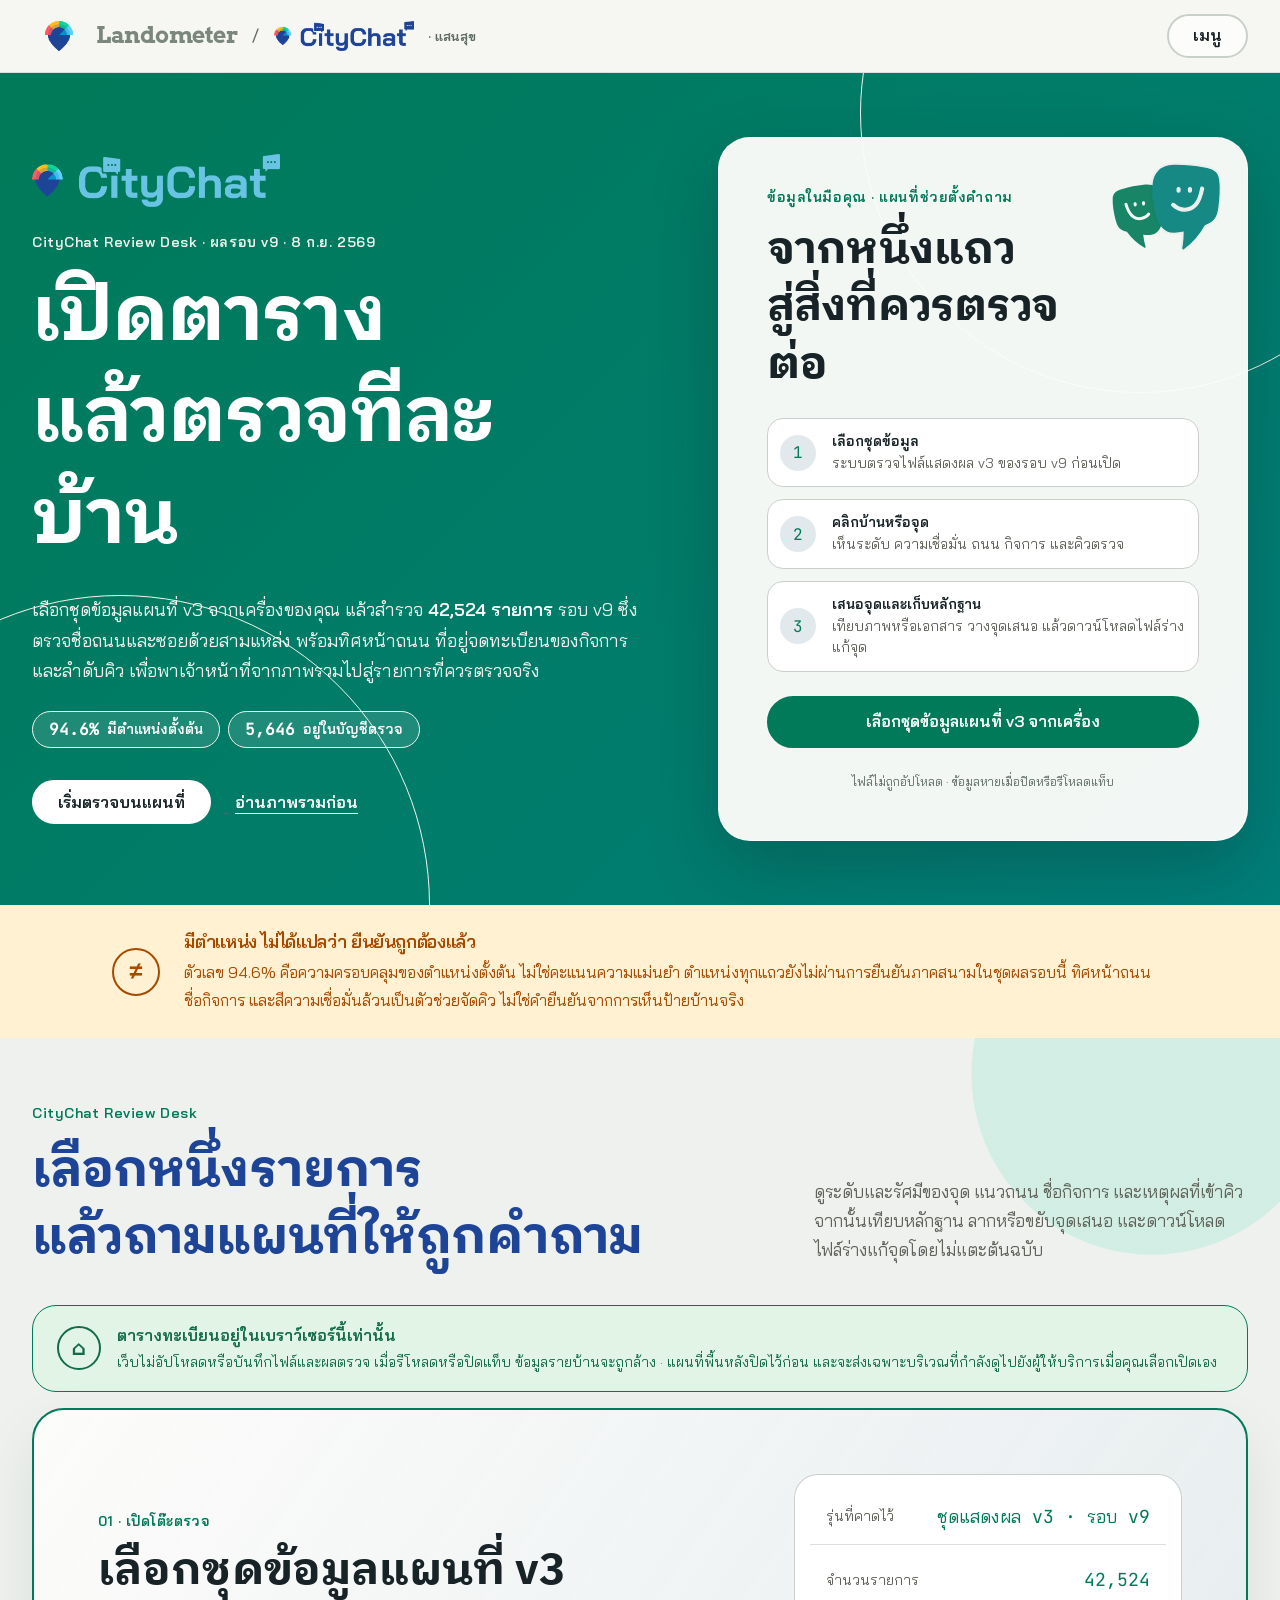
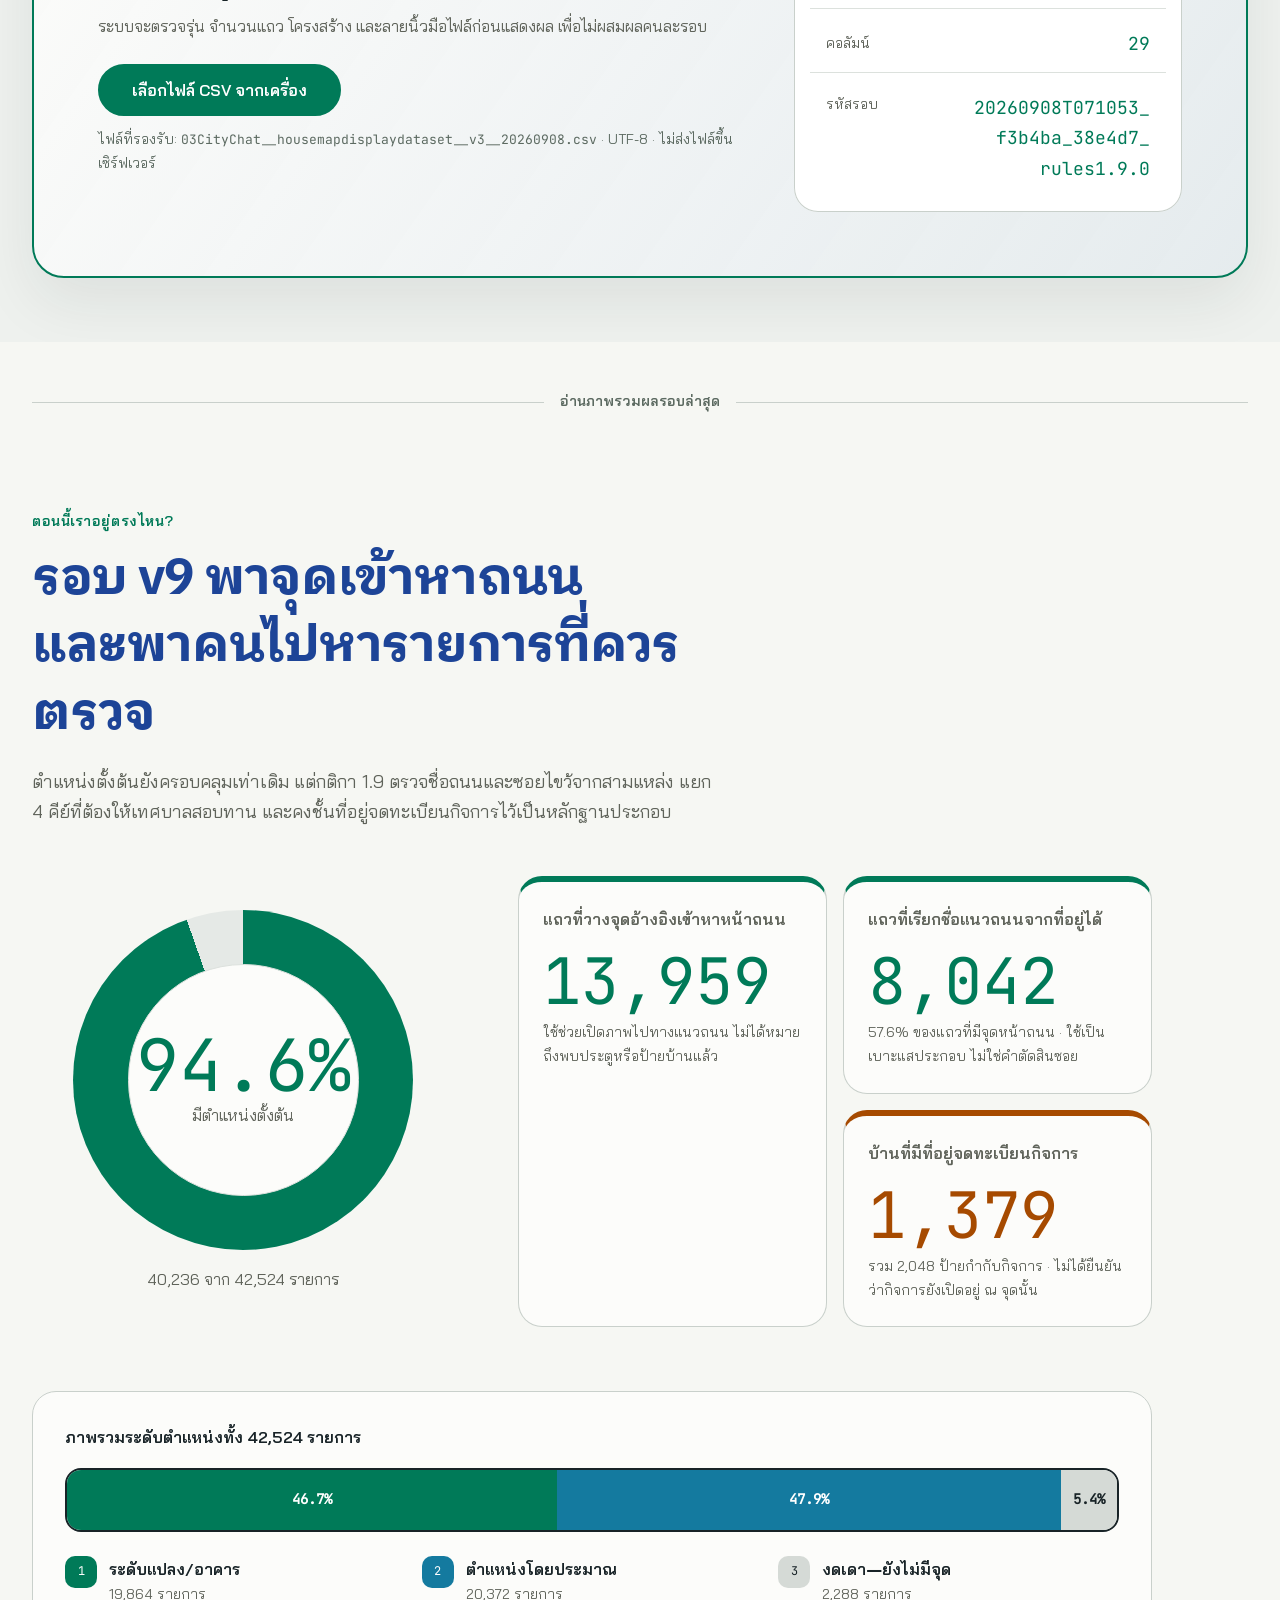
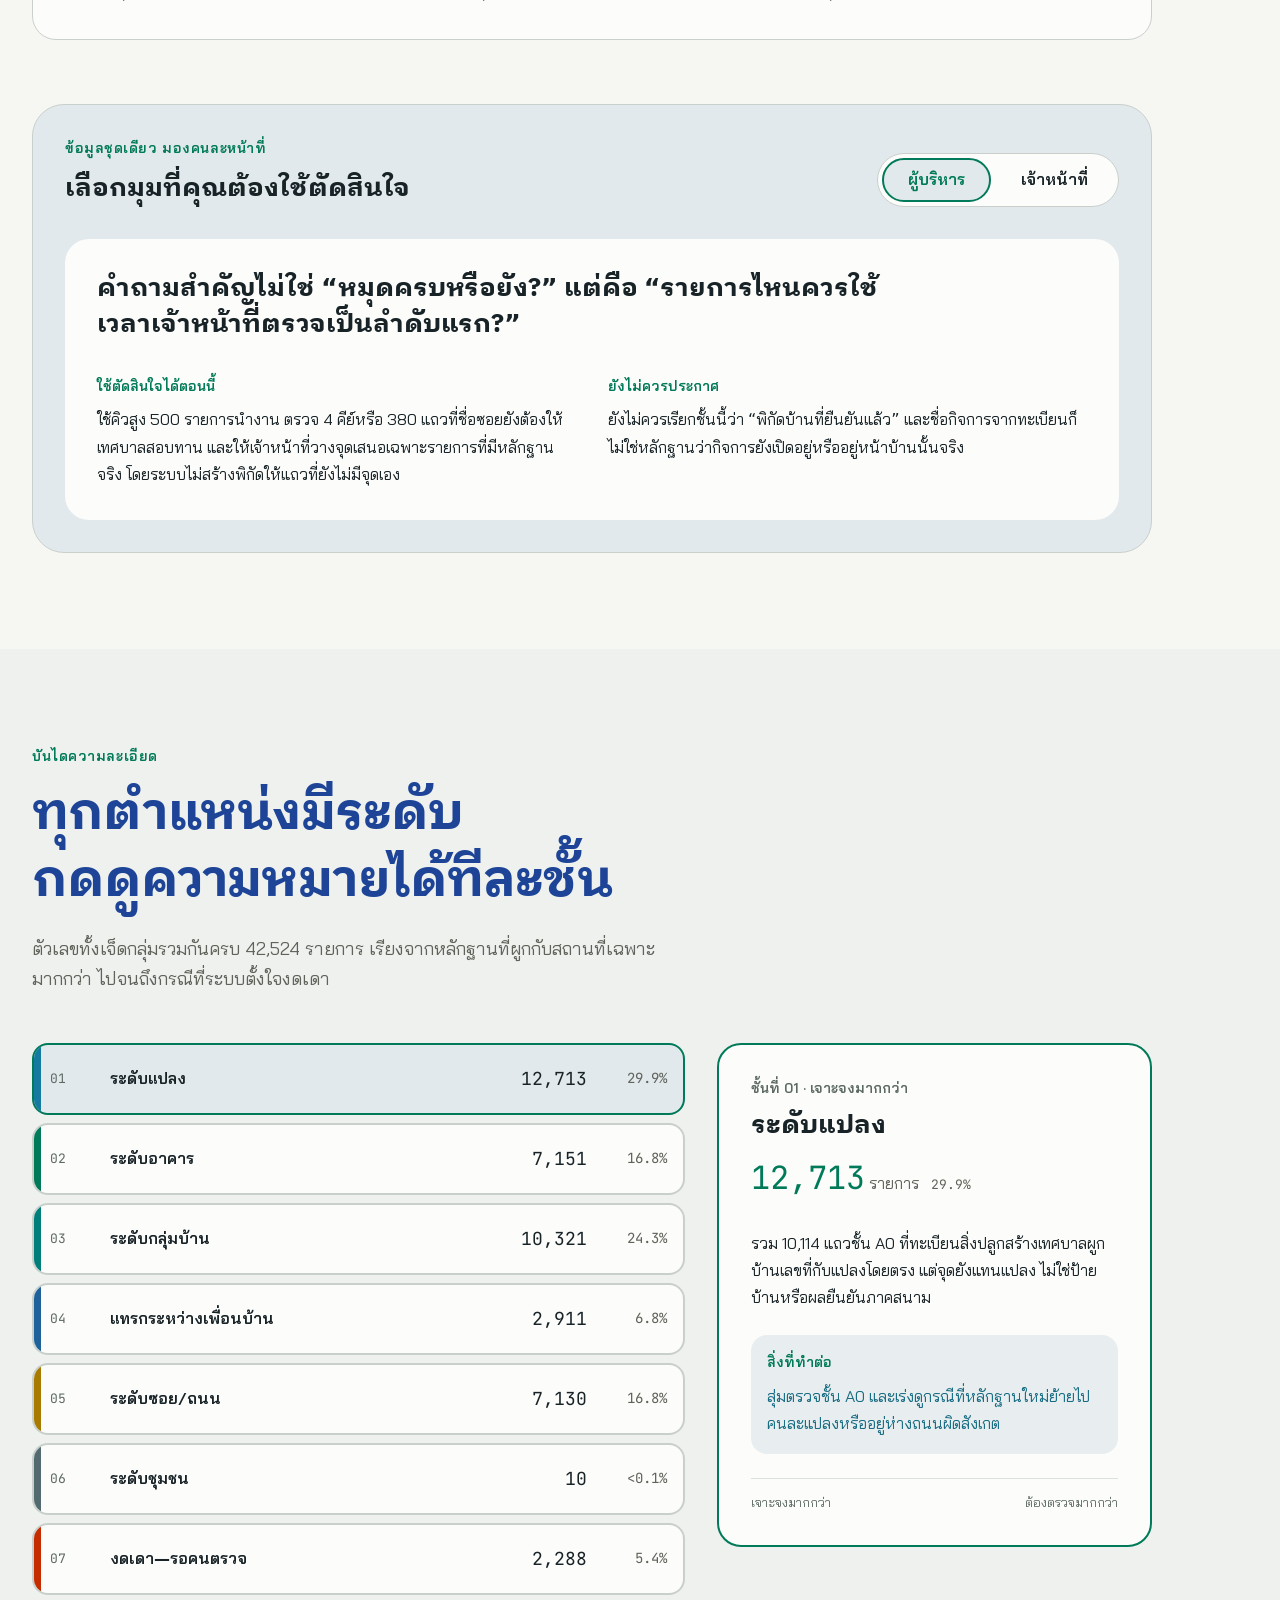
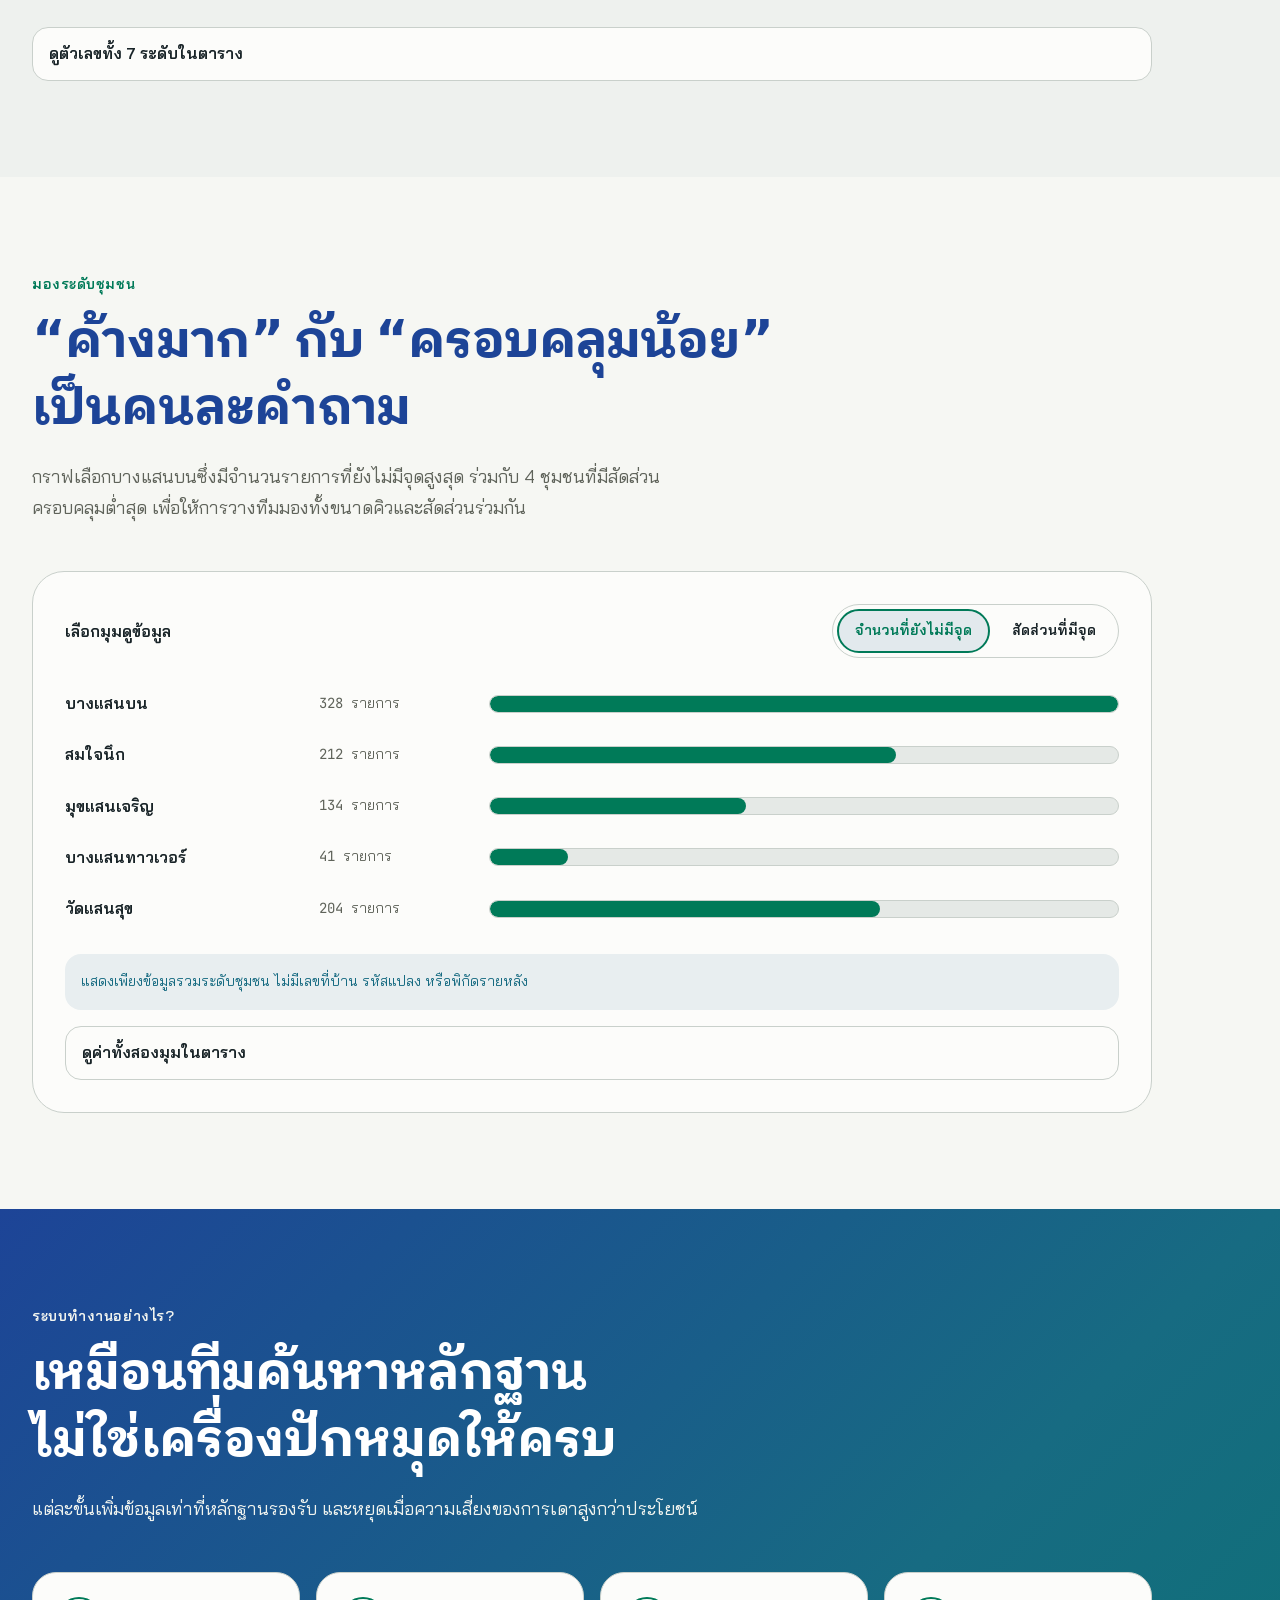
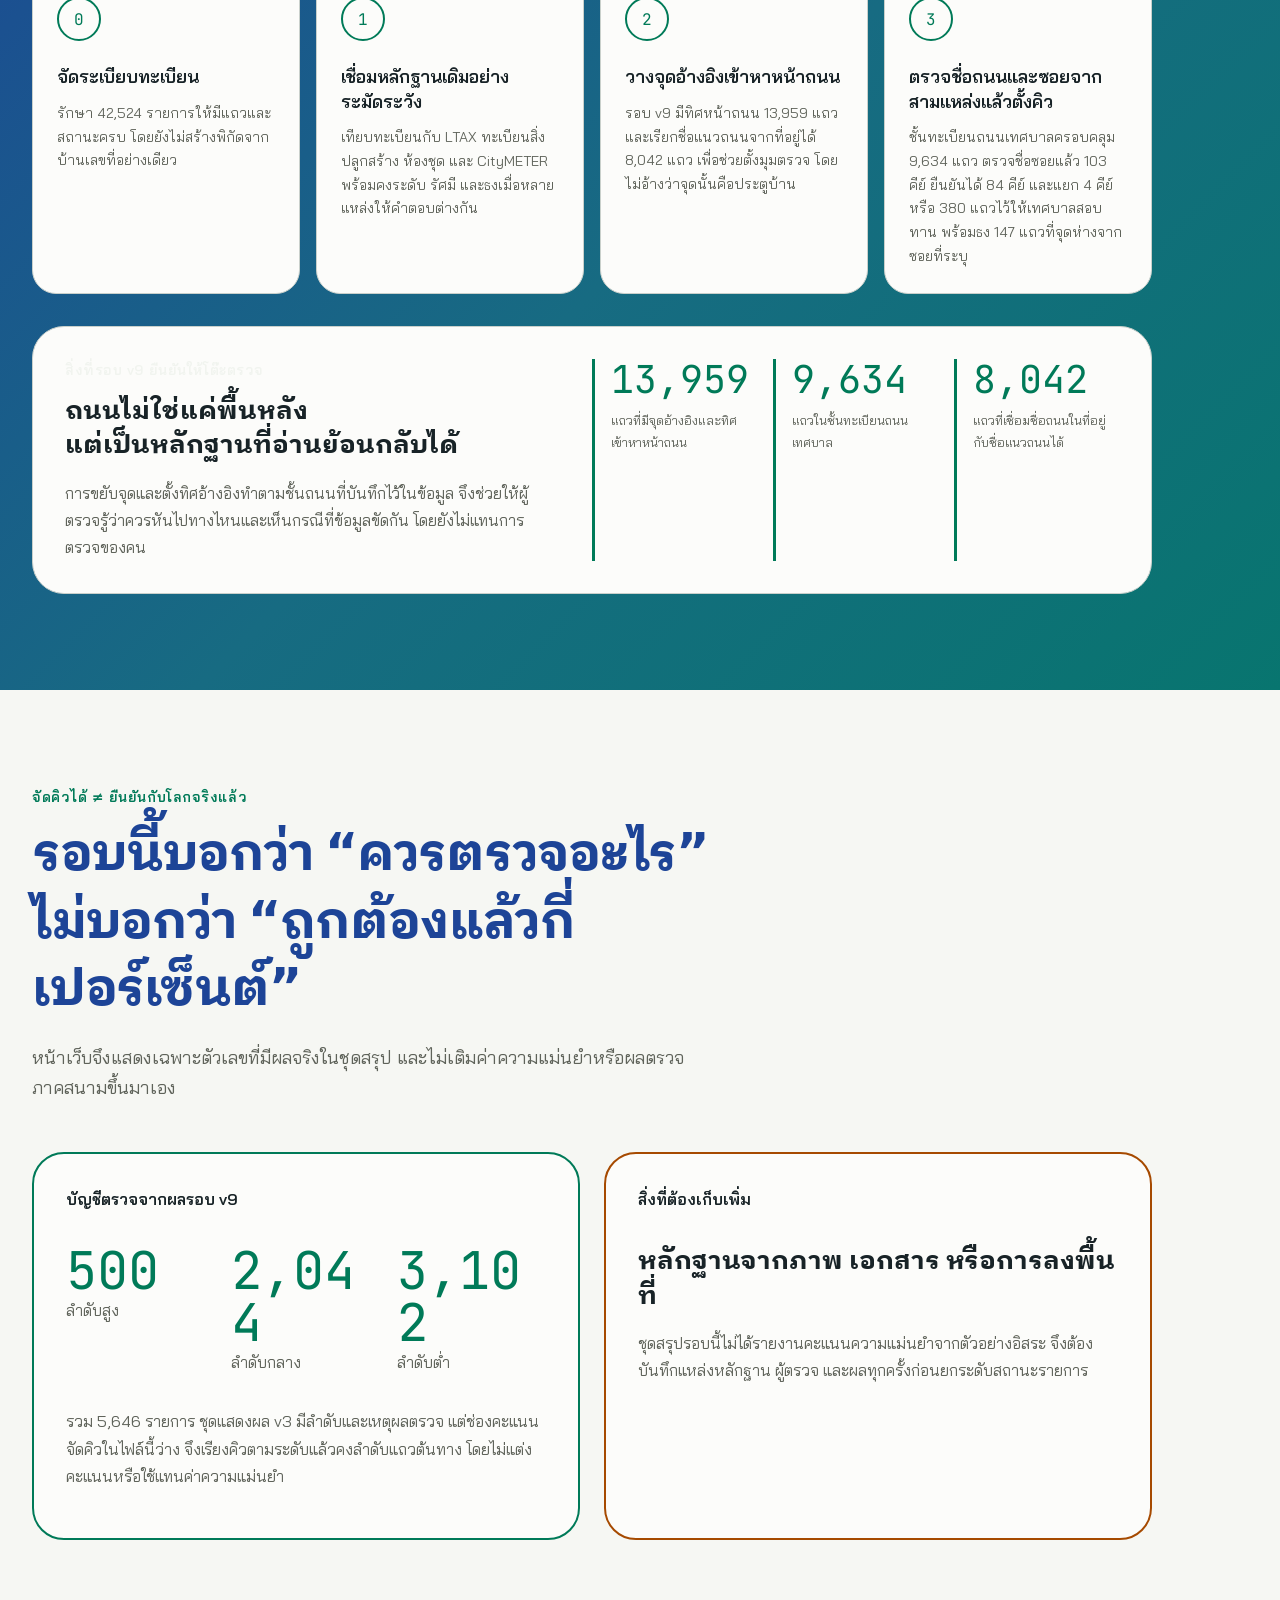
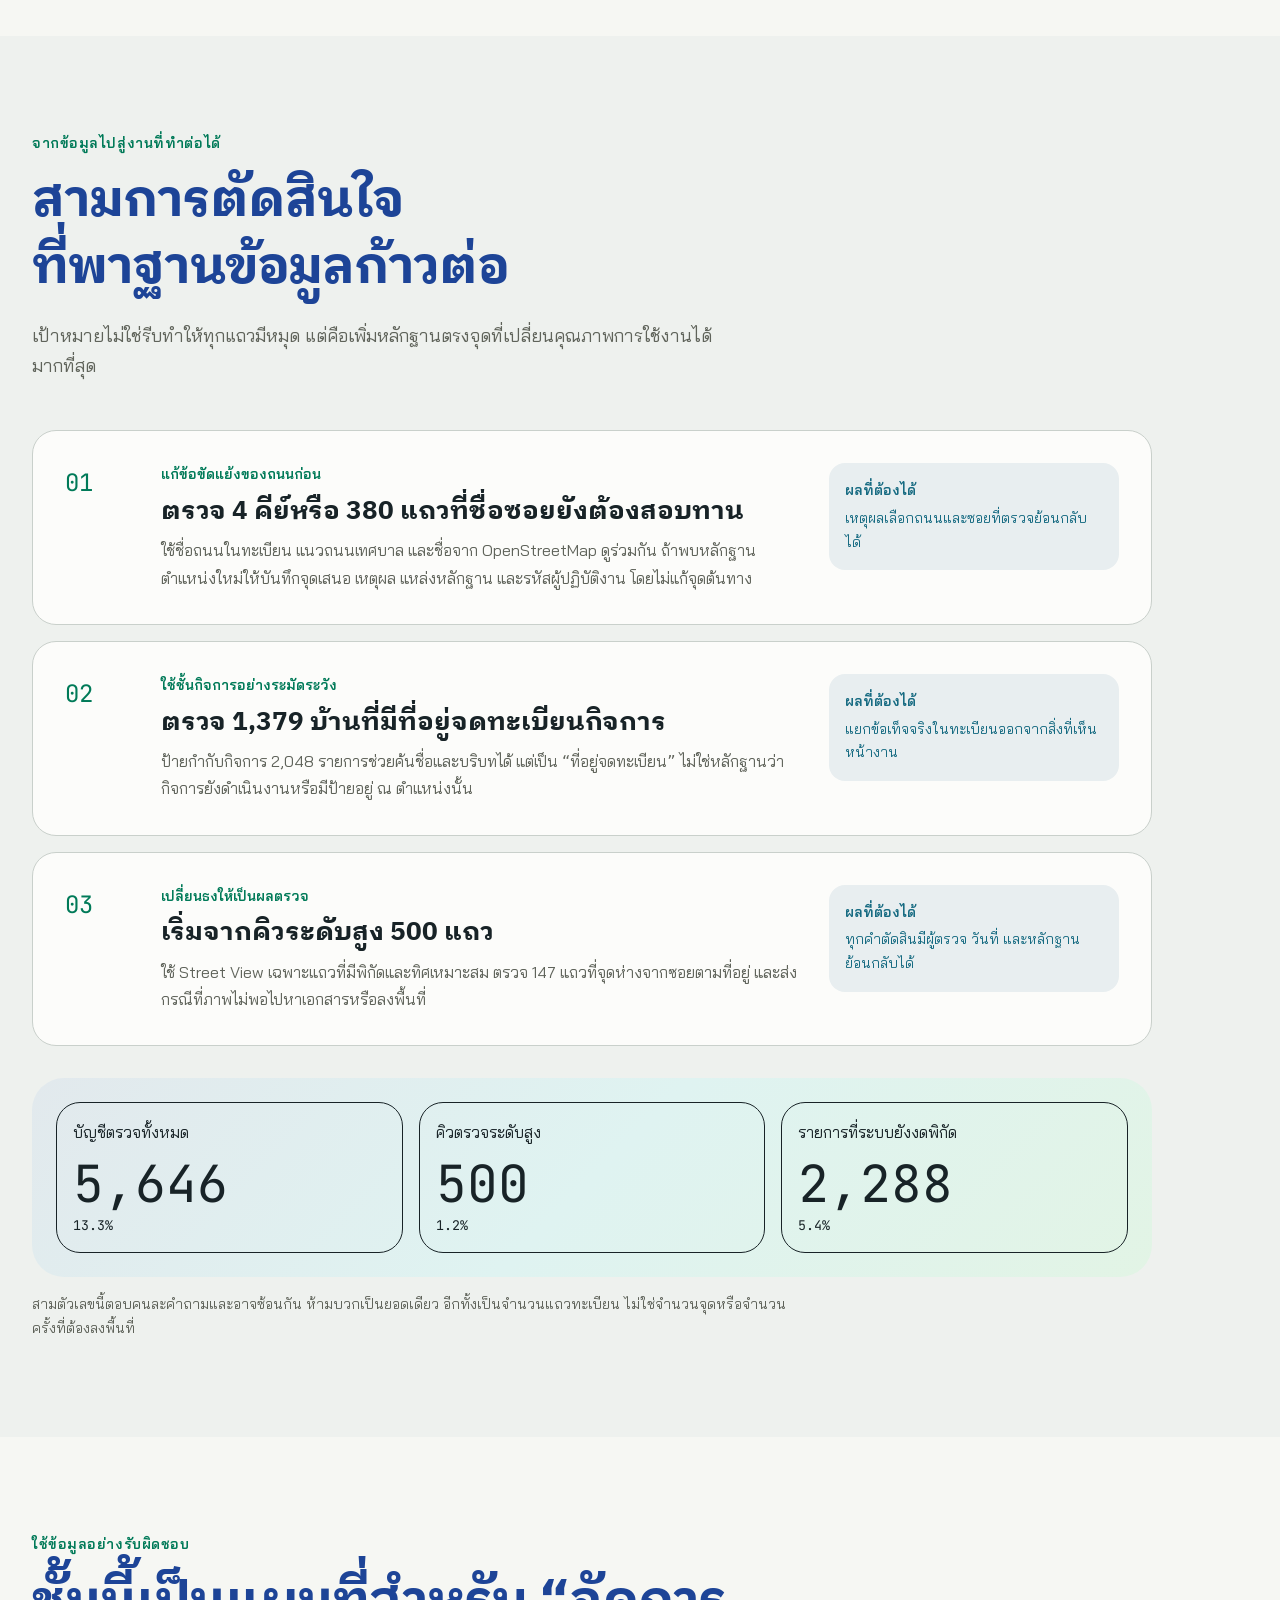
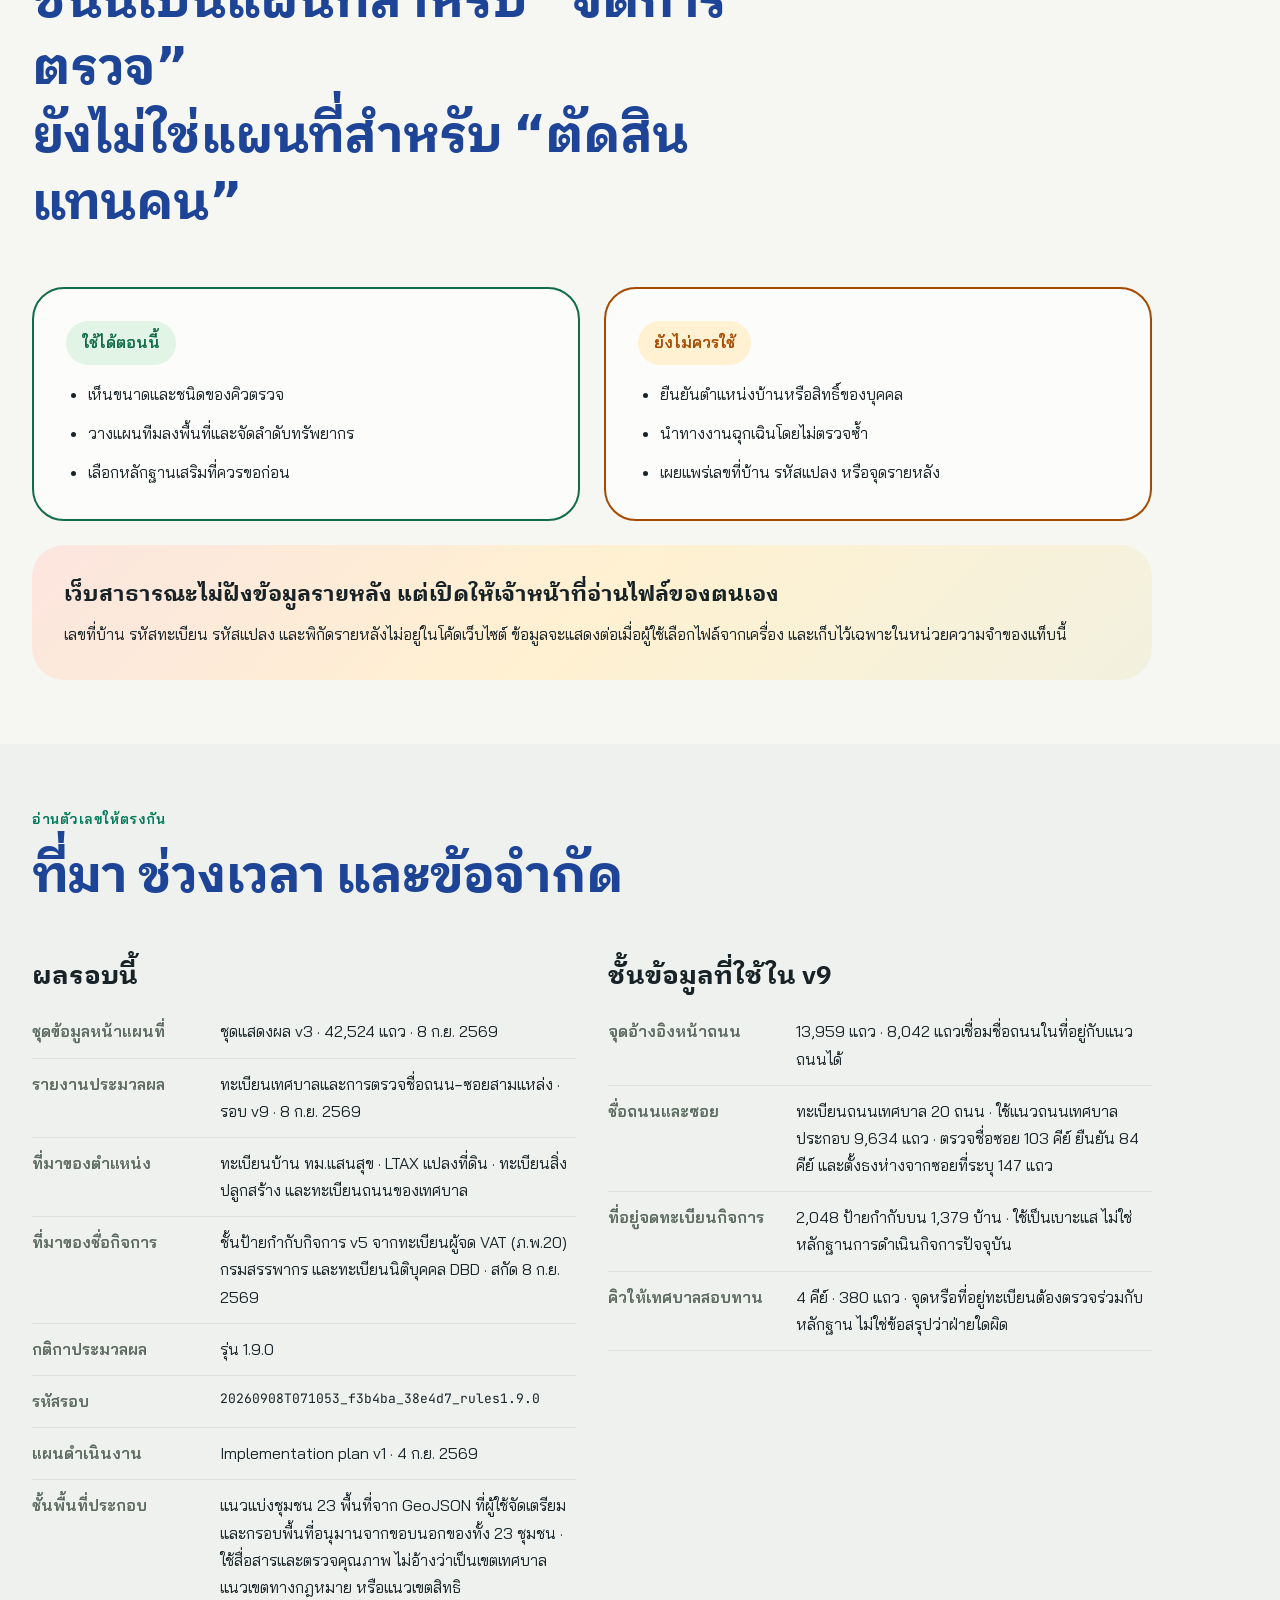
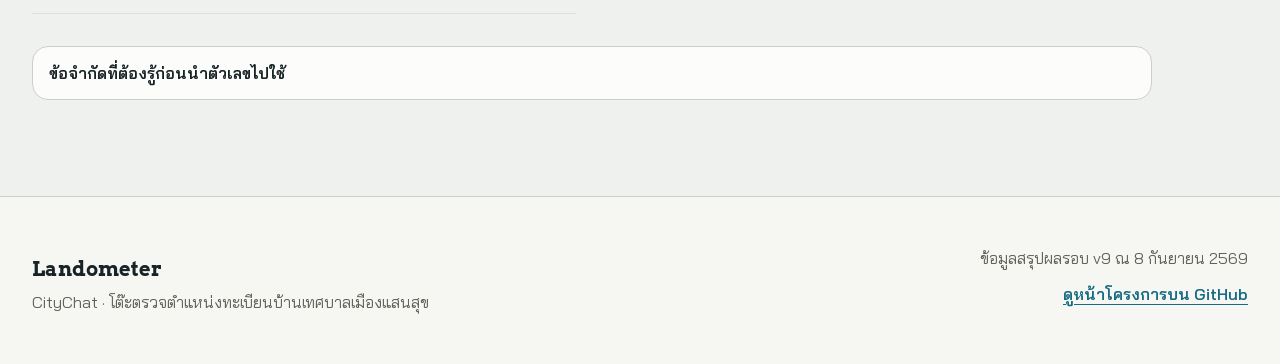
==== index.html @ de79a43e "Publish v9 review desk with map focus" ====
<!doctype html>
<html lang="th">
<head>
  <meta charset="utf-8">
  <meta name="viewport" content="width=device-width, initial-scale=1">
  <title>โต๊ะตรวจตำแหน่งบ้าน | CityChat แสนสุข</title>
  <meta name="description" content="เปิดตารางตำแหน่งทะเบียนบ้านแสนสุขจากเครื่องของคุณ ดูจุดร่วมกับแนวชุมชน 23 พื้นที่ กรอบพื้นที่อนุมาน แผนที่ถนน หรือภาพถ่ายดาวเทียม และเปิด Street View อย่างรู้ข้อจำกัด">
  <meta name="robots" content="index,follow">
  <meta name="theme-color" content="#1D4497">
  <meta name="referrer" content="strict-origin-when-cross-origin">
  <meta http-equiv="Content-Security-Policy" content="default-src 'self'; script-src 'self'; style-src 'self' 'unsafe-inline'; font-src 'self'; img-src 'self' data: https://tile.openstreetmap.org https://services.arcgisonline.com; connect-src 'self'; worker-src 'self'; object-src 'none'; base-uri 'none'; form-action 'none'; frame-src 'none'">
  <link rel="icon" type="image/png" href="assets/brand/citychat-favicon-3b7439f6.png">
  <link rel="canonical" href="https://montri-th.github.io/saensuk/">
  <meta property="og:type" content="website">
  <meta property="og:locale" content="th_TH">
  <meta property="og:site_name" content="CityChat · แสนสุข">
  <meta property="og:title" content="โต๊ะตรวจตำแหน่งบ้าน · CityChat แสนสุข">
  <meta property="og:description" content="เปิดไฟล์ในเครื่อง เลือกรายการ แล้วเทียบตำแหน่งกับแนวชุมชน กรอบพื้นที่อนุมาน แผนที่ถนน หรือภาพถ่ายดาวเทียม โดยไม่อัปโหลดตารางทะเบียนบ้าน">
  <meta property="og:url" content="https://montri-th.github.io/saensuk/">
  <meta name="twitter:card" content="summary">
  <meta name="twitter:title" content="โต๊ะตรวจตำแหน่งบ้าน · CityChat แสนสุข">
  <meta name="twitter:description" content="สำรวจตำแหน่งบ้านรายรายการจากไฟล์ในเครื่อง พร้อมแนวชุมชน กรอบพื้นที่อนุมาน แผนที่ถนน ภาพถ่ายดาวเทียม และทางออกไป Street View แบบตั้งใจเปิด">
  <script type="application/ld+json">
    {
      "@context": "https://schema.org",
      "@graph": [
        {
          "@type": "WebApplication",
          "name": "โต๊ะตรวจตำแหน่งบ้าน · CityChat แสนสุข",
          "url": "https://montri-th.github.io/saensuk/",
          "inLanguage": "th",
          "applicationCategory": "BusinessApplication",
          "isAccessibleForFree": true,
          "description": "เครื่องมืออ่านชุดข้อมูลแผนที่ v3 จากกระบวนการ v9 ในเบราว์เซอร์ เพื่อสำรวจตำแหน่งทะเบียนบ้านแสนสุขโดยไม่อัปโหลดตารางไปยังเว็บไซต์"
        }
      ]
    }
  </script>
  <script src="assets/theme-init.js"></script>
  <link rel="preload" href="assets/fonts/ibm-plex-sans-thai-looped-thai-700-normal.woff2" as="font" type="font/woff2" crossorigin>
  <link rel="preload" href="assets/fonts/bai-jamjuree-thai-400-normal.woff2" as="font" type="font/woff2" crossorigin>
  <link rel="stylesheet" href="assets/color-srgb-05.production.css?v=3bac2499">
  <link rel="stylesheet" href="assets/tokens.css?v=20260908-v9">
  <link rel="stylesheet" href="assets/vendor/leaflet/leaflet.css" integrity="sha256-p4NxAoJBhIIN+hmNHrzRCf9tD/miZyoHS5obTRR9BMY=" crossorigin="anonymous">
  <link rel="stylesheet" href="assets/styles.css?v=20260908-v9">
  <link rel="stylesheet" href="assets/explorer.css?v=20260908-v9-map-focus-r2">
  <script defer src="assets/vendor/leaflet/leaflet.js" integrity="sha256-20nQCchB9co0qIjJZRGuk2/Z9VM+kNiyxNV1lvTlZBo=" crossorigin="anonymous"></script>
  <script defer src="assets/app.js?v=20260908-v9"></script>
  <script defer src="assets/marker-grouping.js?v=20260906-building-only"></script>
  <script defer src="assets/csv-parser.js?v=20260908-display-v3-r3"></script>
  <script defer src="assets/coordinate-adjustment.js?v=20260908-display-v3-r2"></script>
  <script defer src="assets/record-explorer.js?v=20260908-v9-display-v3-r5"></script>
</head>
<body id="top">
  <a class="skip-link" href="#main">ข้ามไปยังเนื้อหาหลัก</a>

  <header class="site-header" data-header>
    <div class="header-inner">
      <a class="brand-link" href="#top" aria-current="page" aria-label="Landometer — CityChat แสนสุข หน้านี้">
        <span class="landometer-nav-identity" aria-hidden="true">
          <img class="landometer-nav-symbol" src="assets/brand/landometer-symbol-color-v091-990c90fa.png" width="1601" height="1601" alt="">
          <span class="landometer-name">Landometer</span>
        </span>
        <span class="brand-divider" aria-hidden="true">/</span>
        <span class="nav-citychat-lockup" aria-hidden="true">
          <img class="nav-citychat-lockup-light-surface" src="assets/brand/citychat-lockup-v091-light-surface.png" width="494" height="106" alt="">
          <img class="nav-citychat-lockup-deep-surface" src="assets/brand/citychat-lockup-v091-deep-surface.png" width="494" height="106" alt="">
        </span>
        <span class="product-name">· แสนสุข</span>
      </a>

      <button class="menu-toggle" type="button" aria-expanded="false" aria-controls="site-nav" hidden>
        <span class="menu-toggle-label">เมนู</span>
      </button>

      <nav class="nav-panel" id="site-nav" aria-label="เมนูในหน้านี้">
        <div class="nav-links">
          <a href="#explorer">ตรวจรายบ้าน</a>
          <a href="#results">ผลล่าสุด</a>
          <a href="#precision">ระดับตำแหน่ง</a>
          <a href="#next">งานที่ต้องทำต่อ</a>
          <a href="#sources">ที่มาและข้อจำกัด</a>
        </div>
        <fieldset class="theme-picker">
          <legend>รูปแบบสี</legend>
          <div class="theme-options">
            <button type="button" data-theme-choice="auto" aria-pressed="true">อัตโนมัติ</button>
            <button type="button" data-theme-choice="light" aria-pressed="false">สว่าง</button>
            <button type="button" data-theme-choice="dark" aria-pressed="false">มืด</button>
          </div>
        </fieldset>
      </nav>
    </div>
  </header>

  <main id="main">
    <section class="hero" aria-labelledby="hero-title">
      <div class="hero-grid">
        <div class="hero-copy">
          <div class="citychat-hero-lockup" role="img" aria-label="CityChat">
            <img class="citychat-lockup-deep-surface" src="assets/brand/citychat-lockup-v091-deep-surface.png" width="494" height="106" alt="">
            <img class="citychat-lockup-light-surface" src="assets/brand/citychat-lockup-v091-light-surface.png" width="494" height="106" alt="">
          </div>
          <p class="eyebrow eyebrow-on-deep">CityChat Review Desk · ผลรอบ v9 · 8 ก.ย. 2569</p>
          <h1 id="hero-title">เปิดตาราง<br>แล้วตรวจทีละบ้าน</h1>
          <p class="hero-lead" data-primary-answer>เลือกชุดข้อมูลแผนที่ v3 จากเครื่องของคุณ แล้วสำรวจ <strong>42,524 รายการ</strong> รอบ v9 ซึ่งตรวจชื่อถนนและซอยด้วยสามแหล่ง พร้อมทิศหน้าถนน ที่อยู่จดทะเบียนของกิจการ และลำดับคิว เพื่อพาเจ้าหน้าที่จากภาพรวมไปสู่รายการที่ควรตรวจจริง</p>
          <p class="hero-signal" aria-label="94.6 เปอร์เซ็นต์มีตำแหน่งตั้งต้น และ 5,646 รายการอยู่ในบัญชีตรวจ">
            <span><strong>94.6%</strong> มีตำแหน่งตั้งต้น</span>
            <span class="hero-signal-warning"><strong>5,646</strong> อยู่ในบัญชีตรวจ</span>
          </p>
          <div class="hero-actions">
            <a class="button button-primary" href="#explorer" data-action-id="open-review-desk">เริ่มตรวจบนแผนที่</a>
            <a class="text-link-on-deep" href="#results">อ่านภาพรวมก่อน</a>
          </div>
        </div>

        <div class="city-dialogue hero-review-card" aria-label="สามขั้นตอนของโต๊ะตรวจรายบ้าน">
          <div class="conversation-motif" aria-hidden="true">
            <img class="conversation-motif-light" src="assets/brand/conversation-motif-v091-light.svg" width="156" height="127" alt="">
            <img class="conversation-motif-dark" src="assets/brand/conversation-motif-v091-dark.svg" width="156" height="127" alt="">
          </div>
          <div>
            <p class="eyebrow">ข้อมูลในมือคุณ · แผนที่ช่วยตั้งคำถาม</p>
            <h2>จากหนึ่งแถว<br>สู่สิ่งที่ควรตรวจต่อ</h2>
          </div>
          <ol class="hero-review-steps">
            <li><span>1</span><p><strong>เลือกชุดข้อมูล</strong> ระบบตรวจไฟล์แสดงผล v3 ของรอบ v9 ก่อนเปิด</p></li>
            <li><span>2</span><p><strong>คลิกบ้านหรือจุด</strong> เห็นระดับ ความเชื่อมั่น ถนน กิจการ และคิวตรวจ</p></li>
            <li><span>3</span><p><strong>เสนอจุดและเก็บหลักฐาน</strong> เทียบภาพหรือเอกสาร วางจุดเสนอ แล้วดาวน์โหลดไฟล์ร่างแก้จุด</p></li>
          </ol>
          <label class="hero-file-button" for="record-file" role="button" tabindex="0" data-file-label>เลือกชุดข้อมูลแผนที่ v3 จากเครื่อง</label>
          <p class="hero-local-note">ไฟล์ไม่ถูกอัปโหลด · ข้อมูลหายเมื่อปิดหรือรีโหลดแท็บ</p>
        </div>
      </div>
    </section>

    <aside class="truth-banner" aria-labelledby="truth-banner-title">
      <div class="truth-banner-inner">
        <p class="truth-mark" aria-hidden="true">≠</p>
        <div>
          <h2 id="truth-banner-title">มีตำแหน่ง ไม่ได้แปลว่า ยืนยันถูกต้องแล้ว</h2>
          <p>ตัวเลข 94.6% คือความครอบคลุมของตำแหน่งตั้งต้น ไม่ใช่คะแนนความแม่นยำ ตำแหน่งทุกแถวยังไม่ผ่านการยืนยันภาคสนามในชุดผลรอบนี้ ทิศหน้าถนน ชื่อกิจการ และสีความเชื่อมั่นล้วนเป็นตัวช่วยจัดคิว ไม่ใช่คำยืนยันจากการเห็นป้ายบ้านจริง</p>
        </div>
      </div>
    </aside>

    <section class="explorer-section" id="explorer" aria-labelledby="explorer-title" data-explorer>
      <div class="explorer-intro">
        <div>
          <p class="eyebrow">CityChat Review Desk</p>
          <h2 id="explorer-title">เลือกหนึ่งรายการ<br>แล้วถามแผนที่ให้ถูกคำถาม</h2>
        </div>
        <p>ดูระดับและรัศมีของจุด แนวถนน ชื่อกิจการ และเหตุผลที่เข้าคิว จากนั้นเทียบหลักฐาน ลากหรือขยับจุดเสนอ และดาวน์โหลดไฟล์ร่างแก้จุดโดยไม่แตะต้นฉบับ</p>
      </div>

      <div class="local-data-banner" role="note">
        <span class="local-data-icon" aria-hidden="true">⌂</span>
        <div>
          <strong>ตารางทะเบียนอยู่ในเบราว์เซอร์นี้เท่านั้น</strong>
          <p>เว็บไม่อัปโหลดหรือบันทึกไฟล์และผลตรวจ เมื่อรีโหลดหรือปิดแท็บ ข้อมูลรายบ้านจะถูกล้าง · แผนที่พื้นหลังปิดไว้ก่อน และจะส่งเฉพาะบริเวณที่กำลังดูไปยังผู้ให้บริการเมื่อคุณเลือกเปิดเอง</p>
        </div>
      </div>

      <div class="explorer-alert embedding-warning" data-embedding-warning role="alert" hidden>
        <div>
          <strong>โต๊ะตรวจถูกปิดในหน้าที่ฝังเว็บ</strong>
          <p>กรุณาเปิด https://montri-th.github.io/saensuk/ โดยตรงในแท็บใหม่ก่อนเลือกไฟล์ทะเบียน</p>
        </div>
      </div>

      <div class="file-gate" data-file-gate>
        <div class="file-gate-copy">
          <p class="file-gate-step">01 · เปิดโต๊ะตรวจ</p>
          <h3>เลือกชุดข้อมูลแผนที่ v3</h3>
          <p>ระบบจะตรวจรุ่น จำนวนแถว โครงสร้าง และลายนิ้วมือไฟล์ก่อนแสดงผล เพื่อไม่ผสมผลคนละรอบ</p>
          <label class="file-button" for="record-file" role="button" tabindex="0" data-file-label>เลือกไฟล์ CSV จากเครื่อง</label>
          <input id="record-file" class="native-file-input" type="file" accept=".csv,text/csv" aria-describedby="file-requirement" data-file-input disabled>
          <p class="file-requirement" id="file-requirement">ไฟล์ที่รองรับ: <span class="file-name">03CityChat__housemapdisplaydataset__v3__20260908.csv</span> · UTF-8 · ไม่ส่งไฟล์ขึ้นเซิร์ฟเวอร์</p>
        </div>
        <div class="file-gate-proof" aria-label="เงื่อนไขไฟล์ที่ระบบจะตรวจ">
          <p><span>รุ่นที่คาดไว้</span><strong>ชุดแสดงผล v3 · รอบ v9</strong></p>
          <p><span>จำนวนรายการ</span><strong>42,524</strong></p>
          <p><span>คอลัมน์</span><strong>29</strong></p>
          <p class="file-gate-run"><span>รหัสรอบ</span><strong>20260908T071053_<wbr>f3b4ba_<wbr>38e4d7_<wbr>rules1.9.0</strong></p>
        </div>
      </div>

      <div class="parse-state" data-parse-state role="status" aria-live="polite" aria-atomic="true" hidden>
        <div class="parse-pulse" aria-hidden="true"></div>
        <div>
          <strong data-parse-title>กำลังอ่านไฟล์ในเครื่อง…</strong>
          <p data-parse-detail>กำลังตรวจโครงสร้างก่อนเปิดข้อมูลรายบ้าน</p>
        </div>
      </div>

      <div class="explorer-alert" data-explorer-alert role="alert" tabindex="-1" hidden>
        <strong data-alert-title>เปิดไฟล์นี้ไม่ได้</strong>
        <p data-alert-detail></p>
        <button class="quiet-button" type="button" data-alert-reset>เลือกไฟล์ใหม่</button>
      </div>

      <div class="review-workspace" data-workspace data-map-focused="false" hidden>
        <div class="dataset-bar">
          <div class="dataset-identity">
            <span class="local-badge">อ่านในเครื่อง</span>
            <div>
              <strong>ชุดข้อมูลแผนที่ v3 · รอบ v9 · 8 ก.ย. 2569</strong>
              <p><span data-dataset-rows>42,524</span> รายการ · ตรวจไฟล์ผ่านแล้ว</p>
            </div>
          </div>
          <div class="dataset-actions">
            <button class="quiet-button" type="button" data-change-file>เปลี่ยนไฟล์</button>
            <button class="quiet-button" type="button" data-clear-file>ล้างข้อมูล</button>
            <button class="export-button" type="button" data-export disabled>ส่งออกผลตรวจ <span data-review-count>0</span></button>
            <button class="export-button export-adjustments-button" type="button" data-export-adjustments disabled>ส่งออกข้อเสนอพิกัด <span data-adjustment-count>0</span></button>
          </div>
        </div>

        <div class="workspace-answer" role="status" aria-live="polite">
          <span class="answer-orb" aria-hidden="true"></span>
          <p data-workspace-answer>พร้อมแล้ว — เลือกรายการจากคิวเพื่อดูตำแหน่งและหลักฐาน</p>
        </div>

        <div class="mobile-workspace-tabs" role="tablist" aria-label="เลือกส่วนของโต๊ะตรวจ">
          <button id="mobile-tab-queue" type="button" role="tab" aria-selected="true" aria-controls="queue-panel" data-mobile-panel="queue">คิวรายการ</button>
          <button id="mobile-tab-map" type="button" role="tab" aria-selected="false" aria-controls="map-panel" tabindex="-1" data-mobile-panel="map">แผนที่</button>
          <button id="mobile-tab-detail" type="button" role="tab" aria-selected="false" aria-controls="detail-panel" tabindex="-1" data-mobile-panel="detail">รายละเอียด</button>
        </div>

        <div class="review-grid" data-active-panel="queue">
          <aside class="queue-pane" id="queue-panel" role="tabpanel" aria-labelledby="mobile-tab-queue queue-title" data-panel="queue">
            <div class="pane-heading">
              <div>
                <p class="pane-kicker">คิวตรวจ</p>
                <h3 id="queue-title">รายการทะเบียนบ้าน</h3>
              </div>
              <span class="count-pill" data-filtered-count>—</span>
            </div>

            <div class="queue-filters">
              <label class="field field-search">
                <span>ค้นหารายการ</span>
                <input type="search" data-search autocomplete="off" spellcheck="false" placeholder="เลขที่บ้าน ถนน ชุมชน ชื่อกิจการ หรือรหัส">
              </label>
              <div class="filter-row">
                <label class="field">
                  <span>ลำดับคิวตรวจ</span>
                  <select data-priority-filter>
                    <option value="">ทุกลำดับ</option>
                    <option value="สูง" selected>สูง · 500 รายการ</option>
                    <option value="กลาง">กลาง · 2,044 รายการ</option>
                    <option value="ต่ำ">ต่ำ · 3,102 รายการ</option>
                  </select>
                </label>
                <label class="field">
                  <span>ที่อยู่จดทะเบียนกิจการ</span>
                  <select data-business-filter>
                    <option value="">ทั้งหมด</option>
                    <option value="with-business">มีชื่อกิจการ</option>
                    <option value="without-business">ไม่มีชื่อกิจการ</option>
                  </select>
                </label>
              </div>
              <p class="queue-default-note">เริ่มที่คิวสูง เพื่อให้รายการเร่งด่วนไม่จมหายในชุดใหญ่</p>

              <details class="advanced-filters">
                <summary>ตัวกรองละเอียด</summary>
                <div class="advanced-filters-body">
                  <div class="filter-row">
                    <label class="field">
                      <span>ระดับตำแหน่ง</span>
                      <select data-geom-filter>
                        <option value="">ทุกระดับ</option>
                        <option value="parcel">ระดับแปลง</option>
                        <option value="building">ระดับอาคาร</option>
                        <option value="cluster">ระดับกลุ่มบ้าน</option>
                        <option value="interpolated">แทรกระหว่างเพื่อนบ้าน</option>
                        <option value="soi_road">ระดับซอย/ถนน</option>
                        <option value="community">ระดับชุมชน</option>
                        <option value="review">งดเดา—รอคนตรวจ</option>
                      </select>
                    </label>
                    <label class="field">
                      <span>ชุมชน</span>
                      <select data-community-filter>
                        <option value="">ทุกชุมชน</option>
                      </select>
                    </label>
                  </div>
                  <div class="filter-row filter-row-spaced">
                    <label class="field">
                      <span>ถนนในที่อยู่</span>
                      <select data-road-filter>
                        <option value="">ทุกถนน</option>
                      </select>
                    </label>
                    <label class="field">
                      <span>ประเภทสถานที่</span>
                      <select data-place-filter>
                        <option value="">ทุกประเภท</option>
                      </select>
                    </label>
                  </div>
                  <label class="field confidence-filter">
                    <span>ชั้นความเชื่อมั่น</span>
                    <select data-confidence-filter>
                      <option value="">ทุกชั้น</option>
                      <option value="A0 สำรวจสิ่งปลูกสร้างของเทศบาล">A0 · สำรวจสิ่งปลูกสร้างเทศบาล</option>
                      <option value="A จับคู่จากที่อยู่เจ้าของ">A · จับคู่จากที่อยู่เจ้าของ</option>
                      <option value="B จับคู่แบบมีเงื่อนไข">B · จับคู่แบบมีเงื่อนไข</option>
                      <option value="C ยังไม่มีพิกัด ต้องตรวจ">C · ยังไม่มีพิกัด ต้องตรวจ</option>
                      <option value="D ค่าประมาณกลุ่ม">D · ค่าประมาณกลุ่ม</option>
                    </select>
                  </label>
                  <label class="field evidence-queue-filter">
                    <span>ธงตรวจเฉพาะ</span>
                    <select data-evidence-filter>
                      <option value="">ทุกธง</option>
                      <option value="tier-a0">A0 · สำรวจเทศบาลผูกถึงแปลง</option>
                      <option value="soi-name-needs-review">ชื่อซอยต้องให้เทศบาลสอบทาน (380)</option>
                      <option value="far-from-named-soi">จุดห่างจากซอยที่ระบุ (147)</option>
                      <option value="source-needs-review">สถานะต้นทางต้องให้คนตรวจ</option>
                      <option value="no-coordinate">ยังไม่มีพิกัด (2,288)</option>
                    </select>
                    <small>คิวบางกลุ่มซ้อนกัน ตัวเลขจึงไม่ควรนำมาบวกเป็นยอดเดียว</small>
                  </label>
                </div>
              </details>
              <dl class="filter-facets" aria-label="จำนวนรายการภายใต้ตัวกรองปัจจุบัน">
                <div><dt>มีพิกัด</dt><dd data-filtered-with-coordinate>—</dd></div>
                <div class="filter-facet-no-data"><dt>ไม่มีพิกัด</dt><dd data-filtered-without-coordinate>—</dd></div>
                <div><dt>มีกิจการ</dt><dd data-filtered-business>—</dd></div>
                <div><dt>อยู่ในคิวตรวจ</dt><dd data-filtered-review>—</dd></div>
              </dl>
              <div class="review-tabs" role="group" aria-label="กรองตามร่างที่บันทึกในแท็บนี้">
                <button type="button" aria-pressed="true" data-review-filter="">ทั้งหมด</button>
                <button type="button" aria-pressed="false" data-review-filter="pending">ยังไม่มีร่าง</button>
                <button type="button" aria-pressed="false" data-review-filter="reviewed">มีร่างในแท็บ</button>
              </div>
            </div>

            <p class="result-note" data-result-note>เรียงรายการที่เหมาะกับการดูภาพถนนก่อน</p>
            <ol class="record-list" data-record-list aria-label="รายการทะเบียนบ้านที่ตรงตัวกรอง"></ol>
            <div class="pagination" aria-label="เปลี่ยนหน้ารายการ">
              <button type="button" data-page-prev disabled>ก่อนหน้า</button>
              <p data-page-label>หน้า 1 จาก 1</p>
              <button type="button" data-page-next>ถัดไป</button>
            </div>
          </aside>

          <section class="map-pane" id="map-panel" role="tabpanel" aria-labelledby="mobile-tab-map map-title" data-panel="map">
            <div class="map-toolbar">
              <div>
                <p class="pane-kicker">ชั้นพื้นที่ประกอบ</p>
                <h3 id="map-title">แผนที่ตรวจตำแหน่ง</h3>
              </div>
              <div class="map-actions" role="group" aria-label="ควบคุมขนาด มุมมอง และชั้นเส้นพื้นที่ประกอบ">
                <button type="button" class="quiet-button map-focus-button" aria-controls="map-panel" aria-pressed="false" aria-label="ขยายแผนที่และซ่อนคิวกับรายละเอียดชั่วคราว" data-map-focus><span data-map-focus-label>ดูแผนที่เต็มพื้นที่</span></button>
                <button type="button" class="quiet-button" data-fit-results>เห็นจุดที่กรอง</button>
                <button type="button" class="quiet-button" aria-label="เปิดหรือปิดแนวชุมชนโดยประมาณ 23 พื้นที่" aria-pressed="true" data-toggle-community-boundaries>แนวชุมชน (23)</button>
                <button type="button" class="quiet-button" aria-label="เปิดหรือปิดกรอบพื้นที่อนุมานจากขอบนอกชุมชน" aria-pressed="true" data-toggle-inferred-frame>กรอบพื้นที่อนุมาน</button>
              </div>
            </div>
            <div class="map-stage">
              <div id="record-map" class="record-map" role="region" aria-label="แผนที่เสริมสำหรับเลือกดูตำแหน่ง พร้อมแนวชุมชนและกรอบพื้นที่อนุมาน รายการทั้งหมดเข้าถึงได้จากคิวด้านข้าง"></div>
              <div class="basemap-picker" role="group" aria-label="เลือกพื้นหลังแผนที่">
                <span class="basemap-picker-label">พื้นหลัง</span>
                <button type="button" class="map-tile-button" aria-pressed="true" data-basemap="none">ปิด</button>
                <button type="button" class="map-tile-button" aria-pressed="false" data-basemap="streets">ถนน</button>
                <button type="button" class="map-tile-button" aria-pressed="false" data-basemap="satellite">ดาวเทียม</button>
              </div>
              <div class="map-loading" data-map-loading>กำลังเตรียมแนวชุมชนและกรอบพื้นที่อนุมาน…</div>
              <details class="map-legend" data-map-legend>
                <summary>สัญลักษณ์แผนที่</summary>
                <div class="map-legend-body" role="note" aria-label="คำอธิบายสีความเชื่อมั่น รูปทรงจุด และเส้นพื้นที่ประกอบบนแผนที่">
                  <span class="legend-heading">สี = ความเชื่อมั่น · A0 ใช้สีเดียวกับ A และมีจุดวงเล็กด้านใน</span>
                  <span><i class="confidence-swatch confidence-a0" aria-hidden="true"></i>A0 · สำรวจเทศบาล 10,114</span>
                  <span><i class="confidence-swatch confidence-a" aria-hidden="true"></i>A · จากที่อยู่เจ้าของ 1,855</span>
                  <span><i class="confidence-swatch confidence-b" aria-hidden="true"></i>B · จับคู่มีเงื่อนไข 744</span>
                  <span><i class="confidence-swatch confidence-d" aria-hidden="true"></i>D · ค่าประมาณกลุ่ม 27,523</span>
                  <span><i class="confidence-swatch confidence-c" aria-hidden="true"></i>C · ไม่มีพิกัด 2,288</span>
                  <span class="legend-heading">รูปทรง = ระดับตำแหน่ง</span>
                  <span>
                    <svg class="legend-symbol" viewBox="0 0 24 24" aria-hidden="true">
                      <path class="legend-halo" d="M9 2h6v7h7v6h-7v7H9v-7H2V9h7Z"></path>
                      <path class="legend-core legend-shape" d="M9 2h6v7h7v6h-7v7H9v-7H2V9h7Z"></path>
                    </svg>
                    แปลง/อาคาร
                  </span>
                  <span>
                    <svg class="legend-symbol" viewBox="0 0 24 24" aria-hidden="true">
                      <path class="legend-halo" d="M12 2 21 7v10l-9 5-9-5V7Z"></path>
                      <path class="legend-core legend-shape" d="M12 2 21 7v10l-9 5-9-5V7Z"></path>
                      <path class="legend-detail-halo" d="m5 18 14-12"></path>
                      <path class="legend-detail" d="m5 18 14-12"></path>
                    </svg>
                    จุดประมาณ
                  </span>
                  <span>
                    <svg class="legend-symbol" viewBox="0 0 24 24" aria-hidden="true">
                      <path class="legend-halo" d="m12 2 10 20H2Z"></path>
                      <path class="legend-core legend-shape" d="m12 2 10 20H2Z"></path>
                    </svg>
                    ซอย/ชุมชน
                  </span>
                  <span><i class="legend-cluster" aria-hidden="true">12</i> ทะเบียนอาคารที่พิกัดเดียวกัน</span>
                  <span><i class="legend-selected" aria-hidden="true"></i> รายการที่เลือก</span>
                  <span class="legend-heading">ข้อเสนอปรับพิกัด</span>
                  <span><i class="legend-adjustment-source" aria-hidden="true"></i>จุดต้นทาง</span>
                  <span><i class="legend-adjustment-proposed" aria-hidden="true"></i>จุดเสนอ—ยังไม่ยืนยัน</span>
                  <span><i class="legend-adjustment-connector" aria-hidden="true"></i>ระยะที่เลื่อน</span>
                  <span class="legend-heading">เส้นพื้นที่ประกอบ</span>
                  <span><i class="boundary-line-sample boundary-line-community" aria-hidden="true"></i>แนวแบ่งชุมชนโดยประมาณ</span>
                  <span><i class="boundary-line-sample boundary-line-inferred" aria-hidden="true"></i>กรอบพื้นที่อนุมานจากขอบนอก 23 ชุมชน</span>
                  <span class="legend-boundary-note">ทั้งสองเส้นใช้ช่วยอ่านบริบท ไม่ใช่เขตเทศบาล แนวเขตทางกฎหมาย หรือแนวเขตสิทธิ</span>
                </div>
              </details>
            </div>
            <p class="map-disclosure" data-map-disclosure>พื้นหลังปิดอยู่ จึงยังไม่ส่งพื้นที่ที่ดูออกไปภายนอก เลือกถนน (OpenStreetMap) หรือดาวเทียม (Esri World Imagery) เมื่อต้องการเปรียบเทียบ · แนวแบ่งชุมชนและกรอบพื้นที่อนุมานจากขอบนอก 23 ชุมชนเป็นชั้นประกอบ ไม่ใช่เขตเทศบาล แนวเขตทางกฎหมาย หรือแนวเขตสิทธิ · สีหมุดบอกชั้นความเชื่อมั่น โดย A0 ใช้สีเดียวกับ A และมีจุดวงเล็กด้านใน ส่วนรูปทรงบอกระดับตำแหน่ง · ทิศหน้าถนนใช้เฉพาะแถวที่มีค่าและเป็นเพียงมุมเริ่มดูภาพ · ภาพถ่ายอาจต่างช่วงเวลาและความละเอียด ไม่ใช่การยืนยันป้ายบ้าน</p>
          </section>

          <aside class="detail-pane" id="detail-panel" role="tabpanel" aria-label="รายละเอียดรายการที่เลือก" data-panel="detail">
            <div class="detail-empty" data-detail-empty>
              <span aria-hidden="true">↖</span>
              <h3 id="detail-title">เลือกรายการเพื่อเริ่มตรวจ</h3>
              <p>รายละเอียดที่อยู่ ระดับและความเชื่อมั่น ถนน กิจการจากที่อยู่จดทะเบียน และเหตุผลเข้าคิวจะปรากฏตรงนี้</p>
            </div>

            <div class="record-detail" data-record-detail hidden>
              <div class="record-detail-head">
                <p class="pane-kicker" data-detail-id>รายการทะเบียน</p>
                <h3 data-detail-house tabindex="-1">บ้านเลขที่ —</h3>
                <p class="detail-answer" data-detail-answer></p>
              </div>

              <div class="truth-chips" data-detail-chips></div>

              <dl class="record-fields" data-record-fields></dl>

              <div class="external-action">
                <button type="button" class="streetview-button" data-streetview>เปิด Street View ดูบริบท ↗</button>
                <button type="button" class="maps-button" data-google-map>เปิด Google Maps ดูบริเวณ ↗</button>
                <p data-streetview-note>ลิงก์ส่งเฉพาะพิกัดและทิศหน้าถนนเมื่อรายการนั้นมีค่า โดยไม่ใส่เลขที่บ้านหรือรหัสทะเบียน Google ยังอาจได้รับ IP และข้อมูลเซสชันตามปกติ ภาพถนนเป็นหลักฐานประกอบ ไม่ใช่การยืนยันตำแหน่งโดยลำพัง</p>
              </div>

              <section class="coordinate-adjustment-panel" aria-labelledby="coordinate-adjustment-title">
                <div class="coordinate-adjustment-heading">
                  <div>
                    <p class="pane-kicker">ข้อเสนอปรับพิกัด</p>
                    <h4 id="coordinate-adjustment-title">เทียบจุดต้นทางกับจุดที่พบ</h4>
                  </div>
                  <span class="adjustment-status" data-adjustment-status data-tone="idle" role="status" aria-live="polite">ยังไม่มีจุดเสนอ</span>
                </div>
                <p class="adjustment-guidance" data-adjustment-guidance>เลือกหนึ่งรายการก่อน ระบบจะแนะนำว่าควรตรวจหลักฐานใด จุดเสนอเป็นเพียงร่างและไม่แก้พิกัดต้นทาง</p>
                <p class="adjustment-required-note"><span aria-hidden="true">*</span> ช่องหลักฐานที่มีเครื่องหมายดอกจันจำเป็นต้องกรอกก่อนเก็บร่าง</p>

                <div class="adjustment-start-actions">
                  <button class="adjustment-primary-button" type="button" aria-pressed="false" data-start-adjustment>เริ่มเสนอปรับจุด</button>
                  <button class="adjustment-secondary-button" type="button" aria-pressed="false" data-place-adjustment>เลือกตำแหน่งบนแผนที่</button>
                </div>

                <div class="adjustment-coordinate-grid">
                  <label class="field">
                    <span>ละติจูดจุดเสนอ</span>
                    <input type="number" inputmode="decimal" step="0.0000001" min="-90" max="90" autocomplete="off" data-adjustment-lat>
                  </label>
                  <label class="field">
                    <span>ลองจิจูดจุดเสนอ</span>
                    <input type="number" inputmode="decimal" step="0.0000001" min="-180" max="180" autocomplete="off" data-adjustment-lon>
                  </label>
                </div>

                <div class="adjustment-nudge">
                  <label class="field adjustment-distance-field">
                    <span>ขยับครั้งละ (เมตร)</span>
                    <input type="number" inputmode="decimal" min="0.1" max="1000" step="0.1" value="1" autocomplete="off" data-nudge-distance>
                  </label>
                  <div class="adjustment-direction-group" role="group" aria-label="ขยับจุดเสนอทีละระยะตามทิศ">
                    <button type="button" value="north" aria-label="ขยับจุดเสนอไปทางเหนือ" data-nudge-direction="north" disabled><span aria-hidden="true">↑</span> เหนือ</button>
                    <button type="button" value="west" aria-label="ขยับจุดเสนอไปทางตะวันตก" data-nudge-direction="west" disabled><span aria-hidden="true">←</span> ตะวันตก</button>
                    <button type="button" value="east" aria-label="ขยับจุดเสนอไปทางตะวันออก" data-nudge-direction="east" disabled><span aria-hidden="true">→</span> ตะวันออก</button>
                    <button type="button" value="south" aria-label="ขยับจุดเสนอไปทางใต้" data-nudge-direction="south" disabled><span aria-hidden="true">↓</span> ใต้</button>
                  </div>
                </div>

                <div class="adjustment-evidence-grid">
                  <label class="field">
                    <span>เหตุผลที่เสนอแก้ <b class="required-mark" aria-hidden="true">*</b></span>
                    <select data-adjustment-reason required>
                      <option value="">เลือกเหตุผล</option>
                      <option value="place_missing_coordinate">วางจุดให้รายการที่เดิมไม่มีพิกัด</option>
                      <option value="source_point_conflicts_evidence">จุดต้นทางขัดกับหลักฐานที่ตรวจ</option>
                      <option value="field_position_observed">พบตำแหน่งจากการลงพื้นที่</option>
                      <option value="frontage_or_access_correction">แก้ตำแหน่งทางเข้าหรือหน้าถนน</option>
                      <option value="road_or_soi_context">ปรับตามบริบทถนนหรือซอย</option>
                      <option value="building_or_parcel_evidence">ปรับตามหลักฐานอาคารหรือแปลง</option>
                      <option value="other_authorized_reason">เหตุผลอื่นที่ได้รับมอบหมาย</option>
                    </select>
                  </label>
                  <label class="field">
                    <span>แหล่งหลักฐาน <b class="required-mark" aria-hidden="true">*</b></span>
                    <select data-adjustment-source required>
                      <option value="">เลือกแหล่งหลักฐาน</option>
                      <option value="field-observation">สำรวจภาคสนาม</option>
                      <option value="agency-evidence">ภาพหรือเอกสารภายในหน่วยงาน</option>
                      <option value="google-street-view">Google Street View</option>
                      <option value="google-maps">Google Maps</option>
                      <option value="satellite-imagery">ภาพถ่ายดาวเทียม</option>
                      <option value="other-authorized-source">แหล่งอื่นที่ได้รับอนุญาต</option>
                    </select>
                  </label>
                  <label class="field">
                    <span>วันที่ตรวจหลักฐาน <b class="required-mark" aria-hidden="true">*</b></span>
                    <input type="date" data-adjustment-observed-at required>
                  </label>
                  <label class="field">
                    <span>รหัสผู้ปฏิบัติงาน (ไม่ใช้ชื่อบุคคล) <b class="required-mark" aria-hidden="true">*</b></span>
                    <input type="text" maxlength="64" autocomplete="off" placeholder="เช่น TEAM-A-01" data-adjustment-reviewer required>
                  </label>
                </div>

                <label class="field adjustment-reference-field">
                  <span>เลขอ้างอิงหรือลิงก์หลักฐาน (ห้ามใส่ token หรือข้อมูลลับ) <b class="required-mark" aria-hidden="true">*</b></span>
                  <input type="text" maxlength="240" autocomplete="off" placeholder="เช่น เลขเอกสาร หรือ URL ที่เปิดได้ตามสิทธิ์" data-adjustment-reference required>
                </label>
                <label class="field">
                  <span>สิ่งที่เห็นและเหตุผลประกอบ (อย่างน้อย 5 ตัวอักษร) <b class="required-mark" aria-hidden="true">*</b></span>
                  <textarea rows="3" minlength="5" maxlength="500" data-adjustment-note required placeholder="อธิบายว่าหลักฐานใดรองรับจุดเสนอ และสิ่งใดยังต้องยืนยัน"></textarea>
                </label>

                <div class="adjustment-comparison-actions" role="group" aria-label="เปิดแผนที่ภายนอกที่จุดเสนอเพื่อเปรียบเทียบ">
                  <button class="adjustment-link-button" type="button" data-proposed-streetview disabled>Street View ที่จุดเสนอ ↗</button>
                  <button class="adjustment-link-button" type="button" data-proposed-map disabled>Google Maps ที่จุดเสนอ ↗</button>
                </div>
                <div class="adjustment-save-actions">
                  <button class="adjustment-primary-button" type="button" data-save-adjustment disabled>เก็บจุดเสนอเป็นร่าง</button>
                  <button class="adjustment-secondary-button" type="button" data-undo-adjustment disabled>ย้อนการขยับล่าสุด</button>
                  <button class="adjustment-reset-button" type="button" data-reset-adjustment disabled>กลับไปจุดต้นทาง</button>
                </div>
                <p class="adjustment-memory-note">จุดต้นทาง ระดับความเชื่อมั่น และไฟล์ CSV ไม่ถูกแก้ จุดเสนอเก็บเฉพาะในแท็บนี้ในสถานะ “ร่าง—ยังไม่ยืนยัน” และหายเมื่อรีโหลดหรือปิดแท็บ</p>
              </section>

              <form class="review-form" data-review-form>
                <fieldset>
                  <legend>บันทึกร่างจากการตรวจ</legend>
                  <p class="review-scope-note" data-review-scope-note></p>
                  <label class="field">
                    <span>แหล่งหลักฐาน</span>
                    <select data-review-source>
                      <option value="">เลือกแหล่งที่ใช้ตรวจ</option>
                      <option value="google-street-view">Google Street View</option>
                      <option value="google-maps">Google Maps (ดูบริเวณ)</option>
                      <option value="field-observation">สำรวจภาคสนาม</option>
                      <option value="agency-evidence">ภาพหรือเอกสารภายในหน่วยงาน</option>
                      <option value="table-review">ตรวจจากข้อมูลในตาราง</option>
                    </select>
                  </label>
                  <label class="field">
                    <span data-review-result-label>ผลที่พบ</span>
                    <select data-review-result>
                      <option value="">ยังไม่บันทึก</option>
                      <option value="plate-matches" data-review-scope="house-plate">เห็นป้ายทะเบียนบ้านตรงกับรายการ</option>
                      <option value="plate-conflicts" data-review-scope="house-plate">เห็นป้าย แต่เลขไม่ตรงกับรายการ</option>
                      <option value="plate-not-visible" data-review-scope="house-plate">มองไม่เห็นหรืออ่านป้ายไม่ได้</option>
                      <option value="building-context-matches" data-review-scope="building-context">บริบทอาคารสอดคล้องกับรายการ</option>
                      <option value="building-context-conflicts" data-review-scope="building-context">บริบทอาคารไม่สอดคล้องกับรายการ</option>
                      <option value="building-context-not-visible" data-review-scope="building-context">มองไม่เห็นหรือระบุอาคารไม่ได้</option>
                      <option value="no-imagery">ไม่มีภาพถนนใช้ตรวจ</option>
                      <option value="field-visit">ต้องส่งลงพื้นที่</option>
                    </select>
                  </label>
                  <label class="field">
                    <span data-review-note-label>เหตุผล/บันทึก (จำเป็นเมื่อระบุว่าหลักฐานตรงหรือขัดกัน · ไม่เกิน 500 ตัวอักษร)</span>
                    <textarea rows="3" maxlength="500" data-review-note placeholder="เช่น ภาพเก่า ประตูถูกบัง เลขที่ไม่ชัด หรือหลักฐานที่ควรหาเพิ่ม"></textarea>
                  </label>
                  <button class="save-review-button" type="submit">เก็บร่างไว้ในแท็บนี้</button>
                  <p class="review-memory-note">ทุกรายการส่งออกจะระบุแหล่งหลักฐานและสถานะ “ร่าง—ยังไม่ยืนยัน” ร่างจะหายเมื่อรีโหลดหรือปิดแท็บ</p>
                </fieldset>
              </form>
            </div>
          </aside>
        </div>
      </div>

      <noscript>
        <p class="explorer-alert explorer-alert-static">เครื่องมือตรวจรายบ้านต้องใช้ JavaScript กรุณาเปิด JavaScript หรืออ่านภาพรวมผลด้านล่างแทน</p>
      </noscript>
    </section>

    <div class="summary-divider" aria-hidden="true"><span></span><p>อ่านภาพรวมผลรอบล่าสุด</p><span></span></div>

    <section class="section" id="results" aria-labelledby="results-title">
      <div class="section-heading">
        <p class="eyebrow">ตอนนี้เราอยู่ตรงไหน?</p>
        <h2 id="results-title">รอบ v9 พาจุดเข้าหาถนน<br>และพาคนไปหารายการที่ควรตรวจ</h2>
        <p>ตำแหน่งตั้งต้นยังครอบคลุมเท่าเดิม แต่กติกา 1.9 ตรวจชื่อถนนและซอยไขว้จากสามแหล่ง แยก 4 คีย์ที่ต้องให้เทศบาลสอบทาน และคงชั้นที่อยู่จดทะเบียนกิจการไว้เป็นหลักฐานประกอบ</p>
      </div>

      <div class="coverage-layout">
        <figure class="coverage-figure" aria-labelledby="coverage-caption">
          <div class="coverage-ring" role="img" aria-label="40,236 จาก 42,524 รายการ หรือ 94.6 เปอร์เซ็นต์ มีตำแหน่งตั้งต้น">
            <div class="coverage-ring-center">
              <strong>94.6%</strong>
              <span>มีตำแหน่งตั้งต้น</span>
            </div>
          </div>
          <figcaption id="coverage-caption">40,236 จาก 42,524 รายการ</figcaption>
        </figure>

        <div class="metric-grid">
          <article class="metric-card">
            <p class="metric-kicker">แถวที่วางจุดอ้างอิงเข้าหาหน้าถนน</p>
            <p class="metric-value">13,959</p>
            <p class="metric-meta">ใช้ช่วยเปิดภาพไปทางแนวถนน ไม่ได้หมายถึงพบประตูหรือป้ายบ้านแล้ว</p>
          </article>
          <article class="metric-card">
            <p class="metric-kicker">แถวที่เรียกชื่อแนวถนนจากที่อยู่ได้</p>
            <p class="metric-value">8,042</p>
            <p class="metric-meta">57.6% ของแถวที่มีจุดหน้าถนน · ใช้เป็นเบาะแสประกอบ ไม่ใช่คำตัดสินซอย</p>
          </article>
          <article class="metric-card metric-card-emphasis">
            <p class="metric-kicker">บ้านที่มีที่อยู่จดทะเบียนกิจการ</p>
            <p class="metric-value">1,379</p>
            <p class="metric-meta">รวม 2,048 ป้ายกำกับกิจการ · ไม่ได้ยืนยันว่ากิจการยังเปิดอยู่ ณ จุดนั้น</p>
          </article>
        </div>
      </div>

      <figure class="summary-band" aria-labelledby="summary-band-title">
        <figcaption id="summary-band-title">ภาพรวมระดับตำแหน่งทั้ง 42,524 รายการ</figcaption>
        <div class="summary-track" role="img" aria-label="ระดับแปลงหรืออาคาร 46.71 เปอร์เซ็นต์ ตำแหน่งโดยประมาณ 47.91 เปอร์เซ็นต์ และยังไม่มีจุด 5.38 เปอร์เซ็นต์">
          <div class="summary-segment summary-specific" style="--segment: 46.71"><span>46.7%</span></div>
          <div class="summary-segment summary-estimated" style="--segment: 47.91"><span>47.9%</span></div>
          <div class="summary-segment summary-unmapped" style="--segment: 5.38"><span>5.4%</span></div>
        </div>
        <ul class="summary-legend" aria-label="คำอธิบายระดับตำแหน่ง">
          <li><span class="legend-swatch swatch-specific" aria-hidden="true">1</span><strong>ระดับแปลง/อาคาร</strong><span>19,864 รายการ</span></li>
          <li><span class="legend-swatch swatch-estimated" aria-hidden="true">2</span><strong>ตำแหน่งโดยประมาณ</strong><span>20,372 รายการ</span></li>
          <li><span class="legend-swatch swatch-unmapped" aria-hidden="true">3</span><strong>งดเดา—ยังไม่มีจุด</strong><span>2,288 รายการ</span></li>
        </ul>
      </figure>

      <div class="audience-view" data-tabs>
        <div class="audience-view-heading">
          <div>
            <p class="eyebrow">ข้อมูลชุดเดียว มองคนละหน้าที่</p>
            <h3>เลือกมุมที่คุณต้องใช้ตัดสินใจ</h3>
          </div>
          <div class="segmented" role="tablist" aria-label="เลือกมุมมอง">
            <button id="tab-executive" role="tab" type="button" aria-selected="true" aria-controls="panel-executive" tabindex="0">ผู้บริหาร</button>
            <button id="tab-officer" role="tab" type="button" aria-selected="false" aria-controls="panel-officer" tabindex="-1">เจ้าหน้าที่</button>
          </div>
        </div>

        <div class="audience-panel" id="panel-executive" role="tabpanel" tabindex="0" aria-labelledby="tab-executive">
          <p class="panel-question">คำถามสำคัญไม่ใช่ “หมุดครบหรือยัง?” แต่คือ “รายการไหนควรใช้เวลาเจ้าหน้าที่ตรวจเป็นลำดับแรก?”</p>
          <div class="panel-columns">
            <div>
              <p class="panel-label">ใช้ตัดสินใจได้ตอนนี้</p>
              <p>ใช้คิวสูง 500 รายการนำงาน ตรวจ 4 คีย์หรือ 380 แถวที่ชื่อซอยยังต้องให้เทศบาลสอบทาน และให้เจ้าหน้าที่วางจุดเสนอเฉพาะรายการที่มีหลักฐานจริง โดยระบบไม่สร้างพิกัดให้แถวที่ยังไม่มีจุดเอง</p>
            </div>
            <div>
              <p class="panel-label">ยังไม่ควรประกาศ</p>
              <p>ยังไม่ควรเรียกชั้นนี้ว่า “พิกัดบ้านที่ยืนยันแล้ว” และชื่อกิจการจากทะเบียนก็ไม่ใช่หลักฐานว่ากิจการยังเปิดอยู่หรืออยู่หน้าบ้านนั้นจริง</p>
            </div>
          </div>
        </div>

        <div class="audience-panel" id="panel-officer" role="tabpanel" tabindex="0" aria-labelledby="tab-officer">
          <p class="panel-question">เริ่มจากคิวที่ให้ผลคุ้มที่สุด แล้วบันทึกผู้ตรวจ วันที่ และผลทุกครั้ง</p>
          <div class="panel-columns">
            <div>
              <p class="panel-label">คิวเปิดทันที</p>
              <p>เริ่มจากรายการตรวจระดับสูง 500 แถว แล้วใช้ตัวกรองถนน ความเชื่อมั่น กิจการ และเหตุผลการตรวจเพื่อลดคิวให้ตรงงานที่รับผิดชอบ</p>
            </div>
            <div>
              <p class="panel-label">หลักการแสดงผล</p>
              <p>อ่านข้อความ “จุดอ้างอิงหน้าถนน” ตามตัวอักษร: มันช่วยเลือกทิศดูภาพ แต่ยังไม่ใช่ตำแหน่งประตู ป้ายทะเบียนบ้าน หรือแนวเขตสิทธิ</p>
            </div>
          </div>
        </div>
      </div>
    </section>

    <section class="section section-alt" id="precision" aria-labelledby="precision-title">
      <div class="section-heading">
        <p class="eyebrow">บันไดความละเอียด</p>
        <h2 id="precision-title">ทุกตำแหน่งมีระดับ<br>กดดูความหมายได้ทีละชั้น</h2>
        <p>ตัวเลขทั้งเจ็ดกลุ่มรวมกันครบ 42,524 รายการ เรียงจากหลักฐานที่ผูกกับสถานที่เฉพาะมากกว่า ไปจนถึงกรณีที่ระบบตั้งใจงดเดา</p>
      </div>

      <div class="precision-layout">
        <div class="precision-controls" role="group" aria-label="เลือกระดับตำแหน่งเพื่ออ่านคำอธิบาย">
          <button class="precision-item is-active" type="button" data-precision="parcel" aria-pressed="true">
            <span class="precision-rank">01</span>
            <span class="precision-name">ระดับแปลง</span>
            <span class="precision-number">12,713</span>
            <span class="precision-percent">29.9%</span>
          </button>
          <button class="precision-item" type="button" data-precision="building" aria-pressed="false">
            <span class="precision-rank">02</span>
            <span class="precision-name">ระดับอาคาร</span>
            <span class="precision-number">7,151</span>
            <span class="precision-percent">16.8%</span>
          </button>
          <button class="precision-item" type="button" data-precision="cluster" aria-pressed="false">
            <span class="precision-rank">03</span>
            <span class="precision-name">ระดับกลุ่มบ้าน</span>
            <span class="precision-number">10,321</span>
            <span class="precision-percent">24.3%</span>
          </button>
          <button class="precision-item" type="button" data-precision="interpolated" aria-pressed="false">
            <span class="precision-rank">04</span>
            <span class="precision-name">แทรกระหว่างเพื่อนบ้าน</span>
            <span class="precision-number">2,911</span>
            <span class="precision-percent">6.8%</span>
          </button>
          <button class="precision-item" type="button" data-precision="road" aria-pressed="false">
            <span class="precision-rank">05</span>
            <span class="precision-name">ระดับซอย/ถนน</span>
            <span class="precision-number">7,130</span>
            <span class="precision-percent">16.8%</span>
          </button>
          <button class="precision-item" type="button" data-precision="community" aria-pressed="false">
            <span class="precision-rank">06</span>
            <span class="precision-name">ระดับชุมชน</span>
            <span class="precision-number">10</span>
            <span class="precision-percent">&lt;0.1%</span>
          </button>
          <button class="precision-item" type="button" data-precision="review" aria-pressed="false">
            <span class="precision-rank">07</span>
            <span class="precision-name">งดเดา—รอคนตรวจ</span>
            <span class="precision-number">2,288</span>
            <span class="precision-percent">5.4%</span>
          </button>
        </div>

        <aside class="precision-detail" aria-live="polite" aria-atomic="true">
          <p class="detail-kicker" id="precision-kicker">ชั้นที่ 01 · เจาะจงมากกว่า</p>
          <h3 id="precision-detail-title">ระดับแปลง</h3>
          <p class="detail-stat"><strong id="precision-detail-count">12,713</strong> รายการ <span id="precision-detail-percent">29.9%</span></p>
          <p id="precision-detail-meaning">รวม 10,114 แถวชั้น A0 ที่ทะเบียนสิ่งปลูกสร้างเทศบาลผูกบ้านเลขที่กับแปลงโดยตรง แต่จุดยังแทนแปลง ไม่ใช่ป้ายบ้านหรือผลยืนยันภาคสนาม</p>
          <div class="detail-next">
            <p class="panel-label">สิ่งที่ทำต่อ</p>
            <p id="precision-detail-next">สุ่มตรวจชั้น A0 และเร่งดูกรณีที่หลักฐานใหม่ย้ายไปคนละแปลงหรืออยู่ห่างถนนผิดสังเกต</p>
          </div>
          <p class="precision-axis"><span>เจาะจงมากกว่า</span><span>ต้องตรวจมากกว่า</span></p>
        </aside>
      </div>

      <details class="data-details">
        <summary>ดูตัวเลขทั้ง 7 ระดับในตาราง</summary>
        <div class="table-scroll">
          <table>
            <caption>ระดับตำแหน่งจากชุดข้อมูลแผนที่ v3 ของผลรอบ v9 ลงวันที่ 8 กันยายน 2569</caption>
            <thead>
              <tr><th scope="col">ระดับตำแหน่ง</th><th scope="col">รายการ</th><th scope="col">สัดส่วน</th><th scope="col">วิธีอ่าน</th></tr>
            </thead>
            <tbody>
              <tr><th scope="row">ระดับแปลง</th><td>12,713</td><td>29.9%</td><td>ผูกกับรูปแปลง รวมชั้น A0 จากการสำรวจเทศบาล</td></tr>
              <tr><th scope="row">ระดับอาคาร</th><td>7,151</td><td>16.8%</td><td>หลายห้องอาจใช้จุดอาคารเดียวกัน</td></tr>
              <tr><th scope="row">ระดับกลุ่มบ้าน</th><td>10,321</td><td>24.3%</td><td>หลายหลังใช้จุดกลางและรัศมีร่วมกัน</td></tr>
              <tr><th scope="row">แทรกระหว่างเพื่อนบ้าน</th><td>2,911</td><td>6.8%</td><td>ประมาณจากลำดับบ้านใกล้เคียง</td></tr>
              <tr><th scope="row">ระดับซอย/ถนน</th><td>7,130</td><td>16.8%</td><td>รู้แนวพื้นที่ แต่ยังไม่รู้หลังที่แน่นอน</td></tr>
              <tr><th scope="row">ระดับชุมชน</th><td>10</td><td>&lt;0.1%</td><td>ใช้เพื่อจัดคิวเท่านั้น ไม่ใช่หมุดบ้าน</td></tr>
              <tr><th scope="row">งดเดา—รอคนตรวจ</th><td>2,288</td><td>5.4%</td><td>ไม่มีจุดเพราะมีหลายคำตอบหรือหลักฐานไม่พอ</td></tr>
            </tbody>
          </table>
        </div>
      </details>
    </section>

    <section class="section" id="places" aria-labelledby="places-title">
      <div class="section-heading">
        <p class="eyebrow">มองระดับชุมชน</p>
        <h2 id="places-title">“ค้างมาก” กับ “ครอบคลุมน้อย”<br>เป็นคนละคำถาม</h2>
        <p>กราฟเลือกบางแสนบนซึ่งมีจำนวนรายการที่ยังไม่มีจุดสูงสุด ร่วมกับ 4 ชุมชนที่มีสัดส่วนครอบคลุมต่ำสุด เพื่อให้การวางทีมมองทั้งขนาดคิวและสัดส่วนร่วมกัน</p>
      </div>

      <div class="place-chart" data-place-chart>
        <div class="place-chart-toolbar">
          <p id="place-chart-label">เลือกมุมดูข้อมูล</p>
          <div class="segmented compact" role="group" aria-labelledby="place-chart-label">
            <button type="button" data-place-metric="missing" aria-pressed="true">จำนวนที่ยังไม่มีจุด</button>
            <button type="button" data-place-metric="coverage" aria-pressed="false">สัดส่วนที่มีจุด</button>
          </div>
        </div>

        <div class="place-bars" aria-live="polite">
          <div class="place-row" data-place="บางแสนบน" data-missing="328" data-coverage="94.21">
            <span class="place-name">บางแสนบน</span><span class="place-value">328 รายการ</span><span class="place-track"><span class="place-fill" style="--bar: 100%"></span></span>
          </div>
          <div class="place-row" data-place="สมใจนึก" data-missing="212" data-coverage="76.91">
            <span class="place-name">สมใจนึก</span><span class="place-value">212 รายการ</span><span class="place-track"><span class="place-fill" style="--bar: 64.6%"></span></span>
          </div>
          <div class="place-row" data-place="มุขแสนเจริญ" data-missing="134" data-coverage="89.11">
            <span class="place-name">มุขแสนเจริญ</span><span class="place-value">134 รายการ</span><span class="place-track"><span class="place-fill" style="--bar: 40.9%"></span></span>
          </div>
          <div class="place-row" data-place="บางแสนทาวเวอร์" data-missing="41" data-coverage="89.78">
            <span class="place-name">บางแสนทาวเวอร์</span><span class="place-value">41 รายการ</span><span class="place-track"><span class="place-fill" style="--bar: 12.5%"></span></span>
          </div>
          <div class="place-row" data-place="วัดแสนสุข" data-missing="204" data-coverage="90.31">
            <span class="place-name">วัดแสนสุข</span><span class="place-value">204 รายการ</span><span class="place-track"><span class="place-fill" style="--bar: 62.2%"></span></span>
          </div>
        </div>

        <p class="chart-note">แสดงเพียงข้อมูลรวมระดับชุมชน ไม่มีเลขที่บ้าน รหัสแปลง หรือพิกัดรายหลัง</p>
        <details class="data-details place-table-details">
          <summary>ดูค่าทั้งสองมุมในตาราง</summary>
          <div class="table-scroll">
            <table>
              <caption>บางแสนบนซึ่งมีจำนวนรายการยังไม่มีจุดสูงสุด และ 4 ชุมชนที่มีสัดส่วนครอบคลุมต่ำสุดจากผลรอบ v9</caption>
              <thead><tr><th scope="col">ชุมชน</th><th scope="col">ยังไม่มีจุด</th><th scope="col">มีจุดแล้ว</th></tr></thead>
              <tbody>
                <tr><th scope="row">บางแสนบน</th><td>328 รายการ</td><td>94.21%</td></tr>
                <tr><th scope="row">สมใจนึก</th><td>212 รายการ</td><td>76.91%</td></tr>
                <tr><th scope="row">มุขแสนเจริญ</th><td>134 รายการ</td><td>89.11%</td></tr>
                <tr><th scope="row">บางแสนทาวเวอร์</th><td>41 รายการ</td><td>89.78%</td></tr>
                <tr><th scope="row">วัดแสนสุข</th><td>204 รายการ</td><td>90.31%</td></tr>
              </tbody>
            </table>
          </div>
        </details>
      </div>
    </section>

    <section class="section method-section" id="method" aria-labelledby="method-title">
      <div class="section-heading section-heading-on-deep">
        <p class="eyebrow eyebrow-on-deep">ระบบทำงานอย่างไร?</p>
        <h2 id="method-title">เหมือนทีมค้นหาหลักฐาน<br>ไม่ใช่เครื่องปักหมุดให้ครบ</h2>
        <p>แต่ละขั้นเพิ่มข้อมูลเท่าที่หลักฐานรองรับ และหยุดเมื่อความเสี่ยงของการเดาสูงกว่าประโยชน์</p>
      </div>

      <ol class="method-steps">
        <li>
          <span class="step-number">0</span>
          <div><h3>จัดระเบียบทะเบียน</h3><p>รักษา 42,524 รายการให้มีแถวและสถานะครบ โดยยังไม่สร้างพิกัดจากบ้านเลขที่อย่างเดียว</p></div>
        </li>
        <li>
          <span class="step-number">1</span>
          <div><h3>เชื่อมหลักฐานเดิมอย่างระมัดระวัง</h3><p>เทียบทะเบียนกับ LTAX ทะเบียนสิ่งปลูกสร้าง ห้องชุด และ CityMETER พร้อมคงระดับ รัศมี และธงเมื่อหลายแหล่งให้คำตอบต่างกัน</p></div>
        </li>
        <li>
          <span class="step-number">2</span>
          <div><h3>วางจุดอ้างอิงเข้าหาหน้าถนน</h3><p>รอบ v9 มีทิศหน้าถนน 13,959 แถว และเรียกชื่อแนวถนนจากที่อยู่ได้ 8,042 แถว เพื่อช่วยตั้งมุมตรวจ โดยไม่อ้างว่าจุดนั้นคือประตูบ้าน</p></div>
        </li>
        <li>
          <span class="step-number">3</span>
          <div><h3>ตรวจชื่อถนนและซอยจากสามแหล่งแล้วตั้งคิว</h3><p>ชั้นทะเบียนถนนเทศบาลครอบคลุม 9,634 แถว ตรวจชื่อซอยแล้ว 103 คีย์ ยืนยันได้ 84 คีย์ และแยก 4 คีย์หรือ 380 แถวไว้ให้เทศบาลสอบทาน พร้อมธง 147 แถวที่จุดห่างจากซอยที่ระบุ</p></div>
        </li>
      </ol>

      <article class="corroboration-card">
        <div class="corroboration-copy">
          <p class="eyebrow eyebrow-on-deep">สิ่งที่รอบ v9 ยืนยันให้โต๊ะตรวจ</p>
          <h3>ถนนไม่ใช่แค่พื้นหลัง<br>แต่เป็นหลักฐานที่อ่านย้อนกลับได้</h3>
          <p>การขยับจุดและตั้งทิศอ้างอิงทำตามชั้นถนนที่บันทึกไว้ในข้อมูล จึงช่วยให้ผู้ตรวจรู้ว่าควรหันไปทางไหนและเห็นกรณีที่ข้อมูลขัดกัน โดยยังไม่แทนการตรวจของคน</p>
        </div>
        <div class="corroboration-stats">
          <div><strong>13,959</strong><span>แถวที่มีจุดอ้างอิงและทิศเข้าหาหน้าถนน</span></div>
          <div><strong>9,634</strong><span>แถวในชั้นทะเบียนถนนเทศบาล</span></div>
          <div><strong>8,042</strong><span>แถวที่เชื่อมชื่อถนนในที่อยู่กับชื่อแนวถนนได้</span></div>
        </div>
      </article>
    </section>

    <section class="section" id="readiness" aria-labelledby="readiness-title">
      <div class="section-heading">
        <p class="eyebrow">จัดคิวได้ ≠ ยืนยันกับโลกจริงแล้ว</p>
        <h2 id="readiness-title">รอบนี้บอกว่า “ควรตรวจอะไร”<br>ไม่บอกว่า “ถูกต้องแล้วกี่เปอร์เซ็นต์”</h2>
        <p>หน้าเว็บจึงแสดงเฉพาะตัวเลขที่มีผลจริงในชุดสรุป และไม่เติมค่าความแม่นยำหรือผลตรวจภาคสนามขึ้นมาเอง</p>
      </div>

      <div class="readiness-comparison">
        <article class="readiness-card readiness-system">
          <p class="readiness-label">บัญชีตรวจจากผลรอบ v9</p>
          <div class="readiness-figures">
            <p><strong>500</strong><span>ลำดับสูง</span></p>
            <p><strong>2,044</strong><span>ลำดับกลาง</span></p>
            <p><strong>3,102</strong><span>ลำดับต่ำ</span></p>
          </div>
          <p>รวม 5,646 รายการ ชุดแสดงผล v3 มีลำดับและเหตุผลตรวจ แต่ช่องคะแนนจัดคิวในไฟล์นี้ว่าง จึงเรียงคิวตามระดับแล้วคงลำดับแถวต้นทาง โดยไม่แต่งคะแนนหรือใช้แทนค่าความแม่นยำ</p>
        </article>
        <article class="readiness-card readiness-field">
          <p class="readiness-label">สิ่งที่ต้องเก็บเพิ่ม</p>
          <h3>หลักฐานจากภาพ เอกสาร หรือการลงพื้นที่</h3>
          <p>ชุดสรุปรอบนี้ไม่ได้รายงานคะแนนความแม่นยำจากตัวอย่างอิสระ จึงต้องบันทึกแหล่งหลักฐาน ผู้ตรวจ และผลทุกครั้งก่อนยกระดับสถานะรายการ</p>
        </article>
      </div>
    </section>

    <section class="section section-alt" id="next" aria-labelledby="next-title">
      <div class="section-heading">
        <p class="eyebrow">จากข้อมูลไปสู่งานที่ทำต่อได้</p>
        <h2 id="next-title">สามการตัดสินใจ<br>ที่พาฐานข้อมูลก้าวต่อ</h2>
        <p>เป้าหมายไม่ใช่รีบทำให้ทุกแถวมีหมุด แต่คือเพิ่มหลักฐานตรงจุดที่เปลี่ยนคุณภาพการใช้งานได้มากที่สุด</p>
      </div>

      <div class="decision-list">
        <article class="decision-card">
          <span class="decision-number">01</span>
          <div>
            <p class="decision-tag">แก้ข้อขัดแย้งของถนนก่อน</p>
            <h3>ตรวจ 4 คีย์หรือ 380 แถวที่ชื่อซอยยังต้องสอบทาน</h3>
            <p>ใช้ชื่อถนนในทะเบียน แนวถนนเทศบาล และชื่อจาก OpenStreetMap ดูร่วมกัน ถ้าพบหลักฐานตำแหน่งใหม่ให้บันทึกจุดเสนอ เหตุผล แหล่งหลักฐาน และรหัสผู้ปฏิบัติงาน โดยไม่แก้จุดต้นทาง</p>
          </div>
          <p class="decision-outcome"><span>ผลที่ต้องได้</span> เหตุผลเลือกถนนและซอยที่ตรวจย้อนกลับได้</p>
        </article>
        <article class="decision-card">
          <span class="decision-number">02</span>
          <div>
            <p class="decision-tag">ใช้ชั้นกิจการอย่างระมัดระวัง</p>
            <h3>ตรวจ 1,379 บ้านที่มีที่อยู่จดทะเบียนกิจการ</h3>
            <p>ป้ายกำกับกิจการ 2,048 รายการช่วยค้นชื่อและบริบทได้ แต่เป็น “ที่อยู่จดทะเบียน” ไม่ใช่หลักฐานว่ากิจการยังดำเนินงานหรือมีป้ายอยู่ ณ ตำแหน่งนั้น</p>
          </div>
          <p class="decision-outcome"><span>ผลที่ต้องได้</span> แยกข้อเท็จจริงในทะเบียนออกจากสิ่งที่เห็นหน้างาน</p>
        </article>
        <article class="decision-card">
          <span class="decision-number">03</span>
          <div>
            <p class="decision-tag">เปลี่ยนธงให้เป็นผลตรวจ</p>
            <h3>เริ่มจากคิวระดับสูง 500 แถว</h3>
            <p>ใช้ Street View เฉพาะแถวที่มีพิกัดและทิศเหมาะสม ตรวจ 147 แถวที่จุดห่างจากซอยตามที่อยู่ และส่งกรณีที่ภาพไม่พอไปหาเอกสารหรือลงพื้นที่</p>
          </div>
          <p class="decision-outcome"><span>ผลที่ต้องได้</span> ทุกคำตัดสินมีผู้ตรวจ วันที่ และหลักฐานย้อนกลับได้</p>
        </article>
      </div>

      <aside class="queue-summary" aria-label="ภาพรวมคิวงานถัดไป">
        <div><span>บัญชีตรวจทั้งหมด</span><strong>5,646</strong><small>13.3%</small></div>
        <div><span>คิวตรวจระดับสูง</span><strong>500</strong><small>1.2%</small></div>
        <div><span>รายการที่ระบบยังงดพิกัด</span><strong>2,288</strong><small>5.4%</small></div>
      </aside>
      <p class="queue-caveat">สามตัวเลขนี้ตอบคนละคำถามและอาจซ้อนกัน ห้ามบวกเป็นยอดเดียว อีกทั้งเป็นจำนวนแถวทะเบียน ไม่ใช่จำนวนจุดหรือจำนวนครั้งที่ต้องลงพื้นที่</p>
    </section>

    <section class="section use-section" id="use" aria-labelledby="use-title">
      <div class="section-heading">
        <p class="eyebrow">ใช้ข้อมูลอย่างรับผิดชอบ</p>
        <h2 id="use-title">ชั้นนี้เป็นแผนที่สำหรับ “จัดการตรวจ”<br>ยังไม่ใช่แผนที่สำหรับ “ตัดสินแทนคน”</h2>
      </div>

      <div class="use-grid">
        <article class="use-card use-now">
          <p class="use-state">ใช้ได้ตอนนี้</p>
          <ul>
            <li>เห็นขนาดและชนิดของคิวตรวจ</li>
            <li>วางแผนทีมลงพื้นที่และจัดลำดับทรัพยากร</li>
            <li>เลือกหลักฐานเสริมที่ควรขอก่อน</li>
          </ul>
        </article>
        <article class="use-card use-not-yet">
          <p class="use-state">ยังไม่ควรใช้</p>
          <ul>
            <li>ยืนยันตำแหน่งบ้านหรือสิทธิ์ของบุคคล</li>
            <li>นำทางงานฉุกเฉินโดยไม่ตรวจซ้ำ</li>
            <li>เผยแพร่เลขที่บ้าน รหัสแปลง หรือจุดรายหลัง</li>
          </ul>
        </article>
      </div>

      <div class="privacy-note">
        <p class="privacy-note-label">เว็บสาธารณะไม่ฝังข้อมูลรายหลัง แต่เปิดให้เจ้าหน้าที่อ่านไฟล์ของตนเอง</p>
        <p>เลขที่บ้าน รหัสทะเบียน รหัสแปลง และพิกัดรายหลังไม่อยู่ในโค้ดเว็บไซต์ ข้อมูลจะแสดงต่อเมื่อผู้ใช้เลือกไฟล์จากเครื่อง และเก็บไว้เฉพาะในหน่วยความจำของแท็บนี้</p>
      </div>
    </section>

    <section class="section source-section" id="sources" aria-labelledby="sources-title">
      <div class="section-heading">
        <p class="eyebrow">อ่านตัวเลขให้ตรงกัน</p>
        <h2 id="sources-title">ที่มา ช่วงเวลา และข้อจำกัด</h2>
      </div>

      <div class="source-grid">
        <div>
          <h3>ผลรอบนี้</h3>
          <dl class="source-list">
            <div><dt>ชุดข้อมูลหน้าแผนที่</dt><dd>ชุดแสดงผล v3 · 42,524 แถว · 8 ก.ย. 2569</dd></div>
            <div><dt>รายงานประมวลผล</dt><dd>ทะเบียนเทศบาลและการตรวจชื่อถนน–ซอยสามแหล่ง · รอบ v9 · 8 ก.ย. 2569</dd></div>
            <div><dt>ที่มาของตำแหน่ง</dt><dd>ทะเบียนบ้าน ทม.แสนสุข · LTAX แปลงที่ดิน · ทะเบียนสิ่งปลูกสร้าง และทะเบียนถนนของเทศบาล</dd></div>
            <div><dt>ที่มาของชื่อกิจการ</dt><dd>ชั้นป้ายกำกับกิจการ v5 จากทะเบียนผู้จด VAT (ภ.พ.20) กรมสรรพากร และทะเบียนนิติบุคคล DBD · สกัด 8 ก.ย. 2569</dd></div>
            <div><dt>กติกาประมวลผล</dt><dd>รุ่น 1.9.0</dd></div>
            <div><dt>รหัสรอบ</dt><dd class="source-run-id">20260908T071053_<wbr>f3b4ba_<wbr>38e4d7_<wbr>rules1.9.0</dd></div>
            <div><dt>แผนดำเนินงาน</dt><dd>Implementation plan v1 · 4 ก.ย. 2569</dd></div>
            <div><dt>ชั้นพื้นที่ประกอบ</dt><dd>แนวแบ่งชุมชน 23 พื้นที่จาก GeoJSON ที่ผู้ใช้จัดเตรียม และกรอบพื้นที่อนุมานจากขอบนอกของทั้ง 23 ชุมชน · ใช้สื่อสารและตรวจคุณภาพ ไม่อ้างว่าเป็นเขตเทศบาล แนวเขตทางกฎหมาย หรือแนวเขตสิทธิ</dd></div>
          </dl>
        </div>
        <div>
          <h3>ชั้นข้อมูลที่ใช้ใน v9</h3>
          <dl class="source-list">
            <div><dt>จุดอ้างอิงหน้าถนน</dt><dd>13,959 แถว · 8,042 แถวเชื่อมชื่อถนนในที่อยู่กับแนวถนนได้</dd></div>
            <div><dt>ชื่อถนนและซอย</dt><dd>ทะเบียนถนนเทศบาล 20 ถนน · ใช้แนวถนนเทศบาลประกอบ 9,634 แถว · ตรวจชื่อซอย 103 คีย์ ยืนยัน 84 คีย์ และตั้งธงห่างจากซอยที่ระบุ 147 แถว</dd></div>
            <div><dt>ที่อยู่จดทะเบียนกิจการ</dt><dd>2,048 ป้ายกำกับบน 1,379 บ้าน · ใช้เป็นเบาะแส ไม่ใช่หลักฐานการดำเนินกิจการปัจจุบัน</dd></div>
            <div><dt>คิวให้เทศบาลสอบทาน</dt><dd>4 คีย์ · 380 แถว · จุดหรือที่อยู่ทะเบียนต้องตรวจร่วมกับหลักฐาน ไม่ใช่ข้อสรุปว่าฝ่ายใดผิด</dd></div>
          </dl>
        </div>
      </div>

      <details class="limitations">
        <summary>ข้อจำกัดที่ต้องรู้ก่อนนำตัวเลขไปใช้</summary>
        <ul>
          <li>40,236 แถวมีตำแหน่งตั้งต้น ส่วน 2,288 แถวถูกเว้นพิกัดโดยตั้งใจ เพราะหลักฐานยังไม่พอหรือมีหลายคำตอบ</li>
          <li>หลายทะเบียนอาจใช้พิกัดเดียวกันตามระดับแปลง อาคาร กลุ่มบ้าน ซอย หรือชุมชน จำนวนแถวจึงไม่เท่ากับจำนวนจุดไม่ซ้ำ</li>
          <li>จุดอ้างอิงหน้าถนนและทิศมุมมองไม่ใช่ตำแหน่งประตู อาคาร ป้ายทะเบียนบ้าน หรือแนวเขตสิทธิ</li>
          <li>กรณีชื่อซอยต้องให้เทศบาลสอบทานหรือจุดห่างจากซอยที่ระบุ เป็นธงสำหรับตรวจ ไม่ใช่หลักฐานว่าข้อมูลทะเบียนหรือชั้นถนนฝ่ายใดผิด</li>
          <li>ชื่อกิจการหมายถึงที่อยู่จดทะเบียนที่จับคู่กับแถวบ้าน ไม่ยืนยันสถานะเปิด–ปิด ป้ายหน้าร้าน หรือผู้ครอบครองปัจจุบัน</li>
          <li>แนวแบ่งชุมชนเป็นชั้นประกอบจากไฟล์ที่ผู้ใช้ให้ ส่วนกรอบพื้นที่อนุมานสร้างจากขอบนอกของ 23 ชุมชน ทั้งคู่ไม่ใช่เขตเทศบาล ขอบเขตทางกฎหมาย หรือขอบเขตแปลง</li>
          <li>ค่า “ยังไม่มีข้อมูล” ถูกแยกจากศูนย์ และกลุ่มที่หลักฐานไม่พอถูกเว้นพิกัดโดยตั้งใจ</li>
          <li>ตัวเลขบนหน้านี้เป็นผลสรุปจากรอบที่ระบุ ไม่ใช่คะแนนความแม่นยำจากตัวอย่างภาคสนามอิสระ</li>
        </ul>
      </details>
    </section>
  </main>

  <footer class="site-footer">
    <div class="footer-inner">
      <div>
        <p class="footer-brand">Landometer</p>
        <p>CityChat · โต๊ะตรวจตำแหน่งทะเบียนบ้านเทศบาลเมืองแสนสุข</p>
      </div>
      <div class="footer-meta">
        <p>ข้อมูลสรุปผลรอบ v9 ณ 8 กันยายน 2569</p>
        <a href="https://github.com/montri-th/saensuk" rel="external">ดูหน้าโครงการบน GitHub</a>
      </div>
    </div>
  </footer>
</body>
</html>
---- assets/color-srgb-05.production.css ----
/* Landometer governed audience-safe atomic color projection. */
:root {
  --ldm-brand-beige: #F2F1DF;
  --ldm-brand-blue: #1D4497;
  --ldm-brand-dark-beige: #D8CFB2;
  --ldm-data-state-no-data-dark: #404844;
  --ldm-data-state-no-data-light: #D5DAD6;
  --ldm-data-state-zero-dark: #93A398;
  --ldm-data-state-zero-light: #7D877F;
  --ldm-energy-coral: #FF5A5F;
  --ldm-energy-mint: #0AD69C;
  --ldm-energy-sky: #59D2FE;
  --ldm-energy-yellow: #FFBC1F;
  --ldm-foundation-border-default-dark: #46524F;
  --ldm-foundation-border-default-light: #C9D0CB;
  --ldm-foundation-border-emphasis-dark: #7C8A84;
  --ldm-foundation-border-emphasis-light: #7D877F;
  --ldm-foundation-border-hairline-dark: #33403D;
  --ldm-foundation-border-hairline-light: #DCE1DD;
  --ldm-foundation-interaction-accent-dark: #68C4E2;
  --ldm-foundation-interaction-accent-light: #176B82;
  --ldm-foundation-interaction-focus-ring-dark: #68C4E2;
  --ldm-foundation-interaction-focus-ring-light: #176B82;
  --ldm-foundation-surface-alt-dark: #172126;
  --ldm-foundation-surface-alt-light: #EEF1EE;
  --ldm-foundation-surface-beige-tint-dark: #2C2A22;
  --ldm-foundation-surface-beige-tint-light: #F2F1DF;
  --ldm-foundation-surface-blue-tint-dark: #18333E;
  --ldm-foundation-surface-blue-tint-light: #E2E9ED;
  --ldm-foundation-surface-canvas-dark: #11191D;
  --ldm-foundation-surface-canvas-light: #F6F7F3;
  --ldm-foundation-surface-card-dark: #20292D;
  --ldm-foundation-surface-card-light: #FCFCFA;
  --ldm-foundation-surface-raised-dark: #293337;
  --ldm-foundation-surface-raised-light: #FFFFFF;
  --ldm-foundation-surface-soft-dark: #2B3534;
  --ldm-foundation-surface-soft-light: #E5E9E6;
  --ldm-foundation-text-disabled-dark: #71817D;
  --ldm-foundation-text-disabled-light: #A7B3A9;
  --ldm-foundation-text-metadata-dark: #A6B5B1;
  --ldm-foundation-text-metadata-light: #5C6A61;
  --ldm-foundation-text-muted-dark: #8D9D99;
  --ldm-foundation-text-muted-light: #7B877D;
  --ldm-foundation-text-primary-dark: #F1F4EF;
  --ldm-foundation-text-primary-light: #182327;
  --ldm-foundation-text-secondary-dark: #C4CECA;
  --ldm-foundation-text-secondary-light: #5F635A;
  --ldm-map-active-layer-dark: #65B6DB;
  --ldm-map-active-layer-light: #347DA8;
  --ldm-map-focus-stroke-dark: #68C4E2;
  --ldm-map-focus-stroke-light: #176B82;
  --ldm-map-hover-stroke-dark: #65B6DB;
  --ldm-map-hover-stroke-light: #347DA8;
  --ldm-map-marker-halo-dark: #101318;
  --ldm-map-marker-halo-light: #FFFFFF;
  --ldm-map-marker-stroke-dark: #F1F4EF;
  --ldm-map-marker-stroke-light: #182327;
  --ldm-map-selected-stroke-dark: #68C4E2;
  --ldm-map-selected-stroke-light: #176B82;
  --ldm-product-citychat-dark-accent: #3BD3CB;
  --ldm-product-citychat-dark-primary: #3BD19B;
  --ldm-product-citychat-light-accent: #007E79;
  --ldm-product-citychat-light-primary: #007A58;
  --ldm-product-citymeter-dark-accent: #59C7E8;
  --ldm-product-citymeter-dark-primary: #4C99D5;
  --ldm-product-citymeter-light-accent: #36BCE4;
  --ldm-product-citymeter-light-primary: #12669B;
  --ldm-product-citywiki-dark-accent: #3BD3CB;
  --ldm-product-citywiki-dark-primary: #59C7E8;
  --ldm-product-citywiki-light-accent: #007E79;
  --ldm-product-citywiki-light-primary: #176B82;
  --ldm-product-ijji-dark-accent: #F06FA6;
  --ldm-product-ijji-dark-primary: #FF8A4C;
  --ldm-product-ijji-light-accent: #B23F74;
  --ldm-product-ijji-light-primary: #C52C00;
  --ldm-scale-activity-dark-anchor-1: #808A96;
  --ldm-scale-activity-dark-anchor-2: #F079A1;
  --ldm-scale-activity-dark-anchor-3: #FFB06A;
  --ldm-scale-activity-light-anchor-1: #F2F1DF;
  --ldm-scale-activity-light-anchor-2: #E86A8C;
  --ldm-scale-activity-light-anchor-3: #C52C00;
  --ldm-scale-balance-dark-anchor-1: #FF8A4C;
  --ldm-scale-balance-dark-anchor-2: #7C8A84;
  --ldm-scale-balance-dark-anchor-3: #4FAFE0;
  --ldm-scale-balance-light-anchor-1: #C52C00;
  --ldm-scale-balance-light-anchor-2: #F2F1DF;
  --ldm-scale-balance-light-anchor-3: #186A9E;
  --ldm-scale-confidence-dark-anchor-1: #7C8B8C;
  --ldm-scale-confidence-dark-anchor-2: #95A9AA;
  --ldm-scale-confidence-dark-anchor-3: #D8E6E5;
  --ldm-scale-confidence-light-anchor-1: #F2F1DF;
  --ldm-scale-confidence-light-anchor-2: #85A5A2;
  --ldm-scale-confidence-light-anchor-3: #08756F;
  --ldm-scale-delta-dark-anchor-1: #F28575;
  --ldm-scale-delta-dark-anchor-2: #7C8A84;
  --ldm-scale-delta-dark-anchor-3: #55C8BC;
  --ldm-scale-delta-light-anchor-1: #B74436;
  --ldm-scale-delta-light-anchor-2: #F2F1DF;
  --ldm-scale-delta-light-anchor-3: #007C78;
  --ldm-scale-density-dark-anchor-1: #728C9A;
  --ldm-scale-density-dark-anchor-2: #47A6C4;
  --ldm-scale-density-dark-anchor-3: #9BE4F2;
  --ldm-scale-density-light-anchor-1: #F2F1DF;
  --ldm-scale-density-light-anchor-2: #6797AF;
  --ldm-scale-density-light-anchor-3: #225F78;
  --ldm-scale-growth-dark-anchor-1: #6F8984;
  --ldm-scale-growth-dark-anchor-2: #53BDD0;
  --ldm-scale-growth-dark-anchor-3: #86E0B8;
  --ldm-scale-growth-light-anchor-1: #F2F1DF;
  --ldm-scale-growth-light-anchor-2: #55B8C2;
  --ldm-scale-growth-light-anchor-3: #126F68;
  --ldm-scale-risk-dark-anchor-1: #8D9D99;
  --ldm-scale-risk-dark-anchor-2: #D0A42F;
  --ldm-scale-risk-dark-anchor-3: #FF8C7D;
  --ldm-scale-risk-light-anchor-1: #F2F1DF;
  --ldm-scale-risk-light-anchor-2: #E0B443;
  --ldm-scale-risk-light-anchor-3: #B74436;
  --ldm-scale-tradeoff-dark-anchor-1: #F06FA6;
  --ldm-scale-tradeoff-dark-anchor-2: #7C8A84;
  --ldm-scale-tradeoff-dark-anchor-3: #61C2D3;
  --ldm-scale-tradeoff-light-anchor-1: #B23F74;
  --ldm-scale-tradeoff-light-anchor-2: #F2F1DF;
  --ldm-scale-tradeoff-light-anchor-3: #007E91;
  --ldm-scale-water-dark-anchor-1: #6C838C;
  --ldm-scale-water-dark-anchor-2: #55B8C2;
  --ldm-scale-water-dark-anchor-3: #68C4E2;
  --ldm-scale-water-light-anchor-1: #F2F1DF;
  --ldm-scale-water-light-anchor-2: #55B8C2;
  --ldm-scale-water-light-anchor-3: #206C9A;
  --ldm-semantic-assisted-dark-background: #163331;
  --ldm-semantic-assisted-dark-foreground: #79D9D1;
  --ldm-semantic-assisted-light-background: #DFF3F1;
  --ldm-semantic-assisted-light-foreground: #176C67;
  --ldm-semantic-danger-dark-background: #3A1F21;
  --ldm-semantic-danger-dark-foreground: #FF7C72;
  --ldm-semantic-danger-light-background: #FCE5DF;
  --ldm-semantic-danger-light-foreground: #B43A3A;
  --ldm-semantic-info-dark-background: #18333E;
  --ldm-semantic-info-dark-foreground: #68C4E2;
  --ldm-semantic-info-light-background: #E8EEF0;
  --ldm-semantic-info-light-foreground: #176B82;
  --ldm-semantic-neutral-dark-background: #2B3534;
  --ldm-semantic-neutral-dark-foreground: #C4CECA;
  --ldm-semantic-neutral-light-background: #ECE4D2;
  --ldm-semantic-neutral-light-foreground: #5F635A;
  --ldm-semantic-pending-dark-background: #2C2A22;
  --ldm-semantic-pending-dark-foreground: #D8CFB2;
  --ldm-semantic-pending-light-background: #F3EEDB;
  --ldm-semantic-pending-light-foreground: #5C6A61;
  --ldm-semantic-success-dark-background: #17362D;
  --ldm-semantic-success-dark-foreground: #72E8C4;
  --ldm-semantic-success-light-background: #E2F4E5;
  --ldm-semantic-success-light-foreground: #126B49;
  --ldm-semantic-warning-dark-background: #3B2E16;
  --ldm-semantic-warning-dark-foreground: #F5C15C;
  --ldm-semantic-warning-light-background: #FFF1D1;
  --ldm-semantic-warning-light-foreground: #A64A00;
  --ldm-series-01-dark: #FF6B7F;
  --ldm-series-01-light: #C33F55;
  --ldm-series-02-dark: #FF8A4C;
  --ldm-series-02-light: #C52C00;
  --ldm-series-03-dark: #F4C44E;
  --ldm-series-03-light: #A87B00;
  --ldm-series-04-dark: #B5E34E;
  --ldm-series-04-light: #5D7400;
  --ldm-series-05-dark: #3BD19B;
  --ldm-series-05-light: #007A58;
  --ldm-series-06-dark: #3BD3CB;
  --ldm-series-06-light: #007E79;
  --ldm-series-07-dark: #59C7E8;
  --ldm-series-07-light: #147A9F;
  --ldm-series-08-dark: #4C99D5;
  --ldm-series-08-light: #1F629B;
  --ldm-series-09-dark: #A9C4C7;
  --ldm-series-09-light: #536B70;
  --ldm-series-10-dark: #F06FA6;
  --ldm-series-10-light: #B23F74;
  --ldm-signature-closing-dark: linear-gradient(135deg, #68C4E2 0%, #15919A 52%, #08756F 100%);
  --ldm-signature-closing-light: linear-gradient(135deg, #1D4497 0%, #176B82 54%, #08756F 100%);
}
---- assets/tokens.css ----
/* Audience-safe CityChat aliases from the verified Landometer DS v0.9.1
   production color projection. No color value is duplicated here. */
@font-face {
  font-family: "Arvo";
  src: url("fonts/arvo-latin-700-normal.woff2") format("woff2");
  font-style: normal;
  font-weight: 700;
  font-display: swap;
}

@font-face {
  font-family: "IBM Plex Sans Thai Looped";
  src: url("fonts/ibm-plex-sans-thai-looped-thai-700-normal.woff2") format("woff2");
  font-style: normal;
  font-weight: 700;
  font-display: swap;
  unicode-range: U+0E00-0E7F;
}

@font-face {
  font-family: "IBM Plex Sans Thai Looped";
  src: url("fonts/ibm-plex-sans-thai-looped-latin-700-normal.woff2") format("woff2");
  font-style: normal;
  font-weight: 700;
  font-display: swap;
  unicode-range: U+0000-024F;
}

@font-face {
  font-family: "Bai Jamjuree";
  src: url("fonts/bai-jamjuree-thai-400-normal.woff2") format("woff2");
  font-style: normal;
  font-weight: 400;
  font-display: swap;
  unicode-range: U+0E00-0E7F;
}

@font-face {
  font-family: "Bai Jamjuree";
  src: url("fonts/bai-jamjuree-latin-400-normal.woff2") format("woff2");
  font-style: normal;
  font-weight: 400;
  font-display: swap;
  unicode-range: U+0000-024F;
}

@font-face {
  font-family: "Bai Jamjuree";
  src: url("fonts/bai-jamjuree-thai-600-normal.woff2") format("woff2");
  font-style: normal;
  font-weight: 600;
  font-display: swap;
  unicode-range: U+0E00-0E7F;
}

@font-face {
  font-family: "Bai Jamjuree";
  src: url("fonts/bai-jamjuree-latin-600-normal.woff2") format("woff2");
  font-style: normal;
  font-weight: 600;
  font-display: swap;
  unicode-range: U+0000-024F;
}

@font-face {
  font-family: "JetBrains Mono";
  src: url("fonts/jetbrains-mono-latin-400-normal.woff2") format("woff2");
  font-style: normal;
  font-weight: 400;
  font-display: swap;
}

:root {
  color-scheme: light;

  --brand-blue: var(--ldm-brand-blue);
  --brand-beige: var(--ldm-brand-beige);
  --energy-sky: var(--ldm-energy-sky);
  --energy-mint: var(--ldm-energy-mint);
  --energy-coral: var(--ldm-energy-coral);
  --energy-yellow: var(--ldm-energy-yellow);

  --surface-canvas: var(--ldm-foundation-surface-canvas-light);
  --surface-alt: var(--ldm-foundation-surface-alt-light);
  --surface-card: var(--ldm-foundation-surface-card-light);
  --surface-raised: var(--ldm-foundation-surface-raised-light);
  --surface-soft: var(--ldm-foundation-surface-soft-light);
  --surface-blue-tint: var(--ldm-foundation-surface-blue-tint-light);
  --surface-beige-tint: var(--ldm-foundation-surface-beige-tint-light);
  --text-primary: var(--ldm-foundation-text-primary-light);
  --text-secondary: var(--ldm-foundation-text-secondary-light);
  --text-metadata: var(--ldm-foundation-text-metadata-light);
  --text-muted: var(--ldm-foundation-text-muted-light);
  --text-disabled: var(--ldm-foundation-text-disabled-light);
  --border-hairline: var(--ldm-foundation-border-hairline-light);
  --border-default: var(--ldm-foundation-border-default-light);
  --border-emphasis: var(--ldm-foundation-border-emphasis-light);
  --interaction-accent: var(--ldm-foundation-interaction-accent-light);
  --focus-ring: var(--ldm-foundation-interaction-focus-ring-light);

  --citychat-primary: var(--ldm-product-citychat-light-primary);
  --citychat-accent: var(--ldm-product-citychat-light-accent);
  --product-citychat-gradient: linear-gradient(135deg, var(--ldm-product-citychat-light-primary) 0%, var(--ldm-product-citychat-light-accent) 100%);
  --citychat-heading: var(--ldm-brand-blue);
  --on-product-citychat: var(--ldm-foundation-surface-raised-light);
  --on-product-citychat-2: var(--ldm-foundation-text-primary-dark);
  --on-product-citychat-line: var(--ldm-foundation-text-primary-dark);
  --on-product-citychat-metadata: var(--ldm-foundation-text-primary-dark);
  --on-product-citychat-surface: var(--ldm-foundation-surface-raised-light);
  --on-product-citychat-ink: var(--ldm-foundation-text-primary-light);
  --on-product-citychat-focus: var(--ldm-foundation-surface-raised-light);

  --map-active: var(--ldm-map-active-layer-light);
  --map-hover: var(--ldm-map-hover-stroke-light);
  --map-selected: var(--ldm-map-selected-stroke-light);
  --map-marker-halo: var(--ldm-map-marker-halo-light);
  --map-marker-stroke: var(--ldm-map-marker-stroke-light);

  --state-info-bg: var(--ldm-semantic-info-light-background);
  --state-info-fg: var(--ldm-semantic-info-light-foreground);
  --state-success-bg: var(--ldm-semantic-success-light-background);
  --state-success-fg: var(--ldm-semantic-success-light-foreground);
  --state-warning-bg: var(--ldm-semantic-warning-light-background);
  --state-warning-fg: var(--ldm-semantic-warning-light-foreground);
  --state-neutral-bg: var(--ldm-semantic-neutral-light-background);
  --state-neutral-fg: var(--ldm-semantic-neutral-light-foreground);
  --state-pending-bg: var(--ldm-semantic-pending-light-background);
  --state-pending-fg: var(--ldm-semantic-pending-light-foreground);

  --series-1: var(--ldm-series-01-light);
  --series-2: var(--ldm-series-02-light);
  --series-3: var(--ldm-series-03-light);
  --series-4: var(--ldm-series-04-light);
  --series-5: var(--ldm-series-05-light);
  --series-6: var(--ldm-series-06-light);
  --series-7: var(--ldm-series-07-light);
  --series-8: var(--ldm-series-08-light);
  --series-9: var(--ldm-series-09-light);

  --atmosphere-entry: var(--ldm-signature-closing-light);
  --atmosphere-context: linear-gradient(135deg, var(--ldm-foundation-surface-blue-tint-light), var(--ldm-semantic-assisted-light-background), var(--ldm-semantic-success-light-background));
  --atmosphere-handoff: linear-gradient(135deg, var(--ldm-semantic-danger-light-background), var(--ldm-semantic-warning-light-background), var(--ldm-brand-beige));
  --on-deep-primary: var(--ldm-foundation-surface-raised-light);
  --on-deep-secondary: var(--ldm-foundation-text-primary-dark);
  --on-deep-focus-inner: var(--ldm-foundation-text-primary-light);
  --on-deep-focus-outer: var(--ldm-foundation-surface-raised-light);
  --on-light-primary: var(--ldm-foundation-text-primary-light);
  --on-light-secondary: var(--ldm-foundation-text-secondary-light);

  --font-display: "IBM Plex Sans Thai Looped", system-ui, sans-serif;
  --font-body: "Bai Jamjuree", system-ui, sans-serif;
  --font-data: "JetBrains Mono", "Bai Jamjuree", monospace;

  --radius-xs: 6px;
  --radius-sm: 10px;
  --radius-md: 16px;
  --radius-lg: 24px;
  --radius-xl: 32px;
  --radius-pill: 999px;

  --space-1: 4px;
  --space-2: 8px;
  --space-3: 12px;
  --space-4: 16px;
  --space-6: 24px;
  --space-8: 32px;
  --space-12: 48px;
  --space-16: 64px;
  --space-24: 96px;
  --space-32: 128px;

  --container-reading: 760px;
  --container-default: 1120px;
  --container-wide: 1280px;
}

:root[data-theme="dark"] {
  color-scheme: dark;
  --surface-canvas: var(--ldm-foundation-surface-canvas-dark);
  --surface-alt: var(--ldm-foundation-surface-alt-dark);
  --surface-card: var(--ldm-foundation-surface-card-dark);
  --surface-raised: var(--ldm-foundation-surface-raised-dark);
  --surface-soft: var(--ldm-foundation-surface-soft-dark);
  --surface-blue-tint: var(--ldm-foundation-surface-blue-tint-dark);
  --surface-beige-tint: var(--ldm-foundation-surface-beige-tint-dark);
  --text-primary: var(--ldm-foundation-text-primary-dark);
  --text-secondary: var(--ldm-foundation-text-secondary-dark);
  --text-metadata: var(--ldm-foundation-text-metadata-dark);
  --text-muted: var(--ldm-foundation-text-muted-dark);
  --text-disabled: var(--ldm-foundation-text-disabled-dark);
  --border-hairline: var(--ldm-foundation-border-hairline-dark);
  --border-default: var(--ldm-foundation-border-default-dark);
  --border-emphasis: var(--ldm-foundation-border-emphasis-dark);
  --interaction-accent: var(--ldm-foundation-interaction-accent-dark);
  --focus-ring: var(--ldm-foundation-interaction-focus-ring-dark);
  --citychat-primary: var(--ldm-product-citychat-dark-primary);
  --citychat-accent: var(--ldm-product-citychat-dark-accent);
  --product-citychat-gradient: linear-gradient(135deg, var(--ldm-product-citychat-dark-primary) 0%, var(--ldm-product-citychat-dark-accent) 100%);
  --citychat-heading: var(--ldm-foundation-text-primary-dark);
  --on-product-citychat: var(--ldm-foundation-text-primary-light);
  --on-product-citychat-2: var(--ldm-foundation-surface-raised-dark);
  --on-product-citychat-line: var(--ldm-foundation-border-default-light);
  --on-product-citychat-metadata: var(--ldm-foundation-text-primary-light);
  --on-product-citychat-surface: var(--ldm-foundation-surface-raised-light);
  --on-product-citychat-ink: var(--ldm-foundation-text-primary-light);
  --on-product-citychat-focus: var(--ldm-foundation-text-primary-light);
  --map-active: var(--ldm-map-active-layer-dark);
  --map-hover: var(--ldm-map-hover-stroke-dark);
  --map-selected: var(--ldm-map-selected-stroke-dark);
  --map-marker-halo: var(--ldm-map-marker-halo-dark);
  --map-marker-stroke: var(--ldm-map-marker-stroke-dark);
  --state-info-bg: var(--ldm-semantic-info-dark-background);
  --state-info-fg: var(--ldm-semantic-info-dark-foreground);
  --state-success-bg: var(--ldm-semantic-success-dark-background);
  --state-success-fg: var(--ldm-semantic-success-dark-foreground);
  --state-warning-bg: var(--ldm-semantic-warning-dark-background);
  --state-warning-fg: var(--ldm-semantic-warning-dark-foreground);
  --state-neutral-bg: var(--ldm-semantic-neutral-dark-background);
  --state-neutral-fg: var(--ldm-semantic-neutral-dark-foreground);
  --state-pending-bg: var(--ldm-semantic-pending-dark-background);
  --state-pending-fg: var(--ldm-semantic-pending-dark-foreground);
  --series-1: var(--ldm-series-01-dark);
  --series-2: var(--ldm-series-02-dark);
  --series-3: var(--ldm-series-03-dark);
  --series-4: var(--ldm-series-04-dark);
  --series-5: var(--ldm-series-05-dark);
  --series-6: var(--ldm-series-06-dark);
  --series-7: var(--ldm-series-07-dark);
  --series-8: var(--ldm-series-08-dark);
  --series-9: var(--ldm-series-09-dark);
  --atmosphere-entry: var(--ldm-signature-closing-dark);
  --atmosphere-context: var(--ldm-signature-closing-dark);
  --atmosphere-handoff: linear-gradient(135deg, var(--ldm-energy-coral), var(--ldm-energy-yellow), var(--ldm-brand-dark-beige));
}

@media (prefers-color-scheme: dark) {
  :root:not([data-theme="light"]) {
    color-scheme: dark;
    --surface-canvas: var(--ldm-foundation-surface-canvas-dark);
    --surface-alt: var(--ldm-foundation-surface-alt-dark);
    --surface-card: var(--ldm-foundation-surface-card-dark);
    --surface-raised: var(--ldm-foundation-surface-raised-dark);
    --surface-soft: var(--ldm-foundation-surface-soft-dark);
    --surface-blue-tint: var(--ldm-foundation-surface-blue-tint-dark);
    --surface-beige-tint: var(--ldm-foundation-surface-beige-tint-dark);
    --text-primary: var(--ldm-foundation-text-primary-dark);
    --text-secondary: var(--ldm-foundation-text-secondary-dark);
    --text-metadata: var(--ldm-foundation-text-metadata-dark);
    --text-muted: var(--ldm-foundation-text-muted-dark);
    --text-disabled: var(--ldm-foundation-text-disabled-dark);
    --border-hairline: var(--ldm-foundation-border-hairline-dark);
    --border-default: var(--ldm-foundation-border-default-dark);
    --border-emphasis: var(--ldm-foundation-border-emphasis-dark);
    --interaction-accent: var(--ldm-foundation-interaction-accent-dark);
    --focus-ring: var(--ldm-foundation-interaction-focus-ring-dark);
    --citychat-primary: var(--ldm-product-citychat-dark-primary);
    --citychat-accent: var(--ldm-product-citychat-dark-accent);
    --product-citychat-gradient: linear-gradient(135deg, var(--ldm-product-citychat-dark-primary) 0%, var(--ldm-product-citychat-dark-accent) 100%);
    --citychat-heading: var(--ldm-foundation-text-primary-dark);
    --on-product-citychat: var(--ldm-foundation-text-primary-light);
    --on-product-citychat-2: var(--ldm-foundation-surface-raised-dark);
    --on-product-citychat-line: var(--ldm-foundation-border-default-light);
    --on-product-citychat-metadata: var(--ldm-foundation-text-primary-light);
    --on-product-citychat-surface: var(--ldm-foundation-surface-raised-light);
    --on-product-citychat-ink: var(--ldm-foundation-text-primary-light);
    --on-product-citychat-focus: var(--ldm-foundation-text-primary-light);
    --map-active: var(--ldm-map-active-layer-dark);
    --map-hover: var(--ldm-map-hover-stroke-dark);
    --map-selected: var(--ldm-map-selected-stroke-dark);
    --map-marker-halo: var(--ldm-map-marker-halo-dark);
    --map-marker-stroke: var(--ldm-map-marker-stroke-dark);
    --state-info-bg: var(--ldm-semantic-info-dark-background);
    --state-info-fg: var(--ldm-semantic-info-dark-foreground);
    --state-success-bg: var(--ldm-semantic-success-dark-background);
    --state-success-fg: var(--ldm-semantic-success-dark-foreground);
    --state-warning-bg: var(--ldm-semantic-warning-dark-background);
    --state-warning-fg: var(--ldm-semantic-warning-dark-foreground);
    --state-neutral-bg: var(--ldm-semantic-neutral-dark-background);
    --state-neutral-fg: var(--ldm-semantic-neutral-dark-foreground);
    --state-pending-bg: var(--ldm-semantic-pending-dark-background);
    --state-pending-fg: var(--ldm-semantic-pending-dark-foreground);
    --series-1: var(--ldm-series-01-dark);
    --series-2: var(--ldm-series-02-dark);
    --series-3: var(--ldm-series-03-dark);
    --series-4: var(--ldm-series-04-dark);
    --series-5: var(--ldm-series-05-dark);
    --series-6: var(--ldm-series-06-dark);
    --series-7: var(--ldm-series-07-dark);
    --series-8: var(--ldm-series-08-dark);
    --series-9: var(--ldm-series-09-dark);
    --atmosphere-entry: var(--ldm-signature-closing-dark);
    --atmosphere-context: var(--ldm-signature-closing-dark);
    --atmosphere-handoff: linear-gradient(135deg, var(--ldm-energy-coral), var(--ldm-energy-yellow), var(--ldm-brand-dark-beige));
  }
}
---- assets/vendor/leaflet/leaflet.css ----
/* required styles */

.leaflet-pane,
.leaflet-tile,
.leaflet-marker-icon,
.leaflet-marker-shadow,
.leaflet-tile-container,
.leaflet-pane > svg,
.leaflet-pane > canvas,
.leaflet-zoom-box,
.leaflet-image-layer,
.leaflet-layer {
	position: absolute;
	left: 0;
	top: 0;
	}
.leaflet-container {
	overflow: hidden;
	}
.leaflet-tile,
.leaflet-marker-icon,
.leaflet-marker-shadow {
	-webkit-user-select: none;
	   -moz-user-select: none;
	        user-select: none;
	  -webkit-user-drag: none;
	}
/* Prevents IE11 from highlighting tiles in blue */
.leaflet-tile::selection {
	background: transparent;
}
/* Safari renders non-retina tile on retina better with this, but Chrome is worse */
.leaflet-safari .leaflet-tile {
	image-rendering: -webkit-optimize-contrast;
	}
/* hack that prevents hw layers "stretching" when loading new tiles */
.leaflet-safari .leaflet-tile-container {
	width: 1600px;
	height: 1600px;
	-webkit-transform-origin: 0 0;
	}
.leaflet-marker-icon,
.leaflet-marker-shadow {
	display: block;
	}
/* .leaflet-container svg: reset svg max-width decleration shipped in Joomla! (joomla.org) 3.x */
/* .leaflet-container img: map is broken in FF if you have max-width: 100% on tiles */
.leaflet-container .leaflet-overlay-pane svg {
	max-width: none !important;
	max-height: none !important;
	}
.leaflet-container .leaflet-marker-pane img,
.leaflet-container .leaflet-shadow-pane img,
.leaflet-container .leaflet-tile-pane img,
.leaflet-container img.leaflet-image-layer,
.leaflet-container .leaflet-tile {
	max-width: none !important;
	max-height: none !important;
	width: auto;
	padding: 0;
	}

.leaflet-container img.leaflet-tile {
	/* See: https://bugs.chromium.org/p/chromium/issues/detail?id=600120 */
	mix-blend-mode: plus-lighter;
}

.leaflet-container.leaflet-touch-zoom {
	-ms-touch-action: pan-x pan-y;
	touch-action: pan-x pan-y;
	}
.leaflet-container.leaflet-touch-drag {
	-ms-touch-action: pinch-zoom;
	/* Fallback for FF which doesn't support pinch-zoom */
	touch-action: none;
	touch-action: pinch-zoom;
}
.leaflet-container.leaflet-touch-drag.leaflet-touch-zoom {
	-ms-touch-action: none;
	touch-action: none;
}
.leaflet-container {
	-webkit-tap-highlight-color: transparent;
}
.leaflet-container a {
	-webkit-tap-highlight-color: rgba(51, 181, 229, 0.4);
}
.leaflet-tile {
	filter: inherit;
	visibility: hidden;
	}
.leaflet-tile-loaded {
	visibility: inherit;
	}
.leaflet-zoom-box {
	width: 0;
	height: 0;
	-moz-box-sizing: border-box;
	     box-sizing: border-box;
	z-index: 800;
	}
/* workaround for https://bugzilla.mozilla.org/show_bug.cgi?id=888319 */
.leaflet-overlay-pane svg {
	-moz-user-select: none;
	}

.leaflet-pane         { z-index: 400; }

.leaflet-tile-pane    { z-index: 200; }
.leaflet-overlay-pane { z-index: 400; }
.leaflet-shadow-pane  { z-index: 500; }
.leaflet-marker-pane  { z-index: 600; }
.leaflet-tooltip-pane   { z-index: 650; }
.leaflet-popup-pane   { z-index: 700; }

.leaflet-map-pane canvas { z-index: 100; }
.leaflet-map-pane svg    { z-index: 200; }

.leaflet-vml-shape {
	width: 1px;
	height: 1px;
	}
.lvml {
	behavior: url(#default#VML);
	display: inline-block;
	position: absolute;
	}


/* control positioning */

.leaflet-control {
	position: relative;
	z-index: 800;
	pointer-events: visiblePainted; /* IE 9-10 doesn't have auto */
	pointer-events: auto;
	}
.leaflet-top,
.leaflet-bottom {
	position: absolute;
	z-index: 1000;
	pointer-events: none;
	}
.leaflet-top {
	top: 0;
	}
.leaflet-right {
	right: 0;
	}
.leaflet-bottom {
	bottom: 0;
	}
.leaflet-left {
	left: 0;
	}
.leaflet-control {
	float: left;
	clear: both;
	}
.leaflet-right .leaflet-control {
	float: right;
	}
.leaflet-top .leaflet-control {
	margin-top: 10px;
	}
.leaflet-bottom .leaflet-control {
	margin-bottom: 10px;
	}
.leaflet-left .leaflet-control {
	margin-left: 10px;
	}
.leaflet-right .leaflet-control {
	margin-right: 10px;
	}


/* zoom and fade animations */

.leaflet-fade-anim .leaflet-popup {
	opacity: 0;
	-webkit-transition: opacity 0.2s linear;
	   -moz-transition: opacity 0.2s linear;
	        transition: opacity 0.2s linear;
	}
.leaflet-fade-anim .leaflet-map-pane .leaflet-popup {
	opacity: 1;
	}
.leaflet-zoom-animated {
	-webkit-transform-origin: 0 0;
	    -ms-transform-origin: 0 0;
	        transform-origin: 0 0;
	}
svg.leaflet-zoom-animated {
	will-change: transform;
}

.leaflet-zoom-anim .leaflet-zoom-animated {
	-webkit-transition: -webkit-transform 0.25s cubic-bezier(0,0,0.25,1);
	   -moz-transition:    -moz-transform 0.25s cubic-bezier(0,0,0.25,1);
	        transition:         transform 0.25s cubic-bezier(0,0,0.25,1);
	}
.leaflet-zoom-anim .leaflet-tile,
.leaflet-pan-anim .leaflet-tile {
	-webkit-transition: none;
	   -moz-transition: none;
	        transition: none;
	}

.leaflet-zoom-anim .leaflet-zoom-hide {
	visibility: hidden;
	}


/* cursors */

.leaflet-interactive {
	cursor: pointer;
	}
.leaflet-grab {
	cursor: -webkit-grab;
	cursor:    -moz-grab;
	cursor:         grab;
	}
.leaflet-crosshair,
.leaflet-crosshair .leaflet-interactive {
	cursor: crosshair;
	}
.leaflet-popup-pane,
.leaflet-control {
	cursor: auto;
	}
.leaflet-dragging .leaflet-grab,
.leaflet-dragging .leaflet-grab .leaflet-interactive,
.leaflet-dragging .leaflet-marker-draggable {
	cursor: move;
	cursor: -webkit-grabbing;
	cursor:    -moz-grabbing;
	cursor:         grabbing;
	}

/* marker & overlays interactivity */
.leaflet-marker-icon,
.leaflet-marker-shadow,
.leaflet-image-layer,
.leaflet-pane > svg path,
.leaflet-tile-container {
	pointer-events: none;
	}

.leaflet-marker-icon.leaflet-interactive,
.leaflet-image-layer.leaflet-interactive,
.leaflet-pane > svg path.leaflet-interactive,
svg.leaflet-image-layer.leaflet-interactive path {
	pointer-events: visiblePainted; /* IE 9-10 doesn't have auto */
	pointer-events: auto;
	}

/* visual tweaks */

.leaflet-container {
	background: #ddd;
	outline-offset: 1px;
	}
.leaflet-container a {
	color: #0078A8;
	}
.leaflet-zoom-box {
	border: 2px dotted #38f;
	background: rgba(255,255,255,0.5);
	}


/* general typography */
.leaflet-container {
	font-family: "Helvetica Neue", Arial, Helvetica, sans-serif;
	font-size: 12px;
	font-size: 0.75rem;
	line-height: 1.5;
	}


/* general toolbar styles */

.leaflet-bar {
	box-shadow: 0 1px 5px rgba(0,0,0,0.65);
	border-radius: 4px;
	}
.leaflet-bar a {
	background-color: #fff;
	border-bottom: 1px solid #ccc;
	width: 26px;
	height: 26px;
	line-height: 26px;
	display: block;
	text-align: center;
	text-decoration: none;
	color: black;
	}
.leaflet-bar a,
.leaflet-control-layers-toggle {
	background-position: 50% 50%;
	background-repeat: no-repeat;
	display: block;
	}
.leaflet-bar a:hover,
.leaflet-bar a:focus {
	background-color: #f4f4f4;
	}
.leaflet-bar a:first-child {
	border-top-left-radius: 4px;
	border-top-right-radius: 4px;
	}
.leaflet-bar a:last-child {
	border-bottom-left-radius: 4px;
	border-bottom-right-radius: 4px;
	border-bottom: none;
	}
.leaflet-bar a.leaflet-disabled {
	cursor: default;
	background-color: #f4f4f4;
	color: #bbb;
	}

.leaflet-touch .leaflet-bar a {
	width: 30px;
	height: 30px;
	line-height: 30px;
	}
.leaflet-touch .leaflet-bar a:first-child {
	border-top-left-radius: 2px;
	border-top-right-radius: 2px;
	}
.leaflet-touch .leaflet-bar a:last-child {
	border-bottom-left-radius: 2px;
	border-bottom-right-radius: 2px;
	}

/* zoom control */

.leaflet-control-zoom-in,
.leaflet-control-zoom-out {
	font: bold 18px 'Lucida Console', Monaco, monospace;
	text-indent: 1px;
	}

.leaflet-touch .leaflet-control-zoom-in, .leaflet-touch .leaflet-control-zoom-out  {
	font-size: 22px;
	}


/* layers control */

.leaflet-control-layers {
	box-shadow: 0 1px 5px rgba(0,0,0,0.4);
	background: #fff;
	border-radius: 5px;
	}
.leaflet-control-layers-toggle {
	background-image: url(images/layers.png);
	width: 36px;
	height: 36px;
	}
.leaflet-retina .leaflet-control-layers-toggle {
	background-image: url(images/layers-2x.png);
	background-size: 26px 26px;
	}
.leaflet-touch .leaflet-control-layers-toggle {
	width: 44px;
	height: 44px;
	}
.leaflet-control-layers .leaflet-control-layers-list,
.leaflet-control-layers-expanded .leaflet-control-layers-toggle {
	display: none;
	}
.leaflet-control-layers-expanded .leaflet-control-layers-list {
	display: block;
	position: relative;
	}
.leaflet-control-layers-expanded {
	padding: 6px 10px 6px 6px;
	color: #333;
	background: #fff;
	}
.leaflet-control-layers-scrollbar {
	overflow-y: scroll;
	overflow-x: hidden;
	padding-right: 5px;
	}
.leaflet-control-layers-selector {
	margin-top: 2px;
	position: relative;
	top: 1px;
	}
.leaflet-control-layers label {
	display: block;
	font-size: 13px;
	font-size: 1.08333em;
	}
.leaflet-control-layers-separator {
	height: 0;
	border-top: 1px solid #ddd;
	margin: 5px -10px 5px -6px;
	}

/* Default icon URLs */
.leaflet-default-icon-path { /* used only in path-guessing heuristic, see L.Icon.Default */
	background-image: url(images/marker-icon.png);
	}


/* attribution and scale controls */

.leaflet-container .leaflet-control-attribution {
	background: #fff;
	background: rgba(255, 255, 255, 0.8);
	margin: 0;
	}
.leaflet-control-attribution,
.leaflet-control-scale-line {
	padding: 0 5px;
	color: #333;
	line-height: 1.4;
	}
.leaflet-control-attribution a {
	text-decoration: none;
	}
.leaflet-control-attribution a:hover,
.leaflet-control-attribution a:focus {
	text-decoration: underline;
	}
.leaflet-attribution-flag {
	display: inline !important;
	vertical-align: baseline !important;
	width: 1em;
	height: 0.6669em;
	}
.leaflet-left .leaflet-control-scale {
	margin-left: 5px;
	}
.leaflet-bottom .leaflet-control-scale {
	margin-bottom: 5px;
	}
.leaflet-control-scale-line {
	border: 2px solid #777;
	border-top: none;
	line-height: 1.1;
	padding: 2px 5px 1px;
	white-space: nowrap;
	-moz-box-sizing: border-box;
	     box-sizing: border-box;
	background: rgba(255, 255, 255, 0.8);
	text-shadow: 1px 1px #fff;
	}
.leaflet-control-scale-line:not(:first-child) {
	border-top: 2px solid #777;
	border-bottom: none;
	margin-top: -2px;
	}
.leaflet-control-scale-line:not(:first-child):not(:last-child) {
	border-bottom: 2px solid #777;
	}

.leaflet-touch .leaflet-control-attribution,
.leaflet-touch .leaflet-control-layers,
.leaflet-touch .leaflet-bar {
	box-shadow: none;
	}
.leaflet-touch .leaflet-control-layers,
.leaflet-touch .leaflet-bar {
	border: 2px solid rgba(0,0,0,0.2);
	background-clip: padding-box;
	}


/* popup */

.leaflet-popup {
	position: absolute;
	text-align: center;
	margin-bottom: 20px;
	}
.leaflet-popup-content-wrapper {
	padding: 1px;
	text-align: left;
	border-radius: 12px;
	}
.leaflet-popup-content {
	margin: 13px 24px 13px 20px;
	line-height: 1.3;
	font-size: 13px;
	font-size: 1.08333em;
	min-height: 1px;
	}
.leaflet-popup-content p {
	margin: 17px 0;
	margin: 1.3em 0;
	}
.leaflet-popup-tip-container {
	width: 40px;
	height: 20px;
	position: absolute;
	left: 50%;
	margin-top: -1px;
	margin-left: -20px;
	overflow: hidden;
	pointer-events: none;
	}
.leaflet-popup-tip {
	width: 17px;
	height: 17px;
	padding: 1px;

	margin: -10px auto 0;
	pointer-events: auto;

	-webkit-transform: rotate(45deg);
	   -moz-transform: rotate(45deg);
	    -ms-transform: rotate(45deg);
	        transform: rotate(45deg);
	}
.leaflet-popup-content-wrapper,
.leaflet-popup-tip {
	background: white;
	color: #333;
	box-shadow: 0 3px 14px rgba(0,0,0,0.4);
	}
.leaflet-container a.leaflet-popup-close-button {
	position: absolute;
	top: 0;
	right: 0;
	border: none;
	text-align: center;
	width: 24px;
	height: 24px;
	font: 16px/24px Tahoma, Verdana, sans-serif;
	color: #757575;
	text-decoration: none;
	background: transparent;
	}
.leaflet-container a.leaflet-popup-close-button:hover,
.leaflet-container a.leaflet-popup-close-button:focus {
	color: #585858;
	}
.leaflet-popup-scrolled {
	overflow: auto;
	}

.leaflet-oldie .leaflet-popup-content-wrapper {
	-ms-zoom: 1;
	}
.leaflet-oldie .leaflet-popup-tip {
	width: 24px;
	margin: 0 auto;

	-ms-filter: "progid:DXImageTransform.Microsoft.Matrix(M11=0.70710678, M12=0.70710678, M21=-0.70710678, M22=0.70710678)";
	filter: progid:DXImageTransform.Microsoft.Matrix(M11=0.70710678, M12=0.70710678, M21=-0.70710678, M22=0.70710678);
	}

.leaflet-oldie .leaflet-control-zoom,
.leaflet-oldie .leaflet-control-layers,
.leaflet-oldie .leaflet-popup-content-wrapper,
.leaflet-oldie .leaflet-popup-tip {
	border: 1px solid #999;
	}


/* div icon */

.leaflet-div-icon {
	background: #fff;
	border: 1px solid #666;
	}


/* Tooltip */
/* Base styles for the element that has a tooltip */
.leaflet-tooltip {
	position: absolute;
	padding: 6px;
	background-color: #fff;
	border: 1px solid #fff;
	border-radius: 3px;
	color: #222;
	white-space: nowrap;
	-webkit-user-select: none;
	-moz-user-select: none;
	-ms-user-select: none;
	user-select: none;
	pointer-events: none;
	box-shadow: 0 1px 3px rgba(0,0,0,0.4);
	}
.leaflet-tooltip.leaflet-interactive {
	cursor: pointer;
	pointer-events: auto;
	}
.leaflet-tooltip-top:before,
.leaflet-tooltip-bottom:before,
.leaflet-tooltip-left:before,
.leaflet-tooltip-right:before {
	position: absolute;
	pointer-events: none;
	border: 6px solid transparent;
	background: transparent;
	content: "";
	}

/* Directions */

.leaflet-tooltip-bottom {
	margin-top: 6px;
}
.leaflet-tooltip-top {
	margin-top: -6px;
}
.leaflet-tooltip-bottom:before,
.leaflet-tooltip-top:before {
	left: 50%;
	margin-left: -6px;
	}
.leaflet-tooltip-top:before {
	bottom: 0;
	margin-bottom: -12px;
	border-top-color: #fff;
	}
.leaflet-tooltip-bottom:before {
	top: 0;
	margin-top: -12px;
	margin-left: -6px;
	border-bottom-color: #fff;
	}
.leaflet-tooltip-left {
	margin-left: -6px;
}
.leaflet-tooltip-right {
	margin-left: 6px;
}
.leaflet-tooltip-left:before,
.leaflet-tooltip-right:before {
	top: 50%;
	margin-top: -6px;
	}
.leaflet-tooltip-left:before {
	right: 0;
	margin-right: -12px;
	border-left-color: #fff;
	}
.leaflet-tooltip-right:before {
	left: 0;
	margin-left: -12px;
	border-right-color: #fff;
	}

/* Printing */

@media print {
	/* Prevent printers from removing background-images of controls. */
	.leaflet-control {
		-webkit-print-color-adjust: exact;
		print-color-adjust: exact;
		}
	}
---- assets/styles.css ----
*,
*::before,
*::after {
  box-sizing: border-box;
}

html {
  scroll-behavior: smooth;
  scroll-padding-top: 88px;
}

body {
  margin: 0;
  background: var(--surface-canvas);
  color: var(--text-primary);
  font-family: var(--font-body);
  font-size: 1rem;
  line-height: 1.7;
  text-rendering: optimizeLegibility;
}

button,
input,
select,
textarea {
  color: inherit;
  font: inherit;
}

button,
a {
  -webkit-tap-highlight-color: transparent;
}

a {
  color: var(--interaction-accent);
}

img,
svg {
  display: block;
  max-width: 100%;
}

[hidden] {
  display: none !important;
}

:focus-visible {
  outline: 3px solid var(--focus-ring);
  outline-offset: 4px;
}

.skip-link {
  position: fixed;
  z-index: 999;
  top: var(--space-4);
  left: var(--space-4);
  min-height: 44px;
  padding: 10px var(--space-6);
  border: 2px solid var(--text-primary);
  border-radius: var(--radius-pill);
  background: var(--surface-raised);
  color: var(--text-primary);
  font-weight: 600;
  text-decoration: none;
  transform: translateY(-160%);
}

.skip-link:focus {
  transform: translateY(0);
}

.site-header {
  position: sticky;
  z-index: 100;
  top: 0;
  border-bottom: 1px solid var(--border-hairline);
  background: var(--surface-canvas);
}

.header-inner {
  position: relative;
  display: flex;
  min-height: 72px;
  max-width: var(--container-wide);
  align-items: center;
  justify-content: space-between;
  gap: var(--space-6);
  margin: 0 auto;
  padding: 0 var(--space-8);
}

.brand-link {
  display: inline-flex;
  min-width: 0;
  min-height: 44px;
  align-items: center;
  gap: 14px;
  color: var(--text-primary);
  text-decoration: none;
}

.landometer-nav-identity {
  display: inline-flex;
  flex: 0 0 auto;
  align-items: center;
  gap: 10px;
}

.landometer-nav-symbol {
  width: 54px;
  height: 54px;
  flex: 0 0 54px;
  object-fit: contain;
}

.landometer-name {
  font-family: "Arvo", Georgia, serif;
  color: var(--text-muted);
  font-size: 23px;
  font-weight: 700;
  letter-spacing: -0.02em;
  line-height: 1.02;
  white-space: nowrap;
}

.brand-divider {
  flex: 0 0 auto;
  color: var(--text-metadata);
  font-family: "JetBrains Mono", monospace;
  font-size: 15px;
  line-height: 1;
}

.nav-citychat-lockup {
  display: inline-flex;
  width: 140px;
  flex: 0 0 auto;
  align-items: center;
}

.nav-citychat-lockup img {
  width: 100%;
  height: auto;
}

.nav-citychat-lockup-deep-surface {
  display: none;
}

:root[data-theme="dark"] .nav-citychat-lockup-light-surface {
  display: none;
}

:root[data-theme="dark"] .nav-citychat-lockup-deep-surface {
  display: block;
}

@media (prefers-color-scheme: dark) {
  :root:not([data-theme="light"]) .nav-citychat-lockup-light-surface {
    display: none;
  }

  :root:not([data-theme="light"]) .nav-citychat-lockup-deep-surface {
    display: block;
  }
}

.product-name {
  color: var(--text-metadata);
  font-size: 0.8125rem;
  font-weight: 600;
  white-space: nowrap;
}

.menu-toggle,
.theme-options button,
.segmented button {
  min-height: 44px;
  border: 2px solid var(--border-default);
  border-radius: var(--radius-pill);
  background: var(--surface-card);
  color: var(--text-primary);
  font-weight: 600;
  cursor: pointer;
}

.menu-toggle {
  flex: 0 0 auto;
  padding: 0 var(--space-6);
}

.menu-toggle[aria-expanded="true"] {
  border-color: var(--citychat-primary);
  background: var(--surface-blue-tint);
}

.nav-panel {
  display: flex;
  align-items: center;
  gap: var(--space-6);
}

.nav-links {
  display: flex;
  align-items: center;
  gap: var(--space-2);
}

.nav-links a {
  display: inline-flex;
  min-height: 44px;
  align-items: center;
  padding: 0 var(--space-3);
  border-radius: var(--radius-pill);
  color: var(--text-primary);
  font-size: 0.875rem;
  font-weight: 600;
  text-decoration: none;
}

.nav-links a:hover,
.nav-links a:focus-visible {
  background: var(--surface-soft);
}

.theme-picker {
  margin: 0;
  padding: 0;
  border: 0;
}

.theme-picker legend {
  margin-bottom: var(--space-2);
  color: var(--text-metadata);
  font-size: 0.8125rem;
  font-weight: 600;
}

.theme-options {
  display: flex;
  flex-wrap: wrap;
  gap: var(--space-2);
}

.theme-options button {
  padding: 0 var(--space-4);
  font-size: 0.875rem;
}

.theme-options button[aria-pressed="true"],
.segmented button[aria-pressed="true"],
.segmented button[aria-selected="true"] {
  border-color: var(--citychat-primary);
  background: var(--surface-blue-tint);
  color: var(--citychat-primary);
}

.js .nav-panel {
  position: absolute;
  top: calc(100% + var(--space-3));
  right: var(--space-8);
  width: min(380px, calc(100vw - 32px));
  align-items: stretch;
  flex-direction: column;
  gap: var(--space-6);
  padding: var(--space-6);
  border: 1px solid var(--border-default);
  border-radius: var(--radius-lg);
  background: var(--surface-raised);
}

.js .nav-links {
  align-items: stretch;
  flex-direction: column;
}

.js .nav-links a {
  justify-content: space-between;
  padding-inline: var(--space-4);
}

.hero {
  position: relative;
  overflow: hidden;
  background: var(--product-citychat-gradient);
  color: var(--on-product-citychat);
}

.hero::before,
.hero::after {
  position: absolute;
  border: 1px solid var(--on-product-citychat-line);
  border-radius: 50%;
  content: "";
  pointer-events: none;
}

.hero::before {
  top: -240px;
  right: -140px;
  width: 560px;
  height: 560px;
}

.hero::after {
  bottom: -310px;
  left: -190px;
  width: 620px;
  height: 620px;
}

.hero-grid {
  position: relative;
  z-index: 1;
  display: grid;
  min-height: calc(100svh - 72px);
  max-width: var(--container-wide);
  grid-template-columns: minmax(0, 1.08fr) minmax(380px, 0.92fr);
  align-items: center;
  gap: var(--space-16);
  margin: 0 auto;
  padding: var(--space-16) var(--space-8);
}

.citychat-hero-lockup {
  width: min(248px, 62vw);
  margin-bottom: var(--space-6);
}

.citychat-hero-lockup img {
  width: 100%;
  height: auto;
}

.citychat-lockup-light-surface {
  display: none;
}

:root[data-theme="dark"] .citychat-lockup-deep-surface {
  display: none;
}

:root[data-theme="dark"] .citychat-lockup-light-surface {
  display: block;
}

@media (prefers-color-scheme: dark) {
  :root:not([data-theme="light"]) .citychat-lockup-deep-surface {
    display: none;
  }

  :root:not([data-theme="light"]) .citychat-lockup-light-surface {
    display: block;
  }
}

.eyebrow {
  margin: 0 0 var(--space-3);
  color: var(--citychat-primary);
  font-size: 0.875rem;
  font-weight: 600;
  letter-spacing: 0.04em;
}

.eyebrow-on-deep {
  color: var(--on-product-citychat-metadata);
}

h1,
h2,
h3,
p {
  overflow-wrap: break-word;
}

h1,
h2,
h3 {
  margin-top: 0;
  font-family: var(--font-display);
  font-weight: 700;
}

h1 {
  max-width: 11ch;
  margin-bottom: var(--space-6);
  font-size: clamp(2.5rem, 6vw, 5rem);
  line-height: 1.32;
  letter-spacing: -0.025em;
}

h2 {
  margin-bottom: var(--space-4);
  font-size: clamp(2rem, 4vw, 3.25rem);
  line-height: 1.32;
  letter-spacing: -0.02em;
}

h3 {
  margin-bottom: var(--space-3);
  font-size: clamp(1.35rem, 2vw, 1.75rem);
  line-height: 1.35;
}

.section-heading:not(.section-heading-on-deep) h2,
.section-heading:not(.section-heading-on-deep) h3,
.explorer-intro h2 {
  color: var(--citychat-heading);
}

.hero-lead {
  max-width: 640px;
  margin: 0;
  color: var(--on-product-citychat-2);
  font-size: 1.125rem;
}

.hero-lead strong {
  color: var(--on-product-citychat);
  font-weight: 600;
}

.hero-signal {
  display: flex;
  align-items: center;
  flex-wrap: wrap;
  gap: var(--space-2);
  margin: var(--space-6) 0 0;
  font-size: 0.875rem;
  font-weight: 600;
}

.hero-signal span {
  display: inline-flex;
  min-height: 36px;
  align-items: center;
  gap: var(--space-2);
  padding: var(--space-1) var(--space-4);
  border: 1px solid var(--on-product-citychat-line);
  border-radius: var(--radius-pill);
  background: color-mix(in srgb, var(--on-product-citychat) 12%, transparent);
}

.hero-signal strong {
  color: var(--on-product-citychat);
  font-family: var(--font-data);
  font-size: 1rem;
}

.hero-signal .hero-signal-warning {
  border-color: var(--on-product-citychat-line);
}

.hero-signal-warning strong {
  color: var(--on-product-citychat);
}

.hero-actions {
  display: flex;
  align-items: center;
  flex-wrap: wrap;
  gap: var(--space-6);
  margin-top: var(--space-8);
}

.button {
  display: inline-flex;
  min-height: 44px;
  align-items: center;
  justify-content: center;
  padding: 0 var(--space-6);
  border: 2px solid transparent;
  border-radius: var(--radius-pill);
  font-weight: 600;
  text-decoration: none;
  white-space: nowrap;
}

.button-primary {
  border-color: var(--on-product-citychat);
  background: var(--on-product-citychat-surface);
  color: var(--on-product-citychat-ink);
}

.button-primary:hover {
  border-color: var(--on-product-citychat);
  background: color-mix(in srgb, var(--on-product-citychat-surface) 88%, var(--citychat-accent));
  color: var(--on-product-citychat-ink);
}

.button-primary:focus-visible,
.text-link-on-deep:focus-visible {
  outline-color: var(--on-product-citychat-focus);
  box-shadow: 0 0 0 2px var(--on-product-citychat-ink);
}

.text-link-on-deep {
  display: inline-flex;
  min-height: 44px;
  align-items: center;
  color: var(--on-product-citychat);
  font-weight: 600;
  text-underline-offset: 5px;
}

.city-dialogue {
  position: relative;
  min-height: 600px;
  border: 1px solid var(--on-deep-secondary);
  border-radius: var(--radius-xl);
}

.dialogue-orbit {
  position: absolute;
  top: 50%;
  left: 50%;
  width: 310px;
  height: 310px;
  border: 1px dashed var(--on-deep-secondary);
  border-radius: 50%;
  transform: translate(-50%, -50%);
}

.dialogue-orbit::before,
.dialogue-orbit::after {
  position: absolute;
  border-radius: 50%;
  background: var(--energy-mint);
  content: "";
}

.dialogue-orbit::before {
  top: 24px;
  right: 32px;
  width: 18px;
  height: 18px;
}

.dialogue-orbit::after {
  bottom: 54px;
  left: 18px;
  width: 12px;
  height: 12px;
  background: var(--energy-yellow);
}

.talk-card {
  position: absolute;
  width: min(270px, 72%);
  padding: var(--space-6);
  border: 2px solid var(--border-default);
  border-radius: var(--radius-lg);
  background: var(--surface-card);
  color: var(--text-primary);
}

.talk-card::after {
  position: absolute;
  bottom: -12px;
  width: 22px;
  height: 22px;
  border-right: 2px solid var(--border-default);
  border-bottom: 2px solid var(--border-default);
  background: var(--surface-card);
  content: "";
  transform: rotate(45deg);
}

.talk-card-source {
  top: 34px;
  left: 28px;
}

.talk-card-source::after {
  left: 32px;
}

.talk-card-mapped {
  top: 190px;
  right: 28px;
  border-color: var(--citychat-primary);
}

.talk-card-mapped::after {
  right: 32px;
  border-color: var(--citychat-primary);
}

.talk-card-review {
  bottom: 56px;
  left: 48px;
  border-color: var(--state-warning-fg);
}

.talk-card-review::after {
  right: 32px;
  border-color: var(--state-warning-fg);
}

.talk-label,
.talk-copy,
.talk-number {
  margin: 0;
}

.talk-label {
  color: var(--text-metadata);
  font-size: 0.875rem;
  font-weight: 600;
}

.talk-number {
  margin: var(--space-1) 0;
  color: var(--citychat-primary);
  font-family: var(--font-data);
  font-size: clamp(2rem, 5vw, 3rem);
  line-height: 1.15;
}

.talk-copy {
  color: var(--text-secondary);
  font-size: 0.875rem;
  line-height: 1.55;
}

.field-check-chip {
  position: absolute;
  right: var(--space-6);
  bottom: var(--space-4);
  margin: 0;
  padding: var(--space-2) var(--space-4);
  border-radius: var(--radius-pill);
  background: var(--state-warning-bg);
  color: var(--state-warning-fg);
  font-size: 0.875rem;
  font-weight: 600;
}

.field-check-chip strong {
  font-family: var(--font-data);
  font-size: 1.125rem;
}

.truth-banner {
  background: var(--state-warning-bg);
  color: var(--state-warning-fg);
}

.truth-banner-inner {
  display: flex;
  max-width: var(--container-default);
  align-items: center;
  gap: var(--space-6);
  margin: 0 auto;
  padding: var(--space-6) var(--space-8);
}

.truth-banner h2 {
  margin: 0 0 var(--space-1);
  font-family: var(--font-body);
  font-size: 1.125rem;
  line-height: 1.45;
}

.truth-banner p {
  margin: 0;
}

.truth-mark {
  display: grid;
  flex: 0 0 48px;
  width: 48px;
  height: 48px;
  place-items: center;
  margin: 0;
  border: 2px solid currentColor;
  border-radius: 50%;
  font-family: var(--font-data);
  font-size: 1.5rem;
  font-weight: 600;
}

.section {
  padding: var(--space-24) max(var(--space-8), calc((100vw - var(--container-wide)) / 2));
}

.section-alt {
  background: var(--surface-alt);
}

.section-heading {
  max-width: var(--container-reading);
  margin-bottom: var(--space-12);
}

.section-heading > p:last-child {
  max-width: 680px;
  margin-bottom: 0;
  color: var(--text-secondary);
  font-size: 1.125rem;
}

.coverage-layout {
  display: grid;
  max-width: var(--container-default);
  grid-template-columns: minmax(260px, 0.8fr) minmax(0, 1.2fr);
  align-items: center;
  gap: var(--space-16);
}

.coverage-figure {
  margin: 0;
  text-align: center;
}

.coverage-ring {
  display: grid;
  width: min(340px, 82vw);
  aspect-ratio: 1;
  place-items: center;
  margin: 0 auto var(--space-4);
  border-radius: 50%;
  background: conic-gradient(var(--citychat-primary) 0 94.62%, var(--surface-soft) 94.62% 100%);
}

.coverage-ring-center {
  display: grid;
  width: 68%;
  aspect-ratio: 1;
  place-content: center;
  border: 1px solid var(--border-hairline);
  border-radius: 50%;
  background: var(--surface-card);
}

.coverage-ring-center strong {
  color: var(--citychat-primary);
  font-family: var(--font-data);
  font-size: clamp(2.5rem, 7vw, 4.5rem);
  font-weight: 400;
  line-height: 1;
}

.coverage-ring-center span,
.coverage-figure figcaption {
  color: var(--text-secondary);
}

.metric-grid {
  display: grid;
  grid-template-columns: repeat(2, minmax(0, 1fr));
  gap: var(--space-4);
}

.metric-card {
  min-height: 210px;
  padding: var(--space-6);
  border: 1px solid var(--border-default);
  border-top: 6px solid var(--citychat-primary);
  border-radius: var(--radius-lg);
  background: var(--surface-card);
}

.metric-card:first-child {
  grid-row: span 2;
}

.metric-card-emphasis {
  border-top-color: var(--state-warning-fg);
}

.metric-kicker,
.metric-meta,
.metric-value {
  margin: 0;
}

.metric-kicker {
  color: var(--text-secondary);
  font-weight: 600;
}

.metric-value {
  margin: var(--space-4) 0 var(--space-2);
  color: var(--citychat-primary);
  font-family: var(--font-data);
  font-size: clamp(2.75rem, 5vw, 4rem);
  line-height: 1;
  overflow-wrap: normal;
  white-space: nowrap;
}

.metric-card-emphasis .metric-value {
  color: var(--state-warning-fg);
}

.metric-meta {
  color: var(--text-secondary);
  font-size: 0.875rem;
}

.summary-band {
  max-width: var(--container-default);
  margin: var(--space-16) 0 0;
  padding: var(--space-8);
  border: 1px solid var(--border-default);
  border-radius: var(--radius-lg);
  background: var(--surface-card);
}

.summary-band figcaption {
  margin-bottom: var(--space-4);
  font-weight: 600;
}

.summary-track {
  display: flex;
  min-height: 64px;
  overflow: hidden;
  border: 2px solid var(--text-primary);
  border-radius: var(--radius-md);
}

.summary-segment {
  display: grid;
  flex: 0 0 calc(var(--segment) * 1%);
  place-items: center;
  color: var(--on-deep-primary);
  font-family: var(--font-data);
  font-size: 0.875rem;
}

.summary-segment span {
  display: inline;
  font-weight: 600;
}

.summary-specific {
  background: var(--series-5);
}

.summary-estimated {
  background: var(--series-7);
}

.summary-unmapped {
  background: var(--confidence-c);
  color: var(--text-primary);
}

.summary-legend {
  display: grid;
  grid-template-columns: repeat(3, minmax(0, 1fr));
  gap: var(--space-4);
  margin: var(--space-6) 0 0;
  padding: 0;
  list-style: none;
}

.summary-legend li {
  display: grid;
  grid-template-columns: 32px 1fr;
  column-gap: var(--space-3);
}

.summary-legend li > span:last-child {
  grid-column: 2;
  color: var(--text-secondary);
  font-size: 0.875rem;
}

.legend-swatch {
  display: grid;
  width: 32px;
  height: 32px;
  grid-row: span 2;
  place-items: center;
  border-radius: var(--radius-sm);
  color: var(--on-deep-primary);
  font-family: var(--font-data);
  font-size: 0.75rem;
}

.swatch-specific {
  background: var(--series-5);
}

.swatch-estimated {
  background: var(--series-7);
}

.swatch-unmapped {
  background: var(--confidence-c);
  color: var(--text-primary);
}

.audience-view {
  max-width: var(--container-default);
  margin-top: var(--space-16);
  padding: var(--space-8);
  border: 1px solid var(--border-default);
  border-radius: var(--radius-xl);
  background: var(--surface-blue-tint);
}

.audience-view-heading {
  display: flex;
  align-items: end;
  justify-content: space-between;
  gap: var(--space-6);
  margin-bottom: var(--space-8);
}

.audience-view-heading h3 {
  margin-bottom: 0;
}

.segmented {
  display: inline-flex;
  gap: var(--space-1);
  padding: var(--space-1);
  border: 1px solid var(--border-default);
  border-radius: var(--radius-pill);
  background: var(--surface-card);
}

.segmented button {
  padding: 0 var(--space-6);
  border-color: transparent;
  background: transparent;
}

.segmented.compact button {
  padding-inline: var(--space-4);
  font-size: 0.875rem;
}

.audience-panel {
  padding: var(--space-8);
  border-radius: var(--radius-lg);
  background: var(--surface-card);
}

.audience-panel + .audience-panel {
  margin-top: var(--space-4);
}

.panel-question {
  max-width: 800px;
  margin: 0 0 var(--space-8);
  font-family: var(--font-display);
  font-size: clamp(1.35rem, 2vw, 1.75rem);
  font-weight: 700;
  line-height: 1.4;
}

.panel-columns {
  display: grid;
  grid-template-columns: repeat(2, minmax(0, 1fr));
  gap: var(--space-8);
}

.panel-columns p {
  margin: 0;
}

.panel-label {
  margin-bottom: var(--space-2) !important;
  color: var(--citychat-primary);
  font-size: 0.875rem;
  font-weight: 600;
}

.precision-layout {
  display: grid;
  max-width: var(--container-default);
  grid-template-columns: minmax(0, 1.2fr) minmax(300px, 0.8fr);
  align-items: start;
  gap: var(--space-8);
}

.precision-controls {
  display: grid;
  gap: var(--space-2);
}

.precision-item {
  position: relative;
  display: grid;
  min-height: 72px;
  grid-template-columns: 48px minmax(0, 1fr) auto 68px;
  align-items: center;
  gap: var(--space-3);
  width: 100%;
  padding: var(--space-3) var(--space-4);
  overflow: hidden;
  border: 2px solid var(--border-default);
  border-radius: var(--radius-md);
  background: var(--surface-card);
  color: var(--text-primary);
  text-align: left;
  cursor: pointer;
}

.precision-item::before {
  position: absolute;
  top: 0;
  bottom: 0;
  left: 0;
  width: 7px;
  background: var(--series-7);
  content: "";
}

.precision-item:nth-child(2)::before { background: var(--series-5); }
.precision-item:nth-child(3)::before { background: var(--series-6); }
.precision-item:nth-child(4)::before { background: var(--series-8); }
.precision-item:nth-child(5)::before { background: var(--series-3); }
.precision-item:nth-child(6)::before { background: var(--series-9); }
.precision-item:nth-child(7)::before { background: var(--series-2); }

.precision-item:hover {
  border-color: var(--border-emphasis);
}

.precision-item.is-active,
.precision-item[aria-pressed="true"] {
  border-color: var(--citychat-primary);
  background: var(--surface-blue-tint);
}

.precision-rank,
.precision-number,
.precision-percent {
  font-family: var(--font-data);
}

.precision-rank {
  color: var(--text-metadata);
  font-size: 0.8125rem;
}

.precision-name {
  font-weight: 600;
}

.precision-number {
  font-size: 1.125rem;
}

.precision-percent {
  color: var(--text-secondary);
  font-size: 0.875rem;
  text-align: right;
}

.precision-detail {
  position: sticky;
  top: 104px;
  padding: var(--space-8);
  border: 2px solid var(--citychat-primary);
  border-radius: var(--radius-lg);
  background: var(--surface-card);
}

.detail-kicker {
  margin: 0 0 var(--space-2);
  color: var(--text-metadata);
  font-size: 0.875rem;
  font-weight: 600;
}

.precision-detail h3 {
  margin-bottom: var(--space-2);
}

.detail-stat {
  margin: 0 0 var(--space-6);
  color: var(--text-secondary);
}

.detail-stat strong {
  color: var(--citychat-primary);
  font-family: var(--font-data);
  font-size: 2rem;
  font-weight: 400;
}

.detail-stat span {
  margin-left: var(--space-2);
  font-family: var(--font-data);
  font-size: 0.8125rem;
}

.detail-next {
  margin-top: var(--space-6);
  padding: var(--space-4);
  border-radius: var(--radius-md);
  background: var(--state-info-bg);
  color: var(--state-info-fg);
}

.detail-next p {
  margin-top: 0;
  margin-bottom: 0;
}

.precision-axis {
  display: flex;
  justify-content: space-between;
  gap: var(--space-3);
  margin: var(--space-6) 0 0;
  padding-top: var(--space-3);
  border-top: 1px solid var(--border-hairline);
  color: var(--text-metadata);
  font-size: 0.8125rem;
}

.data-details,
.limitations {
  max-width: var(--container-default);
  margin-top: var(--space-8);
  border: 1px solid var(--border-default);
  border-radius: var(--radius-md);
  background: var(--surface-card);
}

.data-details summary,
.limitations summary {
  display: flex;
  min-height: 52px;
  align-items: center;
  padding: var(--space-3) var(--space-4);
  font-weight: 600;
  cursor: pointer;
}

.data-details[open] summary,
.limitations[open] summary {
  border-bottom: 1px solid var(--border-default);
}

.table-scroll {
  overflow-x: auto;
  padding: var(--space-4);
}

table {
  width: 100%;
  min-width: 680px;
  border-collapse: collapse;
  text-align: left;
}

caption {
  padding-bottom: var(--space-4);
  color: var(--text-secondary);
  text-align: left;
}

th,
td {
  padding: var(--space-3) var(--space-4);
  border-bottom: 1px solid var(--border-hairline);
  vertical-align: top;
}

thead th {
  color: var(--text-metadata);
  font-size: 0.8125rem;
}

tbody th {
  font-weight: 600;
}

.place-chart {
  max-width: var(--container-default);
  padding: var(--space-8);
  border: 1px solid var(--border-default);
  border-radius: var(--radius-xl);
  background: var(--surface-card);
}

.place-chart-toolbar {
  display: flex;
  align-items: center;
  justify-content: space-between;
  gap: var(--space-6);
  margin-bottom: var(--space-8);
}

.place-chart-toolbar > p {
  margin: 0;
  font-weight: 600;
}

.place-bars {
  display: grid;
  gap: var(--space-6);
}

.place-row {
  display: grid;
  grid-template-columns: minmax(150px, 0.7fr) minmax(120px, 0.45fr) minmax(220px, 1.85fr);
  align-items: center;
  gap: var(--space-4);
}

.place-name {
  font-weight: 600;
}

.place-value {
  color: var(--text-secondary);
  font-family: var(--font-data);
  font-size: 0.875rem;
}

.place-track {
  height: 18px;
  overflow: hidden;
  border: 1px solid var(--border-default);
  border-radius: var(--radius-pill);
  background: var(--surface-soft);
}

.place-fill {
  display: block;
  width: var(--bar);
  height: 100%;
  border-radius: inherit;
  background: var(--citychat-primary);
  transition: width 200ms cubic-bezier(.2, 0, 0, 1);
}

.chart-note {
  margin: var(--space-8) 0 0;
  padding: var(--space-4);
  border-radius: var(--radius-md);
  background: var(--state-info-bg);
  color: var(--state-info-fg);
  font-size: 0.875rem;
}

.place-table-details {
  margin-top: var(--space-4);
}

.method-section {
  background: var(--atmosphere-entry);
  color: var(--on-deep-primary);
}

.section-heading-on-deep > p:last-child {
  color: var(--on-deep-secondary);
}

.method-steps {
  display: grid;
  max-width: var(--container-default);
  grid-template-columns: repeat(4, minmax(0, 1fr));
  gap: var(--space-4);
  margin: 0;
  padding: 0;
  list-style: none;
}

.method-steps li {
  padding: var(--space-6);
  border: 1px solid var(--border-default);
  border-radius: var(--radius-lg);
  background: var(--surface-card);
  color: var(--text-primary);
}

.step-number {
  display: grid;
  width: 44px;
  height: 44px;
  place-items: center;
  margin-bottom: var(--space-6);
  border: 2px solid var(--citychat-primary);
  border-radius: 50%;
  color: var(--citychat-primary);
  font-family: var(--font-data);
}

.method-steps h3 {
  font-family: var(--font-body);
  font-size: 1.125rem;
}

.method-steps p {
  margin: 0;
  color: var(--text-secondary);
  font-size: 0.875rem;
}

.corroboration-card {
  display: grid;
  max-width: var(--container-default);
  grid-template-columns: minmax(0, 1fr) minmax(0, 1.1fr);
  gap: var(--space-12);
  margin-top: var(--space-8);
  padding: var(--space-8);
  border: 1px solid var(--border-default);
  border-radius: var(--radius-xl);
  background: var(--surface-card);
  color: var(--text-primary);
}

.corroboration-copy p:last-child {
  margin-bottom: 0;
  color: var(--text-secondary);
}

.corroboration-stats {
  display: grid;
  grid-template-columns: repeat(3, minmax(0, 1fr));
  gap: var(--space-4);
}

.corroboration-stats div {
  padding-left: var(--space-4);
  border-left: 3px solid var(--citychat-primary);
}

.corroboration-stats strong,
.corroboration-stats span {
  display: block;
}

.corroboration-stats strong {
  color: var(--citychat-primary);
  font-family: var(--font-data);
  font-size: clamp(1.75rem, 3vw, 2.5rem);
  font-weight: 400;
  line-height: 1.1;
}

.corroboration-stats span {
  margin-top: var(--space-2);
  color: var(--text-secondary);
  font-size: 0.8125rem;
}

.readiness-comparison {
  display: grid;
  max-width: var(--container-default);
  grid-template-columns: repeat(2, minmax(0, 1fr));
  gap: var(--space-6);
}

.readiness-card {
  padding: var(--space-8);
  border: 2px solid var(--border-default);
  border-radius: var(--radius-xl);
  background: var(--surface-card);
}

.readiness-system {
  border-color: var(--citychat-primary);
}

.readiness-field {
  border-color: var(--state-warning-fg);
}

.readiness-label {
  margin: 0 0 var(--space-8);
  font-weight: 600;
}

.readiness-figures {
  display: grid;
  grid-template-columns: repeat(2, minmax(0, 1fr));
  gap: var(--space-4);
  margin-bottom: var(--space-8);
}

.readiness-system .readiness-figures {
  grid-template-columns: repeat(3, minmax(0, 1fr));
}

.readiness-system .readiness-figures strong {
  font-size: clamp(2rem, 4.5vw, 3.25rem);
}

.readiness-figures p {
  margin: 0;
}

.readiness-figures strong,
.readiness-figures span {
  display: block;
}

.readiness-figures strong {
  color: var(--citychat-primary);
  font-family: var(--font-data);
  font-size: clamp(2.5rem, 6vw, 4rem);
  font-weight: 400;
  line-height: 1;
}

.readiness-field .readiness-figures strong {
  color: var(--state-warning-fg);
}

.readiness-figures span,
.readiness-card > p:last-child {
  color: var(--text-secondary);
}

.decision-list {
  display: grid;
  max-width: var(--container-default);
  gap: var(--space-4);
}

.decision-card {
  display: grid;
  grid-template-columns: 72px minmax(0, 1fr) minmax(210px, 0.45fr);
  align-items: start;
  gap: var(--space-6);
  padding: var(--space-8);
  border: 1px solid var(--border-default);
  border-radius: var(--radius-lg);
  background: var(--surface-card);
}

.decision-number {
  color: var(--citychat-primary);
  font-family: var(--font-data);
  font-size: 1.5rem;
}

.decision-tag {
  margin: 0 0 var(--space-2);
  color: var(--citychat-primary);
  font-size: 0.875rem;
  font-weight: 600;
}

.decision-card h3 {
  margin-bottom: var(--space-2);
}

.decision-card div > p:last-child {
  margin: 0;
  color: var(--text-secondary);
}

.decision-outcome {
  margin: 0;
  padding: var(--space-4);
  border-radius: var(--radius-md);
  background: var(--state-info-bg);
  color: var(--state-info-fg);
  font-size: 0.875rem;
}

.decision-outcome span {
  display: block;
  margin-bottom: var(--space-1);
  font-weight: 600;
}

.queue-summary {
  display: grid;
  max-width: var(--container-default);
  grid-template-columns: repeat(3, minmax(0, 1fr));
  gap: var(--space-4);
  margin-top: var(--space-8);
  padding: var(--space-6);
  border-radius: var(--radius-xl);
  background: var(--atmosphere-context);
  color: var(--text-primary);
}

.queue-caveat {
  max-width: var(--container-reading);
  margin: var(--space-4) 0 0;
  color: var(--text-secondary);
  font-size: 0.875rem;
}

.queue-summary div {
  padding: var(--space-4);
  border: 1px solid var(--text-primary);
  border-radius: var(--radius-lg);
}

.queue-summary span,
.queue-summary strong,
.queue-summary small {
  display: block;
}

.queue-summary strong {
  margin: var(--space-3) 0 var(--space-1);
  font-family: var(--font-data);
  font-size: clamp(2rem, 4vw, 3.25rem);
  font-weight: 400;
  line-height: 1;
}

.queue-summary small {
  font-family: var(--font-data);
}

.use-section {
  padding-bottom: var(--space-16);
}

.use-grid {
  display: grid;
  max-width: var(--container-default);
  grid-template-columns: repeat(2, minmax(0, 1fr));
  gap: var(--space-6);
}

.use-card {
  padding: var(--space-8);
  border: 2px solid var(--border-default);
  border-radius: var(--radius-xl);
  background: var(--surface-card);
}

.use-now {
  border-color: var(--state-success-fg);
}

.use-not-yet {
  border-color: var(--state-warning-fg);
}

.use-state {
  display: inline-flex;
  min-height: 44px;
  align-items: center;
  margin: 0 0 var(--space-4);
  padding: 0 var(--space-4);
  border-radius: var(--radius-pill);
  font-weight: 600;
}

.use-now .use-state {
  background: var(--state-success-bg);
  color: var(--state-success-fg);
}

.use-not-yet .use-state {
  background: var(--state-warning-bg);
  color: var(--state-warning-fg);
}

.use-card ul,
.limitations ul {
  margin: 0;
  padding-left: 1.4em;
}

.use-card li + li,
.limitations li + li {
  margin-top: var(--space-3);
}

.privacy-note {
  max-width: var(--container-default);
  margin-top: var(--space-6);
  padding: var(--space-8);
  border-radius: var(--radius-xl);
  background: var(--atmosphere-handoff);
  color: var(--on-light-primary);
}

.privacy-note p {
  margin: 0;
}

.privacy-note-label {
  margin-bottom: var(--space-2) !important;
  font-family: var(--font-display);
  font-size: 1.35rem;
  font-weight: 700;
}

.source-section {
  padding-top: var(--space-16);
  background: var(--surface-alt);
}

.source-grid {
  display: grid;
  max-width: var(--container-default);
  grid-template-columns: repeat(2, minmax(0, 1fr));
  gap: var(--space-8);
}

.source-list {
  margin: 0;
}

.source-list div {
  display: grid;
  grid-template-columns: minmax(130px, 0.65fr) minmax(0, 1.35fr);
  gap: var(--space-4);
  padding: var(--space-3) 0;
  border-bottom: 1px solid var(--border-hairline);
}

.source-list dt {
  color: var(--text-metadata);
  font-weight: 600;
}

.source-list dd {
  margin: 0;
}

.source-list .source-run-id {
  overflow-wrap: anywhere;
  font-family: var(--font-data);
  font-size: 0.8125rem;
}

.limitations ul {
  padding: var(--space-6) var(--space-8) var(--space-6) calc(var(--space-8) + 1.4em);
}

.site-footer {
  border-top: 1px solid var(--border-default);
  background: var(--surface-canvas);
}

.footer-inner {
  display: flex;
  max-width: var(--container-wide);
  align-items: end;
  justify-content: space-between;
  gap: var(--space-8);
  margin: 0 auto;
  padding: var(--space-12) var(--space-8);
}

.footer-inner p {
  margin: 0;
  color: var(--text-secondary);
}

.footer-brand {
  margin-bottom: var(--space-2) !important;
  color: var(--text-primary) !important;
  font-family: "Arvo", Georgia, serif;
  font-size: 20px;
  font-weight: 700;
  line-height: 1.2;
}

.footer-meta {
  text-align: right;
}

.footer-meta a {
  display: inline-flex;
  min-height: 44px;
  align-items: center;
  font-weight: 600;
  text-underline-offset: 4px;
}

@media (max-width: 1080px) {
  .hero-grid {
    gap: var(--space-8);
  }

  .method-steps {
    grid-template-columns: repeat(2, minmax(0, 1fr));
  }

  .corroboration-card {
    grid-template-columns: 1fr;
  }

  .decision-card {
    grid-template-columns: 56px minmax(0, 1fr);
  }

  .decision-outcome {
    grid-column: 2;
  }
}

@media (max-width: 900px) {
  .header-inner,
  .hero-grid,
  .truth-banner-inner,
  .footer-inner {
    padding-right: var(--space-6);
    padding-left: var(--space-6);
  }

  .section {
    padding-right: var(--space-6);
    padding-left: var(--space-6);
  }

  .js .nav-panel {
    right: var(--space-6);
  }

  .hero-grid {
    min-height: auto;
    grid-template-columns: 1fr;
    padding-top: var(--space-16);
    padding-bottom: var(--space-16);
  }

  .hero-copy {
    max-width: var(--container-reading);
  }

  .city-dialogue {
    width: min(620px, 100%);
    min-height: 600px;
  }

  .coverage-layout,
  .precision-layout {
    grid-template-columns: 1fr;
  }

  .precision-detail {
    position: static;
  }

  .audience-view-heading,
  .place-chart-toolbar {
    align-items: flex-start;
    flex-direction: column;
  }

  .place-row {
    grid-template-columns: minmax(140px, 1fr) auto;
  }

  .place-track {
    grid-column: 1 / -1;
  }

  .queue-summary {
    grid-template-columns: 1fr;
  }
}

@media (max-width: 840px) {
  .landometer-name,
  .product-name {
    display: none;
  }
}

@media (max-width: 720px) {
  .nav-panel:not([hidden]) {
    align-items: stretch;
    flex-direction: column;
    width: 100%;
    padding: var(--space-4) 0;
  }

  .nav-links {
    align-items: stretch;
    flex-direction: column;
  }

  .metric-grid,
  .summary-legend,
  .panel-columns,
  .readiness-comparison,
  .use-grid,
  .source-grid {
    grid-template-columns: 1fr;
  }

  .metric-card:first-child {
    grid-row: auto;
  }

  .summary-segment span {
    display: none;
  }

  .audience-view,
  .audience-panel,
  .place-chart,
  .readiness-card,
  .use-card,
  .decision-card,
  .privacy-note {
    padding: var(--space-6);
  }

  .corroboration-stats {
    grid-template-columns: 1fr;
  }

  .corroboration-stats div {
    padding-left: 0;
    padding-bottom: var(--space-4);
    border-bottom: 3px solid var(--citychat-primary);
    border-left: 0;
  }

  .footer-inner {
    align-items: flex-start;
    flex-direction: column;
  }

  .footer-meta {
    text-align: left;
  }
}

@media (max-width: 600px) {
  .header-inner,
  .truth-banner-inner,
  .footer-inner {
    padding-right: var(--space-4);
    padding-left: var(--space-4);
  }

  .section {
    padding: var(--space-16) var(--space-4);
  }

  .header-inner {
    gap: var(--space-3);
  }

  .brand-link {
    gap: var(--space-2);
  }

  .nav-citychat-lockup {
    width: 116px;
  }

  .menu-toggle {
    padding-right: var(--space-4);
    padding-left: var(--space-4);
  }

  .js .nav-panel {
    right: var(--space-4);
  }

  .hero-grid {
    gap: var(--space-12);
    padding: var(--space-12) var(--space-4);
  }

  .hero-actions {
    align-items: stretch;
    flex-direction: column;
    gap: var(--space-3);
  }

  .button,
  .text-link-on-deep {
    width: 100%;
    justify-content: center;
  }

  .city-dialogue {
    display: grid;
    min-height: 0;
    gap: var(--space-4);
    padding: var(--space-4);
  }

  .dialogue-orbit {
    display: none;
  }

  .talk-card,
  .field-check-chip {
    position: relative;
    inset: auto;
    width: 100%;
  }

  .talk-card::after {
    display: none;
  }

  .field-check-chip {
    text-align: center;
  }

  .truth-banner-inner {
    align-items: flex-start;
  }

  .truth-mark {
    flex-basis: 44px;
    width: 44px;
    height: 44px;
  }

  .summary-band {
    padding: var(--space-4);
  }

  .audience-view-heading .segmented,
  .place-chart-toolbar .segmented {
    display: grid;
    width: 100%;
    grid-template-columns: repeat(2, minmax(0, 1fr));
  }

  .segmented button {
    padding: 0 var(--space-3);
  }

  .precision-item {
    min-height: 88px;
    grid-template-columns: 36px minmax(0, 1fr) auto;
  }

  .precision-number {
    grid-column: 2;
    color: var(--text-secondary);
    font-size: 0.875rem;
  }

  .precision-percent {
    grid-row: 1 / span 2;
    grid-column: 3;
  }

  .method-steps {
    grid-template-columns: 1fr;
  }

  .readiness-figures {
    grid-template-columns: 1fr 1fr;
  }

  .decision-card {
    grid-template-columns: 44px minmax(0, 1fr);
    gap: var(--space-4);
    padding: var(--space-6);
  }

  .decision-outcome {
    grid-column: 1 / -1;
  }

  .source-list div {
    grid-template-columns: 1fr;
    gap: var(--space-1);
  }
}

@media (max-width: 420px) {
  .header-inner {
    gap: var(--space-2);
  }

  .landometer-nav-identity,
  .brand-divider {
    display: none;
  }

  .nav-citychat-lockup {
    width: clamp(84px, 30vw, 116px);
  }

  .menu-toggle {
    padding-right: var(--space-2);
    padding-left: var(--space-2);
  }

  .readiness-figures,
  .readiness-system .readiness-figures {
    grid-template-columns: 1fr;
  }
}

@media (max-width: 480px) {
  .brand-divider {
    display: none;
  }

  .brand-link {
    gap: var(--space-2);
  }
}

@media (max-width: 360px) {
  .menu-toggle {
    padding-inline: var(--space-2);
  }

  .theme-options {
    display: grid;
    grid-template-columns: 1fr;
  }

  .readiness-figures,
  .readiness-system .readiness-figures {
    grid-template-columns: 1fr;
  }
}

@media (prefers-reduced-motion: reduce) {
  html {
    scroll-behavior: auto;
  }

  *,
  *::before,
  *::after {
    scroll-behavior: auto !important;
    transition-duration: 0.01ms !important;
  }
}

@media (forced-colors: active) {
  .coverage-ring,
  .summary-segment,
  .place-fill,
  .precision-item::before,
  .dialogue-orbit::before,
  .dialogue-orbit::after {
    forced-color-adjust: auto;
  }
}

@media print {
  html {
    scroll-padding-top: 0;
  }

  .site-header {
    position: static;
  }

  .menu-toggle,
  .theme-picker,
  .hero-actions,
  .segmented,
  .precision-controls,
  .place-chart-toolbar,
  .data-details > summary,
  .limitations > summary {
    display: none !important;
  }

  .nav-panel,
  .audience-panel,
  .data-details,
  .limitations {
    display: block !important;
  }

  .hero-grid {
    min-height: auto;
  }

  .hero,
  .method-section {
    background: var(--brand-blue);
  }

  .citychat-lockup-deep-surface {
    display: block !important;
  }

  .citychat-lockup-light-surface {
    display: none !important;
  }

  .nav-citychat-lockup-light-surface {
    display: block !important;
  }

  .nav-citychat-lockup-deep-surface {
    display: none !important;
  }

  .section,
  .hero-grid {
    padding-top: var(--space-12);
    padding-bottom: var(--space-12);
  }

  .precision-detail {
    position: static;
  }

  .table-scroll {
    overflow: visible;
  }

  table {
    min-width: 0;
  }

  .decision-card,
  .metric-card,
  .readiness-card,
  .method-steps li,
  .use-card {
    break-inside: avoid;
  }
}
---- assets/explorer.css ----
/* Landometer DS v0.9.1 confidence-scale projection for the CityChat map.
   A0 and A share the strongest governed anchor; A0 carries a redundant inner mark.
   C uses the governed no-data state and is never plotted as a coordinate. */
:root {
  --confidence-a0: var(--ldm-scale-confidence-light-anchor-3);
  --confidence-a: var(--ldm-scale-confidence-light-anchor-3);
  --confidence-b: var(--ldm-scale-confidence-light-anchor-2);
  --confidence-c: var(--ldm-data-state-no-data-light);
  --confidence-d: var(--ldm-scale-confidence-light-anchor-1);
}

:root[data-theme="dark"] {
  --confidence-a0: var(--ldm-scale-confidence-dark-anchor-3);
  --confidence-a: var(--ldm-scale-confidence-dark-anchor-3);
  --confidence-b: var(--ldm-scale-confidence-dark-anchor-2);
  --confidence-c: var(--ldm-data-state-no-data-dark);
  --confidence-d: var(--ldm-scale-confidence-dark-anchor-1);
}

@media (prefers-color-scheme: dark) {
  :root:not([data-theme="light"]) {
    --confidence-a0: var(--ldm-scale-confidence-dark-anchor-3);
    --confidence-a: var(--ldm-scale-confidence-dark-anchor-3);
    --confidence-b: var(--ldm-scale-confidence-dark-anchor-2);
    --confidence-c: var(--ldm-data-state-no-data-dark);
    --confidence-d: var(--ldm-scale-confidence-dark-anchor-1);
  }
}

.hero-review-card {
  position: relative;
  display: flex;
  min-height: 560px;
  flex-direction: column;
  justify-content: space-between;
  gap: var(--space-6);
  padding: clamp(24px, 4vw, 48px);
  border-color: color-mix(in srgb, var(--ldm-foundation-surface-raised-light) 72%, transparent);
  background: color-mix(in srgb, var(--surface-card) 96%, transparent);
  color: var(--text-primary);
  box-shadow: 0 28px 70px color-mix(in srgb, var(--ldm-foundation-surface-canvas-dark) 24%, transparent);
}

.hero-review-card > :not(.conversation-motif) {
  position: relative;
  z-index: 1;
}

.conversation-motif {
  position: absolute;
  z-index: 0;
  top: var(--space-6);
  right: var(--space-6);
  width: 112px;
  opacity: 0.9;
  pointer-events: none;
}

.conversation-motif img {
  width: 100%;
  height: auto;
}

.conversation-motif-dark {
  display: none;
}

:root[data-theme="dark"] .conversation-motif-light {
  display: none;
}

:root[data-theme="dark"] .conversation-motif-dark {
  display: block;
}

@media (prefers-color-scheme: dark) {
  :root:not([data-theme="light"]) .conversation-motif-light {
    display: none;
  }

  :root:not([data-theme="light"]) .conversation-motif-dark {
    display: block;
  }
}

.hero-review-card > div:nth-child(2) {
  padding-right: 104px;
}

.hero-review-card .eyebrow {
  color: var(--citychat-primary);
}

.hero-review-card h2 {
  margin-bottom: 0;
  font-size: clamp(1.85rem, 3.4vw, 3rem);
}

.hero-review-steps {
  display: grid;
  gap: var(--space-3);
  margin: 0;
  padding: 0;
  list-style: none;
}

.hero-review-steps li {
  display: grid;
  grid-template-columns: 40px minmax(0, 1fr);
  align-items: center;
  gap: var(--space-3);
  padding: var(--space-3);
  border: 1px solid var(--border-default);
  border-radius: var(--radius-md);
  background: var(--surface-raised);
}

.hero-review-steps li > span {
  display: grid;
  width: 36px;
  height: 36px;
  place-items: center;
  border-radius: 50%;
  background: var(--surface-blue-tint);
  color: var(--citychat-primary);
  font-family: var(--font-data);
}

.hero-review-steps p,
.hero-local-note {
  margin: 0;
}

.hero-review-steps p {
  color: var(--text-secondary);
  font-size: 0.875rem;
  line-height: 1.55;
}

.hero-review-steps strong {
  display: block;
  color: var(--text-primary);
}

.hero-file-button {
  display: inline-flex;
  min-height: 52px;
  align-items: center;
  justify-content: center;
  padding: 0 var(--space-6);
  border: 2px solid var(--citychat-primary);
  border-radius: var(--radius-pill);
  background: var(--citychat-primary);
  color: var(--surface-raised);
  font-weight: 600;
  cursor: pointer;
}

.hero-file-button:hover {
  filter: brightness(1.08);
}

.hero-local-note {
  color: var(--text-metadata);
  font-size: 0.75rem;
  text-align: center;
}

.hero-grid {
  min-height: min(760px, calc(100svh - 72px));
}

.explorer-section {
  position: relative;
  padding: var(--space-16) max(var(--space-8), calc((100vw - 1440px) / 2));
  overflow: clip;
  background:
    radial-gradient(circle at 90% 4%, color-mix(in srgb, var(--energy-mint) 12%, transparent) 0 180px, transparent 181px),
    var(--surface-alt);
}

.explorer-intro {
  display: grid;
  max-width: var(--container-wide);
  grid-template-columns: minmax(0, 1.05fr) minmax(320px, 0.62fr);
  align-items: end;
  gap: var(--space-12);
  margin: 0 auto var(--space-8);
}

.explorer-intro h2 {
  max-width: 780px;
  margin-bottom: 0;
}

.explorer-intro > p {
  margin: 0 0 var(--space-2);
  color: var(--text-secondary);
  font-size: 1.0625rem;
}

.local-data-banner,
.file-gate,
.parse-state,
.explorer-alert,
.review-workspace {
  max-width: 1440px;
  margin-right: auto;
  margin-left: auto;
}

.local-data-banner {
  display: flex;
  align-items: center;
  gap: var(--space-4);
  margin-bottom: var(--space-4);
  padding: var(--space-4) var(--space-6);
  border: 1px solid var(--citychat-primary);
  border-radius: var(--radius-lg);
  background: var(--state-success-bg);
  color: var(--state-success-fg);
}

.local-data-banner p,
.local-data-banner strong {
  margin: 0;
}

.local-data-banner p {
  margin-top: 2px;
  font-size: 0.875rem;
}

.local-data-icon {
  display: grid;
  flex: 0 0 44px;
  width: 44px;
  height: 44px;
  place-items: center;
  border: 2px solid currentColor;
  border-radius: 50%;
  font-size: 1.25rem;
  font-weight: 600;
}

.file-gate {
  display: grid;
  min-height: 360px;
  grid-template-columns: minmax(0, 1.25fr) minmax(300px, 0.75fr);
  gap: var(--space-12);
  padding: clamp(28px, 5vw, 64px);
  border: 2px solid var(--citychat-primary);
  border-radius: var(--radius-xl);
  background:
    linear-gradient(125deg, color-mix(in srgb, var(--surface-card) 95%, transparent), color-mix(in srgb, var(--surface-blue-tint) 88%, transparent)),
    var(--surface-card);
  box-shadow: 0 24px 60px color-mix(in srgb, var(--ldm-foundation-text-primary-light) 8%, transparent);
}

.file-gate-copy {
  align-self: center;
}

.file-gate-step,
.file-requirement {
  margin: 0;
  color: var(--text-metadata);
  font-size: 0.875rem;
}

.file-gate-step {
  color: var(--citychat-primary);
  font-weight: 600;
  letter-spacing: 0.03em;
}

.file-gate h3 {
  margin: var(--space-2) 0 var(--space-3);
  font-size: clamp(1.75rem, 4vw, 2.75rem);
}

.file-gate-copy > p:nth-of-type(2) {
  max-width: 680px;
  margin: 0 0 var(--space-6);
  color: var(--text-secondary);
}

.file-button {
  display: inline-flex;
  min-height: 52px;
  align-items: center;
  justify-content: center;
  margin-bottom: var(--space-3);
  padding: 0 var(--space-8);
  border: 2px solid var(--citychat-primary);
  border-radius: var(--radius-pill);
  background: var(--citychat-primary);
  color: var(--surface-raised);
  font-weight: 600;
  cursor: pointer;
}

.file-button:hover {
  filter: brightness(1.08);
}

.file-button:focus-visible,
.hero-file-button:focus-visible {
  outline: 3px solid var(--focus-ring);
  outline-offset: 4px;
}

.native-file-input {
  position: absolute;
  width: 1px;
  height: 1px;
  overflow: hidden;
  clip-path: inset(50%);
  white-space: nowrap;
}

.file-requirement {
  display: block;
}

.file-name {
  overflow-wrap: anywhere;
  font-family: var(--font-data);
  font-size: 0.8125rem;
}

.file-gate-proof {
  display: grid;
  align-self: stretch;
  gap: var(--space-2);
  padding: var(--space-4);
  border-radius: var(--radius-lg);
  background: var(--surface-raised);
  box-shadow: inset 0 0 0 1px var(--border-default);
}

.file-gate-proof p {
  display: flex;
  align-items: center;
  justify-content: space-between;
  gap: var(--space-4);
  margin: 0;
  padding: var(--space-3) var(--space-4);
  border-bottom: 1px solid var(--border-hairline);
}

.file-gate-proof p:last-child {
  border-bottom: 0;
}

.file-gate-proof span {
  color: var(--text-secondary);
  font-size: 0.875rem;
}

.file-gate-proof strong {
  color: var(--citychat-primary);
  font-family: var(--font-data);
  font-size: 1.125rem;
  font-weight: 400;
}

.file-gate-proof .file-gate-run {
  align-items: flex-start;
}

.file-gate-run strong {
  max-width: 20ch;
  overflow-wrap: anywhere;
  text-align: right;
}

.parse-state,
.explorer-alert {
  min-height: 160px;
  align-items: center;
  gap: var(--space-6);
  padding: var(--space-8);
  border: 1px solid var(--border-default);
  border-radius: var(--radius-xl);
  background: var(--surface-card);
}

.parse-state:not([hidden]),
.explorer-alert:not([hidden]) {
  display: flex;
}

.parse-state p,
.explorer-alert p {
  margin: var(--space-1) 0 0;
  color: var(--text-secondary);
}

.parse-pulse {
  flex: 0 0 52px;
  width: 52px;
  height: 52px;
  border: 6px solid var(--surface-soft);
  border-top-color: var(--citychat-primary);
  border-radius: 50%;
  animation: citychat-spin 800ms linear infinite;
}

@keyframes citychat-spin {
  to { transform: rotate(360deg); }
}

.explorer-alert {
  flex-wrap: wrap;
  border: 2px solid var(--state-warning-fg);
  background: var(--state-warning-bg);
  color: var(--state-warning-fg);
}

.explorer-alert > div,
.explorer-alert p {
  color: inherit;
}

.explorer-alert .quiet-button {
  margin-left: auto;
}

.explorer-alert-static {
  display: block;
}

html:not([data-top-level-safe="true"]) [data-file-label] {
  opacity: 0.45;
  pointer-events: none;
}

.embedding-blocked-page {
  display: grid;
  min-height: 100svh;
  place-items: center;
  padding: var(--space-6);
  background: var(--ldm-foundation-surface-canvas-dark);
}

.embedding-blocked-card {
  width: min(100%, 680px);
  padding: clamp(28px, 7vw, 64px);
  border: 1px solid color-mix(in srgb, var(--ldm-foundation-surface-raised-light) 24%, transparent);
  border-radius: var(--radius-xl);
  background: var(--surface-card);
  box-shadow: 0 30px 80px color-mix(in srgb, var(--ldm-foundation-surface-canvas-dark) 30%, transparent);
}

.embedding-blocked-card h1 {
  margin-top: var(--space-6);
}

.embedding-blocked-card p {
  color: var(--text-secondary);
}

.embedding-blocked-card .button {
  margin-top: var(--space-4);
}

.review-workspace {
  max-width: 1800px;
  overflow: visible;
  border: 1px solid var(--border-default);
  border-radius: var(--radius-xl);
  background: var(--surface-card);
  box-shadow: 0 24px 60px color-mix(in srgb, var(--ldm-foundation-text-primary-light) 10%, transparent);
}

.dataset-bar {
  position: sticky;
  z-index: 40;
  top: 72px;
  display: flex;
  min-height: 76px;
  align-items: center;
  justify-content: space-between;
  gap: var(--space-6);
  padding: var(--space-3) var(--space-6);
  border-bottom: 1px solid var(--border-default);
  background: color-mix(in srgb, var(--surface-raised) 94%, transparent);
  backdrop-filter: blur(14px);
}

.dataset-identity,
.dataset-actions,
.map-actions,
.truth-chips {
  display: flex;
  align-items: center;
  flex-wrap: wrap;
  gap: var(--space-2);
}

.dataset-identity {
  gap: var(--space-4);
}

.dataset-identity strong,
.dataset-identity p {
  margin: 0;
}

.dataset-identity p {
  color: var(--text-secondary);
  font-size: 0.8125rem;
}

.local-badge,
.count-pill,
.truth-chip {
  display: inline-flex;
  min-height: 32px;
  align-items: center;
  padding: 3px var(--space-3);
  border-radius: var(--radius-pill);
  font-size: 0.75rem;
  font-weight: 600;
}

.local-badge {
  background: var(--state-success-bg);
  color: var(--state-success-fg);
}

.quiet-button,
.export-button,
.map-tile-button,
.streetview-button,
.maps-button,
.save-review-button,
.adjustment-primary-button,
.adjustment-secondary-button,
.adjustment-link-button,
.adjustment-reset-button,
.adjustment-direction-group button,
.pagination button,
.review-tabs button,
.mobile-workspace-tabs button {
  min-height: 44px;
  border: 1px solid var(--border-default);
  border-radius: var(--radius-pill);
  background: var(--surface-raised);
  color: var(--text-primary);
  font-weight: 600;
  cursor: pointer;
}

.quiet-button,
.map-tile-button,
.adjustment-secondary-button,
.adjustment-link-button,
.adjustment-reset-button,
.adjustment-direction-group button,
.pagination button,
.review-tabs button {
  padding: 0 var(--space-4);
  font-size: 0.8125rem;
}

.quiet-button:hover,
.pagination button:hover:not(:disabled),
.review-tabs button:hover,
.map-tile-button:hover,
.adjustment-secondary-button:hover:not(:disabled),
.adjustment-link-button:hover:not(:disabled),
.adjustment-reset-button:hover:not(:disabled),
.adjustment-direction-group button:hover:not(:disabled) {
  border-color: var(--citychat-primary);
}

.export-button,
.streetview-button,
.maps-button,
.save-review-button,
.adjustment-primary-button {
  padding: 0 var(--space-5, 20px);
  border-color: var(--citychat-primary);
  background: var(--citychat-primary);
  color: var(--surface-raised);
}

.export-button:disabled,
.quiet-button:disabled,
.streetview-button:disabled,
.maps-button:disabled,
.adjustment-primary-button:disabled,
.adjustment-secondary-button:disabled,
.adjustment-link-button:disabled,
.adjustment-reset-button:disabled,
.adjustment-direction-group button:disabled,
.pagination button:disabled {
  border-color: var(--border-hairline);
  background: var(--surface-soft);
  color: var(--text-disabled);
  cursor: not-allowed;
}

.workspace-answer {
  display: flex;
  min-height: 52px;
  align-items: center;
  gap: var(--space-3);
  padding: var(--space-2) var(--space-6);
  border-bottom: 1px solid var(--border-default);
  background: var(--state-info-bg);
  color: var(--state-info-fg);
}

.workspace-answer p {
  margin: 0;
  font-weight: 600;
}

.answer-orb {
  width: 10px;
  height: 10px;
  border: 2px solid currentColor;
  border-radius: 50%;
  background: var(--surface-card);
  box-shadow: 0 0 0 4px color-mix(in srgb, currentColor 15%, transparent);
}

.review-grid {
  display: grid;
  grid-template-columns: minmax(300px, 340px) minmax(420px, 1fr) minmax(340px, 390px);
  height: 720px;
  min-height: 720px;
}

@media (min-width: 768px) {
  .review-workspace[data-map-focused="true"] .review-grid {
    grid-template-columns: minmax(0, 1fr);
    height: clamp(720px, 80dvh, 900px);
    min-height: 720px;
  }

  .review-workspace[data-map-focused="true"] .queue-pane,
  .review-workspace[data-map-focused="true"] .detail-pane {
    display: none;
  }

  .review-workspace[data-map-focused="true"] .map-pane {
    height: 100%;
    min-height: 0;
  }
}

.queue-pane,
.map-pane,
.detail-pane {
  min-width: 0;
}

.queue-pane,
.detail-pane {
  height: 720px;
  overflow-y: auto;
  background: var(--surface-card);
}

.queue-pane {
  border-right: 1px solid var(--border-default);
}

.detail-pane {
  border-left: 1px solid var(--border-default);
}

.pane-heading,
.map-toolbar {
  display: flex;
  min-height: 82px;
  align-items: center;
  justify-content: space-between;
  gap: var(--space-4);
  padding: var(--space-4) var(--space-5, 20px);
  border-bottom: 1px solid var(--border-hairline);
}

.pane-heading h3,
.map-toolbar h3,
.pane-kicker {
  margin: 0;
}

.pane-heading h3,
.map-toolbar h3 {
  font-family: var(--font-body);
  font-size: 1.0625rem;
}

.pane-kicker {
  color: var(--citychat-primary);
  font-size: 0.75rem;
  font-weight: 600;
  letter-spacing: 0.03em;
}

.count-pill {
  flex: 0 0 auto;
  background: var(--surface-soft);
  color: var(--text-secondary);
  font-family: var(--font-data);
}

.queue-filters {
  padding: var(--space-4);
  border-bottom: 1px solid var(--border-hairline);
  background: var(--surface-alt);
}

.field {
  display: grid;
  gap: var(--space-1);
}

.field > span {
  color: var(--text-secondary);
  font-size: 0.75rem;
  font-weight: 600;
}

.field input,
.field select,
.field textarea {
  width: 100%;
  min-height: 44px;
  padding: var(--space-2) var(--space-3);
  border: 1px solid var(--border-default);
  border-radius: var(--radius-sm);
  background: var(--surface-raised);
  color: var(--text-primary);
}

.field textarea {
  min-height: 104px;
  resize: vertical;
}

.field-search {
  margin-bottom: var(--space-3);
}

.filter-row {
  display: grid;
  grid-template-columns: repeat(2, minmax(0, 1fr));
  gap: var(--space-2);
}

.filter-row-spaced,
.confidence-filter {
  margin-top: var(--space-3);
}

.evidence-queue-filter small {
  color: var(--text-metadata);
  font-size: 0.6875rem;
  line-height: 1.45;
}

.queue-default-note {
  margin: var(--space-1) 0 0;
  color: var(--text-metadata);
  font-size: 0.6875rem;
  line-height: 1.45;
}

.advanced-filters {
  margin-top: var(--space-3);
  border: 1px solid var(--border-default);
  border-radius: var(--radius-sm);
  background: var(--surface-raised);
}

.advanced-filters summary {
  display: flex;
  min-height: 44px;
  align-items: center;
  justify-content: space-between;
  gap: var(--space-3);
  padding: var(--space-2) var(--space-3);
  color: var(--citychat-primary);
  font-size: 0.75rem;
  font-weight: 600;
  cursor: pointer;
  list-style: none;
}

.advanced-filters summary::-webkit-details-marker {
  display: none;
}

.advanced-filters summary::after {
  content: "+";
  font-family: var(--font-data);
  font-size: 1rem;
}

.advanced-filters[open] summary::after {
  content: "−";
}

.advanced-filters summary:focus-visible {
  outline: 3px solid var(--focus-ring);
  outline-offset: 2px;
}

.advanced-filters-body {
  padding: 0 var(--space-3) var(--space-3);
  border-top: 1px solid var(--border-hairline);
}

.advanced-filters-body > .filter-row:first-child {
  margin-top: var(--space-3);
}

.evidence-queue-filter {
  margin-top: var(--space-3);
}

.filter-facets {
  display: grid;
  grid-template-columns: repeat(2, minmax(0, 1fr));
  gap: var(--space-2);
  margin: var(--space-3) 0 0;
}

.filter-facets > div {
  min-width: 0;
  padding: var(--space-2) var(--space-3);
  border: 1px solid var(--border-hairline);
  border-radius: var(--radius-sm);
  background: var(--surface-raised);
}

.filter-facets dt,
.filter-facets dd {
  margin: 0;
}

.filter-facets dt {
  color: var(--text-metadata);
  font-size: 0.6875rem;
}

.filter-facets dd {
  margin-top: 2px;
  color: var(--citychat-primary);
  font-family: var(--font-data);
  font-size: 0.9375rem;
}

.filter-facets .filter-facet-no-data {
  border-color: var(--confidence-c);
  background: var(--confidence-c);
}

.filter-facets .filter-facet-no-data dt,
.filter-facets .filter-facet-no-data dd {
  color: var(--text-primary);
}

.review-tabs {
  display: grid;
  grid-template-columns: repeat(3, minmax(0, 1fr));
  gap: var(--space-1);
  margin-top: var(--space-3);
  padding: 3px;
  border: 1px solid var(--border-default);
  border-radius: var(--radius-pill);
  background: var(--surface-raised);
}

.review-tabs button {
  min-height: 44px;
  padding: 0 var(--space-2);
  border-color: transparent;
  background: transparent;
  font-size: 0.75rem;
}

.review-tabs button[aria-pressed="true"] {
  background: var(--surface-blue-tint);
  color: var(--citychat-primary);
}

.result-note {
  margin: 0;
  padding: var(--space-3) var(--space-4);
  border-bottom: 1px solid var(--border-hairline);
  color: var(--text-metadata);
  font-size: 0.75rem;
}

.record-list {
  margin: 0;
  padding: 0;
  list-style: none;
}

.record-item {
  border-bottom: 1px solid var(--border-hairline);
}

.record-quick-actions {
  display: flex;
  flex-wrap: wrap;
  gap: var(--space-2);
  padding: 0 var(--space-4) var(--space-3) calc(var(--space-4) + 4px);
}

.record-quick-action {
  display: inline-flex;
  min-height: 44px;
  align-items: center;
  justify-content: center;
  border: 1px solid var(--border-default);
  border-radius: var(--radius-pill);
  background: var(--surface-card);
  color: var(--interaction-accent);
  font: 600 0.78rem/1.2 var(--font-body);
  padding: var(--space-2) var(--space-3);
  text-decoration: none;
  cursor: pointer;
}

.record-quick-action:hover:not([aria-disabled="true"]):not(:disabled) {
  border-color: var(--interaction-accent);
  background: var(--surface-blue-tint);
}

.record-quick-action[aria-disabled="true"],
.record-quick-action:disabled {
  border-color: var(--border-hairline);
  color: var(--text-disabled);
  cursor: not-allowed;
}

.record-button {
  position: relative;
  display: grid;
  width: 100%;
  grid-template-columns: minmax(0, 1fr) auto;
  gap: var(--space-2) var(--space-3);
  padding: var(--space-4);
  border: 0;
  border-left: 5px solid transparent;
  background: transparent;
  color: var(--text-primary);
  text-align: left;
  cursor: pointer;
}

.record-button:hover {
  background: var(--surface-alt);
}

.record-button[aria-current="true"] {
  border-left-color: var(--citychat-primary);
  background: var(--surface-blue-tint);
}

.record-address {
  min-width: 0;
  font-weight: 600;
  overflow-wrap: anywhere;
}

.record-id,
.record-meta,
.record-radius {
  color: var(--text-metadata);
  font-size: 0.75rem;
}

.record-id {
  font-family: var(--font-data);
  text-align: right;
}

.record-meta {
  grid-column: 1 / -1;
}

.record-radius {
  grid-column: 1 / -1;
}

.record-empty {
  padding: var(--space-8) var(--space-4);
  color: var(--text-secondary);
  text-align: center;
}

.pagination {
  display: grid;
  grid-template-columns: auto 1fr auto;
  align-items: center;
  gap: var(--space-2);
  padding: var(--space-4);
}

.pagination p {
  margin: 0;
  color: var(--text-secondary);
  font-family: var(--font-data);
  font-size: 0.75rem;
  text-align: center;
}

.map-pane {
  display: flex;
  height: 720px;
  min-height: 720px;
  flex-direction: column;
  background: var(--surface-alt);
}

.map-toolbar {
  flex-wrap: wrap;
  background: var(--surface-card);
}

.map-actions {
  justify-content: flex-end;
}

.map-focus-button {
  border-color: var(--citychat-primary);
  color: var(--citychat-primary);
}

.map-focus-button[aria-pressed="true"] {
  border-color: var(--citychat-primary);
  background: var(--citychat-primary);
  color: var(--surface-raised);
}

.basemap-picker {
  position: absolute;
  z-index: 900;
  top: var(--space-3);
  right: var(--space-3);
  display: inline-flex;
  min-height: 44px;
  align-items: center;
  padding: 3px;
  border: 1px solid var(--border-default);
  border-radius: var(--radius-pill);
  background: color-mix(in srgb, var(--surface-raised) 94%, transparent);
  box-shadow: 0 12px 30px color-mix(in srgb, var(--ldm-foundation-text-primary-light) 16%, transparent);
  backdrop-filter: blur(12px);
}

.basemap-picker-label {
  padding: 0 var(--space-3);
  color: var(--text-secondary);
  font-size: 0.75rem;
  font-weight: 600;
}

.basemap-picker .map-tile-button {
  min-height: 44px;
  border-color: transparent;
  background: transparent;
}

.map-tile-button[aria-pressed="true"],
.quiet-button[aria-pressed="true"] {
  border-color: var(--citychat-primary);
  background: var(--surface-blue-tint);
  color: var(--citychat-primary);
}

.map-stage {
  position: relative;
  flex: 1 1 auto;
  min-height: 560px;
  overflow: hidden;
}

.record-map {
  width: 100%;
  height: 100%;
  min-height: 560px;
  background-color: var(--surface-blue-tint);
  background-image:
    linear-gradient(color-mix(in srgb, var(--border-default) 50%, transparent) 1px, transparent 1px),
    linear-gradient(90deg, color-mix(in srgb, var(--border-default) 50%, transparent) 1px, transparent 1px);
  background-size: 36px 36px;
}

.map-loading {
  position: absolute;
  z-index: 500;
  top: 50%;
  left: 50%;
  padding: var(--space-2) var(--space-4);
  border: 1px solid var(--border-default);
  border-radius: var(--radius-pill);
  background: var(--surface-raised);
  color: var(--text-secondary);
  font-size: 0.8125rem;
  transform: translate(-50%, -50%);
  pointer-events: none;
}

.map-legend {
  position: absolute;
  z-index: 500;
  right: var(--space-3);
  bottom: 38px;
  max-width: min(620px, calc(100% - 24px));
  border: 1px solid var(--border-default);
  border-radius: var(--radius-md);
  background: color-mix(in srgb, var(--surface-raised) 93%, transparent);
  color: var(--text-secondary);
  font-size: 0.8125rem;
  line-height: 1.35;
  box-shadow: 0 12px 30px color-mix(in srgb, var(--ldm-foundation-text-primary-light) 16%, transparent);
  pointer-events: auto;
}

.map-legend summary {
  display: flex;
  min-height: 44px;
  align-items: center;
  justify-content: space-between;
  gap: var(--space-3);
  padding: 0 var(--space-4);
  color: var(--text-primary);
  font-weight: 600;
  cursor: pointer;
  list-style: none;
}

.map-legend summary::-webkit-details-marker {
  display: none;
}

.map-legend summary::after {
  display: inline-grid;
  width: 24px;
  height: 24px;
  flex: 0 0 24px;
  place-items: center;
  border: 1px solid var(--border-default);
  border-radius: 50%;
  content: "+";
  font-family: var(--font-data);
  line-height: 1;
}

.map-legend[open] summary::after {
  content: "−";
}

.map-legend-body {
  display: flex;
  max-height: min(50dvh, 420px);
  flex-wrap: wrap;
  gap: var(--space-2) var(--space-4);
  padding: var(--space-3);
  border-top: 1px solid var(--border-hairline);
  overflow-y: auto;
  overscroll-behavior: contain;
}

.map-legend-body span {
  display: inline-flex;
  align-items: center;
  gap: 7px;
}

.map-legend-body .legend-heading {
  flex-basis: 100%;
  color: var(--text-primary);
  font-weight: 600;
}

.boundary-line-sample {
  display: inline-block;
  flex: 0 0 30px;
  width: 30px;
  height: 0;
}

.boundary-line-community {
  border-top: 2px dashed var(--map-active);
}

.boundary-line-inferred {
  border-top: 4px solid var(--map-selected);
}

.map-legend-body .legend-boundary-note {
  flex-basis: 100%;
  color: var(--text-metadata);
  font-size: 0.75rem;
}

.confidence-swatch {
  position: relative;
  display: inline-block;
  flex: 0 0 14px;
  width: 14px;
  height: 14px;
  border: 1.5px solid var(--map-marker-stroke);
  border-radius: 50%;
  box-shadow: 0 0 0 2px var(--map-marker-halo);
}

.confidence-a0 { background: var(--confidence-a0); }
.confidence-a { background: var(--confidence-a); }
.confidence-b { background: var(--confidence-b); }
.confidence-c { background: var(--confidence-c); }
.confidence-d { background: var(--confidence-d); }

.confidence-swatch.confidence-a0::after {
  position: absolute;
  top: 50%;
  left: 50%;
  width: 6px;
  height: 6px;
  border: 1px solid var(--map-marker-stroke);
  border-radius: 50%;
  background: var(--map-marker-halo);
  content: "";
  transform: translate(-50%, -50%);
}

.legend-symbol {
  flex: 0 0 18px;
  width: 18px;
  height: 18px;
  overflow: visible;
}

.legend-halo {
  fill: var(--map-marker-halo);
  stroke: var(--map-marker-halo);
  stroke-linejoin: round;
  stroke-width: 5;
}

.legend-core {
  stroke: var(--map-marker-stroke);
  stroke-linejoin: round;
  stroke-width: 1.5;
}

.legend-specific { fill: var(--series-5); }
.legend-estimated { fill: var(--series-7); }
.legend-coarse { fill: var(--series-3); }
.legend-shape { fill: var(--text-secondary); }

.legend-detail-halo,
.legend-detail {
  fill: none;
  stroke-linecap: round;
}

.legend-detail-halo {
  stroke: var(--map-marker-halo);
  stroke-width: 4;
}

.legend-detail {
  stroke: var(--map-marker-stroke);
  stroke-width: 1.25;
}

.legend-cluster {
  display: inline-grid;
  flex: 0 0 22px;
  width: 22px;
  height: 22px;
  place-items: center;
  border: 2px solid var(--map-active);
  border-radius: 50%;
  background: var(--surface-raised);
  box-shadow: 0 0 0 2px var(--map-marker-halo);
  color: var(--text-primary);
  font-family: var(--font-data);
  font-size: 0.5625rem;
  font-style: normal;
  font-weight: 600;
}

.legend-selected {
  display: inline-block;
  flex: 0 0 20px;
  width: 20px;
  height: 20px;
  border: 2px solid var(--map-selected);
  border-radius: 50%;
  box-shadow: 0 0 0 2px var(--map-marker-halo);
}

.legend-adjustment-source,
.legend-adjustment-proposed {
  display: inline-block;
  flex: 0 0 20px;
  width: 20px;
  height: 20px;
  border: 2px solid var(--map-selected);
  background: var(--surface-raised);
  box-shadow: 0 0 0 2px var(--map-marker-halo);
}

.legend-adjustment-source {
  border-radius: 50%;
  border-style: dashed;
  opacity: 0.72;
}

.legend-adjustment-proposed {
  width: 17px;
  height: 17px;
  margin-inline: 2px 1px;
  border-color: var(--map-marker-stroke);
  border-radius: 3px;
  background: var(--map-selected);
  transform: rotate(45deg);
}

.legend-adjustment-connector {
  display: inline-block;
  flex: 0 0 30px;
  width: 30px;
  height: 0;
  border-top: 3px dashed var(--map-selected);
}

.selected-record-marker {
  border: 0;
  background: transparent;
  pointer-events: none;
}

.selected-record-marker svg {
  width: 42px;
  height: 42px;
  overflow: visible;
}

.selected-marker-ring-halo,
.selected-marker-ring {
  fill: none;
}

.selected-marker-ring-halo {
  stroke: var(--map-marker-halo);
  stroke-width: 6;
}

.selected-marker-ring {
  stroke: var(--map-selected);
  stroke-width: 2.5;
}

.selected-marker-halo {
  fill: var(--map-marker-halo);
  stroke: var(--map-marker-halo);
  stroke-linejoin: round;
  stroke-width: 5;
}

.selected-marker-core {
  stroke: var(--map-marker-stroke);
  stroke-linejoin: round;
  stroke-width: 1.5;
}

.selected-marker-specific { fill: var(--series-5); }
.selected-marker-estimated { fill: var(--series-7); }
.selected-marker-coarse { fill: var(--series-3); }
.selected-marker-confidence-a0 .selected-marker-core { fill: var(--confidence-a0); }
.selected-marker-confidence-a .selected-marker-core { fill: var(--confidence-a); }
.selected-marker-confidence-b .selected-marker-core { fill: var(--confidence-b); }
.selected-marker-confidence-c .selected-marker-core { fill: var(--confidence-c); }
.selected-marker-confidence-d .selected-marker-core { fill: var(--confidence-d); }

.selected-marker-confidence-a0 .selected-marker-core {
  stroke-width: 3;
}

.selected-marker-detail-halo,
.selected-marker-detail {
  fill: none;
  stroke-linecap: round;
}

.selected-marker-detail-halo {
  stroke: var(--map-marker-halo);
  stroke-width: 4;
}

.selected-marker-detail {
  stroke: var(--map-marker-stroke);
  stroke-width: 1.25;
}

.coordinate-adjustment-source-marker .selected-marker-ring {
  stroke-dasharray: 4 3;
}

.coordinate-adjustment-proposed-marker {
  border: 0;
  background: none;
  cursor: grab;
}

.coordinate-adjustment-proposed-marker:active {
  cursor: grabbing;
}

.coordinate-adjustment-proposed-core {
  position: absolute;
  top: 50%;
  left: 50%;
  display: block;
  width: 24px;
  height: 24px;
  border: 3px solid var(--map-marker-stroke);
  border-radius: var(--radius-sm);
  background: var(--map-selected);
  box-shadow: 0 0 0 4px var(--map-marker-halo);
  transform: translate(-50%, -50%) rotate(45deg);
}

.coordinate-adjustment-proposed-core::after {
  position: absolute;
  inset: 6px;
  border: 2px solid var(--map-marker-halo);
  border-radius: 50%;
  content: "";
}

.coordinate-adjustment-connector {
  fill: none;
  stroke: var(--map-selected) !important;
  stroke-dasharray: 7 6;
  stroke-linecap: round;
  stroke-width: 3px;
}

.record-map.is-placing-coordinate {
  cursor: crosshair;
}

.map-disclosure {
  min-height: 58px;
  margin: 0;
  padding: var(--space-3) var(--space-4);
  border-top: 1px solid var(--border-hairline);
  background: var(--surface-card);
  color: var(--text-metadata);
  font-size: 0.75rem;
}

.leaflet-container {
  color: var(--ldm-foundation-text-primary-light);
  font-family: var(--font-body);
}

.leaflet-control-attribution {
  max-width: 74%;
  white-space: normal;
}

.community-tooltip {
  padding: 3px 8px;
  border: 1px solid var(--citychat-primary);
  border-radius: var(--radius-pill);
  background: var(--surface-raised);
  color: var(--text-primary);
  box-shadow: none;
  font-size: 0.75rem;
  font-weight: 600;
}

.community-tooltip::before {
  display: none;
}

.detail-pane {
  max-height: 720px;
}

.detail-empty {
  display: grid;
  min-height: 100%;
  align-content: center;
  justify-items: center;
  padding: var(--space-8);
  color: var(--text-secondary);
  text-align: center;
}

.detail-empty > span {
  display: grid;
  width: 64px;
  height: 64px;
  place-items: center;
  margin-bottom: var(--space-4);
  border: 2px dashed var(--border-emphasis);
  border-radius: 50%;
  color: var(--citychat-primary);
  font-size: 1.5rem;
}

.detail-empty h3 {
  color: var(--text-primary);
}

.record-detail {
  padding: var(--space-5, 20px);
}

.record-detail-head {
  padding-bottom: var(--space-4);
  border-bottom: 1px solid var(--border-hairline);
}

.record-detail-head h3 {
  margin: var(--space-1) 0 var(--space-3);
  font-size: clamp(1.5rem, 2vw, 2rem);
}

.detail-answer {
  margin: 0;
  color: var(--text-secondary);
  font-weight: 600;
}

.truth-chips {
  margin: var(--space-4) 0;
}

.truth-chip {
  border: 1px solid var(--border-default);
  background: var(--surface-alt);
  color: var(--text-secondary);
}

.truth-chip-specific {
  border-color: var(--state-success-fg);
  background: var(--state-success-bg);
  color: var(--state-success-fg);
}

.truth-chip-warning {
  border-color: var(--state-warning-fg);
  background: var(--state-warning-bg);
  color: var(--state-warning-fg);
}

.record-fields {
  margin: 0;
}

.record-fields > div {
  display: grid;
  grid-template-columns: minmax(108px, 0.55fr) minmax(0, 1fr);
  gap: var(--space-3);
  padding: var(--space-2) 0;
  border-bottom: 1px solid var(--border-hairline);
}

.record-fields dt,
.record-fields dd {
  margin: 0;
}

.record-fields dt {
  color: var(--text-metadata);
  font-size: 0.75rem;
}

.record-fields dd {
  overflow-wrap: anywhere;
  font-size: 0.8125rem;
  font-weight: 600;
}

.data-value {
  font-family: var(--font-data);
  font-weight: 400;
}

.external-action {
  display: grid;
  gap: var(--space-2);
  margin-top: var(--space-6);
  padding: var(--space-4);
  border: 1px solid var(--border-default);
  border-radius: var(--radius-md);
  background: var(--state-info-bg);
}

.streetview-button,
.maps-button {
  width: 100%;
}

.maps-button {
  border-color: var(--border-emphasis);
  background: var(--surface-raised);
  color: var(--text-primary);
}

.external-action p {
  margin: var(--space-1) 0 0;
  color: var(--state-info-fg);
  font-size: 0.75rem;
}

.coordinate-adjustment-panel {
  display: grid;
  gap: var(--space-4);
  margin-top: var(--space-6);
  padding: var(--space-4);
  border: 1px solid var(--border-default);
  border-radius: var(--radius-md);
  background: var(--surface-beige-tint);
}

.coordinate-adjustment-heading {
  display: flex;
  align-items: flex-start;
  justify-content: space-between;
  gap: var(--space-3);
}

.coordinate-adjustment-heading h4 {
  margin: var(--space-1) 0 0;
  color: var(--text-primary);
  font-family: var(--font-body);
  font-size: 1rem;
}

.adjustment-status {
  display: inline-flex;
  min-height: 30px;
  align-items: center;
  flex: 0 1 auto;
  padding: var(--space-1) var(--space-3);
  border: 1px solid var(--border-default);
  border-radius: var(--radius-pill);
  background: var(--state-neutral-bg);
  color: var(--state-neutral-fg);
  font-size: 0.6875rem;
  font-weight: 600;
  line-height: 1.35;
}

.adjustment-status[data-tone="editing"],
.adjustment-status[data-tone="idle"] {
  border-color: var(--state-pending-fg);
  background: var(--state-pending-bg);
  color: var(--state-pending-fg);
}

.adjustment-status[data-tone="warning"],
.adjustment-status[data-tone="error"] {
  border-color: var(--state-warning-fg);
  background: var(--state-warning-bg);
  color: var(--state-warning-fg);
}

.adjustment-status[data-tone="saved"] {
  border-color: var(--state-success-fg);
  background: var(--state-success-bg);
  color: var(--state-success-fg);
}

.adjustment-guidance {
  margin: 0;
  padding: var(--space-3);
  border-left: 3px solid var(--citychat-primary);
  background: var(--surface-raised);
  color: var(--text-secondary);
  font-size: 0.8125rem;
}

.adjustment-guidance[data-level="place"],
.adjustment-guidance[data-level="move"] {
  border-left-color: var(--state-warning-fg);
}

.adjustment-required-note {
  margin: calc(-1 * var(--space-2)) 0 0;
  color: var(--text-metadata);
  font-size: 0.75rem;
}

.adjustment-required-note > span,
.required-mark {
  color: var(--state-warning-fg);
  font-weight: 700;
}

.adjustment-start-actions,
.adjustment-comparison-actions,
.adjustment-save-actions {
  display: grid;
  grid-template-columns: repeat(2, minmax(0, 1fr));
  gap: var(--space-2);
}

.adjustment-save-actions {
  grid-template-columns: minmax(0, 1.35fr) repeat(2, minmax(0, 1fr));
}

.adjustment-primary-button,
.adjustment-secondary-button,
.adjustment-link-button,
.adjustment-reset-button {
  width: 100%;
  padding-inline: var(--space-3);
  font-size: 0.8125rem;
}

.adjustment-secondary-button[aria-pressed="true"] {
  border-color: var(--citychat-primary);
  background: var(--surface-blue-tint);
  color: var(--citychat-primary);
}

.adjustment-reset-button {
  color: var(--state-warning-fg);
}

.adjustment-coordinate-grid,
.adjustment-evidence-grid {
  display: grid;
  grid-template-columns: repeat(2, minmax(0, 1fr));
  gap: var(--space-3);
}

.coordinate-adjustment-panel .field:focus-within > span {
  color: var(--citychat-primary);
}

.coordinate-adjustment-panel :is(button, input, select, textarea):focus-visible {
  outline: 3px solid var(--focus-ring);
  outline-offset: 2px;
}

.adjustment-nudge {
  display: grid;
  grid-template-columns: minmax(116px, 0.45fr) minmax(0, 1fr);
  align-items: end;
  gap: var(--space-3);
}

.adjustment-direction-group {
  display: grid;
  grid-template-columns: repeat(3, minmax(0, 1fr));
  gap: var(--space-1);
}

.adjustment-direction-group button {
  min-width: 0;
  padding-inline: var(--space-2);
  font-size: 0.75rem;
}

.adjustment-direction-group button[value="north"] { grid-column: 2; }
.adjustment-direction-group button[value="west"] { grid-column: 1; }
.adjustment-direction-group button[value="east"] { grid-column: 3; }
.adjustment-direction-group button[value="south"] { grid-column: 2; }

.adjustment-direction-group button > span {
  color: var(--citychat-primary);
  font-family: var(--font-data);
}

.adjustment-reference-field {
  margin-top: calc(-1 * var(--space-1));
}

.adjustment-memory-note {
  margin: 0;
  padding-top: var(--space-3);
  border-top: 1px solid var(--border-hairline);
  color: var(--text-metadata);
  font-size: 0.75rem;
}

.review-form {
  margin-top: var(--space-6);
}

.review-form fieldset {
  display: grid;
  gap: var(--space-3);
  margin: 0;
  padding: var(--space-4);
  border: 1px solid var(--border-default);
  border-radius: var(--radius-md);
}

.review-form legend {
  padding: 0 var(--space-2);
  color: var(--citychat-primary);
  font-weight: 600;
}

.review-scope-note {
  margin: 0;
  padding: var(--space-2) var(--space-3);
  border-left: 3px solid var(--citychat-primary);
  background: var(--surface-blue-tint);
  color: var(--text-secondary);
  font-size: 0.75rem;
}

.save-review-button {
  width: 100%;
}

.review-memory-note {
  margin: 0;
  color: var(--text-metadata);
  font-size: 0.75rem;
}

.mobile-workspace-tabs {
  display: none;
}

.summary-divider {
  display: flex;
  max-width: var(--container-wide);
  align-items: center;
  gap: var(--space-4);
  margin: 0 auto;
  padding: var(--space-12) var(--space-8) 0;
  color: var(--text-metadata);
  font-size: 0.875rem;
  font-weight: 600;
}

.summary-divider span {
  height: 1px;
  flex: 1 1 auto;
  background: var(--border-default);
}

.summary-divider p {
  margin: 0;
}

@media (max-width: 1600px) {
  .review-grid {
    grid-template-columns: minmax(300px, 340px) minmax(420px, 1fr);
    height: auto;
  }

  .detail-pane {
    height: auto;
    max-height: none;
    grid-column: 1 / -1;
    border-top: 1px solid var(--border-default);
    border-left: 0;
  }

  .record-detail {
    display: grid;
    grid-template-columns: minmax(260px, 0.9fr) minmax(260px, 1fr);
    gap: 0 var(--space-8);
  }

  .record-detail-head,
  .truth-chips,
  .record-fields {
    grid-column: 1;
  }

  .external-action,
  .coordinate-adjustment-panel,
  .review-form {
    grid-column: 2;
  }

  .external-action {
    grid-row: 1 / span 2;
    align-self: start;
    margin-top: 0;
  }

  .coordinate-adjustment-panel {
    grid-row: 3;
    margin-top: var(--space-4);
  }

  .review-form {
    grid-row: 4;
    margin-top: var(--space-4);
  }
}

@media (max-width: 900px) {
  .explorer-intro,
  .file-gate {
    grid-template-columns: 1fr;
  }

  .file-gate {
    gap: var(--space-8);
  }

  .dataset-bar {
    align-items: flex-start;
    flex-direction: column;
  }

  .dataset-actions {
    width: 100%;
  }

  .dataset-actions > * {
    flex: 1 1 auto;
  }

  .review-grid {
    grid-template-columns: minmax(280px, 320px) minmax(360px, 1fr);
  }

  .map-actions {
    width: 100%;
    justify-content: flex-start;
  }
}

@media (max-width: 767px) {
  .explorer-section {
    padding: var(--space-12) var(--space-4);
  }

  .local-data-banner {
    align-items: flex-start;
    padding: var(--space-4);
  }

  .file-gate {
    min-height: 0;
    padding: var(--space-6);
  }

  .hero-review-card {
    min-height: 0;
    padding: var(--space-6);
  }

  .conversation-motif {
    top: var(--space-4);
    right: var(--space-4);
    width: 84px;
  }

  .hero-review-card > div:nth-child(2) {
    padding-right: 72px;
  }

  .file-button {
    width: 100%;
    padding-inline: var(--space-4);
  }

  .dataset-bar {
    position: static;
    padding: var(--space-4);
  }

  .dataset-identity {
    align-items: flex-start;
  }

  .dataset-actions {
    display: grid;
    grid-template-columns: repeat(2, minmax(0, 1fr));
  }

  .dataset-actions .export-button {
    grid-column: 1 / -1;
  }

  .workspace-answer {
    align-items: flex-start;
    padding: var(--space-3) var(--space-4);
  }

  .answer-orb {
    margin-top: 8px;
  }

  .mobile-workspace-tabs {
    position: sticky;
    z-index: 35;
    top: 72px;
    display: grid;
    grid-template-columns: repeat(3, minmax(0, 1fr));
    gap: var(--space-1);
    padding: var(--space-2);
    border-bottom: 1px solid var(--border-default);
    background: var(--surface-raised);
  }

  .mobile-workspace-tabs button {
    border-color: transparent;
    background: transparent;
    font-size: 0.8125rem;
  }

  .mobile-workspace-tabs button[aria-selected="true"] {
    background: var(--surface-blue-tint);
    color: var(--citychat-primary);
  }

  .review-grid {
    display: block;
    height: auto;
    min-height: 0;
  }

  .review-grid > [data-panel] {
    display: none;
  }

  .review-grid[data-active-panel="queue"] > [data-panel="queue"],
  .review-grid[data-active-panel="map"] > [data-panel="map"],
  .review-grid[data-active-panel="detail"] > [data-panel="detail"] {
    display: block;
  }

  .queue-pane,
  .detail-pane {
    height: auto;
    max-height: none;
    border: 0;
  }

  .filter-row {
    grid-template-columns: 1fr;
  }

  .map-pane {
    height: auto;
    min-height: 62dvh;
  }

  .map-toolbar {
    align-items: flex-start;
    flex-direction: column;
  }

  .map-actions {
    display: grid;
    grid-template-columns: repeat(2, minmax(0, 1fr));
  }

  .map-actions > * {
    min-width: 0;
  }

  .map-stage,
  .record-map {
    min-height: 48dvh;
  }

  .map-stage {
    min-height: 0;
    overflow: visible;
  }

  .record-map {
    height: 48dvh;
  }

  .map-legend {
    position: static;
    max-width: none;
    border-right: 0;
    border-left: 0;
    border-radius: 0;
    font-size: 0.6875rem;
    line-height: 1.25;
  }

  .map-legend-body {
    max-height: none;
    gap: var(--space-1) var(--space-2);
    padding: var(--space-2);
    overflow: visible;
  }

  .map-legend-body > span:not(.legend-heading) {
    flex: 1 1 128px;
  }

  .map-focus-button {
    display: none;
  }

  .record-detail {
    display: block;
    padding-bottom: calc(var(--space-8) + env(safe-area-inset-bottom));
  }

  .external-action,
  .coordinate-adjustment-panel,
  .review-form {
    margin-top: var(--space-6);
  }

  .summary-divider {
    padding-right: var(--space-4);
    padding-left: var(--space-4);
  }
}

@media (max-width: 480px) {
  .dataset-actions,
  .map-actions {
    grid-template-columns: 1fr;
  }

  .dataset-actions .export-button {
    grid-column: auto;
  }

  .basemap-picker {
    max-width: calc(100% - 68px);
  }

  .basemap-picker-label {
    display: none;
  }

  .basemap-picker .map-tile-button {
    padding-inline: var(--space-3);
  }

  .local-data-icon {
    flex-basis: 36px;
    width: 36px;
    height: 36px;
  }

  .file-gate-proof p {
    padding-inline: var(--space-2);
  }

  .record-fields > div {
    grid-template-columns: 1fr;
    gap: 0;
  }

  .coordinate-adjustment-heading {
    align-items: flex-start;
    flex-direction: column;
  }

  .adjustment-status {
    align-self: stretch;
    font-size: 0.8125rem;
  }

  .adjustment-start-actions,
  .adjustment-comparison-actions,
  .adjustment-save-actions,
  .adjustment-coordinate-grid,
  .adjustment-evidence-grid,
  .adjustment-nudge {
    grid-template-columns: 1fr;
  }

  .adjustment-direction-group button {
    font-size: 0.8125rem;
  }
}

@media (prefers-reduced-motion: reduce) {
  .parse-pulse {
    animation: none;
  }
}

@media (forced-colors: active) {
  .legend-symbol,
  .legend-cluster,
  .legend-selected,
  .boundary-line-sample,
  .coordinate-adjustment-source-marker,
  .coordinate-adjustment-proposed-marker,
  .coordinate-adjustment-proposed-core,
  .coordinate-adjustment-connector,
  .coordinate-adjustment-panel,
  .answer-orb,
  .local-data-icon {
    forced-color-adjust: auto;
  }

  .coordinate-adjustment-source-marker .selected-marker-ring {
    stroke: CanvasText;
  }

  .coordinate-adjustment-source-marker {
    opacity: 1 !important;
  }

  .legend-adjustment-source {
    opacity: 1;
  }

  .coordinate-adjustment-proposed-core {
    border-color: HighlightText;
    background: Highlight;
    box-shadow: 0 0 0 4px Canvas;
  }

  .coordinate-adjustment-connector {
    stroke: Highlight !important;
  }
}

@media print {
  .explorer-section {
    break-inside: avoid;
  }

  .review-workspace,
  .file-gate,
  .local-data-banner {
    display: none !important;
  }
}
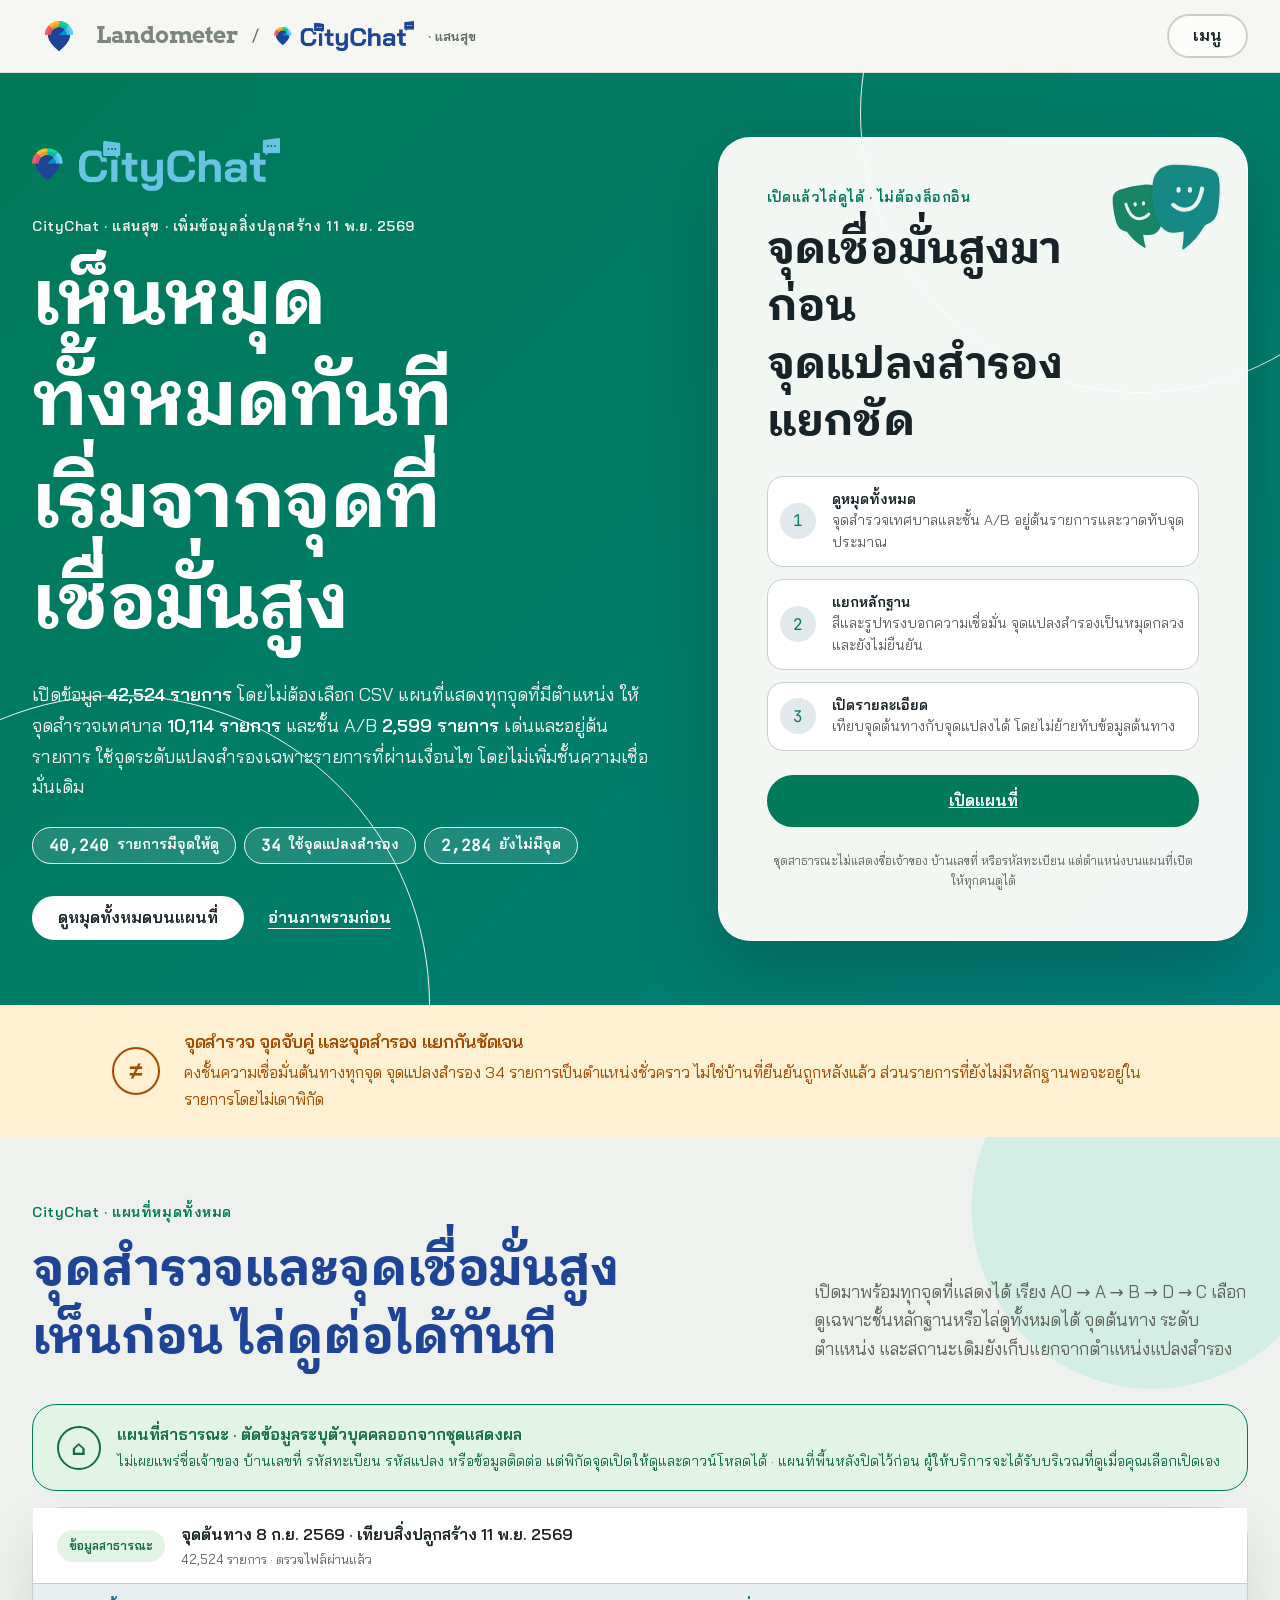
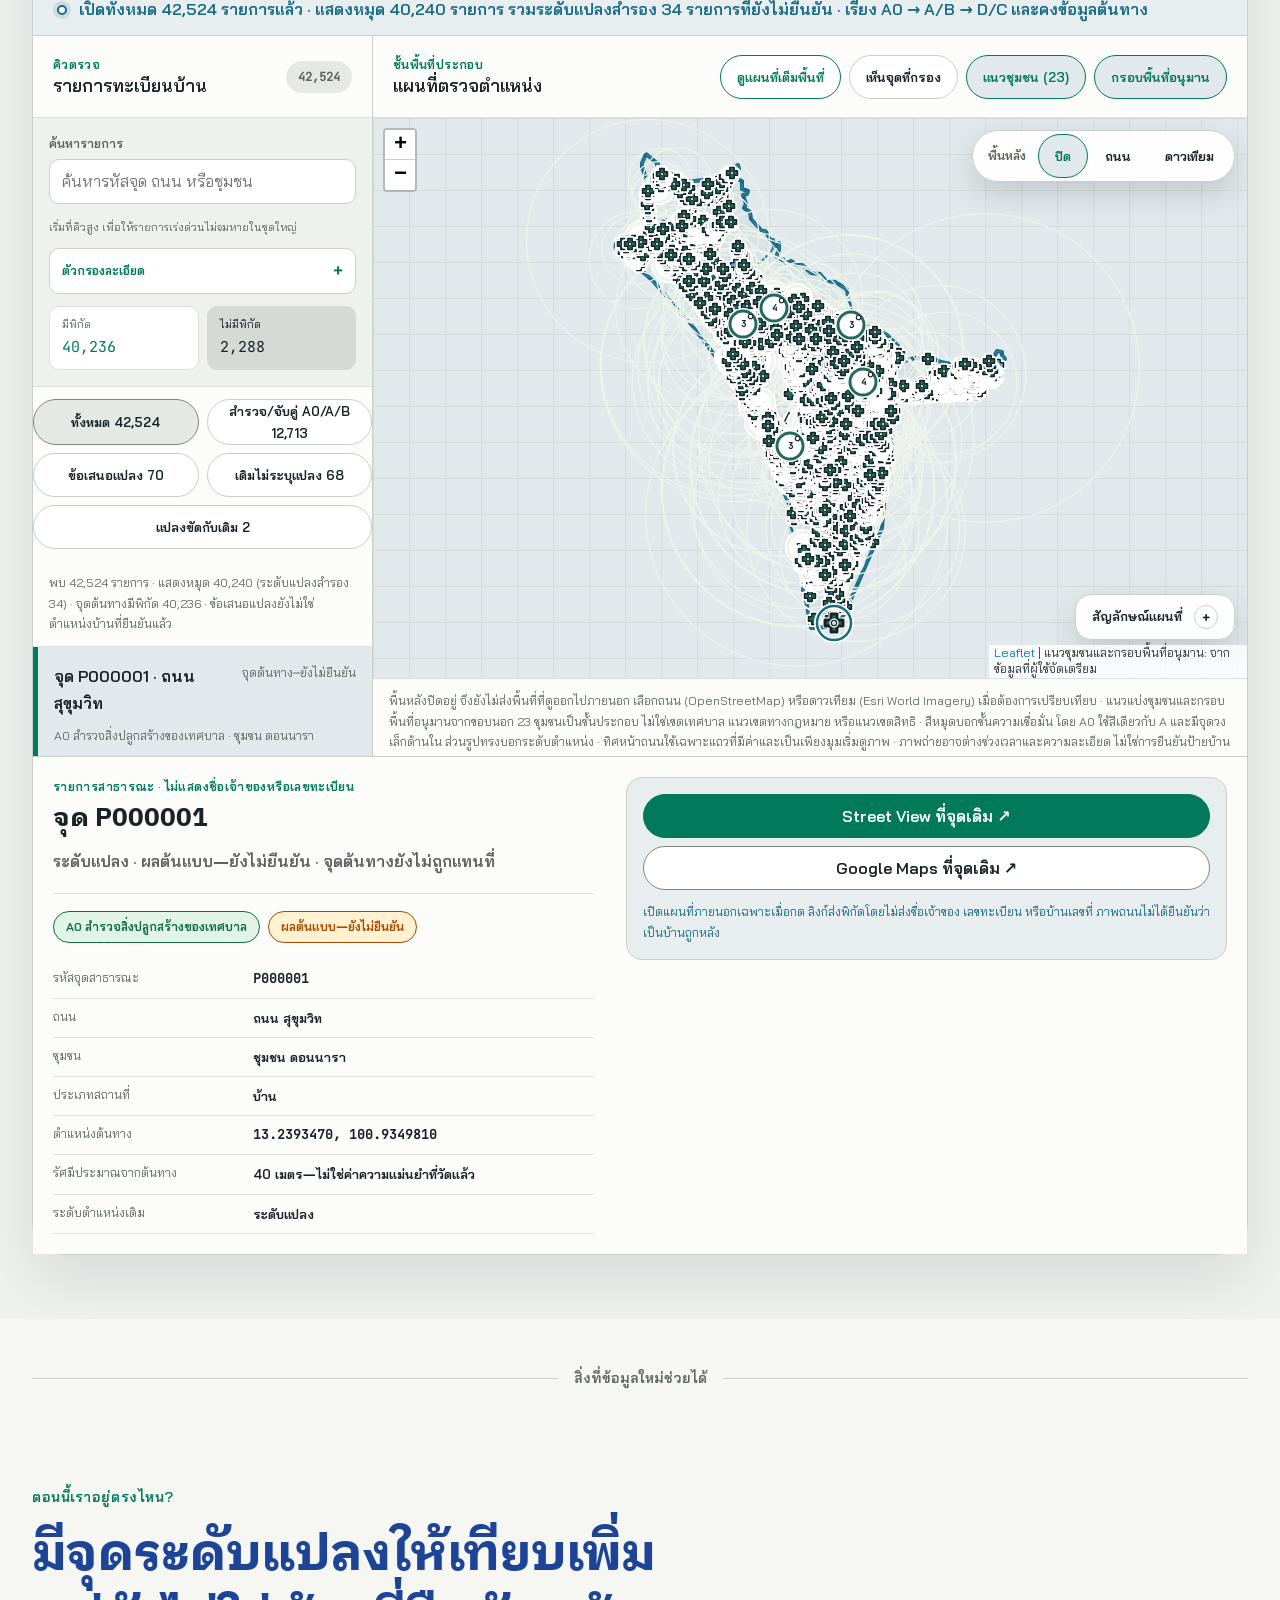
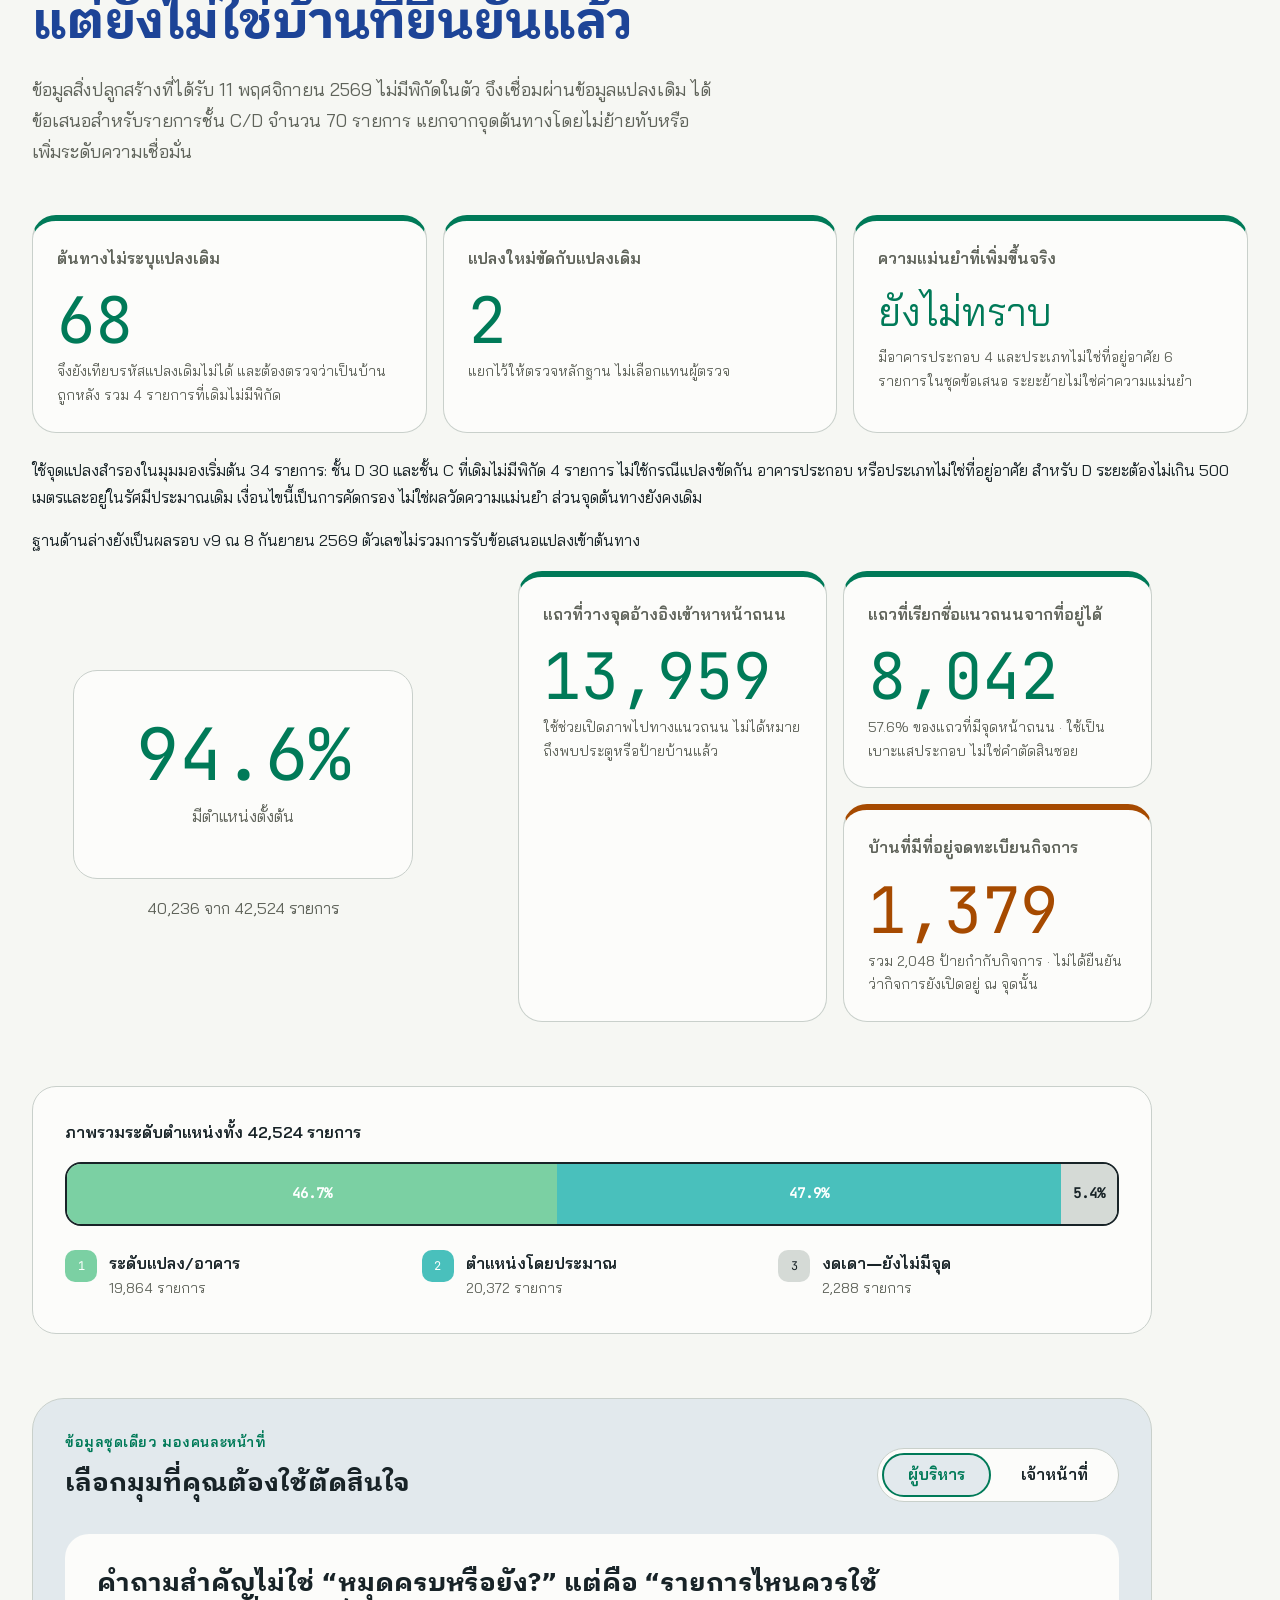
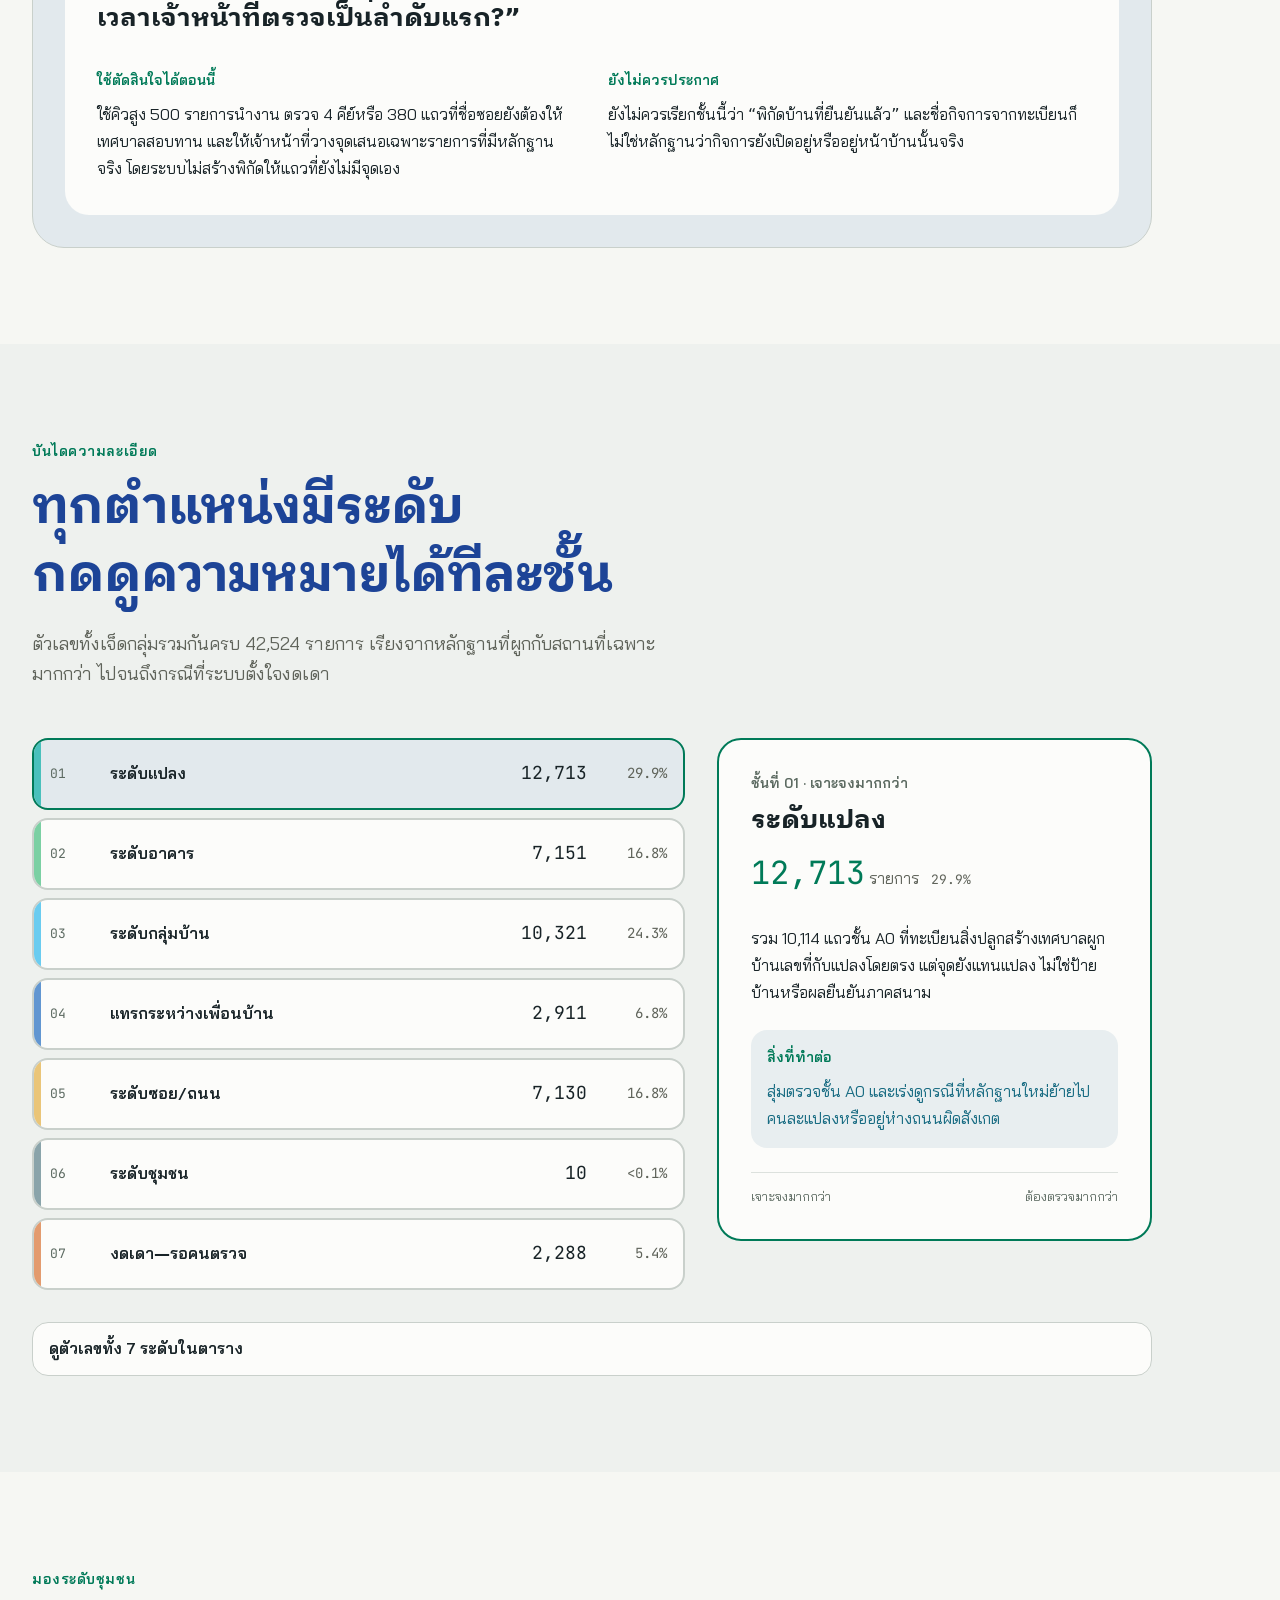
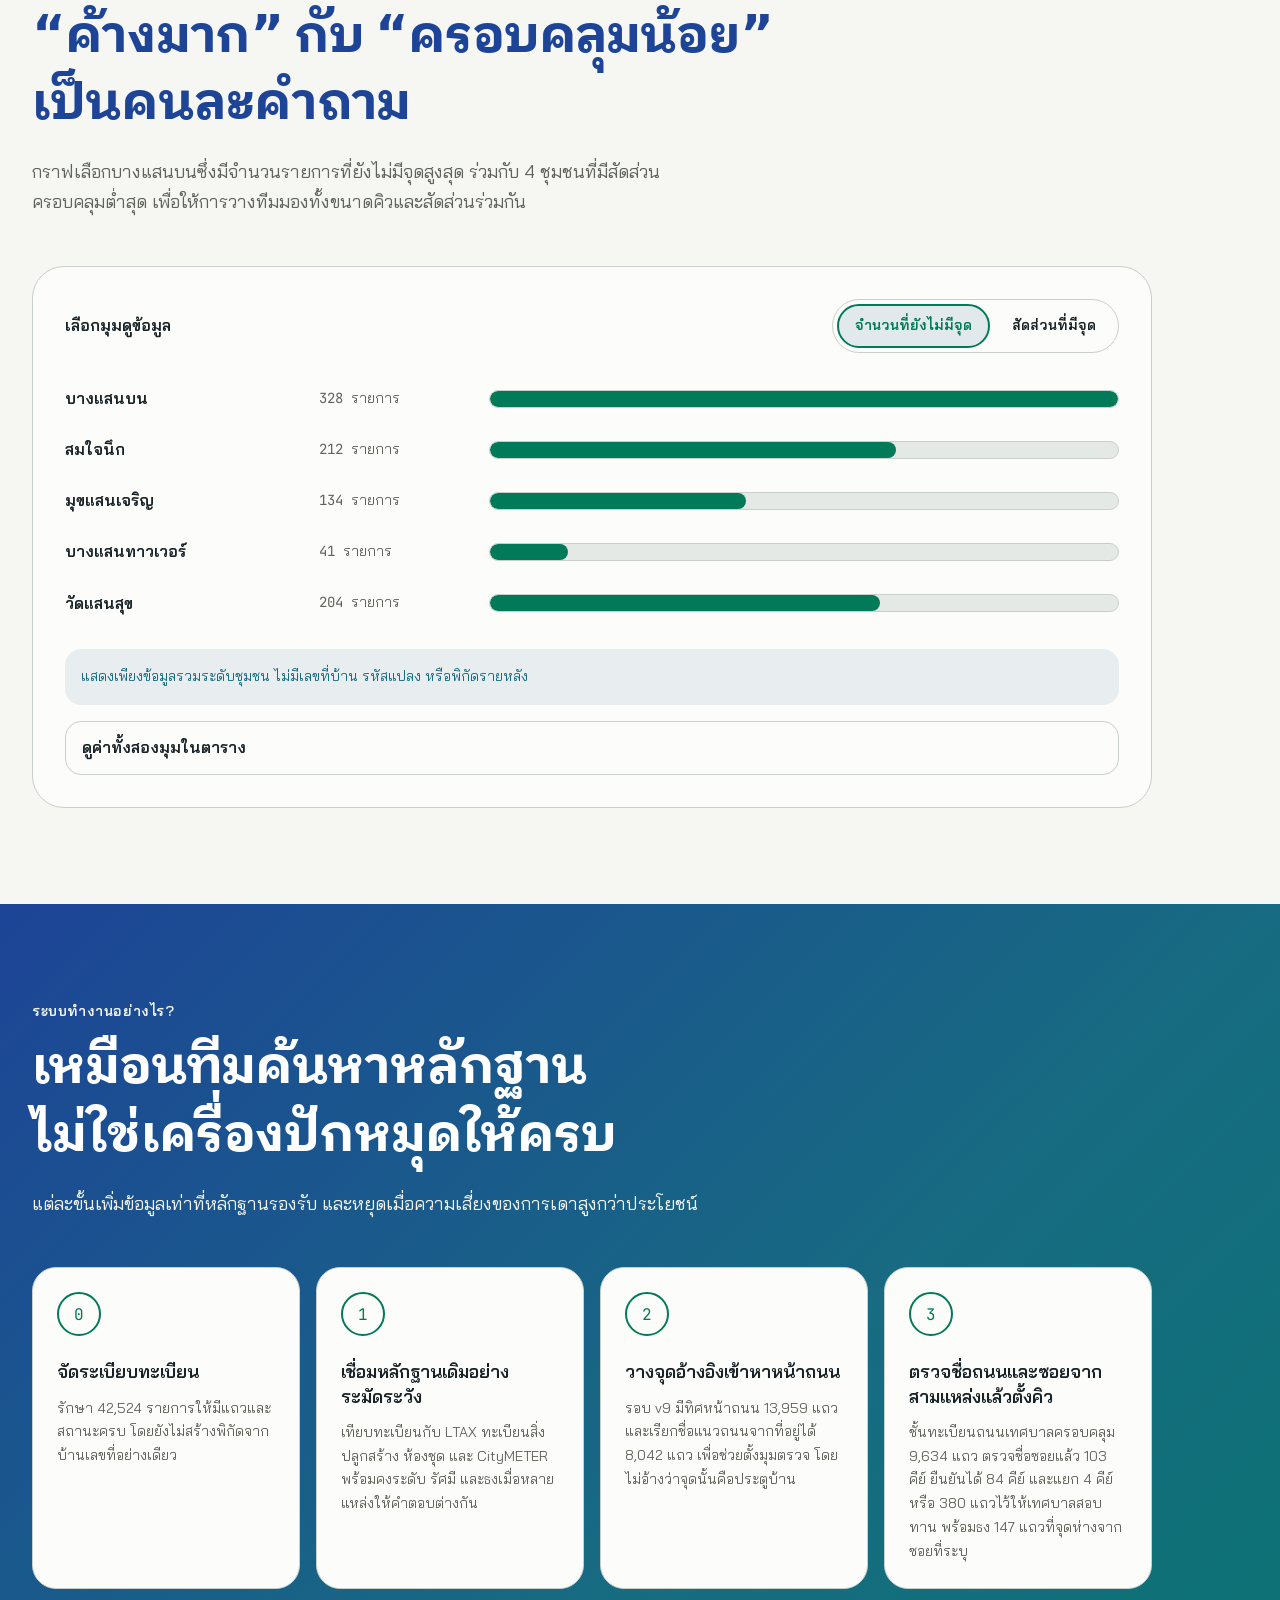
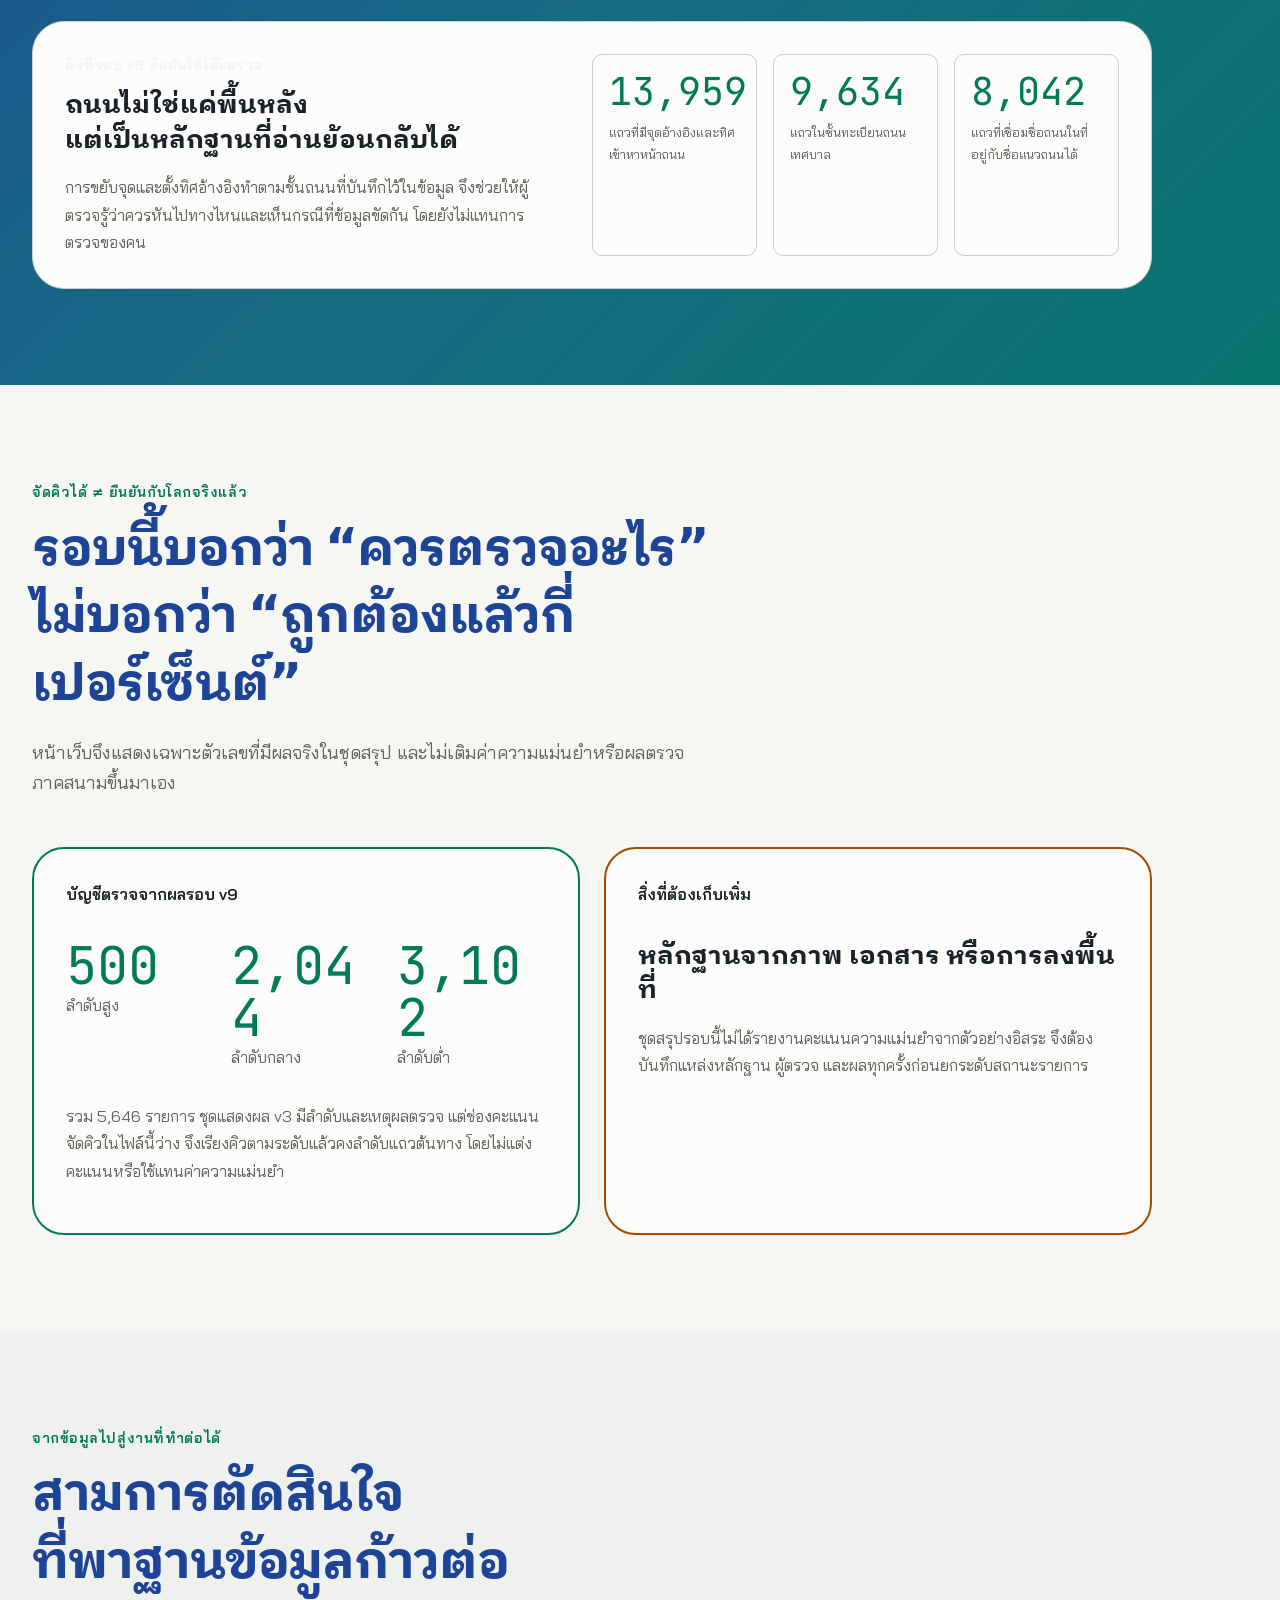
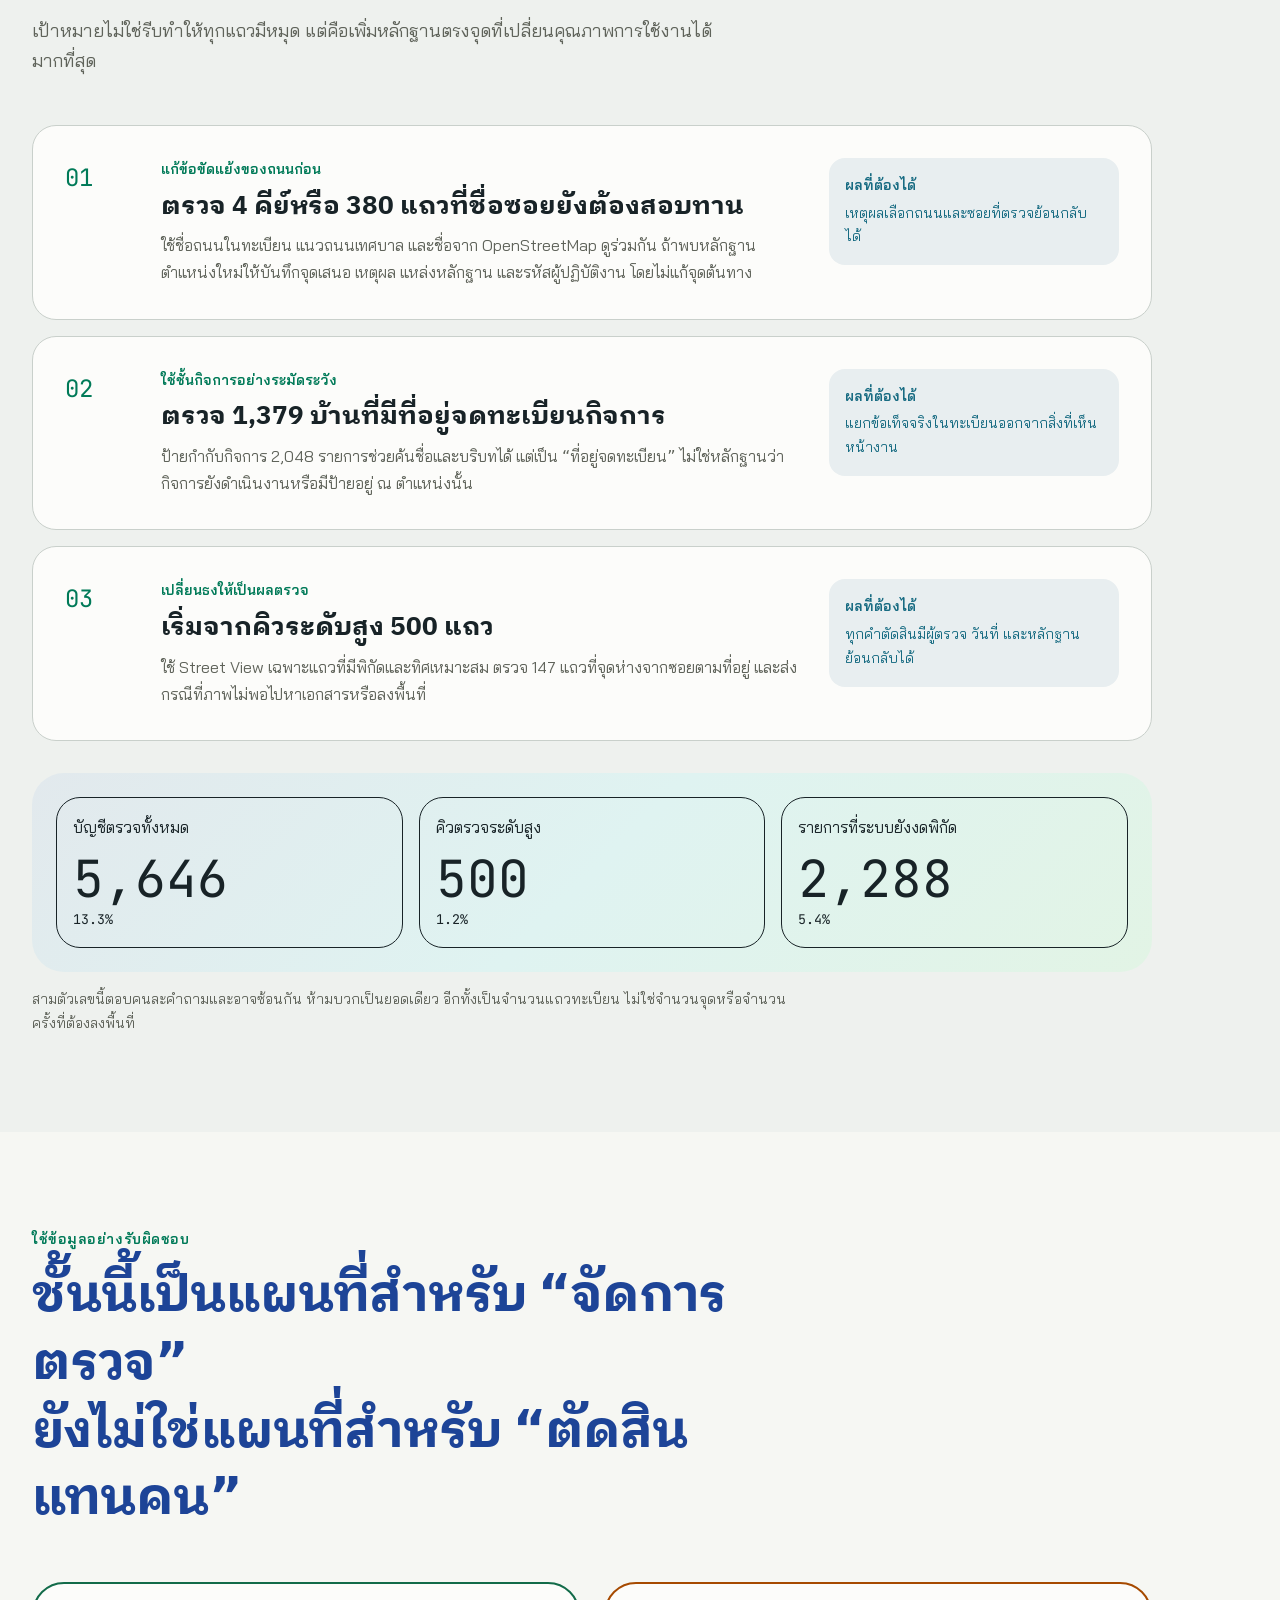
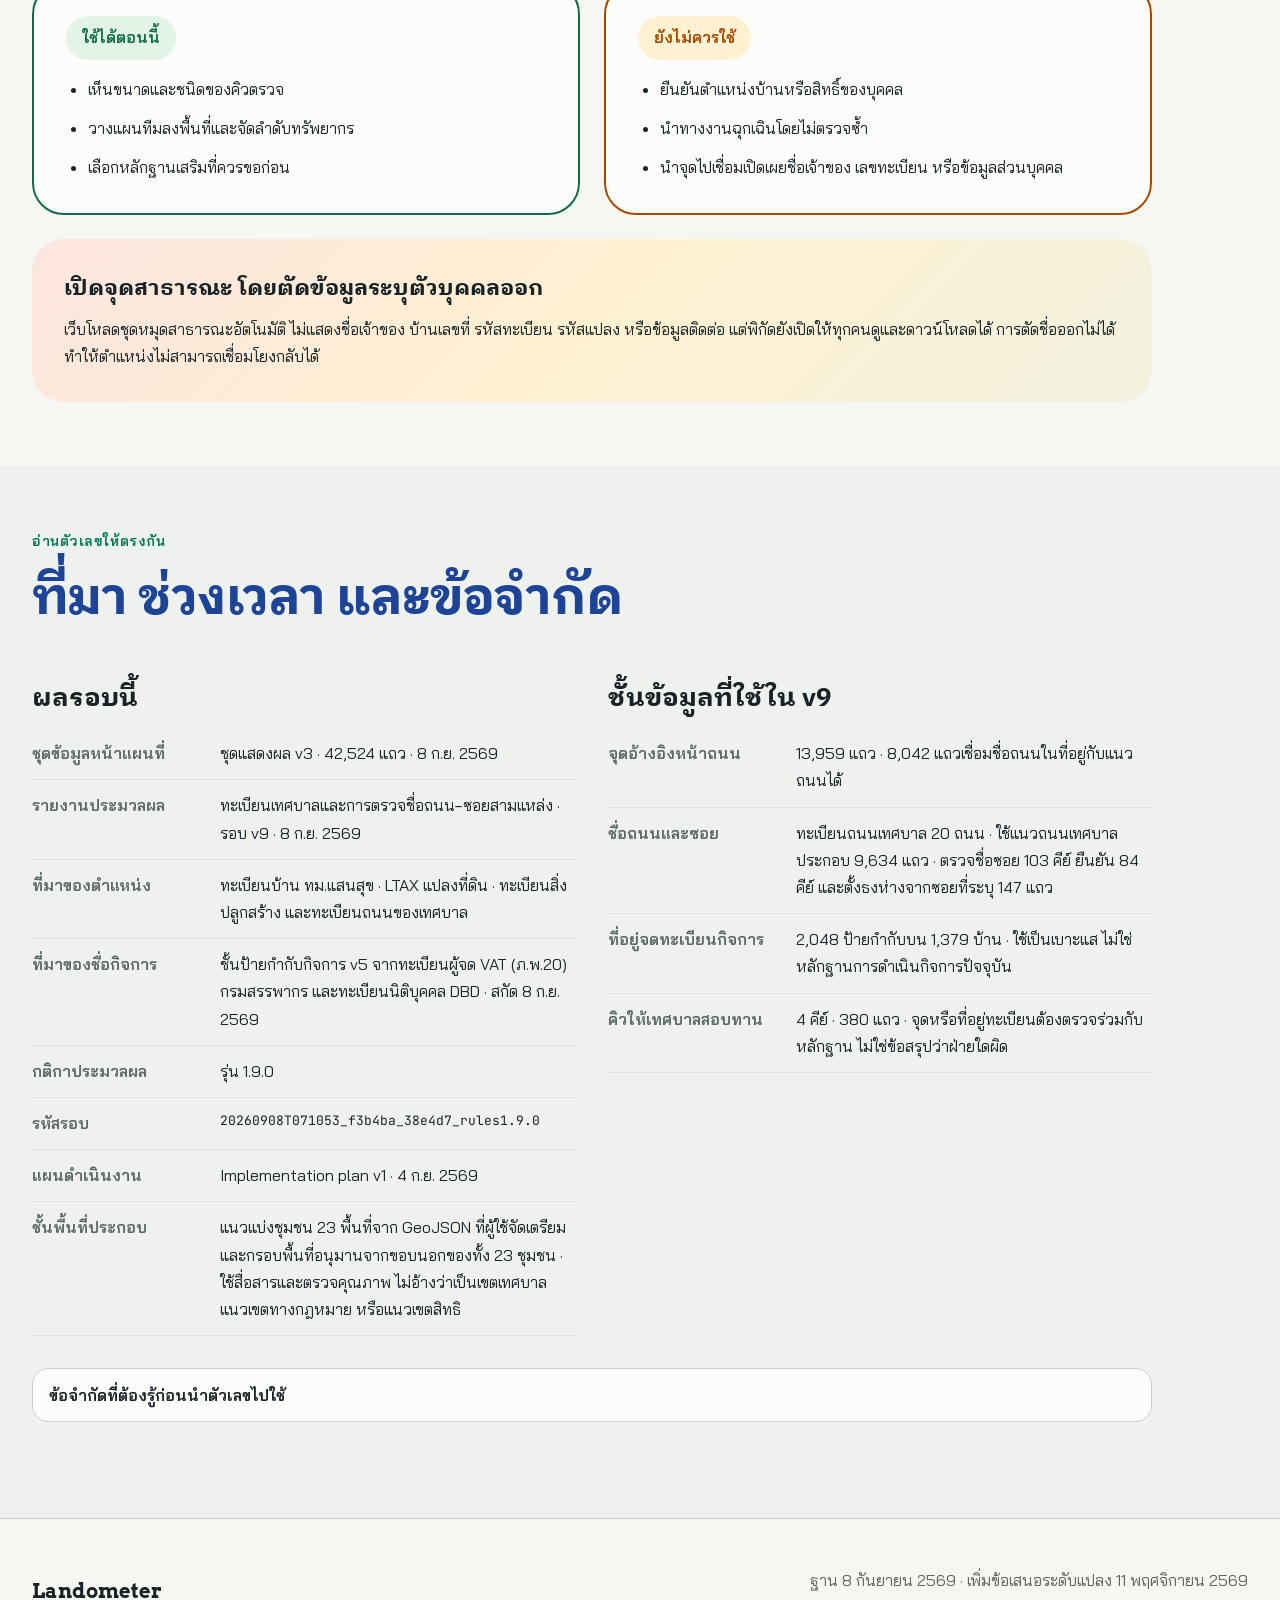
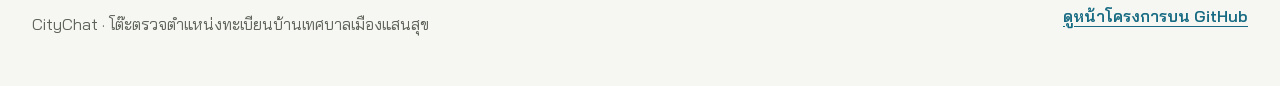
==== commit bfaffc9c: "Publish public all-points map with evidence-first ordering and guarded parcel fallback" ====
--- a/index.html
+++ b/index.html
@@ -3,8 +3,9 @@
 <head>
   <meta charset="utf-8">
   <meta name="viewport" content="width=device-width, initial-scale=1">
-  <title>โต๊ะตรวจตำแหน่งบ้าน | CityChat แสนสุข</title>
-  <meta name="description" content="เปิดตารางตำแหน่งทะเบียนบ้านแสนสุขจากเครื่องของคุณ ดูจุดร่วมกับแนวชุมชน 23 พื้นที่ กรอบพื้นที่อนุมาน แผนที่ถนน หรือภาพถ่ายดาวเทียม และเปิด Street View อย่างรู้ข้อจำกัด">
+  <title>สำรวจหมุดแสนสุข · CityChat</title>
+  <meta name="description" content="เปิดดูหมุดแสนสุขทั้งหมดได้ทันที ไม่ต้องเลือก CSV เรียงจุดสำรวจเทศบาลและจุดเชื่อมั่นสูงก่อน พร้อมตำแหน่งระดับแปลงสำรองที่ระบุสถานะชัดเจน">
+  <meta name="citychat-release" content="public-20261111">
   <meta name="robots" content="index,follow">
   <meta name="theme-color" content="#1D4497">
   <meta name="referrer" content="strict-origin-when-cross-origin">
@@ -14,24 +15,21 @@
   <meta property="og:type" content="website">
   <meta property="og:locale" content="th_TH">
   <meta property="og:site_name" content="CityChat · แสนสุข">
-  <meta property="og:title" content="โต๊ะตรวจตำแหน่งบ้าน · CityChat แสนสุข">
-  <meta property="og:description" content="เปิดไฟล์ในเครื่อง เลือกรายการ แล้วเทียบตำแหน่งกับแนวชุมชน กรอบพื้นที่อนุมาน แผนที่ถนน หรือภาพถ่ายดาวเทียม โดยไม่อัปโหลดตารางทะเบียนบ้าน">
+  <meta property="og:title" content="สำรวจหมุดแสนสุข · CityChat">
+  <meta property="og:description" content="ดูหมุดทั้งหมดทันที เน้นจุดสำรวจและจุดเชื่อมั่นสูงก่อน แยกจุดแปลงสำรองที่ยังไม่ยืนยัน โดยไม่แสดงชื่อเจ้าของหรือรหัสทะเบียนบ้าน">
   <meta property="og:url" content="https://montri-th.github.io/saensuk/">
   <meta name="twitter:card" content="summary">
-  <meta name="twitter:title" content="โต๊ะตรวจตำแหน่งบ้าน · CityChat แสนสุข">
-  <meta name="twitter:description" content="สำรวจตำแหน่งบ้านรายรายการจากไฟล์ในเครื่อง พร้อมแนวชุมชน กรอบพื้นที่อนุมาน แผนที่ถนน ภาพถ่ายดาวเทียม และทางออกไป Street View แบบตั้งใจเปิด">
+  <meta name="twitter:title" content="สำรวจหมุดแสนสุข · CityChat">
+  <meta name="twitter:description" content="ดูหมุดทั้งหมดโดยไม่ต้องเลือก CSV เน้นจุดสำรวจและจุดเชื่อมั่นสูงก่อน แยกจุดแปลงสำรองที่ยังไม่ยืนยัน">
   <script type="application/ld+json">
     {
       "@context": "https://schema.org",
       "@graph": [
         {
+          "@id": "https://montri-th.github.io/saensuk/#application",
           "@type": "WebApplication",
-          "name": "โต๊ะตรวจตำแหน่งบ้าน · CityChat แสนสุข",
-          "url": "https://montri-th.github.io/saensuk/",
-          "inLanguage": "th",
-          "applicationCategory": "BusinessApplication",
-          "isAccessibleForFree": true,
-          "description": "เครื่องมืออ่านชุดข้อมูลแผนที่ v3 จากกระบวนการ v9 ในเบราว์เซอร์ เพื่อสำรวจตำแหน่งทะเบียนบ้านแสนสุขโดยไม่อัปโหลดตารางไปยังเว็บไซต์"
+          "name": "สำรวจหมุดแสนสุข · CityChat",
+          "url": "https://montri-th.github.io/saensuk/"
         }
       ]
     }
@@ -39,17 +37,17 @@
   <script src="assets/theme-init.js"></script>
   <link rel="preload" href="assets/fonts/ibm-plex-sans-thai-looped-thai-700-normal.woff2" as="font" type="font/woff2" crossorigin>
   <link rel="preload" href="assets/fonts/bai-jamjuree-thai-400-normal.woff2" as="font" type="font/woff2" crossorigin>
-  <link rel="stylesheet" href="assets/color-srgb-05.production.css?v=3bac2499">
-  <link rel="stylesheet" href="assets/tokens.css?v=20260908-v9">
+  <link rel="stylesheet" href="assets/color-srgb-10.production.css?v=20261111">
+  <link rel="stylesheet" href="assets/tokens.css?v=20261111-public">
   <link rel="stylesheet" href="assets/vendor/leaflet/leaflet.css" integrity="sha256-p4NxAoJBhIIN+hmNHrzRCf9tD/miZyoHS5obTRR9BMY=" crossorigin="anonymous">
-  <link rel="stylesheet" href="assets/styles.css?v=20260908-v9">
-  <link rel="stylesheet" href="assets/explorer.css?v=20260908-v9-map-focus-r2">
+  <link rel="stylesheet" href="assets/styles.css?v=20261111-public">
+  <link rel="stylesheet" href="assets/explorer.css?v=20261111-public">
   <script defer src="assets/vendor/leaflet/leaflet.js" integrity="sha256-20nQCchB9co0qIjJZRGuk2/Z9VM+kNiyxNV1lvTlZBo=" crossorigin="anonymous"></script>
   <script defer src="assets/app.js?v=20260908-v9"></script>
   <script defer src="assets/marker-grouping.js?v=20260906-building-only"></script>
   <script defer src="assets/csv-parser.js?v=20260908-display-v3-r3"></script>
   <script defer src="assets/coordinate-adjustment.js?v=20260908-display-v3-r2"></script>
-  <script defer src="assets/record-explorer.js?v=20260908-v9-display-v3-r5"></script>
+  <script defer src="assets/record-explorer.js?v=20261111-public"></script>
 </head>
 <body id="top">
   <a class="skip-link" href="#main">ข้ามไปยังเนื้อหาหลัก</a>
@@ -75,7 +73,7 @@
 
       <nav class="nav-panel" id="site-nav" aria-label="เมนูในหน้านี้">
         <div class="nav-links">
-          <a href="#explorer">ตรวจรายบ้าน</a>
+          <a href="#explorer">สำรวจหมุด</a>
           <a href="#results">ผลล่าสุด</a>
           <a href="#precision">ระดับตำแหน่ง</a>
           <a href="#next">งานที่ต้องทำต่อ</a>
@@ -101,15 +99,16 @@
             <img class="citychat-lockup-deep-surface" src="assets/brand/citychat-lockup-v091-deep-surface.png" width="494" height="106" alt="">
             <img class="citychat-lockup-light-surface" src="assets/brand/citychat-lockup-v091-light-surface.png" width="494" height="106" alt="">
           </div>
-          <p class="eyebrow eyebrow-on-deep">CityChat Review Desk · ผลรอบ v9 · 8 ก.ย. 2569</p>
-          <h1 id="hero-title">เปิดตาราง<br>แล้วตรวจทีละบ้าน</h1>
-          <p class="hero-lead" data-primary-answer>เลือกชุดข้อมูลแผนที่ v3 จากเครื่องของคุณ แล้วสำรวจ <strong>42,524 รายการ</strong> รอบ v9 ซึ่งตรวจชื่อถนนและซอยด้วยสามแหล่ง พร้อมทิศหน้าถนน ที่อยู่จดทะเบียนของกิจการ และลำดับคิว เพื่อพาเจ้าหน้าที่จากภาพรวมไปสู่รายการที่ควรตรวจจริง</p>
-          <p class="hero-signal" aria-label="94.6 เปอร์เซ็นต์มีตำแหน่งตั้งต้น และ 5,646 รายการอยู่ในบัญชีตรวจ">
-            <span><strong>94.6%</strong> มีตำแหน่งตั้งต้น</span>
-            <span class="hero-signal-warning"><strong>5,646</strong> อยู่ในบัญชีตรวจ</span>
+          <p class="eyebrow eyebrow-on-deep">CityChat · แสนสุข · เพิ่มข้อมูลสิ่งปลูกสร้าง 11 พ.ย. 2569</p>
+          <h1 id="hero-title">เห็นหมุดทั้งหมดทันที<br>เริ่มจากจุดที่เชื่อมั่นสูง</h1>
+          <p class="hero-lead" data-primary-answer>เปิดข้อมูล <strong>42,524 รายการ</strong> โดยไม่ต้องเลือก CSV แผนที่แสดงทุกจุดที่มีตำแหน่ง ให้จุดสำรวจเทศบาล <strong>10,114 รายการ</strong> และชั้น A/B <strong>2,599 รายการ</strong> เด่นและอยู่ต้นรายการ ใช้จุดระดับแปลงสำรองเฉพาะรายการที่ผ่านเงื่อนไข โดยไม่เพิ่มชั้นความเชื่อมั่นเดิม</p>
+          <p class="hero-signal" aria-label="40,240 รายการมีจุดแสดงผล รวมจุดระดับแปลงสำรอง 34 รายการ และยังไม่มีจุด 2,284 รายการ">
+            <span><strong>40,240</strong> รายการมีจุดให้ดู</span>
+            <span><strong>34</strong> ใช้จุดแปลงสำรอง</span>
+            <span class="hero-signal-warning"><strong>2,284</strong> ยังไม่มีจุด</span>
           </p>
           <div class="hero-actions">
-            <a class="button button-primary" href="#explorer" data-action-id="open-review-desk">เริ่มตรวจบนแผนที่</a>
+            <a class="button button-primary" href="#explorer" data-action-id="open-review-desk">ดูหมุดทั้งหมดบนแผนที่</a>
             <a class="text-link-on-deep" href="#results">อ่านภาพรวมก่อน</a>
           </div>
         </div>
@@ -120,16 +119,16 @@
             <img class="conversation-motif-dark" src="assets/brand/conversation-motif-v091-dark.svg" width="156" height="127" alt="">
           </div>
           <div>
-            <p class="eyebrow">ข้อมูลในมือคุณ · แผนที่ช่วยตั้งคำถาม</p>
-            <h2>จากหนึ่งแถว<br>สู่สิ่งที่ควรตรวจต่อ</h2>
+            <p class="eyebrow">เปิดแล้วไล่ดูได้ · ไม่ต้องล็อกอิน</p>
+            <h2>จุดเชื่อมั่นสูงมาก่อน<br>จุดแปลงสำรองแยกชัด</h2>
           </div>
           <ol class="hero-review-steps">
-            <li><span>1</span><p><strong>เลือกชุดข้อมูล</strong> ระบบตรวจไฟล์แสดงผล v3 ของรอบ v9 ก่อนเปิด</p></li>
-            <li><span>2</span><p><strong>คลิกบ้านหรือจุด</strong> เห็นระดับ ความเชื่อมั่น ถนน กิจการ และคิวตรวจ</p></li>
-            <li><span>3</span><p><strong>เสนอจุดและเก็บหลักฐาน</strong> เทียบภาพหรือเอกสาร วางจุดเสนอ แล้วดาวน์โหลดไฟล์ร่างแก้จุด</p></li>
+            <li><span>1</span><p><strong>ดูหมุดทั้งหมด</strong> จุดสำรวจเทศบาลและชั้น A/B อยู่ต้นรายการและวาดทับจุดประมาณ</p></li>
+            <li><span>2</span><p><strong>แยกหลักฐาน</strong> สีและรูปทรงบอกความเชื่อมั่น จุดแปลงสำรองเป็นหมุดกลวงและยังไม่ยืนยัน</p></li>
+            <li><span>3</span><p><strong>เปิดรายละเอียด</strong> เทียบจุดต้นทางกับจุดแปลงได้ โดยไม่ย้ายทับข้อมูลต้นทาง</p></li>
           </ol>
-          <label class="hero-file-button" for="record-file" role="button" tabindex="0" data-file-label>เลือกชุดข้อมูลแผนที่ v3 จากเครื่อง</label>
-          <p class="hero-local-note">ไฟล์ไม่ถูกอัปโหลด · ข้อมูลหายเมื่อปิดหรือรีโหลดแท็บ</p>
+          <a class="hero-file-button" href="#explorer">เปิดแผนที่</a>
+          <p class="hero-local-note">ชุดสาธารณะไม่แสดงชื่อเจ้าของ บ้านเลขที่ หรือรหัสทะเบียน แต่ตำแหน่งบนแผนที่เปิดให้ทุกคนดูได้</p>
         </div>
       </div>
     </section>
@@ -138,26 +137,26 @@
       <div class="truth-banner-inner">
         <p class="truth-mark" aria-hidden="true">≠</p>
         <div>
-          <h2 id="truth-banner-title">มีตำแหน่ง ไม่ได้แปลว่า ยืนยันถูกต้องแล้ว</h2>
-          <p>ตัวเลข 94.6% คือความครอบคลุมของตำแหน่งตั้งต้น ไม่ใช่คะแนนความแม่นยำ ตำแหน่งทุกแถวยังไม่ผ่านการยืนยันภาคสนามในชุดผลรอบนี้ ทิศหน้าถนน ชื่อกิจการ และสีความเชื่อมั่นล้วนเป็นตัวช่วยจัดคิว ไม่ใช่คำยืนยันจากการเห็นป้ายบ้านจริง</p>
+          <h2 id="truth-banner-title">จุดสำรวจ จุดจับคู่ และจุดสำรอง แยกกันชัดเจน</h2>
+          <p>คงชั้นความเชื่อมั่นต้นทางทุกจุด จุดแปลงสำรอง 34 รายการเป็นตำแหน่งชั่วคราว ไม่ใช่บ้านที่ยืนยันถูกหลังแล้ว ส่วนรายการที่ยังไม่มีหลักฐานพอจะอยู่ในรายการโดยไม่เดาพิกัด</p>
         </div>
       </div>
     </aside>
 
-    <section class="explorer-section" id="explorer" aria-labelledby="explorer-title" data-explorer>
+    <section class="explorer-section" id="explorer" aria-labelledby="explorer-title" data-explorer data-public-snapshot-url="assets/data/public-housepoints-43a6b7022e2b.json.gz" data-public-snapshot-sha256="43a6b7022e2b81e95e7a5ba80c7eec611e15adcf3f36b98fd42181705062c197">
       <div class="explorer-intro">
         <div>
-          <p class="eyebrow">CityChat Review Desk</p>
-          <h2 id="explorer-title">เลือกหนึ่งรายการ<br>แล้วถามแผนที่ให้ถูกคำถาม</h2>
-        </div>
-        <p>ดูระดับและรัศมีของจุด แนวถนน ชื่อกิจการ และเหตุผลที่เข้าคิว จากนั้นเทียบหลักฐาน ลากหรือขยับจุดเสนอ และดาวน์โหลดไฟล์ร่างแก้จุดโดยไม่แตะต้นฉบับ</p>
+          <p class="eyebrow">CityChat · แผนที่หมุดทั้งหมด</p>
+          <h2 id="explorer-title">จุดสำรวจและจุดเชื่อมั่นสูง<br>เห็นก่อน ไล่ดูต่อได้ทันที</h2>
+        </div>
+        <p>เปิดมาพร้อมทุกจุดที่แสดงได้ เรียง A0 → A → B → D → C เลือกดูเฉพาะชั้นหลักฐานหรือไล่ดูทั้งหมดได้ จุดต้นทาง ระดับตำแหน่ง และสถานะเดิมยังเก็บแยกจากตำแหน่งแปลงสำรอง</p>
       </div>
 
       <div class="local-data-banner" role="note">
         <span class="local-data-icon" aria-hidden="true">⌂</span>
         <div>
-          <strong>ตารางทะเบียนอยู่ในเบราว์เซอร์นี้เท่านั้น</strong>
-          <p>เว็บไม่อัปโหลดหรือบันทึกไฟล์และผลตรวจ เมื่อรีโหลดหรือปิดแท็บ ข้อมูลรายบ้านจะถูกล้าง · แผนที่พื้นหลังปิดไว้ก่อน และจะส่งเฉพาะบริเวณที่กำลังดูไปยังผู้ให้บริการเมื่อคุณเลือกเปิดเอง</p>
+          <strong>แผนที่สาธารณะ · ตัดข้อมูลระบุตัวบุคคลออกจากชุดแสดงผล</strong>
+          <p>ไม่เผยแพร่ชื่อเจ้าของ บ้านเลขที่ รหัสทะเบียน รหัสแปลง หรือข้อมูลติดต่อ แต่พิกัดจุดเปิดให้ดูและดาวน์โหลดได้ · แผนที่พื้นหลังปิดไว้ก่อน ผู้ให้บริการจะได้รับบริเวณที่ดูเมื่อคุณเลือกเปิดเอง</p>
         </div>
       </div>
 
@@ -168,7 +167,7 @@
         </div>
       </div>
 
-      <div class="file-gate" data-file-gate>
+      <div class="file-gate" data-file-gate hidden>
         <div class="file-gate-copy">
           <p class="file-gate-step">01 · เปิดโต๊ะตรวจ</p>
           <h3>เลือกชุดข้อมูลแผนที่ v3</h3>
@@ -188,8 +187,8 @@
       <div class="parse-state" data-parse-state role="status" aria-live="polite" aria-atomic="true" hidden>
         <div class="parse-pulse" aria-hidden="true"></div>
         <div>
-          <strong data-parse-title>กำลังอ่านไฟล์ในเครื่อง…</strong>
-          <p data-parse-detail>กำลังตรวจโครงสร้างก่อนเปิดข้อมูลรายบ้าน</p>
+          <strong data-parse-title>กำลังเปิดแผนที่…</strong>
+          <p data-parse-detail>กำลังโหลดชุดแสดงผลสาธารณะ</p>
         </div>
       </div>
 
@@ -405,9 +404,9 @@
                   </span>
                   <span><i class="legend-cluster" aria-hidden="true">12</i> ทะเบียนอาคารที่พิกัดเดียวกัน</span>
                   <span><i class="legend-selected" aria-hidden="true"></i> รายการที่เลือก</span>
-                  <span class="legend-heading">ข้อเสนอปรับพิกัด</span>
+                  <span class="legend-heading">เทียบจุดเดิมกับข้อเสนอ</span>
                   <span><i class="legend-adjustment-source" aria-hidden="true"></i>จุดต้นทาง</span>
-                  <span><i class="legend-adjustment-proposed" aria-hidden="true"></i>จุดเสนอ—ยังไม่ยืนยัน</span>
+                  <span><i class="legend-adjustment-proposed" aria-hidden="true"></i>จุดแปลงสำรอง / ข้อเสนอ—ยังไม่ยืนยัน</span>
                   <span><i class="legend-adjustment-connector" aria-hidden="true"></i>ระยะที่เลื่อน</span>
                   <span class="legend-heading">เส้นพื้นที่ประกอบ</span>
                   <span><i class="boundary-line-sample boundary-line-community" aria-hidden="true"></i>แนวแบ่งชุมชนโดยประมาณ</span>
@@ -587,19 +586,27 @@
       </noscript>
     </section>
 
-    <div class="summary-divider" aria-hidden="true"><span></span><p>อ่านภาพรวมผลรอบล่าสุด</p><span></span></div>
+    <div class="summary-divider" aria-hidden="true"><span></span><p>สิ่งที่ข้อมูลใหม่ช่วยได้</p><span></span></div>
 
     <section class="section" id="results" aria-labelledby="results-title">
       <div class="section-heading">
         <p class="eyebrow">ตอนนี้เราอยู่ตรงไหน?</p>
-        <h2 id="results-title">รอบ v9 พาจุดเข้าหาถนน<br>และพาคนไปหารายการที่ควรตรวจ</h2>
-        <p>ตำแหน่งตั้งต้นยังครอบคลุมเท่าเดิม แต่กติกา 1.9 ตรวจชื่อถนนและซอยไขว้จากสามแหล่ง แยก 4 คีย์ที่ต้องให้เทศบาลสอบทาน และคงชั้นที่อยู่จดทะเบียนกิจการไว้เป็นหลักฐานประกอบ</p>
-      </div>
+        <h2 id="results-title">มีจุดระดับแปลงให้เทียบเพิ่ม<br>แต่ยังไม่ใช่บ้านที่ยืนยันแล้ว</h2>
+        <p>ข้อมูลสิ่งปลูกสร้างที่ได้รับ 11 พฤศจิกายน 2569 ไม่มีพิกัดในตัว จึงเชื่อมผ่านข้อมูลแปลงเดิม ได้ข้อเสนอสำหรับรายการชั้น C/D จำนวน 70 รายการ แยกจากจุดต้นทางโดยไม่ย้ายทับหรือเพิ่มระดับความเชื่อมั่น</p>
+      </div>
+
+      <div class="metric-grid parcel-summary">
+        <article class="metric-card"><p class="metric-kicker">ต้นทางไม่ระบุแปลงเดิม</p><p class="metric-value">68</p><p class="metric-meta">จึงยังเทียบรหัสแปลงเดิมไม่ได้ และต้องตรวจว่าเป็นบ้านถูกหลัง รวม 4 รายการที่เดิมไม่มีพิกัด</p></article>
+        <article class="metric-card"><p class="metric-kicker">แปลงใหม่ขัดกับแปลงเดิม</p><p class="metric-value">2</p><p class="metric-meta">แยกไว้ให้ตรวจหลักฐาน ไม่เลือกแทนผู้ตรวจ</p></article>
+        <article class="metric-card"><p class="metric-kicker">ความแม่นยำที่เพิ่มขึ้นจริง</p><p class="metric-value metric-value-text">ยังไม่ทราบ</p><p class="metric-meta">มีอาคารประกอบ 4 และประเภทไม่ใช่ที่อยู่อาศัย 6 รายการในชุดข้อเสนอ ระยะย้ายไม่ใช่ค่าความแม่นยำ</p></article>
+      </div>
+      <p class="section-intro">ใช้จุดแปลงสำรองในมุมมองเริ่มต้น 34 รายการ: ชั้น D 30 และชั้น C ที่เดิมไม่มีพิกัด 4 รายการ ไม่ใช้กรณีแปลงขัดกัน อาคารประกอบ หรือประเภทไม่ใช่ที่อยู่อาศัย สำหรับ D ระยะต้องไม่เกิน 500 เมตรและอยู่ในรัศมีประมาณเดิม เงื่อนไขนี้เป็นการคัดกรอง ไม่ใช่ผลวัดความแม่นยำ ส่วนจุดต้นทางยังคงเดิม</p>
+      <p class="section-intro">ฐานด้านล่างยังเป็นผลรอบ v9 ณ 8 กันยายน 2569 ตัวเลขไม่รวมการรับข้อเสนอแปลงเข้าต้นทาง</p>
 
       <div class="coverage-layout">
         <figure class="coverage-figure" aria-labelledby="coverage-caption">
-          <div class="coverage-ring" role="img" aria-label="40,236 จาก 42,524 รายการ หรือ 94.6 เปอร์เซ็นต์ มีตำแหน่งตั้งต้น">
-            <div class="coverage-ring-center">
+          <div class="coverage-number" aria-label="40,236 จาก 42,524 รายการ หรือ 94.6 เปอร์เซ็นต์ มีตำแหน่งตั้งต้น">
+            <div>
               <strong>94.6%</strong>
               <span>มีตำแหน่งตั้งต้น</span>
             </div>
@@ -954,14 +961,14 @@
           <ul>
             <li>ยืนยันตำแหน่งบ้านหรือสิทธิ์ของบุคคล</li>
             <li>นำทางงานฉุกเฉินโดยไม่ตรวจซ้ำ</li>
-            <li>เผยแพร่เลขที่บ้าน รหัสแปลง หรือจุดรายหลัง</li>
+            <li>นำจุดไปเชื่อมเปิดเผยชื่อเจ้าของ เลขทะเบียน หรือข้อมูลส่วนบุคคล</li>
           </ul>
         </article>
       </div>
 
       <div class="privacy-note">
-        <p class="privacy-note-label">เว็บสาธารณะไม่ฝังข้อมูลรายหลัง แต่เปิดให้เจ้าหน้าที่อ่านไฟล์ของตนเอง</p>
-        <p>เลขที่บ้าน รหัสทะเบียน รหัสแปลง และพิกัดรายหลังไม่อยู่ในโค้ดเว็บไซต์ ข้อมูลจะแสดงต่อเมื่อผู้ใช้เลือกไฟล์จากเครื่อง และเก็บไว้เฉพาะในหน่วยความจำของแท็บนี้</p>
+        <p class="privacy-note-label">เปิดจุดสาธารณะ โดยตัดข้อมูลระบุตัวบุคคลออก</p>
+        <p>เว็บโหลดชุดหมุดสาธารณะอัตโนมัติ ไม่แสดงชื่อเจ้าของ บ้านเลขที่ รหัสทะเบียน รหัสแปลง หรือข้อมูลติดต่อ แต่พิกัดยังเปิดให้ทุกคนดูและดาวน์โหลดได้ การตัดชื่อออกไม่ได้ทำให้ตำแหน่งไม่สามารถเชื่อมโยงกลับได้</p>
       </div>
     </section>
 
@@ -1019,7 +1026,7 @@
         <p>CityChat · โต๊ะตรวจตำแหน่งทะเบียนบ้านเทศบาลเมืองแสนสุข</p>
       </div>
       <div class="footer-meta">
-        <p>ข้อมูลสรุปผลรอบ v9 ณ 8 กันยายน 2569</p>
+        <p>ฐาน 8 กันยายน 2569 · เพิ่มข้อเสนอระดับแปลง 11 พฤศจิกายน 2569</p>
         <a href="https://github.com/montri-th/saensuk" rel="external">ดูหน้าโครงการบน GitHub</a>
       </div>
     </div>
--- a/assets/color-srgb-10.production.css
+++ b/assets/color-srgb-10.production.css
@@ -0,0 +1,2906 @@
+/* Landometer DS 0.9.7 / color-srgb-10. Same exact analytical values and direction on both themes. */
+:root {
+  --ldm-atmosphere-gradient-cultivate-glow: linear-gradient(135deg, #EB8182 0%, #F5A06F 50%, #EBC573 100%);
+  --ldm-atmosphere-gradient-cultivate-mist: linear-gradient(135deg, #F7CBC7 0%, #FBD1B6 50%, #F1E0B4 100%);
+  --ldm-atmosphere-gradient-diversity-spectrum: linear-gradient(135deg, #89CEF6 0%, #6CD5B3 34%, #EBC573 67%, #EB8182 100%);
+  --ldm-atmosphere-gradient-ground-current: linear-gradient(135deg, #0F5773 0%, #006A6A 50%, #1F744F 100%);
+  --ldm-atmosphere-gradient-ground-mist: linear-gradient(135deg, #C4E0EE 0%, #B2E2E2 50%, #CCE6D0 100%);
+  --ldm-atmosphere-gradient-measure-deep: linear-gradient(135deg, #1D4497 0%, #176B82 54%, #08756F 100%);
+  --ldm-atmosphere-gradient-measure-luminous: linear-gradient(135deg, #89CEF6 0%, #5ECAD6 50%, #6CD5B3 100%);
+  --ldm-brand-beige: #F2F1DF;
+  --ldm-brand-blue: #1D4497;
+  --ldm-brand-dark-beige: #D8CFB2;
+  --ldm-data-state-no-data-dark: #404844;
+  --ldm-data-state-no-data-light: #D5DAD6;
+  --ldm-data-state-zero-dark: #93A398;
+  --ldm-data-state-zero-light: #7D877F;
+  --ldm-energy-coral: #FF5A5F;
+  --ldm-energy-mint: #0AD69C;
+  --ldm-energy-sky: #59D2FE;
+  --ldm-energy-yellow: #FFBC1F;
+  --ldm-foundation-border-default-dark: #46524F;
+  --ldm-foundation-border-default-light: #C9D0CB;
+  --ldm-foundation-border-emphasis-dark: #7C8A84;
+  --ldm-foundation-border-emphasis-light: #7D877F;
+  --ldm-foundation-border-hairline-dark: #33403D;
+  --ldm-foundation-border-hairline-light: #DCE1DD;
+  --ldm-foundation-interaction-accent-dark: #68C4E2;
+  --ldm-foundation-interaction-accent-light: #176B82;
+  --ldm-foundation-interaction-focus-ring-dark: #68C4E2;
+  --ldm-foundation-interaction-focus-ring-light: #176B82;
+  --ldm-foundation-surface-alt-dark: #172126;
+  --ldm-foundation-surface-alt-light: #EEF1EE;
+  --ldm-foundation-surface-beige-tint-dark: #2C2A22;
+  --ldm-foundation-surface-beige-tint-light: #F2F1DF;
+  --ldm-foundation-surface-blue-tint-dark: #18333E;
+  --ldm-foundation-surface-blue-tint-light: #E2E9ED;
+  --ldm-foundation-surface-canvas-dark: #11191D;
+  --ldm-foundation-surface-canvas-light: #F6F7F3;
+  --ldm-foundation-surface-card-dark: #20292D;
+  --ldm-foundation-surface-card-light: #FCFCFA;
+  --ldm-foundation-surface-raised-dark: #293337;
+  --ldm-foundation-surface-raised-light: #FFFFFF;
+  --ldm-foundation-surface-soft-dark: #2B3534;
+  --ldm-foundation-surface-soft-light: #E5E9E6;
+  --ldm-foundation-text-disabled-dark: #71817D;
+  --ldm-foundation-text-disabled-light: #A7B3A9;
+  --ldm-foundation-text-metadata-dark: #A6B5B1;
+  --ldm-foundation-text-metadata-light: #5C6A61;
+  --ldm-foundation-text-muted-dark: #8D9D99;
+  --ldm-foundation-text-muted-light: #7B877D;
+  --ldm-foundation-text-primary-dark: #F1F4EF;
+  --ldm-foundation-text-primary-light: #182327;
+  --ldm-foundation-text-secondary-dark: #C4CECA;
+  --ldm-foundation-text-secondary-light: #5F635A;
+  --ldm-map-active-layer-dark: #65B6DB;
+  --ldm-map-active-layer-light: #347DA8;
+  --ldm-map-focus-stroke-dark: #68C4E2;
+  --ldm-map-focus-stroke-light: #176B82;
+  --ldm-map-hover-stroke-dark: #65B6DB;
+  --ldm-map-hover-stroke-light: #347DA8;
+  --ldm-map-marker-halo-dark: #101318;
+  --ldm-map-marker-halo-light: #FFFFFF;
+  --ldm-map-marker-stroke-dark: #F1F4EF;
+  --ldm-map-marker-stroke-light: #182327;
+  --ldm-map-selected-stroke-dark: #68C4E2;
+  --ldm-map-selected-stroke-light: #176B82;
+  --ldm-product-citychat-dark-accent: #3BD3CB;
+  --ldm-product-citychat-dark-primary: #3BD19B;
+  --ldm-product-citychat-light-accent: #007E79;
+  --ldm-product-citychat-light-primary: #007A58;
+  --ldm-product-citymeter-dark-accent: #59C7E8;
+  --ldm-product-citymeter-dark-primary: #4C99D5;
+  --ldm-product-citymeter-light-accent: #36BCE4;
+  --ldm-product-citymeter-light-primary: #12669B;
+  --ldm-product-citywiki-dark-accent: #3BD3CB;
+  --ldm-product-citywiki-dark-primary: #59C7E8;
+  --ldm-product-citywiki-light-accent: #007E79;
+  --ldm-product-citywiki-light-primary: #176B82;
+  --ldm-scale-activity-dark-anchor-1: #F1F5E5;
+  --ldm-scale-activity-dark-anchor-2: #60C9AD;
+  --ldm-scale-activity-dark-anchor-3: #25659A;
+  --ldm-scale-activity-dark-class-3-1: #F1F5E5;
+  --ldm-scale-activity-dark-class-3-2: #60C9AD;
+  --ldm-scale-activity-dark-class-3-3: #25659A;
+  --ldm-scale-activity-dark-class-5-1: #F1F5E5;
+  --ldm-scale-activity-dark-class-5-2: #AEDFC9;
+  --ldm-scale-activity-dark-class-5-3: #60C9AD;
+  --ldm-scale-activity-dark-class-5-4: #4097A6;
+  --ldm-scale-activity-dark-class-5-5: #25659A;
+  --ldm-scale-activity-dark-class-7-1: #F1F5E5;
+  --ldm-scale-activity-dark-class-7-2: #C3E6D1;
+  --ldm-scale-activity-dark-class-7-3: #99D9C0;
+  --ldm-scale-activity-dark-class-7-4: #60C9AD;
+  --ldm-scale-activity-dark-class-7-5: #49A6A8;
+  --ldm-scale-activity-dark-class-7-6: #3788A3;
+  --ldm-scale-activity-dark-class-7-7: #25659A;
+  --ldm-scale-activity-dark-class-9-1: #F1F5E5;
+  --ldm-scale-activity-dark-class-9-2: #D0EAD7;
+  --ldm-scale-activity-dark-class-9-3: #AEDFC9;
+  --ldm-scale-activity-dark-class-9-4: #8AD4BB;
+  --ldm-scale-activity-dark-class-9-5: #60C9AD;
+  --ldm-scale-activity-dark-class-9-6: #4FB0AA;
+  --ldm-scale-activity-dark-class-9-7: #4097A6;
+  --ldm-scale-activity-dark-class-9-8: #317EA0;
+  --ldm-scale-activity-dark-class-9-9: #25659A;
+  --ldm-scale-activity-dark-lut-00: #F1F5E5;
+  --ldm-scale-activity-dark-lut-01: #EAF3E2;
+  --ldm-scale-activity-dark-lut-02: #E4F1DF;
+  --ldm-scale-activity-dark-lut-03: #DDEFDC;
+  --ldm-scale-activity-dark-lut-04: #D7ECDA;
+  --ldm-scale-activity-dark-lut-05: #D0EAD7;
+  --ldm-scale-activity-dark-lut-06: #C9E8D4;
+  --ldm-scale-activity-dark-lut-07: #C3E6D1;
+  --ldm-scale-activity-dark-lut-08: #BCE4CE;
+  --ldm-scale-activity-dark-lut-09: #B5E2CB;
+  --ldm-scale-activity-dark-lut-10: #AEDFC9;
+  --ldm-scale-activity-dark-lut-11: #A7DDC6;
+  --ldm-scale-activity-dark-lut-12: #A0DBC3;
+  --ldm-scale-activity-dark-lut-13: #99D9C0;
+  --ldm-scale-activity-dark-lut-14: #91D7BD;
+  --ldm-scale-activity-dark-lut-15: #8AD4BB;
+  --ldm-scale-activity-dark-lut-16: #82D2B8;
+  --ldm-scale-activity-dark-lut-17: #7AD0B5;
+  --ldm-scale-activity-dark-lut-18: #72CEB2;
+  --ldm-scale-activity-dark-lut-19: #69CBB0;
+  --ldm-scale-activity-dark-lut-20: #60C9AD;
+  --ldm-scale-activity-dark-lut-21: #5DC4AC;
+  --ldm-scale-activity-dark-lut-22: #59BFAC;
+  --ldm-scale-activity-dark-lut-23: #56BAAB;
+  --ldm-scale-activity-dark-lut-24: #53B5AB;
+  --ldm-scale-activity-dark-lut-25: #4FB0AA;
+  --ldm-scale-activity-dark-lut-26: #4CABA9;
+  --ldm-scale-activity-dark-lut-27: #49A6A8;
+  --ldm-scale-activity-dark-lut-28: #46A1A7;
+  --ldm-scale-activity-dark-lut-29: #439CA7;
+  --ldm-scale-activity-dark-lut-30: #4097A6;
+  --ldm-scale-activity-dark-lut-31: #3D92A5;
+  --ldm-scale-activity-dark-lut-32: #3A8DA4;
+  --ldm-scale-activity-dark-lut-33: #3788A3;
+  --ldm-scale-activity-dark-lut-34: #3483A1;
+  --ldm-scale-activity-dark-lut-35: #317EA0;
+  --ldm-scale-activity-dark-lut-36: #2F799F;
+  --ldm-scale-activity-dark-lut-37: #2C749E;
+  --ldm-scale-activity-dark-lut-38: #2A6F9D;
+  --ldm-scale-activity-dark-lut-39: #276A9B;
+  --ldm-scale-activity-dark-lut-40: #25659A;
+  --ldm-scale-activity-light-anchor-1: #F1F5E5;
+  --ldm-scale-activity-light-anchor-2: #60C9AD;
+  --ldm-scale-activity-light-anchor-3: #25659A;
+  --ldm-scale-activity-light-class-3-1: #F1F5E5;
+  --ldm-scale-activity-light-class-3-2: #60C9AD;
+  --ldm-scale-activity-light-class-3-3: #25659A;
+  --ldm-scale-activity-light-class-5-1: #F1F5E5;
+  --ldm-scale-activity-light-class-5-2: #AEDFC9;
+  --ldm-scale-activity-light-class-5-3: #60C9AD;
+  --ldm-scale-activity-light-class-5-4: #4097A6;
+  --ldm-scale-activity-light-class-5-5: #25659A;
+  --ldm-scale-activity-light-class-7-1: #F1F5E5;
+  --ldm-scale-activity-light-class-7-2: #C3E6D1;
+  --ldm-scale-activity-light-class-7-3: #99D9C0;
+  --ldm-scale-activity-light-class-7-4: #60C9AD;
+  --ldm-scale-activity-light-class-7-5: #49A6A8;
+  --ldm-scale-activity-light-class-7-6: #3788A3;
+  --ldm-scale-activity-light-class-7-7: #25659A;
+  --ldm-scale-activity-light-class-9-1: #F1F5E5;
+  --ldm-scale-activity-light-class-9-2: #D0EAD7;
+  --ldm-scale-activity-light-class-9-3: #AEDFC9;
+  --ldm-scale-activity-light-class-9-4: #8AD4BB;
+  --ldm-scale-activity-light-class-9-5: #60C9AD;
+  --ldm-scale-activity-light-class-9-6: #4FB0AA;
+  --ldm-scale-activity-light-class-9-7: #4097A6;
+  --ldm-scale-activity-light-class-9-8: #317EA0;
+  --ldm-scale-activity-light-class-9-9: #25659A;
+  --ldm-scale-activity-light-lut-00: #F1F5E5;
+  --ldm-scale-activity-light-lut-01: #EAF3E2;
+  --ldm-scale-activity-light-lut-02: #E4F1DF;
+  --ldm-scale-activity-light-lut-03: #DDEFDC;
+  --ldm-scale-activity-light-lut-04: #D7ECDA;
+  --ldm-scale-activity-light-lut-05: #D0EAD7;
+  --ldm-scale-activity-light-lut-06: #C9E8D4;
+  --ldm-scale-activity-light-lut-07: #C3E6D1;
+  --ldm-scale-activity-light-lut-08: #BCE4CE;
+  --ldm-scale-activity-light-lut-09: #B5E2CB;
+  --ldm-scale-activity-light-lut-10: #AEDFC9;
+  --ldm-scale-activity-light-lut-11: #A7DDC6;
+  --ldm-scale-activity-light-lut-12: #A0DBC3;
+  --ldm-scale-activity-light-lut-13: #99D9C0;
+  --ldm-scale-activity-light-lut-14: #91D7BD;
+  --ldm-scale-activity-light-lut-15: #8AD4BB;
+  --ldm-scale-activity-light-lut-16: #82D2B8;
+  --ldm-scale-activity-light-lut-17: #7AD0B5;
+  --ldm-scale-activity-light-lut-18: #72CEB2;
+  --ldm-scale-activity-light-lut-19: #69CBB0;
+  --ldm-scale-activity-light-lut-20: #60C9AD;
+  --ldm-scale-activity-light-lut-21: #5DC4AC;
+  --ldm-scale-activity-light-lut-22: #59BFAC;
+  --ldm-scale-activity-light-lut-23: #56BAAB;
+  --ldm-scale-activity-light-lut-24: #53B5AB;
+  --ldm-scale-activity-light-lut-25: #4FB0AA;
+  --ldm-scale-activity-light-lut-26: #4CABA9;
+  --ldm-scale-activity-light-lut-27: #49A6A8;
+  --ldm-scale-activity-light-lut-28: #46A1A7;
+  --ldm-scale-activity-light-lut-29: #439CA7;
+  --ldm-scale-activity-light-lut-30: #4097A6;
+  --ldm-scale-activity-light-lut-31: #3D92A5;
+  --ldm-scale-activity-light-lut-32: #3A8DA4;
+  --ldm-scale-activity-light-lut-33: #3788A3;
+  --ldm-scale-activity-light-lut-34: #3483A1;
+  --ldm-scale-activity-light-lut-35: #317EA0;
+  --ldm-scale-activity-light-lut-36: #2F799F;
+  --ldm-scale-activity-light-lut-37: #2C749E;
+  --ldm-scale-activity-light-lut-38: #2A6F9D;
+  --ldm-scale-activity-light-lut-39: #276A9B;
+  --ldm-scale-activity-light-lut-40: #25659A;
+  --ldm-scale-age-dark-anchor-1: #F5F0DF;
+  --ldm-scale-age-dark-anchor-2: #9DBACB;
+  --ldm-scale-age-dark-anchor-3: #526832;
+  --ldm-scale-age-dark-class-3-1: #F5F0DF;
+  --ldm-scale-age-dark-class-3-2: #9DBACB;
+  --ldm-scale-age-dark-class-3-3: #526832;
+  --ldm-scale-age-dark-class-5-1: #F5F0DF;
+  --ldm-scale-age-dark-class-5-2: #C9D5D5;
+  --ldm-scale-age-dark-class-5-3: #9DBACB;
+  --ldm-scale-age-dark-class-5-4: #76917F;
+  --ldm-scale-age-dark-class-5-5: #526832;
+  --ldm-scale-age-dark-class-7-1: #F5F0DF;
+  --ldm-scale-age-dark-class-7-2: #D6DDD8;
+  --ldm-scale-age-dark-class-7-3: #BCCDD2;
+  --ldm-scale-age-dark-class-7-4: #9DBACB;
+  --ldm-scale-age-dark-class-7-5: #819D95;
+  --ldm-scale-age-dark-class-7-6: #6B8468;
+  --ldm-scale-age-dark-class-7-7: #526832;
+  --ldm-scale-age-dark-class-9-1: #F5F0DF;
+  --ldm-scale-age-dark-class-9-2: #DFE2DA;
+  --ldm-scale-age-dark-class-9-3: #C9D5D5;
+  --ldm-scale-age-dark-class-9-4: #B3C7D0;
+  --ldm-scale-age-dark-class-9-5: #9DBACB;
+  --ldm-scale-age-dark-class-9-6: #89A5A4;
+  --ldm-scale-age-dark-class-9-7: #76917F;
+  --ldm-scale-age-dark-class-9-8: #637C59;
+  --ldm-scale-age-dark-class-9-9: #526832;
+  --ldm-scale-age-dark-lut-00: #F5F0DF;
+  --ldm-scale-age-dark-lut-01: #F1EDDE;
+  --ldm-scale-age-dark-lut-02: #ECEBDD;
+  --ldm-scale-age-dark-lut-03: #E8E8DC;
+  --ldm-scale-age-dark-lut-04: #E3E5DB;
+  --ldm-scale-age-dark-lut-05: #DFE2DA;
+  --ldm-scale-age-dark-lut-06: #DAE0D9;
+  --ldm-scale-age-dark-lut-07: #D6DDD8;
+  --ldm-scale-age-dark-lut-08: #D2DAD7;
+  --ldm-scale-age-dark-lut-09: #CDD8D6;
+  --ldm-scale-age-dark-lut-10: #C9D5D5;
+  --ldm-scale-age-dark-lut-11: #C4D2D4;
+  --ldm-scale-age-dark-lut-12: #C0D0D3;
+  --ldm-scale-age-dark-lut-13: #BCCDD2;
+  --ldm-scale-age-dark-lut-14: #B7CAD1;
+  --ldm-scale-age-dark-lut-15: #B3C7D0;
+  --ldm-scale-age-dark-lut-16: #AEC5CF;
+  --ldm-scale-age-dark-lut-17: #AAC2CE;
+  --ldm-scale-age-dark-lut-18: #A6BFCD;
+  --ldm-scale-age-dark-lut-19: #A1BDCC;
+  --ldm-scale-age-dark-lut-20: #9DBACB;
+  --ldm-scale-age-dark-lut-21: #99B6C3;
+  --ldm-scale-age-dark-lut-22: #95B2BB;
+  --ldm-scale-age-dark-lut-23: #91AEB4;
+  --ldm-scale-age-dark-lut-24: #8DA9AC;
+  --ldm-scale-age-dark-lut-25: #89A5A4;
+  --ldm-scale-age-dark-lut-26: #85A19D;
+  --ldm-scale-age-dark-lut-27: #819D95;
+  --ldm-scale-age-dark-lut-28: #7D998E;
+  --ldm-scale-age-dark-lut-29: #7A9586;
+  --ldm-scale-age-dark-lut-30: #76917F;
+  --ldm-scale-age-dark-lut-31: #728D77;
+  --ldm-scale-age-dark-lut-32: #6E8970;
+  --ldm-scale-age-dark-lut-33: #6B8468;
+  --ldm-scale-age-dark-lut-34: #678061;
+  --ldm-scale-age-dark-lut-35: #637C59;
+  --ldm-scale-age-dark-lut-36: #607851;
+  --ldm-scale-age-dark-lut-37: #5C744A;
+  --ldm-scale-age-dark-lut-38: #597042;
+  --ldm-scale-age-dark-lut-39: #556C3A;
+  --ldm-scale-age-dark-lut-40: #526832;
+  --ldm-scale-age-light-anchor-1: #F5F0DF;
+  --ldm-scale-age-light-anchor-2: #9DBACB;
+  --ldm-scale-age-light-anchor-3: #526832;
+  --ldm-scale-age-light-class-3-1: #F5F0DF;
+  --ldm-scale-age-light-class-3-2: #9DBACB;
+  --ldm-scale-age-light-class-3-3: #526832;
+  --ldm-scale-age-light-class-5-1: #F5F0DF;
+  --ldm-scale-age-light-class-5-2: #C9D5D5;
+  --ldm-scale-age-light-class-5-3: #9DBACB;
+  --ldm-scale-age-light-class-5-4: #76917F;
+  --ldm-scale-age-light-class-5-5: #526832;
+  --ldm-scale-age-light-class-7-1: #F5F0DF;
+  --ldm-scale-age-light-class-7-2: #D6DDD8;
+  --ldm-scale-age-light-class-7-3: #BCCDD2;
+  --ldm-scale-age-light-class-7-4: #9DBACB;
+  --ldm-scale-age-light-class-7-5: #819D95;
+  --ldm-scale-age-light-class-7-6: #6B8468;
+  --ldm-scale-age-light-class-7-7: #526832;
+  --ldm-scale-age-light-class-9-1: #F5F0DF;
+  --ldm-scale-age-light-class-9-2: #DFE2DA;
+  --ldm-scale-age-light-class-9-3: #C9D5D5;
+  --ldm-scale-age-light-class-9-4: #B3C7D0;
+  --ldm-scale-age-light-class-9-5: #9DBACB;
+  --ldm-scale-age-light-class-9-6: #89A5A4;
+  --ldm-scale-age-light-class-9-7: #76917F;
+  --ldm-scale-age-light-class-9-8: #637C59;
+  --ldm-scale-age-light-class-9-9: #526832;
+  --ldm-scale-age-light-lut-00: #F5F0DF;
+  --ldm-scale-age-light-lut-01: #F1EDDE;
+  --ldm-scale-age-light-lut-02: #ECEBDD;
+  --ldm-scale-age-light-lut-03: #E8E8DC;
+  --ldm-scale-age-light-lut-04: #E3E5DB;
+  --ldm-scale-age-light-lut-05: #DFE2DA;
+  --ldm-scale-age-light-lut-06: #DAE0D9;
+  --ldm-scale-age-light-lut-07: #D6DDD8;
+  --ldm-scale-age-light-lut-08: #D2DAD7;
+  --ldm-scale-age-light-lut-09: #CDD8D6;
+  --ldm-scale-age-light-lut-10: #C9D5D5;
+  --ldm-scale-age-light-lut-11: #C4D2D4;
+  --ldm-scale-age-light-lut-12: #C0D0D3;
+  --ldm-scale-age-light-lut-13: #BCCDD2;
+  --ldm-scale-age-light-lut-14: #B7CAD1;
+  --ldm-scale-age-light-lut-15: #B3C7D0;
+  --ldm-scale-age-light-lut-16: #AEC5CF;
+  --ldm-scale-age-light-lut-17: #AAC2CE;
+  --ldm-scale-age-light-lut-18: #A6BFCD;
+  --ldm-scale-age-light-lut-19: #A1BDCC;
+  --ldm-scale-age-light-lut-20: #9DBACB;
+  --ldm-scale-age-light-lut-21: #99B6C3;
+  --ldm-scale-age-light-lut-22: #95B2BB;
+  --ldm-scale-age-light-lut-23: #91AEB4;
+  --ldm-scale-age-light-lut-24: #8DA9AC;
+  --ldm-scale-age-light-lut-25: #89A5A4;
+  --ldm-scale-age-light-lut-26: #85A19D;
+  --ldm-scale-age-light-lut-27: #819D95;
+  --ldm-scale-age-light-lut-28: #7D998E;
+  --ldm-scale-age-light-lut-29: #7A9586;
+  --ldm-scale-age-light-lut-30: #76917F;
+  --ldm-scale-age-light-lut-31: #728D77;
+  --ldm-scale-age-light-lut-32: #6E8970;
+  --ldm-scale-age-light-lut-33: #6B8468;
+  --ldm-scale-age-light-lut-34: #678061;
+  --ldm-scale-age-light-lut-35: #637C59;
+  --ldm-scale-age-light-lut-36: #607851;
+  --ldm-scale-age-light-lut-37: #5C744A;
+  --ldm-scale-age-light-lut-38: #597042;
+  --ldm-scale-age-light-lut-39: #556C3A;
+  --ldm-scale-age-light-lut-40: #526832;
+  --ldm-scale-anomaly-dark-anchor-1: #4084C7;
+  --ldm-scale-anomaly-dark-anchor-2: #F1F3EC;
+  --ldm-scale-anomaly-dark-anchor-3: #D44C3A;
+  --ldm-scale-anomaly-dark-class-3-1: #4084C7;
+  --ldm-scale-anomaly-dark-class-3-2: #F1F3EC;
+  --ldm-scale-anomaly-dark-class-3-3: #D44C3A;
+  --ldm-scale-anomaly-dark-class-5-1: #4084C7;
+  --ldm-scale-anomaly-dark-class-5-2: #9ABCDC;
+  --ldm-scale-anomaly-dark-class-5-3: #F1F3EC;
+  --ldm-scale-anomaly-dark-class-5-4: #EAA393;
+  --ldm-scale-anomaly-dark-class-5-5: #D44C3A;
+  --ldm-scale-anomaly-dark-class-7-1: #4084C7;
+  --ldm-scale-anomaly-dark-class-7-2: #80ABD6;
+  --ldm-scale-anomaly-dark-class-7-3: #B4CCE1;
+  --ldm-scale-anomaly-dark-class-7-4: #F1F3EC;
+  --ldm-scale-anomaly-dark-class-7-5: #EEBBAD;
+  --ldm-scale-anomaly-dark-class-7-6: #E58B79;
+  --ldm-scale-anomaly-dark-class-7-7: #D44C3A;
+  --ldm-scale-anomaly-dark-class-9-1: #4084C7;
+  --ldm-scale-anomaly-dark-class-9-2: #6EA0D2;
+  --ldm-scale-anomaly-dark-class-9-3: #9ABCDC;
+  --ldm-scale-anomaly-dark-class-9-4: #C5D7E4;
+  --ldm-scale-anomaly-dark-class-9-5: #F1F3EC;
+  --ldm-scale-anomaly-dark-class-9-6: #EFCBBF;
+  --ldm-scale-anomaly-dark-class-9-7: #EAA393;
+  --ldm-scale-anomaly-dark-class-9-8: #E17A67;
+  --ldm-scale-anomaly-dark-class-9-9: #D44C3A;
+  --ldm-scale-anomaly-dark-lut-00: #4084C7;
+  --ldm-scale-anomaly-dark-lut-01: #4A8AC9;
+  --ldm-scale-anomaly-dark-lut-02: #538FCB;
+  --ldm-scale-anomaly-dark-lut-03: #5C95CE;
+  --ldm-scale-anomaly-dark-lut-04: #659BD0;
+  --ldm-scale-anomaly-dark-lut-05: #6EA0D2;
+  --ldm-scale-anomaly-dark-lut-06: #77A6D4;
+  --ldm-scale-anomaly-dark-lut-07: #80ABD6;
+  --ldm-scale-anomaly-dark-lut-08: #88B1D8;
+  --ldm-scale-anomaly-dark-lut-09: #91B6DA;
+  --ldm-scale-anomaly-dark-lut-10: #9ABCDC;
+  --ldm-scale-anomaly-dark-lut-11: #A2C1DE;
+  --ldm-scale-anomaly-dark-lut-12: #ABC7DF;
+  --ldm-scale-anomaly-dark-lut-13: #B4CCE1;
+  --ldm-scale-anomaly-dark-lut-14: #BCD2E3;
+  --ldm-scale-anomaly-dark-lut-15: #C5D7E4;
+  --ldm-scale-anomaly-dark-lut-16: #CEDDE6;
+  --ldm-scale-anomaly-dark-lut-17: #D7E2E8;
+  --ldm-scale-anomaly-dark-lut-18: #DFE8E9;
+  --ldm-scale-anomaly-dark-lut-19: #E8EDEB;
+  --ldm-scale-anomaly-dark-lut-20: #F1F3EC;
+  --ldm-scale-anomaly-dark-lut-21: #F1EBE3;
+  --ldm-scale-anomaly-dark-lut-22: #F1E3DA;
+  --ldm-scale-anomaly-dark-lut-23: #F1DBD1;
+  --ldm-scale-anomaly-dark-lut-24: #F0D3C8;
+  --ldm-scale-anomaly-dark-lut-25: #EFCBBF;
+  --ldm-scale-anomaly-dark-lut-26: #EFC3B6;
+  --ldm-scale-anomaly-dark-lut-27: #EEBBAD;
+  --ldm-scale-anomaly-dark-lut-28: #ECB3A4;
+  --ldm-scale-anomaly-dark-lut-29: #EBAB9C;
+  --ldm-scale-anomaly-dark-lut-30: #EAA393;
+  --ldm-scale-anomaly-dark-lut-31: #E89B8A;
+  --ldm-scale-anomaly-dark-lut-32: #E69382;
+  --ldm-scale-anomaly-dark-lut-33: #E58B79;
+  --ldm-scale-anomaly-dark-lut-34: #E38270;
+  --ldm-scale-anomaly-dark-lut-35: #E17A67;
+  --ldm-scale-anomaly-dark-lut-36: #DE715F;
+  --ldm-scale-anomaly-dark-lut-37: #DC6956;
+  --ldm-scale-anomaly-dark-lut-38: #D95F4D;
+  --ldm-scale-anomaly-dark-lut-39: #D75644;
+  --ldm-scale-anomaly-dark-lut-40: #D44C3A;
+  --ldm-scale-anomaly-light-anchor-1: #4084C7;
+  --ldm-scale-anomaly-light-anchor-2: #F1F3EC;
+  --ldm-scale-anomaly-light-anchor-3: #D44C3A;
+  --ldm-scale-anomaly-light-class-3-1: #4084C7;
+  --ldm-scale-anomaly-light-class-3-2: #F1F3EC;
+  --ldm-scale-anomaly-light-class-3-3: #D44C3A;
+  --ldm-scale-anomaly-light-class-5-1: #4084C7;
+  --ldm-scale-anomaly-light-class-5-2: #9ABCDC;
+  --ldm-scale-anomaly-light-class-5-3: #F1F3EC;
+  --ldm-scale-anomaly-light-class-5-4: #EAA393;
+  --ldm-scale-anomaly-light-class-5-5: #D44C3A;
+  --ldm-scale-anomaly-light-class-7-1: #4084C7;
+  --ldm-scale-anomaly-light-class-7-2: #80ABD6;
+  --ldm-scale-anomaly-light-class-7-3: #B4CCE1;
+  --ldm-scale-anomaly-light-class-7-4: #F1F3EC;
+  --ldm-scale-anomaly-light-class-7-5: #EEBBAD;
+  --ldm-scale-anomaly-light-class-7-6: #E58B79;
+  --ldm-scale-anomaly-light-class-7-7: #D44C3A;
+  --ldm-scale-anomaly-light-class-9-1: #4084C7;
+  --ldm-scale-anomaly-light-class-9-2: #6EA0D2;
+  --ldm-scale-anomaly-light-class-9-3: #9ABCDC;
+  --ldm-scale-anomaly-light-class-9-4: #C5D7E4;
+  --ldm-scale-anomaly-light-class-9-5: #F1F3EC;
+  --ldm-scale-anomaly-light-class-9-6: #EFCBBF;
+  --ldm-scale-anomaly-light-class-9-7: #EAA393;
+  --ldm-scale-anomaly-light-class-9-8: #E17A67;
+  --ldm-scale-anomaly-light-class-9-9: #D44C3A;
+  --ldm-scale-anomaly-light-lut-00: #4084C7;
+  --ldm-scale-anomaly-light-lut-01: #4A8AC9;
+  --ldm-scale-anomaly-light-lut-02: #538FCB;
+  --ldm-scale-anomaly-light-lut-03: #5C95CE;
+  --ldm-scale-anomaly-light-lut-04: #659BD0;
+  --ldm-scale-anomaly-light-lut-05: #6EA0D2;
+  --ldm-scale-anomaly-light-lut-06: #77A6D4;
+  --ldm-scale-anomaly-light-lut-07: #80ABD6;
+  --ldm-scale-anomaly-light-lut-08: #88B1D8;
+  --ldm-scale-anomaly-light-lut-09: #91B6DA;
+  --ldm-scale-anomaly-light-lut-10: #9ABCDC;
+  --ldm-scale-anomaly-light-lut-11: #A2C1DE;
+  --ldm-scale-anomaly-light-lut-12: #ABC7DF;
+  --ldm-scale-anomaly-light-lut-13: #B4CCE1;
+  --ldm-scale-anomaly-light-lut-14: #BCD2E3;
+  --ldm-scale-anomaly-light-lut-15: #C5D7E4;
+  --ldm-scale-anomaly-light-lut-16: #CEDDE6;
+  --ldm-scale-anomaly-light-lut-17: #D7E2E8;
+  --ldm-scale-anomaly-light-lut-18: #DFE8E9;
+  --ldm-scale-anomaly-light-lut-19: #E8EDEB;
+  --ldm-scale-anomaly-light-lut-20: #F1F3EC;
+  --ldm-scale-anomaly-light-lut-21: #F1EBE3;
+  --ldm-scale-anomaly-light-lut-22: #F1E3DA;
+  --ldm-scale-anomaly-light-lut-23: #F1DBD1;
+  --ldm-scale-anomaly-light-lut-24: #F0D3C8;
+  --ldm-scale-anomaly-light-lut-25: #EFCBBF;
+  --ldm-scale-anomaly-light-lut-26: #EFC3B6;
+  --ldm-scale-anomaly-light-lut-27: #EEBBAD;
+  --ldm-scale-anomaly-light-lut-28: #ECB3A4;
+  --ldm-scale-anomaly-light-lut-29: #EBAB9C;
+  --ldm-scale-anomaly-light-lut-30: #EAA393;
+  --ldm-scale-anomaly-light-lut-31: #E89B8A;
+  --ldm-scale-anomaly-light-lut-32: #E69382;
+  --ldm-scale-anomaly-light-lut-33: #E58B79;
+  --ldm-scale-anomaly-light-lut-34: #E38270;
+  --ldm-scale-anomaly-light-lut-35: #E17A67;
+  --ldm-scale-anomaly-light-lut-36: #DE715F;
+  --ldm-scale-anomaly-light-lut-37: #DC6956;
+  --ldm-scale-anomaly-light-lut-38: #D95F4D;
+  --ldm-scale-anomaly-light-lut-39: #D75644;
+  --ldm-scale-anomaly-light-lut-40: #D44C3A;
+  --ldm-scale-balance-dark-anchor-1: #CF5148;
+  --ldm-scale-balance-dark-anchor-2: #F1F3EC;
+  --ldm-scale-balance-dark-anchor-3: #3B87BF;
+  --ldm-scale-balance-dark-class-3-1: #CF5148;
+  --ldm-scale-balance-dark-class-3-2: #F1F3EC;
+  --ldm-scale-balance-dark-class-3-3: #3B87BF;
+  --ldm-scale-balance-dark-class-5-1: #CF5148;
+  --ldm-scale-balance-dark-class-5-2: #E7A599;
+  --ldm-scale-balance-dark-class-5-3: #F1F3EC;
+  --ldm-scale-balance-dark-class-5-4: #99BDD7;
+  --ldm-scale-balance-dark-class-5-5: #3B87BF;
+  --ldm-scale-balance-dark-class-7-1: #CF5148;
+  --ldm-scale-balance-dark-class-7-2: #E18D80;
+  --ldm-scale-balance-dark-class-7-3: #EBBCB1;
+  --ldm-scale-balance-dark-class-7-4: #F1F3EC;
+  --ldm-scale-balance-dark-class-7-5: #B3CDDE;
+  --ldm-scale-balance-dark-class-7-6: #7EADD0;
+  --ldm-scale-balance-dark-class-7-7: #3B87BF;
+  --ldm-scale-balance-dark-class-9-1: #CF5148;
+  --ldm-scale-balance-dark-class-9-2: #DC7C70;
+  --ldm-scale-balance-dark-class-9-3: #E7A599;
+  --ldm-scale-balance-dark-class-9-4: #EECCC2;
+  --ldm-scale-balance-dark-class-9-5: #F1F3EC;
+  --ldm-scale-balance-dark-class-9-6: #C5D8E2;
+  --ldm-scale-balance-dark-class-9-7: #99BDD7;
+  --ldm-scale-balance-dark-class-9-8: #6CA2CC;
+  --ldm-scale-balance-dark-class-9-9: #3B87BF;
+  --ldm-scale-balance-dark-lut-00: #CF5148;
+  --ldm-scale-balance-dark-lut-01: #D25A50;
+  --ldm-scale-balance-dark-lut-02: #D56358;
+  --ldm-scale-balance-dark-lut-03: #D76C60;
+  --ldm-scale-balance-dark-lut-04: #DA7468;
+  --ldm-scale-balance-dark-lut-05: #DC7C70;
+  --ldm-scale-balance-dark-lut-06: #DF8578;
+  --ldm-scale-balance-dark-lut-07: #E18D80;
+  --ldm-scale-balance-dark-lut-08: #E39588;
+  --ldm-scale-balance-dark-lut-09: #E59D90;
+  --ldm-scale-balance-dark-lut-10: #E7A599;
+  --ldm-scale-balance-dark-lut-11: #E8ACA1;
+  --ldm-scale-balance-dark-lut-12: #EAB4A9;
+  --ldm-scale-balance-dark-lut-13: #EBBCB1;
+  --ldm-scale-balance-dark-lut-14: #ECC4B9;
+  --ldm-scale-balance-dark-lut-15: #EECCC2;
+  --ldm-scale-balance-dark-lut-16: #EFD4CA;
+  --ldm-scale-balance-dark-lut-17: #EFDBD3;
+  --ldm-scale-balance-dark-lut-18: #F0E3DB;
+  --ldm-scale-balance-dark-lut-19: #F1EBE3;
+  --ldm-scale-balance-dark-lut-20: #F1F3EC;
+  --ldm-scale-balance-dark-lut-21: #E8EEEA;
+  --ldm-scale-balance-dark-lut-22: #DFE8E8;
+  --ldm-scale-balance-dark-lut-23: #D6E3E6;
+  --ldm-scale-balance-dark-lut-24: #CDDDE4;
+  --ldm-scale-balance-dark-lut-25: #C5D8E2;
+  --ldm-scale-balance-dark-lut-26: #BCD3E0;
+  --ldm-scale-balance-dark-lut-27: #B3CDDE;
+  --ldm-scale-balance-dark-lut-28: #AAC8DC;
+  --ldm-scale-balance-dark-lut-29: #A1C2D9;
+  --ldm-scale-balance-dark-lut-30: #99BDD7;
+  --ldm-scale-balance-dark-lut-31: #90B8D5;
+  --ldm-scale-balance-dark-lut-32: #87B2D3;
+  --ldm-scale-balance-dark-lut-33: #7EADD0;
+  --ldm-scale-balance-dark-lut-34: #75A8CE;
+  --ldm-scale-balance-dark-lut-35: #6CA2CC;
+  --ldm-scale-balance-dark-lut-36: #639DC9;
+  --ldm-scale-balance-dark-lut-37: #5997C7;
+  --ldm-scale-balance-dark-lut-38: #5092C4;
+  --ldm-scale-balance-dark-lut-39: #468CC2;
+  --ldm-scale-balance-dark-lut-40: #3B87BF;
+  --ldm-scale-balance-light-anchor-1: #CF5148;
+  --ldm-scale-balance-light-anchor-2: #F1F3EC;
+  --ldm-scale-balance-light-anchor-3: #3B87BF;
+  --ldm-scale-balance-light-class-3-1: #CF5148;
+  --ldm-scale-balance-light-class-3-2: #F1F3EC;
+  --ldm-scale-balance-light-class-3-3: #3B87BF;
+  --ldm-scale-balance-light-class-5-1: #CF5148;
+  --ldm-scale-balance-light-class-5-2: #E7A599;
+  --ldm-scale-balance-light-class-5-3: #F1F3EC;
+  --ldm-scale-balance-light-class-5-4: #99BDD7;
+  --ldm-scale-balance-light-class-5-5: #3B87BF;
+  --ldm-scale-balance-light-class-7-1: #CF5148;
+  --ldm-scale-balance-light-class-7-2: #E18D80;
+  --ldm-scale-balance-light-class-7-3: #EBBCB1;
+  --ldm-scale-balance-light-class-7-4: #F1F3EC;
+  --ldm-scale-balance-light-class-7-5: #B3CDDE;
+  --ldm-scale-balance-light-class-7-6: #7EADD0;
+  --ldm-scale-balance-light-class-7-7: #3B87BF;
+  --ldm-scale-balance-light-class-9-1: #CF5148;
+  --ldm-scale-balance-light-class-9-2: #DC7C70;
+  --ldm-scale-balance-light-class-9-3: #E7A599;
+  --ldm-scale-balance-light-class-9-4: #EECCC2;
+  --ldm-scale-balance-light-class-9-5: #F1F3EC;
+  --ldm-scale-balance-light-class-9-6: #C5D8E2;
+  --ldm-scale-balance-light-class-9-7: #99BDD7;
+  --ldm-scale-balance-light-class-9-8: #6CA2CC;
+  --ldm-scale-balance-light-class-9-9: #3B87BF;
+  --ldm-scale-balance-light-lut-00: #CF5148;
+  --ldm-scale-balance-light-lut-01: #D25A50;
+  --ldm-scale-balance-light-lut-02: #D56358;
+  --ldm-scale-balance-light-lut-03: #D76C60;
+  --ldm-scale-balance-light-lut-04: #DA7468;
+  --ldm-scale-balance-light-lut-05: #DC7C70;
+  --ldm-scale-balance-light-lut-06: #DF8578;
+  --ldm-scale-balance-light-lut-07: #E18D80;
+  --ldm-scale-balance-light-lut-08: #E39588;
+  --ldm-scale-balance-light-lut-09: #E59D90;
+  --ldm-scale-balance-light-lut-10: #E7A599;
+  --ldm-scale-balance-light-lut-11: #E8ACA1;
+  --ldm-scale-balance-light-lut-12: #EAB4A9;
+  --ldm-scale-balance-light-lut-13: #EBBCB1;
+  --ldm-scale-balance-light-lut-14: #ECC4B9;
+  --ldm-scale-balance-light-lut-15: #EECCC2;
+  --ldm-scale-balance-light-lut-16: #EFD4CA;
+  --ldm-scale-balance-light-lut-17: #EFDBD3;
+  --ldm-scale-balance-light-lut-18: #F0E3DB;
+  --ldm-scale-balance-light-lut-19: #F1EBE3;
+  --ldm-scale-balance-light-lut-20: #F1F3EC;
+  --ldm-scale-balance-light-lut-21: #E8EEEA;
+  --ldm-scale-balance-light-lut-22: #DFE8E8;
+  --ldm-scale-balance-light-lut-23: #D6E3E6;
+  --ldm-scale-balance-light-lut-24: #CDDDE4;
+  --ldm-scale-balance-light-lut-25: #C5D8E2;
+  --ldm-scale-balance-light-lut-26: #BCD3E0;
+  --ldm-scale-balance-light-lut-27: #B3CDDE;
+  --ldm-scale-balance-light-lut-28: #AAC8DC;
+  --ldm-scale-balance-light-lut-29: #A1C2D9;
+  --ldm-scale-balance-light-lut-30: #99BDD7;
+  --ldm-scale-balance-light-lut-31: #90B8D5;
+  --ldm-scale-balance-light-lut-32: #87B2D3;
+  --ldm-scale-balance-light-lut-33: #7EADD0;
+  --ldm-scale-balance-light-lut-34: #75A8CE;
+  --ldm-scale-balance-light-lut-35: #6CA2CC;
+  --ldm-scale-balance-light-lut-36: #639DC9;
+  --ldm-scale-balance-light-lut-37: #5997C7;
+  --ldm-scale-balance-light-lut-38: #5092C4;
+  --ldm-scale-balance-light-lut-39: #468CC2;
+  --ldm-scale-balance-light-lut-40: #3B87BF;
+  --ldm-scale-built-dark-anchor-1: #FFF5D8;
+  --ldm-scale-built-dark-anchor-2: #F3BC93;
+  --ldm-scale-built-dark-anchor-3: #BFA000;
+  --ldm-scale-built-dark-class-3-1: #FFF5D8;
+  --ldm-scale-built-dark-class-3-2: #F3BC93;
+  --ldm-scale-built-dark-class-3-3: #BFA000;
+  --ldm-scale-built-dark-class-5-1: #FFF5D8;
+  --ldm-scale-built-dark-class-5-2: #FAD8B5;
+  --ldm-scale-built-dark-class-5-3: #F3BC93;
+  --ldm-scale-built-dark-class-5-4: #D9AE5F;
+  --ldm-scale-built-dark-class-5-5: #BFA000;
+  --ldm-scale-built-dark-class-7-1: #FFF5D8;
+  --ldm-scale-built-dark-class-7-2: #FBE1C0;
+  --ldm-scale-built-dark-class-7-3: #F8D0AB;
+  --ldm-scale-built-dark-class-7-4: #F3BC93;
+  --ldm-scale-built-dark-class-7-5: #E0B370;
+  --ldm-scale-built-dark-class-7-6: #D1AA4D;
+  --ldm-scale-built-dark-class-7-7: #BFA000;
+  --ldm-scale-built-dark-class-9-1: #FFF5D8;
+  --ldm-scale-built-dark-class-9-2: #FDE7C7;
+  --ldm-scale-built-dark-class-9-3: #FAD8B5;
+  --ldm-scale-built-dark-class-9-4: #F7CAA4;
+  --ldm-scale-built-dark-class-9-5: #F3BC93;
+  --ldm-scale-built-dark-class-9-6: #E6B57A;
+  --ldm-scale-built-dark-class-9-7: #D9AE5F;
+  --ldm-scale-built-dark-class-9-8: #CCA73F;
+  --ldm-scale-built-dark-class-9-9: #BFA000;
+  --ldm-scale-built-dark-lut-00: #FFF5D8;
+  --ldm-scale-built-dark-lut-01: #FFF2D5;
+  --ldm-scale-built-dark-lut-02: #FEEFD1;
+  --ldm-scale-built-dark-lut-03: #FEECCE;
+  --ldm-scale-built-dark-lut-04: #FDEACA;
+  --ldm-scale-built-dark-lut-05: #FDE7C7;
+  --ldm-scale-built-dark-lut-06: #FCE4C3;
+  --ldm-scale-built-dark-lut-07: #FBE1C0;
+  --ldm-scale-built-dark-lut-08: #FBDEBC;
+  --ldm-scale-built-dark-lut-09: #FADBB9;
+  --ldm-scale-built-dark-lut-10: #FAD8B5;
+  --ldm-scale-built-dark-lut-11: #F9D6B2;
+  --ldm-scale-built-dark-lut-12: #F9D3AF;
+  --ldm-scale-built-dark-lut-13: #F8D0AB;
+  --ldm-scale-built-dark-lut-14: #F7CDA8;
+  --ldm-scale-built-dark-lut-15: #F7CAA4;
+  --ldm-scale-built-dark-lut-16: #F6C7A1;
+  --ldm-scale-built-dark-lut-17: #F5C59D;
+  --ldm-scale-built-dark-lut-18: #F4C29A;
+  --ldm-scale-built-dark-lut-19: #F4BF96;
+  --ldm-scale-built-dark-lut-20: #F3BC93;
+  --ldm-scale-built-dark-lut-21: #F0BB8E;
+  --ldm-scale-built-dark-lut-22: #EEB989;
+  --ldm-scale-built-dark-lut-23: #EBB884;
+  --ldm-scale-built-dark-lut-24: #E8B77F;
+  --ldm-scale-built-dark-lut-25: #E6B57A;
+  --ldm-scale-built-dark-lut-26: #E3B475;
+  --ldm-scale-built-dark-lut-27: #E0B370;
+  --ldm-scale-built-dark-lut-28: #DEB16A;
+  --ldm-scale-built-dark-lut-29: #DBB065;
+  --ldm-scale-built-dark-lut-30: #D9AE5F;
+  --ldm-scale-built-dark-lut-31: #D6AD59;
+  --ldm-scale-built-dark-lut-32: #D3AC53;
+  --ldm-scale-built-dark-lut-33: #D1AA4D;
+  --ldm-scale-built-dark-lut-34: #CEA946;
+  --ldm-scale-built-dark-lut-35: #CCA73F;
+  --ldm-scale-built-dark-lut-36: #C9A638;
+  --ldm-scale-built-dark-lut-37: #C7A42F;
+  --ldm-scale-built-dark-lut-38: #C4A325;
+  --ldm-scale-built-dark-lut-39: #C2A118;
+  --ldm-scale-built-dark-lut-40: #BFA000;
+  --ldm-scale-built-light-anchor-1: #FFF5D8;
+  --ldm-scale-built-light-anchor-2: #F3BC93;
+  --ldm-scale-built-light-anchor-3: #BFA000;
+  --ldm-scale-built-light-class-3-1: #FFF5D8;
+  --ldm-scale-built-light-class-3-2: #F3BC93;
+  --ldm-scale-built-light-class-3-3: #BFA000;
+  --ldm-scale-built-light-class-5-1: #FFF5D8;
+  --ldm-scale-built-light-class-5-2: #FAD8B5;
+  --ldm-scale-built-light-class-5-3: #F3BC93;
+  --ldm-scale-built-light-class-5-4: #D9AE5F;
+  --ldm-scale-built-light-class-5-5: #BFA000;
+  --ldm-scale-built-light-class-7-1: #FFF5D8;
+  --ldm-scale-built-light-class-7-2: #FBE1C0;
+  --ldm-scale-built-light-class-7-3: #F8D0AB;
+  --ldm-scale-built-light-class-7-4: #F3BC93;
+  --ldm-scale-built-light-class-7-5: #E0B370;
+  --ldm-scale-built-light-class-7-6: #D1AA4D;
+  --ldm-scale-built-light-class-7-7: #BFA000;
+  --ldm-scale-built-light-class-9-1: #FFF5D8;
+  --ldm-scale-built-light-class-9-2: #FDE7C7;
+  --ldm-scale-built-light-class-9-3: #FAD8B5;
+  --ldm-scale-built-light-class-9-4: #F7CAA4;
+  --ldm-scale-built-light-class-9-5: #F3BC93;
+  --ldm-scale-built-light-class-9-6: #E6B57A;
+  --ldm-scale-built-light-class-9-7: #D9AE5F;
+  --ldm-scale-built-light-class-9-8: #CCA73F;
+  --ldm-scale-built-light-class-9-9: #BFA000;
+  --ldm-scale-built-light-lut-00: #FFF5D8;
+  --ldm-scale-built-light-lut-01: #FFF2D5;
+  --ldm-scale-built-light-lut-02: #FEEFD1;
+  --ldm-scale-built-light-lut-03: #FEECCE;
+  --ldm-scale-built-light-lut-04: #FDEACA;
+  --ldm-scale-built-light-lut-05: #FDE7C7;
+  --ldm-scale-built-light-lut-06: #FCE4C3;
+  --ldm-scale-built-light-lut-07: #FBE1C0;
+  --ldm-scale-built-light-lut-08: #FBDEBC;
+  --ldm-scale-built-light-lut-09: #FADBB9;
+  --ldm-scale-built-light-lut-10: #FAD8B5;
+  --ldm-scale-built-light-lut-11: #F9D6B2;
+  --ldm-scale-built-light-lut-12: #F9D3AF;
+  --ldm-scale-built-light-lut-13: #F8D0AB;
+  --ldm-scale-built-light-lut-14: #F7CDA8;
+  --ldm-scale-built-light-lut-15: #F7CAA4;
+  --ldm-scale-built-light-lut-16: #F6C7A1;
+  --ldm-scale-built-light-lut-17: #F5C59D;
+  --ldm-scale-built-light-lut-18: #F4C29A;
+  --ldm-scale-built-light-lut-19: #F4BF96;
+  --ldm-scale-built-light-lut-20: #F3BC93;
+  --ldm-scale-built-light-lut-21: #F0BB8E;
+  --ldm-scale-built-light-lut-22: #EEB989;
+  --ldm-scale-built-light-lut-23: #EBB884;
+  --ldm-scale-built-light-lut-24: #E8B77F;
+  --ldm-scale-built-light-lut-25: #E6B57A;
+  --ldm-scale-built-light-lut-26: #E3B475;
+  --ldm-scale-built-light-lut-27: #E0B370;
+  --ldm-scale-built-light-lut-28: #DEB16A;
+  --ldm-scale-built-light-lut-29: #DBB065;
+  --ldm-scale-built-light-lut-30: #D9AE5F;
+  --ldm-scale-built-light-lut-31: #D6AD59;
+  --ldm-scale-built-light-lut-32: #D3AC53;
+  --ldm-scale-built-light-lut-33: #D1AA4D;
+  --ldm-scale-built-light-lut-34: #CEA946;
+  --ldm-scale-built-light-lut-35: #CCA73F;
+  --ldm-scale-built-light-lut-36: #C9A638;
+  --ldm-scale-built-light-lut-37: #C7A42F;
+  --ldm-scale-built-light-lut-38: #C4A325;
+  --ldm-scale-built-light-lut-39: #C2A118;
+  --ldm-scale-built-light-lut-40: #BFA000;
+  --ldm-scale-confidence-dark-anchor-1: #EEF4EB;
+  --ldm-scale-confidence-dark-anchor-2: #66AEDF;
+  --ldm-scale-confidence-dark-anchor-3: #236A5E;
+  --ldm-scale-confidence-dark-class-3-1: #EEF4EB;
+  --ldm-scale-confidence-dark-class-3-2: #66AEDF;
+  --ldm-scale-confidence-dark-class-3-3: #236A5E;
+  --ldm-scale-confidence-dark-class-5-1: #EEF4EB;
+  --ldm-scale-confidence-dark-class-5-2: #ACD1E6;
+  --ldm-scale-confidence-dark-class-5-3: #66AEDF;
+  --ldm-scale-confidence-dark-class-5-4: #448C9D;
+  --ldm-scale-confidence-dark-class-5-5: #236A5E;
+  --ldm-scale-confidence-dark-class-7-1: #EEF4EB;
+  --ldm-scale-confidence-dark-class-7-2: #C0DCE8;
+  --ldm-scale-confidence-dark-class-7-3: #97C7E4;
+  --ldm-scale-confidence-dark-class-7-4: #66AEDF;
+  --ldm-scale-confidence-dark-class-7-5: #4E96B0;
+  --ldm-scale-confidence-dark-class-7-6: #3A828A;
+  --ldm-scale-confidence-dark-class-7-7: #236A5E;
+  --ldm-scale-confidence-dark-class-9-1: #EEF4EB;
+  --ldm-scale-confidence-dark-class-9-2: #CDE3E9;
+  --ldm-scale-confidence-dark-class-9-3: #ACD1E6;
+  --ldm-scale-confidence-dark-class-9-4: #8AC0E3;
+  --ldm-scale-confidence-dark-class-9-5: #66AEDF;
+  --ldm-scale-confidence-dark-class-9-6: #559DBD;
+  --ldm-scale-confidence-dark-class-9-7: #448C9D;
+  --ldm-scale-confidence-dark-class-9-8: #347B7D;
+  --ldm-scale-confidence-dark-class-9-9: #236A5E;
+  --ldm-scale-confidence-dark-lut-00: #EEF4EB;
+  --ldm-scale-confidence-dark-lut-01: #E7F1EB;
+  --ldm-scale-confidence-dark-lut-02: #E1EDEA;
+  --ldm-scale-confidence-dark-lut-03: #DAEAEA;
+  --ldm-scale-confidence-dark-lut-04: #D4E6EA;
+  --ldm-scale-confidence-dark-lut-05: #CDE3E9;
+  --ldm-scale-confidence-dark-lut-06: #C6DFE9;
+  --ldm-scale-confidence-dark-lut-07: #C0DCE8;
+  --ldm-scale-confidence-dark-lut-08: #B9D8E8;
+  --ldm-scale-confidence-dark-lut-09: #B2D5E7;
+  --ldm-scale-confidence-dark-lut-10: #ACD1E6;
+  --ldm-scale-confidence-dark-lut-11: #A5CEE6;
+  --ldm-scale-confidence-dark-lut-12: #9ECAE5;
+  --ldm-scale-confidence-dark-lut-13: #97C7E4;
+  --ldm-scale-confidence-dark-lut-14: #91C3E4;
+  --ldm-scale-confidence-dark-lut-15: #8AC0E3;
+  --ldm-scale-confidence-dark-lut-16: #83BCE2;
+  --ldm-scale-confidence-dark-lut-17: #7CB9E1;
+  --ldm-scale-confidence-dark-lut-18: #75B5E1;
+  --ldm-scale-confidence-dark-lut-19: #6DB2E0;
+  --ldm-scale-confidence-dark-lut-20: #66AEDF;
+  --ldm-scale-confidence-dark-lut-21: #63ABD8;
+  --ldm-scale-confidence-dark-lut-22: #5FA7D1;
+  --ldm-scale-confidence-dark-lut-23: #5CA4CB;
+  --ldm-scale-confidence-dark-lut-24: #58A0C4;
+  --ldm-scale-confidence-dark-lut-25: #559DBD;
+  --ldm-scale-confidence-dark-lut-26: #5299B7;
+  --ldm-scale-confidence-dark-lut-27: #4E96B0;
+  --ldm-scale-confidence-dark-lut-28: #4B93AA;
+  --ldm-scale-confidence-dark-lut-29: #488FA3;
+  --ldm-scale-confidence-dark-lut-30: #448C9D;
+  --ldm-scale-confidence-dark-lut-31: #418896;
+  --ldm-scale-confidence-dark-lut-32: #3E8590;
+  --ldm-scale-confidence-dark-lut-33: #3A828A;
+  --ldm-scale-confidence-dark-lut-34: #377E83;
+  --ldm-scale-confidence-dark-lut-35: #347B7D;
+  --ldm-scale-confidence-dark-lut-36: #307777;
+  --ldm-scale-confidence-dark-lut-37: #2D7470;
+  --ldm-scale-confidence-dark-lut-38: #2A716A;
+  --ldm-scale-confidence-dark-lut-39: #266D64;
+  --ldm-scale-confidence-dark-lut-40: #236A5E;
+  --ldm-scale-confidence-light-anchor-1: #EEF4EB;
+  --ldm-scale-confidence-light-anchor-2: #66AEDF;
+  --ldm-scale-confidence-light-anchor-3: #236A5E;
+  --ldm-scale-confidence-light-class-3-1: #EEF4EB;
+  --ldm-scale-confidence-light-class-3-2: #66AEDF;
+  --ldm-scale-confidence-light-class-3-3: #236A5E;
+  --ldm-scale-confidence-light-class-5-1: #EEF4EB;
+  --ldm-scale-confidence-light-class-5-2: #ACD1E6;
+  --ldm-scale-confidence-light-class-5-3: #66AEDF;
+  --ldm-scale-confidence-light-class-5-4: #448C9D;
+  --ldm-scale-confidence-light-class-5-5: #236A5E;
+  --ldm-scale-confidence-light-class-7-1: #EEF4EB;
+  --ldm-scale-confidence-light-class-7-2: #C0DCE8;
+  --ldm-scale-confidence-light-class-7-3: #97C7E4;
+  --ldm-scale-confidence-light-class-7-4: #66AEDF;
+  --ldm-scale-confidence-light-class-7-5: #4E96B0;
+  --ldm-scale-confidence-light-class-7-6: #3A828A;
+  --ldm-scale-confidence-light-class-7-7: #236A5E;
+  --ldm-scale-confidence-light-class-9-1: #EEF4EB;
+  --ldm-scale-confidence-light-class-9-2: #CDE3E9;
+  --ldm-scale-confidence-light-class-9-3: #ACD1E6;
+  --ldm-scale-confidence-light-class-9-4: #8AC0E3;
+  --ldm-scale-confidence-light-class-9-5: #66AEDF;
+  --ldm-scale-confidence-light-class-9-6: #559DBD;
+  --ldm-scale-confidence-light-class-9-7: #448C9D;
+  --ldm-scale-confidence-light-class-9-8: #347B7D;
+  --ldm-scale-confidence-light-class-9-9: #236A5E;
+  --ldm-scale-confidence-light-lut-00: #EEF4EB;
+  --ldm-scale-confidence-light-lut-01: #E7F1EB;
+  --ldm-scale-confidence-light-lut-02: #E1EDEA;
+  --ldm-scale-confidence-light-lut-03: #DAEAEA;
+  --ldm-scale-confidence-light-lut-04: #D4E6EA;
+  --ldm-scale-confidence-light-lut-05: #CDE3E9;
+  --ldm-scale-confidence-light-lut-06: #C6DFE9;
+  --ldm-scale-confidence-light-lut-07: #C0DCE8;
+  --ldm-scale-confidence-light-lut-08: #B9D8E8;
+  --ldm-scale-confidence-light-lut-09: #B2D5E7;
+  --ldm-scale-confidence-light-lut-10: #ACD1E6;
+  --ldm-scale-confidence-light-lut-11: #A5CEE6;
+  --ldm-scale-confidence-light-lut-12: #9ECAE5;
+  --ldm-scale-confidence-light-lut-13: #97C7E4;
+  --ldm-scale-confidence-light-lut-14: #91C3E4;
+  --ldm-scale-confidence-light-lut-15: #8AC0E3;
+  --ldm-scale-confidence-light-lut-16: #83BCE2;
+  --ldm-scale-confidence-light-lut-17: #7CB9E1;
+  --ldm-scale-confidence-light-lut-18: #75B5E1;
+  --ldm-scale-confidence-light-lut-19: #6DB2E0;
+  --ldm-scale-confidence-light-lut-20: #66AEDF;
+  --ldm-scale-confidence-light-lut-21: #63ABD8;
+  --ldm-scale-confidence-light-lut-22: #5FA7D1;
+  --ldm-scale-confidence-light-lut-23: #5CA4CB;
+  --ldm-scale-confidence-light-lut-24: #58A0C4;
+  --ldm-scale-confidence-light-lut-25: #559DBD;
+  --ldm-scale-confidence-light-lut-26: #5299B7;
+  --ldm-scale-confidence-light-lut-27: #4E96B0;
+  --ldm-scale-confidence-light-lut-28: #4B93AA;
+  --ldm-scale-confidence-light-lut-29: #488FA3;
+  --ldm-scale-confidence-light-lut-30: #448C9D;
+  --ldm-scale-confidence-light-lut-31: #418896;
+  --ldm-scale-confidence-light-lut-32: #3E8590;
+  --ldm-scale-confidence-light-lut-33: #3A828A;
+  --ldm-scale-confidence-light-lut-34: #377E83;
+  --ldm-scale-confidence-light-lut-35: #347B7D;
+  --ldm-scale-confidence-light-lut-36: #307777;
+  --ldm-scale-confidence-light-lut-37: #2D7470;
+  --ldm-scale-confidence-light-lut-38: #2A716A;
+  --ldm-scale-confidence-light-lut-39: #266D64;
+  --ldm-scale-confidence-light-lut-40: #236A5E;
+  --ldm-scale-count-dark-anchor-1: #F4F0E7;
+  --ldm-scale-count-dark-anchor-2: #7DBAC0;
+  --ldm-scale-count-dark-anchor-3: #213E70;
+  --ldm-scale-count-dark-class-3-1: #F4F0E7;
+  --ldm-scale-count-dark-class-3-2: #7DBAC0;
+  --ldm-scale-count-dark-class-3-3: #213E70;
+  --ldm-scale-count-dark-class-5-1: #F4F0E7;
+  --ldm-scale-count-dark-class-5-2: #BAD5D4;
+  --ldm-scale-count-dark-class-5-3: #7DBAC0;
+  --ldm-scale-count-dark-class-5-4: #4C7A98;
+  --ldm-scale-count-dark-class-5-5: #213E70;
+  --ldm-scale-count-dark-class-7-1: #F4F0E7;
+  --ldm-scale-count-dark-class-7-2: #CBDDD9;
+  --ldm-scale-count-dark-class-7-3: #A8CDCE;
+  --ldm-scale-count-dark-class-7-4: #7DBAC0;
+  --ldm-scale-count-dark-class-7-5: #5A8DA4;
+  --ldm-scale-count-dark-class-7-6: #3E688C;
+  --ldm-scale-count-dark-class-7-7: #213E70;
+  --ldm-scale-count-dark-class-9-1: #F4F0E7;
+  --ldm-scale-count-dark-class-9-2: #D7E3DD;
+  --ldm-scale-count-dark-class-9-3: #BAD5D4;
+  --ldm-scale-count-dark-class-9-4: #9CC8CA;
+  --ldm-scale-count-dark-class-9-5: #7DBAC0;
+  --ldm-scale-count-dark-class-9-6: #649AAC;
+  --ldm-scale-count-dark-class-9-7: #4C7A98;
+  --ldm-scale-count-dark-class-9-8: #355C84;
+  --ldm-scale-count-dark-class-9-9: #213E70;
+  --ldm-scale-count-dark-lut-00: #F4F0E7;
+  --ldm-scale-count-dark-lut-01: #EEEDE5;
+  --ldm-scale-count-dark-lut-02: #E8EBE3;
+  --ldm-scale-count-dark-lut-03: #E3E8E1;
+  --ldm-scale-count-dark-lut-04: #DDE5DF;
+  --ldm-scale-count-dark-lut-05: #D7E3DD;
+  --ldm-scale-count-dark-lut-06: #D1E0DB;
+  --ldm-scale-count-dark-lut-07: #CBDDD9;
+  --ldm-scale-count-dark-lut-08: #C5DAD7;
+  --ldm-scale-count-dark-lut-09: #C0D8D6;
+  --ldm-scale-count-dark-lut-10: #BAD5D4;
+  --ldm-scale-count-dark-lut-11: #B4D2D2;
+  --ldm-scale-count-dark-lut-12: #AED0D0;
+  --ldm-scale-count-dark-lut-13: #A8CDCE;
+  --ldm-scale-count-dark-lut-14: #A2CACC;
+  --ldm-scale-count-dark-lut-15: #9CC8CA;
+  --ldm-scale-count-dark-lut-16: #96C5C8;
+  --ldm-scale-count-dark-lut-17: #90C2C6;
+  --ldm-scale-count-dark-lut-18: #8ABFC4;
+  --ldm-scale-count-dark-lut-19: #83BDC2;
+  --ldm-scale-count-dark-lut-20: #7DBAC0;
+  --ldm-scale-count-dark-lut-21: #78B3BC;
+  --ldm-scale-count-dark-lut-22: #73ADB8;
+  --ldm-scale-count-dark-lut-23: #6EA7B4;
+  --ldm-scale-count-dark-lut-24: #69A0B0;
+  --ldm-scale-count-dark-lut-25: #649AAC;
+  --ldm-scale-count-dark-lut-26: #5F93A8;
+  --ldm-scale-count-dark-lut-27: #5A8DA4;
+  --ldm-scale-count-dark-lut-28: #5587A0;
+  --ldm-scale-count-dark-lut-29: #50809C;
+  --ldm-scale-count-dark-lut-30: #4C7A98;
+  --ldm-scale-count-dark-lut-31: #477494;
+  --ldm-scale-count-dark-lut-32: #436E90;
+  --ldm-scale-count-dark-lut-33: #3E688C;
+  --ldm-scale-count-dark-lut-34: #3A6288;
+  --ldm-scale-count-dark-lut-35: #355C84;
+  --ldm-scale-count-dark-lut-36: #315680;
+  --ldm-scale-count-dark-lut-37: #2D507C;
+  --ldm-scale-count-dark-lut-38: #294A78;
+  --ldm-scale-count-dark-lut-39: #254474;
+  --ldm-scale-count-dark-lut-40: #213E70;
+  --ldm-scale-count-light-anchor-1: #F4F0E7;
+  --ldm-scale-count-light-anchor-2: #7DBAC0;
+  --ldm-scale-count-light-anchor-3: #213E70;
+  --ldm-scale-count-light-class-3-1: #F4F0E7;
+  --ldm-scale-count-light-class-3-2: #7DBAC0;
+  --ldm-scale-count-light-class-3-3: #213E70;
+  --ldm-scale-count-light-class-5-1: #F4F0E7;
+  --ldm-scale-count-light-class-5-2: #BAD5D4;
+  --ldm-scale-count-light-class-5-3: #7DBAC0;
+  --ldm-scale-count-light-class-5-4: #4C7A98;
+  --ldm-scale-count-light-class-5-5: #213E70;
+  --ldm-scale-count-light-class-7-1: #F4F0E7;
+  --ldm-scale-count-light-class-7-2: #CBDDD9;
+  --ldm-scale-count-light-class-7-3: #A8CDCE;
+  --ldm-scale-count-light-class-7-4: #7DBAC0;
+  --ldm-scale-count-light-class-7-5: #5A8DA4;
+  --ldm-scale-count-light-class-7-6: #3E688C;
+  --ldm-scale-count-light-class-7-7: #213E70;
+  --ldm-scale-count-light-class-9-1: #F4F0E7;
+  --ldm-scale-count-light-class-9-2: #D7E3DD;
+  --ldm-scale-count-light-class-9-3: #BAD5D4;
+  --ldm-scale-count-light-class-9-4: #9CC8CA;
+  --ldm-scale-count-light-class-9-5: #7DBAC0;
+  --ldm-scale-count-light-class-9-6: #649AAC;
+  --ldm-scale-count-light-class-9-7: #4C7A98;
+  --ldm-scale-count-light-class-9-8: #355C84;
+  --ldm-scale-count-light-class-9-9: #213E70;
+  --ldm-scale-count-light-lut-00: #F4F0E7;
+  --ldm-scale-count-light-lut-01: #EEEDE5;
+  --ldm-scale-count-light-lut-02: #E8EBE3;
+  --ldm-scale-count-light-lut-03: #E3E8E1;
+  --ldm-scale-count-light-lut-04: #DDE5DF;
+  --ldm-scale-count-light-lut-05: #D7E3DD;
+  --ldm-scale-count-light-lut-06: #D1E0DB;
+  --ldm-scale-count-light-lut-07: #CBDDD9;
+  --ldm-scale-count-light-lut-08: #C5DAD7;
+  --ldm-scale-count-light-lut-09: #C0D8D6;
+  --ldm-scale-count-light-lut-10: #BAD5D4;
+  --ldm-scale-count-light-lut-11: #B4D2D2;
+  --ldm-scale-count-light-lut-12: #AED0D0;
+  --ldm-scale-count-light-lut-13: #A8CDCE;
+  --ldm-scale-count-light-lut-14: #A2CACC;
+  --ldm-scale-count-light-lut-15: #9CC8CA;
+  --ldm-scale-count-light-lut-16: #96C5C8;
+  --ldm-scale-count-light-lut-17: #90C2C6;
+  --ldm-scale-count-light-lut-18: #8ABFC4;
+  --ldm-scale-count-light-lut-19: #83BDC2;
+  --ldm-scale-count-light-lut-20: #7DBAC0;
+  --ldm-scale-count-light-lut-21: #78B3BC;
+  --ldm-scale-count-light-lut-22: #73ADB8;
+  --ldm-scale-count-light-lut-23: #6EA7B4;
+  --ldm-scale-count-light-lut-24: #69A0B0;
+  --ldm-scale-count-light-lut-25: #649AAC;
+  --ldm-scale-count-light-lut-26: #5F93A8;
+  --ldm-scale-count-light-lut-27: #5A8DA4;
+  --ldm-scale-count-light-lut-28: #5587A0;
+  --ldm-scale-count-light-lut-29: #50809C;
+  --ldm-scale-count-light-lut-30: #4C7A98;
+  --ldm-scale-count-light-lut-31: #477494;
+  --ldm-scale-count-light-lut-32: #436E90;
+  --ldm-scale-count-light-lut-33: #3E688C;
+  --ldm-scale-count-light-lut-34: #3A6288;
+  --ldm-scale-count-light-lut-35: #355C84;
+  --ldm-scale-count-light-lut-36: #315680;
+  --ldm-scale-count-light-lut-37: #2D507C;
+  --ldm-scale-count-light-lut-38: #294A78;
+  --ldm-scale-count-light-lut-39: #254474;
+  --ldm-scale-count-light-lut-40: #213E70;
+  --ldm-scale-delta-dark-anchor-1: #CF5420;
+  --ldm-scale-delta-dark-anchor-2: #F1F3EC;
+  --ldm-scale-delta-dark-anchor-3: #3C9278;
+  --ldm-scale-delta-dark-class-3-1: #CF5420;
+  --ldm-scale-delta-dark-class-3-2: #F1F3EC;
+  --ldm-scale-delta-dark-class-3-3: #3C9278;
+  --ldm-scale-delta-dark-class-5-1: #CF5420;
+  --ldm-scale-delta-dark-class-5-2: #E6A68B;
+  --ldm-scale-delta-dark-class-5-3: #F1F3EC;
+  --ldm-scale-delta-dark-class-5-4: #9AC2B0;
+  --ldm-scale-delta-dark-class-5-5: #3C9278;
+  --ldm-scale-delta-dark-class-7-1: #CF5420;
+  --ldm-scale-delta-dark-class-7-2: #E18F6E;
+  --ldm-scale-delta-dark-class-7-3: #EBBDA8;
+  --ldm-scale-delta-dark-class-7-4: #F1F3EC;
+  --ldm-scale-delta-dark-class-7-5: #B4D1C2;
+  --ldm-scale-delta-dark-class-7-6: #80B49F;
+  --ldm-scale-delta-dark-class-7-7: #3C9278;
+  --ldm-scale-delta-dark-class-9-1: #CF5420;
+  --ldm-scale-delta-dark-class-9-2: #DC7F5A;
+  --ldm-scale-delta-dark-class-9-3: #E6A68B;
+  --ldm-scale-delta-dark-class-9-4: #EDCDBB;
+  --ldm-scale-delta-dark-class-9-5: #F1F3EC;
+  --ldm-scale-delta-dark-class-9-6: #C6DACE;
+  --ldm-scale-delta-dark-class-9-7: #9AC2B0;
+  --ldm-scale-delta-dark-class-9-8: #6EAA94;
+  --ldm-scale-delta-dark-class-9-9: #3C9278;
+  --ldm-scale-delta-dark-lut-00: #CF5420;
+  --ldm-scale-delta-dark-lut-01: #D25D2E;
+  --ldm-scale-delta-dark-lut-02: #D5663A;
+  --ldm-scale-delta-dark-lut-03: #D76E46;
+  --ldm-scale-delta-dark-lut-04: #DA7750;
+  --ldm-scale-delta-dark-lut-05: #DC7F5A;
+  --ldm-scale-delta-dark-lut-06: #DE8764;
+  --ldm-scale-delta-dark-lut-07: #E18F6E;
+  --ldm-scale-delta-dark-lut-08: #E39778;
+  --ldm-scale-delta-dark-lut-09: #E49E82;
+  --ldm-scale-delta-dark-lut-10: #E6A68B;
+  --ldm-scale-delta-dark-lut-11: #E8AE95;
+  --ldm-scale-delta-dark-lut-12: #E9B69E;
+  --ldm-scale-delta-dark-lut-13: #EBBDA8;
+  --ldm-scale-delta-dark-lut-14: #ECC5B2;
+  --ldm-scale-delta-dark-lut-15: #EDCDBB;
+  --ldm-scale-delta-dark-lut-16: #EED4C5;
+  --ldm-scale-delta-dark-lut-17: #EFDCCF;
+  --ldm-scale-delta-dark-lut-18: #F0E4D8;
+  --ldm-scale-delta-dark-lut-19: #F1EBE2;
+  --ldm-scale-delta-dark-lut-20: #F1F3EC;
+  --ldm-scale-delta-dark-lut-21: #E8EEE6;
+  --ldm-scale-delta-dark-lut-22: #E0E9E0;
+  --ldm-scale-delta-dark-lut-23: #D7E4DA;
+  --ldm-scale-delta-dark-lut-24: #CEDFD4;
+  --ldm-scale-delta-dark-lut-25: #C6DACE;
+  --ldm-scale-delta-dark-lut-26: #BDD6C8;
+  --ldm-scale-delta-dark-lut-27: #B4D1C2;
+  --ldm-scale-delta-dark-lut-28: #ACCCBC;
+  --ldm-scale-delta-dark-lut-29: #A3C7B6;
+  --ldm-scale-delta-dark-lut-30: #9AC2B0;
+  --ldm-scale-delta-dark-lut-31: #92BDAA;
+  --ldm-scale-delta-dark-lut-32: #89B8A5;
+  --ldm-scale-delta-dark-lut-33: #80B49F;
+  --ldm-scale-delta-dark-lut-34: #77AF99;
+  --ldm-scale-delta-dark-lut-35: #6EAA94;
+  --ldm-scale-delta-dark-lut-36: #65A58E;
+  --ldm-scale-delta-dark-lut-37: #5BA088;
+  --ldm-scale-delta-dark-lut-38: #519C83;
+  --ldm-scale-delta-dark-lut-39: #47977D;
+  --ldm-scale-delta-dark-lut-40: #3C9278;
+  --ldm-scale-delta-light-anchor-1: #CF5420;
+  --ldm-scale-delta-light-anchor-2: #F1F3EC;
+  --ldm-scale-delta-light-anchor-3: #3C9278;
+  --ldm-scale-delta-light-class-3-1: #CF5420;
+  --ldm-scale-delta-light-class-3-2: #F1F3EC;
+  --ldm-scale-delta-light-class-3-3: #3C9278;
+  --ldm-scale-delta-light-class-5-1: #CF5420;
+  --ldm-scale-delta-light-class-5-2: #E6A68B;
+  --ldm-scale-delta-light-class-5-3: #F1F3EC;
+  --ldm-scale-delta-light-class-5-4: #9AC2B0;
+  --ldm-scale-delta-light-class-5-5: #3C9278;
+  --ldm-scale-delta-light-class-7-1: #CF5420;
+  --ldm-scale-delta-light-class-7-2: #E18F6E;
+  --ldm-scale-delta-light-class-7-3: #EBBDA8;
+  --ldm-scale-delta-light-class-7-4: #F1F3EC;
+  --ldm-scale-delta-light-class-7-5: #B4D1C2;
+  --ldm-scale-delta-light-class-7-6: #80B49F;
+  --ldm-scale-delta-light-class-7-7: #3C9278;
+  --ldm-scale-delta-light-class-9-1: #CF5420;
+  --ldm-scale-delta-light-class-9-2: #DC7F5A;
+  --ldm-scale-delta-light-class-9-3: #E6A68B;
+  --ldm-scale-delta-light-class-9-4: #EDCDBB;
+  --ldm-scale-delta-light-class-9-5: #F1F3EC;
+  --ldm-scale-delta-light-class-9-6: #C6DACE;
+  --ldm-scale-delta-light-class-9-7: #9AC2B0;
+  --ldm-scale-delta-light-class-9-8: #6EAA94;
+  --ldm-scale-delta-light-class-9-9: #3C9278;
+  --ldm-scale-delta-light-lut-00: #CF5420;
+  --ldm-scale-delta-light-lut-01: #D25D2E;
+  --ldm-scale-delta-light-lut-02: #D5663A;
+  --ldm-scale-delta-light-lut-03: #D76E46;
+  --ldm-scale-delta-light-lut-04: #DA7750;
+  --ldm-scale-delta-light-lut-05: #DC7F5A;
+  --ldm-scale-delta-light-lut-06: #DE8764;
+  --ldm-scale-delta-light-lut-07: #E18F6E;
+  --ldm-scale-delta-light-lut-08: #E39778;
+  --ldm-scale-delta-light-lut-09: #E49E82;
+  --ldm-scale-delta-light-lut-10: #E6A68B;
+  --ldm-scale-delta-light-lut-11: #E8AE95;
+  --ldm-scale-delta-light-lut-12: #E9B69E;
+  --ldm-scale-delta-light-lut-13: #EBBDA8;
+  --ldm-scale-delta-light-lut-14: #ECC5B2;
+  --ldm-scale-delta-light-lut-15: #EDCDBB;
+  --ldm-scale-delta-light-lut-16: #EED4C5;
+  --ldm-scale-delta-light-lut-17: #EFDCCF;
+  --ldm-scale-delta-light-lut-18: #F0E4D8;
+  --ldm-scale-delta-light-lut-19: #F1EBE2;
+  --ldm-scale-delta-light-lut-20: #F1F3EC;
+  --ldm-scale-delta-light-lut-21: #E8EEE6;
+  --ldm-scale-delta-light-lut-22: #E0E9E0;
+  --ldm-scale-delta-light-lut-23: #D7E4DA;
+  --ldm-scale-delta-light-lut-24: #CEDFD4;
+  --ldm-scale-delta-light-lut-25: #C6DACE;
+  --ldm-scale-delta-light-lut-26: #BDD6C8;
+  --ldm-scale-delta-light-lut-27: #B4D1C2;
+  --ldm-scale-delta-light-lut-28: #ACCCBC;
+  --ldm-scale-delta-light-lut-29: #A3C7B6;
+  --ldm-scale-delta-light-lut-30: #9AC2B0;
+  --ldm-scale-delta-light-lut-31: #92BDAA;
+  --ldm-scale-delta-light-lut-32: #89B8A5;
+  --ldm-scale-delta-light-lut-33: #80B49F;
+  --ldm-scale-delta-light-lut-34: #77AF99;
+  --ldm-scale-delta-light-lut-35: #6EAA94;
+  --ldm-scale-delta-light-lut-36: #65A58E;
+  --ldm-scale-delta-light-lut-37: #5BA088;
+  --ldm-scale-delta-light-lut-38: #519C83;
+  --ldm-scale-delta-light-lut-39: #47977D;
+  --ldm-scale-delta-light-lut-40: #3C9278;
+  --ldm-scale-density-area-dark-anchor-1: #FFF1D9;
+  --ldm-scale-density-area-dark-anchor-2: #E6AB30;
+  --ldm-scale-density-area-dark-anchor-3: #D6600C;
+  --ldm-scale-density-area-dark-class-3-1: #FFF1D9;
+  --ldm-scale-density-area-dark-class-3-2: #E6AB30;
+  --ldm-scale-density-area-dark-class-3-3: #D6600C;
+  --ldm-scale-density-area-dark-class-5-1: #FFF1D9;
+  --ldm-scale-density-area-dark-class-5-2: #F3CF8F;
+  --ldm-scale-density-area-dark-class-5-3: #E6AB30;
+  --ldm-scale-density-area-dark-class-5-4: #DF8720;
+  --ldm-scale-density-area-dark-class-5-5: #D6600C;
+  --ldm-scale-density-area-dark-class-7-1: #FFF1D9;
+  --ldm-scale-density-area-dark-class-7-2: #F7D9A6;
+  --ldm-scale-density-area-dark-class-7-3: #EFC477;
+  --ldm-scale-density-area-dark-class-7-4: #E6AB30;
+  --ldm-scale-density-area-dark-class-7-5: #E29225;
+  --ldm-scale-density-area-dark-class-7-6: #DD7B1A;
+  --ldm-scale-density-area-dark-class-7-7: #D6600C;
+  --ldm-scale-density-area-dark-class-9-1: #FFF1D9;
+  --ldm-scale-density-area-dark-class-9-2: #F9E0B5;
+  --ldm-scale-density-area-dark-class-9-3: #F3CF8F;
+  --ldm-scale-density-area-dark-class-9-4: #EDBD66;
+  --ldm-scale-density-area-dark-class-9-5: #E6AB30;
+  --ldm-scale-density-area-dark-class-9-6: #E39928;
+  --ldm-scale-density-area-dark-class-9-7: #DF8720;
+  --ldm-scale-density-area-dark-class-9-8: #DB7417;
+  --ldm-scale-density-area-dark-class-9-9: #D6600C;
+  --ldm-scale-density-area-dark-lut-00: #FFF1D9;
+  --ldm-scale-density-area-dark-lut-01: #FEEED2;
+  --ldm-scale-density-area-dark-lut-02: #FDEACA;
+  --ldm-scale-density-area-dark-lut-03: #FCE7C3;
+  --ldm-scale-density-area-dark-lut-04: #FAE3BC;
+  --ldm-scale-density-area-dark-lut-05: #F9E0B5;
+  --ldm-scale-density-area-dark-lut-06: #F8DCAD;
+  --ldm-scale-density-area-dark-lut-07: #F7D9A6;
+  --ldm-scale-density-area-dark-lut-08: #F6D59E;
+  --ldm-scale-density-area-dark-lut-09: #F4D297;
+  --ldm-scale-density-area-dark-lut-10: #F3CF8F;
+  --ldm-scale-density-area-dark-lut-11: #F2CB87;
+  --ldm-scale-density-area-dark-lut-12: #F1C87F;
+  --ldm-scale-density-area-dark-lut-13: #EFC477;
+  --ldm-scale-density-area-dark-lut-14: #EEC06F;
+  --ldm-scale-density-area-dark-lut-15: #EDBD66;
+  --ldm-scale-density-area-dark-lut-16: #EBB95D;
+  --ldm-scale-density-area-dark-lut-17: #EAB653;
+  --ldm-scale-density-area-dark-lut-18: #E9B249;
+  --ldm-scale-density-area-dark-lut-19: #E7AF3D;
+  --ldm-scale-density-area-dark-lut-20: #E6AB30;
+  --ldm-scale-density-area-dark-lut-21: #E5A72E;
+  --ldm-scale-density-area-dark-lut-22: #E5A42D;
+  --ldm-scale-density-area-dark-lut-23: #E4A02B;
+  --ldm-scale-density-area-dark-lut-24: #E49D2A;
+  --ldm-scale-density-area-dark-lut-25: #E39928;
+  --ldm-scale-density-area-dark-lut-26: #E29526;
+  --ldm-scale-density-area-dark-lut-27: #E29225;
+  --ldm-scale-density-area-dark-lut-28: #E18E23;
+  --ldm-scale-density-area-dark-lut-29: #E08A21;
+  --ldm-scale-density-area-dark-lut-30: #DF8720;
+  --ldm-scale-density-area-dark-lut-31: #DF831E;
+  --ldm-scale-density-area-dark-lut-32: #DE7F1C;
+  --ldm-scale-density-area-dark-lut-33: #DD7B1A;
+  --ldm-scale-density-area-dark-lut-34: #DC7818;
+  --ldm-scale-density-area-dark-lut-35: #DB7417;
+  --ldm-scale-density-area-dark-lut-36: #DA7015;
+  --ldm-scale-density-area-dark-lut-37: #D96C13;
+  --ldm-scale-density-area-dark-lut-38: #D86811;
+  --ldm-scale-density-area-dark-lut-39: #D7640E;
+  --ldm-scale-density-area-dark-lut-40: #D6600C;
+  --ldm-scale-density-area-light-anchor-1: #FFF1D9;
+  --ldm-scale-density-area-light-anchor-2: #E6AB30;
+  --ldm-scale-density-area-light-anchor-3: #D6600C;
+  --ldm-scale-density-area-light-class-3-1: #FFF1D9;
+  --ldm-scale-density-area-light-class-3-2: #E6AB30;
+  --ldm-scale-density-area-light-class-3-3: #D6600C;
+  --ldm-scale-density-area-light-class-5-1: #FFF1D9;
+  --ldm-scale-density-area-light-class-5-2: #F3CF8F;
+  --ldm-scale-density-area-light-class-5-3: #E6AB30;
+  --ldm-scale-density-area-light-class-5-4: #DF8720;
+  --ldm-scale-density-area-light-class-5-5: #D6600C;
+  --ldm-scale-density-area-light-class-7-1: #FFF1D9;
+  --ldm-scale-density-area-light-class-7-2: #F7D9A6;
+  --ldm-scale-density-area-light-class-7-3: #EFC477;
+  --ldm-scale-density-area-light-class-7-4: #E6AB30;
+  --ldm-scale-density-area-light-class-7-5: #E29225;
+  --ldm-scale-density-area-light-class-7-6: #DD7B1A;
+  --ldm-scale-density-area-light-class-7-7: #D6600C;
+  --ldm-scale-density-area-light-class-9-1: #FFF1D9;
+  --ldm-scale-density-area-light-class-9-2: #F9E0B5;
+  --ldm-scale-density-area-light-class-9-3: #F3CF8F;
+  --ldm-scale-density-area-light-class-9-4: #EDBD66;
+  --ldm-scale-density-area-light-class-9-5: #E6AB30;
+  --ldm-scale-density-area-light-class-9-6: #E39928;
+  --ldm-scale-density-area-light-class-9-7: #DF8720;
+  --ldm-scale-density-area-light-class-9-8: #DB7417;
+  --ldm-scale-density-area-light-class-9-9: #D6600C;
+  --ldm-scale-density-area-light-lut-00: #FFF1D9;
+  --ldm-scale-density-area-light-lut-01: #FEEED2;
+  --ldm-scale-density-area-light-lut-02: #FDEACA;
+  --ldm-scale-density-area-light-lut-03: #FCE7C3;
+  --ldm-scale-density-area-light-lut-04: #FAE3BC;
+  --ldm-scale-density-area-light-lut-05: #F9E0B5;
+  --ldm-scale-density-area-light-lut-06: #F8DCAD;
+  --ldm-scale-density-area-light-lut-07: #F7D9A6;
+  --ldm-scale-density-area-light-lut-08: #F6D59E;
+  --ldm-scale-density-area-light-lut-09: #F4D297;
+  --ldm-scale-density-area-light-lut-10: #F3CF8F;
+  --ldm-scale-density-area-light-lut-11: #F2CB87;
+  --ldm-scale-density-area-light-lut-12: #F1C87F;
+  --ldm-scale-density-area-light-lut-13: #EFC477;
+  --ldm-scale-density-area-light-lut-14: #EEC06F;
+  --ldm-scale-density-area-light-lut-15: #EDBD66;
+  --ldm-scale-density-area-light-lut-16: #EBB95D;
+  --ldm-scale-density-area-light-lut-17: #EAB653;
+  --ldm-scale-density-area-light-lut-18: #E9B249;
+  --ldm-scale-density-area-light-lut-19: #E7AF3D;
+  --ldm-scale-density-area-light-lut-20: #E6AB30;
+  --ldm-scale-density-area-light-lut-21: #E5A72E;
+  --ldm-scale-density-area-light-lut-22: #E5A42D;
+  --ldm-scale-density-area-light-lut-23: #E4A02B;
+  --ldm-scale-density-area-light-lut-24: #E49D2A;
+  --ldm-scale-density-area-light-lut-25: #E39928;
+  --ldm-scale-density-area-light-lut-26: #E29526;
+  --ldm-scale-density-area-light-lut-27: #E29225;
+  --ldm-scale-density-area-light-lut-28: #E18E23;
+  --ldm-scale-density-area-light-lut-29: #E08A21;
+  --ldm-scale-density-area-light-lut-30: #DF8720;
+  --ldm-scale-density-area-light-lut-31: #DF831E;
+  --ldm-scale-density-area-light-lut-32: #DE7F1C;
+  --ldm-scale-density-area-light-lut-33: #DD7B1A;
+  --ldm-scale-density-area-light-lut-34: #DC7818;
+  --ldm-scale-density-area-light-lut-35: #DB7417;
+  --ldm-scale-density-area-light-lut-36: #DA7015;
+  --ldm-scale-density-area-light-lut-37: #D96C13;
+  --ldm-scale-density-area-light-lut-38: #D86811;
+  --ldm-scale-density-area-light-lut-39: #D7640E;
+  --ldm-scale-density-area-light-lut-40: #D6600C;
+  --ldm-scale-density-capita-dark-anchor-1: #FFF0ED;
+  --ldm-scale-density-capita-dark-anchor-2: #F3A076;
+  --ldm-scale-density-capita-dark-anchor-3: #B72B63;
+  --ldm-scale-density-capita-dark-class-3-1: #FFF0ED;
+  --ldm-scale-density-capita-dark-class-3-2: #F3A076;
+  --ldm-scale-density-capita-dark-class-3-3: #B72B63;
+  --ldm-scale-density-capita-dark-class-5-1: #FFF0ED;
+  --ldm-scale-density-capita-dark-class-5-2: #FBC8B2;
+  --ldm-scale-density-capita-dark-class-5-3: #F3A076;
+  --ldm-scale-density-capita-dark-class-5-4: #D66A6E;
+  --ldm-scale-density-capita-dark-class-5-5: #B72B63;
+  --ldm-scale-density-capita-dark-class-7-1: #FFF0ED;
+  --ldm-scale-density-capita-dark-class-7-2: #FCD4C4;
+  --ldm-scale-density-capita-dark-class-7-3: #F9BCA0;
+  --ldm-scale-density-capita-dark-class-7-4: #F3A076;
+  --ldm-scale-density-capita-dark-class-7-5: #DF7A71;
+  --ldm-scale-density-capita-dark-class-7-6: #CD596B;
+  --ldm-scale-density-capita-dark-class-7-7: #B72B63;
+  --ldm-scale-density-capita-dark-class-9-1: #FFF0ED;
+  --ldm-scale-density-capita-dark-class-9-2: #FDDCCF;
+  --ldm-scale-density-capita-dark-class-9-3: #FBC8B2;
+  --ldm-scale-density-capita-dark-class-9-4: #F7B494;
+  --ldm-scale-density-capita-dark-class-9-5: #F3A076;
+  --ldm-scale-density-capita-dark-class-9-6: #E58572;
+  --ldm-scale-density-capita-dark-class-9-7: #D66A6E;
+  --ldm-scale-density-capita-dark-class-9-8: #C74D69;
+  --ldm-scale-density-capita-dark-class-9-9: #B72B63;
+  --ldm-scale-density-capita-dark-lut-00: #FFF0ED;
+  --ldm-scale-density-capita-dark-lut-01: #FFECE7;
+  --ldm-scale-density-capita-dark-lut-02: #FEE8E1;
+  --ldm-scale-density-capita-dark-lut-03: #FEE4DB;
+  --ldm-scale-density-capita-dark-lut-04: #FEE0D5;
+  --ldm-scale-density-capita-dark-lut-05: #FDDCCF;
+  --ldm-scale-density-capita-dark-lut-06: #FDD8CA;
+  --ldm-scale-density-capita-dark-lut-07: #FCD4C4;
+  --ldm-scale-density-capita-dark-lut-08: #FCD0BE;
+  --ldm-scale-density-capita-dark-lut-09: #FBCCB8;
+  --ldm-scale-density-capita-dark-lut-10: #FBC8B2;
+  --ldm-scale-density-capita-dark-lut-11: #FAC4AC;
+  --ldm-scale-density-capita-dark-lut-12: #F9C0A6;
+  --ldm-scale-density-capita-dark-lut-13: #F9BCA0;
+  --ldm-scale-density-capita-dark-lut-14: #F8B89A;
+  --ldm-scale-density-capita-dark-lut-15: #F7B494;
+  --ldm-scale-density-capita-dark-lut-16: #F6B08E;
+  --ldm-scale-density-capita-dark-lut-17: #F6AC88;
+  --ldm-scale-density-capita-dark-lut-18: #F5A882;
+  --ldm-scale-density-capita-dark-lut-19: #F4A47C;
+  --ldm-scale-density-capita-dark-lut-20: #F3A076;
+  --ldm-scale-density-capita-dark-lut-21: #F09B75;
+  --ldm-scale-density-capita-dark-lut-22: #ED9575;
+  --ldm-scale-density-capita-dark-lut-23: #EB9074;
+  --ldm-scale-density-capita-dark-lut-24: #E88B73;
+  --ldm-scale-density-capita-dark-lut-25: #E58572;
+  --ldm-scale-density-capita-dark-lut-26: #E28072;
+  --ldm-scale-density-capita-dark-lut-27: #DF7A71;
+  --ldm-scale-density-capita-dark-lut-28: #DC7570;
+  --ldm-scale-density-capita-dark-lut-29: #D96F6F;
+  --ldm-scale-density-capita-dark-lut-30: #D66A6E;
+  --ldm-scale-density-capita-dark-lut-31: #D3646D;
+  --ldm-scale-density-capita-dark-lut-32: #D05F6C;
+  --ldm-scale-density-capita-dark-lut-33: #CD596B;
+  --ldm-scale-density-capita-dark-lut-34: #CA536A;
+  --ldm-scale-density-capita-dark-lut-35: #C74D69;
+  --ldm-scale-density-capita-dark-lut-36: #C44768;
+  --ldm-scale-density-capita-dark-lut-37: #C14167;
+  --ldm-scale-density-capita-dark-lut-38: #BD3A65;
+  --ldm-scale-density-capita-dark-lut-39: #BA3364;
+  --ldm-scale-density-capita-dark-lut-40: #B72B63;
+  --ldm-scale-density-capita-light-anchor-1: #FFF0ED;
+  --ldm-scale-density-capita-light-anchor-2: #F3A076;
+  --ldm-scale-density-capita-light-anchor-3: #B72B63;
+  --ldm-scale-density-capita-light-class-3-1: #FFF0ED;
+  --ldm-scale-density-capita-light-class-3-2: #F3A076;
+  --ldm-scale-density-capita-light-class-3-3: #B72B63;
+  --ldm-scale-density-capita-light-class-5-1: #FFF0ED;
+  --ldm-scale-density-capita-light-class-5-2: #FBC8B2;
+  --ldm-scale-density-capita-light-class-5-3: #F3A076;
+  --ldm-scale-density-capita-light-class-5-4: #D66A6E;
+  --ldm-scale-density-capita-light-class-5-5: #B72B63;
+  --ldm-scale-density-capita-light-class-7-1: #FFF0ED;
+  --ldm-scale-density-capita-light-class-7-2: #FCD4C4;
+  --ldm-scale-density-capita-light-class-7-3: #F9BCA0;
+  --ldm-scale-density-capita-light-class-7-4: #F3A076;
+  --ldm-scale-density-capita-light-class-7-5: #DF7A71;
+  --ldm-scale-density-capita-light-class-7-6: #CD596B;
+  --ldm-scale-density-capita-light-class-7-7: #B72B63;
+  --ldm-scale-density-capita-light-class-9-1: #FFF0ED;
+  --ldm-scale-density-capita-light-class-9-2: #FDDCCF;
+  --ldm-scale-density-capita-light-class-9-3: #FBC8B2;
+  --ldm-scale-density-capita-light-class-9-4: #F7B494;
+  --ldm-scale-density-capita-light-class-9-5: #F3A076;
+  --ldm-scale-density-capita-light-class-9-6: #E58572;
+  --ldm-scale-density-capita-light-class-9-7: #D66A6E;
+  --ldm-scale-density-capita-light-class-9-8: #C74D69;
+  --ldm-scale-density-capita-light-class-9-9: #B72B63;
+  --ldm-scale-density-capita-light-lut-00: #FFF0ED;
+  --ldm-scale-density-capita-light-lut-01: #FFECE7;
+  --ldm-scale-density-capita-light-lut-02: #FEE8E1;
+  --ldm-scale-density-capita-light-lut-03: #FEE4DB;
+  --ldm-scale-density-capita-light-lut-04: #FEE0D5;
+  --ldm-scale-density-capita-light-lut-05: #FDDCCF;
+  --ldm-scale-density-capita-light-lut-06: #FDD8CA;
+  --ldm-scale-density-capita-light-lut-07: #FCD4C4;
+  --ldm-scale-density-capita-light-lut-08: #FCD0BE;
+  --ldm-scale-density-capita-light-lut-09: #FBCCB8;
+  --ldm-scale-density-capita-light-lut-10: #FBC8B2;
+  --ldm-scale-density-capita-light-lut-11: #FAC4AC;
+  --ldm-scale-density-capita-light-lut-12: #F9C0A6;
+  --ldm-scale-density-capita-light-lut-13: #F9BCA0;
+  --ldm-scale-density-capita-light-lut-14: #F8B89A;
+  --ldm-scale-density-capita-light-lut-15: #F7B494;
+  --ldm-scale-density-capita-light-lut-16: #F6B08E;
+  --ldm-scale-density-capita-light-lut-17: #F6AC88;
+  --ldm-scale-density-capita-light-lut-18: #F5A882;
+  --ldm-scale-density-capita-light-lut-19: #F4A47C;
+  --ldm-scale-density-capita-light-lut-20: #F3A076;
+  --ldm-scale-density-capita-light-lut-21: #F09B75;
+  --ldm-scale-density-capita-light-lut-22: #ED9575;
+  --ldm-scale-density-capita-light-lut-23: #EB9074;
+  --ldm-scale-density-capita-light-lut-24: #E88B73;
+  --ldm-scale-density-capita-light-lut-25: #E58572;
+  --ldm-scale-density-capita-light-lut-26: #E28072;
+  --ldm-scale-density-capita-light-lut-27: #DF7A71;
+  --ldm-scale-density-capita-light-lut-28: #DC7570;
+  --ldm-scale-density-capita-light-lut-29: #D96F6F;
+  --ldm-scale-density-capita-light-lut-30: #D66A6E;
+  --ldm-scale-density-capita-light-lut-31: #D3646D;
+  --ldm-scale-density-capita-light-lut-32: #D05F6C;
+  --ldm-scale-density-capita-light-lut-33: #CD596B;
+  --ldm-scale-density-capita-light-lut-34: #CA536A;
+  --ldm-scale-density-capita-light-lut-35: #C74D69;
+  --ldm-scale-density-capita-light-lut-36: #C44768;
+  --ldm-scale-density-capita-light-lut-37: #C14167;
+  --ldm-scale-density-capita-light-lut-38: #BD3A65;
+  --ldm-scale-density-capita-light-lut-39: #BA3364;
+  --ldm-scale-density-capita-light-lut-40: #B72B63;
+  --ldm-scale-density-household-dark-anchor-1: #FFF2E4;
+  --ldm-scale-density-household-dark-anchor-2: #EF84A3;
+  --ldm-scale-density-household-dark-anchor-3: #DF491F;
+  --ldm-scale-density-household-dark-class-3-1: #FFF2E4;
+  --ldm-scale-density-household-dark-class-3-2: #EF84A3;
+  --ldm-scale-density-household-dark-class-3-3: #DF491F;
+  --ldm-scale-density-household-dark-class-5-1: #FFF2E4;
+  --ldm-scale-density-household-dark-class-5-2: #FABCC3;
+  --ldm-scale-density-household-dark-class-5-3: #EF84A3;
+  --ldm-scale-density-household-dark-class-5-4: #E8696A;
+  --ldm-scale-density-household-dark-class-5-5: #DF491F;
+  --ldm-scale-density-household-dark-class-7-1: #FFF2E4;
+  --ldm-scale-density-household-dark-class-7-2: #FCCCCD;
+  --ldm-scale-density-household-dark-class-7-3: #F7ABB9;
+  --ldm-scale-density-household-dark-class-7-4: #EF84A3;
+  --ldm-scale-density-household-dark-class-7-5: #EA727B;
+  --ldm-scale-density-household-dark-class-7-6: #E56057;
+  --ldm-scale-density-household-dark-class-7-7: #DF491F;
+  --ldm-scale-density-household-dark-class-9-1: #FFF2E4;
+  --ldm-scale-density-household-dark-class-9-2: #FDD7D3;
+  --ldm-scale-density-household-dark-class-9-3: #FABCC3;
+  --ldm-scale-density-household-dark-class-9-4: #F5A0B3;
+  --ldm-scale-density-household-dark-class-9-5: #EF84A3;
+  --ldm-scale-density-household-dark-class-9-6: #EB7787;
+  --ldm-scale-density-household-dark-class-9-7: #E8696A;
+  --ldm-scale-density-household-dark-class-9-8: #E35A4A;
+  --ldm-scale-density-household-dark-class-9-9: #DF491F;
+  --ldm-scale-density-household-dark-lut-00: #FFF2E4;
+  --ldm-scale-density-household-dark-lut-01: #FFEDE1;
+  --ldm-scale-density-household-dark-lut-02: #FFE7DD;
+  --ldm-scale-density-household-dark-lut-03: #FEE2DA;
+  --ldm-scale-density-household-dark-lut-04: #FEDCD7;
+  --ldm-scale-density-household-dark-lut-05: #FDD7D3;
+  --ldm-scale-density-household-dark-lut-06: #FDD1D0;
+  --ldm-scale-density-household-dark-lut-07: #FCCCCD;
+  --ldm-scale-density-household-dark-lut-08: #FCC7CA;
+  --ldm-scale-density-household-dark-lut-09: #FBC1C6;
+  --ldm-scale-density-household-dark-lut-10: #FABCC3;
+  --ldm-scale-density-household-dark-lut-11: #F9B6C0;
+  --ldm-scale-density-household-dark-lut-12: #F8B1BD;
+  --ldm-scale-density-household-dark-lut-13: #F7ABB9;
+  --ldm-scale-density-household-dark-lut-14: #F6A6B6;
+  --ldm-scale-density-household-dark-lut-15: #F5A0B3;
+  --ldm-scale-density-household-dark-lut-16: #F49BB0;
+  --ldm-scale-density-household-dark-lut-17: #F395AD;
+  --ldm-scale-density-household-dark-lut-18: #F28FA9;
+  --ldm-scale-density-household-dark-lut-19: #F08AA6;
+  --ldm-scale-density-household-dark-lut-20: #EF84A3;
+  --ldm-scale-density-household-dark-lut-21: #EE819D;
+  --ldm-scale-density-household-dark-lut-22: #EE7F98;
+  --ldm-scale-density-household-dark-lut-23: #ED7C92;
+  --ldm-scale-density-household-dark-lut-24: #EC7A8C;
+  --ldm-scale-density-household-dark-lut-25: #EB7787;
+  --ldm-scale-density-household-dark-lut-26: #EB7481;
+  --ldm-scale-density-household-dark-lut-27: #EA727B;
+  --ldm-scale-density-household-dark-lut-28: #E96F75;
+  --ldm-scale-density-household-dark-lut-29: #E86C70;
+  --ldm-scale-density-household-dark-lut-30: #E8696A;
+  --ldm-scale-density-household-dark-lut-31: #E76664;
+  --ldm-scale-density-household-dark-lut-32: #E6635D;
+  --ldm-scale-density-household-dark-lut-33: #E56057;
+  --ldm-scale-density-household-dark-lut-34: #E45D51;
+  --ldm-scale-density-household-dark-lut-35: #E35A4A;
+  --ldm-scale-density-household-dark-lut-36: #E35743;
+  --ldm-scale-density-household-dark-lut-37: #E2543B;
+  --ldm-scale-density-household-dark-lut-38: #E15033;
+  --ldm-scale-density-household-dark-lut-39: #E04D2A;
+  --ldm-scale-density-household-dark-lut-40: #DF491F;
+  --ldm-scale-density-household-light-anchor-1: #FFF2E4;
+  --ldm-scale-density-household-light-anchor-2: #EF84A3;
+  --ldm-scale-density-household-light-anchor-3: #DF491F;
+  --ldm-scale-density-household-light-class-3-1: #FFF2E4;
+  --ldm-scale-density-household-light-class-3-2: #EF84A3;
+  --ldm-scale-density-household-light-class-3-3: #DF491F;
+  --ldm-scale-density-household-light-class-5-1: #FFF2E4;
+  --ldm-scale-density-household-light-class-5-2: #FABCC3;
+  --ldm-scale-density-household-light-class-5-3: #EF84A3;
+  --ldm-scale-density-household-light-class-5-4: #E8696A;
+  --ldm-scale-density-household-light-class-5-5: #DF491F;
+  --ldm-scale-density-household-light-class-7-1: #FFF2E4;
+  --ldm-scale-density-household-light-class-7-2: #FCCCCD;
+  --ldm-scale-density-household-light-class-7-3: #F7ABB9;
+  --ldm-scale-density-household-light-class-7-4: #EF84A3;
+  --ldm-scale-density-household-light-class-7-5: #EA727B;
+  --ldm-scale-density-household-light-class-7-6: #E56057;
+  --ldm-scale-density-household-light-class-7-7: #DF491F;
+  --ldm-scale-density-household-light-class-9-1: #FFF2E4;
+  --ldm-scale-density-household-light-class-9-2: #FDD7D3;
+  --ldm-scale-density-household-light-class-9-3: #FABCC3;
+  --ldm-scale-density-household-light-class-9-4: #F5A0B3;
+  --ldm-scale-density-household-light-class-9-5: #EF84A3;
+  --ldm-scale-density-household-light-class-9-6: #EB7787;
+  --ldm-scale-density-household-light-class-9-7: #E8696A;
+  --ldm-scale-density-household-light-class-9-8: #E35A4A;
+  --ldm-scale-density-household-light-class-9-9: #DF491F;
+  --ldm-scale-density-household-light-lut-00: #FFF2E4;
+  --ldm-scale-density-household-light-lut-01: #FFEDE1;
+  --ldm-scale-density-household-light-lut-02: #FFE7DD;
+  --ldm-scale-density-household-light-lut-03: #FEE2DA;
+  --ldm-scale-density-household-light-lut-04: #FEDCD7;
+  --ldm-scale-density-household-light-lut-05: #FDD7D3;
+  --ldm-scale-density-household-light-lut-06: #FDD1D0;
+  --ldm-scale-density-household-light-lut-07: #FCCCCD;
+  --ldm-scale-density-household-light-lut-08: #FCC7CA;
+  --ldm-scale-density-household-light-lut-09: #FBC1C6;
+  --ldm-scale-density-household-light-lut-10: #FABCC3;
+  --ldm-scale-density-household-light-lut-11: #F9B6C0;
+  --ldm-scale-density-household-light-lut-12: #F8B1BD;
+  --ldm-scale-density-household-light-lut-13: #F7ABB9;
+  --ldm-scale-density-household-light-lut-14: #F6A6B6;
+  --ldm-scale-density-household-light-lut-15: #F5A0B3;
+  --ldm-scale-density-household-light-lut-16: #F49BB0;
+  --ldm-scale-density-household-light-lut-17: #F395AD;
+  --ldm-scale-density-household-light-lut-18: #F28FA9;
+  --ldm-scale-density-household-light-lut-19: #F08AA6;
+  --ldm-scale-density-household-light-lut-20: #EF84A3;
+  --ldm-scale-density-household-light-lut-21: #EE819D;
+  --ldm-scale-density-household-light-lut-22: #EE7F98;
+  --ldm-scale-density-household-light-lut-23: #ED7C92;
+  --ldm-scale-density-household-light-lut-24: #EC7A8C;
+  --ldm-scale-density-household-light-lut-25: #EB7787;
+  --ldm-scale-density-household-light-lut-26: #EB7481;
+  --ldm-scale-density-household-light-lut-27: #EA727B;
+  --ldm-scale-density-household-light-lut-28: #E96F75;
+  --ldm-scale-density-household-light-lut-29: #E86C70;
+  --ldm-scale-density-household-light-lut-30: #E8696A;
+  --ldm-scale-density-household-light-lut-31: #E76664;
+  --ldm-scale-density-household-light-lut-32: #E6635D;
+  --ldm-scale-density-household-light-lut-33: #E56057;
+  --ldm-scale-density-household-light-lut-34: #E45D51;
+  --ldm-scale-density-household-light-lut-35: #E35A4A;
+  --ldm-scale-density-household-light-lut-36: #E35743;
+  --ldm-scale-density-household-light-lut-37: #E2543B;
+  --ldm-scale-density-household-light-lut-38: #E15033;
+  --ldm-scale-density-household-light-lut-39: #E04D2A;
+  --ldm-scale-density-household-light-lut-40: #DF491F;
+  --ldm-scale-duration-dark-anchor-1: #EEF2F5;
+  --ldm-scale-duration-dark-anchor-2: #98B1A4;
+  --ldm-scale-duration-dark-anchor-3: #33433E;
+  --ldm-scale-duration-dark-class-3-1: #EEF2F5;
+  --ldm-scale-duration-dark-class-3-2: #98B1A4;
+  --ldm-scale-duration-dark-class-3-3: #33433E;
+  --ldm-scale-duration-dark-class-5-1: #EEF2F5;
+  --ldm-scale-duration-dark-class-5-2: #C2D1CC;
+  --ldm-scale-duration-dark-class-5-3: #98B1A4;
+  --ldm-scale-duration-dark-class-5-4: #63786F;
+  --ldm-scale-duration-dark-class-5-5: #33433E;
+  --ldm-scale-duration-dark-class-7-1: #EEF2F5;
+  --ldm-scale-duration-dark-class-7-2: #CFDBD8;
+  --ldm-scale-duration-dark-class-7-3: #B6C7C0;
+  --ldm-scale-duration-dark-class-7-4: #98B1A4;
+  --ldm-scale-duration-dark-class-7-5: #73887E;
+  --ldm-scale-duration-dark-class-7-6: #546760;
+  --ldm-scale-duration-dark-class-7-7: #33433E;
+  --ldm-scale-duration-dark-class-9-1: #EEF2F5;
+  --ldm-scale-duration-dark-class-9-2: #D8E1E0;
+  --ldm-scale-duration-dark-class-9-3: #C2D1CC;
+  --ldm-scale-duration-dark-class-9-4: #ADC1B8;
+  --ldm-scale-duration-dark-class-9-5: #98B1A4;
+  --ldm-scale-duration-dark-class-9-6: #7D9489;
+  --ldm-scale-duration-dark-class-9-7: #63786F;
+  --ldm-scale-duration-dark-class-9-8: #4A5D56;
+  --ldm-scale-duration-dark-class-9-9: #33433E;
+  --ldm-scale-duration-dark-lut-00: #EEF2F5;
+  --ldm-scale-duration-dark-lut-01: #EAEFF1;
+  --ldm-scale-duration-dark-lut-02: #E5EBED;
+  --ldm-scale-duration-dark-lut-03: #E1E8E8;
+  --ldm-scale-duration-dark-lut-04: #DCE5E4;
+  --ldm-scale-duration-dark-lut-05: #D8E1E0;
+  --ldm-scale-duration-dark-lut-06: #D4DEDC;
+  --ldm-scale-duration-dark-lut-07: #CFDBD8;
+  --ldm-scale-duration-dark-lut-08: #CBD8D4;
+  --ldm-scale-duration-dark-lut-09: #C7D4D0;
+  --ldm-scale-duration-dark-lut-10: #C2D1CC;
+  --ldm-scale-duration-dark-lut-11: #BECEC8;
+  --ldm-scale-duration-dark-lut-12: #BACBC4;
+  --ldm-scale-duration-dark-lut-13: #B6C7C0;
+  --ldm-scale-duration-dark-lut-14: #B1C4BC;
+  --ldm-scale-duration-dark-lut-15: #ADC1B8;
+  --ldm-scale-duration-dark-lut-16: #A9BEB4;
+  --ldm-scale-duration-dark-lut-17: #A5BBB0;
+  --ldm-scale-duration-dark-lut-18: #A0B7AC;
+  --ldm-scale-duration-dark-lut-19: #9CB4A8;
+  --ldm-scale-duration-dark-lut-20: #98B1A4;
+  --ldm-scale-duration-dark-lut-21: #93AB9F;
+  --ldm-scale-duration-dark-lut-22: #8DA599;
+  --ldm-scale-duration-dark-lut-23: #889F94;
+  --ldm-scale-duration-dark-lut-24: #829A8E;
+  --ldm-scale-duration-dark-lut-25: #7D9489;
+  --ldm-scale-duration-dark-lut-26: #788E84;
+  --ldm-scale-duration-dark-lut-27: #73887E;
+  --ldm-scale-duration-dark-lut-28: #6D8379;
+  --ldm-scale-duration-dark-lut-29: #687D74;
+  --ldm-scale-duration-dark-lut-30: #63786F;
+  --ldm-scale-duration-dark-lut-31: #5E726A;
+  --ldm-scale-duration-dark-lut-32: #596D65;
+  --ldm-scale-duration-dark-lut-33: #546760;
+  --ldm-scale-duration-dark-lut-34: #4F625B;
+  --ldm-scale-duration-dark-lut-35: #4A5D56;
+  --ldm-scale-duration-dark-lut-36: #465751;
+  --ldm-scale-duration-dark-lut-37: #41524C;
+  --ldm-scale-duration-dark-lut-38: #3C4D47;
+  --ldm-scale-duration-dark-lut-39: #384843;
+  --ldm-scale-duration-dark-lut-40: #33433E;
+  --ldm-scale-duration-light-anchor-1: #EEF2F5;
+  --ldm-scale-duration-light-anchor-2: #98B1A4;
+  --ldm-scale-duration-light-anchor-3: #33433E;
+  --ldm-scale-duration-light-class-3-1: #EEF2F5;
+  --ldm-scale-duration-light-class-3-2: #98B1A4;
+  --ldm-scale-duration-light-class-3-3: #33433E;
+  --ldm-scale-duration-light-class-5-1: #EEF2F5;
+  --ldm-scale-duration-light-class-5-2: #C2D1CC;
+  --ldm-scale-duration-light-class-5-3: #98B1A4;
+  --ldm-scale-duration-light-class-5-4: #63786F;
+  --ldm-scale-duration-light-class-5-5: #33433E;
+  --ldm-scale-duration-light-class-7-1: #EEF2F5;
+  --ldm-scale-duration-light-class-7-2: #CFDBD8;
+  --ldm-scale-duration-light-class-7-3: #B6C7C0;
+  --ldm-scale-duration-light-class-7-4: #98B1A4;
+  --ldm-scale-duration-light-class-7-5: #73887E;
+  --ldm-scale-duration-light-class-7-6: #546760;
+  --ldm-scale-duration-light-class-7-7: #33433E;
+  --ldm-scale-duration-light-class-9-1: #EEF2F5;
+  --ldm-scale-duration-light-class-9-2: #D8E1E0;
+  --ldm-scale-duration-light-class-9-3: #C2D1CC;
+  --ldm-scale-duration-light-class-9-4: #ADC1B8;
+  --ldm-scale-duration-light-class-9-5: #98B1A4;
+  --ldm-scale-duration-light-class-9-6: #7D9489;
+  --ldm-scale-duration-light-class-9-7: #63786F;
+  --ldm-scale-duration-light-class-9-8: #4A5D56;
+  --ldm-scale-duration-light-class-9-9: #33433E;
+  --ldm-scale-duration-light-lut-00: #EEF2F5;
+  --ldm-scale-duration-light-lut-01: #EAEFF1;
+  --ldm-scale-duration-light-lut-02: #E5EBED;
+  --ldm-scale-duration-light-lut-03: #E1E8E8;
+  --ldm-scale-duration-light-lut-04: #DCE5E4;
+  --ldm-scale-duration-light-lut-05: #D8E1E0;
+  --ldm-scale-duration-light-lut-06: #D4DEDC;
+  --ldm-scale-duration-light-lut-07: #CFDBD8;
+  --ldm-scale-duration-light-lut-08: #CBD8D4;
+  --ldm-scale-duration-light-lut-09: #C7D4D0;
+  --ldm-scale-duration-light-lut-10: #C2D1CC;
+  --ldm-scale-duration-light-lut-11: #BECEC8;
+  --ldm-scale-duration-light-lut-12: #BACBC4;
+  --ldm-scale-duration-light-lut-13: #B6C7C0;
+  --ldm-scale-duration-light-lut-14: #B1C4BC;
+  --ldm-scale-duration-light-lut-15: #ADC1B8;
+  --ldm-scale-duration-light-lut-16: #A9BEB4;
+  --ldm-scale-duration-light-lut-17: #A5BBB0;
+  --ldm-scale-duration-light-lut-18: #A0B7AC;
+  --ldm-scale-duration-light-lut-19: #9CB4A8;
+  --ldm-scale-duration-light-lut-20: #98B1A4;
+  --ldm-scale-duration-light-lut-21: #93AB9F;
+  --ldm-scale-duration-light-lut-22: #8DA599;
+  --ldm-scale-duration-light-lut-23: #889F94;
+  --ldm-scale-duration-light-lut-24: #829A8E;
+  --ldm-scale-duration-light-lut-25: #7D9489;
+  --ldm-scale-duration-light-lut-26: #788E84;
+  --ldm-scale-duration-light-lut-27: #73887E;
+  --ldm-scale-duration-light-lut-28: #6D8379;
+  --ldm-scale-duration-light-lut-29: #687D74;
+  --ldm-scale-duration-light-lut-30: #63786F;
+  --ldm-scale-duration-light-lut-31: #5E726A;
+  --ldm-scale-duration-light-lut-32: #596D65;
+  --ldm-scale-duration-light-lut-33: #546760;
+  --ldm-scale-duration-light-lut-34: #4F625B;
+  --ldm-scale-duration-light-lut-35: #4A5D56;
+  --ldm-scale-duration-light-lut-36: #465751;
+  --ldm-scale-duration-light-lut-37: #41524C;
+  --ldm-scale-duration-light-lut-38: #3C4D47;
+  --ldm-scale-duration-light-lut-39: #384843;
+  --ldm-scale-duration-light-lut-40: #33433E;
+  --ldm-scale-flow-dark-anchor-1: #C95368;
+  --ldm-scale-flow-dark-anchor-2: #F1F3EC;
+  --ldm-scale-flow-dark-anchor-3: #2E9095;
+  --ldm-scale-flow-dark-class-3-1: #C95368;
+  --ldm-scale-flow-dark-class-3-2: #F1F3EC;
+  --ldm-scale-flow-dark-class-3-3: #2E9095;
+  --ldm-scale-flow-dark-class-5-1: #C95368;
+  --ldm-scale-flow-dark-class-5-2: #E3A5A8;
+  --ldm-scale-flow-dark-class-5-3: #F1F3EC;
+  --ldm-scale-flow-dark-class-5-4: #97C1C0;
+  --ldm-scale-flow-dark-class-5-5: #2E9095;
+  --ldm-scale-flow-dark-class-7-1: #C95368;
+  --ldm-scale-flow-dark-class-7-2: #DC8D94;
+  --ldm-scale-flow-dark-class-7-3: #E8BCBC;
+  --ldm-scale-flow-dark-class-7-4: #F1F3EC;
+  --ldm-scale-flow-dark-class-7-5: #B2D0CD;
+  --ldm-scale-flow-dark-class-7-6: #7BB2B3;
+  --ldm-scale-flow-dark-class-7-7: #2E9095;
+  --ldm-scale-flow-dark-class-9-1: #C95368;
+  --ldm-scale-flow-dark-class-9-2: #D77D87;
+  --ldm-scale-flow-dark-class-9-3: #E3A5A8;
+  --ldm-scale-flow-dark-class-9-4: #ECCCC9;
+  --ldm-scale-flow-dark-class-9-5: #F1F3EC;
+  --ldm-scale-flow-dark-class-9-6: #C4DAD6;
+  --ldm-scale-flow-dark-class-9-7: #97C1C0;
+  --ldm-scale-flow-dark-class-9-8: #67A8AA;
+  --ldm-scale-flow-dark-class-9-9: #2E9095;
+  --ldm-scale-flow-dark-lut-00: #C95368;
+  --ldm-scale-flow-dark-lut-01: #CC5C6E;
+  --ldm-scale-flow-dark-lut-02: #CF6474;
+  --ldm-scale-flow-dark-lut-03: #D26D7B;
+  --ldm-scale-flow-dark-lut-04: #D57581;
+  --ldm-scale-flow-dark-lut-05: #D77D87;
+  --ldm-scale-flow-dark-lut-06: #DA858E;
+  --ldm-scale-flow-dark-lut-07: #DC8D94;
+  --ldm-scale-flow-dark-lut-08: #DF959B;
+  --ldm-scale-flow-dark-lut-09: #E19DA1;
+  --ldm-scale-flow-dark-lut-10: #E3A5A8;
+  --ldm-scale-flow-dark-lut-11: #E5ACAE;
+  --ldm-scale-flow-dark-lut-12: #E7B4B5;
+  --ldm-scale-flow-dark-lut-13: #E8BCBC;
+  --ldm-scale-flow-dark-lut-14: #EAC4C3;
+  --ldm-scale-flow-dark-lut-15: #ECCCC9;
+  --ldm-scale-flow-dark-lut-16: #EDD4D0;
+  --ldm-scale-flow-dark-lut-17: #EEDBD7;
+  --ldm-scale-flow-dark-lut-18: #EFE3DE;
+  --ldm-scale-flow-dark-lut-19: #F0EBE5;
+  --ldm-scale-flow-dark-lut-20: #F1F3EC;
+  --ldm-scale-flow-dark-lut-21: #E8EEE8;
+  --ldm-scale-flow-dark-lut-22: #DFE9E3;
+  --ldm-scale-flow-dark-lut-23: #D6E4DF;
+  --ldm-scale-flow-dark-lut-24: #CDDFDA;
+  --ldm-scale-flow-dark-lut-25: #C4DAD6;
+  --ldm-scale-flow-dark-lut-26: #BBD5D1;
+  --ldm-scale-flow-dark-lut-27: #B2D0CD;
+  --ldm-scale-flow-dark-lut-28: #A9CBC9;
+  --ldm-scale-flow-dark-lut-29: #A0C6C4;
+  --ldm-scale-flow-dark-lut-30: #97C1C0;
+  --ldm-scale-flow-dark-lut-31: #8DBCBC;
+  --ldm-scale-flow-dark-lut-32: #84B7B7;
+  --ldm-scale-flow-dark-lut-33: #7BB2B3;
+  --ldm-scale-flow-dark-lut-34: #71ADAF;
+  --ldm-scale-flow-dark-lut-35: #67A8AA;
+  --ldm-scale-flow-dark-lut-36: #5DA4A6;
+  --ldm-scale-flow-dark-lut-37: #539FA2;
+  --ldm-scale-flow-dark-lut-38: #489A9D;
+  --ldm-scale-flow-dark-lut-39: #3C9599;
+  --ldm-scale-flow-dark-lut-40: #2E9095;
+  --ldm-scale-flow-light-anchor-1: #C95368;
+  --ldm-scale-flow-light-anchor-2: #F1F3EC;
+  --ldm-scale-flow-light-anchor-3: #2E9095;
+  --ldm-scale-flow-light-class-3-1: #C95368;
+  --ldm-scale-flow-light-class-3-2: #F1F3EC;
+  --ldm-scale-flow-light-class-3-3: #2E9095;
+  --ldm-scale-flow-light-class-5-1: #C95368;
+  --ldm-scale-flow-light-class-5-2: #E3A5A8;
+  --ldm-scale-flow-light-class-5-3: #F1F3EC;
+  --ldm-scale-flow-light-class-5-4: #97C1C0;
+  --ldm-scale-flow-light-class-5-5: #2E9095;
+  --ldm-scale-flow-light-class-7-1: #C95368;
+  --ldm-scale-flow-light-class-7-2: #DC8D94;
+  --ldm-scale-flow-light-class-7-3: #E8BCBC;
+  --ldm-scale-flow-light-class-7-4: #F1F3EC;
+  --ldm-scale-flow-light-class-7-5: #B2D0CD;
+  --ldm-scale-flow-light-class-7-6: #7BB2B3;
+  --ldm-scale-flow-light-class-7-7: #2E9095;
+  --ldm-scale-flow-light-class-9-1: #C95368;
+  --ldm-scale-flow-light-class-9-2: #D77D87;
+  --ldm-scale-flow-light-class-9-3: #E3A5A8;
+  --ldm-scale-flow-light-class-9-4: #ECCCC9;
+  --ldm-scale-flow-light-class-9-5: #F1F3EC;
+  --ldm-scale-flow-light-class-9-6: #C4DAD6;
+  --ldm-scale-flow-light-class-9-7: #97C1C0;
+  --ldm-scale-flow-light-class-9-8: #67A8AA;
+  --ldm-scale-flow-light-class-9-9: #2E9095;
+  --ldm-scale-flow-light-lut-00: #C95368;
+  --ldm-scale-flow-light-lut-01: #CC5C6E;
+  --ldm-scale-flow-light-lut-02: #CF6474;
+  --ldm-scale-flow-light-lut-03: #D26D7B;
+  --ldm-scale-flow-light-lut-04: #D57581;
+  --ldm-scale-flow-light-lut-05: #D77D87;
+  --ldm-scale-flow-light-lut-06: #DA858E;
+  --ldm-scale-flow-light-lut-07: #DC8D94;
+  --ldm-scale-flow-light-lut-08: #DF959B;
+  --ldm-scale-flow-light-lut-09: #E19DA1;
+  --ldm-scale-flow-light-lut-10: #E3A5A8;
+  --ldm-scale-flow-light-lut-11: #E5ACAE;
+  --ldm-scale-flow-light-lut-12: #E7B4B5;
+  --ldm-scale-flow-light-lut-13: #E8BCBC;
+  --ldm-scale-flow-light-lut-14: #EAC4C3;
+  --ldm-scale-flow-light-lut-15: #ECCCC9;
+  --ldm-scale-flow-light-lut-16: #EDD4D0;
+  --ldm-scale-flow-light-lut-17: #EEDBD7;
+  --ldm-scale-flow-light-lut-18: #EFE3DE;
+  --ldm-scale-flow-light-lut-19: #F0EBE5;
+  --ldm-scale-flow-light-lut-20: #F1F3EC;
+  --ldm-scale-flow-light-lut-21: #E8EEE8;
+  --ldm-scale-flow-light-lut-22: #DFE9E3;
+  --ldm-scale-flow-light-lut-23: #D6E4DF;
+  --ldm-scale-flow-light-lut-24: #CDDFDA;
+  --ldm-scale-flow-light-lut-25: #C4DAD6;
+  --ldm-scale-flow-light-lut-26: #BBD5D1;
+  --ldm-scale-flow-light-lut-27: #B2D0CD;
+  --ldm-scale-flow-light-lut-28: #A9CBC9;
+  --ldm-scale-flow-light-lut-29: #A0C6C4;
+  --ldm-scale-flow-light-lut-30: #97C1C0;
+  --ldm-scale-flow-light-lut-31: #8DBCBC;
+  --ldm-scale-flow-light-lut-32: #84B7B7;
+  --ldm-scale-flow-light-lut-33: #7BB2B3;
+  --ldm-scale-flow-light-lut-34: #71ADAF;
+  --ldm-scale-flow-light-lut-35: #67A8AA;
+  --ldm-scale-flow-light-lut-36: #5DA4A6;
+  --ldm-scale-flow-light-lut-37: #539FA2;
+  --ldm-scale-flow-light-lut-38: #489A9D;
+  --ldm-scale-flow-light-lut-39: #3C9599;
+  --ldm-scale-flow-light-lut-40: #2E9095;
+  --ldm-scale-growth-dark-anchor-1: #EEF5E5;
+  --ldm-scale-growth-dark-anchor-2: #B2C75B;
+  --ldm-scale-growth-dark-anchor-3: #2B702F;
+  --ldm-scale-growth-dark-class-3-1: #EEF5E5;
+  --ldm-scale-growth-dark-class-3-2: #B2C75B;
+  --ldm-scale-growth-dark-class-3-3: #2B702F;
+  --ldm-scale-growth-dark-class-5-1: #EEF5E5;
+  --ldm-scale-growth-dark-class-5-2: #CFDEA4;
+  --ldm-scale-growth-dark-class-5-3: #B2C75B;
+  --ldm-scale-growth-dark-class-5-4: #719B44;
+  --ldm-scale-growth-dark-class-5-5: #2B702F;
+  --ldm-scale-growth-dark-class-7-1: #EEF5E5;
+  --ldm-scale-growth-dark-class-7-2: #D8E5B8;
+  --ldm-scale-growth-dark-class-7-3: #C6D78F;
+  --ldm-scale-growth-dark-class-7-4: #B2C75B;
+  --ldm-scale-growth-dark-class-7-5: #84A84B;
+  --ldm-scale-growth-dark-class-7-6: #5D8E3E;
+  --ldm-scale-growth-dark-class-7-7: #2B702F;
+  --ldm-scale-growth-dark-class-9-1: #EEF5E5;
+  --ldm-scale-growth-dark-class-9-2: #DEEAC5;
+  --ldm-scale-growth-dark-class-9-3: #CFDEA4;
+  --ldm-scale-growth-dark-class-9-4: #C0D381;
+  --ldm-scale-growth-dark-class-9-5: #B2C75B;
+  --ldm-scale-growth-dark-class-9-6: #91B150;
+  --ldm-scale-growth-dark-class-9-7: #719B44;
+  --ldm-scale-growth-dark-class-9-8: #50853A;
+  --ldm-scale-growth-dark-class-9-9: #2B702F;
+  --ldm-scale-growth-dark-lut-00: #EEF5E5;
+  --ldm-scale-growth-dark-lut-01: #EBF3DF;
+  --ldm-scale-growth-dark-lut-02: #E8F1D8;
+  --ldm-scale-growth-dark-lut-03: #E5EED2;
+  --ldm-scale-growth-dark-lut-04: #E2ECCB;
+  --ldm-scale-growth-dark-lut-05: #DEEAC5;
+  --ldm-scale-growth-dark-lut-06: #DBE8BE;
+  --ldm-scale-growth-dark-lut-07: #D8E5B8;
+  --ldm-scale-growth-dark-lut-08: #D5E3B1;
+  --ldm-scale-growth-dark-lut-09: #D2E1AA;
+  --ldm-scale-growth-dark-lut-10: #CFDEA4;
+  --ldm-scale-growth-dark-lut-11: #CCDC9D;
+  --ldm-scale-growth-dark-lut-12: #C9DA96;
+  --ldm-scale-growth-dark-lut-13: #C6D78F;
+  --ldm-scale-growth-dark-lut-14: #C3D588;
+  --ldm-scale-growth-dark-lut-15: #C0D381;
+  --ldm-scale-growth-dark-lut-16: #BDD07A;
+  --ldm-scale-growth-dark-lut-17: #BBCE73;
+  --ldm-scale-growth-dark-lut-18: #B8CC6B;
+  --ldm-scale-growth-dark-lut-19: #B5C963;
+  --ldm-scale-growth-dark-lut-20: #B2C75B;
+  --ldm-scale-growth-dark-lut-21: #ABC359;
+  --ldm-scale-growth-dark-lut-22: #A5BE56;
+  --ldm-scale-growth-dark-lut-23: #9EBA54;
+  --ldm-scale-growth-dark-lut-24: #98B552;
+  --ldm-scale-growth-dark-lut-25: #91B150;
+  --ldm-scale-growth-dark-lut-26: #8BAC4D;
+  --ldm-scale-growth-dark-lut-27: #84A84B;
+  --ldm-scale-growth-dark-lut-28: #7EA349;
+  --ldm-scale-growth-dark-lut-29: #779F47;
+  --ldm-scale-growth-dark-lut-30: #719B44;
+  --ldm-scale-growth-dark-lut-31: #6A9642;
+  --ldm-scale-growth-dark-lut-32: #649240;
+  --ldm-scale-growth-dark-lut-33: #5D8E3E;
+  --ldm-scale-growth-dark-lut-34: #56893C;
+  --ldm-scale-growth-dark-lut-35: #50853A;
+  --ldm-scale-growth-dark-lut-36: #498137;
+  --ldm-scale-growth-dark-lut-37: #427D35;
+  --ldm-scale-growth-dark-lut-38: #3A7833;
+  --ldm-scale-growth-dark-lut-39: #337431;
+  --ldm-scale-growth-dark-lut-40: #2B702F;
+  --ldm-scale-growth-light-anchor-1: #EEF5E5;
+  --ldm-scale-growth-light-anchor-2: #B2C75B;
+  --ldm-scale-growth-light-anchor-3: #2B702F;
+  --ldm-scale-growth-light-class-3-1: #EEF5E5;
+  --ldm-scale-growth-light-class-3-2: #B2C75B;
+  --ldm-scale-growth-light-class-3-3: #2B702F;
+  --ldm-scale-growth-light-class-5-1: #EEF5E5;
+  --ldm-scale-growth-light-class-5-2: #CFDEA4;
+  --ldm-scale-growth-light-class-5-3: #B2C75B;
+  --ldm-scale-growth-light-class-5-4: #719B44;
+  --ldm-scale-growth-light-class-5-5: #2B702F;
+  --ldm-scale-growth-light-class-7-1: #EEF5E5;
+  --ldm-scale-growth-light-class-7-2: #D8E5B8;
+  --ldm-scale-growth-light-class-7-3: #C6D78F;
+  --ldm-scale-growth-light-class-7-4: #B2C75B;
+  --ldm-scale-growth-light-class-7-5: #84A84B;
+  --ldm-scale-growth-light-class-7-6: #5D8E3E;
+  --ldm-scale-growth-light-class-7-7: #2B702F;
+  --ldm-scale-growth-light-class-9-1: #EEF5E5;
+  --ldm-scale-growth-light-class-9-2: #DEEAC5;
+  --ldm-scale-growth-light-class-9-3: #CFDEA4;
+  --ldm-scale-growth-light-class-9-4: #C0D381;
+  --ldm-scale-growth-light-class-9-5: #B2C75B;
+  --ldm-scale-growth-light-class-9-6: #91B150;
+  --ldm-scale-growth-light-class-9-7: #719B44;
+  --ldm-scale-growth-light-class-9-8: #50853A;
+  --ldm-scale-growth-light-class-9-9: #2B702F;
+  --ldm-scale-growth-light-lut-00: #EEF5E5;
+  --ldm-scale-growth-light-lut-01: #EBF3DF;
+  --ldm-scale-growth-light-lut-02: #E8F1D8;
+  --ldm-scale-growth-light-lut-03: #E5EED2;
+  --ldm-scale-growth-light-lut-04: #E2ECCB;
+  --ldm-scale-growth-light-lut-05: #DEEAC5;
+  --ldm-scale-growth-light-lut-06: #DBE8BE;
+  --ldm-scale-growth-light-lut-07: #D8E5B8;
+  --ldm-scale-growth-light-lut-08: #D5E3B1;
+  --ldm-scale-growth-light-lut-09: #D2E1AA;
+  --ldm-scale-growth-light-lut-10: #CFDEA4;
+  --ldm-scale-growth-light-lut-11: #CCDC9D;
+  --ldm-scale-growth-light-lut-12: #C9DA96;
+  --ldm-scale-growth-light-lut-13: #C6D78F;
+  --ldm-scale-growth-light-lut-14: #C3D588;
+  --ldm-scale-growth-light-lut-15: #C0D381;
+  --ldm-scale-growth-light-lut-16: #BDD07A;
+  --ldm-scale-growth-light-lut-17: #BBCE73;
+  --ldm-scale-growth-light-lut-18: #B8CC6B;
+  --ldm-scale-growth-light-lut-19: #B5C963;
+  --ldm-scale-growth-light-lut-20: #B2C75B;
+  --ldm-scale-growth-light-lut-21: #ABC359;
+  --ldm-scale-growth-light-lut-22: #A5BE56;
+  --ldm-scale-growth-light-lut-23: #9EBA54;
+  --ldm-scale-growth-light-lut-24: #98B552;
+  --ldm-scale-growth-light-lut-25: #91B150;
+  --ldm-scale-growth-light-lut-26: #8BAC4D;
+  --ldm-scale-growth-light-lut-27: #84A84B;
+  --ldm-scale-growth-light-lut-28: #7EA349;
+  --ldm-scale-growth-light-lut-29: #779F47;
+  --ldm-scale-growth-light-lut-30: #719B44;
+  --ldm-scale-growth-light-lut-31: #6A9642;
+  --ldm-scale-growth-light-lut-32: #649240;
+  --ldm-scale-growth-light-lut-33: #5D8E3E;
+  --ldm-scale-growth-light-lut-34: #56893C;
+  --ldm-scale-growth-light-lut-35: #50853A;
+  --ldm-scale-growth-light-lut-36: #498137;
+  --ldm-scale-growth-light-lut-37: #427D35;
+  --ldm-scale-growth-light-lut-38: #3A7833;
+  --ldm-scale-growth-light-lut-39: #337431;
+  --ldm-scale-growth-light-lut-40: #2B702F;
+  --ldm-scale-heat-dark-anchor-1: #FFF6CF;
+  --ldm-scale-heat-dark-anchor-2: #F5B323;
+  --ldm-scale-heat-dark-anchor-3: #C72D10;
+  --ldm-scale-heat-dark-class-3-1: #FFF6CF;
+  --ldm-scale-heat-dark-class-3-2: #F5B323;
+  --ldm-scale-heat-dark-class-3-3: #C72D10;
+  --ldm-scale-heat-dark-class-5-1: #FFF6CF;
+  --ldm-scale-heat-dark-class-5-2: #FBD588;
+  --ldm-scale-heat-dark-class-5-3: #F5B323;
+  --ldm-scale-heat-dark-class-5-4: #E17619;
+  --ldm-scale-heat-dark-class-5-5: #C72D10;
+  --ldm-scale-heat-dark-class-7-1: #FFF6CF;
+  --ldm-scale-heat-dark-class-7-2: #FCDF9E;
+  --ldm-scale-heat-dark-class-7-3: #F9CB70;
+  --ldm-scale-heat-dark-class-7-4: #F5B323;
+  --ldm-scale-heat-dark-class-7-5: #E7891C;
+  --ldm-scale-heat-dark-class-7-6: #DA6316;
+  --ldm-scale-heat-dark-class-7-7: #C72D10;
+  --ldm-scale-heat-dark-class-9-1: #FFF6CF;
+  --ldm-scale-heat-dark-class-9-2: #FDE6AC;
+  --ldm-scale-heat-dark-class-9-3: #FBD588;
+  --ldm-scale-heat-dark-class-9-4: #F8C45F;
+  --ldm-scale-heat-dark-class-9-5: #F5B323;
+  --ldm-scale-heat-dark-class-9-6: #EC951E;
+  --ldm-scale-heat-dark-class-9-7: #E17619;
+  --ldm-scale-heat-dark-class-9-8: #D55515;
+  --ldm-scale-heat-dark-class-9-9: #C72D10;
+  --ldm-scale-heat-dark-lut-00: #FFF6CF;
+  --ldm-scale-heat-dark-lut-01: #FFF3C8;
+  --ldm-scale-heat-dark-lut-02: #FEF0C1;
+  --ldm-scale-heat-dark-lut-03: #FEECBA;
+  --ldm-scale-heat-dark-lut-04: #FEE9B3;
+  --ldm-scale-heat-dark-lut-05: #FDE6AC;
+  --ldm-scale-heat-dark-lut-06: #FDE2A5;
+  --ldm-scale-heat-dark-lut-07: #FCDF9E;
+  --ldm-scale-heat-dark-lut-08: #FCDC97;
+  --ldm-scale-heat-dark-lut-09: #FCD88F;
+  --ldm-scale-heat-dark-lut-10: #FBD588;
+  --ldm-scale-heat-dark-lut-11: #FBD280;
+  --ldm-scale-heat-dark-lut-12: #FACE78;
+  --ldm-scale-heat-dark-lut-13: #F9CB70;
+  --ldm-scale-heat-dark-lut-14: #F9C868;
+  --ldm-scale-heat-dark-lut-15: #F8C45F;
+  --ldm-scale-heat-dark-lut-16: #F8C156;
+  --ldm-scale-heat-dark-lut-17: #F7BD4C;
+  --ldm-scale-heat-dark-lut-18: #F6BA41;
+  --ldm-scale-heat-dark-lut-19: #F6B634;
+  --ldm-scale-heat-dark-lut-20: #F5B323;
+  --ldm-scale-heat-dark-lut-21: #F3AD22;
+  --ldm-scale-heat-dark-lut-22: #F1A721;
+  --ldm-scale-heat-dark-lut-23: #EFA120;
+  --ldm-scale-heat-dark-lut-24: #EE9B1F;
+  --ldm-scale-heat-dark-lut-25: #EC951E;
+  --ldm-scale-heat-dark-lut-26: #E98F1D;
+  --ldm-scale-heat-dark-lut-27: #E7891C;
+  --ldm-scale-heat-dark-lut-28: #E5821B;
+  --ldm-scale-heat-dark-lut-29: #E37C1A;
+  --ldm-scale-heat-dark-lut-30: #E17619;
+  --ldm-scale-heat-dark-lut-31: #DE7018;
+  --ldm-scale-heat-dark-lut-32: #DC6917;
+  --ldm-scale-heat-dark-lut-33: #DA6316;
+  --ldm-scale-heat-dark-lut-34: #D75C16;
+  --ldm-scale-heat-dark-lut-35: #D55515;
+  --ldm-scale-heat-dark-lut-36: #D24E14;
+  --ldm-scale-heat-dark-lut-37: #CF4713;
+  --ldm-scale-heat-dark-lut-38: #CD3F12;
+  --ldm-scale-heat-dark-lut-39: #CA3611;
+  --ldm-scale-heat-dark-lut-40: #C72D10;
+  --ldm-scale-heat-light-anchor-1: #FFF6CF;
+  --ldm-scale-heat-light-anchor-2: #F5B323;
+  --ldm-scale-heat-light-anchor-3: #C72D10;
+  --ldm-scale-heat-light-class-3-1: #FFF6CF;
+  --ldm-scale-heat-light-class-3-2: #F5B323;
+  --ldm-scale-heat-light-class-3-3: #C72D10;
+  --ldm-scale-heat-light-class-5-1: #FFF6CF;
+  --ldm-scale-heat-light-class-5-2: #FBD588;
+  --ldm-scale-heat-light-class-5-3: #F5B323;
+  --ldm-scale-heat-light-class-5-4: #E17619;
+  --ldm-scale-heat-light-class-5-5: #C72D10;
+  --ldm-scale-heat-light-class-7-1: #FFF6CF;
+  --ldm-scale-heat-light-class-7-2: #FCDF9E;
+  --ldm-scale-heat-light-class-7-3: #F9CB70;
+  --ldm-scale-heat-light-class-7-4: #F5B323;
+  --ldm-scale-heat-light-class-7-5: #E7891C;
+  --ldm-scale-heat-light-class-7-6: #DA6316;
+  --ldm-scale-heat-light-class-7-7: #C72D10;
+  --ldm-scale-heat-light-class-9-1: #FFF6CF;
+  --ldm-scale-heat-light-class-9-2: #FDE6AC;
+  --ldm-scale-heat-light-class-9-3: #FBD588;
+  --ldm-scale-heat-light-class-9-4: #F8C45F;
+  --ldm-scale-heat-light-class-9-5: #F5B323;
+  --ldm-scale-heat-light-class-9-6: #EC951E;
+  --ldm-scale-heat-light-class-9-7: #E17619;
+  --ldm-scale-heat-light-class-9-8: #D55515;
+  --ldm-scale-heat-light-class-9-9: #C72D10;
+  --ldm-scale-heat-light-lut-00: #FFF6CF;
+  --ldm-scale-heat-light-lut-01: #FFF3C8;
+  --ldm-scale-heat-light-lut-02: #FEF0C1;
+  --ldm-scale-heat-light-lut-03: #FEECBA;
+  --ldm-scale-heat-light-lut-04: #FEE9B3;
+  --ldm-scale-heat-light-lut-05: #FDE6AC;
+  --ldm-scale-heat-light-lut-06: #FDE2A5;
+  --ldm-scale-heat-light-lut-07: #FCDF9E;
+  --ldm-scale-heat-light-lut-08: #FCDC97;
+  --ldm-scale-heat-light-lut-09: #FCD88F;
+  --ldm-scale-heat-light-lut-10: #FBD588;
+  --ldm-scale-heat-light-lut-11: #FBD280;
+  --ldm-scale-heat-light-lut-12: #FACE78;
+  --ldm-scale-heat-light-lut-13: #F9CB70;
+  --ldm-scale-heat-light-lut-14: #F9C868;
+  --ldm-scale-heat-light-lut-15: #F8C45F;
+  --ldm-scale-heat-light-lut-16: #F8C156;
+  --ldm-scale-heat-light-lut-17: #F7BD4C;
+  --ldm-scale-heat-light-lut-18: #F6BA41;
+  --ldm-scale-heat-light-lut-19: #F6B634;
+  --ldm-scale-heat-light-lut-20: #F5B323;
+  --ldm-scale-heat-light-lut-21: #F3AD22;
+  --ldm-scale-heat-light-lut-22: #F1A721;
+  --ldm-scale-heat-light-lut-23: #EFA120;
+  --ldm-scale-heat-light-lut-24: #EE9B1F;
+  --ldm-scale-heat-light-lut-25: #EC951E;
+  --ldm-scale-heat-light-lut-26: #E98F1D;
+  --ldm-scale-heat-light-lut-27: #E7891C;
+  --ldm-scale-heat-light-lut-28: #E5821B;
+  --ldm-scale-heat-light-lut-29: #E37C1A;
+  --ldm-scale-heat-light-lut-30: #E17619;
+  --ldm-scale-heat-light-lut-31: #DE7018;
+  --ldm-scale-heat-light-lut-32: #DC6917;
+  --ldm-scale-heat-light-lut-33: #DA6316;
+  --ldm-scale-heat-light-lut-34: #D75C16;
+  --ldm-scale-heat-light-lut-35: #D55515;
+  --ldm-scale-heat-light-lut-36: #D24E14;
+  --ldm-scale-heat-light-lut-37: #CF4713;
+  --ldm-scale-heat-light-lut-38: #CD3F12;
+  --ldm-scale-heat-light-lut-39: #CA3611;
+  --ldm-scale-heat-light-lut-40: #C72D10;
+  --ldm-scale-price-dark-anchor-1: #F4F4DD;
+  --ldm-scale-price-dark-anchor-2: #74C4C2;
+  --ldm-scale-price-dark-anchor-3: #216D58;
+  --ldm-scale-price-dark-class-3-1: #F4F4DD;
+  --ldm-scale-price-dark-class-3-2: #74C4C2;
+  --ldm-scale-price-dark-class-3-3: #216D58;
+  --ldm-scale-price-dark-class-5-1: #F4F4DD;
+  --ldm-scale-price-dark-class-5-2: #B7DCD0;
+  --ldm-scale-price-dark-class-5-3: #74C4C2;
+  --ldm-scale-price-dark-class-5-4: #4B978B;
+  --ldm-scale-price-dark-class-5-5: #216D58;
+  --ldm-scale-price-dark-class-7-1: #F4F4DD;
+  --ldm-scale-price-dark-class-7-2: #C9E3D4;
+  --ldm-scale-price-dark-class-7-3: #A4D5CC;
+  --ldm-scale-price-dark-class-7-4: #74C4C2;
+  --ldm-scale-price-dark-class-7-5: #57A59B;
+  --ldm-scale-price-dark-class-7-6: #3F8B7C;
+  --ldm-scale-price-dark-class-7-7: #216D58;
+  --ldm-scale-price-dark-class-9-1: #F4F4DD;
+  --ldm-scale-price-dark-class-9-2: #D6E8D6;
+  --ldm-scale-price-dark-class-9-3: #B7DCD0;
+  --ldm-scale-price-dark-class-9-4: #97D0C9;
+  --ldm-scale-price-dark-class-9-5: #74C4C2;
+  --ldm-scale-price-dark-class-9-6: #5FADA6;
+  --ldm-scale-price-dark-class-9-7: #4B978B;
+  --ldm-scale-price-dark-class-9-8: #368271;
+  --ldm-scale-price-dark-class-9-9: #216D58;
+  --ldm-scale-price-dark-lut-00: #F4F4DD;
+  --ldm-scale-price-dark-lut-01: #EEF2DC;
+  --ldm-scale-price-dark-lut-02: #E8EFDA;
+  --ldm-scale-price-dark-lut-03: #E2EDD9;
+  --ldm-scale-price-dark-lut-04: #DCEBD8;
+  --ldm-scale-price-dark-lut-05: #D6E8D6;
+  --ldm-scale-price-dark-lut-06: #D0E6D5;
+  --ldm-scale-price-dark-lut-07: #C9E3D4;
+  --ldm-scale-price-dark-lut-08: #C3E1D2;
+  --ldm-scale-price-dark-lut-09: #BDDFD1;
+  --ldm-scale-price-dark-lut-10: #B7DCD0;
+  --ldm-scale-price-dark-lut-11: #B0DACE;
+  --ldm-scale-price-dark-lut-12: #AAD7CD;
+  --ldm-scale-price-dark-lut-13: #A4D5CC;
+  --ldm-scale-price-dark-lut-14: #9DD3CA;
+  --ldm-scale-price-dark-lut-15: #97D0C9;
+  --ldm-scale-price-dark-lut-16: #90CEC8;
+  --ldm-scale-price-dark-lut-17: #89CBC6;
+  --ldm-scale-price-dark-lut-18: #82C9C5;
+  --ldm-scale-price-dark-lut-19: #7BC6C3;
+  --ldm-scale-price-dark-lut-20: #74C4C2;
+  --ldm-scale-price-dark-lut-21: #70BFBC;
+  --ldm-scale-price-dark-lut-22: #6CBBB7;
+  --ldm-scale-price-dark-lut-23: #68B6B1;
+  --ldm-scale-price-dark-lut-24: #63B2AC;
+  --ldm-scale-price-dark-lut-25: #5FADA6;
+  --ldm-scale-price-dark-lut-26: #5BA9A1;
+  --ldm-scale-price-dark-lut-27: #57A59B;
+  --ldm-scale-price-dark-lut-28: #53A096;
+  --ldm-scale-price-dark-lut-29: #4F9C91;
+  --ldm-scale-price-dark-lut-30: #4B978B;
+  --ldm-scale-price-dark-lut-31: #479386;
+  --ldm-scale-price-dark-lut-32: #438F81;
+  --ldm-scale-price-dark-lut-33: #3F8B7C;
+  --ldm-scale-price-dark-lut-34: #3B8676;
+  --ldm-scale-price-dark-lut-35: #368271;
+  --ldm-scale-price-dark-lut-36: #327E6C;
+  --ldm-scale-price-dark-lut-37: #2E7A67;
+  --ldm-scale-price-dark-lut-38: #2A7562;
+  --ldm-scale-price-dark-lut-39: #25715D;
+  --ldm-scale-price-dark-lut-40: #216D58;
+  --ldm-scale-price-light-anchor-1: #F4F4DD;
+  --ldm-scale-price-light-anchor-2: #74C4C2;
+  --ldm-scale-price-light-anchor-3: #216D58;
+  --ldm-scale-price-light-class-3-1: #F4F4DD;
+  --ldm-scale-price-light-class-3-2: #74C4C2;
+  --ldm-scale-price-light-class-3-3: #216D58;
+  --ldm-scale-price-light-class-5-1: #F4F4DD;
+  --ldm-scale-price-light-class-5-2: #B7DCD0;
+  --ldm-scale-price-light-class-5-3: #74C4C2;
+  --ldm-scale-price-light-class-5-4: #4B978B;
+  --ldm-scale-price-light-class-5-5: #216D58;
+  --ldm-scale-price-light-class-7-1: #F4F4DD;
+  --ldm-scale-price-light-class-7-2: #C9E3D4;
+  --ldm-scale-price-light-class-7-3: #A4D5CC;
+  --ldm-scale-price-light-class-7-4: #74C4C2;
+  --ldm-scale-price-light-class-7-5: #57A59B;
+  --ldm-scale-price-light-class-7-6: #3F8B7C;
+  --ldm-scale-price-light-class-7-7: #216D58;
+  --ldm-scale-price-light-class-9-1: #F4F4DD;
+  --ldm-scale-price-light-class-9-2: #D6E8D6;
+  --ldm-scale-price-light-class-9-3: #B7DCD0;
+  --ldm-scale-price-light-class-9-4: #97D0C9;
+  --ldm-scale-price-light-class-9-5: #74C4C2;
+  --ldm-scale-price-light-class-9-6: #5FADA6;
+  --ldm-scale-price-light-class-9-7: #4B978B;
+  --ldm-scale-price-light-class-9-8: #368271;
+  --ldm-scale-price-light-class-9-9: #216D58;
+  --ldm-scale-price-light-lut-00: #F4F4DD;
+  --ldm-scale-price-light-lut-01: #EEF2DC;
+  --ldm-scale-price-light-lut-02: #E8EFDA;
+  --ldm-scale-price-light-lut-03: #E2EDD9;
+  --ldm-scale-price-light-lut-04: #DCEBD8;
+  --ldm-scale-price-light-lut-05: #D6E8D6;
+  --ldm-scale-price-light-lut-06: #D0E6D5;
+  --ldm-scale-price-light-lut-07: #C9E3D4;
+  --ldm-scale-price-light-lut-08: #C3E1D2;
+  --ldm-scale-price-light-lut-09: #BDDFD1;
+  --ldm-scale-price-light-lut-10: #B7DCD0;
+  --ldm-scale-price-light-lut-11: #B0DACE;
+  --ldm-scale-price-light-lut-12: #AAD7CD;
+  --ldm-scale-price-light-lut-13: #A4D5CC;
+  --ldm-scale-price-light-lut-14: #9DD3CA;
+  --ldm-scale-price-light-lut-15: #97D0C9;
+  --ldm-scale-price-light-lut-16: #90CEC8;
+  --ldm-scale-price-light-lut-17: #89CBC6;
+  --ldm-scale-price-light-lut-18: #82C9C5;
+  --ldm-scale-price-light-lut-19: #7BC6C3;
+  --ldm-scale-price-light-lut-20: #74C4C2;
+  --ldm-scale-price-light-lut-21: #70BFBC;
+  --ldm-scale-price-light-lut-22: #6CBBB7;
+  --ldm-scale-price-light-lut-23: #68B6B1;
+  --ldm-scale-price-light-lut-24: #63B2AC;
+  --ldm-scale-price-light-lut-25: #5FADA6;
+  --ldm-scale-price-light-lut-26: #5BA9A1;
+  --ldm-scale-price-light-lut-27: #57A59B;
+  --ldm-scale-price-light-lut-28: #53A096;
+  --ldm-scale-price-light-lut-29: #4F9C91;
+  --ldm-scale-price-light-lut-30: #4B978B;
+  --ldm-scale-price-light-lut-31: #479386;
+  --ldm-scale-price-light-lut-32: #438F81;
+  --ldm-scale-price-light-lut-33: #3F8B7C;
+  --ldm-scale-price-light-lut-34: #3B8676;
+  --ldm-scale-price-light-lut-35: #368271;
+  --ldm-scale-price-light-lut-36: #327E6C;
+  --ldm-scale-price-light-lut-37: #2E7A67;
+  --ldm-scale-price-light-lut-38: #2A7562;
+  --ldm-scale-price-light-lut-39: #25715D;
+  --ldm-scale-price-light-lut-40: #216D58;
+  --ldm-scale-risk-dark-anchor-1: #FFF0E5;
+  --ldm-scale-risk-dark-anchor-2: #F27642;
+  --ldm-scale-risk-dark-anchor-3: #A40822;
+  --ldm-scale-risk-dark-class-3-1: #FFF0E5;
+  --ldm-scale-risk-dark-class-3-2: #F27642;
+  --ldm-scale-risk-dark-class-3-3: #A40822;
+  --ldm-scale-risk-dark-class-5-1: #FFF0E5;
+  --ldm-scale-risk-dark-class-5-2: #FDB596;
+  --ldm-scale-risk-dark-class-5-3: #F27642;
+  --ldm-scale-risk-dark-class-5-4: #CB4832;
+  --ldm-scale-risk-dark-class-5-5: #A40822;
+  --ldm-scale-risk-dark-class-7-1: #FFF0E5;
+  --ldm-scale-risk-dark-class-7-2: #FEC7AE;
+  --ldm-scale-risk-dark-class-7-3: #FAA37F;
+  --ldm-scale-risk-dark-class-7-4: #F27642;
+  --ldm-scale-risk-dark-class-7-5: #D75636;
+  --ldm-scale-risk-dark-class-7-6: #BF392D;
+  --ldm-scale-risk-dark-class-7-7: #A40822;
+  --ldm-scale-risk-dark-class-9-1: #FFF0E5;
+  --ldm-scale-risk-dark-class-9-2: #FFD3BE;
+  --ldm-scale-risk-dark-class-9-3: #FDB596;
+  --ldm-scale-risk-dark-class-9-4: #F8966E;
+  --ldm-scale-risk-dark-class-9-5: #F27642;
+  --ldm-scale-risk-dark-class-9-6: #DF5F3A;
+  --ldm-scale-risk-dark-class-9-7: #CB4832;
+  --ldm-scale-risk-dark-class-9-8: #B82E2A;
+  --ldm-scale-risk-dark-class-9-9: #A40822;
+  --ldm-scale-risk-dark-lut-00: #FFF0E5;
+  --ldm-scale-risk-dark-lut-01: #FFEADD;
+  --ldm-scale-risk-dark-lut-02: #FFE4D6;
+  --ldm-scale-risk-dark-lut-03: #FFDFCE;
+  --ldm-scale-risk-dark-lut-04: #FFD9C6;
+  --ldm-scale-risk-dark-lut-05: #FFD3BE;
+  --ldm-scale-risk-dark-lut-06: #FFCDB6;
+  --ldm-scale-risk-dark-lut-07: #FEC7AE;
+  --ldm-scale-risk-dark-lut-08: #FEC1A6;
+  --ldm-scale-risk-dark-lut-09: #FDBB9E;
+  --ldm-scale-risk-dark-lut-10: #FDB596;
+  --ldm-scale-risk-dark-lut-11: #FCAF8F;
+  --ldm-scale-risk-dark-lut-12: #FBA987;
+  --ldm-scale-risk-dark-lut-13: #FAA37F;
+  --ldm-scale-risk-dark-lut-14: #F99D76;
+  --ldm-scale-risk-dark-lut-15: #F8966E;
+  --ldm-scale-risk-dark-lut-16: #F79066;
+  --ldm-scale-risk-dark-lut-17: #F68A5D;
+  --ldm-scale-risk-dark-lut-18: #F58355;
+  --ldm-scale-risk-dark-lut-19: #F37D4C;
+  --ldm-scale-risk-dark-lut-20: #F27642;
+  --ldm-scale-risk-dark-lut-21: #EE7140;
+  --ldm-scale-risk-dark-lut-22: #EA6D3F;
+  --ldm-scale-risk-dark-lut-23: #E6683D;
+  --ldm-scale-risk-dark-lut-24: #E2643B;
+  --ldm-scale-risk-dark-lut-25: #DF5F3A;
+  --ldm-scale-risk-dark-lut-26: #DB5B38;
+  --ldm-scale-risk-dark-lut-27: #D75636;
+  --ldm-scale-risk-dark-lut-28: #D35135;
+  --ldm-scale-risk-dark-lut-29: #CF4D33;
+  --ldm-scale-risk-dark-lut-30: #CB4832;
+  --ldm-scale-risk-dark-lut-31: #C74330;
+  --ldm-scale-risk-dark-lut-32: #C33E2E;
+  --ldm-scale-risk-dark-lut-33: #BF392D;
+  --ldm-scale-risk-dark-lut-34: #BB342B;
+  --ldm-scale-risk-dark-lut-35: #B82E2A;
+  --ldm-scale-risk-dark-lut-36: #B42928;
+  --ldm-scale-risk-dark-lut-37: #B02227;
+  --ldm-scale-risk-dark-lut-38: #AC1B25;
+  --ldm-scale-risk-dark-lut-39: #A81324;
+  --ldm-scale-risk-dark-lut-40: #A40822;
+  --ldm-scale-risk-light-anchor-1: #FFF0E5;
+  --ldm-scale-risk-light-anchor-2: #F27642;
+  --ldm-scale-risk-light-anchor-3: #A40822;
+  --ldm-scale-risk-light-class-3-1: #FFF0E5;
+  --ldm-scale-risk-light-class-3-2: #F27642;
+  --ldm-scale-risk-light-class-3-3: #A40822;
+  --ldm-scale-risk-light-class-5-1: #FFF0E5;
+  --ldm-scale-risk-light-class-5-2: #FDB596;
+  --ldm-scale-risk-light-class-5-3: #F27642;
+  --ldm-scale-risk-light-class-5-4: #CB4832;
+  --ldm-scale-risk-light-class-5-5: #A40822;
+  --ldm-scale-risk-light-class-7-1: #FFF0E5;
+  --ldm-scale-risk-light-class-7-2: #FEC7AE;
+  --ldm-scale-risk-light-class-7-3: #FAA37F;
+  --ldm-scale-risk-light-class-7-4: #F27642;
+  --ldm-scale-risk-light-class-7-5: #D75636;
+  --ldm-scale-risk-light-class-7-6: #BF392D;
+  --ldm-scale-risk-light-class-7-7: #A40822;
+  --ldm-scale-risk-light-class-9-1: #FFF0E5;
+  --ldm-scale-risk-light-class-9-2: #FFD3BE;
+  --ldm-scale-risk-light-class-9-3: #FDB596;
+  --ldm-scale-risk-light-class-9-4: #F8966E;
+  --ldm-scale-risk-light-class-9-5: #F27642;
+  --ldm-scale-risk-light-class-9-6: #DF5F3A;
+  --ldm-scale-risk-light-class-9-7: #CB4832;
+  --ldm-scale-risk-light-class-9-8: #B82E2A;
+  --ldm-scale-risk-light-class-9-9: #A40822;
+  --ldm-scale-risk-light-lut-00: #FFF0E5;
+  --ldm-scale-risk-light-lut-01: #FFEADD;
+  --ldm-scale-risk-light-lut-02: #FFE4D6;
+  --ldm-scale-risk-light-lut-03: #FFDFCE;
+  --ldm-scale-risk-light-lut-04: #FFD9C6;
+  --ldm-scale-risk-light-lut-05: #FFD3BE;
+  --ldm-scale-risk-light-lut-06: #FFCDB6;
+  --ldm-scale-risk-light-lut-07: #FEC7AE;
+  --ldm-scale-risk-light-lut-08: #FEC1A6;
+  --ldm-scale-risk-light-lut-09: #FDBB9E;
+  --ldm-scale-risk-light-lut-10: #FDB596;
+  --ldm-scale-risk-light-lut-11: #FCAF8F;
+  --ldm-scale-risk-light-lut-12: #FBA987;
+  --ldm-scale-risk-light-lut-13: #FAA37F;
+  --ldm-scale-risk-light-lut-14: #F99D76;
+  --ldm-scale-risk-light-lut-15: #F8966E;
+  --ldm-scale-risk-light-lut-16: #F79066;
+  --ldm-scale-risk-light-lut-17: #F68A5D;
+  --ldm-scale-risk-light-lut-18: #F58355;
+  --ldm-scale-risk-light-lut-19: #F37D4C;
+  --ldm-scale-risk-light-lut-20: #F27642;
+  --ldm-scale-risk-light-lut-21: #EE7140;
+  --ldm-scale-risk-light-lut-22: #EA6D3F;
+  --ldm-scale-risk-light-lut-23: #E6683D;
+  --ldm-scale-risk-light-lut-24: #E2643B;
+  --ldm-scale-risk-light-lut-25: #DF5F3A;
+  --ldm-scale-risk-light-lut-26: #DB5B38;
+  --ldm-scale-risk-light-lut-27: #D75636;
+  --ldm-scale-risk-light-lut-28: #D35135;
+  --ldm-scale-risk-light-lut-29: #CF4D33;
+  --ldm-scale-risk-light-lut-30: #CB4832;
+  --ldm-scale-risk-light-lut-31: #C74330;
+  --ldm-scale-risk-light-lut-32: #C33E2E;
+  --ldm-scale-risk-light-lut-33: #BF392D;
+  --ldm-scale-risk-light-lut-34: #BB342B;
+  --ldm-scale-risk-light-lut-35: #B82E2A;
+  --ldm-scale-risk-light-lut-36: #B42928;
+  --ldm-scale-risk-light-lut-37: #B02227;
+  --ldm-scale-risk-light-lut-38: #AC1B25;
+  --ldm-scale-risk-light-lut-39: #A81324;
+  --ldm-scale-risk-light-lut-40: #A40822;
+  --ldm-scale-sentiment-dark-anchor-1: #C95170;
+  --ldm-scale-sentiment-dark-anchor-2: #F1F3EC;
+  --ldm-scale-sentiment-dark-anchor-3: #49944D;
+  --ldm-scale-sentiment-dark-class-3-1: #C95170;
+  --ldm-scale-sentiment-dark-class-3-2: #F1F3EC;
+  --ldm-scale-sentiment-dark-class-3-3: #49944D;
+  --ldm-scale-sentiment-dark-class-5-1: #C95170;
+  --ldm-scale-sentiment-dark-class-5-2: #E3A4AC;
+  --ldm-scale-sentiment-dark-class-5-3: #F1F3EC;
+  --ldm-scale-sentiment-dark-class-5-4: #9EC39C;
+  --ldm-scale-sentiment-dark-class-5-5: #49944D;
+  --ldm-scale-sentiment-dark-class-7-1: #C95170;
+  --ldm-scale-sentiment-dark-class-7-2: #DC8C9A;
+  --ldm-scale-sentiment-dark-class-7-3: #E9BBBF;
+  --ldm-scale-sentiment-dark-class-7-4: #F1F3EC;
+  --ldm-scale-sentiment-dark-class-7-5: #B7D2B3;
+  --ldm-scale-sentiment-dark-class-7-6: #86B584;
+  --ldm-scale-sentiment-dark-class-7-7: #49944D;
+  --ldm-scale-sentiment-dark-class-9-1: #C95170;
+  --ldm-scale-sentiment-dark-class-9-2: #D77C8D;
+  --ldm-scale-sentiment-dark-class-9-3: #E3A4AC;
+  --ldm-scale-sentiment-dark-class-9-4: #ECCBCC;
+  --ldm-scale-sentiment-dark-class-9-5: #F1F3EC;
+  --ldm-scale-sentiment-dark-class-9-6: #C7DBC3;
+  --ldm-scale-sentiment-dark-class-9-7: #9EC39C;
+  --ldm-scale-sentiment-dark-class-9-8: #75AC74;
+  --ldm-scale-sentiment-dark-class-9-9: #49944D;
+  --ldm-scale-sentiment-dark-lut-00: #C95170;
+  --ldm-scale-sentiment-dark-lut-01: #CC5A76;
+  --ldm-scale-sentiment-dark-lut-02: #CF637C;
+  --ldm-scale-sentiment-dark-lut-03: #D26B82;
+  --ldm-scale-sentiment-dark-lut-04: #D57387;
+  --ldm-scale-sentiment-dark-lut-05: #D77C8D;
+  --ldm-scale-sentiment-dark-lut-06: #DA8493;
+  --ldm-scale-sentiment-dark-lut-07: #DC8C9A;
+  --ldm-scale-sentiment-dark-lut-08: #DF94A0;
+  --ldm-scale-sentiment-dark-lut-09: #E19CA6;
+  --ldm-scale-sentiment-dark-lut-10: #E3A4AC;
+  --ldm-scale-sentiment-dark-lut-11: #E5ACB2;
+  --ldm-scale-sentiment-dark-lut-12: #E7B4B8;
+  --ldm-scale-sentiment-dark-lut-13: #E9BBBF;
+  --ldm-scale-sentiment-dark-lut-14: #EAC3C5;
+  --ldm-scale-sentiment-dark-lut-15: #ECCBCC;
+  --ldm-scale-sentiment-dark-lut-16: #EDD3D2;
+  --ldm-scale-sentiment-dark-lut-17: #EEDBD8;
+  --ldm-scale-sentiment-dark-lut-18: #EFE3DF;
+  --ldm-scale-sentiment-dark-lut-19: #F0EBE5;
+  --ldm-scale-sentiment-dark-lut-20: #F1F3EC;
+  --ldm-scale-sentiment-dark-lut-21: #E9EEE4;
+  --ldm-scale-sentiment-dark-lut-22: #E0E9DC;
+  --ldm-scale-sentiment-dark-lut-23: #D8E5D3;
+  --ldm-scale-sentiment-dark-lut-24: #D0E0CB;
+  --ldm-scale-sentiment-dark-lut-25: #C7DBC3;
+  --ldm-scale-sentiment-dark-lut-26: #BFD6BB;
+  --ldm-scale-sentiment-dark-lut-27: #B7D2B3;
+  --ldm-scale-sentiment-dark-lut-28: #AFCDAB;
+  --ldm-scale-sentiment-dark-lut-29: #A6C8A3;
+  --ldm-scale-sentiment-dark-lut-30: #9EC39C;
+  --ldm-scale-sentiment-dark-lut-31: #96BF94;
+  --ldm-scale-sentiment-dark-lut-32: #8EBA8C;
+  --ldm-scale-sentiment-dark-lut-33: #86B584;
+  --ldm-scale-sentiment-dark-lut-34: #7DB07C;
+  --ldm-scale-sentiment-dark-lut-35: #75AC74;
+  --ldm-scale-sentiment-dark-lut-36: #6CA76D;
+  --ldm-scale-sentiment-dark-lut-37: #64A265;
+  --ldm-scale-sentiment-dark-lut-38: #5B9D5D;
+  --ldm-scale-sentiment-dark-lut-39: #529955;
+  --ldm-scale-sentiment-dark-lut-40: #49944D;
+  --ldm-scale-sentiment-light-anchor-1: #C95170;
+  --ldm-scale-sentiment-light-anchor-2: #F1F3EC;
+  --ldm-scale-sentiment-light-anchor-3: #49944D;
+  --ldm-scale-sentiment-light-class-3-1: #C95170;
+  --ldm-scale-sentiment-light-class-3-2: #F1F3EC;
+  --ldm-scale-sentiment-light-class-3-3: #49944D;
+  --ldm-scale-sentiment-light-class-5-1: #C95170;
+  --ldm-scale-sentiment-light-class-5-2: #E3A4AC;
+  --ldm-scale-sentiment-light-class-5-3: #F1F3EC;
+  --ldm-scale-sentiment-light-class-5-4: #9EC39C;
+  --ldm-scale-sentiment-light-class-5-5: #49944D;
+  --ldm-scale-sentiment-light-class-7-1: #C95170;
+  --ldm-scale-sentiment-light-class-7-2: #DC8C9A;
+  --ldm-scale-sentiment-light-class-7-3: #E9BBBF;
+  --ldm-scale-sentiment-light-class-7-4: #F1F3EC;
+  --ldm-scale-sentiment-light-class-7-5: #B7D2B3;
+  --ldm-scale-sentiment-light-class-7-6: #86B584;
+  --ldm-scale-sentiment-light-class-7-7: #49944D;
+  --ldm-scale-sentiment-light-class-9-1: #C95170;
+  --ldm-scale-sentiment-light-class-9-2: #D77C8D;
+  --ldm-scale-sentiment-light-class-9-3: #E3A4AC;
+  --ldm-scale-sentiment-light-class-9-4: #ECCBCC;
+  --ldm-scale-sentiment-light-class-9-5: #F1F3EC;
+  --ldm-scale-sentiment-light-class-9-6: #C7DBC3;
+  --ldm-scale-sentiment-light-class-9-7: #9EC39C;
+  --ldm-scale-sentiment-light-class-9-8: #75AC74;
+  --ldm-scale-sentiment-light-class-9-9: #49944D;
+  --ldm-scale-sentiment-light-lut-00: #C95170;
+  --ldm-scale-sentiment-light-lut-01: #CC5A76;
+  --ldm-scale-sentiment-light-lut-02: #CF637C;
+  --ldm-scale-sentiment-light-lut-03: #D26B82;
+  --ldm-scale-sentiment-light-lut-04: #D57387;
+  --ldm-scale-sentiment-light-lut-05: #D77C8D;
+  --ldm-scale-sentiment-light-lut-06: #DA8493;
+  --ldm-scale-sentiment-light-lut-07: #DC8C9A;
+  --ldm-scale-sentiment-light-lut-08: #DF94A0;
+  --ldm-scale-sentiment-light-lut-09: #E19CA6;
+  --ldm-scale-sentiment-light-lut-10: #E3A4AC;
+  --ldm-scale-sentiment-light-lut-11: #E5ACB2;
+  --ldm-scale-sentiment-light-lut-12: #E7B4B8;
+  --ldm-scale-sentiment-light-lut-13: #E9BBBF;
+  --ldm-scale-sentiment-light-lut-14: #EAC3C5;
+  --ldm-scale-sentiment-light-lut-15: #ECCBCC;
+  --ldm-scale-sentiment-light-lut-16: #EDD3D2;
+  --ldm-scale-sentiment-light-lut-17: #EEDBD8;
+  --ldm-scale-sentiment-light-lut-18: #EFE3DF;
+  --ldm-scale-sentiment-light-lut-19: #F0EBE5;
+  --ldm-scale-sentiment-light-lut-20: #F1F3EC;
+  --ldm-scale-sentiment-light-lut-21: #E9EEE4;
+  --ldm-scale-sentiment-light-lut-22: #E0E9DC;
+  --ldm-scale-sentiment-light-lut-23: #D8E5D3;
+  --ldm-scale-sentiment-light-lut-24: #D0E0CB;
+  --ldm-scale-sentiment-light-lut-25: #C7DBC3;
+  --ldm-scale-sentiment-light-lut-26: #BFD6BB;
+  --ldm-scale-sentiment-light-lut-27: #B7D2B3;
+  --ldm-scale-sentiment-light-lut-28: #AFCDAB;
+  --ldm-scale-sentiment-light-lut-29: #A6C8A3;
+  --ldm-scale-sentiment-light-lut-30: #9EC39C;
+  --ldm-scale-sentiment-light-lut-31: #96BF94;
+  --ldm-scale-sentiment-light-lut-32: #8EBA8C;
+  --ldm-scale-sentiment-light-lut-33: #86B584;
+  --ldm-scale-sentiment-light-lut-34: #7DB07C;
+  --ldm-scale-sentiment-light-lut-35: #75AC74;
+  --ldm-scale-sentiment-light-lut-36: #6CA76D;
+  --ldm-scale-sentiment-light-lut-37: #64A265;
+  --ldm-scale-sentiment-light-lut-38: #5B9D5D;
+  --ldm-scale-sentiment-light-lut-39: #529955;
+  --ldm-scale-sentiment-light-lut-40: #49944D;
+  --ldm-scale-tradeoff-dark-anchor-1: #B79900;
+  --ldm-scale-tradeoff-dark-anchor-2: #F1F3EC;
+  --ldm-scale-tradeoff-dark-anchor-3: #739CDE;
+  --ldm-scale-tradeoff-dark-class-3-1: #B79900;
+  --ldm-scale-tradeoff-dark-class-3-2: #F1F3EC;
+  --ldm-scale-tradeoff-dark-class-3-3: #739CDE;
+  --ldm-scale-tradeoff-dark-class-5-1: #B79900;
+  --ldm-scale-tradeoff-dark-class-5-2: #D4C68E;
+  --ldm-scale-tradeoff-dark-class-5-3: #F1F3EC;
+  --ldm-scale-tradeoff-dark-class-5-4: #B1C8E7;
+  --ldm-scale-tradeoff-dark-class-5-5: #739CDE;
+  --ldm-scale-tradeoff-dark-class-7-1: #B79900;
+  --ldm-scale-tradeoff-dark-class-7-2: #CBB970;
+  --ldm-scale-tradeoff-dark-class-7-3: #DCD4AB;
+  --ldm-scale-tradeoff-dark-class-7-4: #F1F3EC;
+  --ldm-scale-tradeoff-dark-class-7-5: #C4D5E9;
+  --ldm-scale-tradeoff-dark-class-7-6: #9EBBE5;
+  --ldm-scale-tradeoff-dark-class-7-7: #739CDE;
+  --ldm-scale-tradeoff-dark-class-9-1: #B79900;
+  --ldm-scale-tradeoff-dark-class-9-2: #C5B05B;
+  --ldm-scale-tradeoff-dark-class-9-3: #D4C68E;
+  --ldm-scale-tradeoff-dark-class-9-4: #E2DDBD;
+  --ldm-scale-tradeoff-dark-class-9-5: #F1F3EC;
+  --ldm-scale-tradeoff-dark-class-9-6: #D1DDEA;
+  --ldm-scale-tradeoff-dark-class-9-7: #B1C8E7;
+  --ldm-scale-tradeoff-dark-class-9-8: #92B2E3;
+  --ldm-scale-tradeoff-dark-class-9-9: #739CDE;
+  --ldm-scale-tradeoff-dark-lut-00: #B79900;
+  --ldm-scale-tradeoff-dark-lut-01: #BA9E23;
+  --ldm-scale-tradeoff-dark-lut-02: #BDA235;
+  --ldm-scale-tradeoff-dark-lut-03: #C0A743;
+  --ldm-scale-tradeoff-dark-lut-04: #C2AB4F;
+  --ldm-scale-tradeoff-dark-lut-05: #C5B05B;
+  --ldm-scale-tradeoff-dark-lut-06: #C8B466;
+  --ldm-scale-tradeoff-dark-lut-07: #CBB970;
+  --ldm-scale-tradeoff-dark-lut-08: #CEBD7A;
+  --ldm-scale-tradeoff-dark-lut-09: #D1C284;
+  --ldm-scale-tradeoff-dark-lut-10: #D4C68E;
+  --ldm-scale-tradeoff-dark-lut-11: #D7CB98;
+  --ldm-scale-tradeoff-dark-lut-12: #D9CFA1;
+  --ldm-scale-tradeoff-dark-lut-13: #DCD4AB;
+  --ldm-scale-tradeoff-dark-lut-14: #DFD8B4;
+  --ldm-scale-tradeoff-dark-lut-15: #E2DDBD;
+  --ldm-scale-tradeoff-dark-lut-16: #E5E1C7;
+  --ldm-scale-tradeoff-dark-lut-17: #E8E6D0;
+  --ldm-scale-tradeoff-dark-lut-18: #EBEAD9;
+  --ldm-scale-tradeoff-dark-lut-19: #EEEFE3;
+  --ldm-scale-tradeoff-dark-lut-20: #F1F3EC;
+  --ldm-scale-tradeoff-dark-lut-21: #EAEFEC;
+  --ldm-scale-tradeoff-dark-lut-22: #E4EAEB;
+  --ldm-scale-tradeoff-dark-lut-23: #DEE6EB;
+  --ldm-scale-tradeoff-dark-lut-24: #D7E2EA;
+  --ldm-scale-tradeoff-dark-lut-25: #D1DDEA;
+  --ldm-scale-tradeoff-dark-lut-26: #CAD9E9;
+  --ldm-scale-tradeoff-dark-lut-27: #C4D5E9;
+  --ldm-scale-tradeoff-dark-lut-28: #BED0E8;
+  --ldm-scale-tradeoff-dark-lut-29: #B7CCE8;
+  --ldm-scale-tradeoff-dark-lut-30: #B1C8E7;
+  --ldm-scale-tradeoff-dark-lut-31: #ABC3E6;
+  --ldm-scale-tradeoff-dark-lut-32: #A4BFE5;
+  --ldm-scale-tradeoff-dark-lut-33: #9EBBE5;
+  --ldm-scale-tradeoff-dark-lut-34: #98B6E4;
+  --ldm-scale-tradeoff-dark-lut-35: #92B2E3;
+  --ldm-scale-tradeoff-dark-lut-36: #8CAEE2;
+  --ldm-scale-tradeoff-dark-lut-37: #85A9E1;
+  --ldm-scale-tradeoff-dark-lut-38: #7FA5E0;
+  --ldm-scale-tradeoff-dark-lut-39: #79A0DF;
+  --ldm-scale-tradeoff-dark-lut-40: #739CDE;
+  --ldm-scale-tradeoff-light-anchor-1: #B79900;
+  --ldm-scale-tradeoff-light-anchor-2: #F1F3EC;
+  --ldm-scale-tradeoff-light-anchor-3: #739CDE;
+  --ldm-scale-tradeoff-light-class-3-1: #B79900;
+  --ldm-scale-tradeoff-light-class-3-2: #F1F3EC;
+  --ldm-scale-tradeoff-light-class-3-3: #739CDE;
+  --ldm-scale-tradeoff-light-class-5-1: #B79900;
+  --ldm-scale-tradeoff-light-class-5-2: #D4C68E;
+  --ldm-scale-tradeoff-light-class-5-3: #F1F3EC;
+  --ldm-scale-tradeoff-light-class-5-4: #B1C8E7;
+  --ldm-scale-tradeoff-light-class-5-5: #739CDE;
+  --ldm-scale-tradeoff-light-class-7-1: #B79900;
+  --ldm-scale-tradeoff-light-class-7-2: #CBB970;
+  --ldm-scale-tradeoff-light-class-7-3: #DCD4AB;
+  --ldm-scale-tradeoff-light-class-7-4: #F1F3EC;
+  --ldm-scale-tradeoff-light-class-7-5: #C4D5E9;
+  --ldm-scale-tradeoff-light-class-7-6: #9EBBE5;
+  --ldm-scale-tradeoff-light-class-7-7: #739CDE;
+  --ldm-scale-tradeoff-light-class-9-1: #B79900;
+  --ldm-scale-tradeoff-light-class-9-2: #C5B05B;
+  --ldm-scale-tradeoff-light-class-9-3: #D4C68E;
+  --ldm-scale-tradeoff-light-class-9-4: #E2DDBD;
+  --ldm-scale-tradeoff-light-class-9-5: #F1F3EC;
+  --ldm-scale-tradeoff-light-class-9-6: #D1DDEA;
+  --ldm-scale-tradeoff-light-class-9-7: #B1C8E7;
+  --ldm-scale-tradeoff-light-class-9-8: #92B2E3;
+  --ldm-scale-tradeoff-light-class-9-9: #739CDE;
+  --ldm-scale-tradeoff-light-lut-00: #B79900;
+  --ldm-scale-tradeoff-light-lut-01: #BA9E23;
+  --ldm-scale-tradeoff-light-lut-02: #BDA235;
+  --ldm-scale-tradeoff-light-lut-03: #C0A743;
+  --ldm-scale-tradeoff-light-lut-04: #C2AB4F;
+  --ldm-scale-tradeoff-light-lut-05: #C5B05B;
+  --ldm-scale-tradeoff-light-lut-06: #C8B466;
+  --ldm-scale-tradeoff-light-lut-07: #CBB970;
+  --ldm-scale-tradeoff-light-lut-08: #CEBD7A;
+  --ldm-scale-tradeoff-light-lut-09: #D1C284;
+  --ldm-scale-tradeoff-light-lut-10: #D4C68E;
+  --ldm-scale-tradeoff-light-lut-11: #D7CB98;
+  --ldm-scale-tradeoff-light-lut-12: #D9CFA1;
+  --ldm-scale-tradeoff-light-lut-13: #DCD4AB;
+  --ldm-scale-tradeoff-light-lut-14: #DFD8B4;
+  --ldm-scale-tradeoff-light-lut-15: #E2DDBD;
+  --ldm-scale-tradeoff-light-lut-16: #E5E1C7;
+  --ldm-scale-tradeoff-light-lut-17: #E8E6D0;
+  --ldm-scale-tradeoff-light-lut-18: #EBEAD9;
+  --ldm-scale-tradeoff-light-lut-19: #EEEFE3;
+  --ldm-scale-tradeoff-light-lut-20: #F1F3EC;
+  --ldm-scale-tradeoff-light-lut-21: #EAEFEC;
+  --ldm-scale-tradeoff-light-lut-22: #E4EAEB;
+  --ldm-scale-tradeoff-light-lut-23: #DEE6EB;
+  --ldm-scale-tradeoff-light-lut-24: #D7E2EA;
+  --ldm-scale-tradeoff-light-lut-25: #D1DDEA;
+  --ldm-scale-tradeoff-light-lut-26: #CAD9E9;
+  --ldm-scale-tradeoff-light-lut-27: #C4D5E9;
+  --ldm-scale-tradeoff-light-lut-28: #BED0E8;
+  --ldm-scale-tradeoff-light-lut-29: #B7CCE8;
+  --ldm-scale-tradeoff-light-lut-30: #B1C8E7;
+  --ldm-scale-tradeoff-light-lut-31: #ABC3E6;
+  --ldm-scale-tradeoff-light-lut-32: #A4BFE5;
+  --ldm-scale-tradeoff-light-lut-33: #9EBBE5;
+  --ldm-scale-tradeoff-light-lut-34: #98B6E4;
+  --ldm-scale-tradeoff-light-lut-35: #92B2E3;
+  --ldm-scale-tradeoff-light-lut-36: #8CAEE2;
+  --ldm-scale-tradeoff-light-lut-37: #85A9E1;
+  --ldm-scale-tradeoff-light-lut-38: #7FA5E0;
+  --ldm-scale-tradeoff-light-lut-39: #79A0DF;
+  --ldm-scale-tradeoff-light-lut-40: #739CDE;
+  --ldm-scale-water-dark-anchor-1: #EEF7FC;
+  --ldm-scale-water-dark-anchor-2: #3DBBCD;
+  --ldm-scale-water-dark-anchor-3: #073E78;
+  --ldm-scale-water-dark-class-3-1: #EEF7FC;
+  --ldm-scale-water-dark-class-3-2: #3DBBCD;
+  --ldm-scale-water-dark-class-3-3: #073E78;
+  --ldm-scale-water-dark-class-5-1: #EEF7FC;
+  --ldm-scale-water-dark-class-5-2: #A0D9E5;
+  --ldm-scale-water-dark-class-5-3: #3DBBCD;
+  --ldm-scale-water-dark-class-5-4: #1E7BA3;
+  --ldm-scale-water-dark-class-5-5: #073E78;
+  --ldm-scale-water-dark-class-7-1: #EEF7FC;
+  --ldm-scale-water-dark-class-7-2: #B8E2EC;
+  --ldm-scale-water-dark-class-7-3: #87D0DE;
+  --ldm-scale-water-dark-class-7-4: #3DBBCD;
+  --ldm-scale-water-dark-class-7-5: #278EAF;
+  --ldm-scale-water-dark-class-7-6: #156896;
+  --ldm-scale-water-dark-class-7-7: #073E78;
+  --ldm-scale-water-dark-class-9-1: #EEF7FC;
+  --ldm-scale-water-dark-class-9-2: #C8E8F0;
+  --ldm-scale-water-dark-class-9-3: #A0D9E5;
+  --ldm-scale-water-dark-class-9-4: #75CAD9;
+  --ldm-scale-water-dark-class-9-5: #3DBBCD;
+  --ldm-scale-water-dark-class-9-6: #2D9BB8;
+  --ldm-scale-water-dark-class-9-7: #1E7BA3;
+  --ldm-scale-water-dark-class-9-8: #105C8D;
+  --ldm-scale-water-dark-class-9-9: #073E78;
+  --ldm-scale-water-dark-lut-00: #EEF7FC;
+  --ldm-scale-water-dark-lut-01: #E6F4FA;
+  --ldm-scale-water-dark-lut-02: #DFF1F7;
+  --ldm-scale-water-dark-lut-03: #D7EEF5;
+  --ldm-scale-water-dark-lut-04: #D0EBF3;
+  --ldm-scale-water-dark-lut-05: #C8E8F0;
+  --ldm-scale-water-dark-lut-06: #C0E5EE;
+  --ldm-scale-water-dark-lut-07: #B8E2EC;
+  --ldm-scale-water-dark-lut-08: #B0DFE9;
+  --ldm-scale-water-dark-lut-09: #A8DCE7;
+  --ldm-scale-water-dark-lut-10: #A0D9E5;
+  --ldm-scale-water-dark-lut-11: #98D6E2;
+  --ldm-scale-water-dark-lut-12: #90D3E0;
+  --ldm-scale-water-dark-lut-13: #87D0DE;
+  --ldm-scale-water-dark-lut-14: #7ECDDB;
+  --ldm-scale-water-dark-lut-15: #75CAD9;
+  --ldm-scale-water-dark-lut-16: #6BC7D6;
+  --ldm-scale-water-dark-lut-17: #61C4D4;
+  --ldm-scale-water-dark-lut-18: #56C1D2;
+  --ldm-scale-water-dark-lut-19: #4BBECF;
+  --ldm-scale-water-dark-lut-20: #3DBBCD;
+  --ldm-scale-water-dark-lut-21: #3AB4C9;
+  --ldm-scale-water-dark-lut-22: #36AEC4;
+  --ldm-scale-water-dark-lut-23: #33A7C0;
+  --ldm-scale-water-dark-lut-24: #30A1BC;
+  --ldm-scale-water-dark-lut-25: #2D9BB8;
+  --ldm-scale-water-dark-lut-26: #2A94B4;
+  --ldm-scale-water-dark-lut-27: #278EAF;
+  --ldm-scale-water-dark-lut-28: #2387AB;
+  --ldm-scale-water-dark-lut-29: #2181A7;
+  --ldm-scale-water-dark-lut-30: #1E7BA3;
+  --ldm-scale-water-dark-lut-31: #1B759E;
+  --ldm-scale-water-dark-lut-32: #186F9A;
+  --ldm-scale-water-dark-lut-33: #156896;
+  --ldm-scale-water-dark-lut-34: #136292;
+  --ldm-scale-water-dark-lut-35: #105C8D;
+  --ldm-scale-water-dark-lut-36: #0E5689;
+  --ldm-scale-water-dark-lut-37: #0C5085;
+  --ldm-scale-water-dark-lut-38: #0A4A81;
+  --ldm-scale-water-dark-lut-39: #08447C;
+  --ldm-scale-water-dark-lut-40: #073E78;
+  --ldm-scale-water-light-anchor-1: #EEF7FC;
+  --ldm-scale-water-light-anchor-2: #3DBBCD;
+  --ldm-scale-water-light-anchor-3: #073E78;
+  --ldm-scale-water-light-class-3-1: #EEF7FC;
+  --ldm-scale-water-light-class-3-2: #3DBBCD;
+  --ldm-scale-water-light-class-3-3: #073E78;
+  --ldm-scale-water-light-class-5-1: #EEF7FC;
+  --ldm-scale-water-light-class-5-2: #A0D9E5;
+  --ldm-scale-water-light-class-5-3: #3DBBCD;
+  --ldm-scale-water-light-class-5-4: #1E7BA3;
+  --ldm-scale-water-light-class-5-5: #073E78;
+  --ldm-scale-water-light-class-7-1: #EEF7FC;
+  --ldm-scale-water-light-class-7-2: #B8E2EC;
+  --ldm-scale-water-light-class-7-3: #87D0DE;
+  --ldm-scale-water-light-class-7-4: #3DBBCD;
+  --ldm-scale-water-light-class-7-5: #278EAF;
+  --ldm-scale-water-light-class-7-6: #156896;
+  --ldm-scale-water-light-class-7-7: #073E78;
+  --ldm-scale-water-light-class-9-1: #EEF7FC;
+  --ldm-scale-water-light-class-9-2: #C8E8F0;
+  --ldm-scale-water-light-class-9-3: #A0D9E5;
+  --ldm-scale-water-light-class-9-4: #75CAD9;
+  --ldm-scale-water-light-class-9-5: #3DBBCD;
+  --ldm-scale-water-light-class-9-6: #2D9BB8;
+  --ldm-scale-water-light-class-9-7: #1E7BA3;
+  --ldm-scale-water-light-class-9-8: #105C8D;
+  --ldm-scale-water-light-class-9-9: #073E78;
+  --ldm-scale-water-light-lut-00: #EEF7FC;
+  --ldm-scale-water-light-lut-01: #E6F4FA;
+  --ldm-scale-water-light-lut-02: #DFF1F7;
+  --ldm-scale-water-light-lut-03: #D7EEF5;
+  --ldm-scale-water-light-lut-04: #D0EBF3;
+  --ldm-scale-water-light-lut-05: #C8E8F0;
+  --ldm-scale-water-light-lut-06: #C0E5EE;
+  --ldm-scale-water-light-lut-07: #B8E2EC;
+  --ldm-scale-water-light-lut-08: #B0DFE9;
+  --ldm-scale-water-light-lut-09: #A8DCE7;
+  --ldm-scale-water-light-lut-10: #A0D9E5;
+  --ldm-scale-water-light-lut-11: #98D6E2;
+  --ldm-scale-water-light-lut-12: #90D3E0;
+  --ldm-scale-water-light-lut-13: #87D0DE;
+  --ldm-scale-water-light-lut-14: #7ECDDB;
+  --ldm-scale-water-light-lut-15: #75CAD9;
+  --ldm-scale-water-light-lut-16: #6BC7D6;
+  --ldm-scale-water-light-lut-17: #61C4D4;
+  --ldm-scale-water-light-lut-18: #56C1D2;
+  --ldm-scale-water-light-lut-19: #4BBECF;
+  --ldm-scale-water-light-lut-20: #3DBBCD;
+  --ldm-scale-water-light-lut-21: #3AB4C9;
+  --ldm-scale-water-light-lut-22: #36AEC4;
+  --ldm-scale-water-light-lut-23: #33A7C0;
+  --ldm-scale-water-light-lut-24: #30A1BC;
+  --ldm-scale-water-light-lut-25: #2D9BB8;
+  --ldm-scale-water-light-lut-26: #2A94B4;
+  --ldm-scale-water-light-lut-27: #278EAF;
+  --ldm-scale-water-light-lut-28: #2387AB;
+  --ldm-scale-water-light-lut-29: #2181A7;
+  --ldm-scale-water-light-lut-30: #1E7BA3;
+  --ldm-scale-water-light-lut-31: #1B759E;
+  --ldm-scale-water-light-lut-32: #186F9A;
+  --ldm-scale-water-light-lut-33: #156896;
+  --ldm-scale-water-light-lut-34: #136292;
+  --ldm-scale-water-light-lut-35: #105C8D;
+  --ldm-scale-water-light-lut-36: #0E5689;
+  --ldm-scale-water-light-lut-37: #0C5085;
+  --ldm-scale-water-light-lut-38: #0A4A81;
+  --ldm-scale-water-light-lut-39: #08447C;
+  --ldm-scale-water-light-lut-40: #073E78;
+  --ldm-semantic-assisted-dark-background: #163331;
+  --ldm-semantic-assisted-dark-foreground: #79D9D1;
+  --ldm-semantic-assisted-light-background: #DFF3F1;
+  --ldm-semantic-assisted-light-foreground: #176C67;
+  --ldm-semantic-danger-dark-background: #3A1F21;
+  --ldm-semantic-danger-dark-foreground: #FF7C72;
+  --ldm-semantic-danger-light-background: #FCE5DF;
+  --ldm-semantic-danger-light-foreground: #B43A3A;
+  --ldm-semantic-info-dark-background: #18333E;
+  --ldm-semantic-info-dark-foreground: #68C4E2;
+  --ldm-semantic-info-light-background: #E8EEF0;
+  --ldm-semantic-info-light-foreground: #176B82;
+  --ldm-semantic-neutral-dark-background: #2B3534;
+  --ldm-semantic-neutral-dark-foreground: #C4CECA;
+  --ldm-semantic-neutral-light-background: #ECE4D2;
+  --ldm-semantic-neutral-light-foreground: #5F635A;
+  --ldm-semantic-pending-dark-background: #2C2A22;
+  --ldm-semantic-pending-dark-foreground: #D8CFB2;
+  --ldm-semantic-pending-light-background: #F3EEDB;
+  --ldm-semantic-pending-light-foreground: #5C6A61;
+  --ldm-semantic-success-dark-background: #17362D;
+  --ldm-semantic-success-dark-foreground: #72E8C4;
+  --ldm-semantic-success-light-background: #E2F4E5;
+  --ldm-semantic-success-light-foreground: #126B49;
+  --ldm-semantic-warning-dark-background: #3B2E16;
+  --ldm-semantic-warning-dark-foreground: #F5C15C;
+  --ldm-semantic-warning-light-background: #FFF1D1;
+  --ldm-semantic-warning-light-foreground: #A64A00;
+  --ldm-series-01-fill-dark: #E37A84;
+  --ldm-series-01-fill-light: #D88381;
+  --ldm-series-01-ink-dark: #FF4F6D;
+  --ldm-series-01-ink-light: #963538;
+  --ldm-series-01-vivid-dark: #FF4F6D;
+  --ldm-series-01-vivid-light: #F66C6D;
+  --ldm-series-02-fill-dark: #F59B62;
+  --ldm-series-02-fill-light: #E39B6E;
+  --ldm-series-02-ink-dark: #FF8A37;
+  --ldm-series-02-ink-light: #182327;
+  --ldm-series-02-vivid-dark: #FF8A37;
+  --ldm-series-02-vivid-light: #FF8A36;
+  --ldm-series-03-fill-dark: #ECCB67;
+  --ldm-series-03-fill-light: #EAC578;
+  --ldm-series-03-ink-dark: #FFD242;
+  --ldm-series-03-ink-light: #182327;
+  --ldm-series-03-vivid-dark: #FFD242;
+  --ldm-series-03-vivid-light: #FDC010;
+  --ldm-series-04-fill-dark: #A9C065;
+  --ldm-series-04-fill-light: #BECE7E;
+  --ldm-series-04-ink-dark: #A9CB00;
+  --ldm-series-04-ink-light: #606E00;
+  --ldm-series-04-vivid-dark: #A9CB00;
+  --ldm-series-04-vivid-light: #BBD23C;
+  --ldm-series-05-fill-dark: #6EC69D;
+  --ldm-series-05-fill-light: #7BD0A3;
+  --ldm-series-05-ink-dark: #00E39D;
+  --ldm-series-05-ink-light: #007047;
+  --ldm-series-05-vivid-dark: #00E39D;
+  --ldm-series-05-vivid-light: #2ADB94;
+  --ldm-series-06-fill-dark: #62BEE6;
+  --ldm-series-06-fill-light: #6ACCF0;
+  --ldm-series-06-ink-dark: #54CDFF;
+  --ldm-series-06-ink-light: #006580;
+  --ldm-series-06-vivid-dark: #54CDFF;
+  --ldm-series-06-vivid-light: #36D0FF;
+  --ldm-series-07-fill-dark: #2DA096;
+  --ldm-series-07-fill-light: #49C0BC;
+  --ldm-series-07-ink-dark: #00B6AB;
+  --ldm-series-07-ink-light: #006967;
+  --ldm-series-07-vivid-dark: #00B6AB;
+  --ldm-series-07-vivid-light: #00C4BF;
+  --ldm-series-08-fill-dark: #5A8CDA;
+  --ldm-series-08-fill-light: #6196D1;
+  --ldm-series-08-ink-dark: #5396FF;
+  --ldm-series-08-ink-light: #0E599D;
+  --ldm-series-08-vivid-dark: #5396FF;
+  --ldm-series-08-vivid-light: #3295F6;
+  --ldm-series-09-fill-dark: #BFD4E7;
+  --ldm-series-09-fill-light: #8AA4AA;
+  --ldm-series-09-ink-dark: #C0DBF4;
+  --ldm-series-09-ink-light: #355F6A;
+  --ldm-series-09-vivid-dark: #C0DBF4;
+  --ldm-series-09-vivid-light: #7FA6B0;
+  --ldm-series-10-fill-dark: #5B9455;
+  --ldm-series-10-fill-light: #82AC79;
+  --ldm-series-10-ink-dark: #3CA633;
+  --ldm-series-10-ink-light: #34622A;
+  --ldm-series-10-vivid-dark: #3CA633;
+  --ldm-series-10-vivid-light: #71B262;
+  --ldm-signature-closing-dark: linear-gradient(135deg, #68C4E2 0%, #15919A 52%, #08756F 100%);
+  --ldm-signature-closing-light: linear-gradient(135deg, #1D4497 0%, #176B82 54%, #08756F 100%);
+  --ldm-story-amber: #DDA527;
+  --ldm-story-azure: #4B8FD8;
+  --ldm-story-blue: #25659A;
+  --ldm-story-coral: #F27642;
+  --ldm-story-cyan: #3DBBCD;
+  --ldm-story-gold: #BFA000;
+  --ldm-story-leaf: #2B702F;
+  --ldm-story-lime-leaf: #92B847;
+  --ldm-story-mint: #60C9AD;
+  --ldm-story-navy: #213E70;
+  --ldm-story-orange: #D6600C;
+  --ldm-story-paper: #F4F0E7;
+  --ldm-story-pine: #216D58;
+  --ldm-story-red: #A40822;
+  --ldm-story-rose: #B72B63;
+  --ldm-story-scarlet: #E45244;
+  --ldm-story-teal: #278E94;
+}
--- a/assets/tokens.css
+++ b/assets/tokens.css
@@ -1,4 +1,4 @@
-/* Audience-safe CityChat aliases from the verified Landometer DS v0.9.1
+/* Audience-safe CityChat aliases from the current Landometer DS v0.9.7
    production color projection. No color value is duplicated here. */
 @font-face {
   font-family: "Arvo";
@@ -127,15 +127,15 @@
   --state-pending-bg: var(--ldm-semantic-pending-light-background);
   --state-pending-fg: var(--ldm-semantic-pending-light-foreground);
 
-  --series-1: var(--ldm-series-01-light);
-  --series-2: var(--ldm-series-02-light);
-  --series-3: var(--ldm-series-03-light);
-  --series-4: var(--ldm-series-04-light);
-  --series-5: var(--ldm-series-05-light);
-  --series-6: var(--ldm-series-06-light);
-  --series-7: var(--ldm-series-07-light);
-  --series-8: var(--ldm-series-08-light);
-  --series-9: var(--ldm-series-09-light);
+  --series-1: var(--ldm-series-01-fill-light);
+  --series-2: var(--ldm-series-02-fill-light);
+  --series-3: var(--ldm-series-03-fill-light);
+  --series-4: var(--ldm-series-04-fill-light);
+  --series-5: var(--ldm-series-05-fill-light);
+  --series-6: var(--ldm-series-06-fill-light);
+  --series-7: var(--ldm-series-07-fill-light);
+  --series-8: var(--ldm-series-08-fill-light);
+  --series-9: var(--ldm-series-09-fill-light);
 
   --atmosphere-entry: var(--ldm-signature-closing-light);
   --atmosphere-context: linear-gradient(135deg, var(--ldm-foundation-surface-blue-tint-light), var(--ldm-semantic-assisted-light-background), var(--ldm-semantic-success-light-background));
@@ -219,15 +219,15 @@
   --state-neutral-fg: var(--ldm-semantic-neutral-dark-foreground);
   --state-pending-bg: var(--ldm-semantic-pending-dark-background);
   --state-pending-fg: var(--ldm-semantic-pending-dark-foreground);
-  --series-1: var(--ldm-series-01-dark);
-  --series-2: var(--ldm-series-02-dark);
-  --series-3: var(--ldm-series-03-dark);
-  --series-4: var(--ldm-series-04-dark);
-  --series-5: var(--ldm-series-05-dark);
-  --series-6: var(--ldm-series-06-dark);
-  --series-7: var(--ldm-series-07-dark);
-  --series-8: var(--ldm-series-08-dark);
-  --series-9: var(--ldm-series-09-dark);
+  --series-1: var(--ldm-series-01-fill-dark);
+  --series-2: var(--ldm-series-02-fill-dark);
+  --series-3: var(--ldm-series-03-fill-dark);
+  --series-4: var(--ldm-series-04-fill-dark);
+  --series-5: var(--ldm-series-05-fill-dark);
+  --series-6: var(--ldm-series-06-fill-dark);
+  --series-7: var(--ldm-series-07-fill-dark);
+  --series-8: var(--ldm-series-08-fill-dark);
+  --series-9: var(--ldm-series-09-fill-dark);
   --atmosphere-entry: var(--ldm-signature-closing-dark);
   --atmosphere-context: var(--ldm-signature-closing-dark);
   --atmosphere-handoff: linear-gradient(135deg, var(--ldm-energy-coral), var(--ldm-energy-yellow), var(--ldm-brand-dark-beige));
@@ -279,15 +279,15 @@
     --state-neutral-fg: var(--ldm-semantic-neutral-dark-foreground);
     --state-pending-bg: var(--ldm-semantic-pending-dark-background);
     --state-pending-fg: var(--ldm-semantic-pending-dark-foreground);
-    --series-1: var(--ldm-series-01-dark);
-    --series-2: var(--ldm-series-02-dark);
-    --series-3: var(--ldm-series-03-dark);
-    --series-4: var(--ldm-series-04-dark);
-    --series-5: var(--ldm-series-05-dark);
-    --series-6: var(--ldm-series-06-dark);
-    --series-7: var(--ldm-series-07-dark);
-    --series-8: var(--ldm-series-08-dark);
-    --series-9: var(--ldm-series-09-dark);
+    --series-1: var(--ldm-series-01-fill-dark);
+    --series-2: var(--ldm-series-02-fill-dark);
+    --series-3: var(--ldm-series-03-fill-dark);
+    --series-4: var(--ldm-series-04-fill-dark);
+    --series-5: var(--ldm-series-05-fill-dark);
+    --series-6: var(--ldm-series-06-fill-dark);
+    --series-7: var(--ldm-series-07-fill-dark);
+    --series-8: var(--ldm-series-08-fill-dark);
+    --series-9: var(--ldm-series-09-fill-dark);
     --atmosphere-entry: var(--ldm-signature-closing-dark);
     --atmosphere-context: var(--ldm-signature-closing-dark);
     --atmosphere-handoff: linear-gradient(135deg, var(--ldm-energy-coral), var(--ldm-energy-yellow), var(--ldm-brand-dark-beige));
--- a/assets/styles.css
+++ b/assets/styles.css
@@ -715,27 +715,24 @@
   text-align: center;
 }
 
-.coverage-ring {
+.coverage-number {
   display: grid;
   width: min(340px, 82vw);
-  aspect-ratio: 1;
   place-items: center;
   margin: 0 auto var(--space-4);
-  border-radius: 50%;
-  background: conic-gradient(var(--citychat-primary) 0 94.62%, var(--surface-soft) 94.62% 100%);
-}
-
-.coverage-ring-center {
-  display: grid;
-  width: 68%;
-  aspect-ratio: 1;
+  padding: var(--space-12) var(--space-6);
+  border: 1px solid var(--border-default);
+  border-radius: var(--radius-lg);
+  background: var(--surface-card);
+}
+
+.coverage-number > div {
+  display: grid;
   place-content: center;
-  border: 1px solid var(--border-hairline);
-  border-radius: 50%;
-  background: var(--surface-card);
-}
-
-.coverage-ring-center strong {
+  gap: var(--space-3);
+}
+
+.coverage-number strong {
   color: var(--citychat-primary);
   font-family: var(--font-data);
   font-size: clamp(2.5rem, 7vw, 4.5rem);
@@ -743,7 +740,7 @@
   line-height: 1;
 }
 
-.coverage-ring-center span,
+.coverage-number span,
 .coverage-figure figcaption {
   color: var(--text-secondary);
 }
@@ -794,6 +791,22 @@
 
 .metric-card-emphasis .metric-value {
   color: var(--state-warning-fg);
+}
+
+.parcel-summary {
+  grid-template-columns: repeat(auto-fit, minmax(min(100%, 240px), 1fr));
+  margin-bottom: var(--space-6);
+}
+
+.parcel-summary .metric-card {
+  grid-row: auto;
+}
+
+.metric-value-text {
+  font-family: var(--font-body);
+  font-size: clamp(1.75rem, 3vw, 2.5rem);
+  line-height: 1.3;
+  white-space: normal;
 }
 
 .metric-meta {
@@ -1324,8 +1337,9 @@
 }
 
 .corroboration-stats div {
-  padding-left: var(--space-4);
-  border-left: 3px solid var(--citychat-primary);
+  padding: var(--space-4);
+  border: 1px solid var(--border-default);
+  border-radius: var(--radius-sm);
 }
 
 .corroboration-stats strong,
@@ -2031,7 +2045,7 @@
 }
 
 @media (forced-colors: active) {
-  .coverage-ring,
+  .coverage-number,
   .summary-segment,
   .place-fill,
   .precision-item::before,
--- a/assets/explorer.css
+++ b/assets/explorer.css
@@ -1797,6 +1797,49 @@
   font-size: 0.75rem;
 }
 
+.public-presets {
+  display: flex;
+  flex-wrap: wrap;
+  gap: var(--space-2);
+  margin-block: var(--space-3);
+}
+
+.public-presets button {
+  flex: 1 1 9rem;
+  min-height: 44px;
+  white-space: normal;
+}
+
+.public-presets button[aria-pressed="true"] {
+  background: var(--surface-soft);
+  border-color: var(--border-emphasis);
+  color: var(--text-primary);
+  font-weight: 600;
+}
+
+.public-candidate-panel {
+  display: grid;
+  gap: var(--space-3);
+  padding-block: var(--space-4);
+  border-block-start: 1px solid var(--border-default);
+}
+
+.public-candidate-panel h4,
+.public-candidate-panel p {
+  margin: 0;
+}
+
+.public-candidate-panel p {
+  color: var(--text-secondary);
+  line-height: 1.7;
+  overflow-wrap: anywhere;
+}
+
+.public-candidate-panel .quiet-button {
+  min-height: 44px;
+  white-space: normal;
+}
+
 .review-form {
   margin-top: var(--space-6);
 }
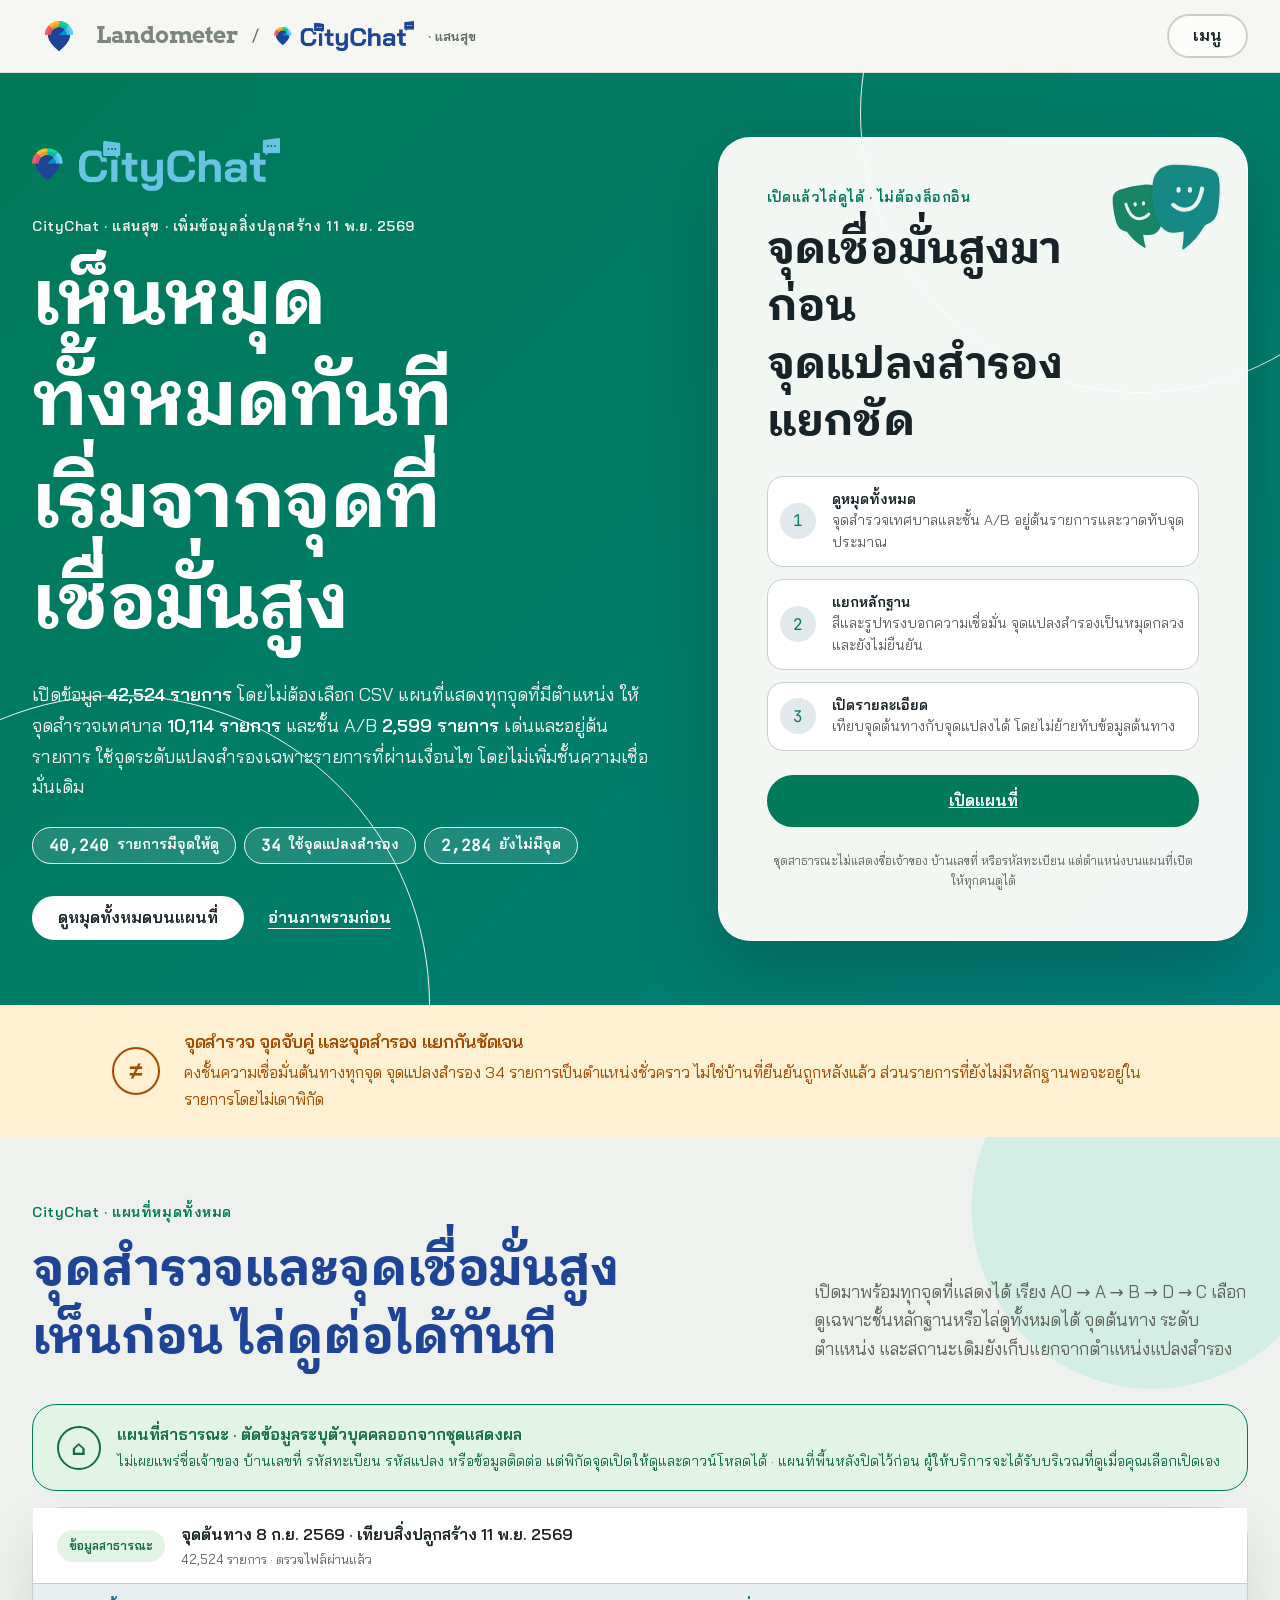
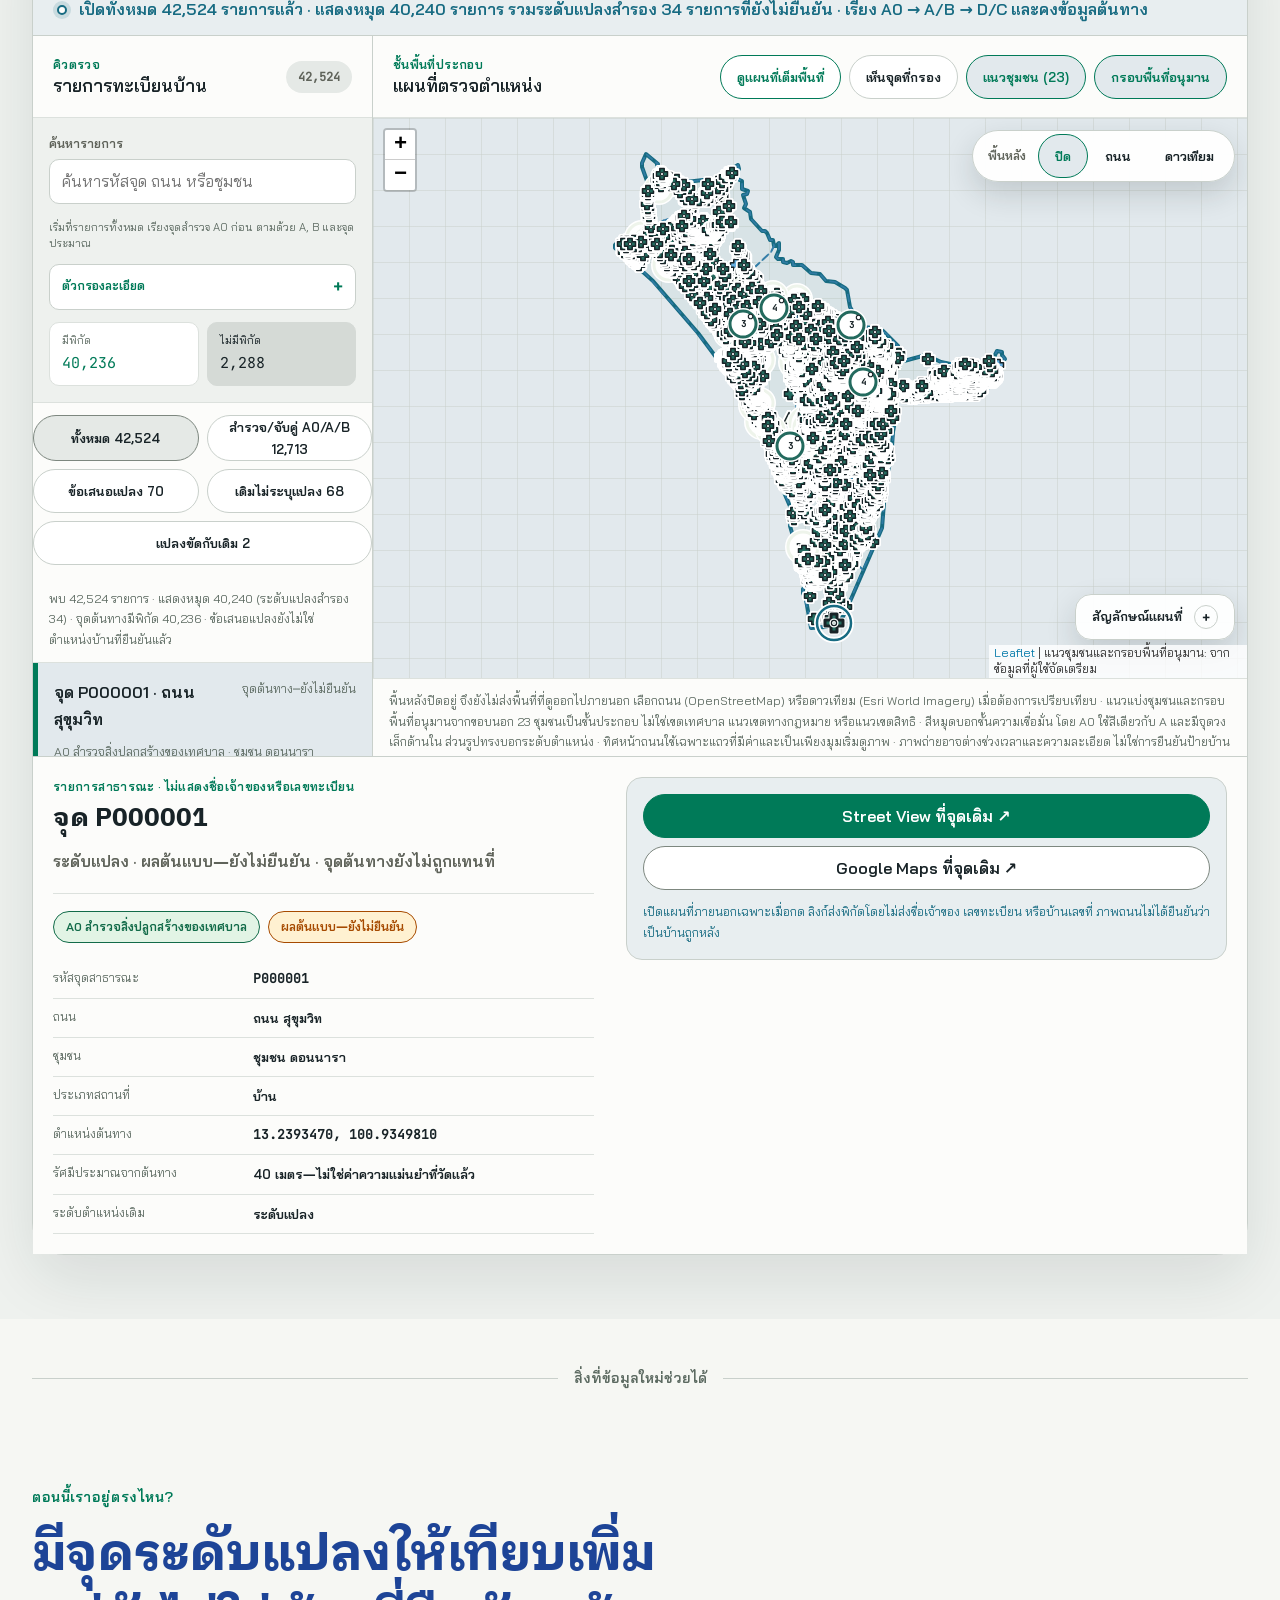
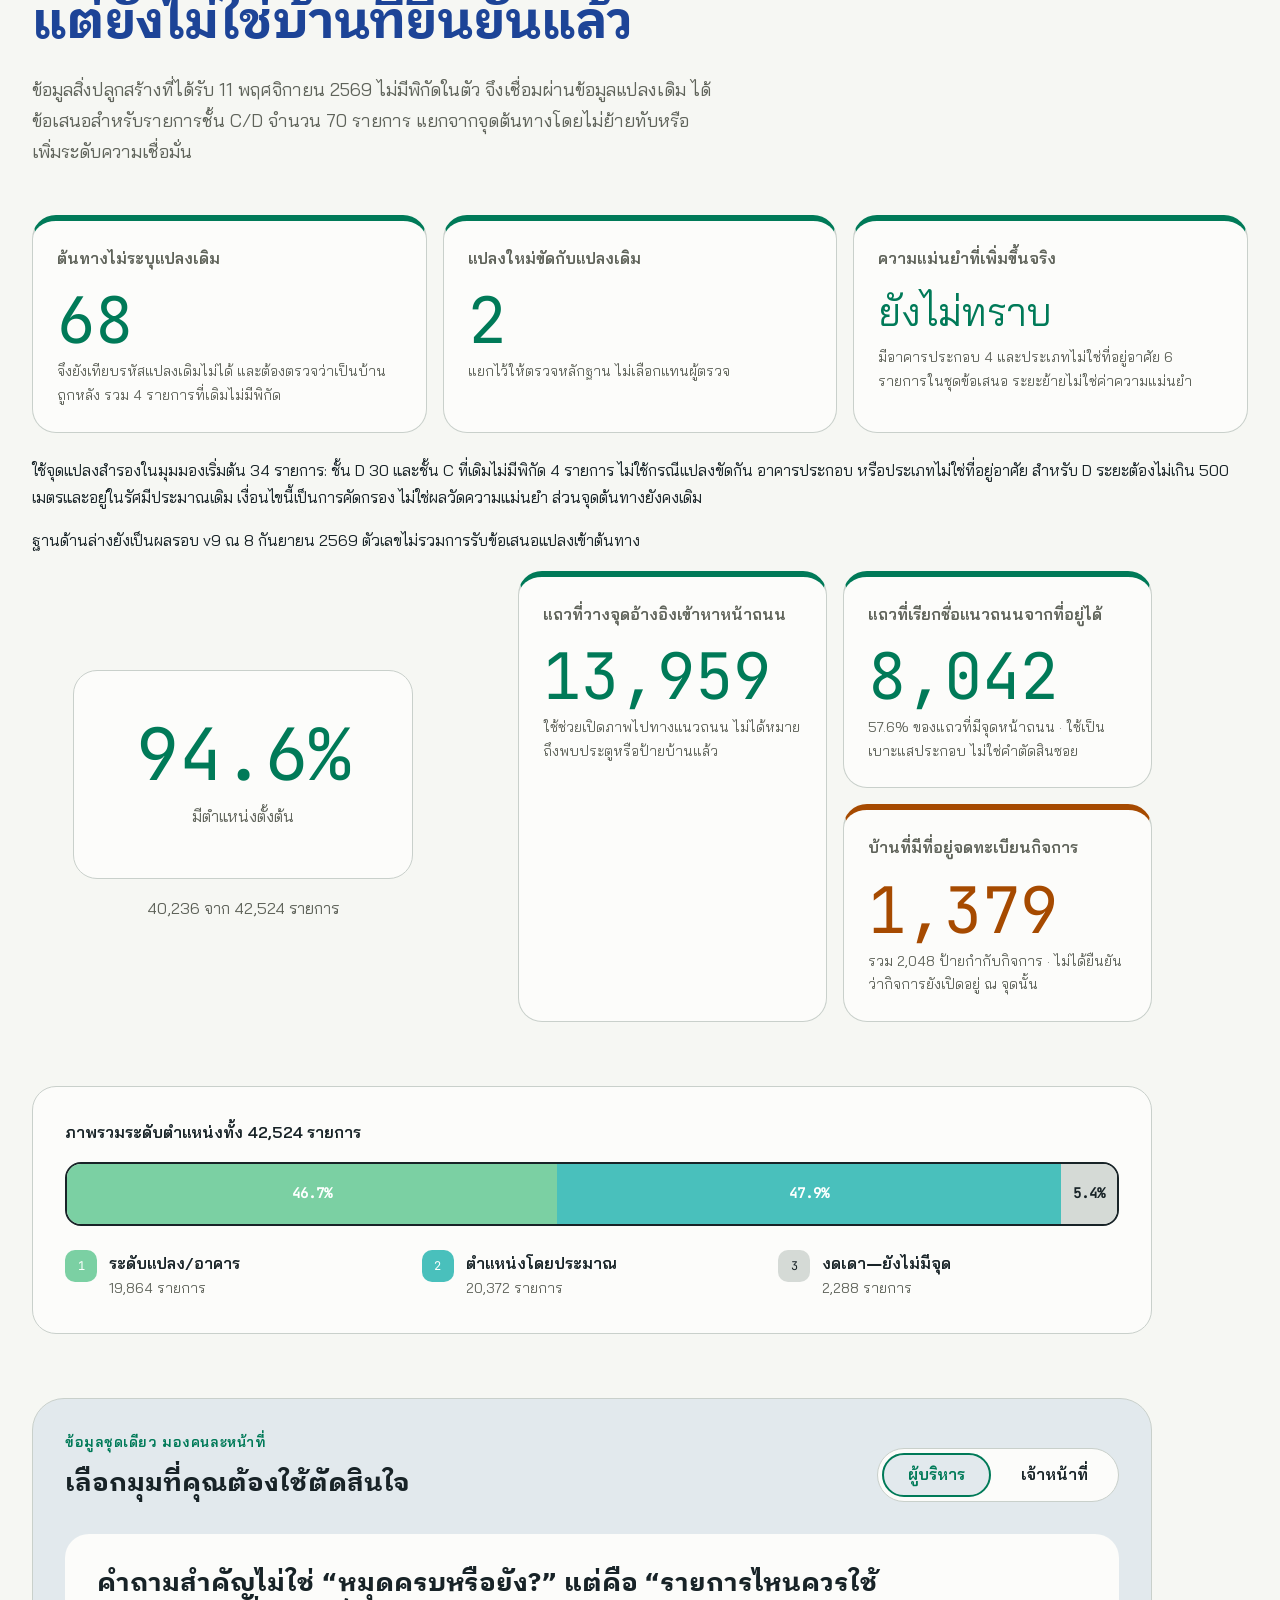
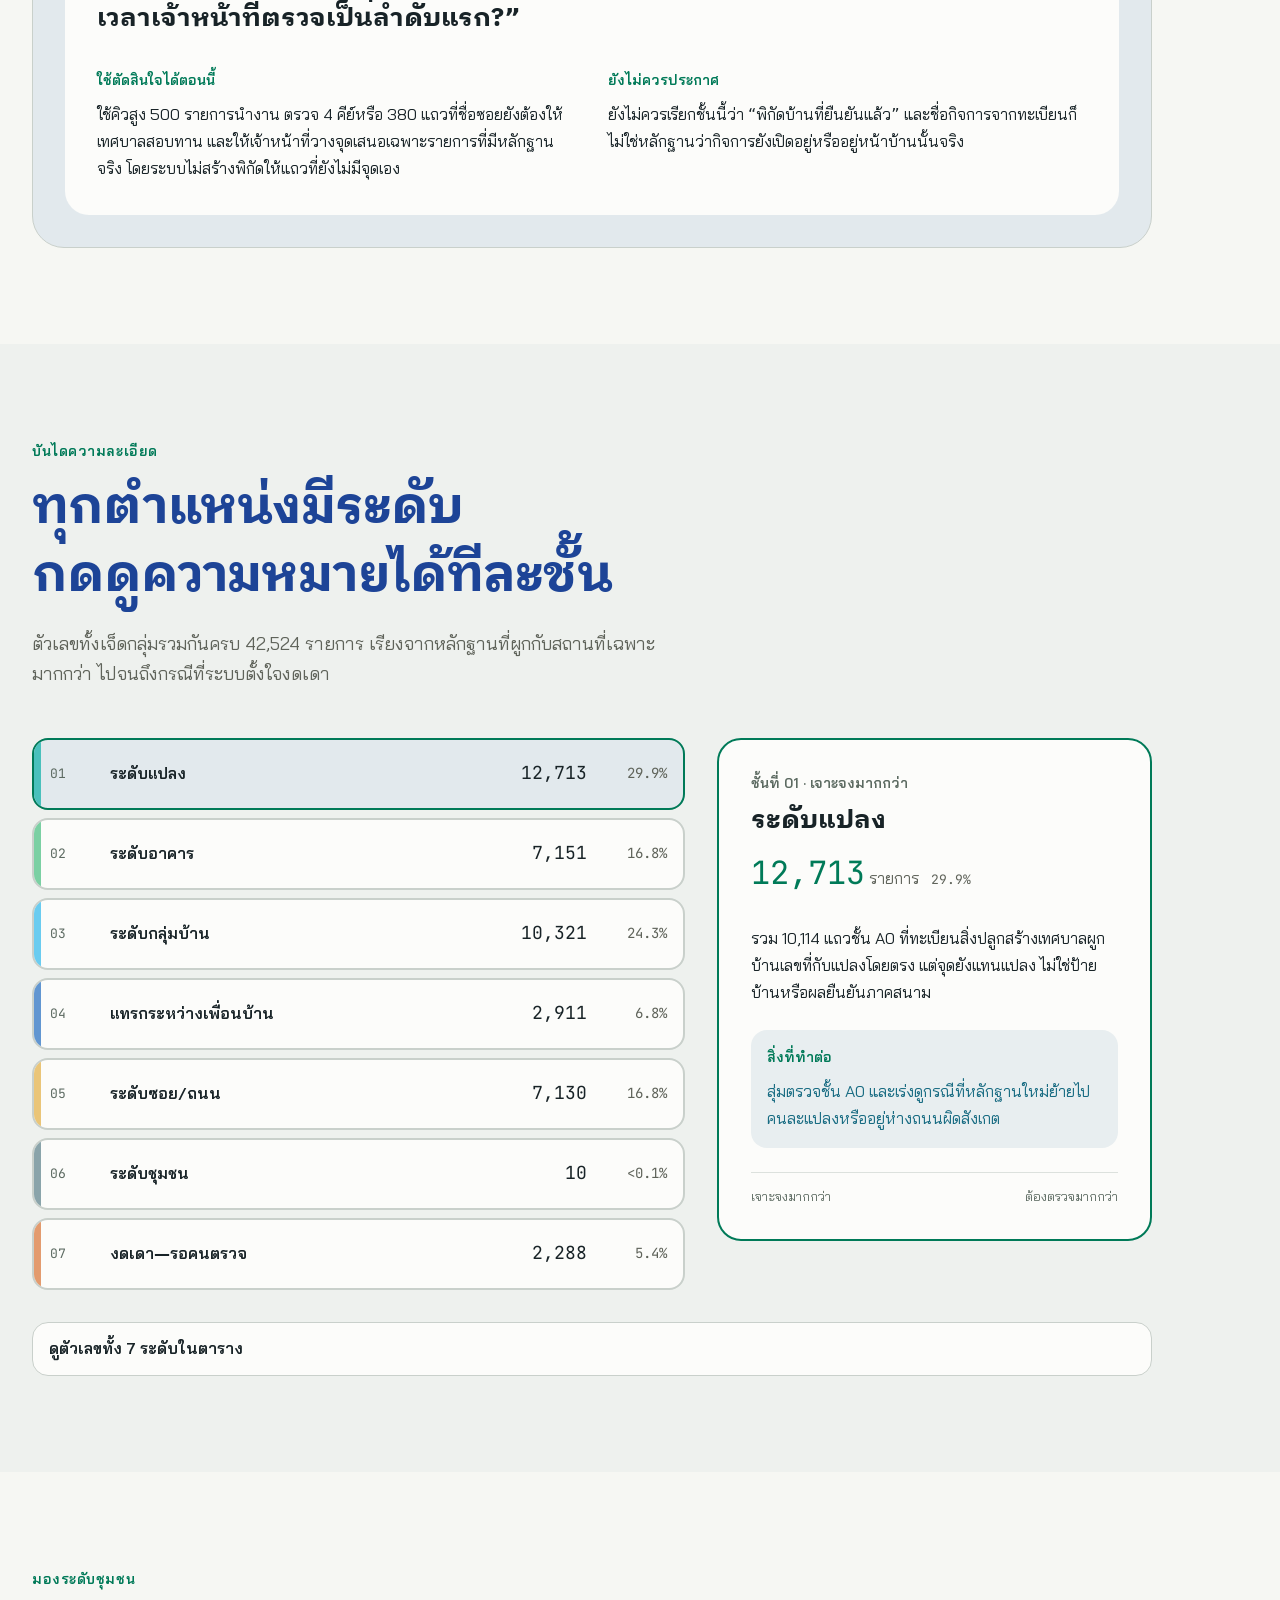
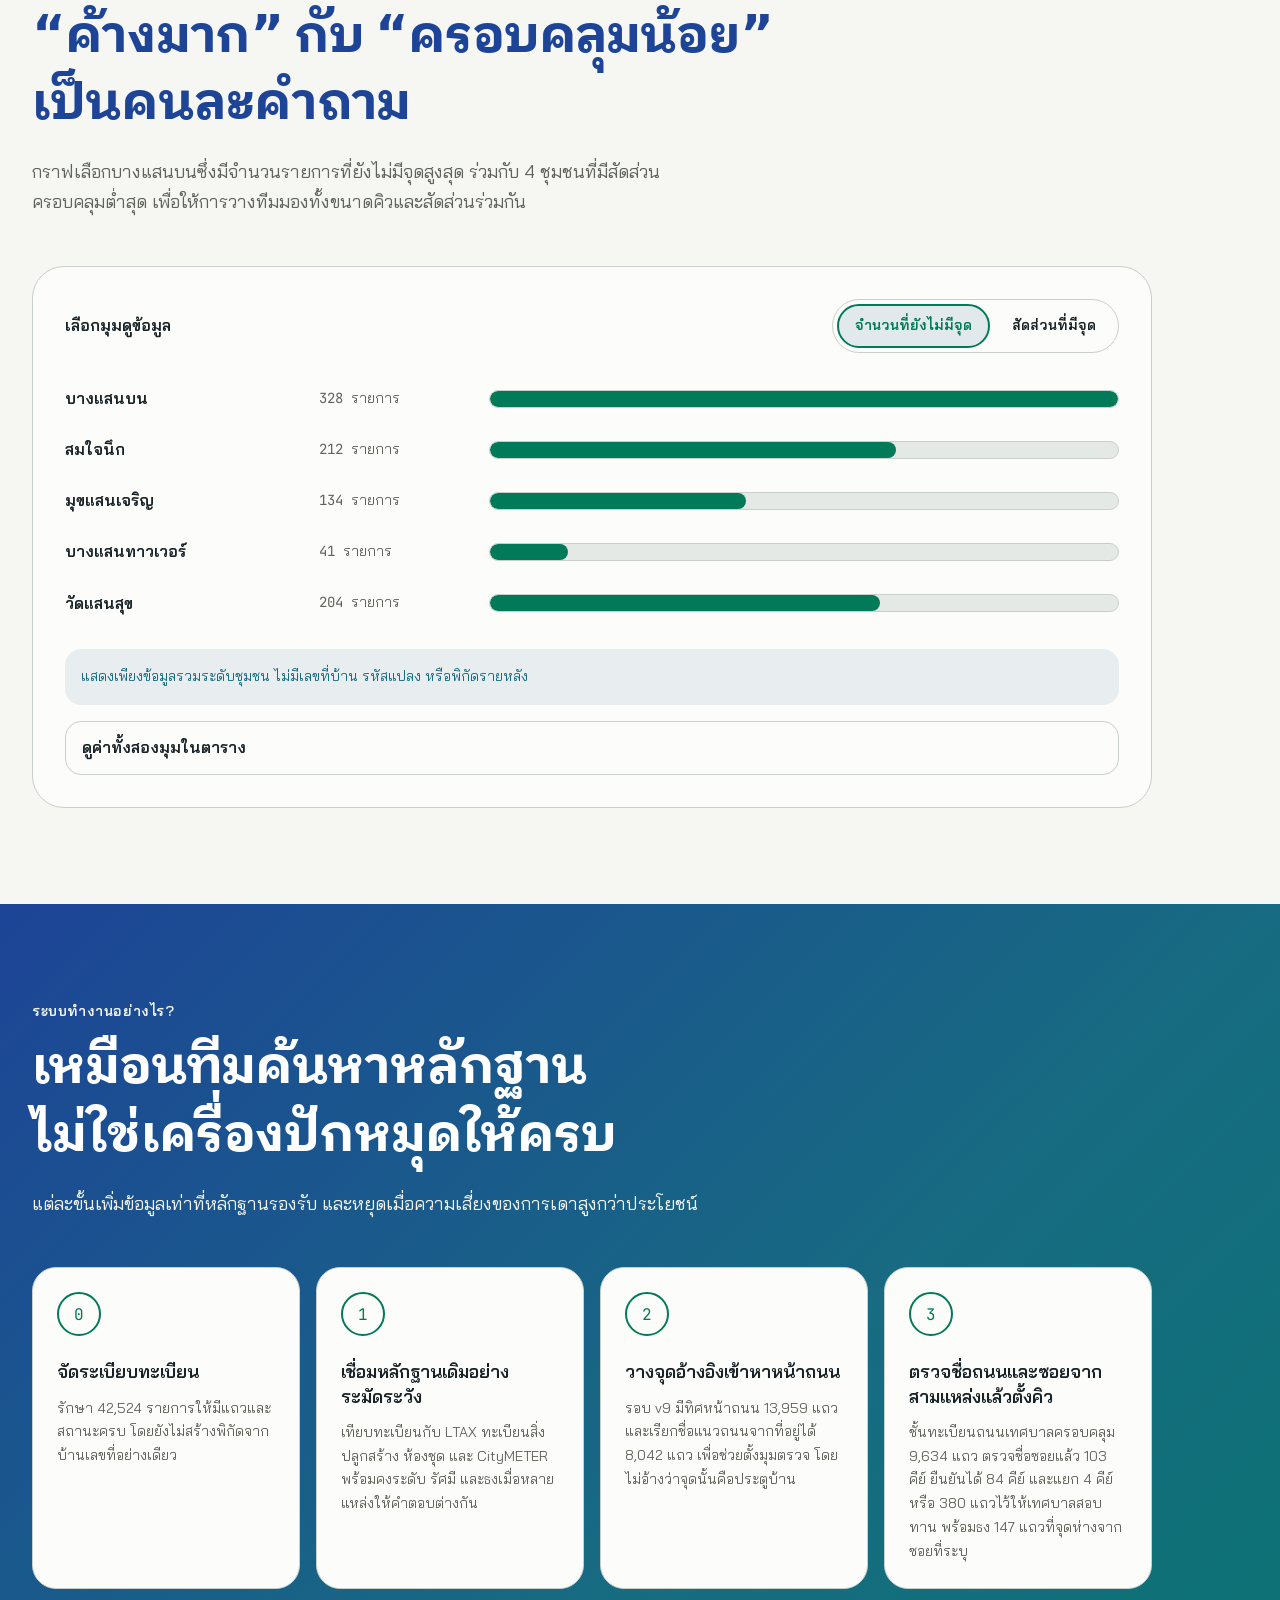
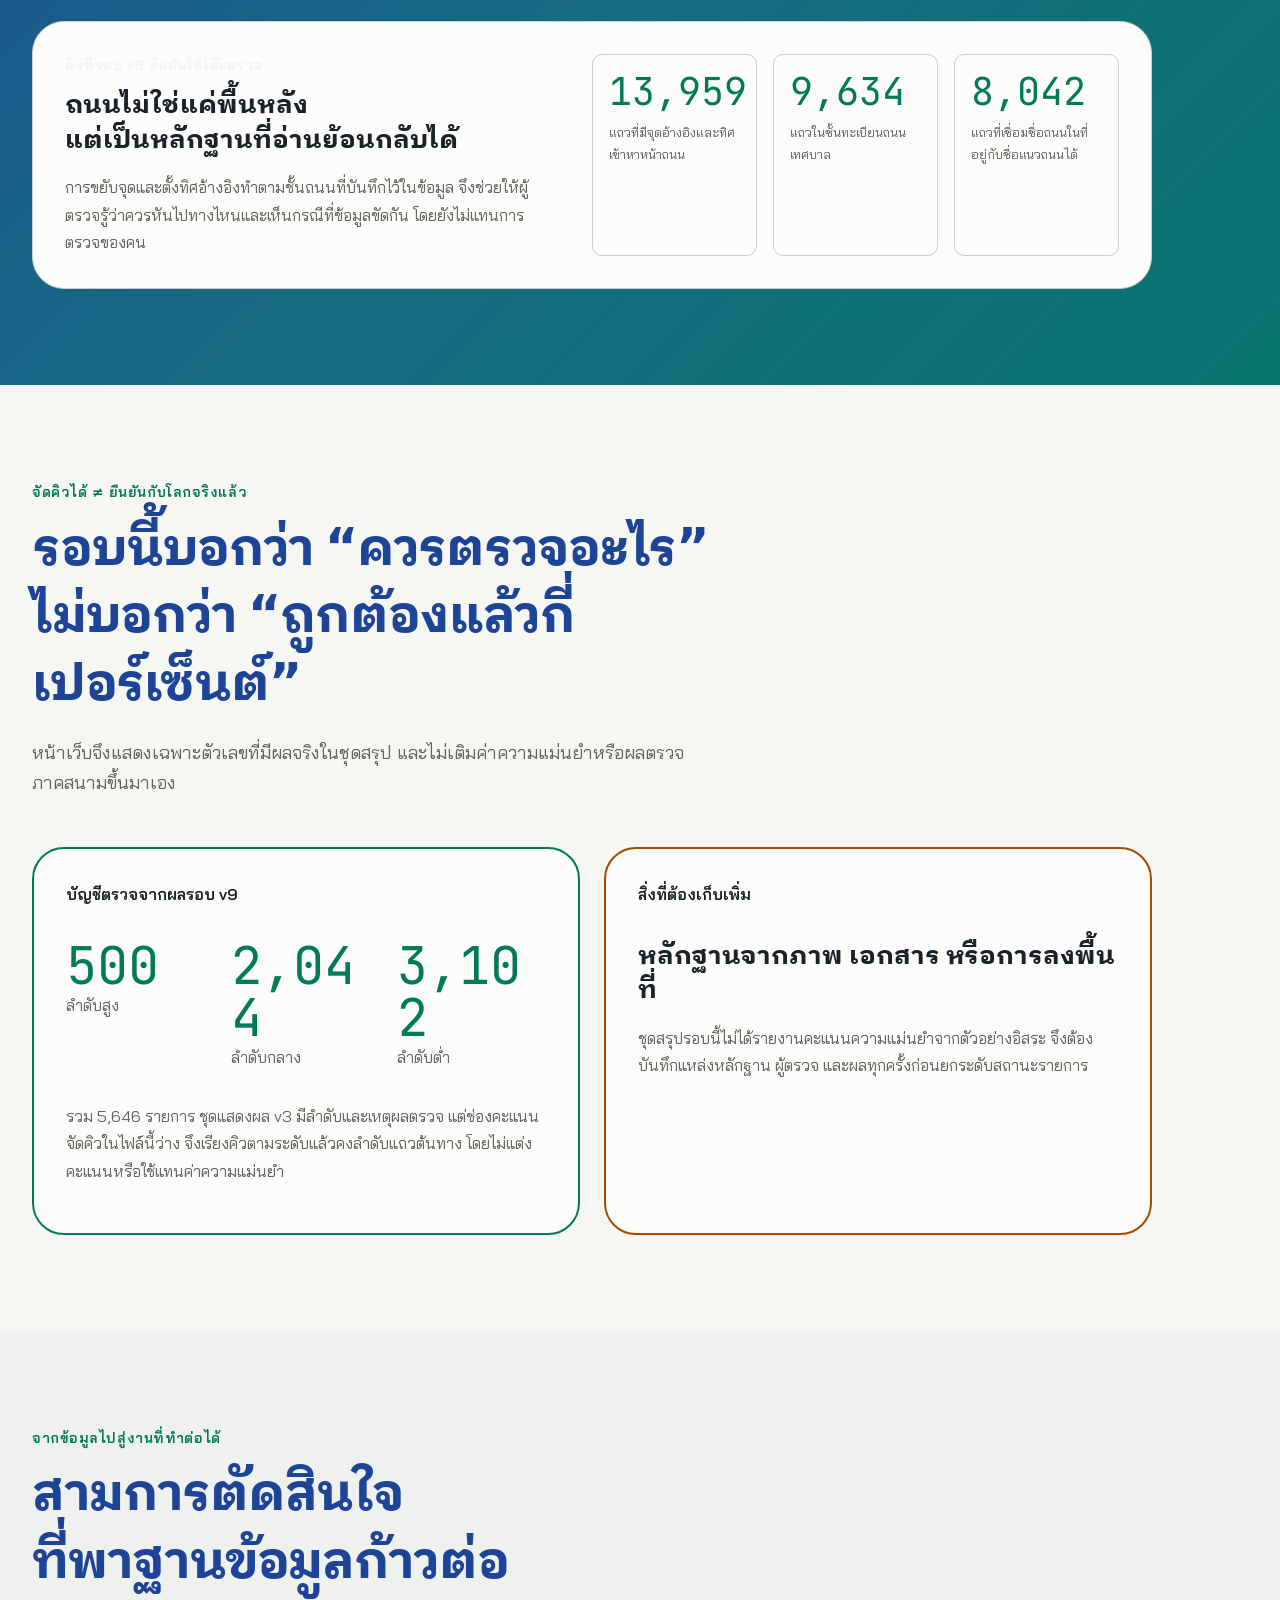
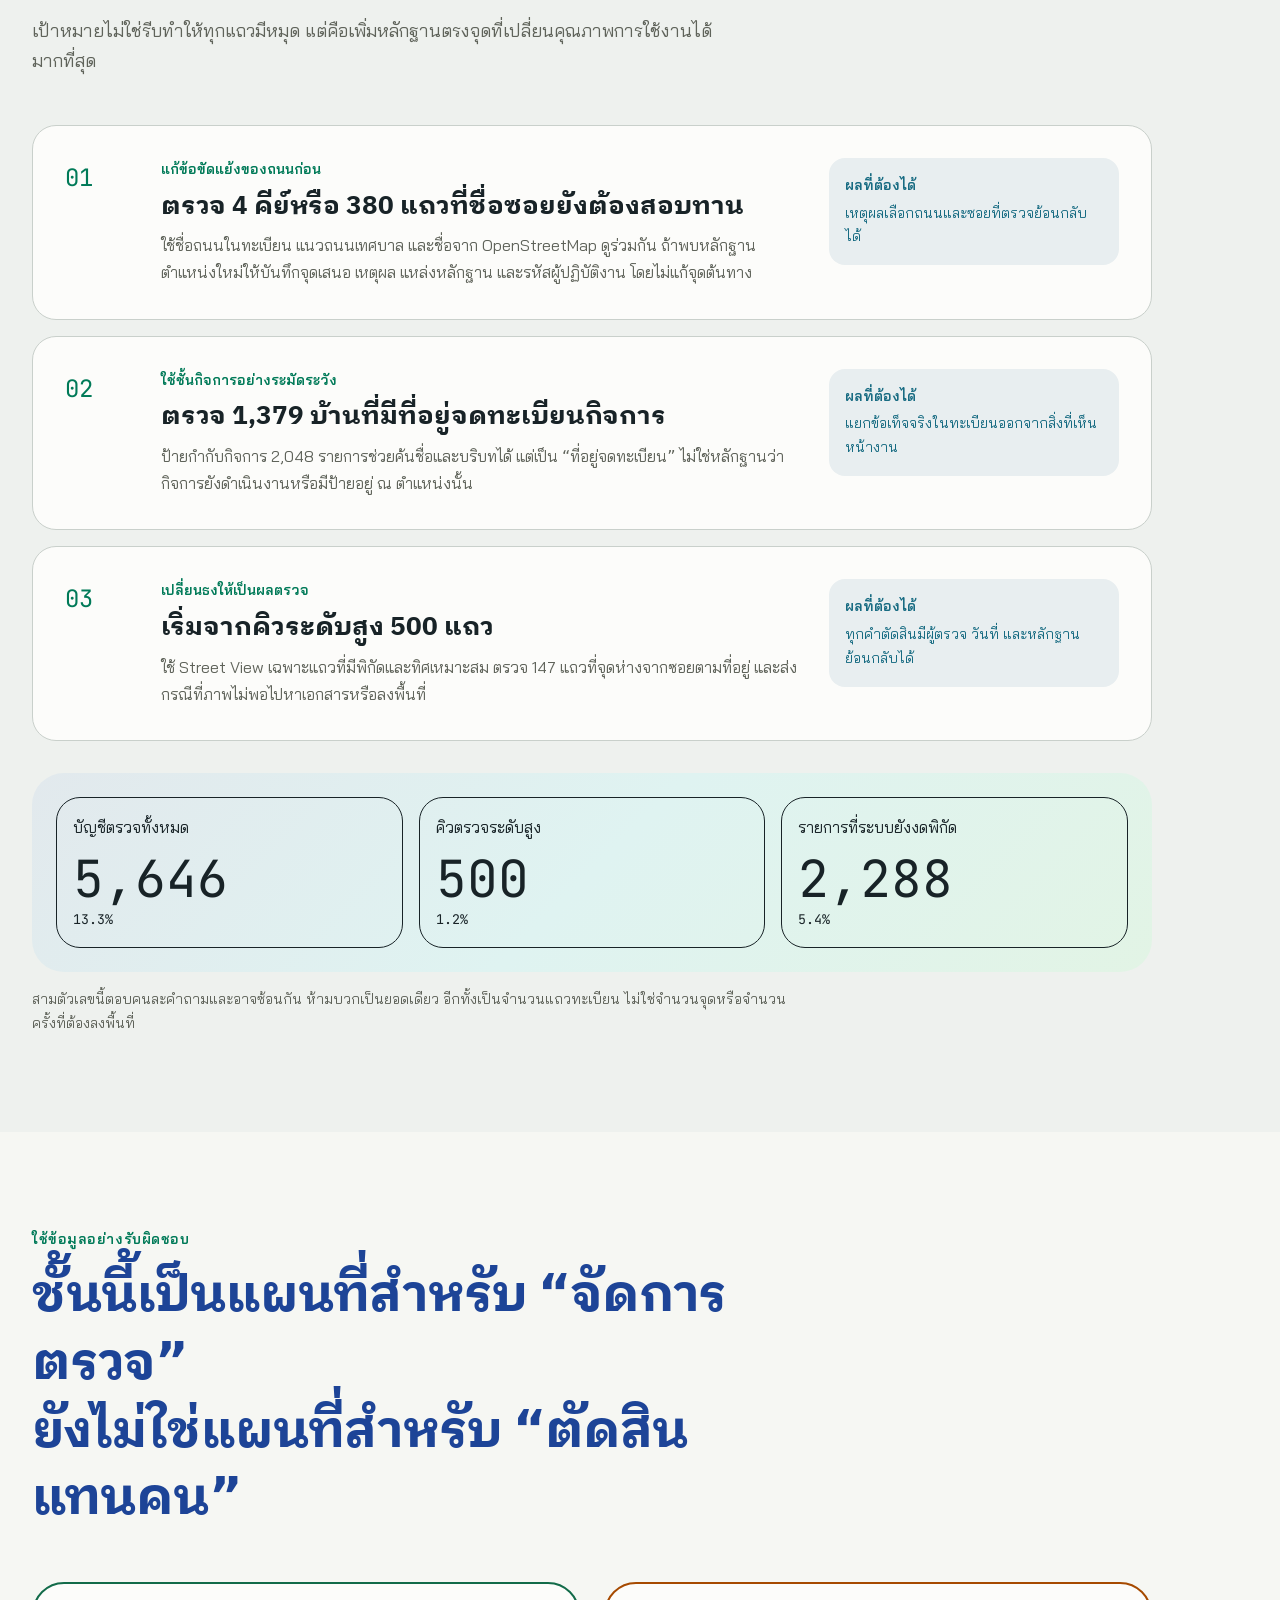
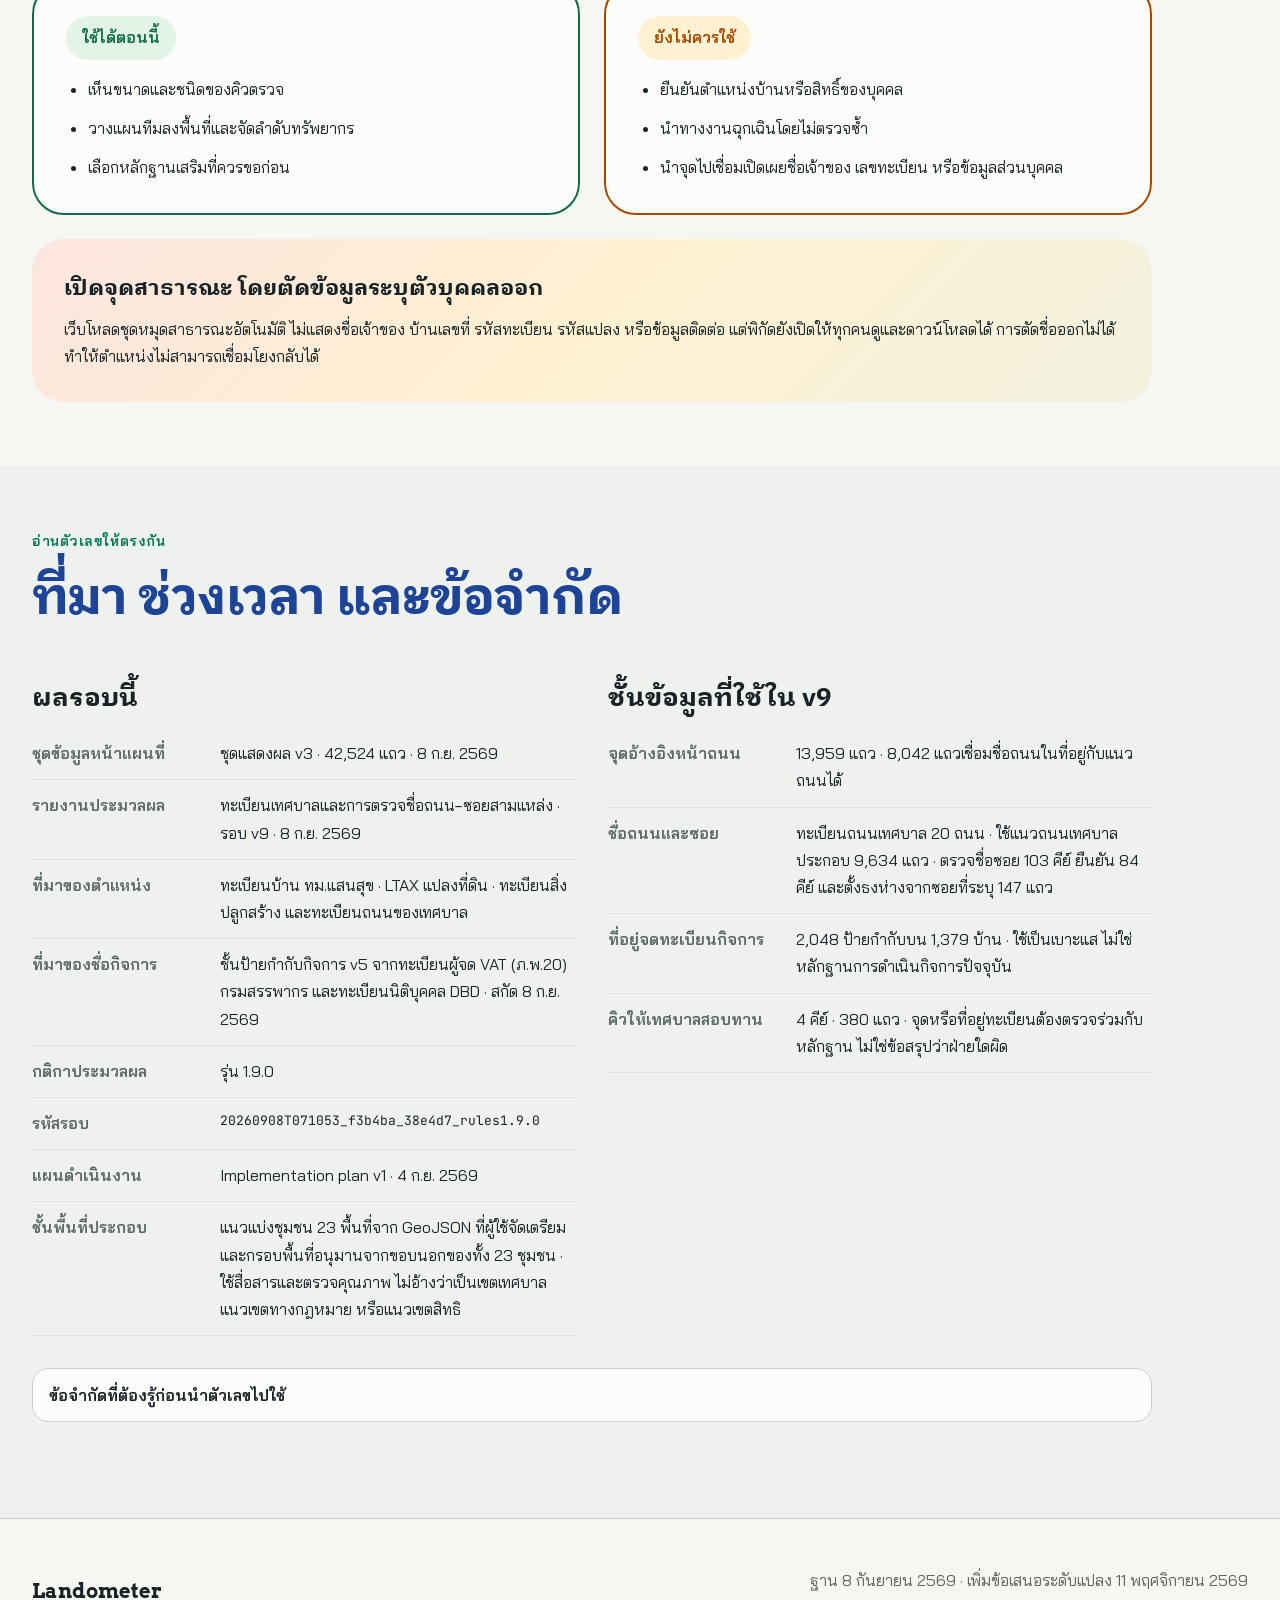
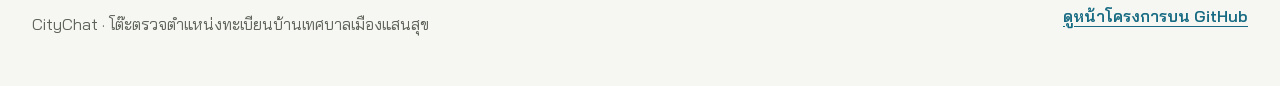
==== commit b2b59401: "Keep public map overview clear and align all-points guidance" ====
--- a/index.html
+++ b/index.html
@@ -5,7 +5,7 @@
   <meta name="viewport" content="width=device-width, initial-scale=1">
   <title>สำรวจหมุดแสนสุข · CityChat</title>
   <meta name="description" content="เปิดดูหมุดแสนสุขทั้งหมดได้ทันที ไม่ต้องเลือก CSV เรียงจุดสำรวจเทศบาลและจุดเชื่อมั่นสูงก่อน พร้อมตำแหน่งระดับแปลงสำรองที่ระบุสถานะชัดเจน">
-  <meta name="citychat-release" content="public-20261111">
+  <meta name="citychat-release" content="public-20261111-r2">
   <meta name="robots" content="index,follow">
   <meta name="theme-color" content="#1D4497">
   <meta name="referrer" content="strict-origin-when-cross-origin">
@@ -47,7 +47,7 @@
   <script defer src="assets/marker-grouping.js?v=20260906-building-only"></script>
   <script defer src="assets/csv-parser.js?v=20260908-display-v3-r3"></script>
   <script defer src="assets/coordinate-adjustment.js?v=20260908-display-v3-r2"></script>
-  <script defer src="assets/record-explorer.js?v=20261111-public"></script>
+  <script defer src="assets/record-explorer.js?v=20261111-public-r2"></script>
 </head>
 <body id="top">
   <a class="skip-link" href="#main">ข้ามไปยังเนื้อหาหลัก</a>
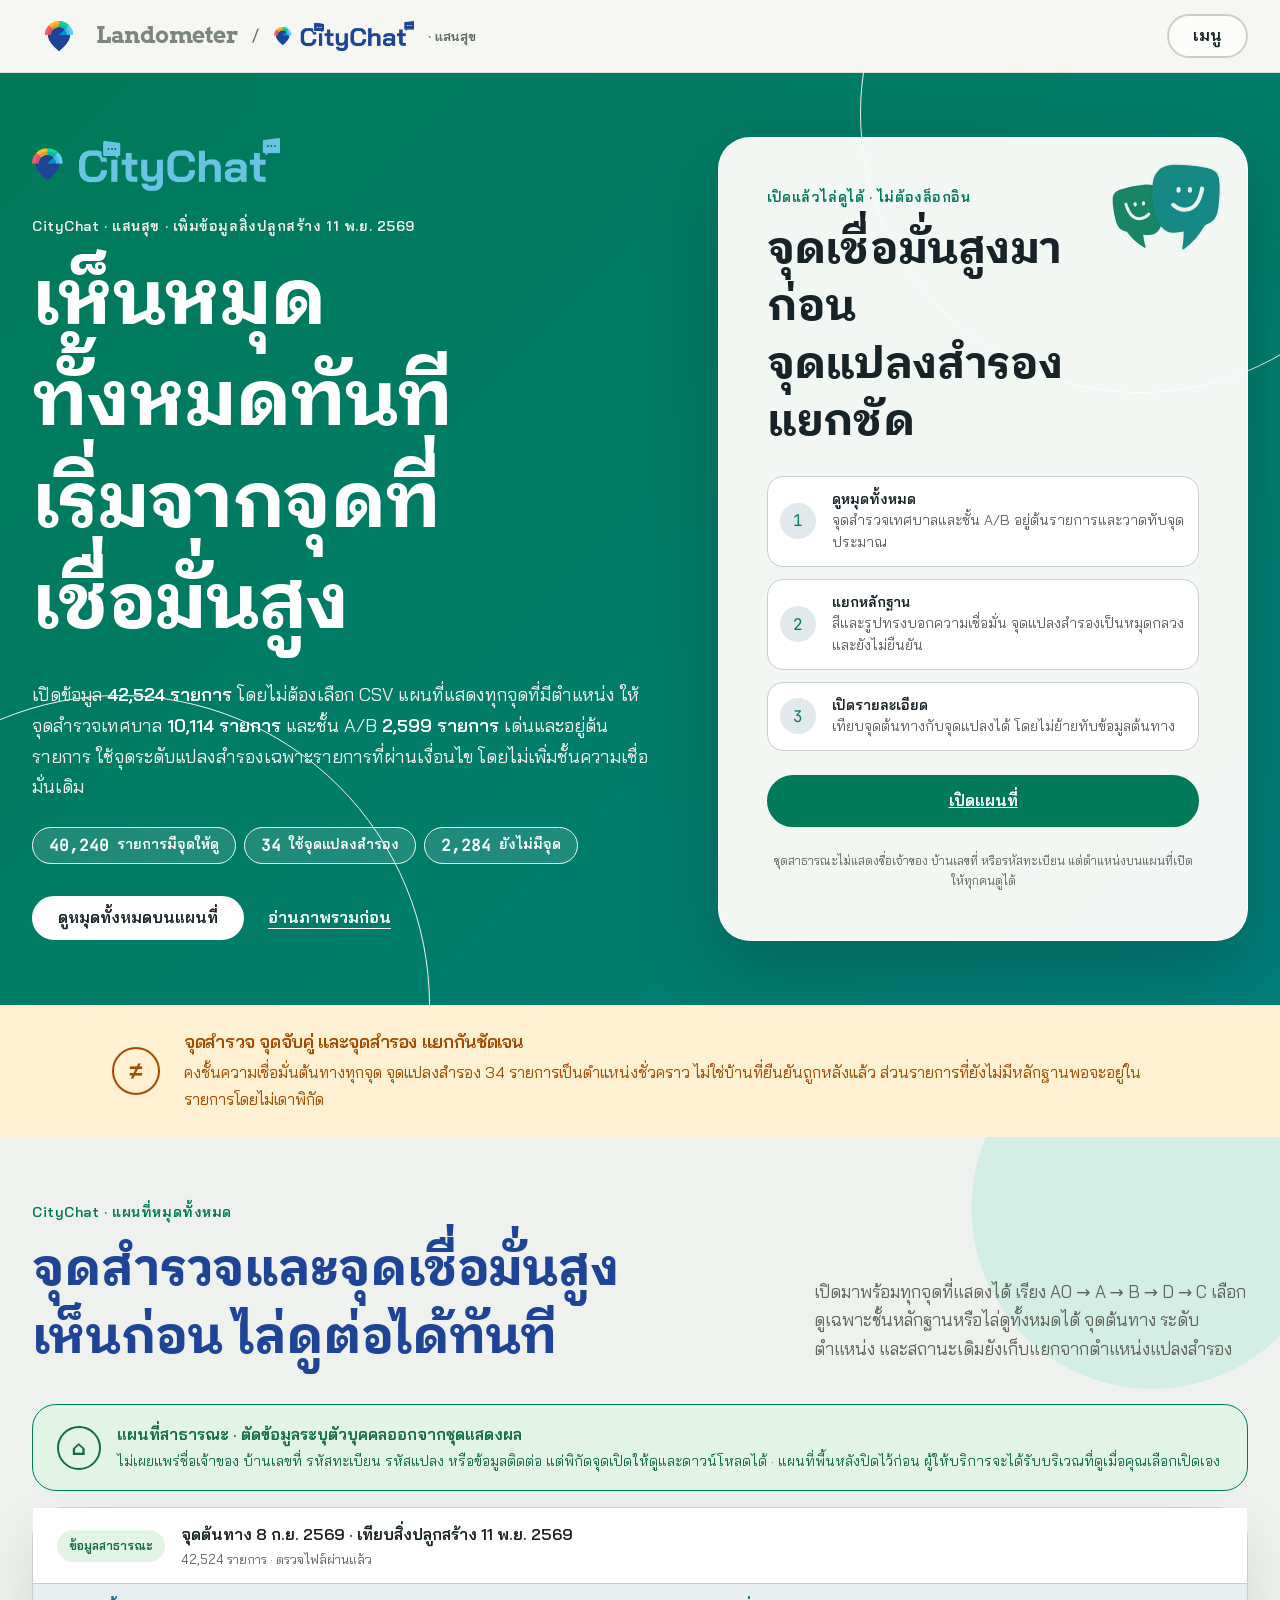
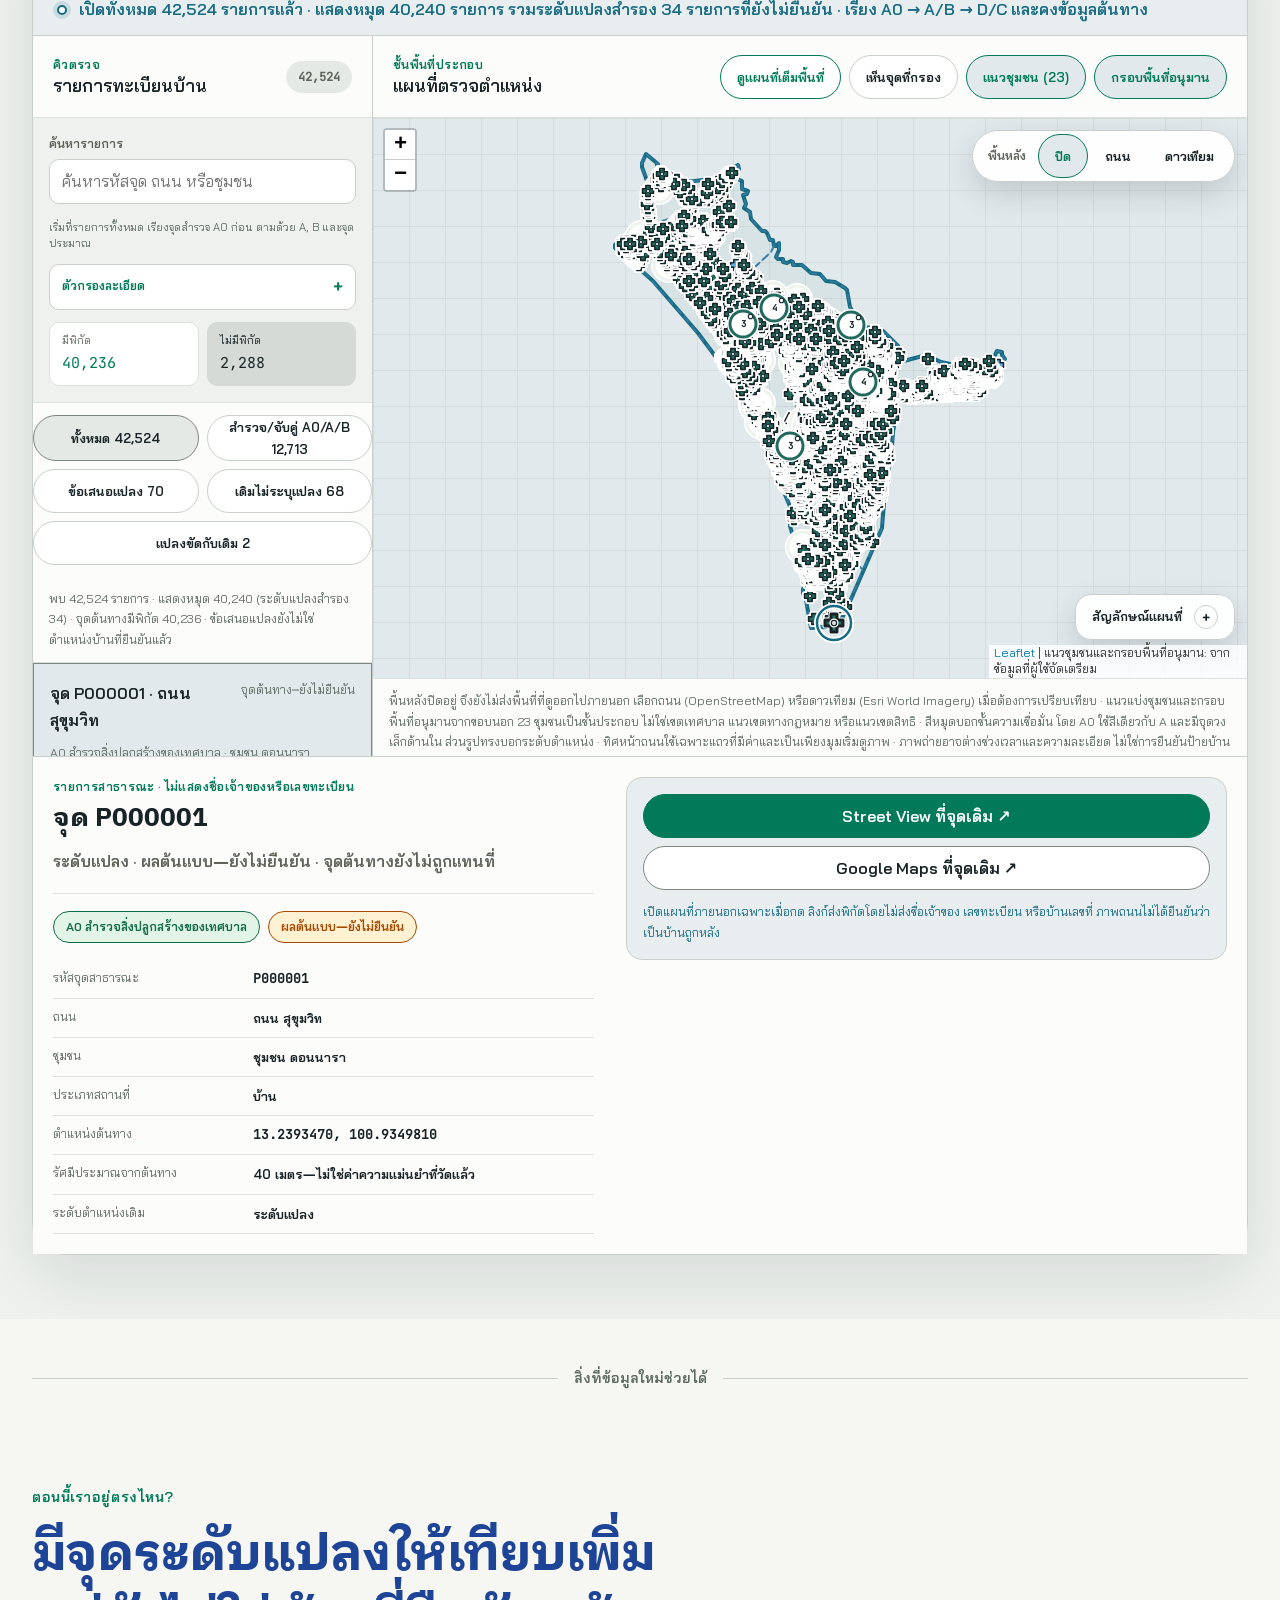
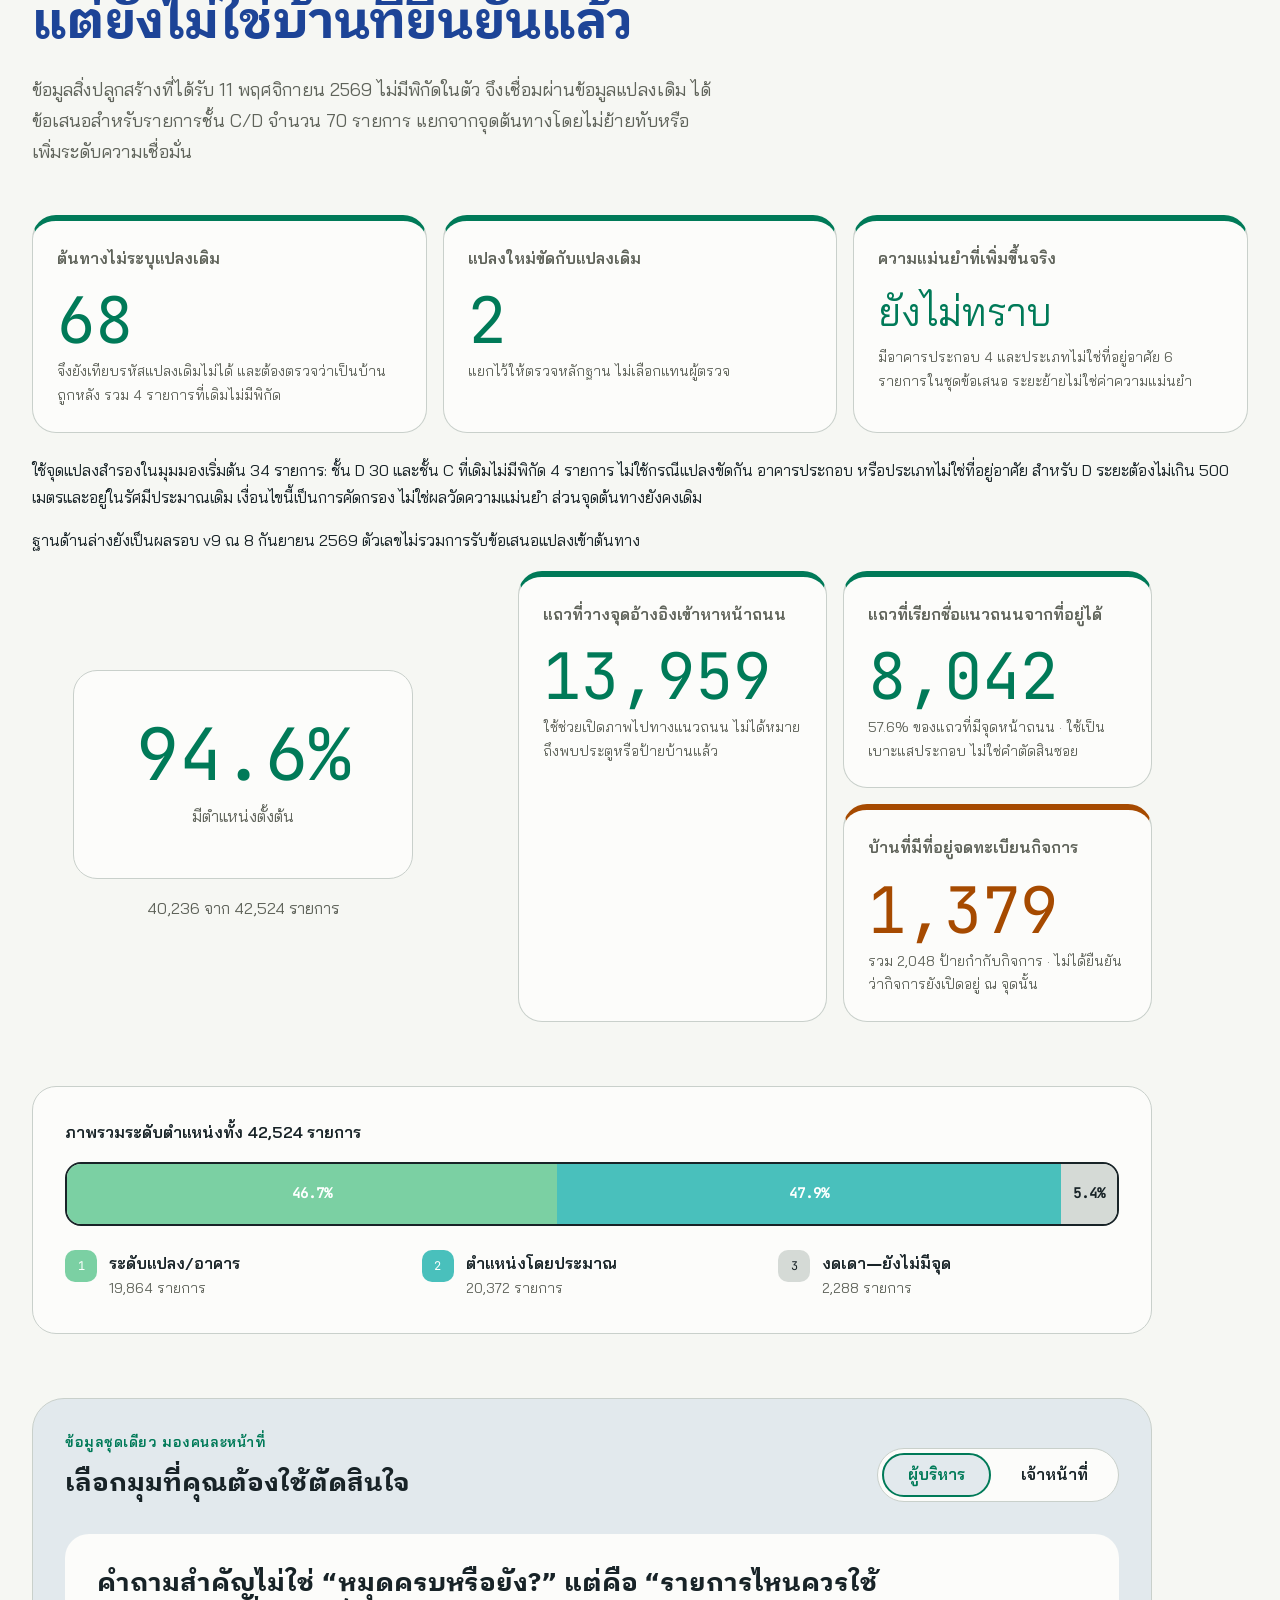
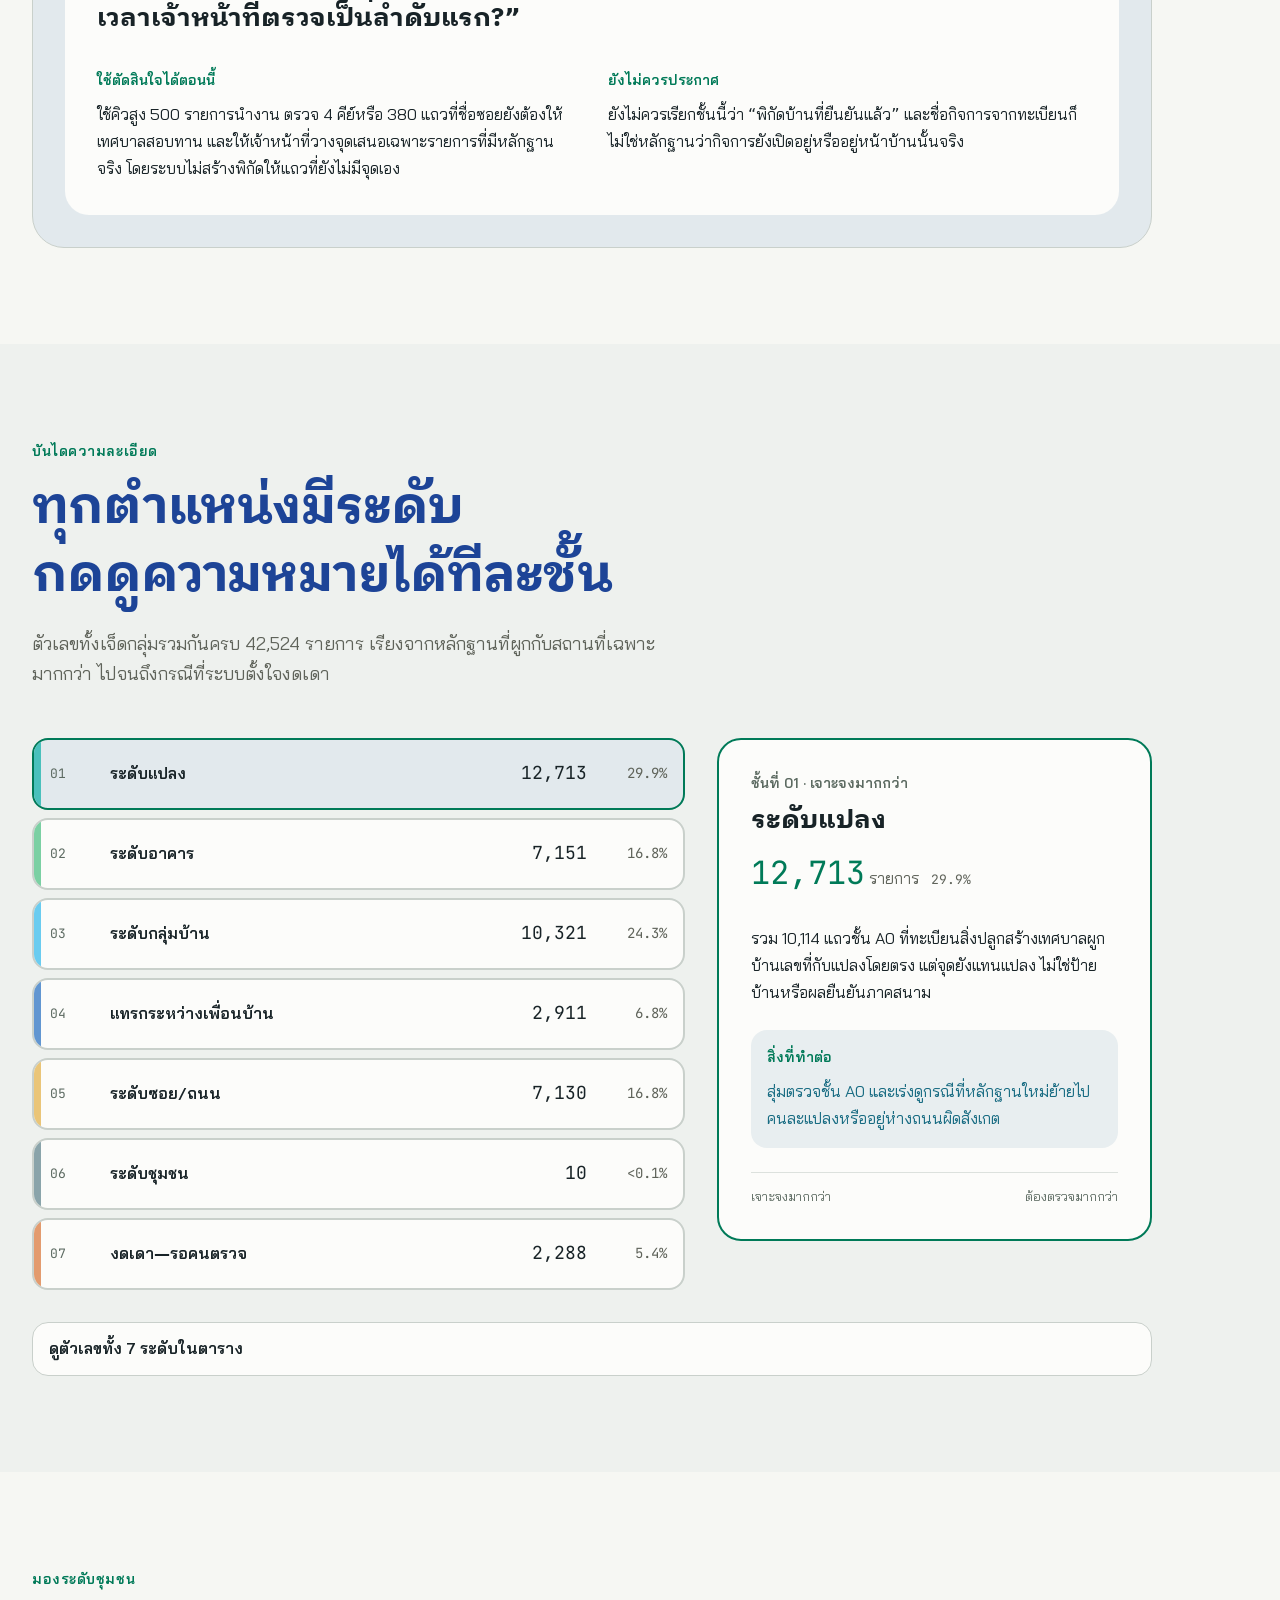
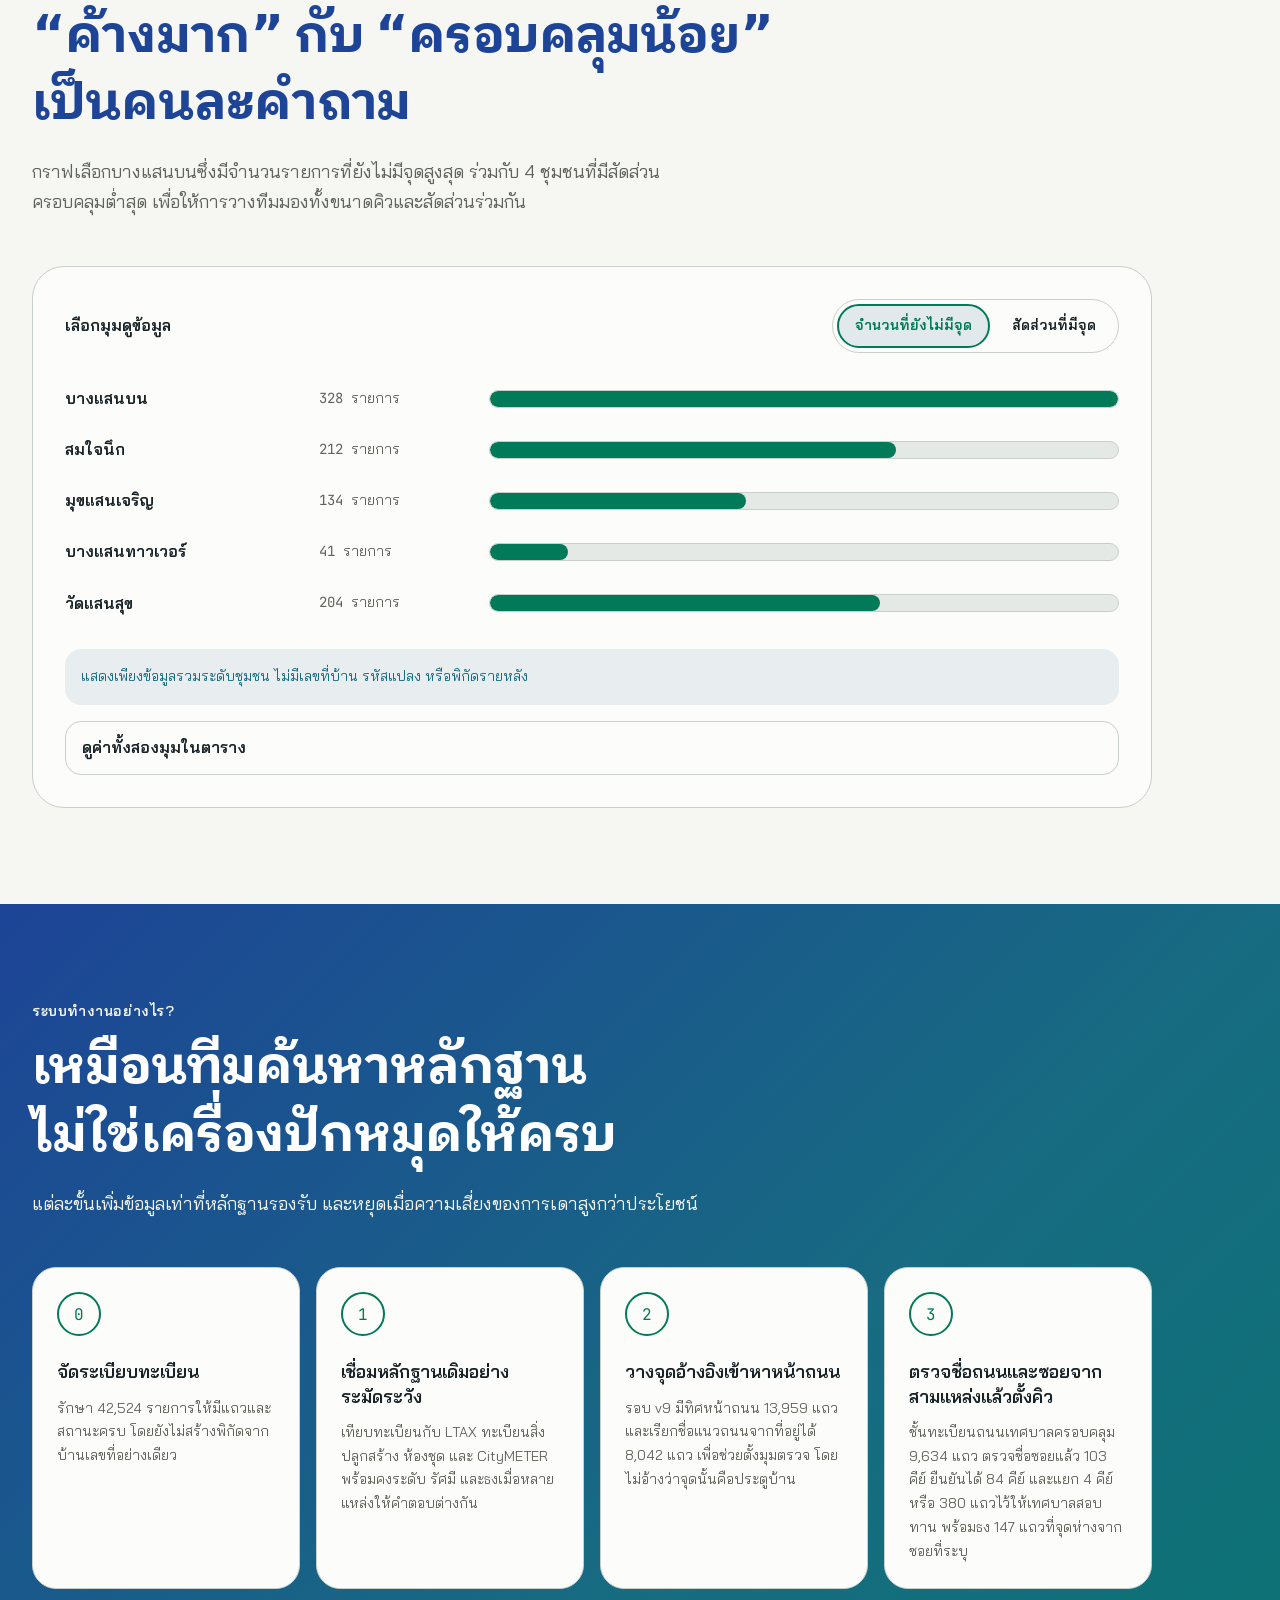
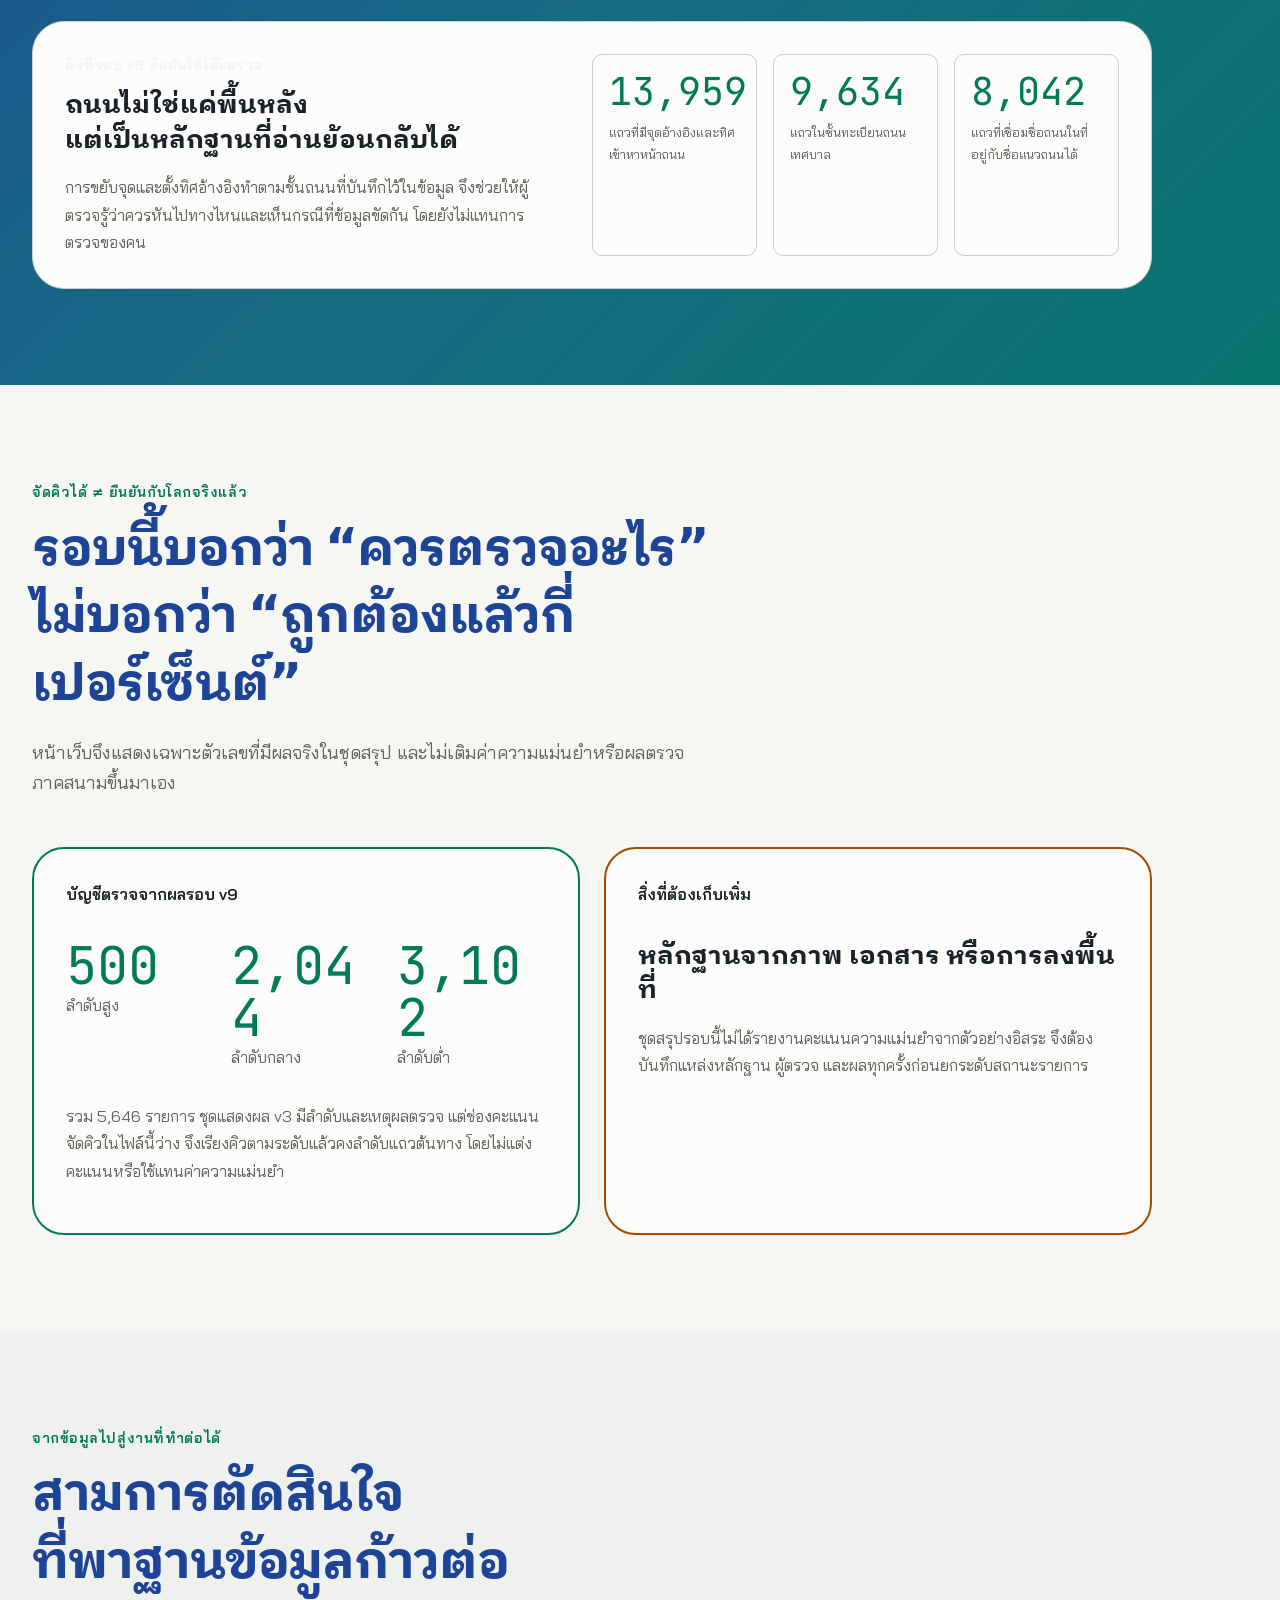
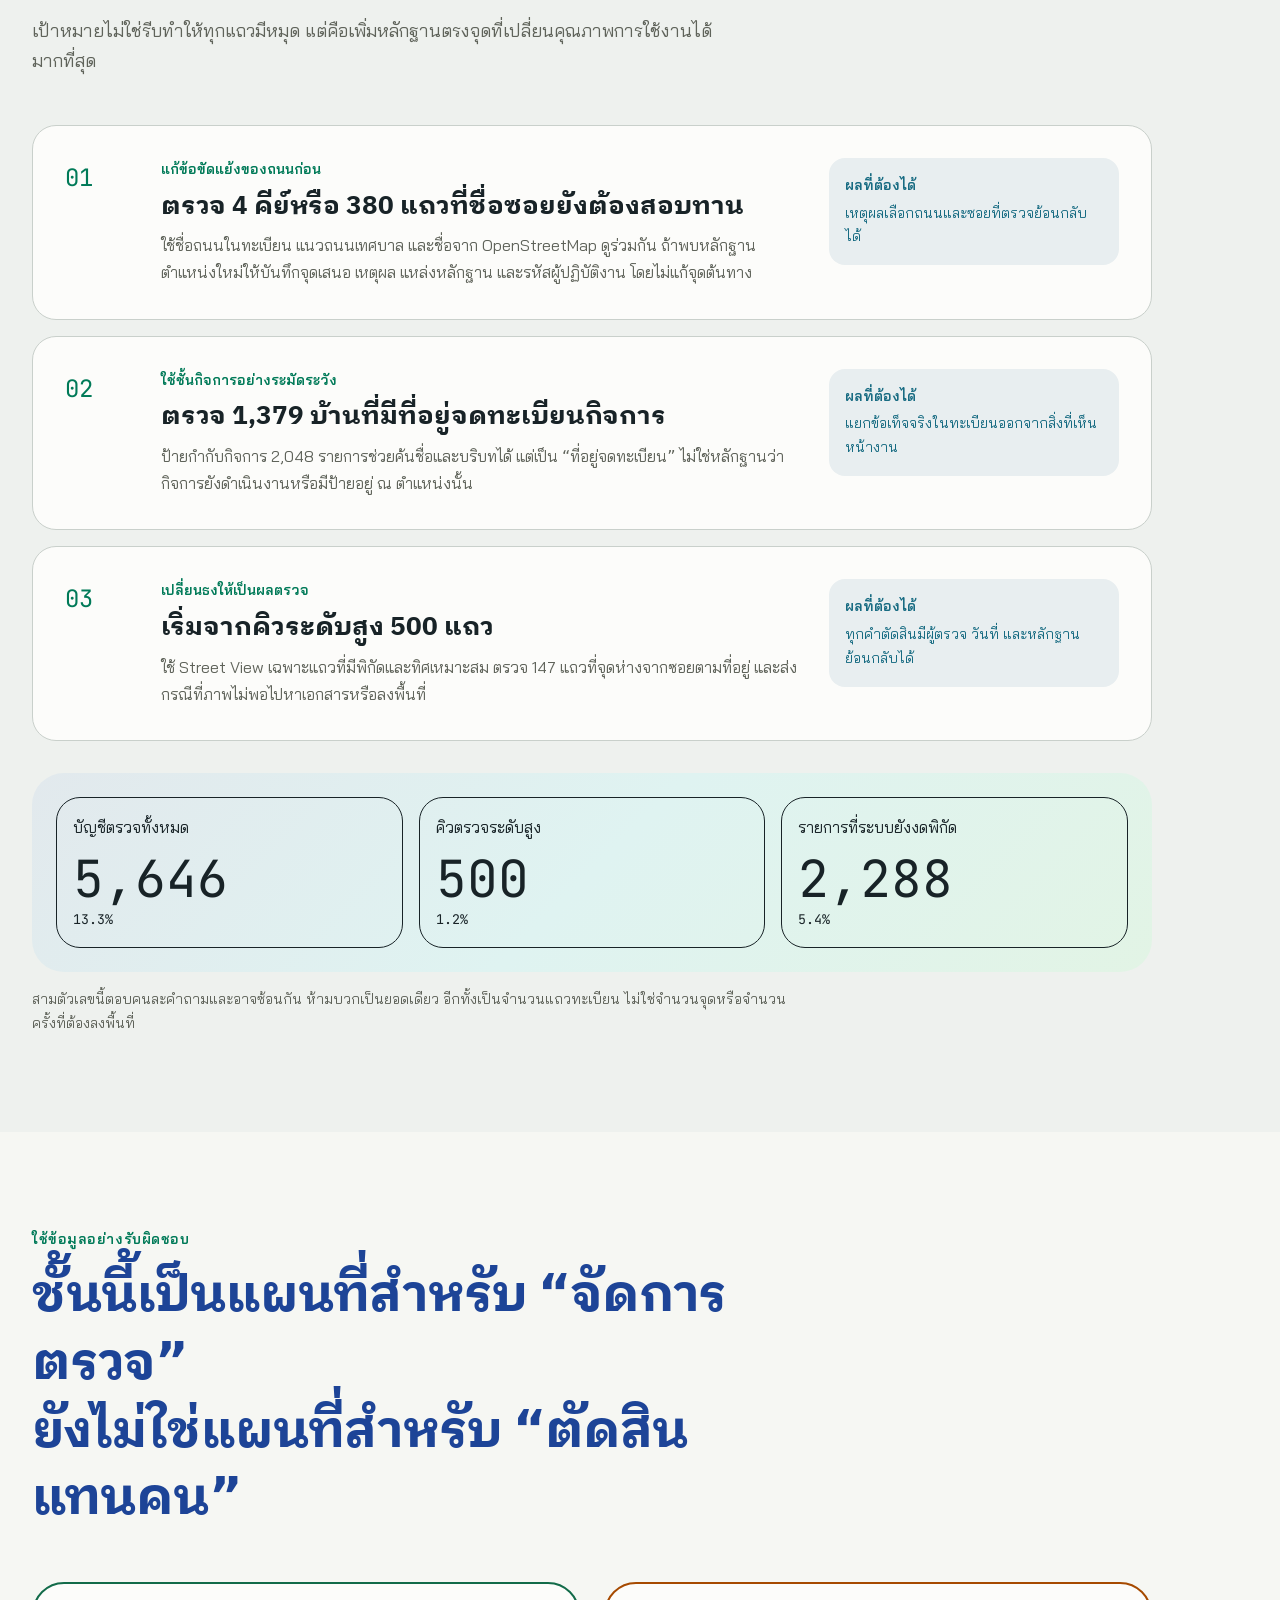
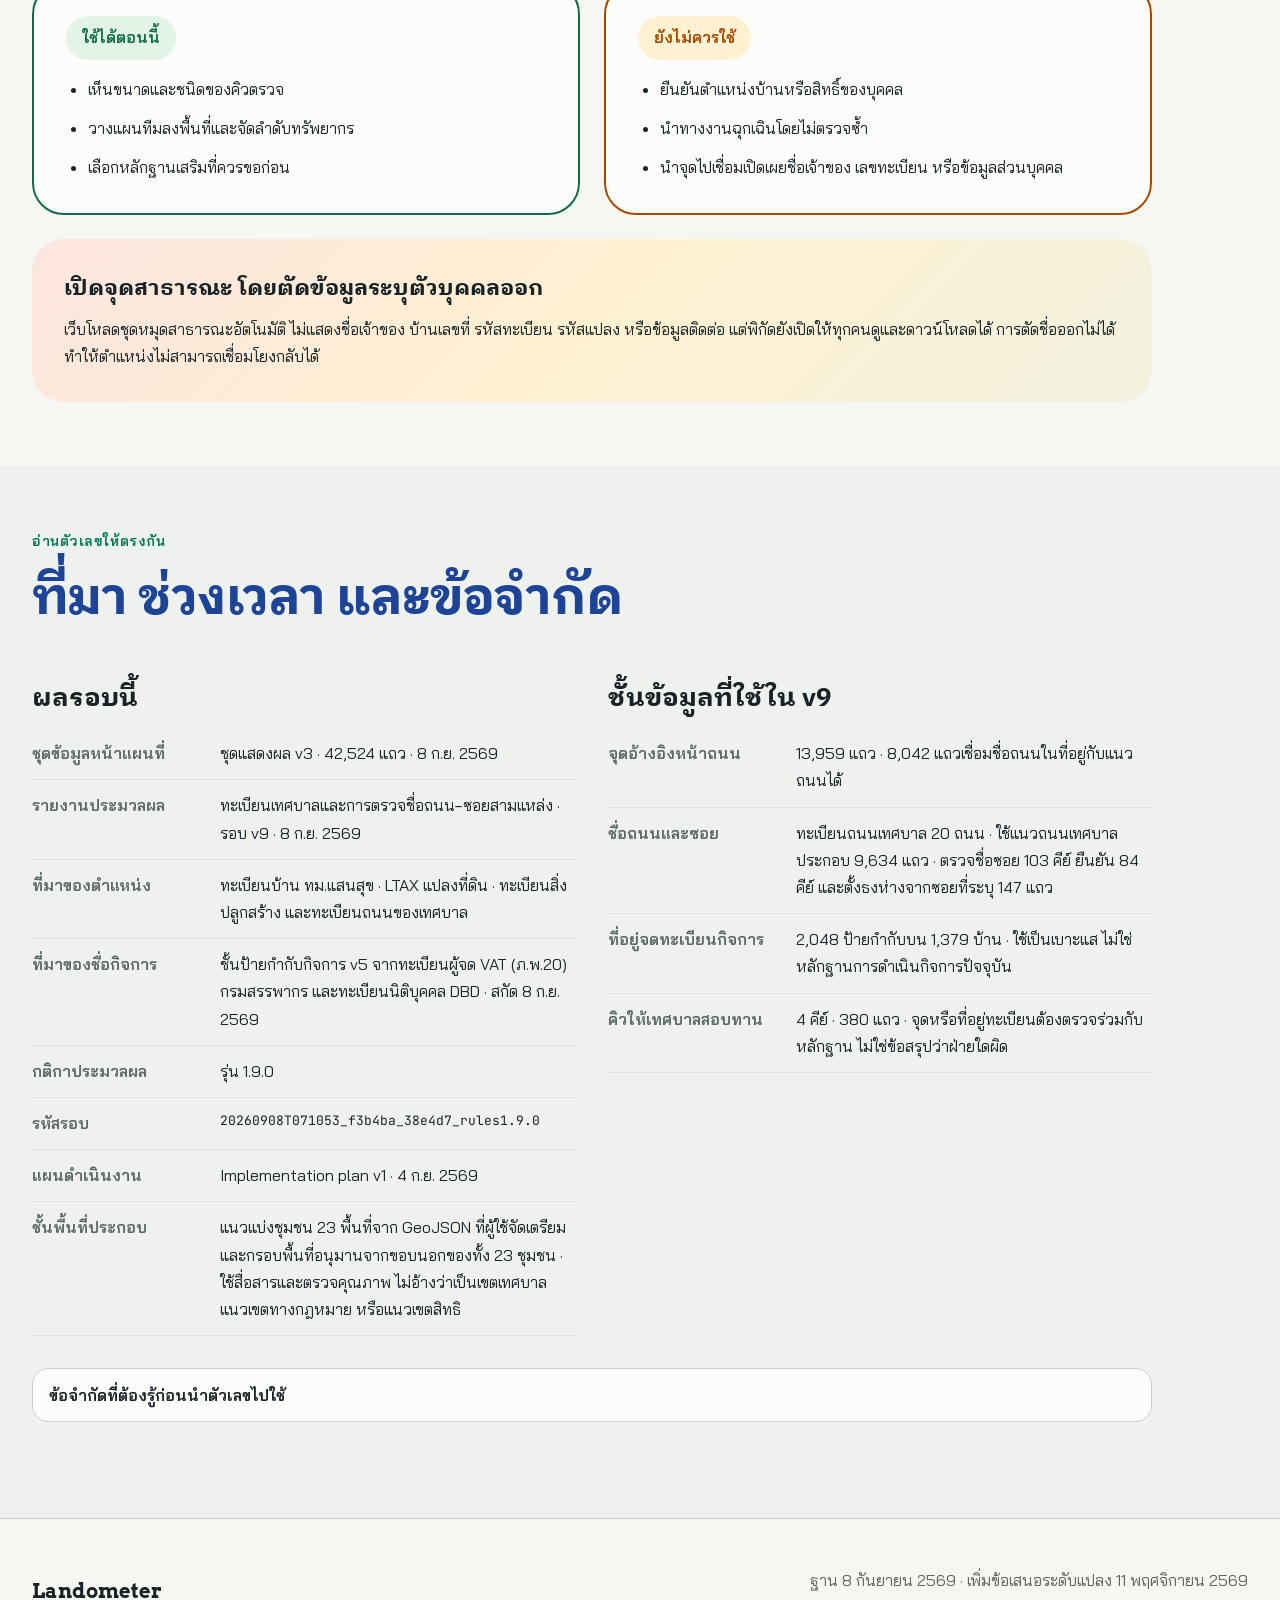
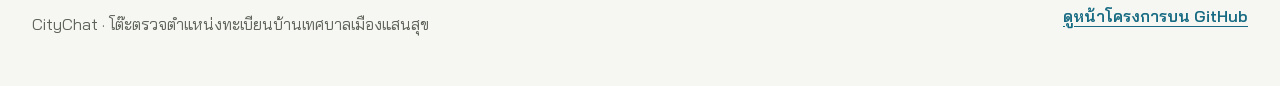
==== commit dca7dcc7: "Use uniform selection borders in the public map" ====
--- a/index.html
+++ b/index.html
@@ -5,7 +5,7 @@
   <meta name="viewport" content="width=device-width, initial-scale=1">
   <title>สำรวจหมุดแสนสุข · CityChat</title>
   <meta name="description" content="เปิดดูหมุดแสนสุขทั้งหมดได้ทันที ไม่ต้องเลือก CSV เรียงจุดสำรวจเทศบาลและจุดเชื่อมั่นสูงก่อน พร้อมตำแหน่งระดับแปลงสำรองที่ระบุสถานะชัดเจน">
-  <meta name="citychat-release" content="public-20261111-r2">
+  <meta name="citychat-release" content="public-20261111-r3">
   <meta name="robots" content="index,follow">
   <meta name="theme-color" content="#1D4497">
   <meta name="referrer" content="strict-origin-when-cross-origin">
@@ -41,7 +41,7 @@
   <link rel="stylesheet" href="assets/tokens.css?v=20261111-public">
   <link rel="stylesheet" href="assets/vendor/leaflet/leaflet.css" integrity="sha256-p4NxAoJBhIIN+hmNHrzRCf9tD/miZyoHS5obTRR9BMY=" crossorigin="anonymous">
   <link rel="stylesheet" href="assets/styles.css?v=20261111-public">
-  <link rel="stylesheet" href="assets/explorer.css?v=20261111-public">
+  <link rel="stylesheet" href="assets/explorer.css?v=20261111-public-r3">
   <script defer src="assets/vendor/leaflet/leaflet.js" integrity="sha256-20nQCchB9co0qIjJZRGuk2/Z9VM+kNiyxNV1lvTlZBo=" crossorigin="anonymous"></script>
   <script defer src="assets/app.js?v=20260908-v9"></script>
   <script defer src="assets/marker-grouping.js?v=20260906-building-only"></script>
--- a/assets/explorer.css
+++ b/assets/explorer.css
@@ -951,8 +951,7 @@
   grid-template-columns: minmax(0, 1fr) auto;
   gap: var(--space-2) var(--space-3);
   padding: var(--space-4);
-  border: 0;
-  border-left: 5px solid transparent;
+  border: 1px solid transparent;
   background: transparent;
   color: var(--text-primary);
   text-align: left;
@@ -964,7 +963,7 @@
 }
 
 .record-button[aria-current="true"] {
-  border-left-color: var(--citychat-primary);
+  border-color: var(--border-emphasis);
   background: var(--surface-blue-tint);
 }
 
@@ -1686,7 +1685,7 @@
 .adjustment-guidance {
   margin: 0;
   padding: var(--space-3);
-  border-left: 3px solid var(--citychat-primary);
+  border: 1px solid var(--border-default);
   background: var(--surface-raised);
   color: var(--text-secondary);
   font-size: 0.8125rem;
@@ -1694,7 +1693,7 @@
 
 .adjustment-guidance[data-level="place"],
 .adjustment-guidance[data-level="move"] {
-  border-left-color: var(--state-warning-fg);
+  border-color: var(--state-warning-fg);
 }
 
 .adjustment-required-note {
@@ -1862,7 +1861,7 @@
 .review-scope-note {
   margin: 0;
   padding: var(--space-2) var(--space-3);
-  border-left: 3px solid var(--citychat-primary);
+  border: 1px solid var(--border-default);
   background: var(--surface-blue-tint);
   color: var(--text-secondary);
   font-size: 0.75rem;
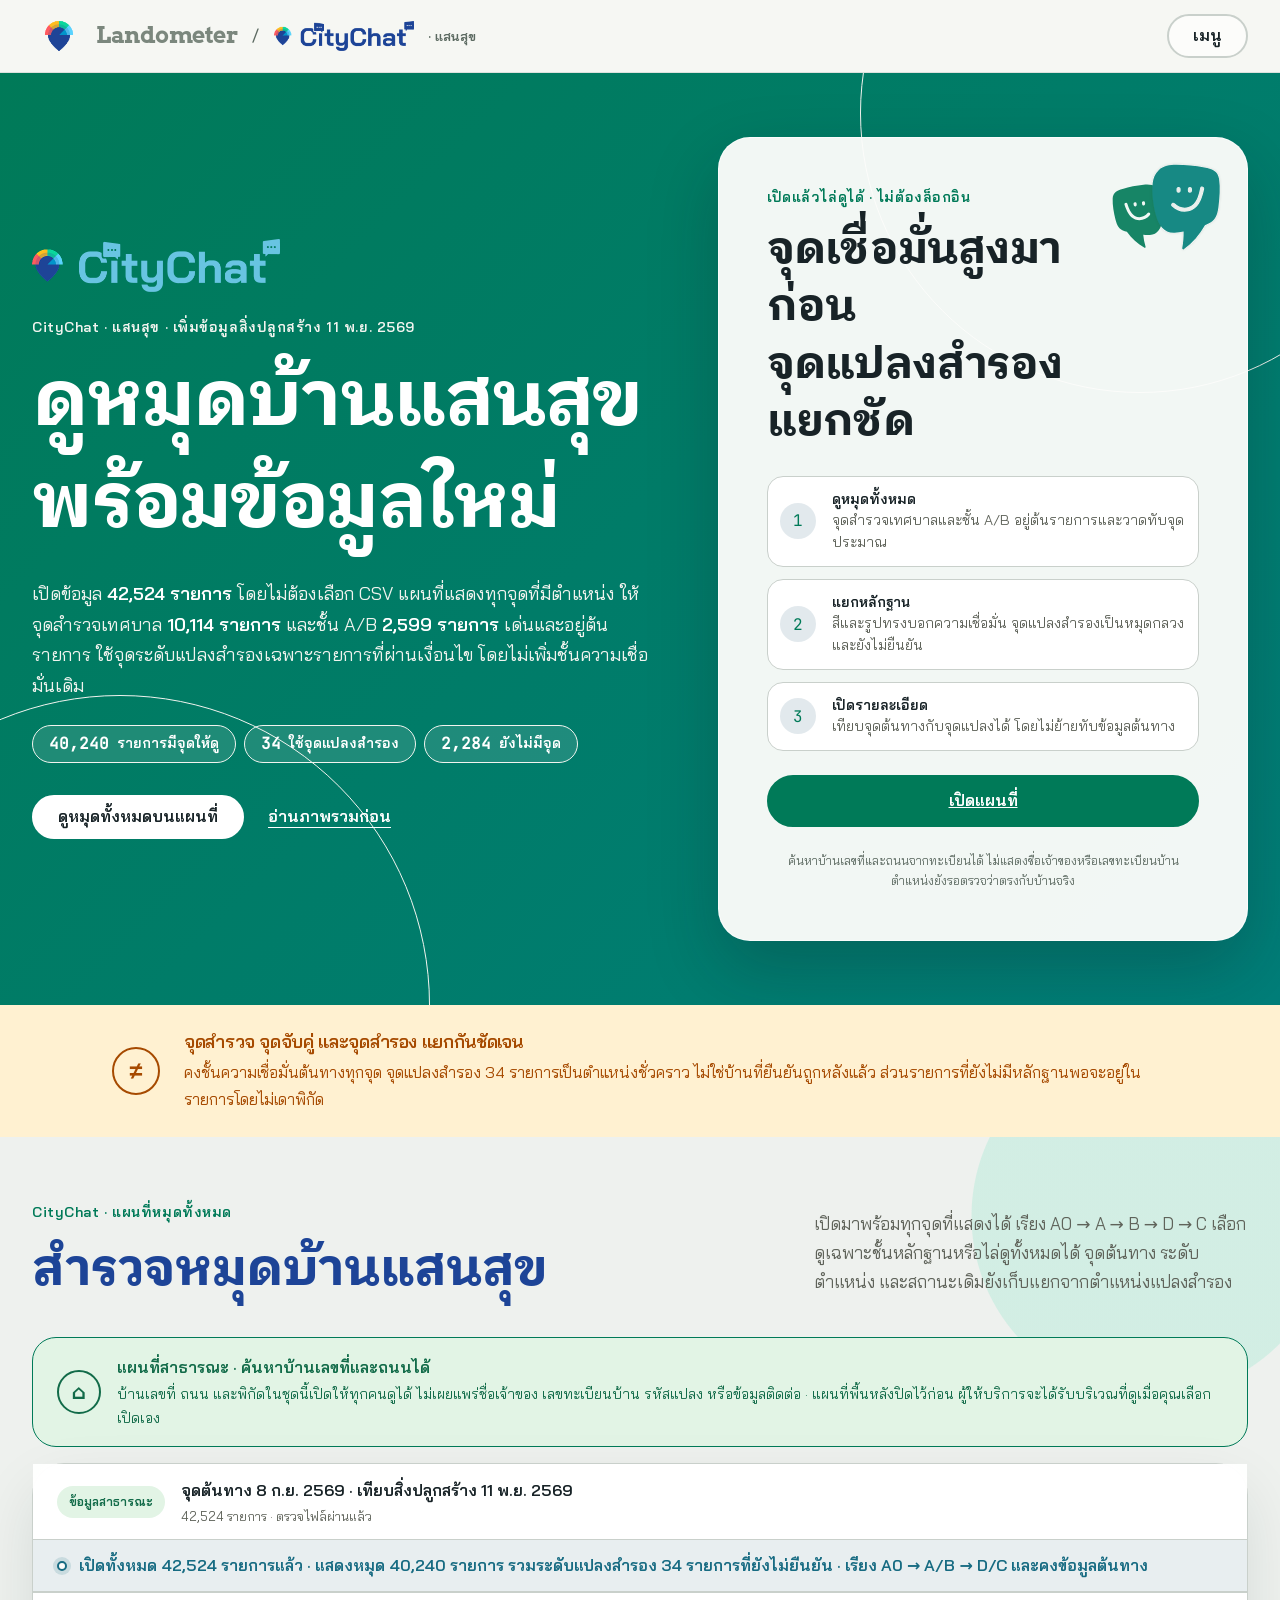
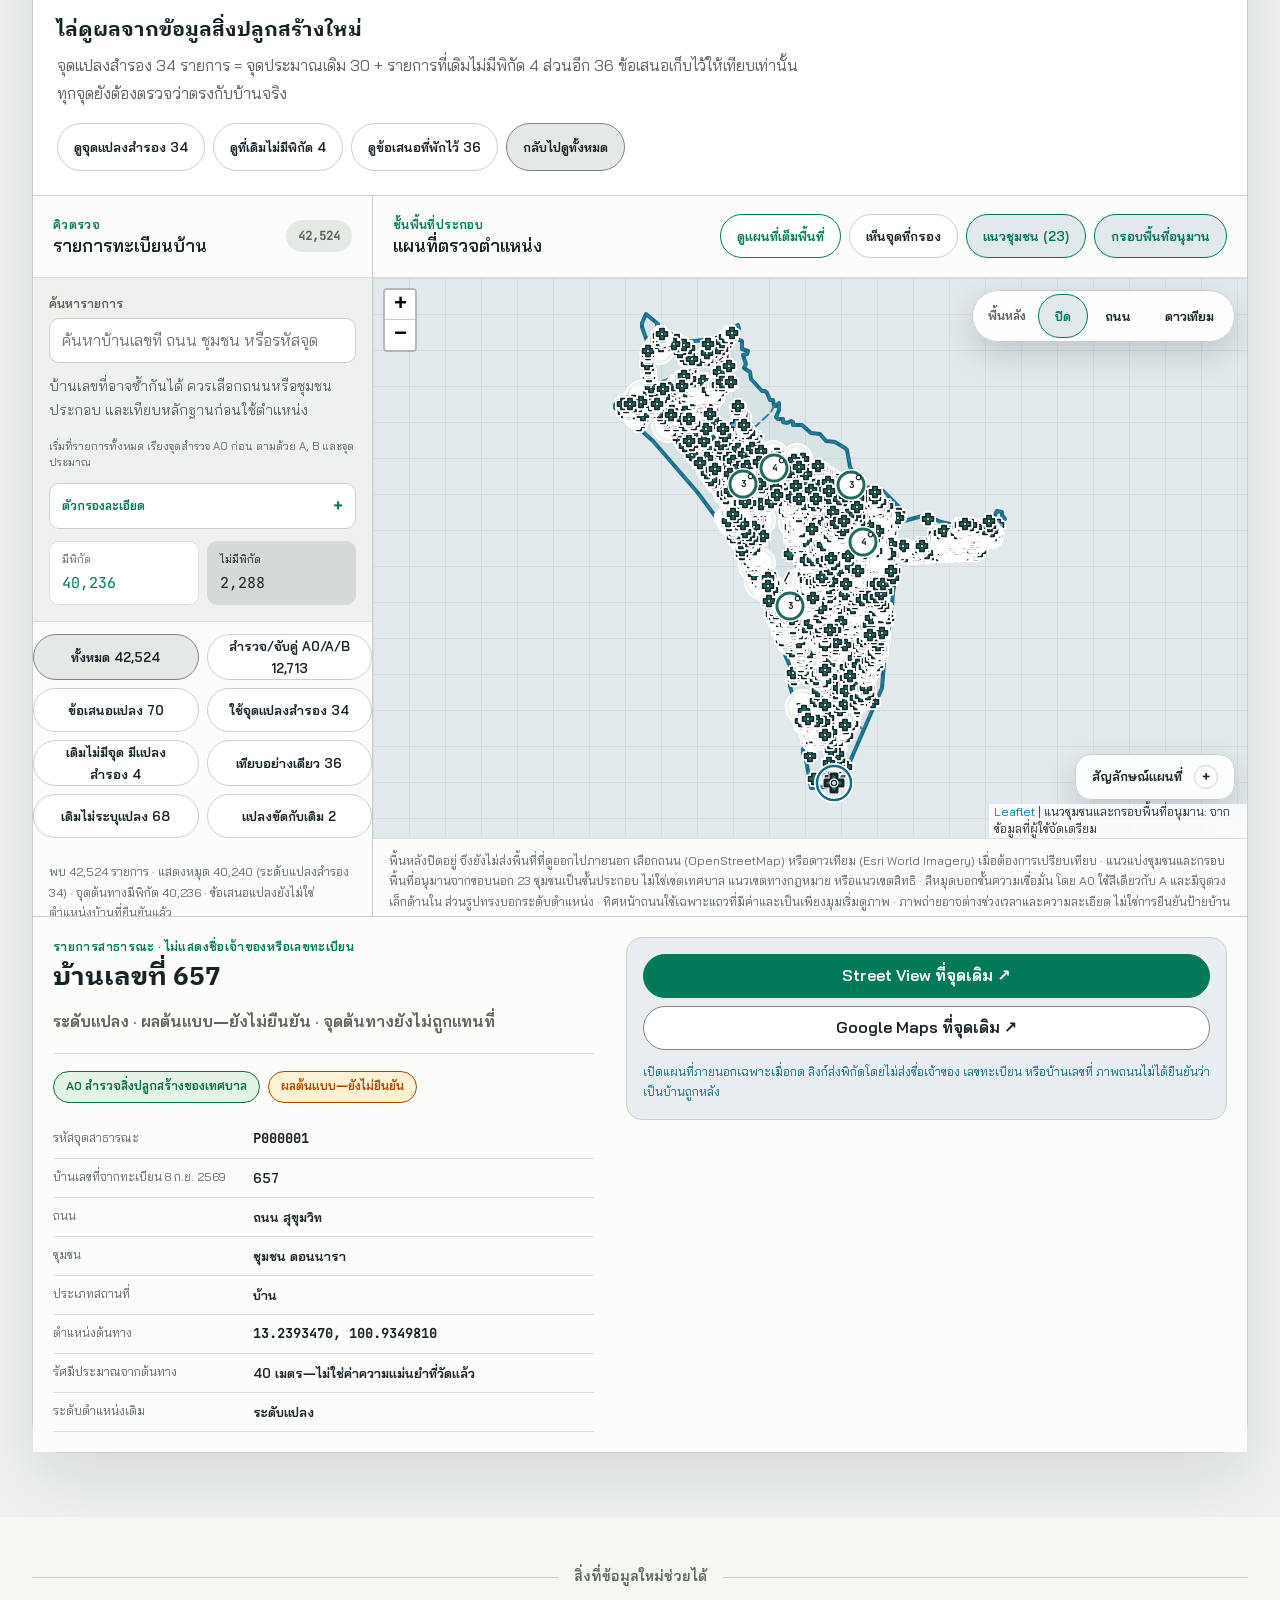
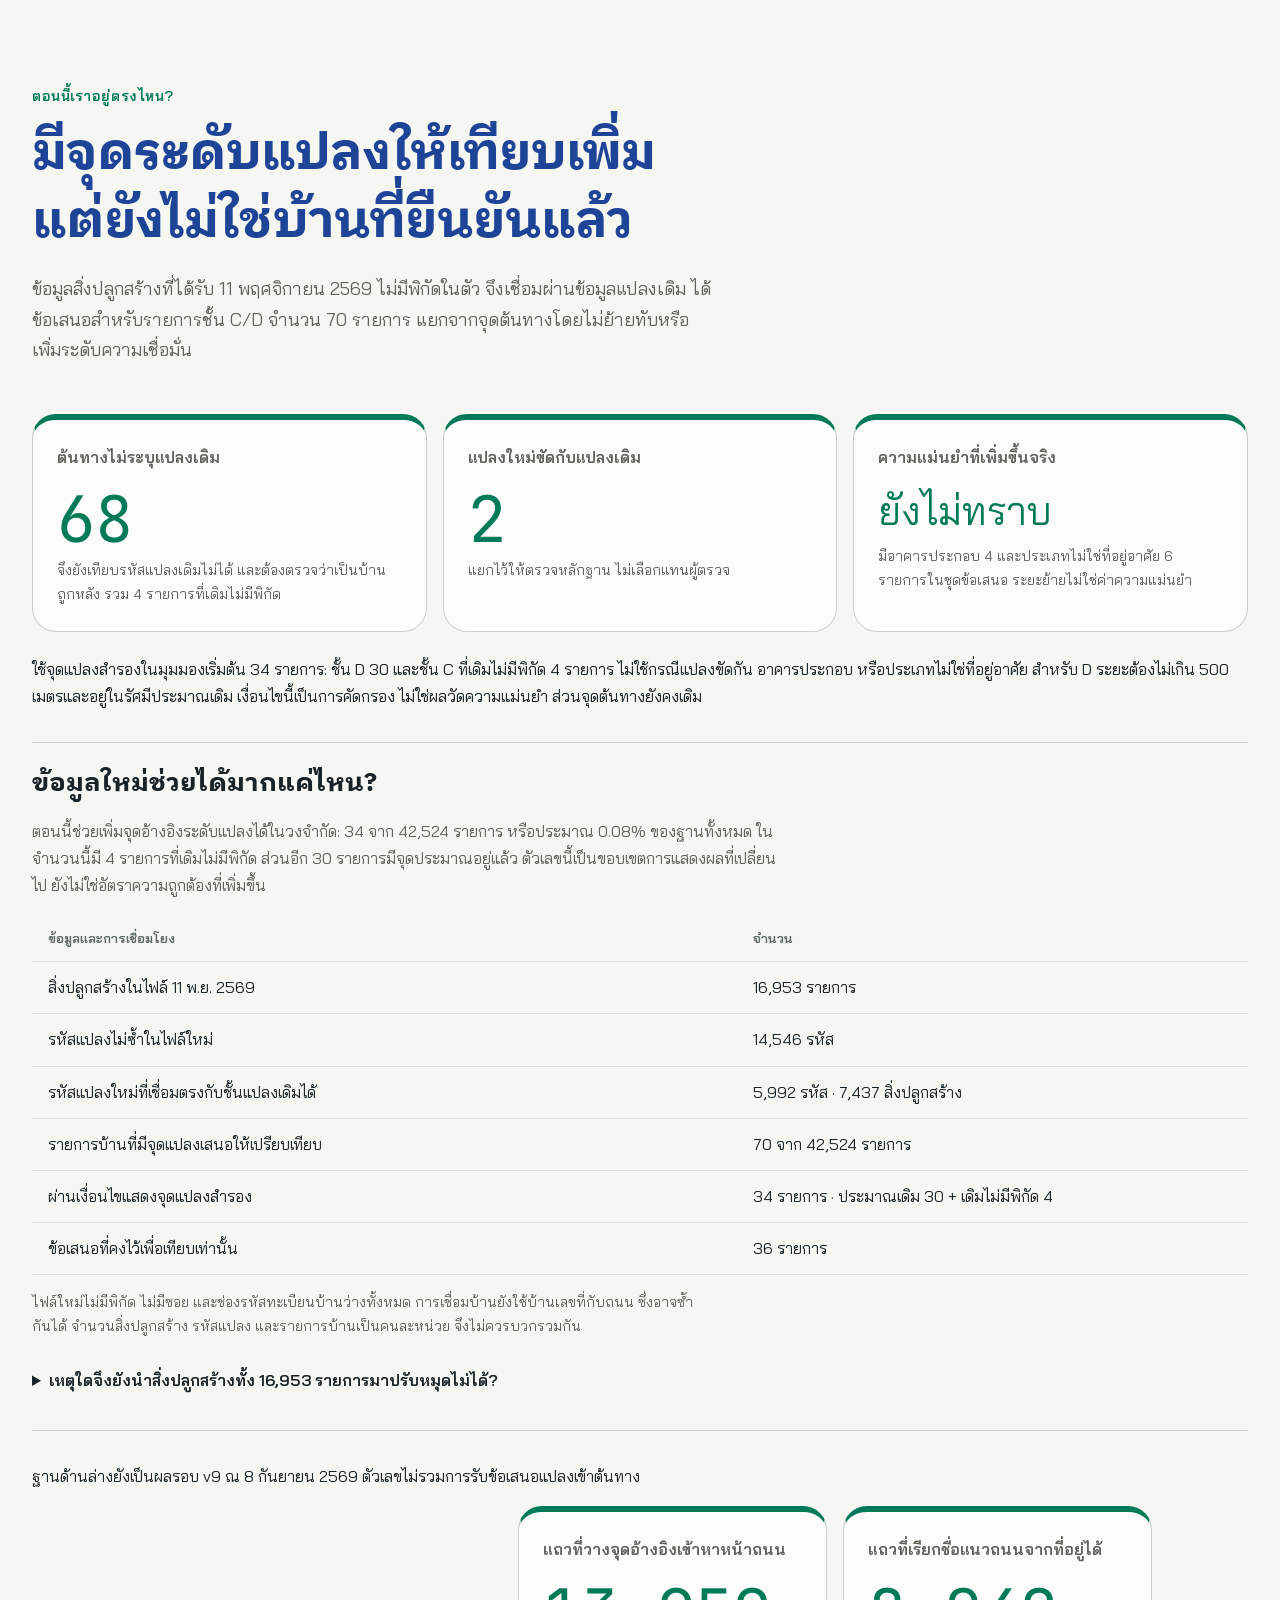
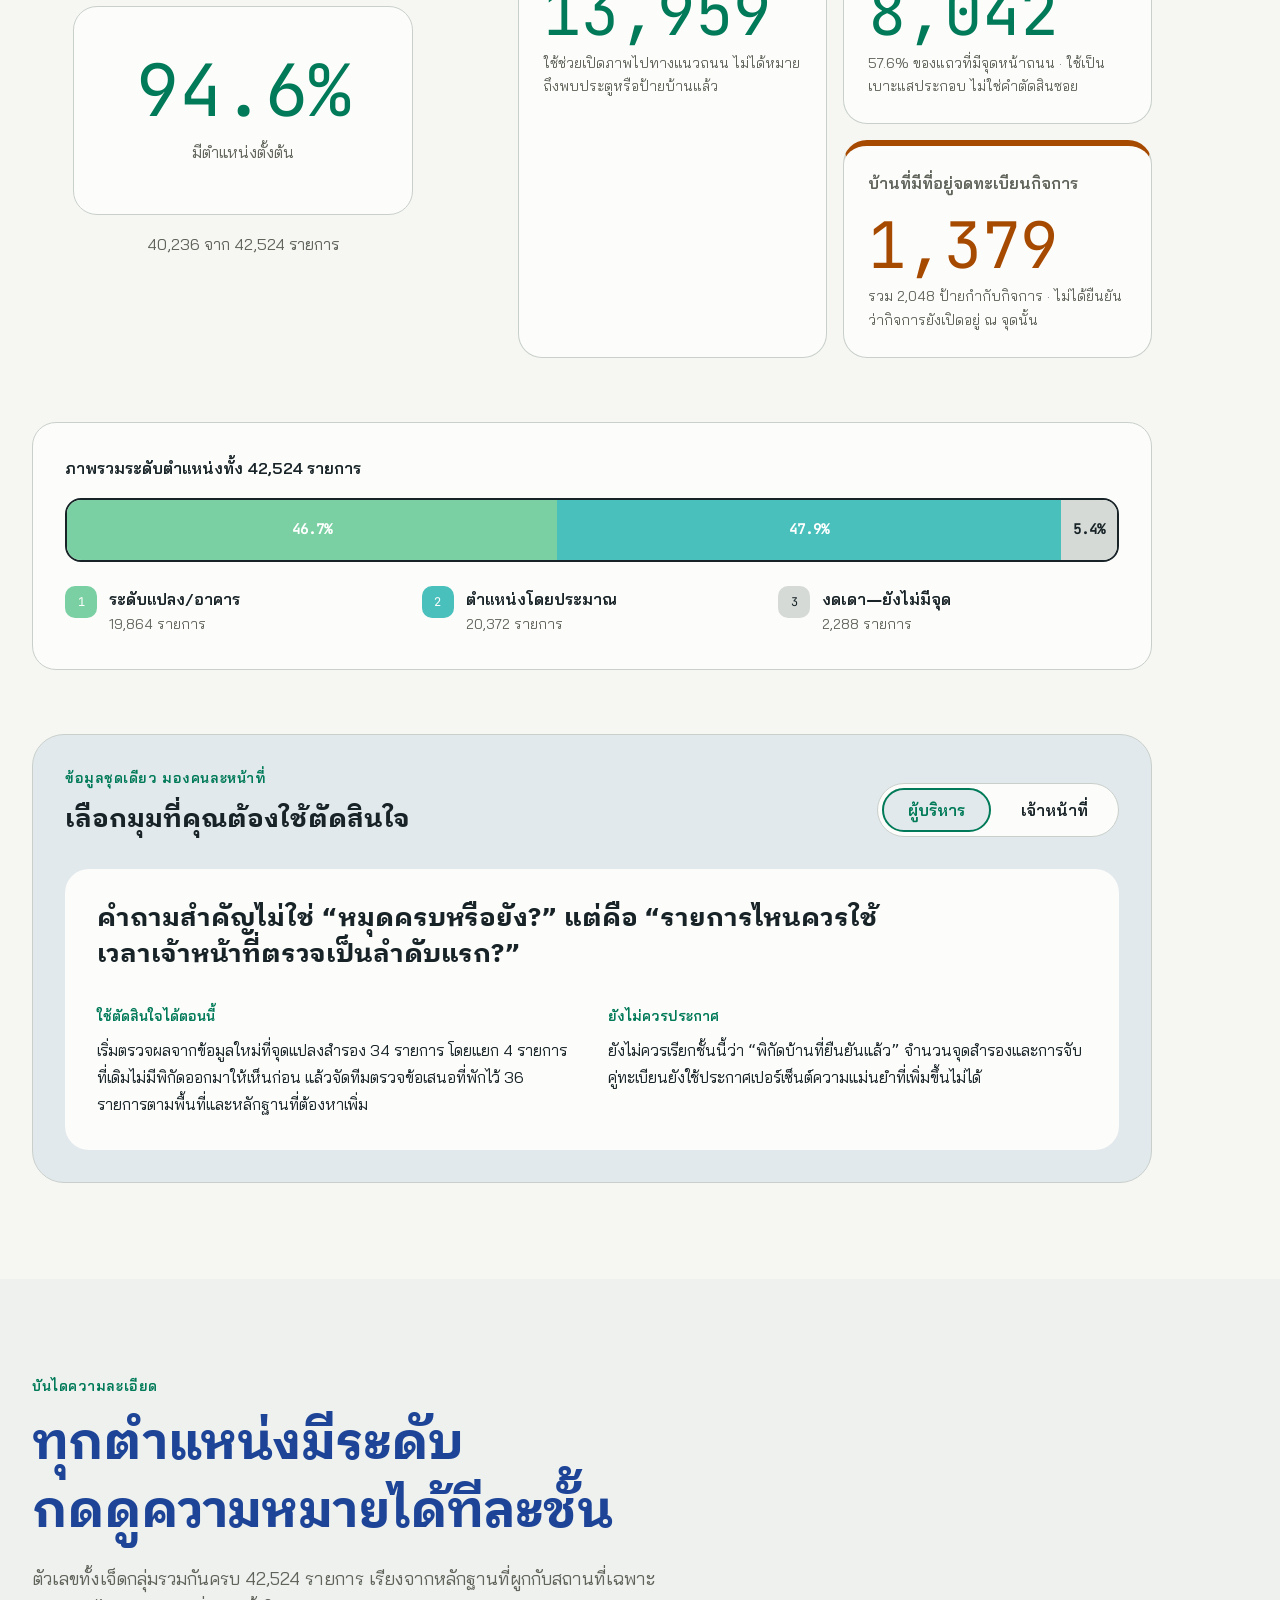
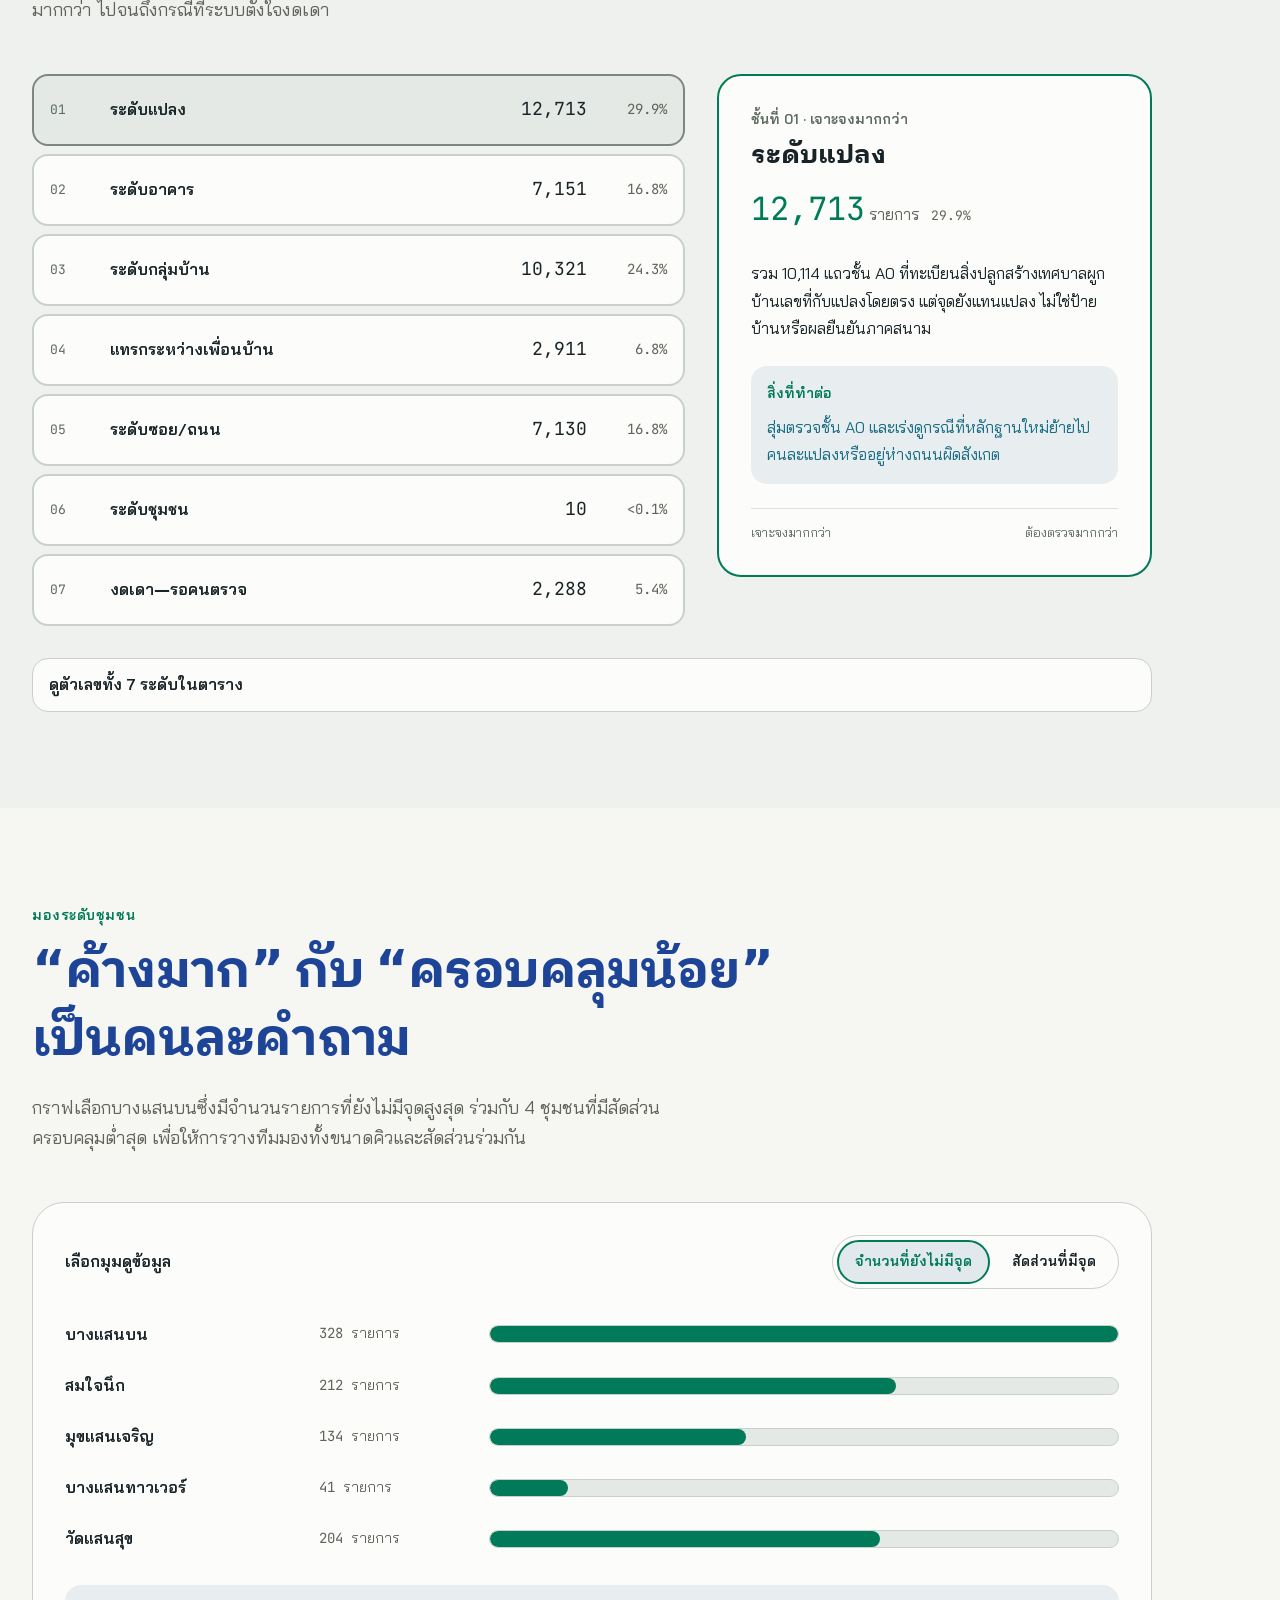
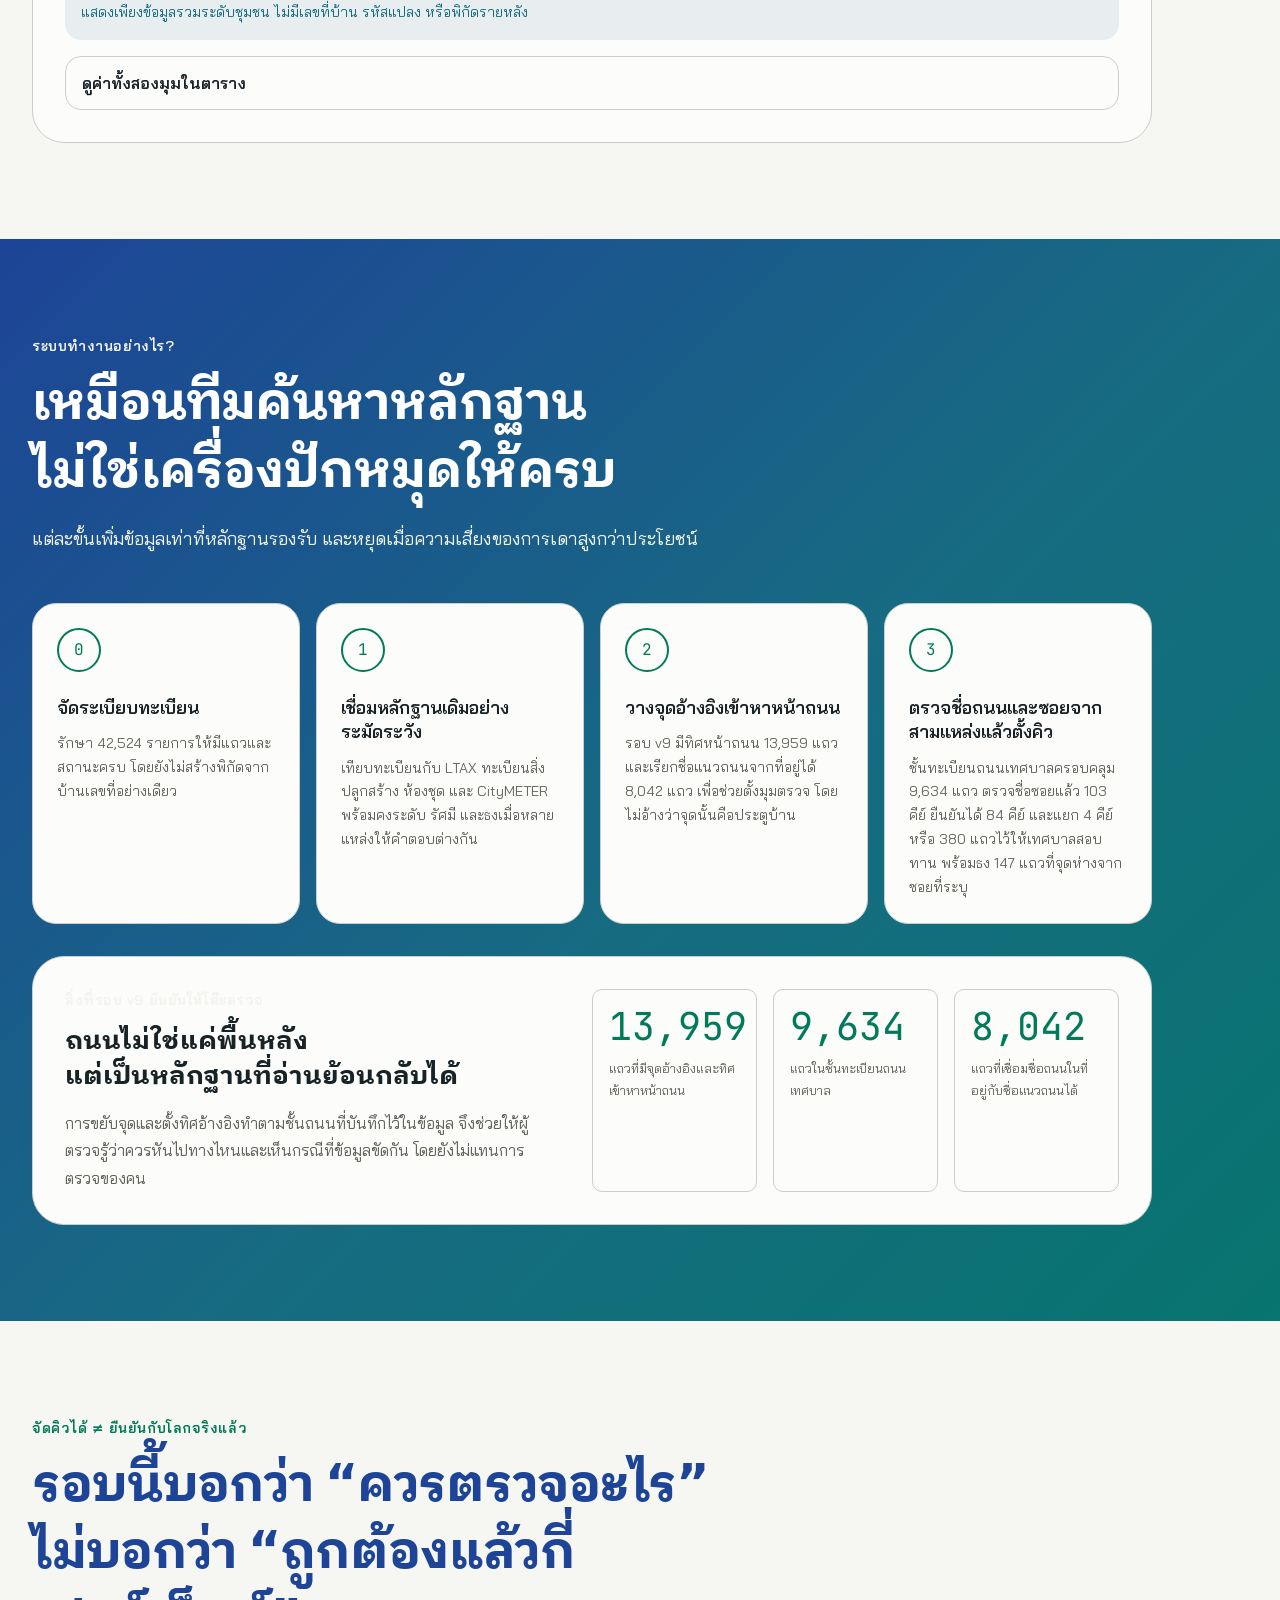
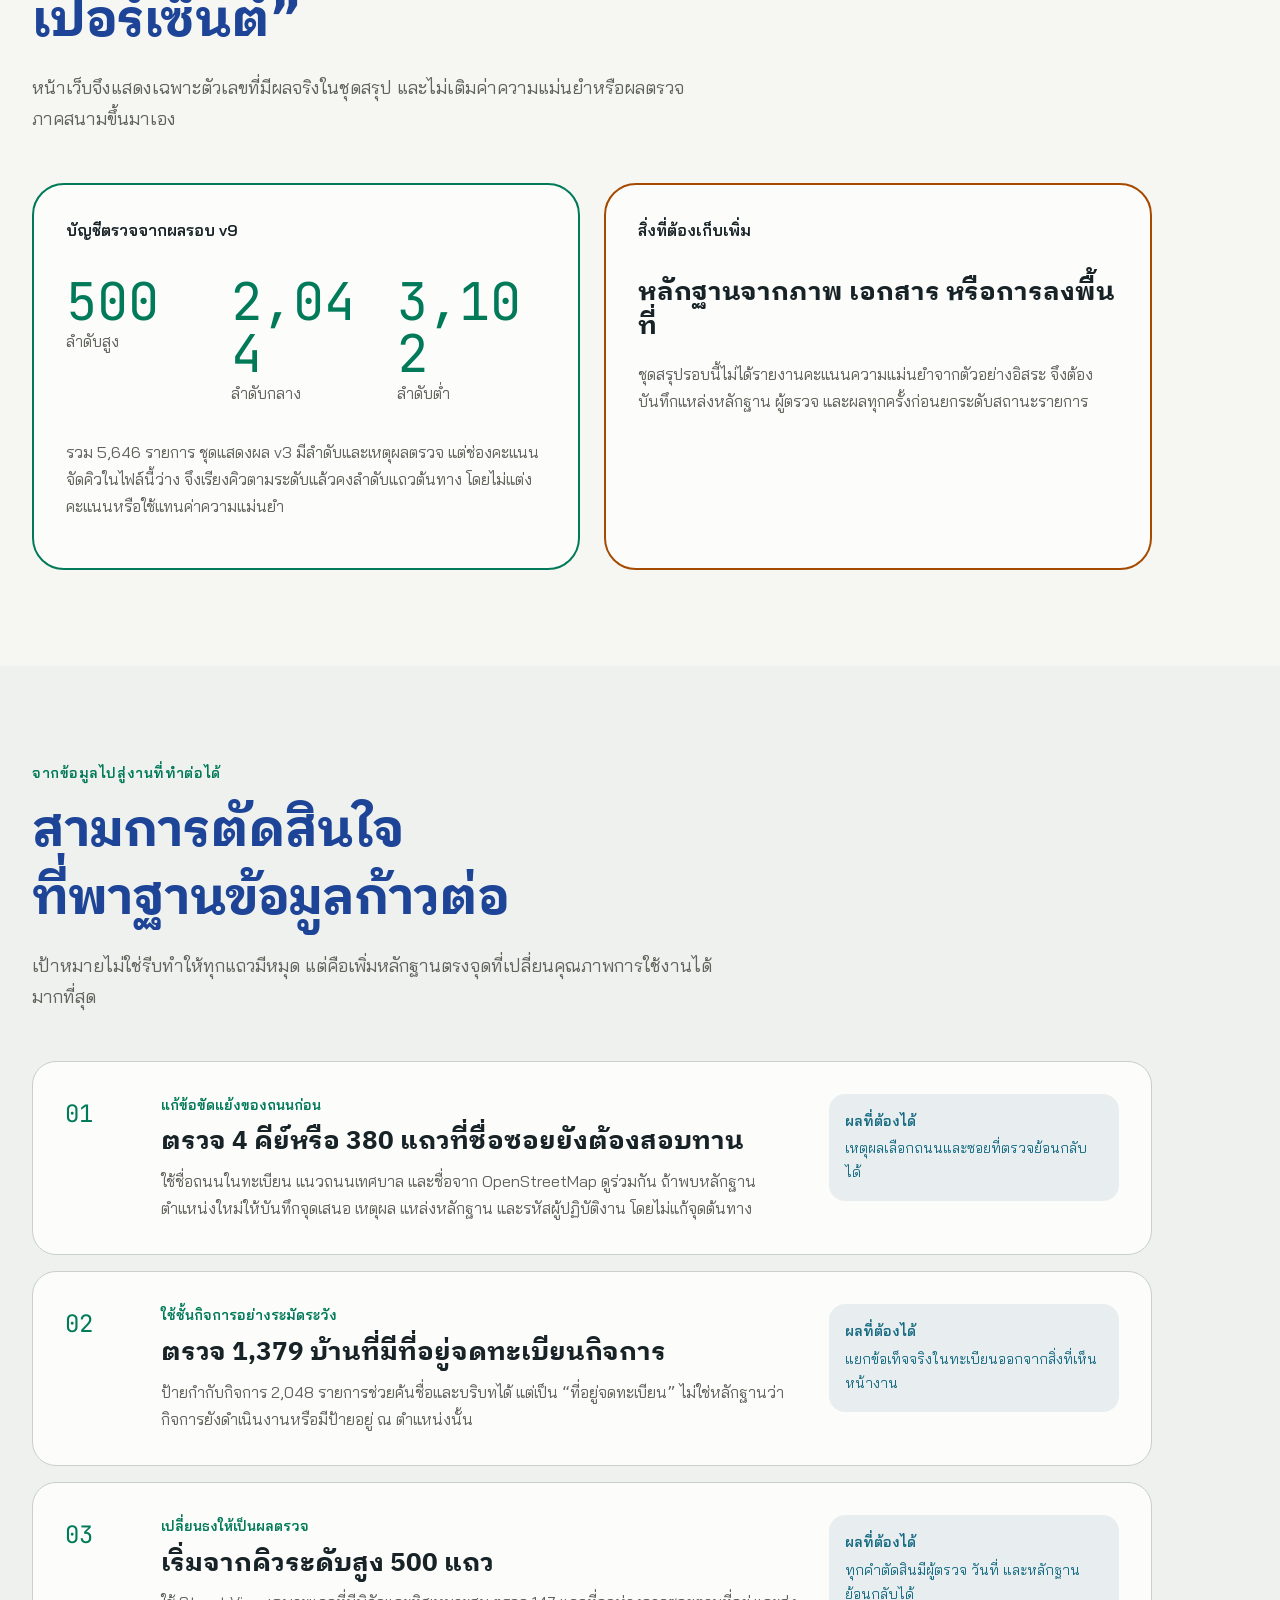
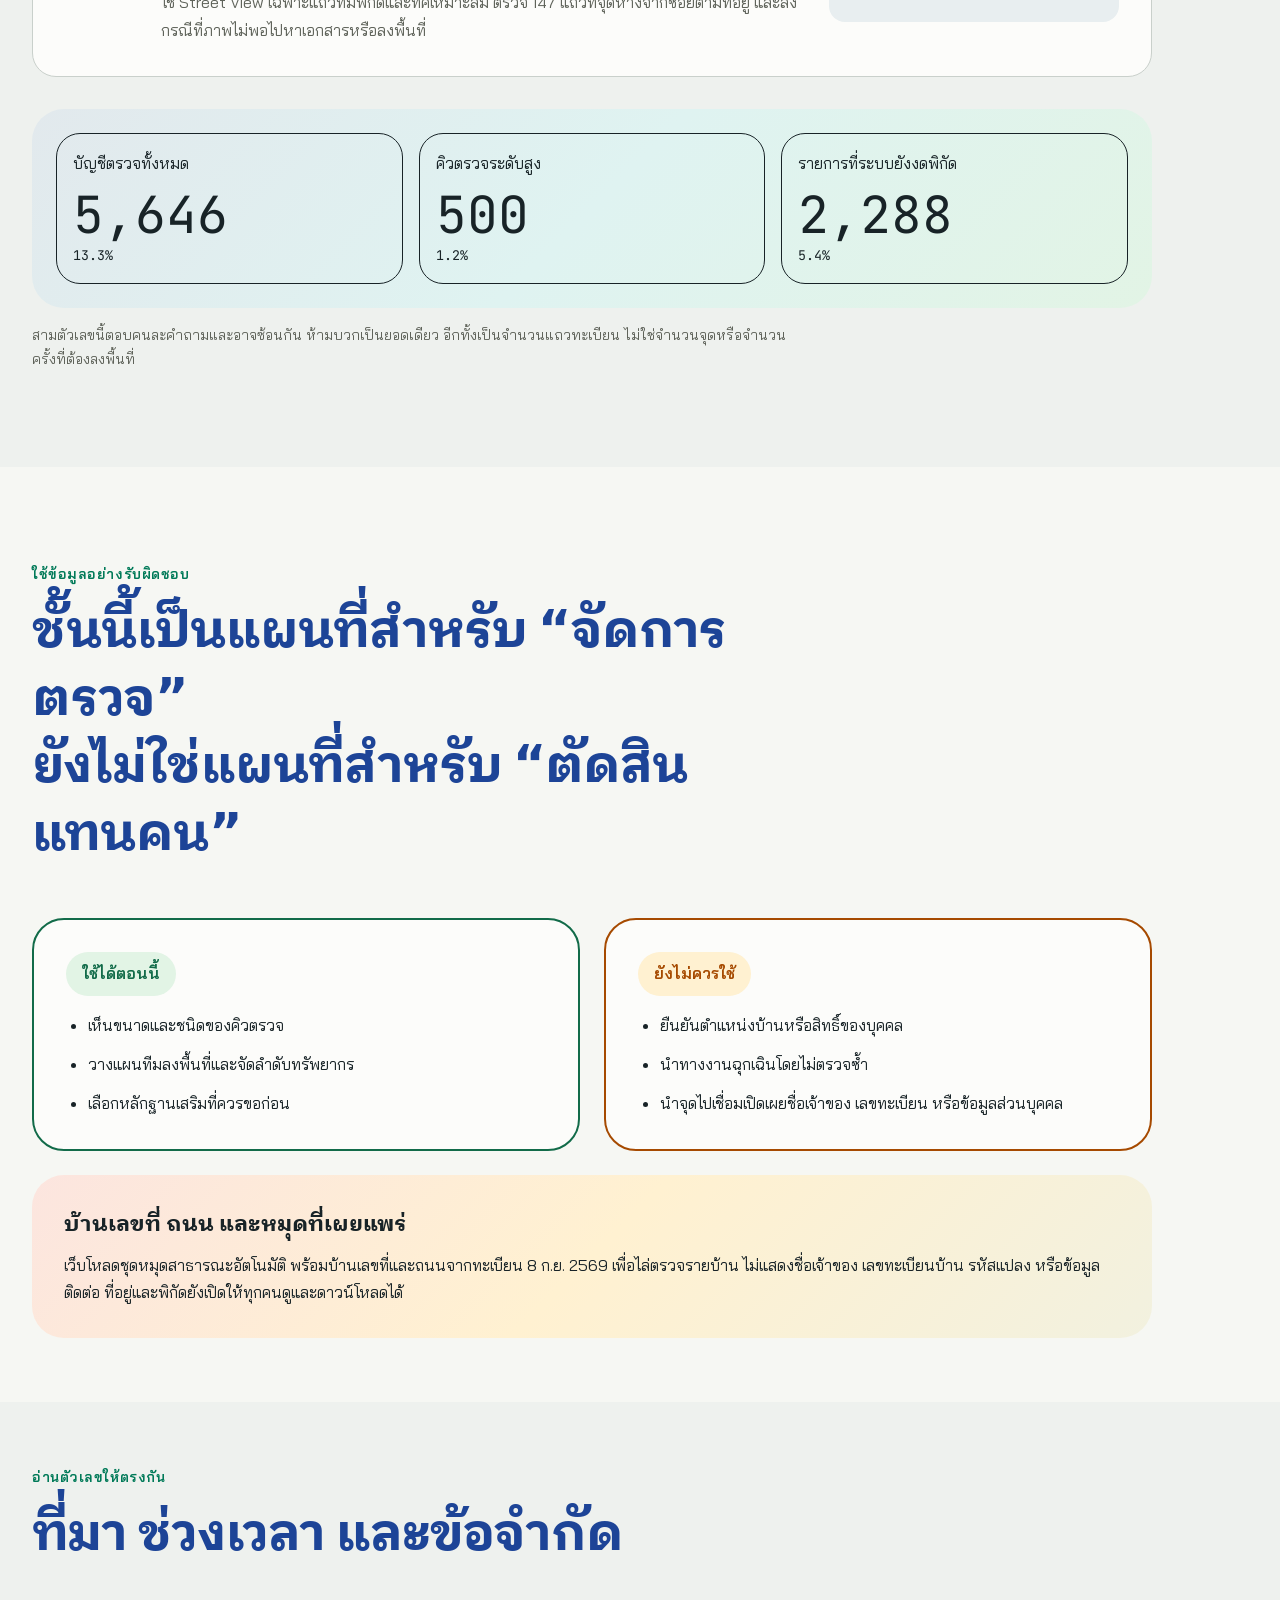
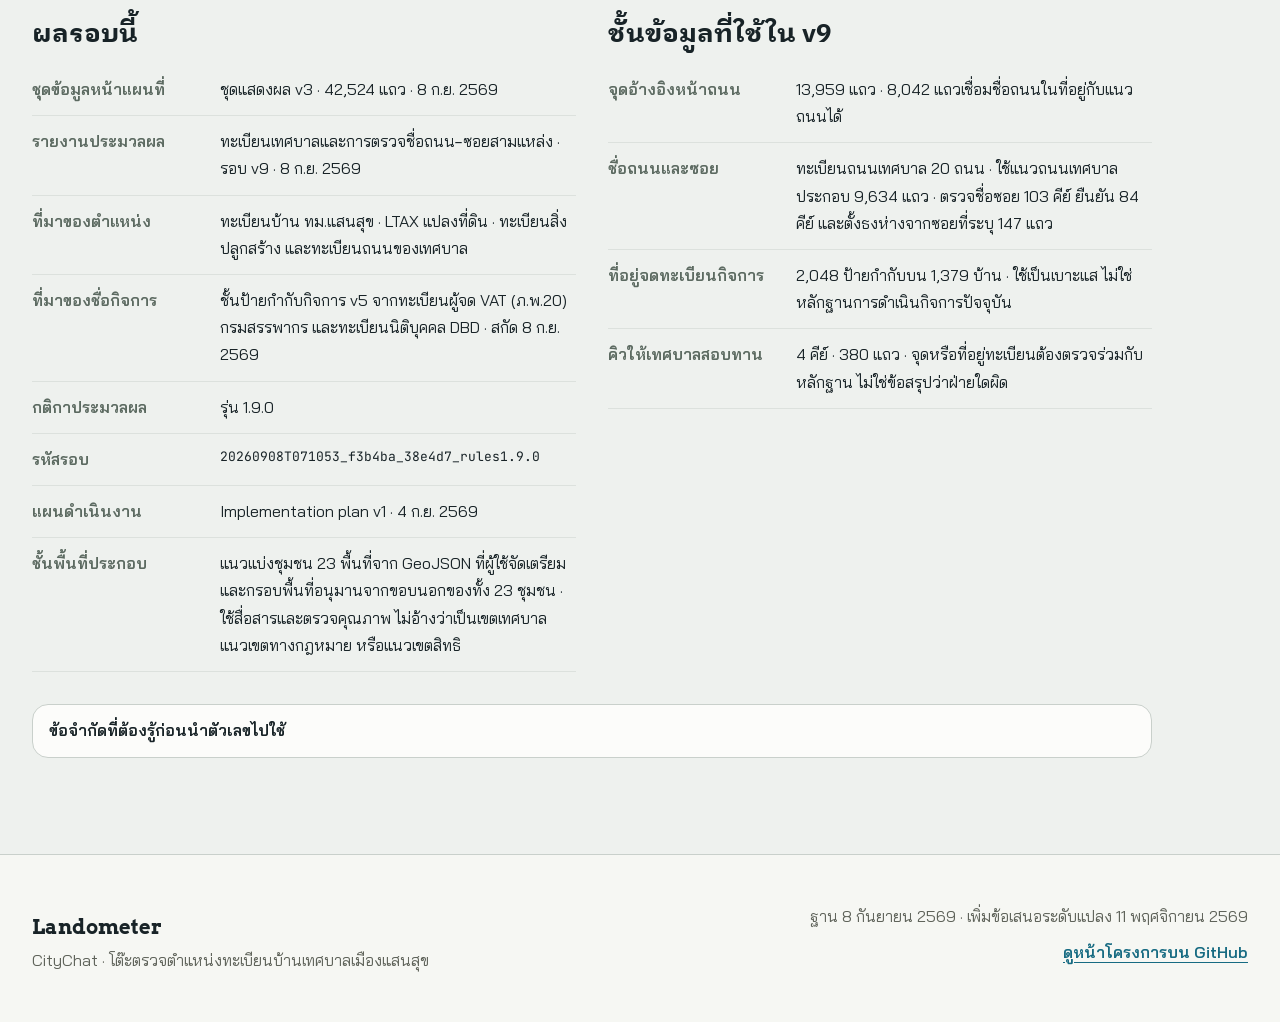
==== commit 23da1e22: "Enable public house-number review and explain building-register impact" ====
--- a/index.html
+++ b/index.html
@@ -5,7 +5,7 @@
   <meta name="viewport" content="width=device-width, initial-scale=1">
   <title>สำรวจหมุดแสนสุข · CityChat</title>
   <meta name="description" content="เปิดดูหมุดแสนสุขทั้งหมดได้ทันที ไม่ต้องเลือก CSV เรียงจุดสำรวจเทศบาลและจุดเชื่อมั่นสูงก่อน พร้อมตำแหน่งระดับแปลงสำรองที่ระบุสถานะชัดเจน">
-  <meta name="citychat-release" content="public-20261111-r3">
+  <meta name="citychat-release" content="public-20261112-r1">
   <meta name="robots" content="index,follow">
   <meta name="theme-color" content="#1D4497">
   <meta name="referrer" content="strict-origin-when-cross-origin">
@@ -40,14 +40,14 @@
   <link rel="stylesheet" href="assets/color-srgb-10.production.css?v=20261111">
   <link rel="stylesheet" href="assets/tokens.css?v=20261111-public">
   <link rel="stylesheet" href="assets/vendor/leaflet/leaflet.css" integrity="sha256-p4NxAoJBhIIN+hmNHrzRCf9tD/miZyoHS5obTRR9BMY=" crossorigin="anonymous">
-  <link rel="stylesheet" href="assets/styles.css?v=20261111-public">
-  <link rel="stylesheet" href="assets/explorer.css?v=20261111-public-r3">
+  <link rel="stylesheet" href="assets/styles.css?v=20261112-review">
+  <link rel="stylesheet" href="assets/explorer.css?v=20261112-review">
   <script defer src="assets/vendor/leaflet/leaflet.js" integrity="sha256-20nQCchB9co0qIjJZRGuk2/Z9VM+kNiyxNV1lvTlZBo=" crossorigin="anonymous"></script>
   <script defer src="assets/app.js?v=20260908-v9"></script>
   <script defer src="assets/marker-grouping.js?v=20260906-building-only"></script>
   <script defer src="assets/csv-parser.js?v=20260908-display-v3-r3"></script>
   <script defer src="assets/coordinate-adjustment.js?v=20260908-display-v3-r2"></script>
-  <script defer src="assets/record-explorer.js?v=20261111-public-r2"></script>
+  <script defer src="assets/record-explorer.js?v=20261112-review"></script>
 </head>
 <body id="top">
   <a class="skip-link" href="#main">ข้ามไปยังเนื้อหาหลัก</a>
@@ -100,7 +100,7 @@
             <img class="citychat-lockup-light-surface" src="assets/brand/citychat-lockup-v091-light-surface.png" width="494" height="106" alt="">
           </div>
           <p class="eyebrow eyebrow-on-deep">CityChat · แสนสุข · เพิ่มข้อมูลสิ่งปลูกสร้าง 11 พ.ย. 2569</p>
-          <h1 id="hero-title">เห็นหมุดทั้งหมดทันที<br>เริ่มจากจุดที่เชื่อมั่นสูง</h1>
+          <h1 id="hero-title">ดูหมุดบ้านแสนสุข<br>พร้อมข้อมูลใหม่</h1>
           <p class="hero-lead" data-primary-answer>เปิดข้อมูล <strong>42,524 รายการ</strong> โดยไม่ต้องเลือก CSV แผนที่แสดงทุกจุดที่มีตำแหน่ง ให้จุดสำรวจเทศบาล <strong>10,114 รายการ</strong> และชั้น A/B <strong>2,599 รายการ</strong> เด่นและอยู่ต้นรายการ ใช้จุดระดับแปลงสำรองเฉพาะรายการที่ผ่านเงื่อนไข โดยไม่เพิ่มชั้นความเชื่อมั่นเดิม</p>
           <p class="hero-signal" aria-label="40,240 รายการมีจุดแสดงผล รวมจุดระดับแปลงสำรอง 34 รายการ และยังไม่มีจุด 2,284 รายการ">
             <span><strong>40,240</strong> รายการมีจุดให้ดู</span>
@@ -128,7 +128,7 @@
             <li><span>3</span><p><strong>เปิดรายละเอียด</strong> เทียบจุดต้นทางกับจุดแปลงได้ โดยไม่ย้ายทับข้อมูลต้นทาง</p></li>
           </ol>
           <a class="hero-file-button" href="#explorer">เปิดแผนที่</a>
-          <p class="hero-local-note">ชุดสาธารณะไม่แสดงชื่อเจ้าของ บ้านเลขที่ หรือรหัสทะเบียน แต่ตำแหน่งบนแผนที่เปิดให้ทุกคนดูได้</p>
+          <p class="hero-local-note">ค้นหาบ้านเลขที่และถนนจากทะเบียนได้ ไม่แสดงชื่อเจ้าของหรือเลขทะเบียนบ้าน ตำแหน่งยังรอตรวจว่าตรงกับบ้านจริง</p>
         </div>
       </div>
     </section>
@@ -143,11 +143,11 @@
       </div>
     </aside>
 
-    <section class="explorer-section" id="explorer" aria-labelledby="explorer-title" data-explorer data-public-snapshot-url="assets/data/public-housepoints-43a6b7022e2b.json.gz" data-public-snapshot-sha256="43a6b7022e2b81e95e7a5ba80c7eec611e15adcf3f36b98fd42181705062c197">
+    <section class="explorer-section" id="explorer" aria-labelledby="explorer-title" data-explorer data-public-snapshot-url="assets/data/public-housepoints-74080982aded.json.gz" data-public-snapshot-sha256="74080982aded398033ab40f71062557539fec09829d54df95db9a6e3cf3fd54f">
       <div class="explorer-intro">
         <div>
           <p class="eyebrow">CityChat · แผนที่หมุดทั้งหมด</p>
-          <h2 id="explorer-title">จุดสำรวจและจุดเชื่อมั่นสูง<br>เห็นก่อน ไล่ดูต่อได้ทันที</h2>
+          <h2 id="explorer-title">สำรวจหมุดบ้านแสนสุข</h2>
         </div>
         <p>เปิดมาพร้อมทุกจุดที่แสดงได้ เรียง A0 → A → B → D → C เลือกดูเฉพาะชั้นหลักฐานหรือไล่ดูทั้งหมดได้ จุดต้นทาง ระดับตำแหน่ง และสถานะเดิมยังเก็บแยกจากตำแหน่งแปลงสำรอง</p>
       </div>
@@ -155,8 +155,8 @@
       <div class="local-data-banner" role="note">
         <span class="local-data-icon" aria-hidden="true">⌂</span>
         <div>
-          <strong>แผนที่สาธารณะ · ตัดข้อมูลระบุตัวบุคคลออกจากชุดแสดงผล</strong>
-          <p>ไม่เผยแพร่ชื่อเจ้าของ บ้านเลขที่ รหัสทะเบียน รหัสแปลง หรือข้อมูลติดต่อ แต่พิกัดจุดเปิดให้ดูและดาวน์โหลดได้ · แผนที่พื้นหลังปิดไว้ก่อน ผู้ให้บริการจะได้รับบริเวณที่ดูเมื่อคุณเลือกเปิดเอง</p>
+          <strong>แผนที่สาธารณะ · ค้นหาบ้านเลขที่และถนนได้</strong>
+          <p>บ้านเลขที่ ถนน และพิกัดในชุดนี้เปิดให้ทุกคนดูได้ ไม่เผยแพร่ชื่อเจ้าของ เลขทะเบียนบ้าน รหัสแปลง หรือข้อมูลติดต่อ · แผนที่พื้นหลังปิดไว้ก่อน ผู้ให้บริการจะได้รับบริเวณที่ดูเมื่อคุณเลือกเปิดเอง</p>
         </div>
       </div>
 
@@ -220,6 +220,19 @@
           <p data-workspace-answer>พร้อมแล้ว — เลือกรายการจากคิวเพื่อดูตำแหน่งและหลักฐาน</p>
         </div>
 
+        <section class="building-update-tools" aria-labelledby="building-update-title" data-public-update-tools hidden>
+          <div>
+            <h3 id="building-update-title">ไล่ดูผลจากข้อมูลสิ่งปลูกสร้างใหม่</h3>
+            <p>จุดแปลงสำรอง 34 รายการ = จุดประมาณเดิม 30 + รายการที่เดิมไม่มีพิกัด 4 ส่วนอีก 36 ข้อเสนอเก็บไว้ให้เทียบเท่านั้น ทุกจุดยังต้องตรวจว่าตรงกับบ้านจริง</p>
+          </div>
+          <div class="building-update-actions" role="group" aria-label="เลือกตรวจผลจากข้อมูลสิ่งปลูกสร้างใหม่">
+            <button class="quiet-button" type="button" data-public-filter="working-fallback" aria-pressed="false">ดูจุดแปลงสำรอง 34</button>
+            <button class="quiet-button" type="button" data-public-filter="new-position" aria-pressed="false">ดูที่เดิมไม่มีพิกัด 4</button>
+            <button class="quiet-button" type="button" data-public-filter="comparison-only" aria-pressed="false">ดูข้อเสนอที่พักไว้ 36</button>
+            <button class="quiet-button" type="button" data-public-filter="all" aria-pressed="true">กลับไปดูทั้งหมด</button>
+          </div>
+        </section>
+
         <div class="mobile-workspace-tabs" role="tablist" aria-label="เลือกส่วนของโต๊ะตรวจ">
           <button id="mobile-tab-queue" type="button" role="tab" aria-selected="true" aria-controls="queue-panel" data-mobile-panel="queue">คิวรายการ</button>
           <button id="mobile-tab-map" type="button" role="tab" aria-selected="false" aria-controls="map-panel" tabindex="-1" data-mobile-panel="map">แผนที่</button>
@@ -241,6 +254,7 @@
                 <span>ค้นหารายการ</span>
                 <input type="search" data-search autocomplete="off" spellcheck="false" placeholder="เลขที่บ้าน ถนน ชุมชน ชื่อกิจการ หรือรหัส">
               </label>
+              <p class="public-house-search-note" data-public-update-tools hidden>บ้านเลขที่อาจซ้ำกันได้ ควรเลือกถนนหรือชุมชนประกอบ และเทียบหลักฐานก่อนใช้ตำแหน่ง</p>
               <div class="filter-row">
                 <label class="field">
                   <span>ลำดับคิวตรวจ</span>
@@ -422,7 +436,7 @@
             <div class="detail-empty" data-detail-empty>
               <span aria-hidden="true">↖</span>
               <h3 id="detail-title">เลือกรายการเพื่อเริ่มตรวจ</h3>
-              <p>รายละเอียดที่อยู่ ระดับและความเชื่อมั่น ถนน กิจการจากที่อยู่จดทะเบียน และเหตุผลเข้าคิวจะปรากฏตรงนี้</p>
+              <p>บ้านเลขที่ ถนน ชุมชน หลักฐานตำแหน่งเดิม และข้อเสนอระดับแปลงที่มี จะปรากฏตรงนี้</p>
             </div>
 
             <div class="record-detail" data-record-detail hidden>
@@ -601,6 +615,29 @@
         <article class="metric-card"><p class="metric-kicker">ความแม่นยำที่เพิ่มขึ้นจริง</p><p class="metric-value metric-value-text">ยังไม่ทราบ</p><p class="metric-meta">มีอาคารประกอบ 4 และประเภทไม่ใช่ที่อยู่อาศัย 6 รายการในชุดข้อเสนอ ระยะย้ายไม่ใช่ค่าความแม่นยำ</p></article>
       </div>
       <p class="section-intro">ใช้จุดแปลงสำรองในมุมมองเริ่มต้น 34 รายการ: ชั้น D 30 และชั้น C ที่เดิมไม่มีพิกัด 4 รายการ ไม่ใช้กรณีแปลงขัดกัน อาคารประกอบ หรือประเภทไม่ใช่ที่อยู่อาศัย สำหรับ D ระยะต้องไม่เกิน 500 เมตรและอยู่ในรัศมีประมาณเดิม เงื่อนไขนี้เป็นการคัดกรอง ไม่ใช่ผลวัดความแม่นยำ ส่วนจุดต้นทางยังคงเดิม</p>
+      <div class="building-evidence-summary">
+        <h3 id="building-evidence-title">ข้อมูลใหม่ช่วยได้มากแค่ไหน?</h3>
+        <p>ตอนนี้ช่วยเพิ่มจุดอ้างอิงระดับแปลงได้ในวงจำกัด: 34 จาก 42,524 รายการ หรือประมาณ 0.08% ของฐานทั้งหมด ในจำนวนนี้มี 4 รายการที่เดิมไม่มีพิกัด ส่วนอีก 30 รายการมีจุดประมาณอยู่แล้ว ตัวเลขนี้เป็นขอบเขตการแสดงผลที่เปลี่ยนไป ยังไม่ใช่อัตราความถูกต้องที่เพิ่มขึ้น</p>
+        <div class="building-evidence-table" role="region" aria-labelledby="building-evidence-title" tabindex="0">
+          <table>
+            <thead><tr><th scope="col">ข้อมูลและการเชื่อมโยง</th><th scope="col">จำนวน</th></tr></thead>
+            <tbody>
+              <tr><th scope="row">สิ่งปลูกสร้างในไฟล์ 11 พ.ย. 2569</th><td>16,953 รายการ</td></tr>
+              <tr><th scope="row">รหัสแปลงไม่ซ้ำในไฟล์ใหม่</th><td>14,546 รหัส</td></tr>
+              <tr><th scope="row">รหัสแปลงใหม่ที่เชื่อมตรงกับชั้นแปลงเดิมได้</th><td>5,992 รหัส · 7,437 สิ่งปลูกสร้าง</td></tr>
+              <tr><th scope="row">รายการบ้านที่มีจุดแปลงเสนอให้เปรียบเทียบ</th><td>70 จาก 42,524 รายการ</td></tr>
+              <tr><th scope="row">ผ่านเงื่อนไขแสดงจุดแปลงสำรอง</th><td>34 รายการ · ประมาณเดิม 30 + เดิมไม่มีพิกัด 4</td></tr>
+              <tr><th scope="row">ข้อเสนอที่คงไว้เพื่อเทียบเท่านั้น</th><td>36 รายการ</td></tr>
+            </tbody>
+          </table>
+        </div>
+        <p class="building-evidence-note">ไฟล์ใหม่ไม่มีพิกัด ไม่มีซอย และช่องรหัสทะเบียนบ้านว่างทั้งหมด การเชื่อมบ้านยังใช้บ้านเลขที่กับถนน ซึ่งอาจซ้ำกันได้ จำนวนสิ่งปลูกสร้าง รหัสแปลง และรายการบ้านเป็นคนละหน่วย จึงไม่ควรบวกรวมกัน</p>
+        <details class="building-history-note">
+          <summary>เหตุใดจึงยังนำสิ่งปลูกสร้างทั้ง 16,953 รายการมาปรับหมุดไม่ได้?</summary>
+          <p>เมื่อเทียบกับทะเบียนสิ่งปลูกสร้าง 4 ก.ย. 2569 ด้วยรหัสสิ่งปลูกสร้างเดียวกัน พบรายการที่อยู่ในทั้งสองชุด 14,417 รายการ ในจำนวนนี้รหัสแปลงเปลี่ยน 5,069 รายการ จึงนำรหัสใหม่ไปแทนรหัสเก่าโดยตรงไม่ได้ทุกกรณี ส่วนไฟล์ใหม่ยังขาดบ้านเลขที่ 2,127 รายการและถนน 1,194 รายการ</p>
+          <p>สิ่งที่ควรขอจากเทศบาลต่อคือ ตารางเชื่อมรหัสแปลงเก่า–ใหม่หรือชั้นแปลงฉบับล่าสุด และรหัสประจำบ้านที่เชื่อมกับทะเบียนบ้านได้ หากมีจุดอาคารพร้อมรหัสสิ่งปลูกสร้างจะช่วยระบุตำแหน่งได้ตรงกว่าจุดแทนแปลง การเชื่อมรหัสย้อนหลังเป็นเพียงเบาะแสเดิม ยังนับเป็นบ้านที่แม่นขึ้นเพิ่มไม่ได้</p>
+        </details>
+      </div>
       <p class="section-intro">ฐานด้านล่างยังเป็นผลรอบ v9 ณ 8 กันยายน 2569 ตัวเลขไม่รวมการรับข้อเสนอแปลงเข้าต้นทาง</p>
 
       <div class="coverage-layout">
@@ -664,25 +701,25 @@
           <div class="panel-columns">
             <div>
               <p class="panel-label">ใช้ตัดสินใจได้ตอนนี้</p>
-              <p>ใช้คิวสูง 500 รายการนำงาน ตรวจ 4 คีย์หรือ 380 แถวที่ชื่อซอยยังต้องให้เทศบาลสอบทาน และให้เจ้าหน้าที่วางจุดเสนอเฉพาะรายการที่มีหลักฐานจริง โดยระบบไม่สร้างพิกัดให้แถวที่ยังไม่มีจุดเอง</p>
+              <p>เริ่มตรวจผลจากข้อมูลใหม่ที่จุดแปลงสำรอง 34 รายการ โดยแยก 4 รายการที่เดิมไม่มีพิกัดออกมาให้เห็นก่อน แล้วจัดทีมตรวจข้อเสนอที่พักไว้ 36 รายการตามพื้นที่และหลักฐานที่ต้องหาเพิ่ม</p>
             </div>
             <div>
               <p class="panel-label">ยังไม่ควรประกาศ</p>
-              <p>ยังไม่ควรเรียกชั้นนี้ว่า “พิกัดบ้านที่ยืนยันแล้ว” และชื่อกิจการจากทะเบียนก็ไม่ใช่หลักฐานว่ากิจการยังเปิดอยู่หรืออยู่หน้าบ้านนั้นจริง</p>
+              <p>ยังไม่ควรเรียกชั้นนี้ว่า “พิกัดบ้านที่ยืนยันแล้ว” จำนวนจุดสำรองและการจับคู่ทะเบียนยังใช้ประกาศเปอร์เซ็นต์ความแม่นยำที่เพิ่มขึ้นไม่ได้</p>
             </div>
           </div>
         </div>
 
         <div class="audience-panel" id="panel-officer" role="tabpanel" tabindex="0" aria-labelledby="tab-officer">
-          <p class="panel-question">เริ่มจากคิวที่ให้ผลคุ้มที่สุด แล้วบันทึกผู้ตรวจ วันที่ และผลทุกครั้ง</p>
+          <p class="panel-question">ค้นหาบ้านเลขที่พร้อมถนน แล้วเทียบจุดเดิมกับจุดแปลงก่อนตัดสินใจ</p>
           <div class="panel-columns">
             <div>
-              <p class="panel-label">คิวเปิดทันที</p>
-              <p>เริ่มจากรายการตรวจระดับสูง 500 แถว แล้วใช้ตัวกรองถนน ความเชื่อมั่น กิจการ และเหตุผลการตรวจเพื่อลดคิวให้ตรงงานที่รับผิดชอบ</p>
+              <p class="panel-label">เปิดตรวจได้ทันที</p>
+              <p>ค้นหาบ้านเลขที่แล้วเลือกถนนหรือชุมชนประกอบ หรือใช้ปุ่มแยกดู 34 จุดแปลงสำรอง 4 รายการที่เดิมไม่มีพิกัด และ 36 ข้อเสนอที่พักไว้ เลือกรายการเพื่ออ่านหลักฐานและเปิดเทียบสองจุดบนแผนที่</p>
             </div>
             <div>
-              <p class="panel-label">หลักการแสดงผล</p>
-              <p>อ่านข้อความ “จุดอ้างอิงหน้าถนน” ตามตัวอักษร: มันช่วยเลือกทิศดูภาพ แต่ยังไม่ใช่ตำแหน่งประตู ป้ายทะเบียนบ้าน หรือแนวเขตสิทธิ</p>
+              <p class="panel-label">บันทึกผลตรวจในงานเทศบาล</p>
+              <p>เว็บสาธารณะนี้ใช้ดูและเปรียบเทียบตำแหน่ง เมื่อมีข้อสรุปให้บันทึกผู้ตรวจ วันที่ และหลักฐานในระบบงานของเทศบาลก่อนแก้ข้อมูลต้นทาง จุดแปลงยังไม่ใช่ตำแหน่งประตูหรือป้ายบ้าน</p>
             </div>
           </div>
         </div>
@@ -967,8 +1004,8 @@
       </div>
 
       <div class="privacy-note">
-        <p class="privacy-note-label">เปิดจุดสาธารณะ โดยตัดข้อมูลระบุตัวบุคคลออก</p>
-        <p>เว็บโหลดชุดหมุดสาธารณะอัตโนมัติ ไม่แสดงชื่อเจ้าของ บ้านเลขที่ รหัสทะเบียน รหัสแปลง หรือข้อมูลติดต่อ แต่พิกัดยังเปิดให้ทุกคนดูและดาวน์โหลดได้ การตัดชื่อออกไม่ได้ทำให้ตำแหน่งไม่สามารถเชื่อมโยงกลับได้</p>
+        <p class="privacy-note-label">บ้านเลขที่ ถนน และหมุดที่เผยแพร่</p>
+        <p>เว็บโหลดชุดหมุดสาธารณะอัตโนมัติ พร้อมบ้านเลขที่และถนนจากทะเบียน 8 ก.ย. 2569 เพื่อไล่ตรวจรายบ้าน ไม่แสดงชื่อเจ้าของ เลขทะเบียนบ้าน รหัสแปลง หรือข้อมูลติดต่อ ที่อยู่และพิกัดยังเปิดให้ทุกคนดูและดาวน์โหลดได้</p>
       </div>
     </section>
 
--- a/assets/styles.css
+++ b/assets/styles.css
@@ -384,7 +384,7 @@
 }
 
 h1 {
-  max-width: 11ch;
+  max-width: 100%;
   margin-bottom: var(--space-6);
   font-size: clamp(2.5rem, 6vw, 5rem);
   line-height: 1.32;
@@ -1017,31 +1017,14 @@
   cursor: pointer;
 }
 
-.precision-item::before {
-  position: absolute;
-  top: 0;
-  bottom: 0;
-  left: 0;
-  width: 7px;
-  background: var(--series-7);
-  content: "";
-}
-
-.precision-item:nth-child(2)::before { background: var(--series-5); }
-.precision-item:nth-child(3)::before { background: var(--series-6); }
-.precision-item:nth-child(4)::before { background: var(--series-8); }
-.precision-item:nth-child(5)::before { background: var(--series-3); }
-.precision-item:nth-child(6)::before { background: var(--series-9); }
-.precision-item:nth-child(7)::before { background: var(--series-2); }
-
 .precision-item:hover {
   border-color: var(--border-emphasis);
 }
 
 .precision-item.is-active,
 .precision-item[aria-pressed="true"] {
-  border-color: var(--citychat-primary);
-  background: var(--surface-blue-tint);
+  border-color: var(--border-emphasis);
+  background: var(--surface-soft);
 }
 
 .precision-rank,
--- a/assets/explorer.css
+++ b/assets/explorer.css
@@ -1803,6 +1803,124 @@
   margin-block: var(--space-3);
 }
 
+.building-update-tools {
+  display: grid;
+  gap: var(--space-4);
+  padding: var(--space-6);
+  border-block: 1px solid var(--border-default);
+  background: var(--surface-raised);
+}
+
+.building-update-tools h3,
+.building-update-tools p {
+  margin: 0;
+}
+
+.building-update-tools h3 {
+  margin-block-end: var(--space-2);
+  font-size: 1.25rem;
+}
+
+.building-update-tools p,
+.building-evidence-summary p {
+  color: var(--text-secondary);
+  max-width: 75ch;
+}
+
+.public-house-search-note {
+  margin: 0 0 var(--space-3);
+  color: var(--text-metadata);
+  font-size: 0.875rem;
+}
+
+.building-update-actions {
+  display: flex;
+  flex-wrap: wrap;
+  gap: var(--space-2);
+}
+
+.building-update-actions button {
+  min-height: 48px;
+  white-space: normal;
+  text-align: center;
+}
+
+.building-update-actions button[aria-pressed="true"] {
+  background: var(--surface-soft);
+  border-color: var(--border-emphasis);
+  color: var(--text-primary);
+  font-weight: 600;
+}
+
+.building-evidence-summary {
+  margin-block: var(--space-8);
+  padding-block: var(--space-6);
+  border-block: 1px solid var(--border-default);
+}
+
+.building-evidence-table {
+  max-width: 100%;
+  overflow-x: auto;
+}
+
+.building-evidence-table table {
+  min-width: 0;
+  width: 100%;
+  table-layout: fixed;
+}
+
+.building-evidence-table th,
+.building-evidence-table td {
+  white-space: normal;
+  overflow-wrap: break-word;
+  vertical-align: top;
+}
+
+.building-evidence-table th:first-child {
+  width: 58%;
+}
+
+.building-evidence-table tbody th {
+  font-weight: 400;
+}
+
+.building-evidence-summary .building-evidence-note {
+  margin-block: var(--space-4) 0;
+  font-size: 0.875rem;
+}
+
+.building-history-note {
+  margin-block-start: var(--space-4);
+}
+
+.building-history-note summary {
+  min-height: 48px;
+  padding-block: var(--space-3);
+  color: var(--text-primary);
+  font-weight: 600;
+  cursor: pointer;
+}
+
+.building-history-note p {
+  margin-block: var(--space-3);
+}
+
+@media (max-width: 600px) {
+  .building-update-tools {
+    padding: var(--space-4);
+  }
+
+  .building-update-actions button {
+    flex: 1 1 100%;
+  }
+
+  .building-evidence-table th,
+  .building-evidence-table td {
+    padding-inline: var(--space-2);
+    font-size: 0.875rem;
+  }
+}
+
 .public-presets button {
   flex: 1 1 9rem;
   min-height: 44px;
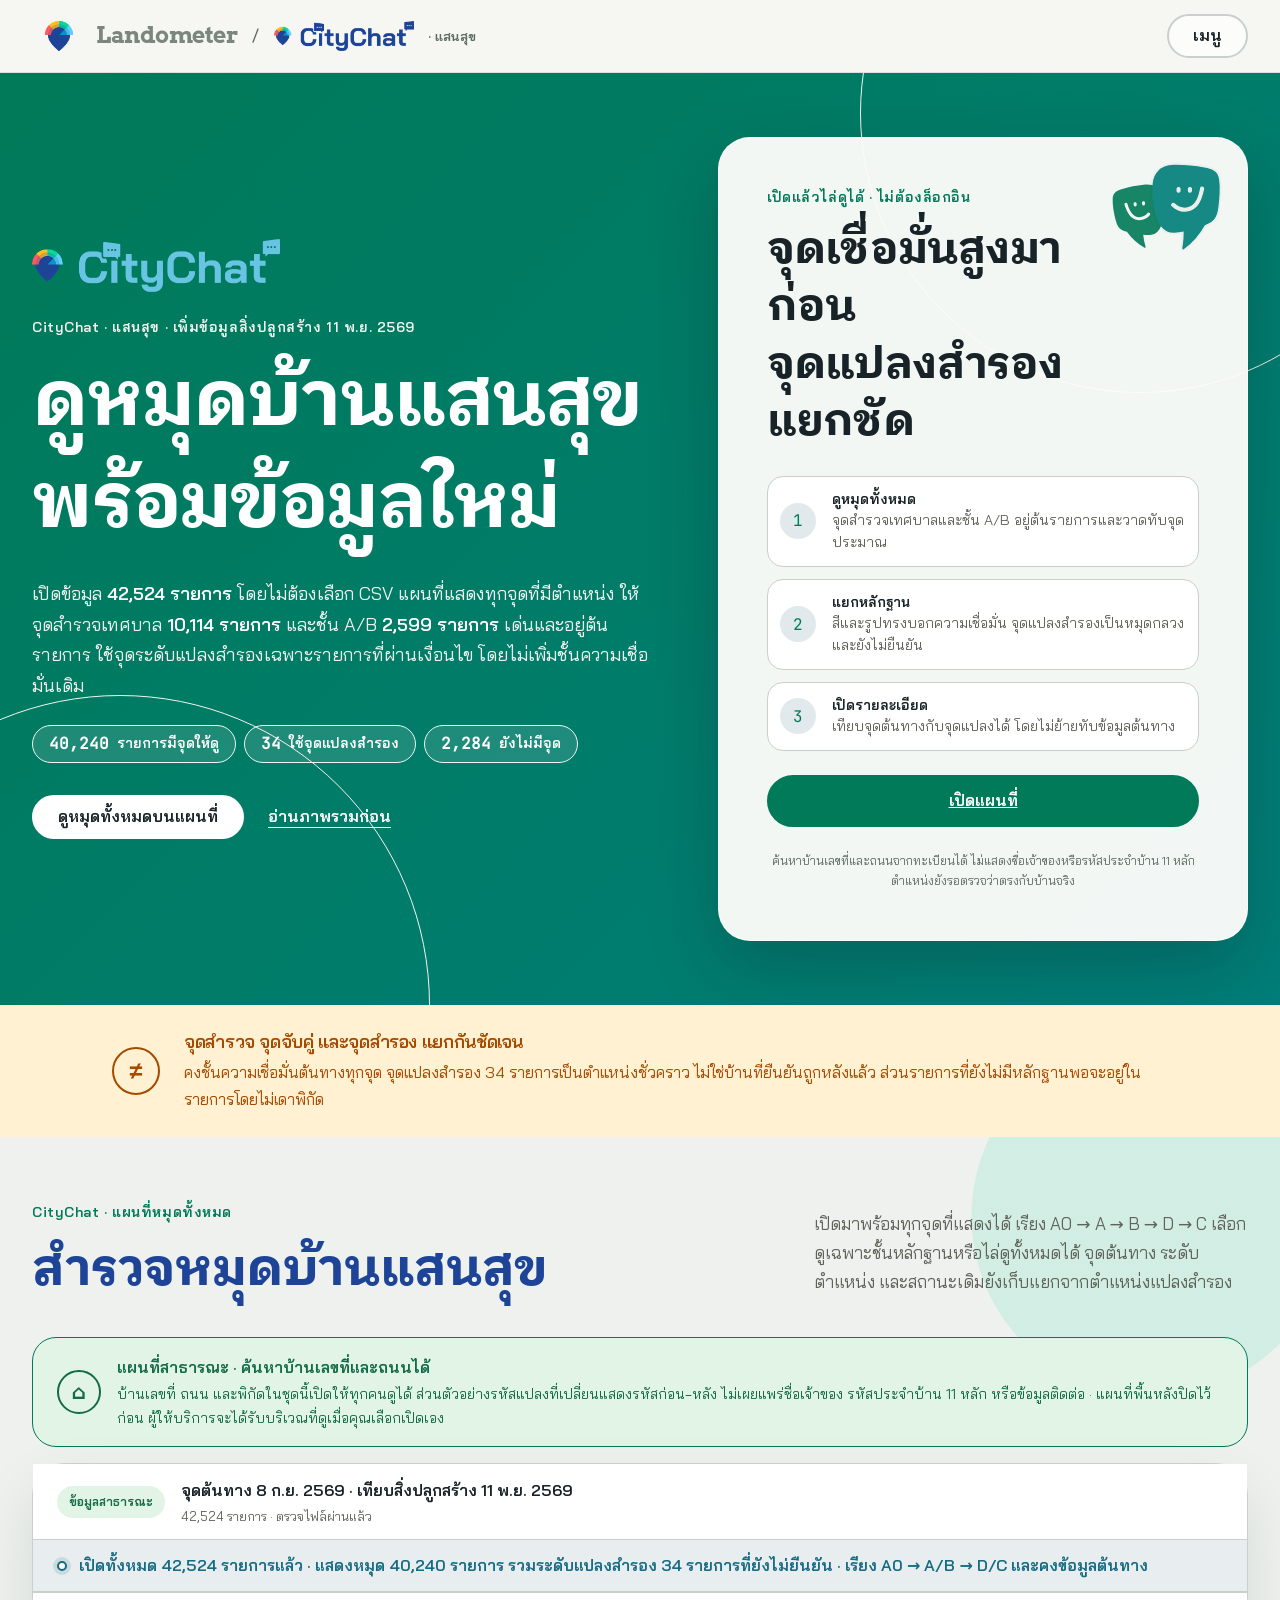
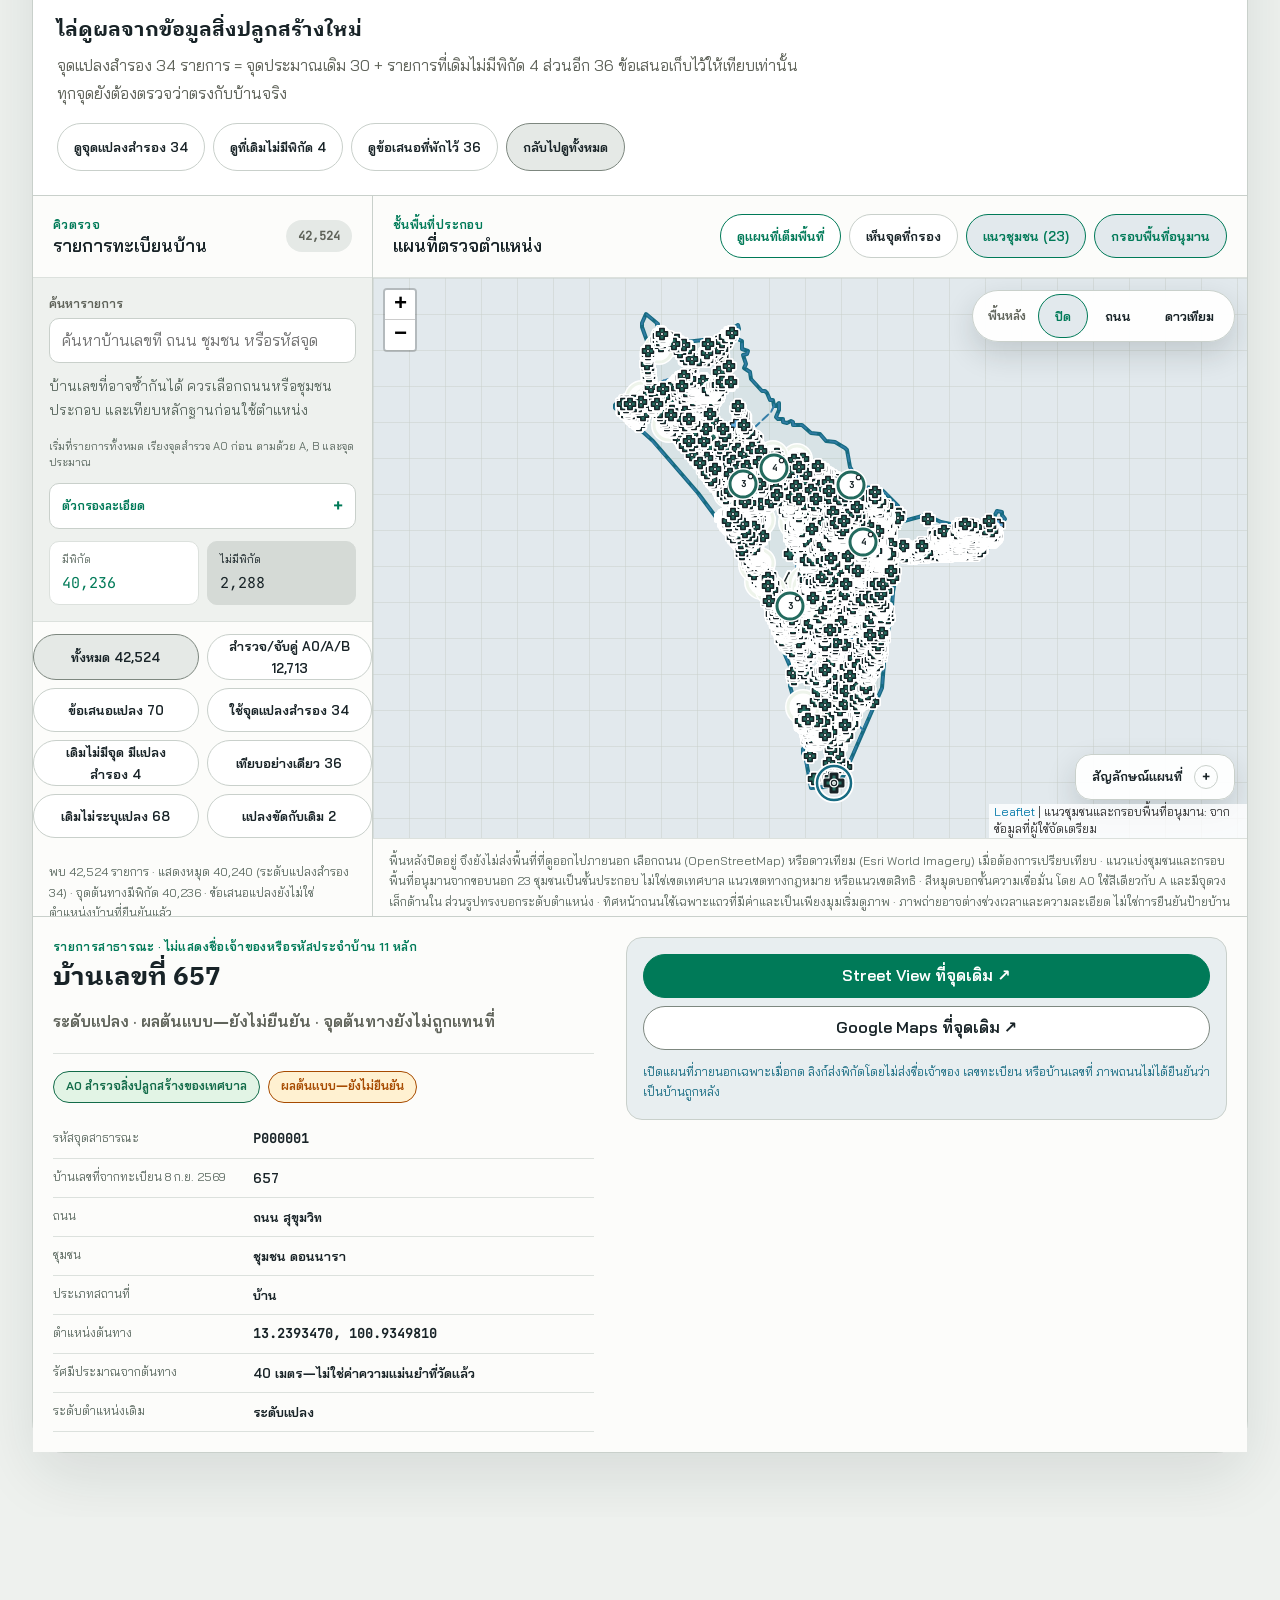
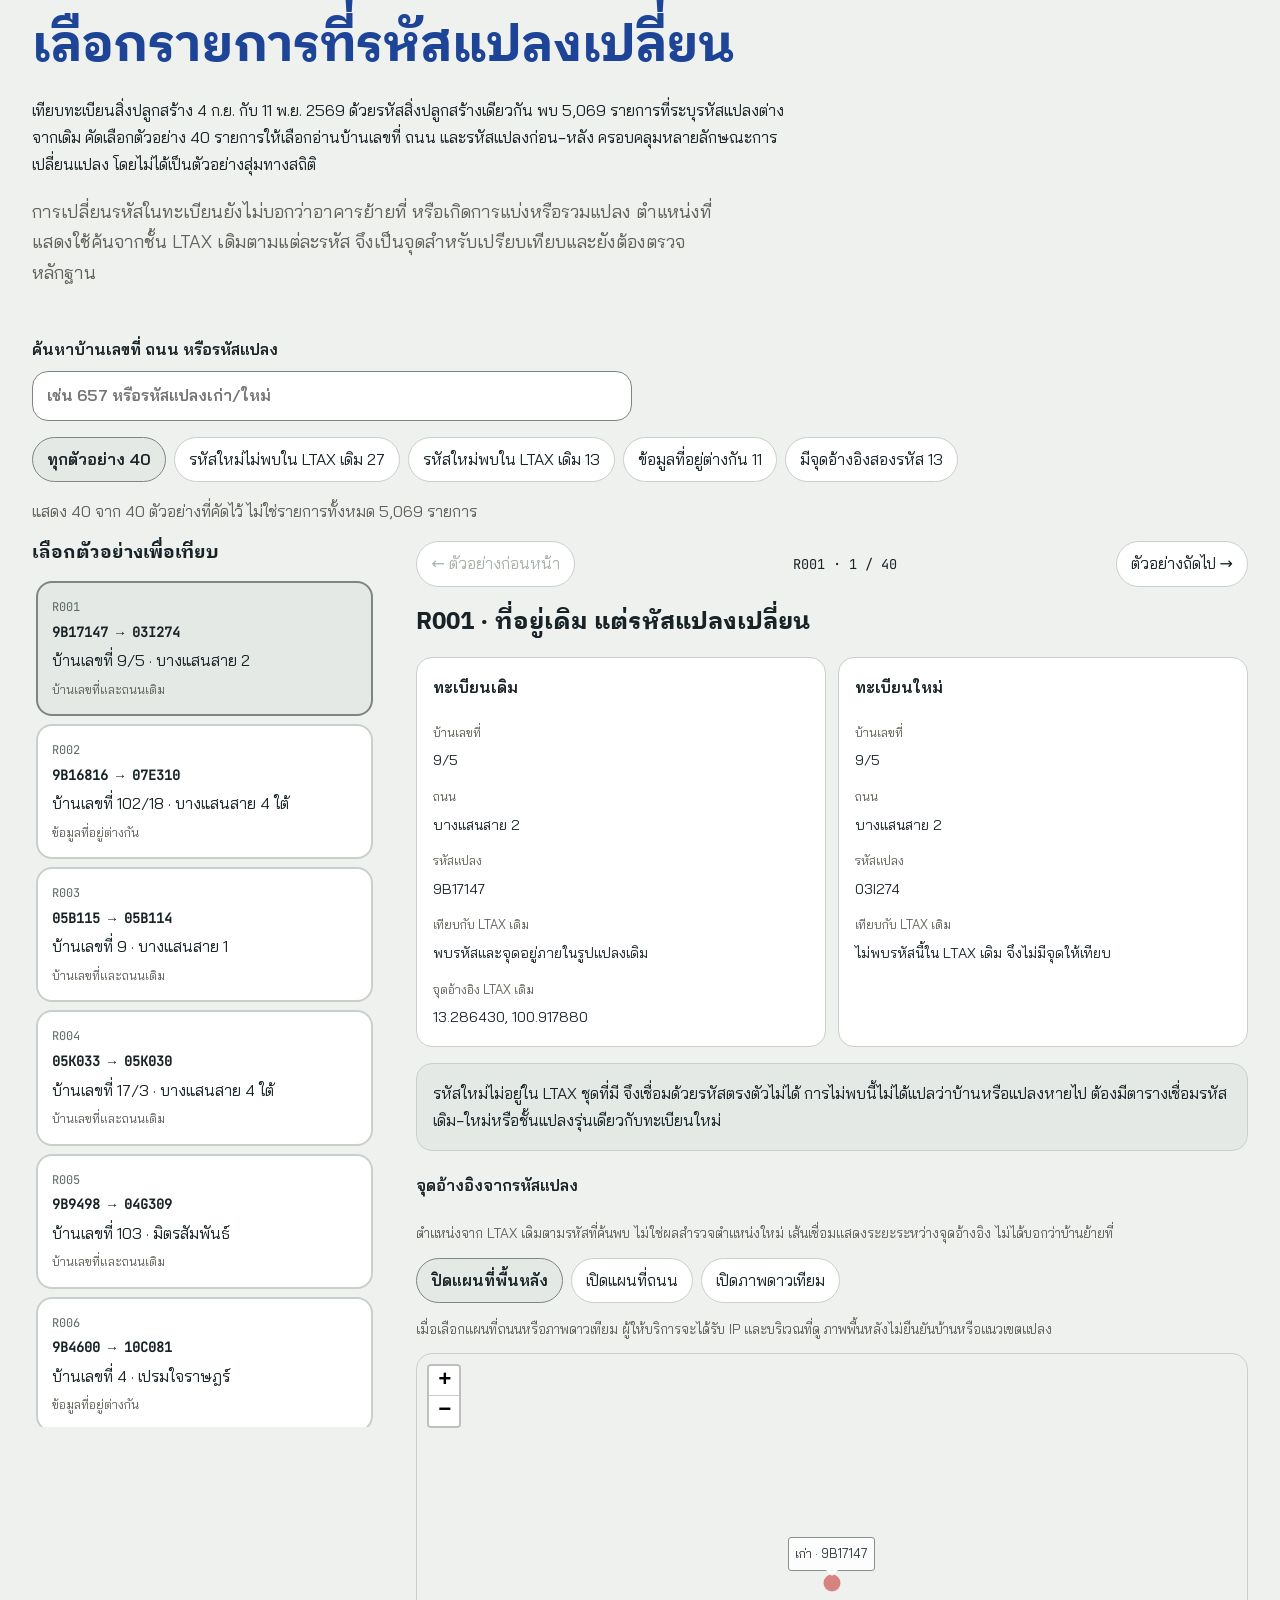
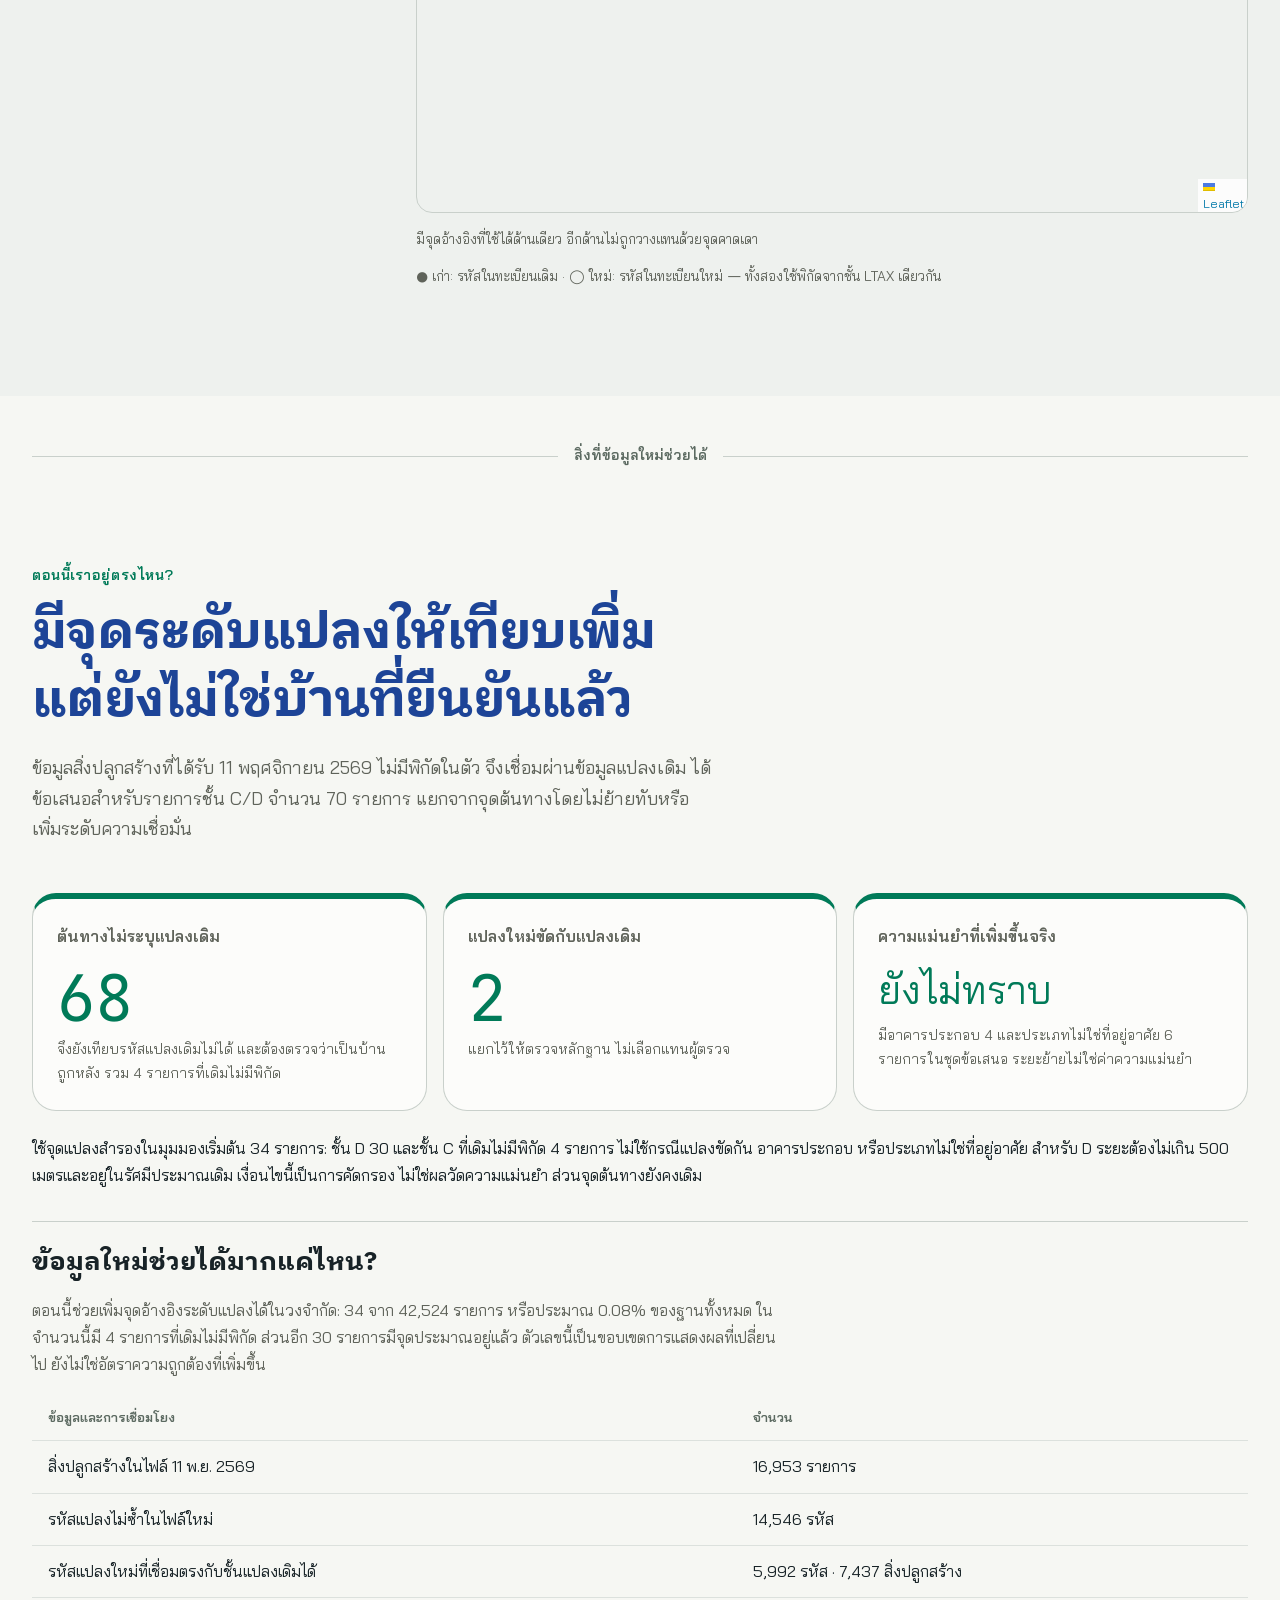
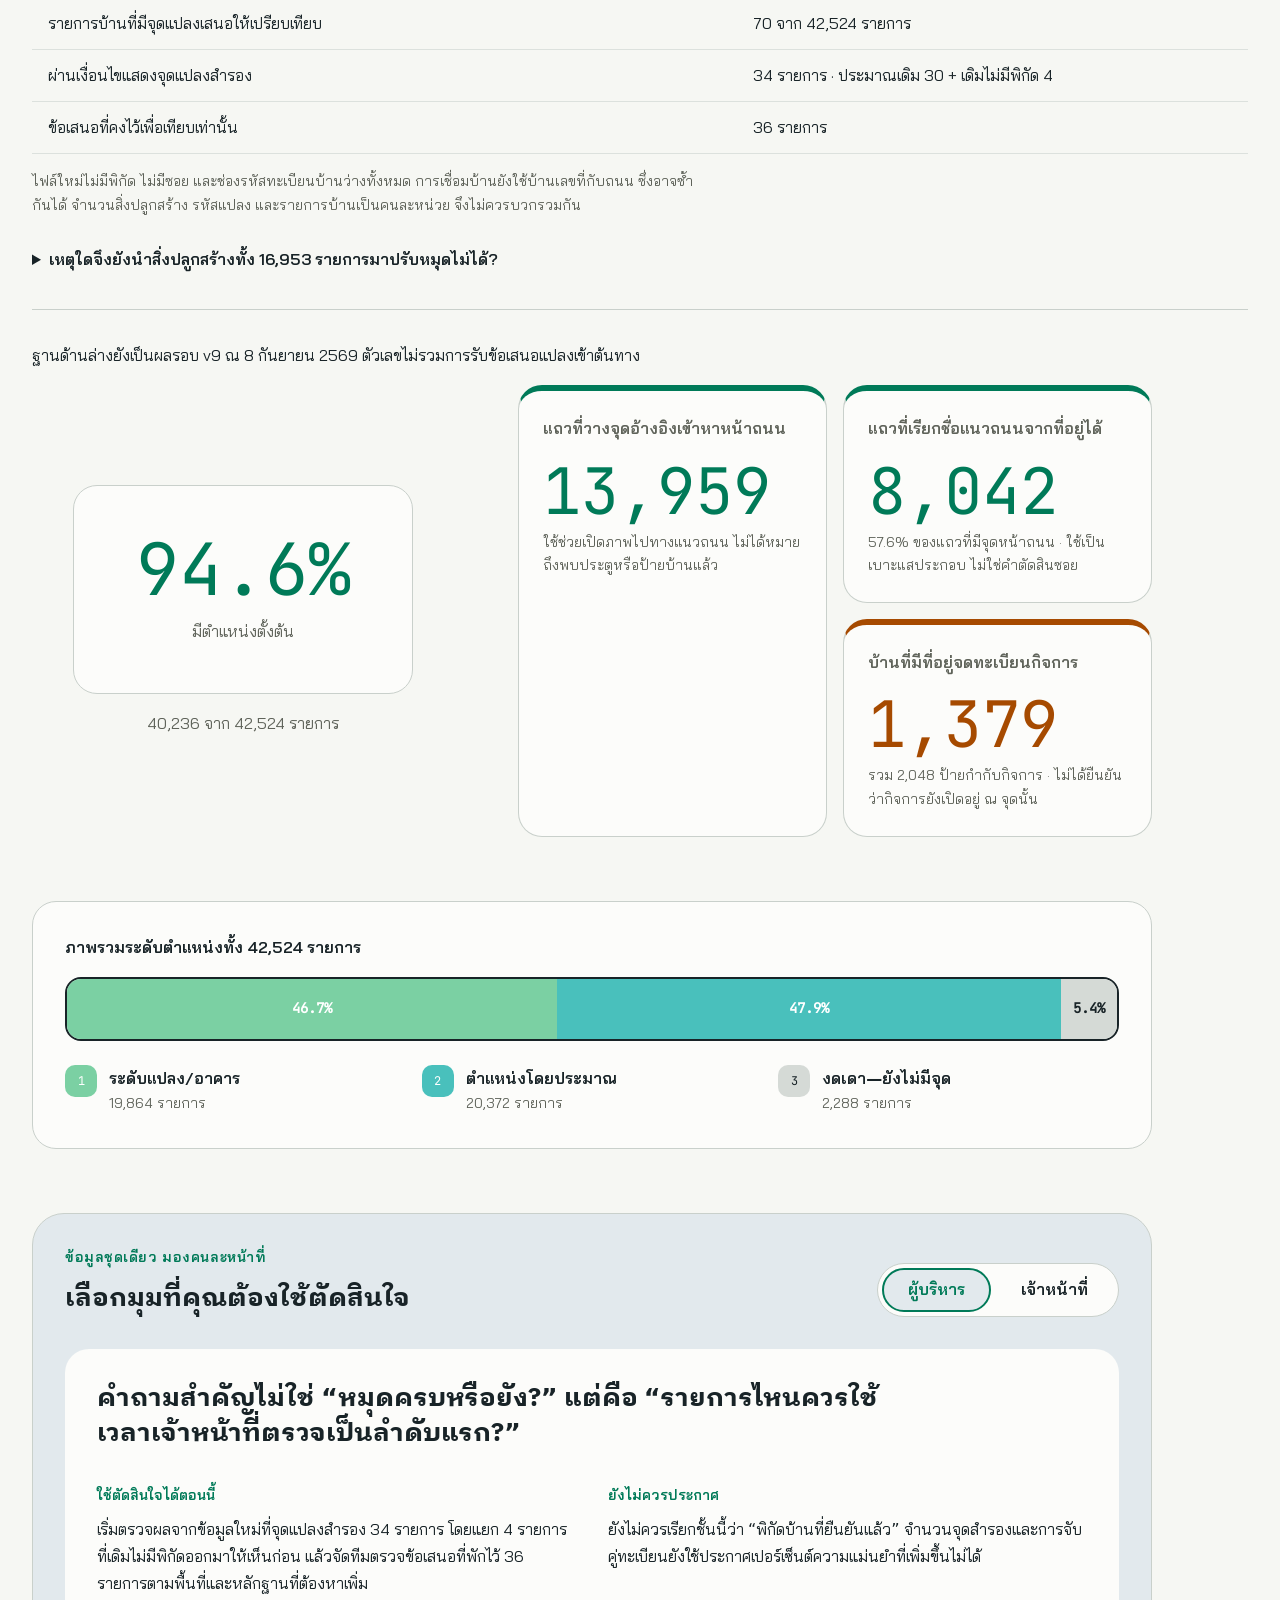
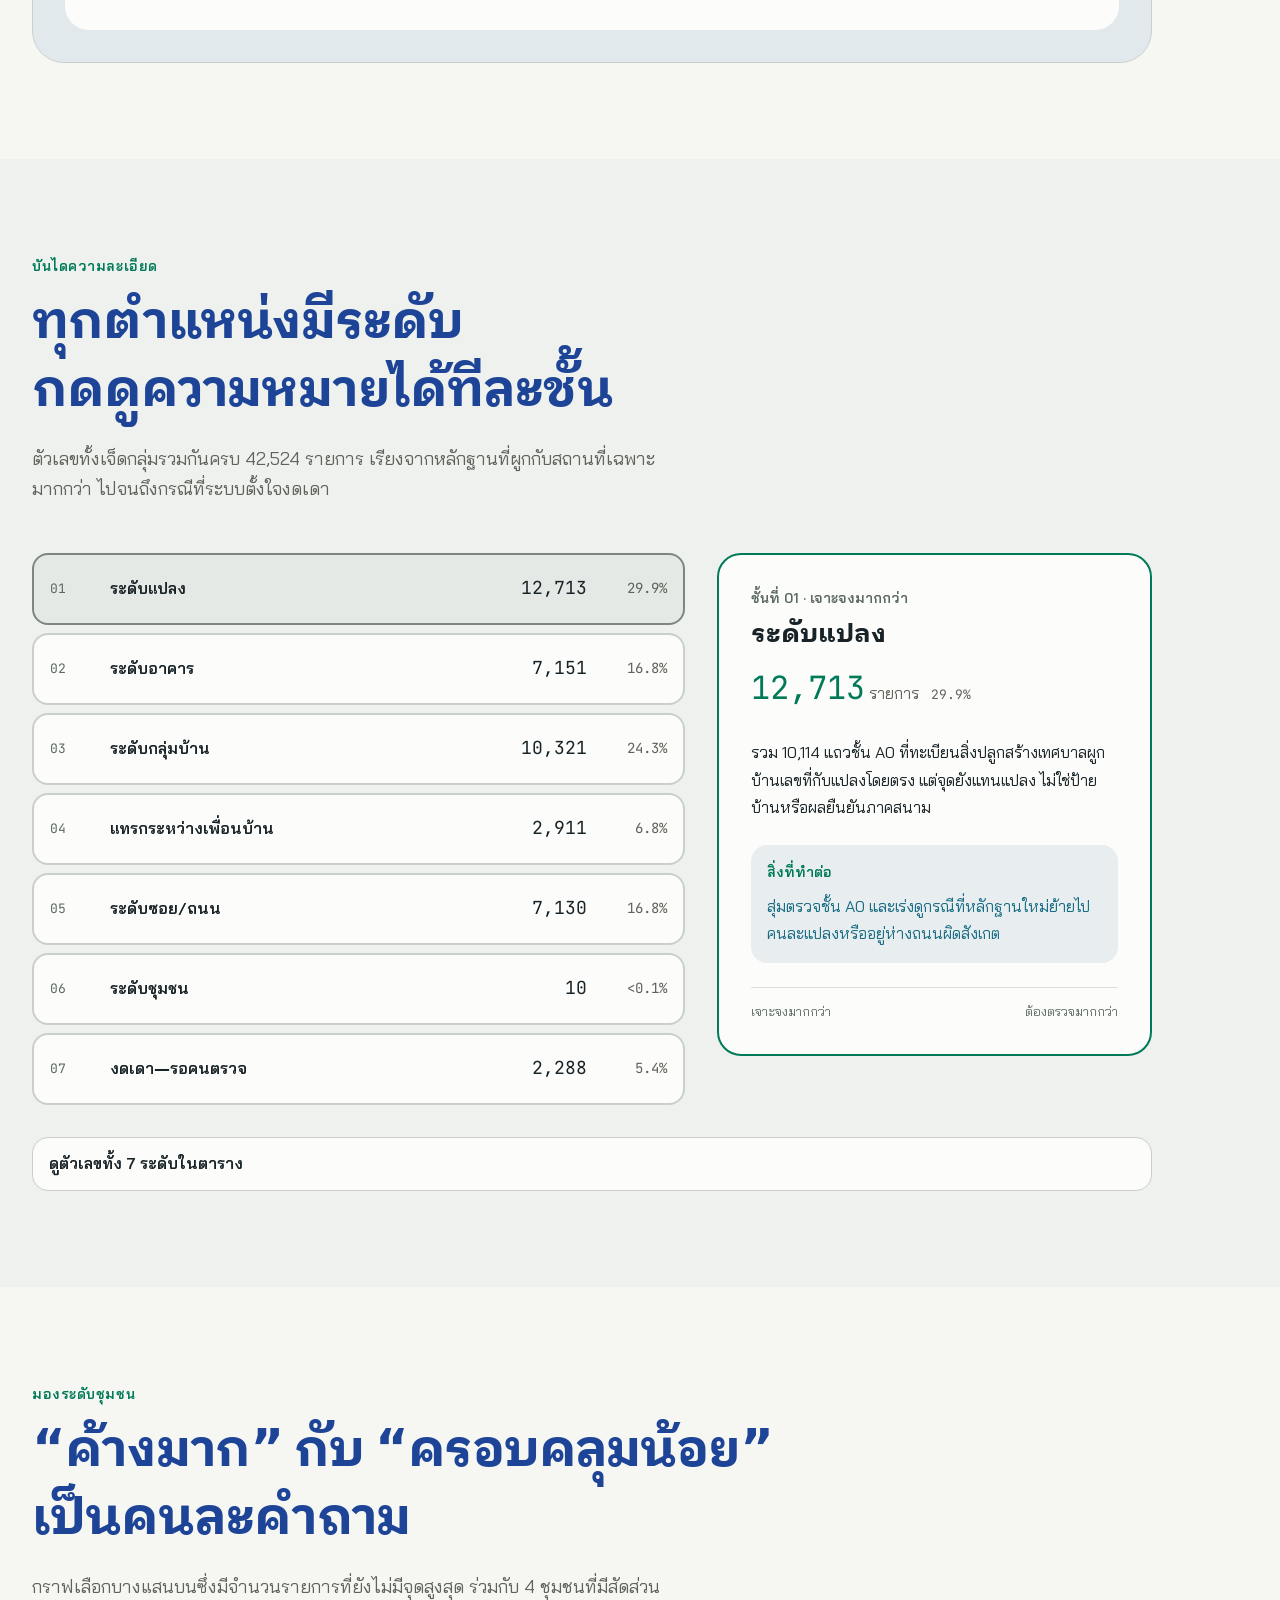
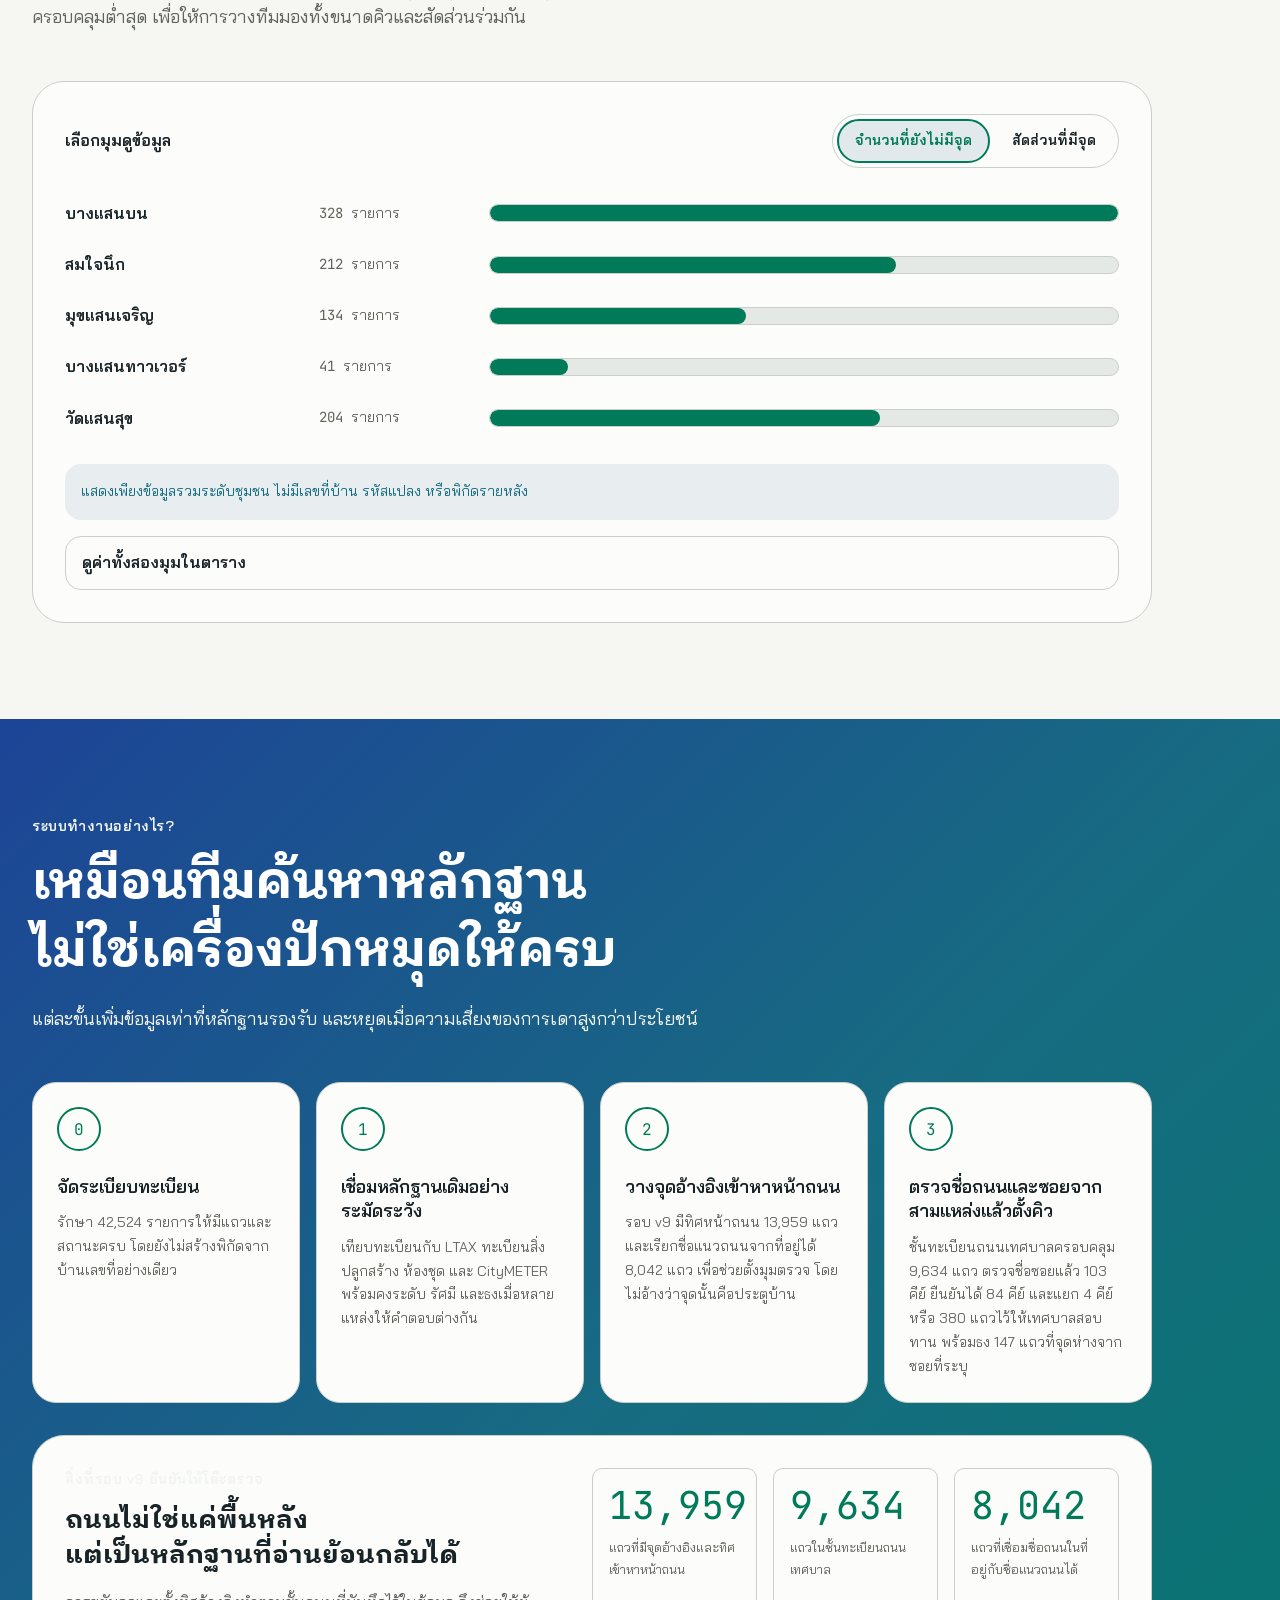
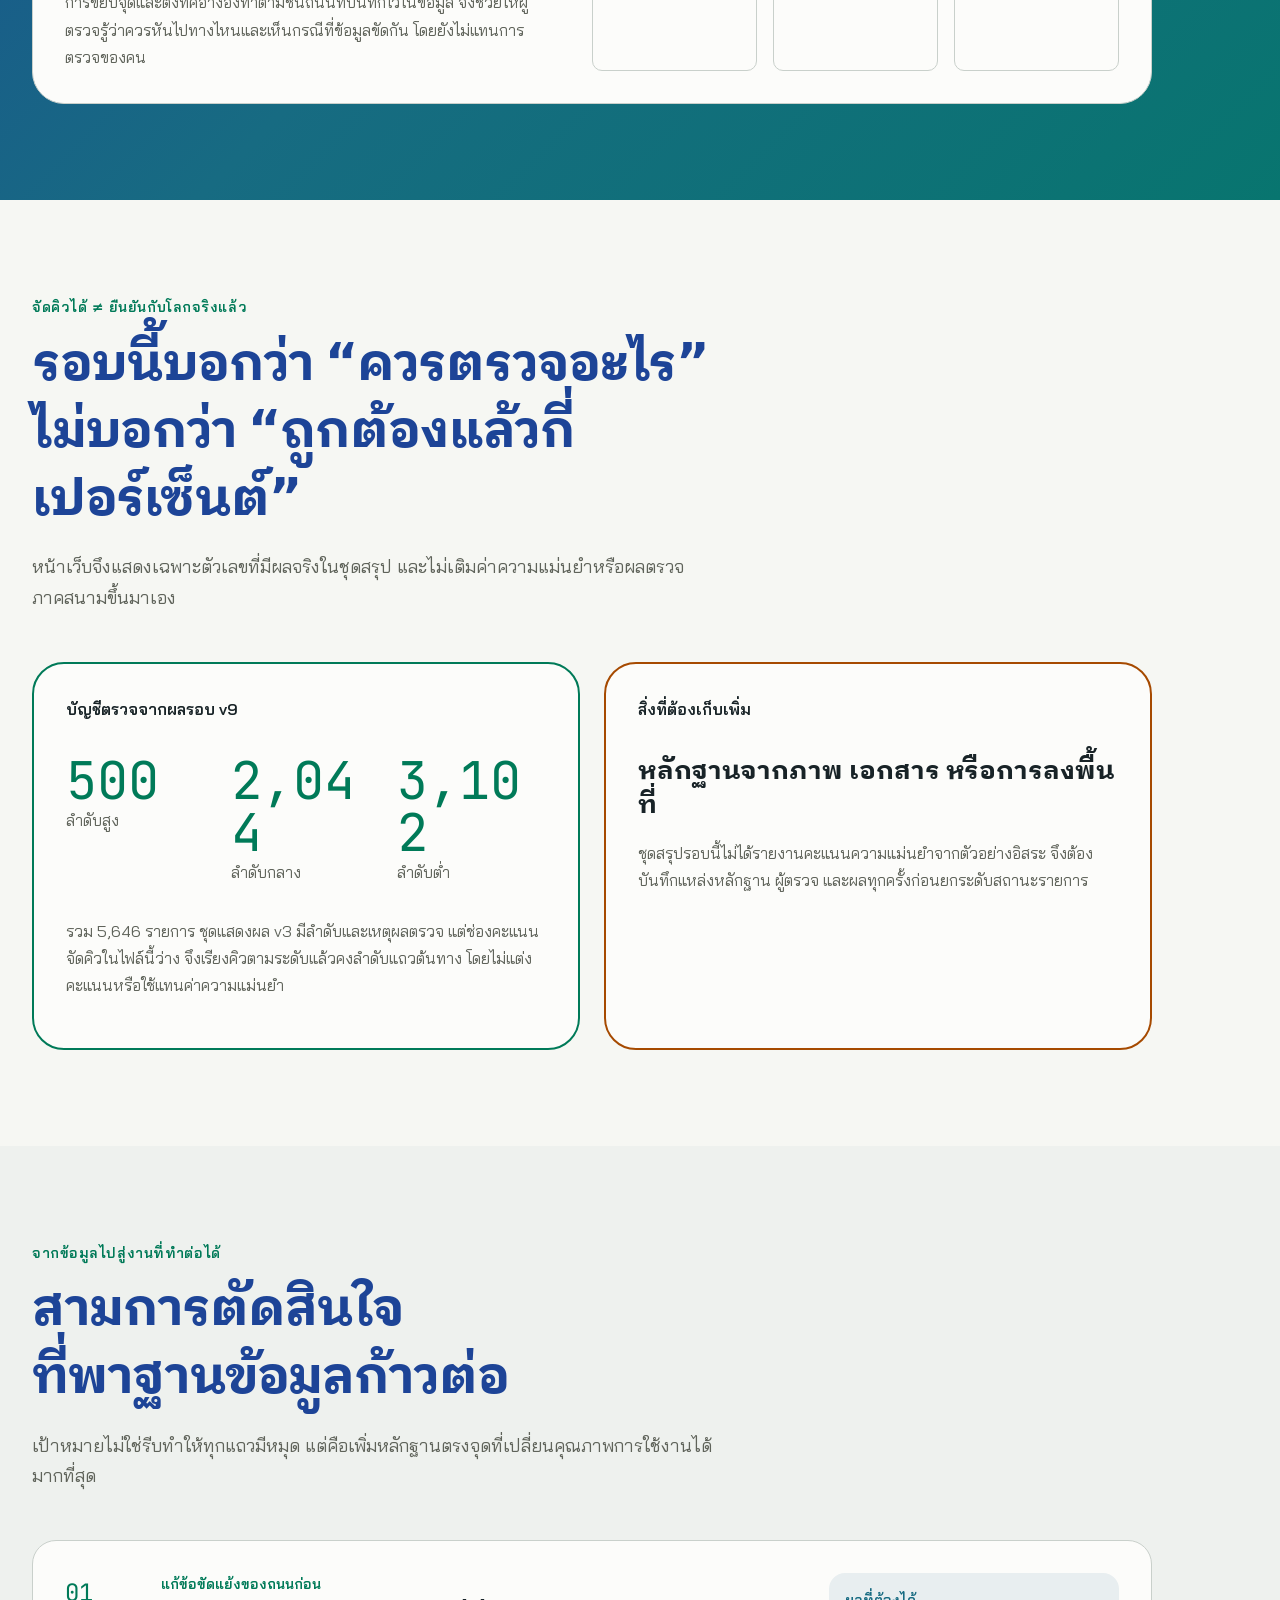
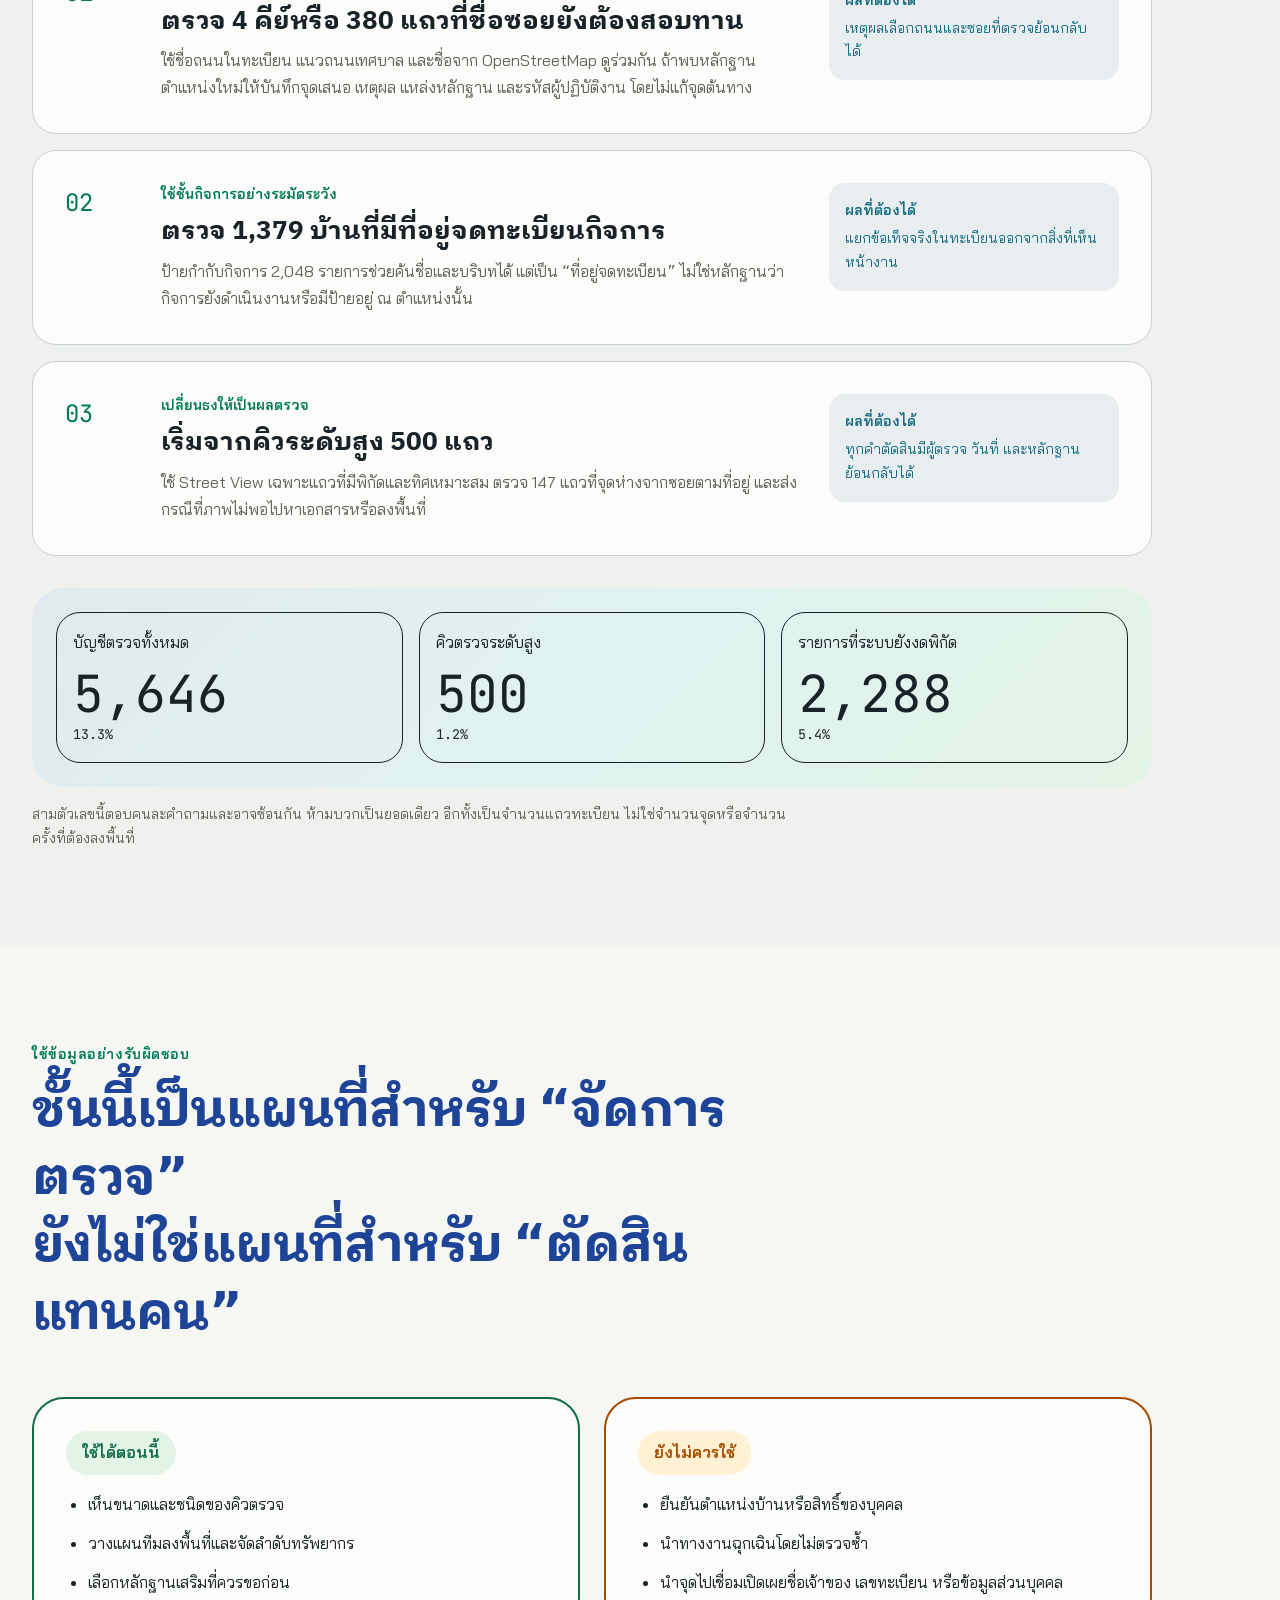
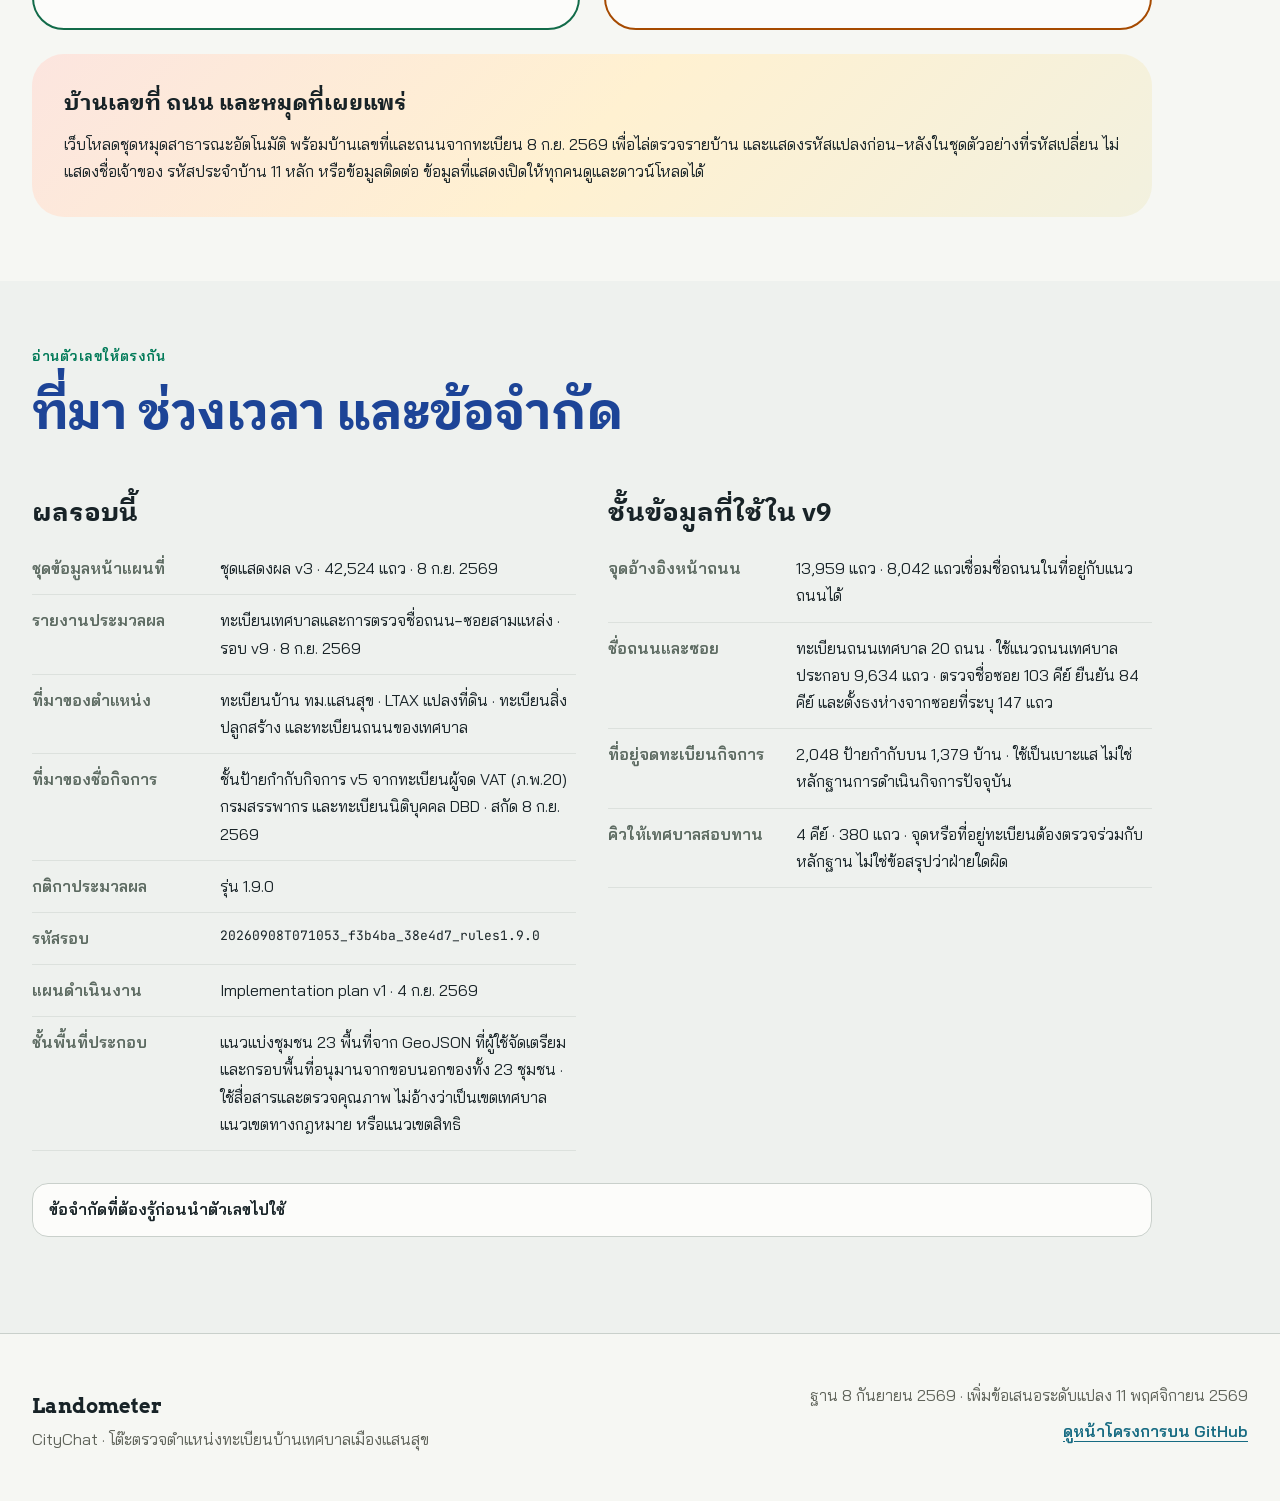
==== commit 3727d89a: "Add selectable examples of changed parcel codes" ====
--- a/index.html
+++ b/index.html
@@ -5,7 +5,7 @@
   <meta name="viewport" content="width=device-width, initial-scale=1">
   <title>สำรวจหมุดแสนสุข · CityChat</title>
   <meta name="description" content="เปิดดูหมุดแสนสุขทั้งหมดได้ทันที ไม่ต้องเลือก CSV เรียงจุดสำรวจเทศบาลและจุดเชื่อมั่นสูงก่อน พร้อมตำแหน่งระดับแปลงสำรองที่ระบุสถานะชัดเจน">
-  <meta name="citychat-release" content="public-20261112-r1">
+  <meta name="citychat-release" content="public-20261112-r2">
   <meta name="robots" content="index,follow">
   <meta name="theme-color" content="#1D4497">
   <meta name="referrer" content="strict-origin-when-cross-origin">
@@ -42,12 +42,14 @@
   <link rel="stylesheet" href="assets/vendor/leaflet/leaflet.css" integrity="sha256-p4NxAoJBhIIN+hmNHrzRCf9tD/miZyoHS5obTRR9BMY=" crossorigin="anonymous">
   <link rel="stylesheet" href="assets/styles.css?v=20261112-review">
   <link rel="stylesheet" href="assets/explorer.css?v=20261112-review">
+  <link rel="stylesheet" href="assets/parcel-change-examples.css?v=20261112-examples">
   <script defer src="assets/vendor/leaflet/leaflet.js" integrity="sha256-20nQCchB9co0qIjJZRGuk2/Z9VM+kNiyxNV1lvTlZBo=" crossorigin="anonymous"></script>
   <script defer src="assets/app.js?v=20260908-v9"></script>
   <script defer src="assets/marker-grouping.js?v=20260906-building-only"></script>
   <script defer src="assets/csv-parser.js?v=20260908-display-v3-r3"></script>
   <script defer src="assets/coordinate-adjustment.js?v=20260908-display-v3-r2"></script>
-  <script defer src="assets/record-explorer.js?v=20261112-review"></script>
+  <script defer src="assets/record-explorer.js?v=20261112-examples"></script>
+  <script defer src="assets/parcel-change-examples.js?v=20261112-examples"></script>
 </head>
 <body id="top">
   <a class="skip-link" href="#main">ข้ามไปยังเนื้อหาหลัก</a>
@@ -74,6 +76,7 @@
       <nav class="nav-panel" id="site-nav" aria-label="เมนูในหน้านี้">
         <div class="nav-links">
           <a href="#explorer">สำรวจหมุด</a>
+          <a href="#parcel-changes">รหัสแปลงเปลี่ยน</a>
           <a href="#results">ผลล่าสุด</a>
           <a href="#precision">ระดับตำแหน่ง</a>
           <a href="#next">งานที่ต้องทำต่อ</a>
@@ -128,7 +131,7 @@
             <li><span>3</span><p><strong>เปิดรายละเอียด</strong> เทียบจุดต้นทางกับจุดแปลงได้ โดยไม่ย้ายทับข้อมูลต้นทาง</p></li>
           </ol>
           <a class="hero-file-button" href="#explorer">เปิดแผนที่</a>
-          <p class="hero-local-note">ค้นหาบ้านเลขที่และถนนจากทะเบียนได้ ไม่แสดงชื่อเจ้าของหรือเลขทะเบียนบ้าน ตำแหน่งยังรอตรวจว่าตรงกับบ้านจริง</p>
+          <p class="hero-local-note">ค้นหาบ้านเลขที่และถนนจากทะเบียนได้ ไม่แสดงชื่อเจ้าของหรือรหัสประจำบ้าน 11 หลัก ตำแหน่งยังรอตรวจว่าตรงกับบ้านจริง</p>
         </div>
       </div>
     </section>
@@ -156,7 +159,7 @@
         <span class="local-data-icon" aria-hidden="true">⌂</span>
         <div>
           <strong>แผนที่สาธารณะ · ค้นหาบ้านเลขที่และถนนได้</strong>
-          <p>บ้านเลขที่ ถนน และพิกัดในชุดนี้เปิดให้ทุกคนดูได้ ไม่เผยแพร่ชื่อเจ้าของ เลขทะเบียนบ้าน รหัสแปลง หรือข้อมูลติดต่อ · แผนที่พื้นหลังปิดไว้ก่อน ผู้ให้บริการจะได้รับบริเวณที่ดูเมื่อคุณเลือกเปิดเอง</p>
+          <p>บ้านเลขที่ ถนน และพิกัดในชุดนี้เปิดให้ทุกคนดูได้ ส่วนตัวอย่างรหัสแปลงที่เปลี่ยนแสดงรหัสก่อน–หลัง ไม่เผยแพร่ชื่อเจ้าของ รหัสประจำบ้าน 11 หลัก หรือข้อมูลติดต่อ · แผนที่พื้นหลังปิดไว้ก่อน ผู้ให้บริการจะได้รับบริเวณที่ดูเมื่อคุณเลือกเปิดเอง</p>
         </div>
       </div>
 
@@ -600,6 +603,18 @@
       </noscript>
     </section>
 
+    <section class="section section-alt" id="parcel-changes" aria-labelledby="parcel-changes-title">
+      <div class="section-heading">
+        <h2 id="parcel-changes-title">เลือกรายการที่รหัสแปลงเปลี่ยน</h2>
+        <p>เทียบทะเบียนสิ่งปลูกสร้าง 4 ก.ย. กับ 11 พ.ย. 2569 ด้วยรหัสสิ่งปลูกสร้างเดียวกัน พบ 5,069 รายการที่ระบุรหัสแปลงต่างจากเดิม คัดเลือกตัวอย่าง 40 รายการให้เลือกอ่านบ้านเลขที่ ถนน และรหัสแปลงก่อน–หลัง ครอบคลุมหลายลักษณะการเปลี่ยนแปลง โดยไม่ได้เป็นตัวอย่างสุ่มทางสถิติ</p>
+        <p>การเปลี่ยนรหัสในทะเบียนยังไม่บอกว่าอาคารย้ายที่ หรือเกิดการแบ่งหรือรวมแปลง ตำแหน่งที่แสดงใช้ค้นจากชั้น LTAX เดิมตามแต่ละรหัส จึงเป็นจุดสำหรับเปรียบเทียบและยังต้องตรวจหลักฐาน</p>
+      </div>
+      <div data-parcel-change-examples data-examples-url="assets/data/parcel-code-change-examples-ce883c674c76.json" data-examples-sha256="ce883c674c76e2b6e50ff7269554f1b07fb94f8955bf3763f9671089aa702526" data-examples-bytes="20044">
+        <p data-examples-fallback role="status">กำลังเปิดตัวอย่างรหัสแปลงที่เปลี่ยน…</p>
+      </div>
+      <noscript><p>กรุณาเปิด JavaScript เพื่อเลือกดูตัวอย่าง รายการทั้งหมดมาจากการเทียบทะเบียนสองช่วงเวลา และยังไม่ใช่ผลยืนยันว่าต้องย้ายหมุดบ้าน</p></noscript>
+    </section>
+
     <div class="summary-divider" aria-hidden="true"><span></span><p>สิ่งที่ข้อมูลใหม่ช่วยได้</p><span></span></div>
 
     <section class="section" id="results" aria-labelledby="results-title">
@@ -635,6 +650,7 @@
         <details class="building-history-note">
           <summary>เหตุใดจึงยังนำสิ่งปลูกสร้างทั้ง 16,953 รายการมาปรับหมุดไม่ได้?</summary>
           <p>เมื่อเทียบกับทะเบียนสิ่งปลูกสร้าง 4 ก.ย. 2569 ด้วยรหัสสิ่งปลูกสร้างเดียวกัน พบรายการที่อยู่ในทั้งสองชุด 14,417 รายการ ในจำนวนนี้รหัสแปลงเปลี่ยน 5,069 รายการ จึงนำรหัสใหม่ไปแทนรหัสเก่าโดยตรงไม่ได้ทุกกรณี ส่วนไฟล์ใหม่ยังขาดบ้านเลขที่ 2,127 รายการและถนน 1,194 รายการ</p>
+          <p><a href="#parcel-changes">เลือกดูตัวอย่างบ้านเลขที่และรหัสแปลงก่อน–หลัง</a></p>
           <p>สิ่งที่ควรขอจากเทศบาลต่อคือ ตารางเชื่อมรหัสแปลงเก่า–ใหม่หรือชั้นแปลงฉบับล่าสุด และรหัสประจำบ้านที่เชื่อมกับทะเบียนบ้านได้ หากมีจุดอาคารพร้อมรหัสสิ่งปลูกสร้างจะช่วยระบุตำแหน่งได้ตรงกว่าจุดแทนแปลง การเชื่อมรหัสย้อนหลังเป็นเพียงเบาะแสเดิม ยังนับเป็นบ้านที่แม่นขึ้นเพิ่มไม่ได้</p>
         </details>
       </div>
@@ -1005,7 +1021,7 @@
 
       <div class="privacy-note">
         <p class="privacy-note-label">บ้านเลขที่ ถนน และหมุดที่เผยแพร่</p>
-        <p>เว็บโหลดชุดหมุดสาธารณะอัตโนมัติ พร้อมบ้านเลขที่และถนนจากทะเบียน 8 ก.ย. 2569 เพื่อไล่ตรวจรายบ้าน ไม่แสดงชื่อเจ้าของ เลขทะเบียนบ้าน รหัสแปลง หรือข้อมูลติดต่อ ที่อยู่และพิกัดยังเปิดให้ทุกคนดูและดาวน์โหลดได้</p>
+        <p>เว็บโหลดชุดหมุดสาธารณะอัตโนมัติ พร้อมบ้านเลขที่และถนนจากทะเบียน 8 ก.ย. 2569 เพื่อไล่ตรวจรายบ้าน และแสดงรหัสแปลงก่อน–หลังในชุดตัวอย่างที่รหัสเปลี่ยน ไม่แสดงชื่อเจ้าของ รหัสประจำบ้าน 11 หลัก หรือข้อมูลติดต่อ ข้อมูลที่แสดงเปิดให้ทุกคนดูและดาวน์โหลดได้</p>
       </div>
     </section>
 
--- a/assets/parcel-change-examples.css
+++ b/assets/parcel-change-examples.css
@@ -0,0 +1,46 @@
+.parcel-examples-app { margin-top: var(--space-6); }
+.parcel-examples-toolbar { display: grid; gap: var(--space-4); }
+.parcel-examples-search-label { display: grid; gap: var(--space-2); max-width: 600px; font-weight: 600; }
+.parcel-examples-search { width: 100%; min-height: 48px; padding: 10px 14px; border: 1px solid var(--border-emphasis); border-radius: var(--radius-md); background: var(--surface-raised); color: var(--text-primary); }
+.parcel-examples-filters, .parcel-examples-map-controls { display: flex; flex-wrap: wrap; gap: var(--space-2); }
+.parcel-examples-button { min-height: 44px; padding: 9px 14px; border: 1px solid var(--border-default); border-radius: var(--radius-pill); background: var(--surface-raised); color: var(--text-primary); cursor: pointer; line-height: 1.6; }
+.parcel-examples-button:hover { background: var(--surface-soft); }
+.parcel-examples-button[aria-pressed="true"] { background: var(--surface-soft); border-color: var(--border-emphasis); font-weight: 600; }
+.parcel-examples-button:disabled { color: var(--text-disabled); cursor: default; }
+.parcel-examples-result { color: var(--text-secondary); margin: var(--space-4) 0; }
+.parcel-examples-layout { display: grid; grid-template-columns: minmax(240px, .78fr) minmax(0, 1.8fr); gap: var(--space-6); align-items: start; }
+.parcel-examples-list-panel, .parcel-examples-detail { min-width: 0; }
+.parcel-examples-list-panel > h3 { margin-top: 0; font-size: 1.1rem; }
+.parcel-examples-list { display: grid; gap: var(--space-2); max-height: 850px; overflow-y: auto; margin: 0; padding: 4px; list-style: none; scrollbar-gutter: stable; }
+.parcel-examples-choice { display: grid; width: 100%; gap: 4px; min-height: 110px; padding: 14px; border: 2px solid var(--border-default); border-radius: var(--radius-md); background: var(--surface-raised); color: var(--text-primary); text-align: left; cursor: pointer; overflow-wrap: anywhere; }
+.parcel-examples-choice:hover { background: var(--surface-soft); }
+.parcel-examples-choice[aria-pressed="true"] { background: var(--surface-soft); border-color: var(--border-emphasis); }
+.parcel-examples-choice-id { color: var(--text-metadata); font-family: var(--font-data); font-size: .75rem; }
+.parcel-examples-choice-code { font-family: var(--font-data); font-size: .85rem; line-height: 1.6; }
+.parcel-examples-choice-state { color: var(--text-secondary); font-size: .8rem; }
+.parcel-examples-navigation { display: flex; align-items: center; justify-content: space-between; flex-wrap: wrap; gap: var(--space-2); }
+.parcel-examples-position { font-family: var(--font-data); font-size: .85rem; }
+.parcel-examples-detail-title { margin: var(--space-4) 0; font-size: clamp(1.1rem, 2.5vw, 1.5rem); line-height: 1.6; }
+.parcel-examples-comparison { display: grid; grid-template-columns: repeat(2, minmax(0, 1fr)); gap: var(--space-3); }
+.parcel-examples-side { min-width: 0; padding: var(--space-4); border: 1px solid var(--border-default); border-radius: var(--radius-md); background: var(--surface-raised); }
+.parcel-examples-side h4 { margin: 0 0 var(--space-3); font-size: 1rem; }
+.parcel-examples-fields { display: grid; gap: 5px; margin: 0; }
+.parcel-examples-fields dt { margin-top: 8px; color: var(--text-secondary); font-size: .8rem; }
+.parcel-examples-fields dd { margin: 0; overflow-wrap: anywhere; font-size: .9rem; }
+.parcel-examples-conclusion { margin: var(--space-4) 0; padding: var(--space-4); border: 1px solid var(--border-default); border-radius: var(--radius-md); background: var(--surface-soft); }
+.parcel-examples-map-note, .parcel-examples-map-disclosure, .parcel-examples-map-status, .parcel-examples-map-legend { color: var(--text-secondary); font-size: .85rem; }
+.parcel-examples-map { width: 100%; height: clamp(330px, 42vw, 460px); margin-top: var(--space-3); border: 1px solid var(--border-default); border-radius: var(--radius-md); background: var(--surface-alt); isolation: isolate; }
+.parcel-examples-map .leaflet-tooltip { border: 1px solid var(--border-emphasis); background: var(--surface-raised); color: var(--text-primary); box-shadow: none; font-family: var(--font-body); opacity: 1; }
+.parcel-examples-point-label { font-size: .8rem; }
+.parcel-examples-empty { padding: var(--space-4); color: var(--text-secondary); }
+@media (max-width: 900px) {
+  .parcel-examples-layout { grid-template-columns: minmax(0, 1fr); }
+  .parcel-examples-list { max-height: 280px; grid-template-columns: repeat(2, minmax(0, 1fr)); }
+}
+@media (max-width: 600px) {
+  .parcel-examples-comparison { grid-template-columns: minmax(0, 1fr); }
+  .parcel-examples-list { grid-template-columns: minmax(0, 1fr); max-height: 240px; }
+  .parcel-examples-navigation .parcel-examples-button { flex: 1 1 40%; }
+  .parcel-examples-position { order: -1; width: 100%; text-align: center; }
+  .parcel-examples-map-controls .parcel-examples-button { flex: 1 1 140px; }
+}
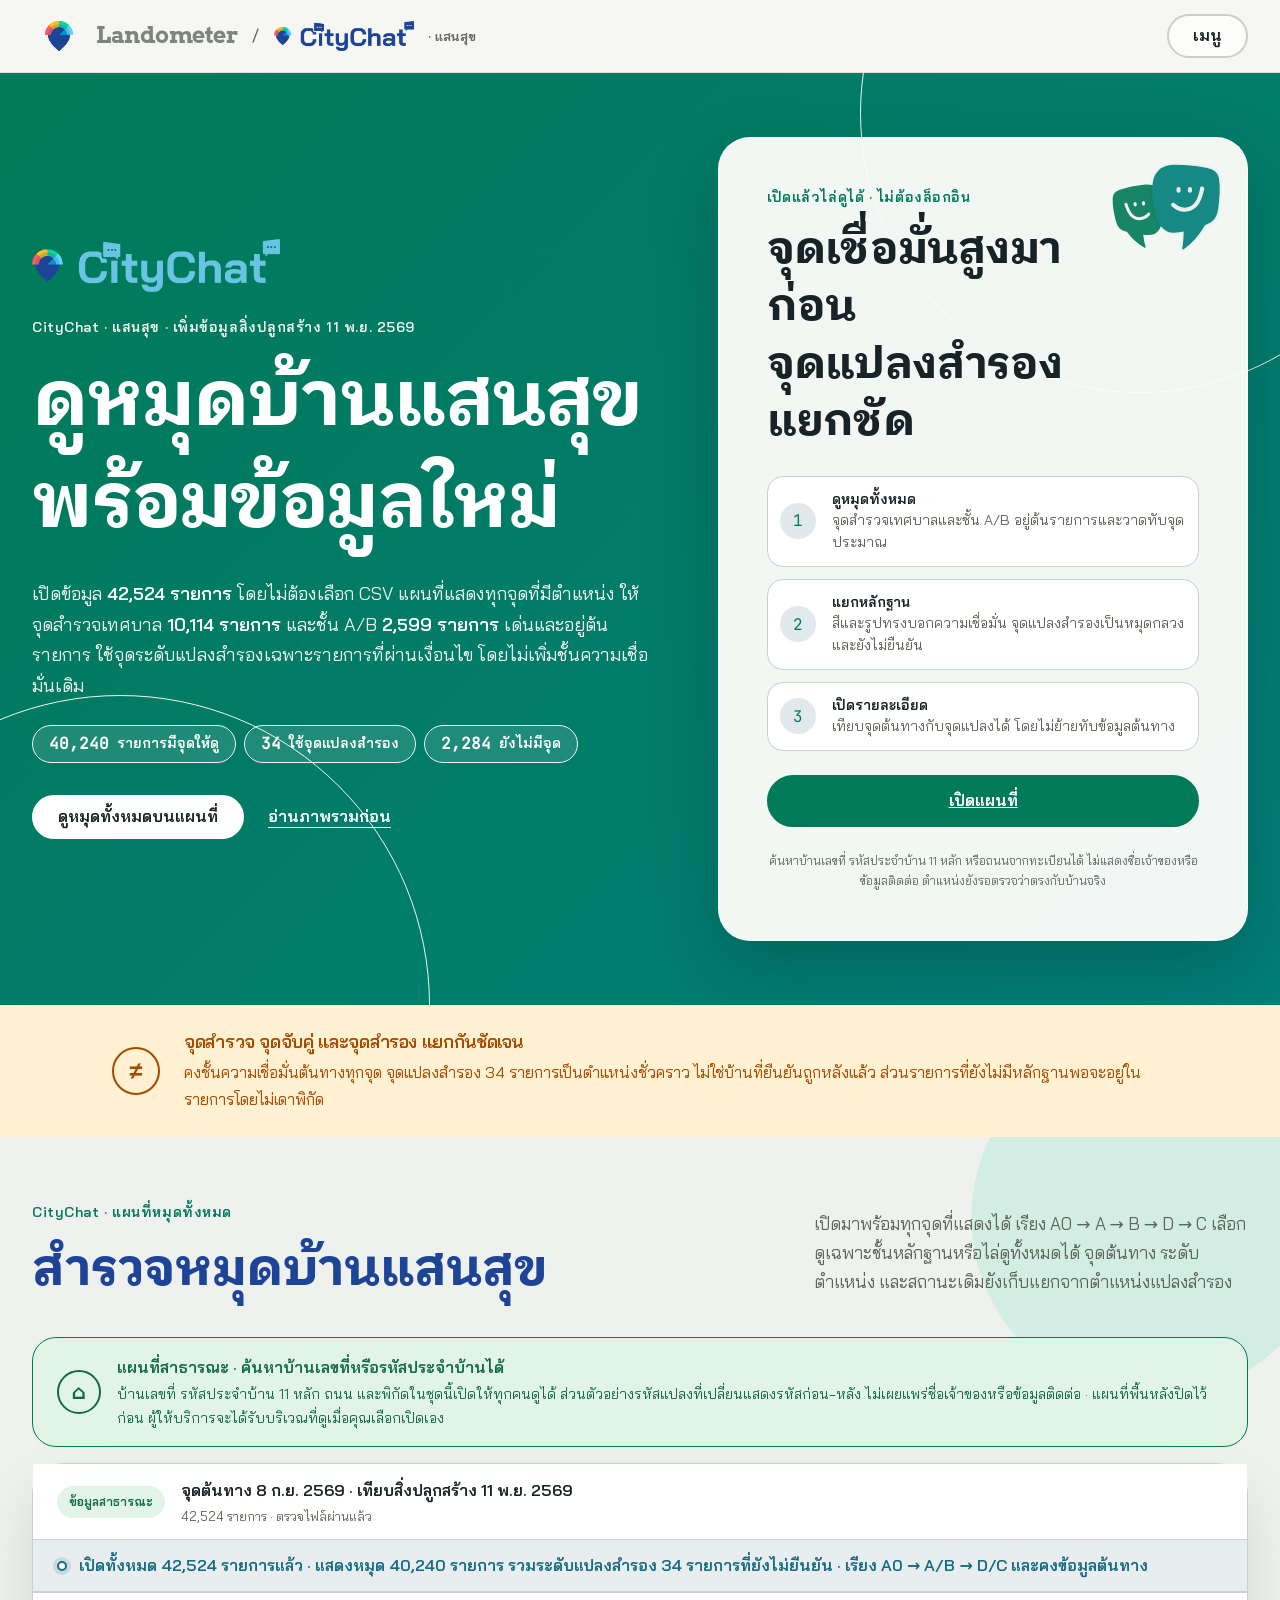
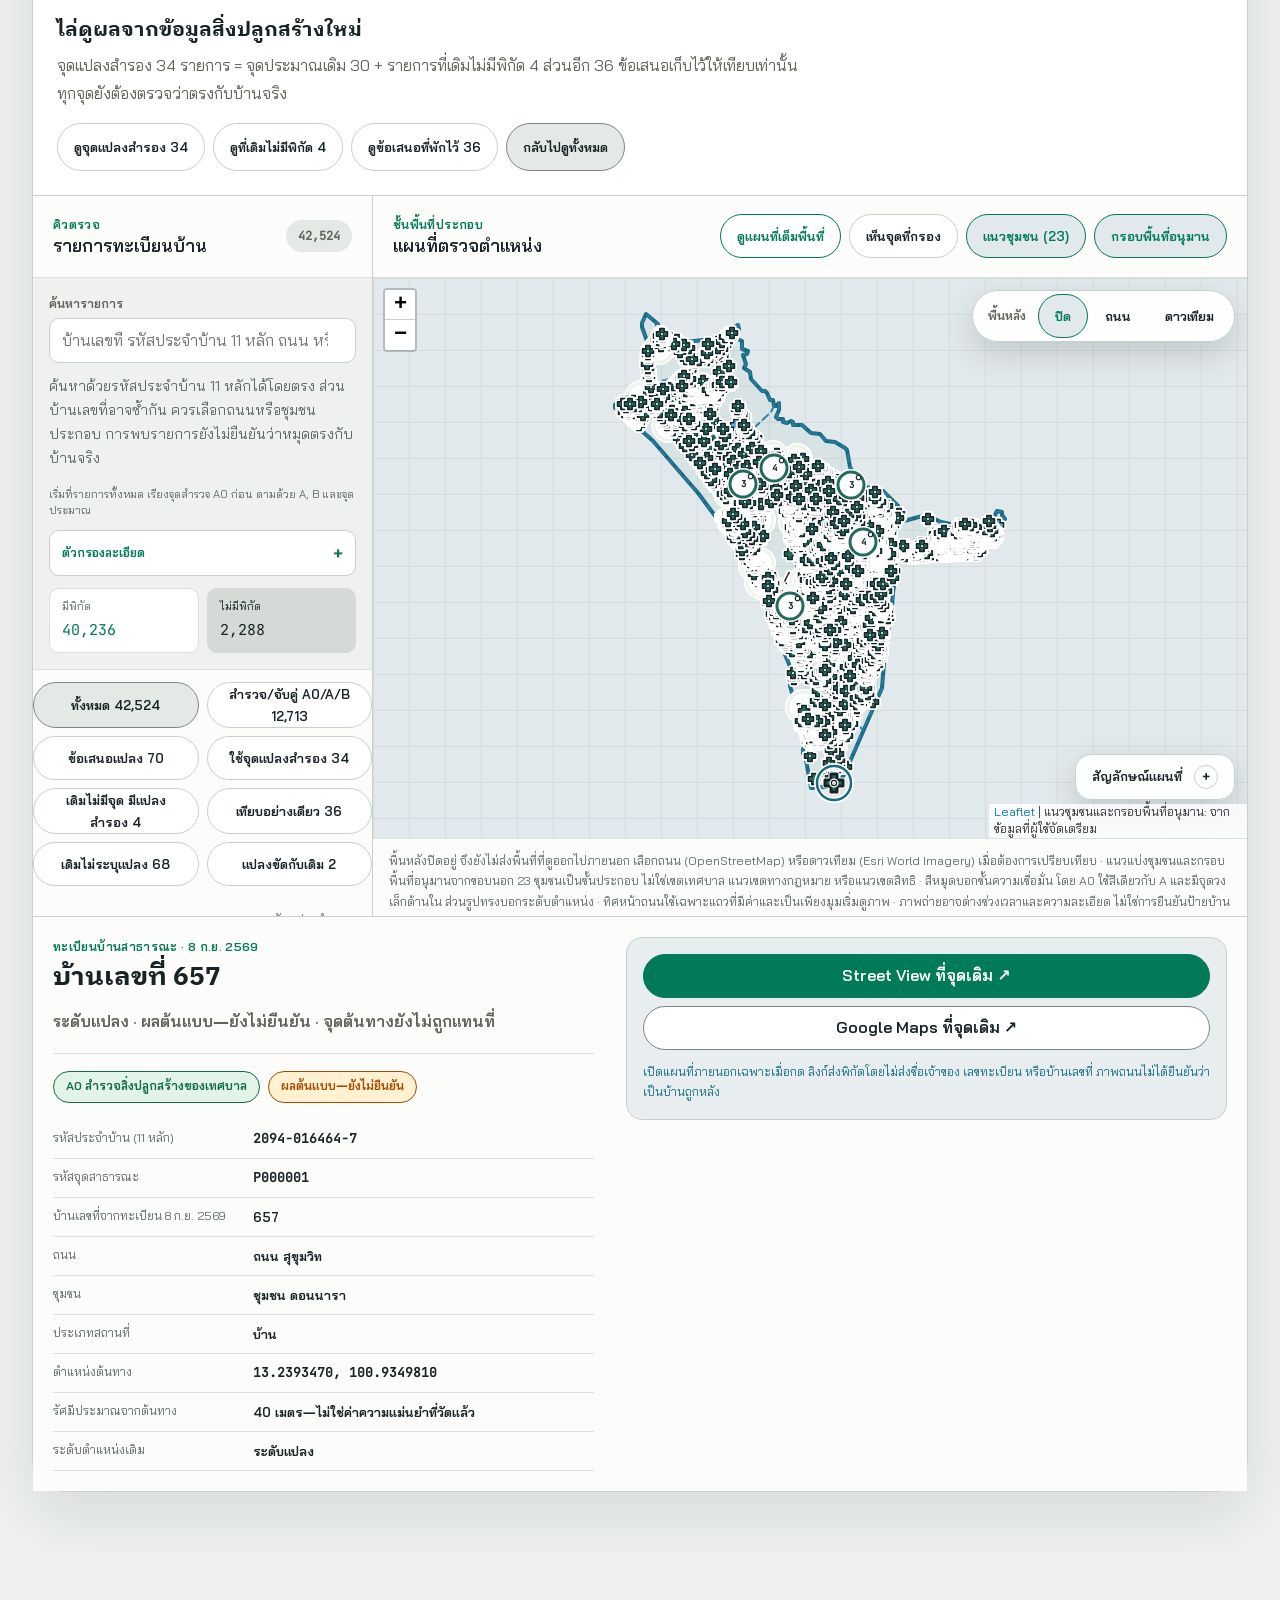
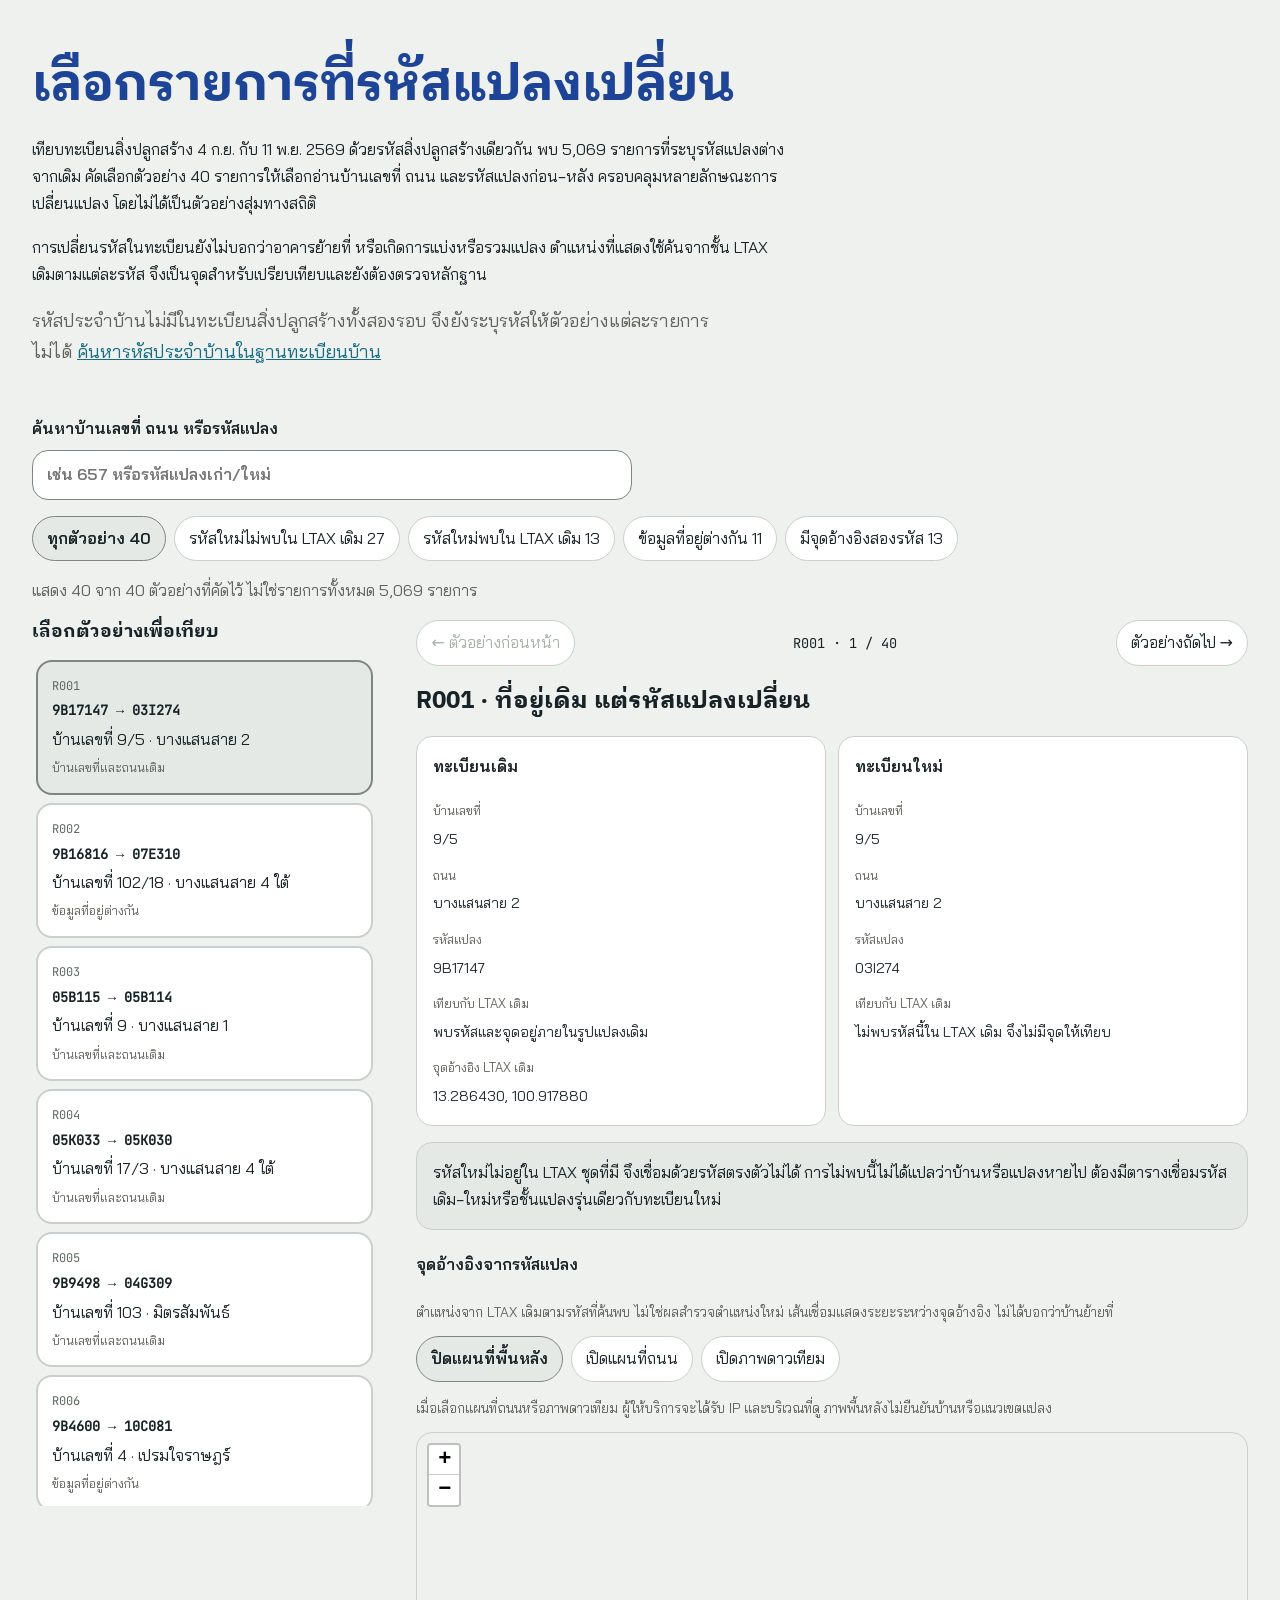
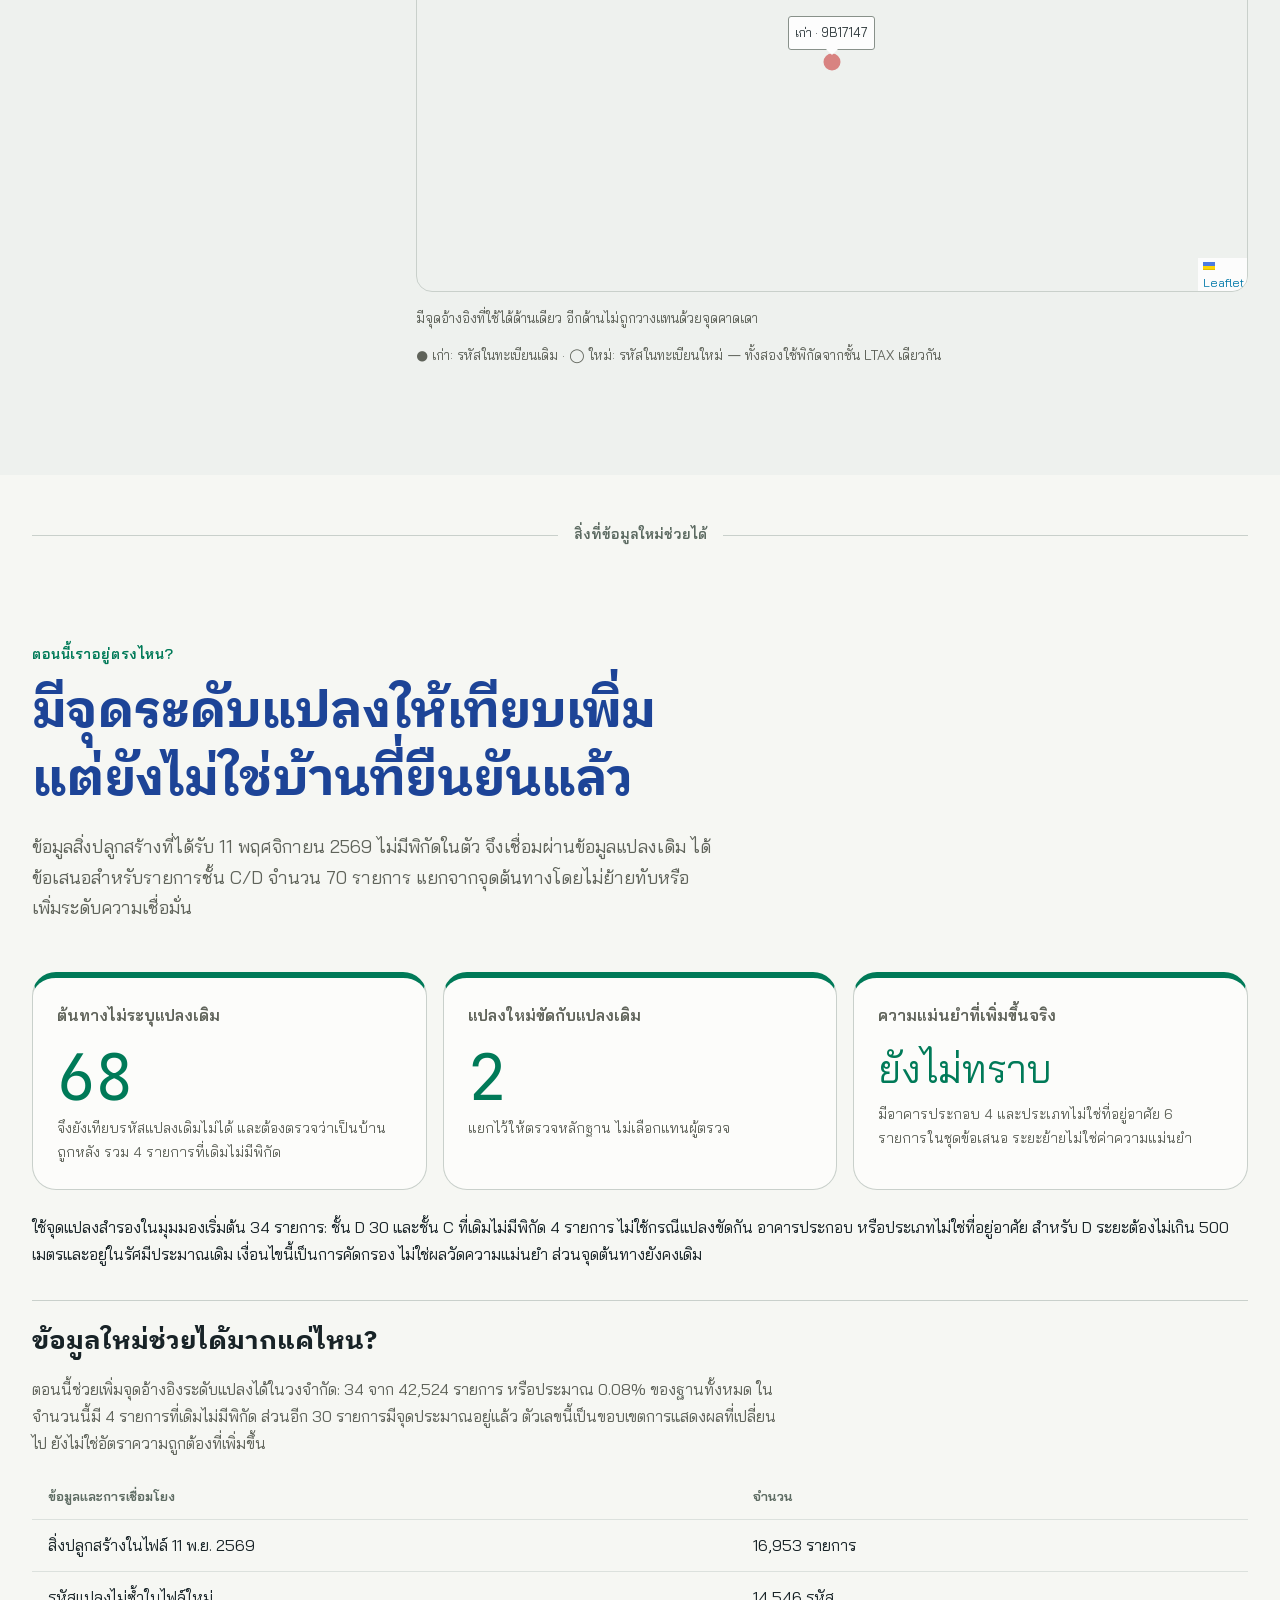
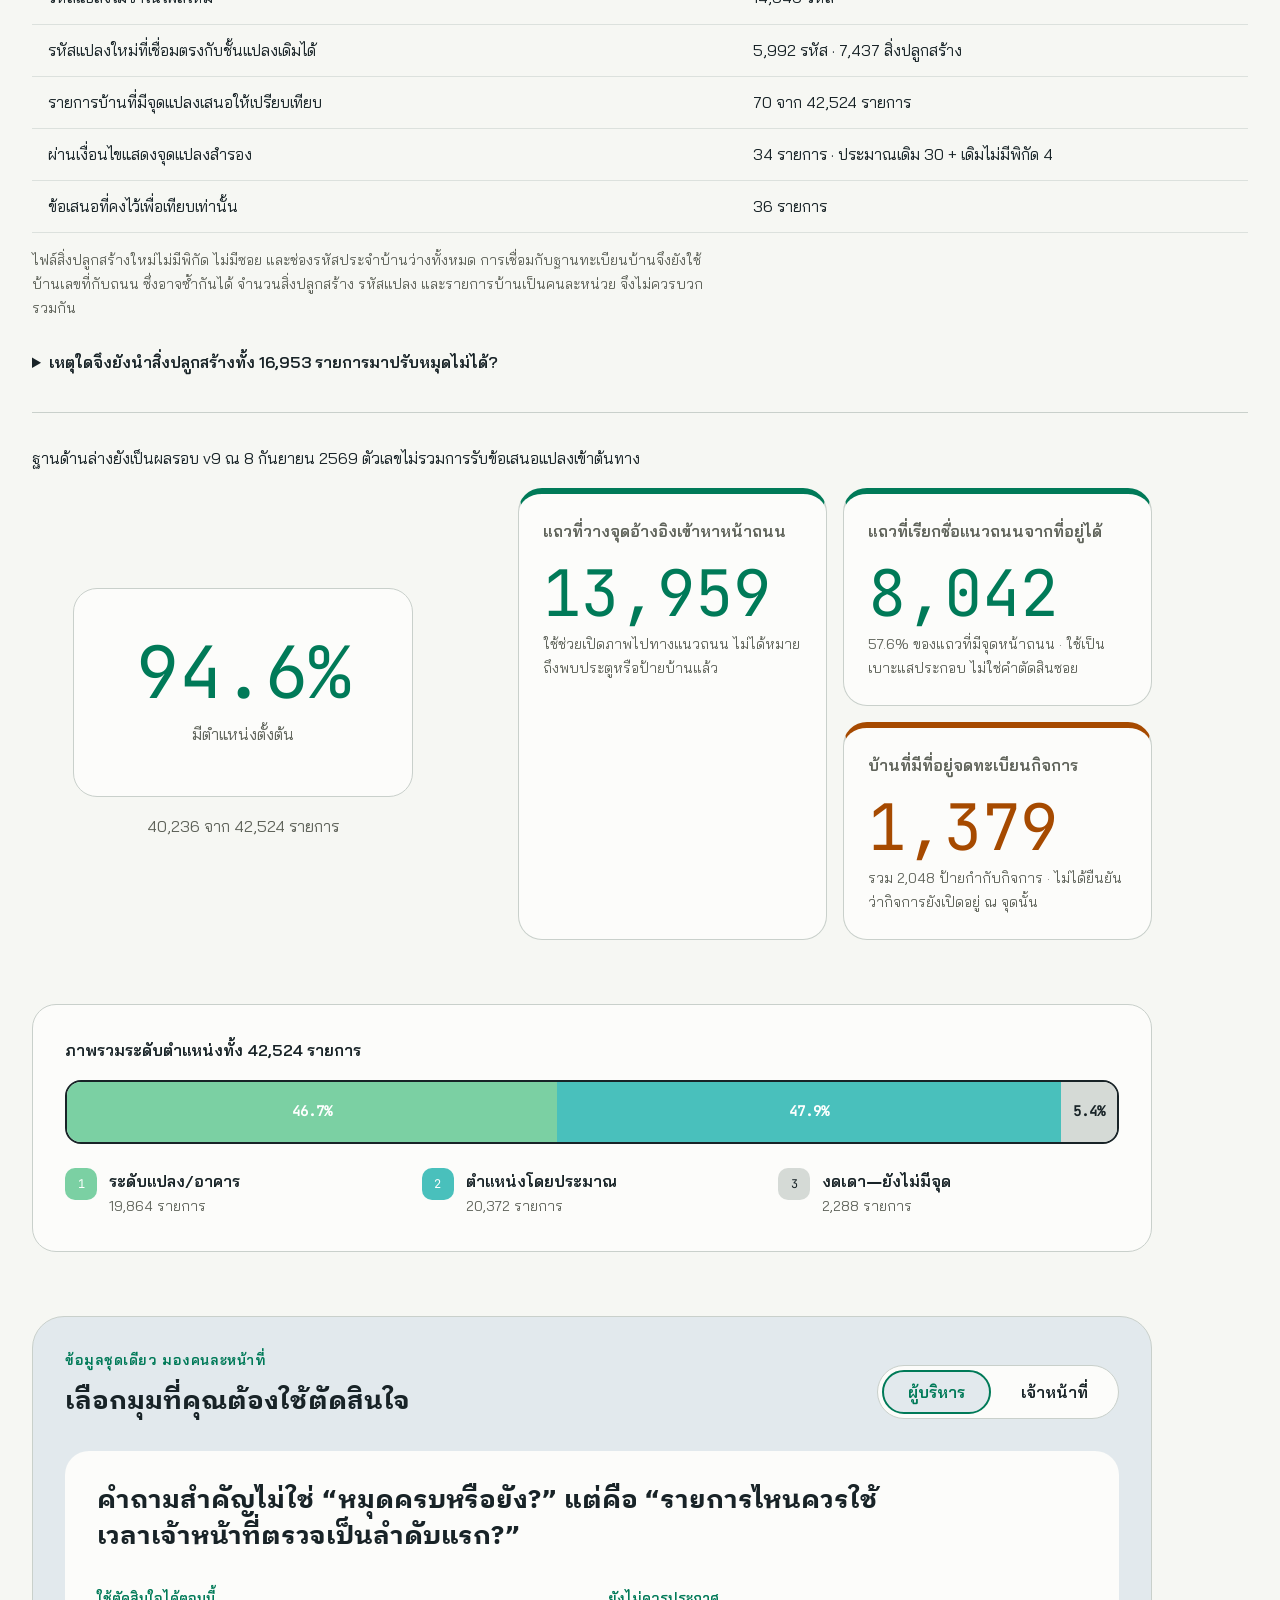
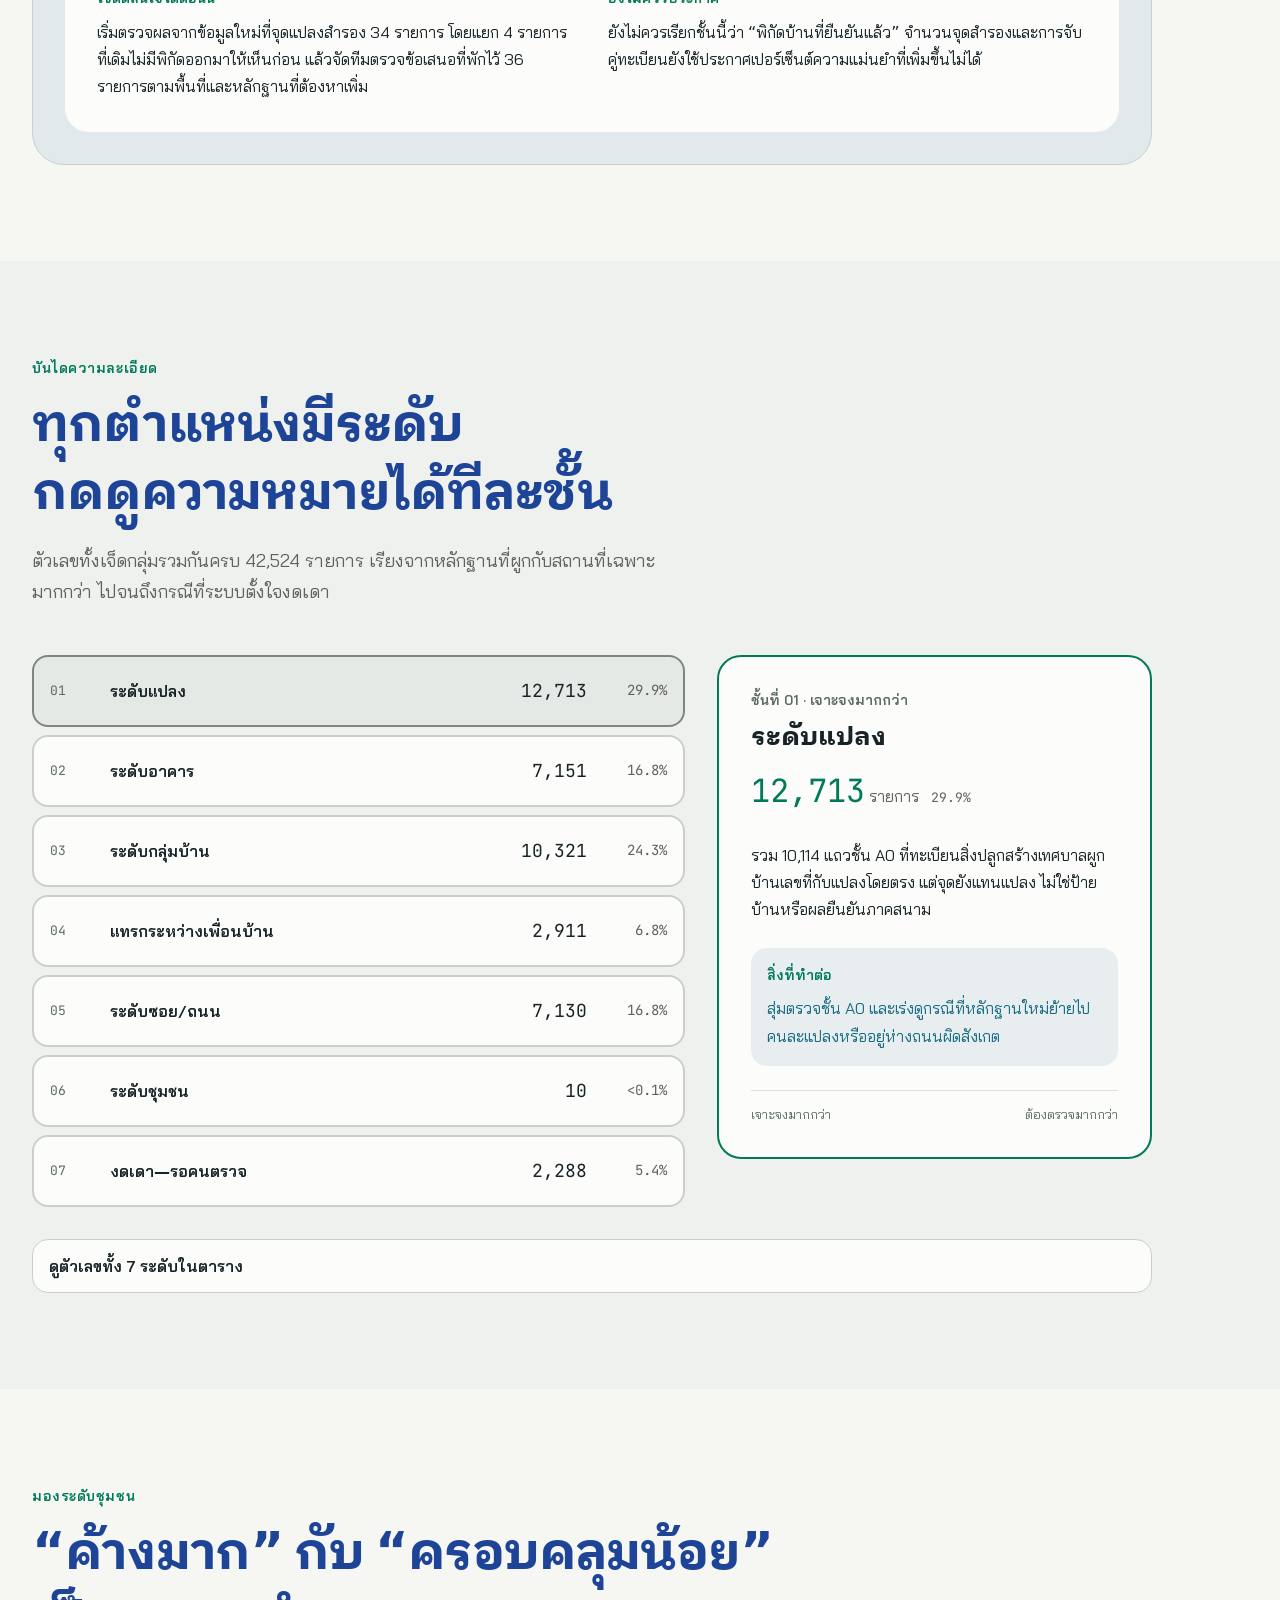
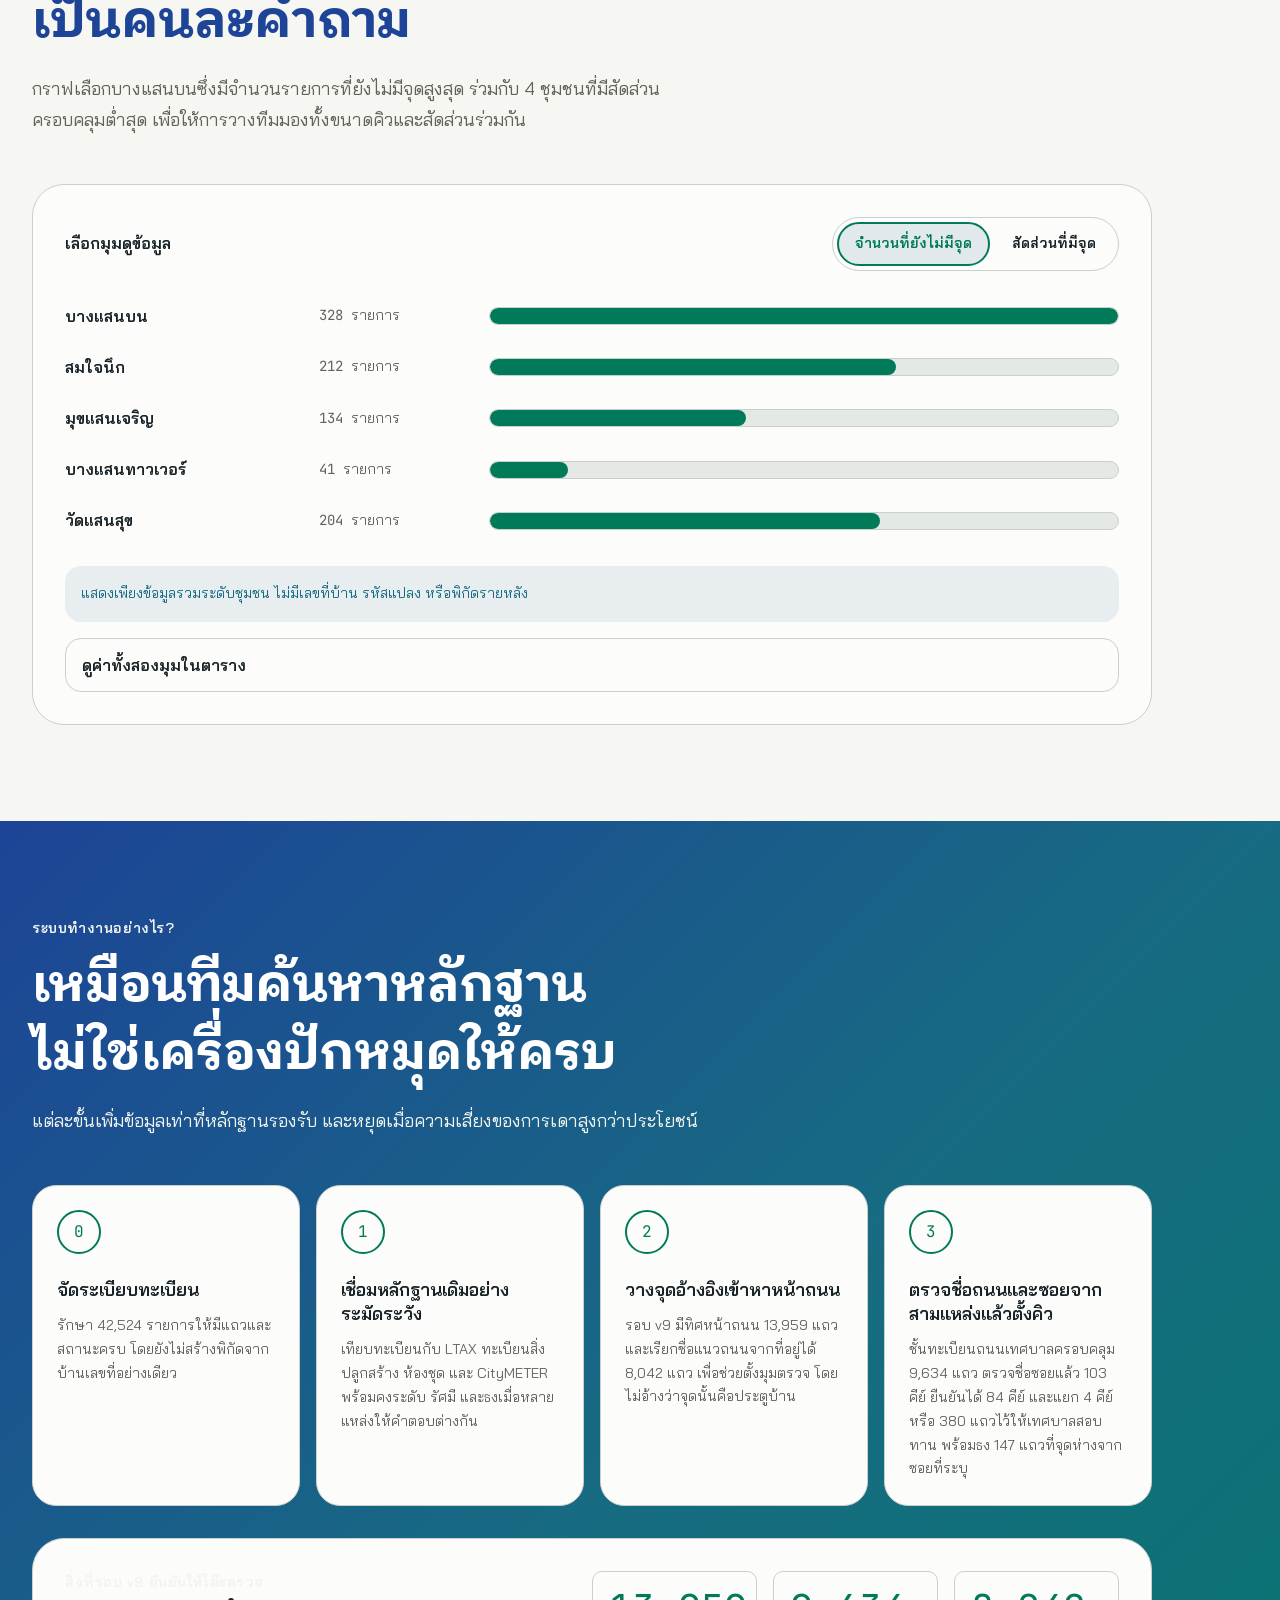
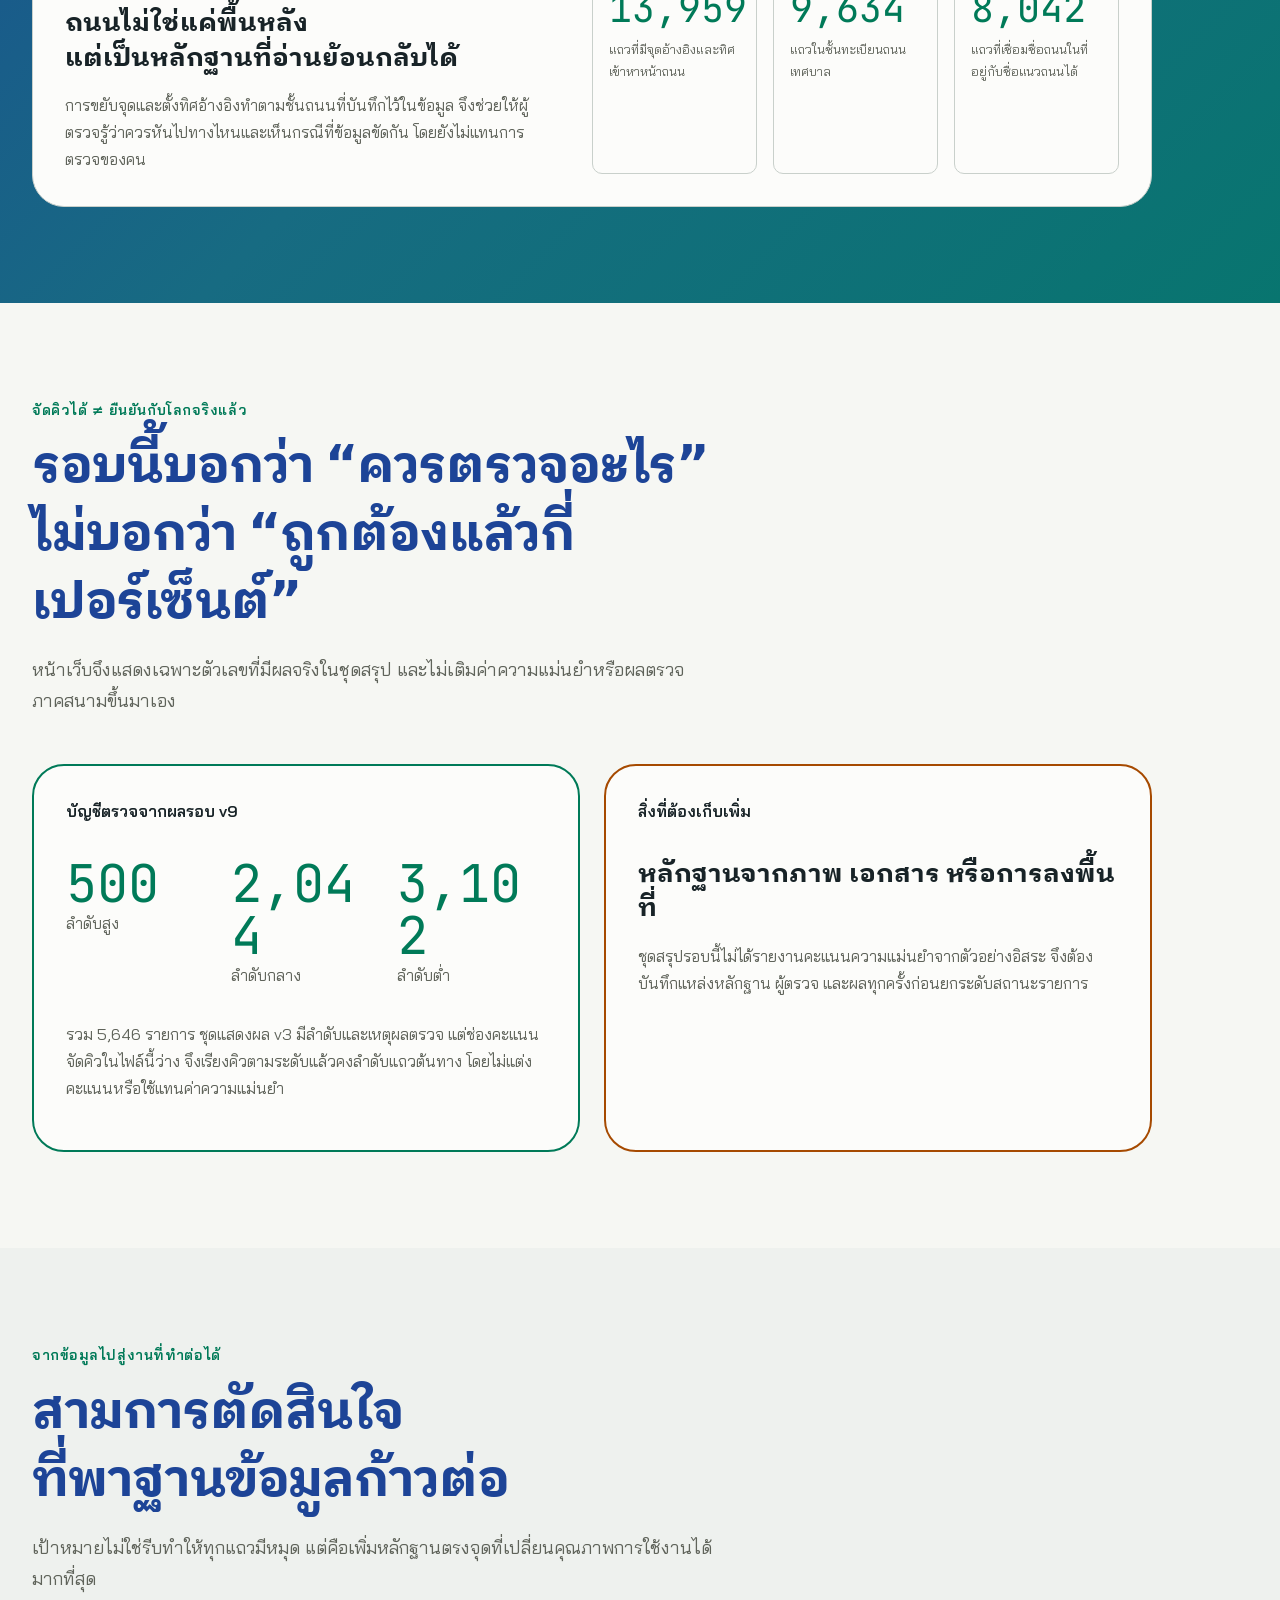
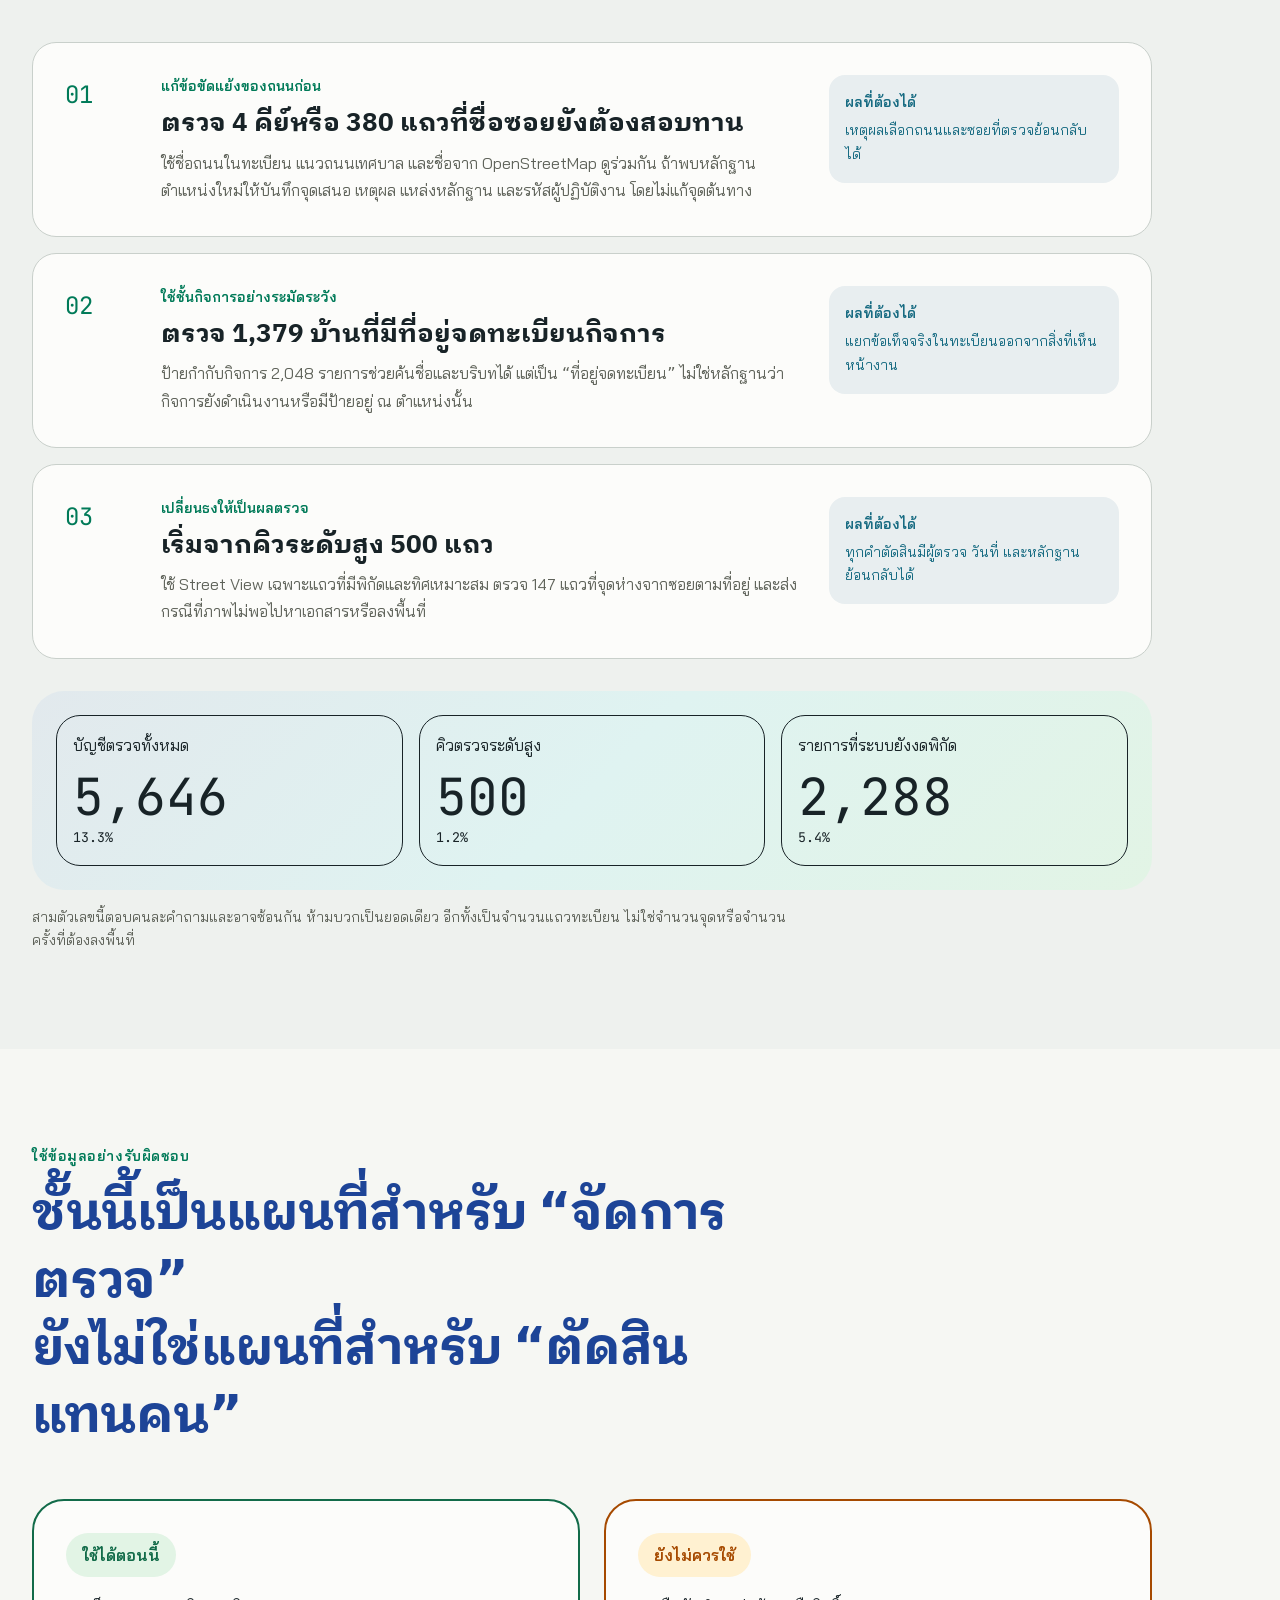
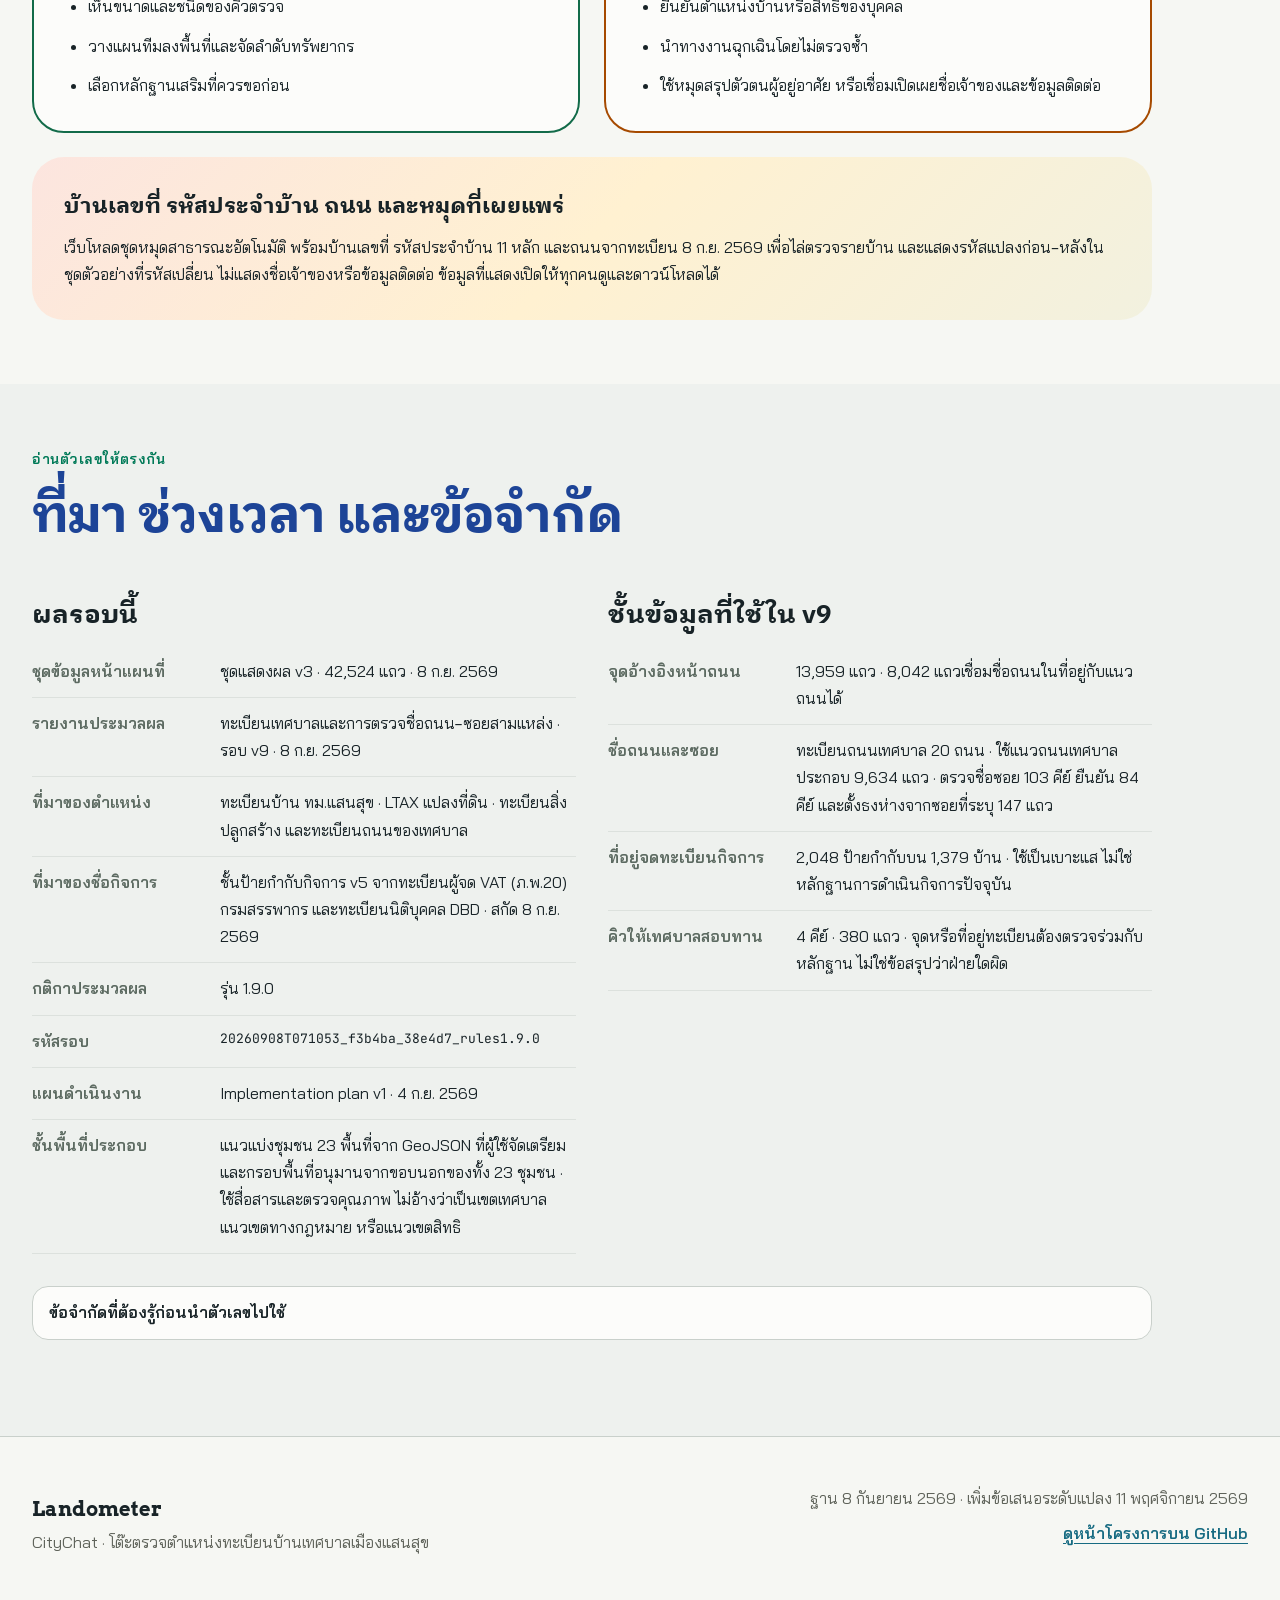
==== commit f573bd87: "Publish approved household registry identifiers and exact search" ====
--- a/index.html
+++ b/index.html
@@ -4,8 +4,8 @@
   <meta charset="utf-8">
   <meta name="viewport" content="width=device-width, initial-scale=1">
   <title>สำรวจหมุดแสนสุข · CityChat</title>
-  <meta name="description" content="เปิดดูหมุดแสนสุขทั้งหมดได้ทันที ไม่ต้องเลือก CSV เรียงจุดสำรวจเทศบาลและจุดเชื่อมั่นสูงก่อน พร้อมตำแหน่งระดับแปลงสำรองที่ระบุสถานะชัดเจน">
-  <meta name="citychat-release" content="public-20261112-r2">
+  <meta name="description" content="เปิดดูหมุดแสนสุขทันที ค้นหาบ้านเลขที่ รหัสประจำบ้าน 11 หลัก หรือถนน เทียบข้อเสนอระดับแปลงที่ยังไม่ยืนยัน โดยไม่ต้องเลือก CSV">
+  <meta name="citychat-release" content="public-20261112-r3">
   <meta name="robots" content="index,follow">
   <meta name="theme-color" content="#1D4497">
   <meta name="referrer" content="strict-origin-when-cross-origin">
@@ -16,11 +16,11 @@
   <meta property="og:locale" content="th_TH">
   <meta property="og:site_name" content="CityChat · แสนสุข">
   <meta property="og:title" content="สำรวจหมุดแสนสุข · CityChat">
-  <meta property="og:description" content="ดูหมุดทั้งหมดทันที เน้นจุดสำรวจและจุดเชื่อมั่นสูงก่อน แยกจุดแปลงสำรองที่ยังไม่ยืนยัน โดยไม่แสดงชื่อเจ้าของหรือรหัสทะเบียนบ้าน">
+  <meta property="og:description" content="ค้นหาบ้านเลขที่หรือรหัสประจำบ้าน 11 หลัก ดูหมุดและข้อเสนอระดับแปลงที่ยังไม่ยืนยัน ไม่แสดงชื่อเจ้าของหรือข้อมูลติดต่อ">
   <meta property="og:url" content="https://montri-th.github.io/saensuk/">
   <meta name="twitter:card" content="summary">
   <meta name="twitter:title" content="สำรวจหมุดแสนสุข · CityChat">
-  <meta name="twitter:description" content="ดูหมุดทั้งหมดโดยไม่ต้องเลือก CSV เน้นจุดสำรวจและจุดเชื่อมั่นสูงก่อน แยกจุดแปลงสำรองที่ยังไม่ยืนยัน">
+  <meta name="twitter:description" content="ค้นหาบ้านเลขที่หรือรหัสประจำบ้าน 11 หลัก ดูหมุดและข้อเสนอระดับแปลงที่ยังไม่ยืนยัน โดยไม่ต้องเลือก CSV">
   <script type="application/ld+json">
     {
       "@context": "https://schema.org",
@@ -48,7 +48,7 @@
   <script defer src="assets/marker-grouping.js?v=20260906-building-only"></script>
   <script defer src="assets/csv-parser.js?v=20260908-display-v3-r3"></script>
   <script defer src="assets/coordinate-adjustment.js?v=20260908-display-v3-r2"></script>
-  <script defer src="assets/record-explorer.js?v=20261112-examples"></script>
+  <script defer src="assets/record-explorer.js?v=20261112-registry"></script>
   <script defer src="assets/parcel-change-examples.js?v=20261112-examples"></script>
 </head>
 <body id="top">
@@ -131,7 +131,7 @@
             <li><span>3</span><p><strong>เปิดรายละเอียด</strong> เทียบจุดต้นทางกับจุดแปลงได้ โดยไม่ย้ายทับข้อมูลต้นทาง</p></li>
           </ol>
           <a class="hero-file-button" href="#explorer">เปิดแผนที่</a>
-          <p class="hero-local-note">ค้นหาบ้านเลขที่และถนนจากทะเบียนได้ ไม่แสดงชื่อเจ้าของหรือรหัสประจำบ้าน 11 หลัก ตำแหน่งยังรอตรวจว่าตรงกับบ้านจริง</p>
+          <p class="hero-local-note">ค้นหาบ้านเลขที่ รหัสประจำบ้าน 11 หลัก หรือถนนจากทะเบียนได้ ไม่แสดงชื่อเจ้าของหรือข้อมูลติดต่อ ตำแหน่งยังรอตรวจว่าตรงกับบ้านจริง</p>
         </div>
       </div>
     </section>
@@ -146,7 +146,7 @@
       </div>
     </aside>
 
-    <section class="explorer-section" id="explorer" aria-labelledby="explorer-title" data-explorer data-public-snapshot-url="assets/data/public-housepoints-74080982aded.json.gz" data-public-snapshot-sha256="74080982aded398033ab40f71062557539fec09829d54df95db9a6e3cf3fd54f">
+    <section class="explorer-section" id="explorer" aria-labelledby="explorer-title" data-explorer data-public-snapshot-url="assets/data/public-housepoints-90968c55f259.json.gz" data-public-snapshot-sha256="90968c55f2594d3f65821851933921f32304bc97a62f1f3d257708f74ab5d47c">
       <div class="explorer-intro">
         <div>
           <p class="eyebrow">CityChat · แผนที่หมุดทั้งหมด</p>
@@ -158,8 +158,8 @@
       <div class="local-data-banner" role="note">
         <span class="local-data-icon" aria-hidden="true">⌂</span>
         <div>
-          <strong>แผนที่สาธารณะ · ค้นหาบ้านเลขที่และถนนได้</strong>
-          <p>บ้านเลขที่ ถนน และพิกัดในชุดนี้เปิดให้ทุกคนดูได้ ส่วนตัวอย่างรหัสแปลงที่เปลี่ยนแสดงรหัสก่อน–หลัง ไม่เผยแพร่ชื่อเจ้าของ รหัสประจำบ้าน 11 หลัก หรือข้อมูลติดต่อ · แผนที่พื้นหลังปิดไว้ก่อน ผู้ให้บริการจะได้รับบริเวณที่ดูเมื่อคุณเลือกเปิดเอง</p>
+          <strong>แผนที่สาธารณะ · ค้นหาบ้านเลขที่หรือรหัสประจำบ้านได้</strong>
+          <p>บ้านเลขที่ รหัสประจำบ้าน 11 หลัก ถนน และพิกัดในชุดนี้เปิดให้ทุกคนดูได้ ส่วนตัวอย่างรหัสแปลงที่เปลี่ยนแสดงรหัสก่อน–หลัง ไม่เผยแพร่ชื่อเจ้าของหรือข้อมูลติดต่อ · แผนที่พื้นหลังปิดไว้ก่อน ผู้ให้บริการจะได้รับบริเวณที่ดูเมื่อคุณเลือกเปิดเอง</p>
         </div>
       </div>
 
@@ -255,9 +255,9 @@
             <div class="queue-filters">
               <label class="field field-search">
                 <span>ค้นหารายการ</span>
-                <input type="search" data-search autocomplete="off" spellcheck="false" placeholder="เลขที่บ้าน ถนน ชุมชน ชื่อกิจการ หรือรหัส">
+                <input type="search" data-search autocomplete="off" spellcheck="false" placeholder="บ้านเลขที่ รหัสประจำบ้าน ถนน ชุมชน หรือรหัสจุด">
               </label>
-              <p class="public-house-search-note" data-public-update-tools hidden>บ้านเลขที่อาจซ้ำกันได้ ควรเลือกถนนหรือชุมชนประกอบ และเทียบหลักฐานก่อนใช้ตำแหน่ง</p>
+              <p class="public-house-search-note" data-public-update-tools hidden>ค้นหาด้วยรหัสประจำบ้าน 11 หลักได้โดยตรง ส่วนบ้านเลขที่อาจซ้ำกัน ควรเลือกถนนหรือชุมชนประกอบ การพบรายการยังไม่ยืนยันว่าหมุดตรงกับบ้านจริง</p>
               <div class="filter-row">
                 <label class="field">
                   <span>ลำดับคิวตรวจ</span>
@@ -439,7 +439,7 @@
             <div class="detail-empty" data-detail-empty>
               <span aria-hidden="true">↖</span>
               <h3 id="detail-title">เลือกรายการเพื่อเริ่มตรวจ</h3>
-              <p>บ้านเลขที่ ถนน ชุมชน หลักฐานตำแหน่งเดิม และข้อเสนอระดับแปลงที่มี จะปรากฏตรงนี้</p>
+              <p>บ้านเลขที่ รหัสประจำบ้าน 11 หลัก ถนน ชุมชน หลักฐานตำแหน่งเดิม และข้อเสนอระดับแปลงที่มี จะปรากฏตรงนี้</p>
             </div>
 
             <div class="record-detail" data-record-detail hidden>
@@ -608,6 +608,7 @@
         <h2 id="parcel-changes-title">เลือกรายการที่รหัสแปลงเปลี่ยน</h2>
         <p>เทียบทะเบียนสิ่งปลูกสร้าง 4 ก.ย. กับ 11 พ.ย. 2569 ด้วยรหัสสิ่งปลูกสร้างเดียวกัน พบ 5,069 รายการที่ระบุรหัสแปลงต่างจากเดิม คัดเลือกตัวอย่าง 40 รายการให้เลือกอ่านบ้านเลขที่ ถนน และรหัสแปลงก่อน–หลัง ครอบคลุมหลายลักษณะการเปลี่ยนแปลง โดยไม่ได้เป็นตัวอย่างสุ่มทางสถิติ</p>
         <p>การเปลี่ยนรหัสในทะเบียนยังไม่บอกว่าอาคารย้ายที่ หรือเกิดการแบ่งหรือรวมแปลง ตำแหน่งที่แสดงใช้ค้นจากชั้น LTAX เดิมตามแต่ละรหัส จึงเป็นจุดสำหรับเปรียบเทียบและยังต้องตรวจหลักฐาน</p>
+        <p>รหัสประจำบ้านไม่มีในทะเบียนสิ่งปลูกสร้างทั้งสองรอบ จึงยังระบุรหัสให้ตัวอย่างแต่ละรายการไม่ได้ <a href="#explorer">ค้นหารหัสประจำบ้านในฐานทะเบียนบ้าน</a></p>
       </div>
       <div data-parcel-change-examples data-examples-url="assets/data/parcel-code-change-examples-ce883c674c76.json" data-examples-sha256="ce883c674c76e2b6e50ff7269554f1b07fb94f8955bf3763f9671089aa702526" data-examples-bytes="20044">
         <p data-examples-fallback role="status">กำลังเปิดตัวอย่างรหัสแปลงที่เปลี่ยน…</p>
@@ -646,7 +647,7 @@
             </tbody>
           </table>
         </div>
-        <p class="building-evidence-note">ไฟล์ใหม่ไม่มีพิกัด ไม่มีซอย และช่องรหัสทะเบียนบ้านว่างทั้งหมด การเชื่อมบ้านยังใช้บ้านเลขที่กับถนน ซึ่งอาจซ้ำกันได้ จำนวนสิ่งปลูกสร้าง รหัสแปลง และรายการบ้านเป็นคนละหน่วย จึงไม่ควรบวกรวมกัน</p>
+        <p class="building-evidence-note">ไฟล์สิ่งปลูกสร้างใหม่ไม่มีพิกัด ไม่มีซอย และช่องรหัสประจำบ้านว่างทั้งหมด การเชื่อมกับฐานทะเบียนบ้านจึงยังใช้บ้านเลขที่กับถนน ซึ่งอาจซ้ำกันได้ จำนวนสิ่งปลูกสร้าง รหัสแปลง และรายการบ้านเป็นคนละหน่วย จึงไม่ควรบวกรวมกัน</p>
         <details class="building-history-note">
           <summary>เหตุใดจึงยังนำสิ่งปลูกสร้างทั้ง 16,953 รายการมาปรับหมุดไม่ได้?</summary>
           <p>เมื่อเทียบกับทะเบียนสิ่งปลูกสร้าง 4 ก.ย. 2569 ด้วยรหัสสิ่งปลูกสร้างเดียวกัน พบรายการที่อยู่ในทั้งสองชุด 14,417 รายการ ในจำนวนนี้รหัสแปลงเปลี่ยน 5,069 รายการ จึงนำรหัสใหม่ไปแทนรหัสเก่าโดยตรงไม่ได้ทุกกรณี ส่วนไฟล์ใหม่ยังขาดบ้านเลขที่ 2,127 รายการและถนน 1,194 รายการ</p>
@@ -727,11 +728,11 @@
         </div>
 
         <div class="audience-panel" id="panel-officer" role="tabpanel" tabindex="0" aria-labelledby="tab-officer">
-          <p class="panel-question">ค้นหาบ้านเลขที่พร้อมถนน แล้วเทียบจุดเดิมกับจุดแปลงก่อนตัดสินใจ</p>
+          <p class="panel-question">ค้นหาด้วยรหัสประจำบ้านหรือบ้านเลขที่พร้อมถนน แล้วเทียบจุดเดิมกับจุดแปลงก่อนตัดสินใจ</p>
           <div class="panel-columns">
             <div>
               <p class="panel-label">เปิดตรวจได้ทันที</p>
-              <p>ค้นหาบ้านเลขที่แล้วเลือกถนนหรือชุมชนประกอบ หรือใช้ปุ่มแยกดู 34 จุดแปลงสำรอง 4 รายการที่เดิมไม่มีพิกัด และ 36 ข้อเสนอที่พักไว้ เลือกรายการเพื่ออ่านหลักฐานและเปิดเทียบสองจุดบนแผนที่</p>
+              <p>ค้นหารหัสประจำบ้าน 11 หลัก หรือค้นหาบ้านเลขที่แล้วเลือกถนนหรือชุมชนประกอบ หรือใช้ปุ่มแยกดู 34 จุดแปลงสำรอง 4 รายการที่เดิมไม่มีพิกัด และ 36 ข้อเสนอที่พักไว้ เลือกรายการเพื่ออ่านหลักฐานและเปิดเทียบสองจุดบนแผนที่</p>
             </div>
             <div>
               <p class="panel-label">บันทึกผลตรวจในงานเทศบาล</p>
@@ -1014,14 +1015,14 @@
           <ul>
             <li>ยืนยันตำแหน่งบ้านหรือสิทธิ์ของบุคคล</li>
             <li>นำทางงานฉุกเฉินโดยไม่ตรวจซ้ำ</li>
-            <li>นำจุดไปเชื่อมเปิดเผยชื่อเจ้าของ เลขทะเบียน หรือข้อมูลส่วนบุคคล</li>
+            <li>ใช้หมุดสรุปตัวตนผู้อยู่อาศัย หรือเชื่อมเปิดเผยชื่อเจ้าของและข้อมูลติดต่อ</li>
           </ul>
         </article>
       </div>
 
       <div class="privacy-note">
-        <p class="privacy-note-label">บ้านเลขที่ ถนน และหมุดที่เผยแพร่</p>
-        <p>เว็บโหลดชุดหมุดสาธารณะอัตโนมัติ พร้อมบ้านเลขที่และถนนจากทะเบียน 8 ก.ย. 2569 เพื่อไล่ตรวจรายบ้าน และแสดงรหัสแปลงก่อน–หลังในชุดตัวอย่างที่รหัสเปลี่ยน ไม่แสดงชื่อเจ้าของ รหัสประจำบ้าน 11 หลัก หรือข้อมูลติดต่อ ข้อมูลที่แสดงเปิดให้ทุกคนดูและดาวน์โหลดได้</p>
+        <p class="privacy-note-label">บ้านเลขที่ รหัสประจำบ้าน ถนน และหมุดที่เผยแพร่</p>
+        <p>เว็บโหลดชุดหมุดสาธารณะอัตโนมัติ พร้อมบ้านเลขที่ รหัสประจำบ้าน 11 หลัก และถนนจากทะเบียน 8 ก.ย. 2569 เพื่อไล่ตรวจรายบ้าน และแสดงรหัสแปลงก่อน–หลังในชุดตัวอย่างที่รหัสเปลี่ยน ไม่แสดงชื่อเจ้าของหรือข้อมูลติดต่อ ข้อมูลที่แสดงเปิดให้ทุกคนดูและดาวน์โหลดได้</p>
       </div>
     </section>
 
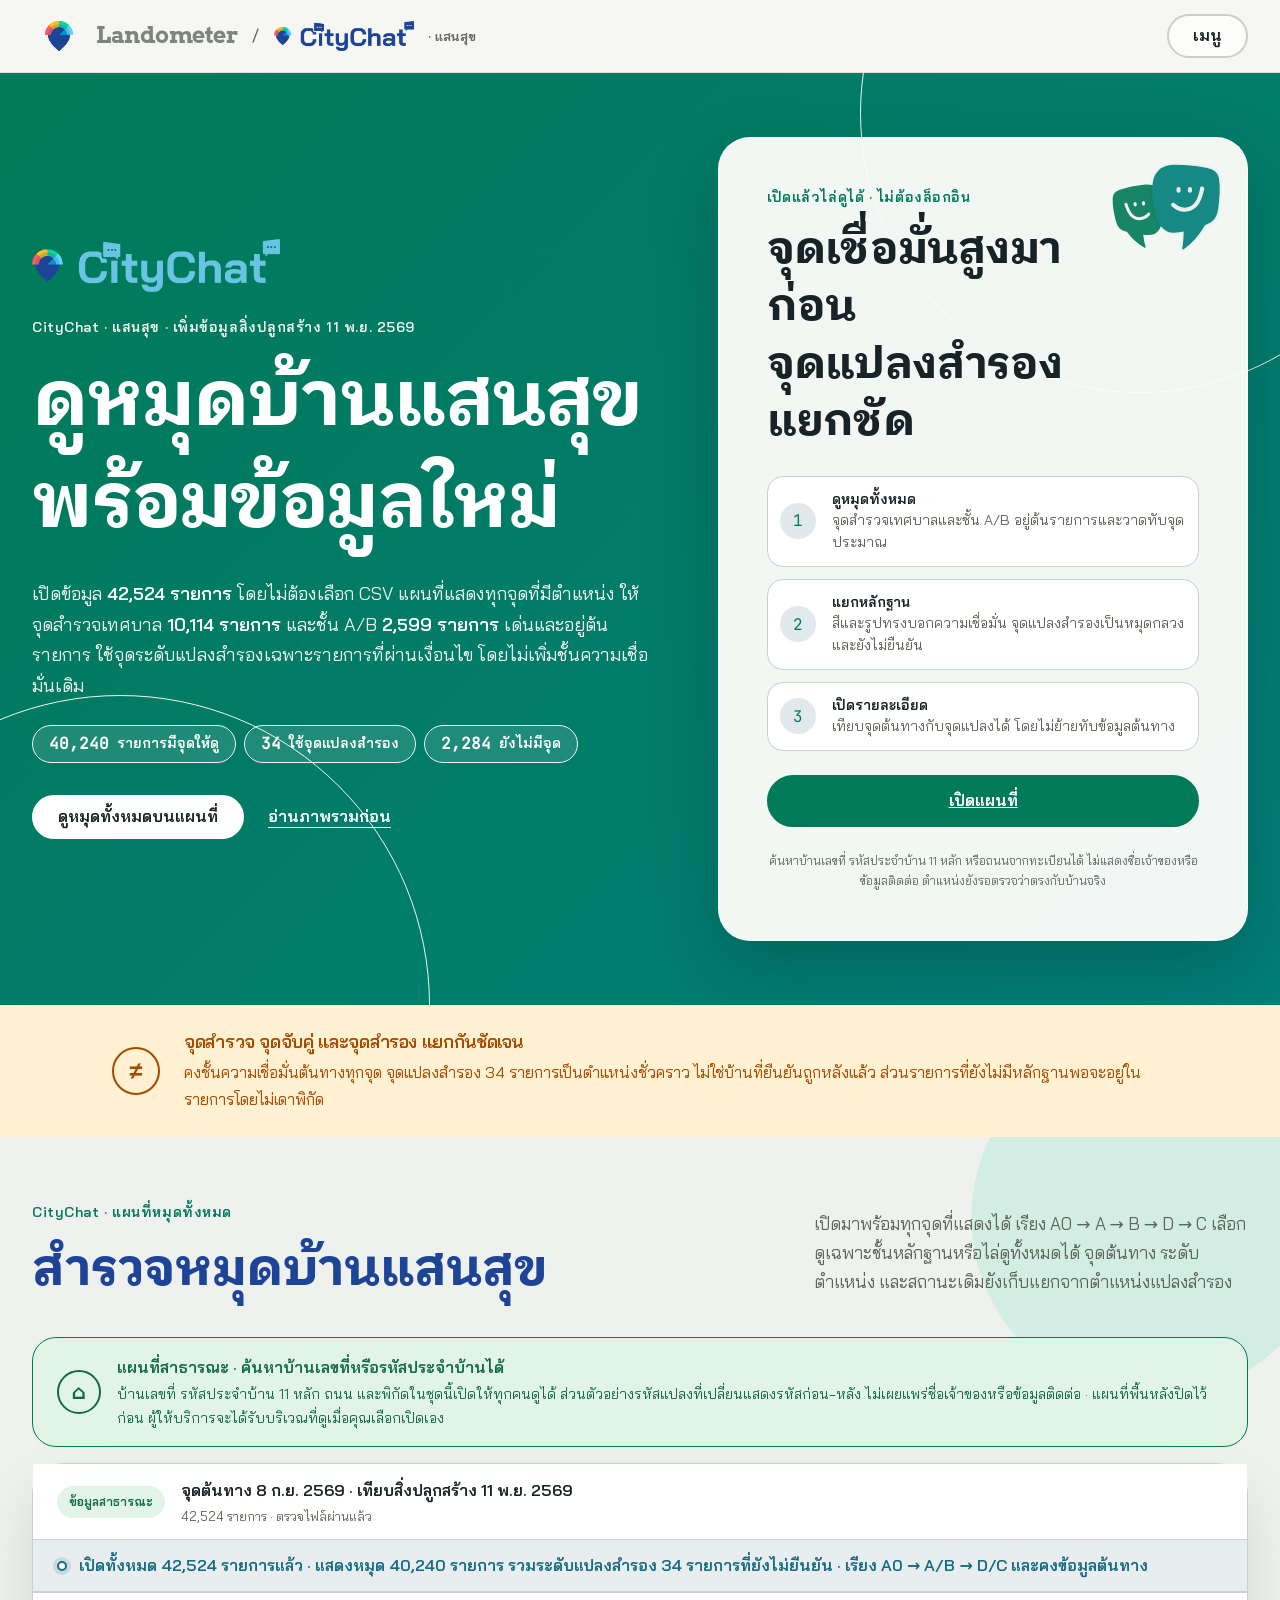
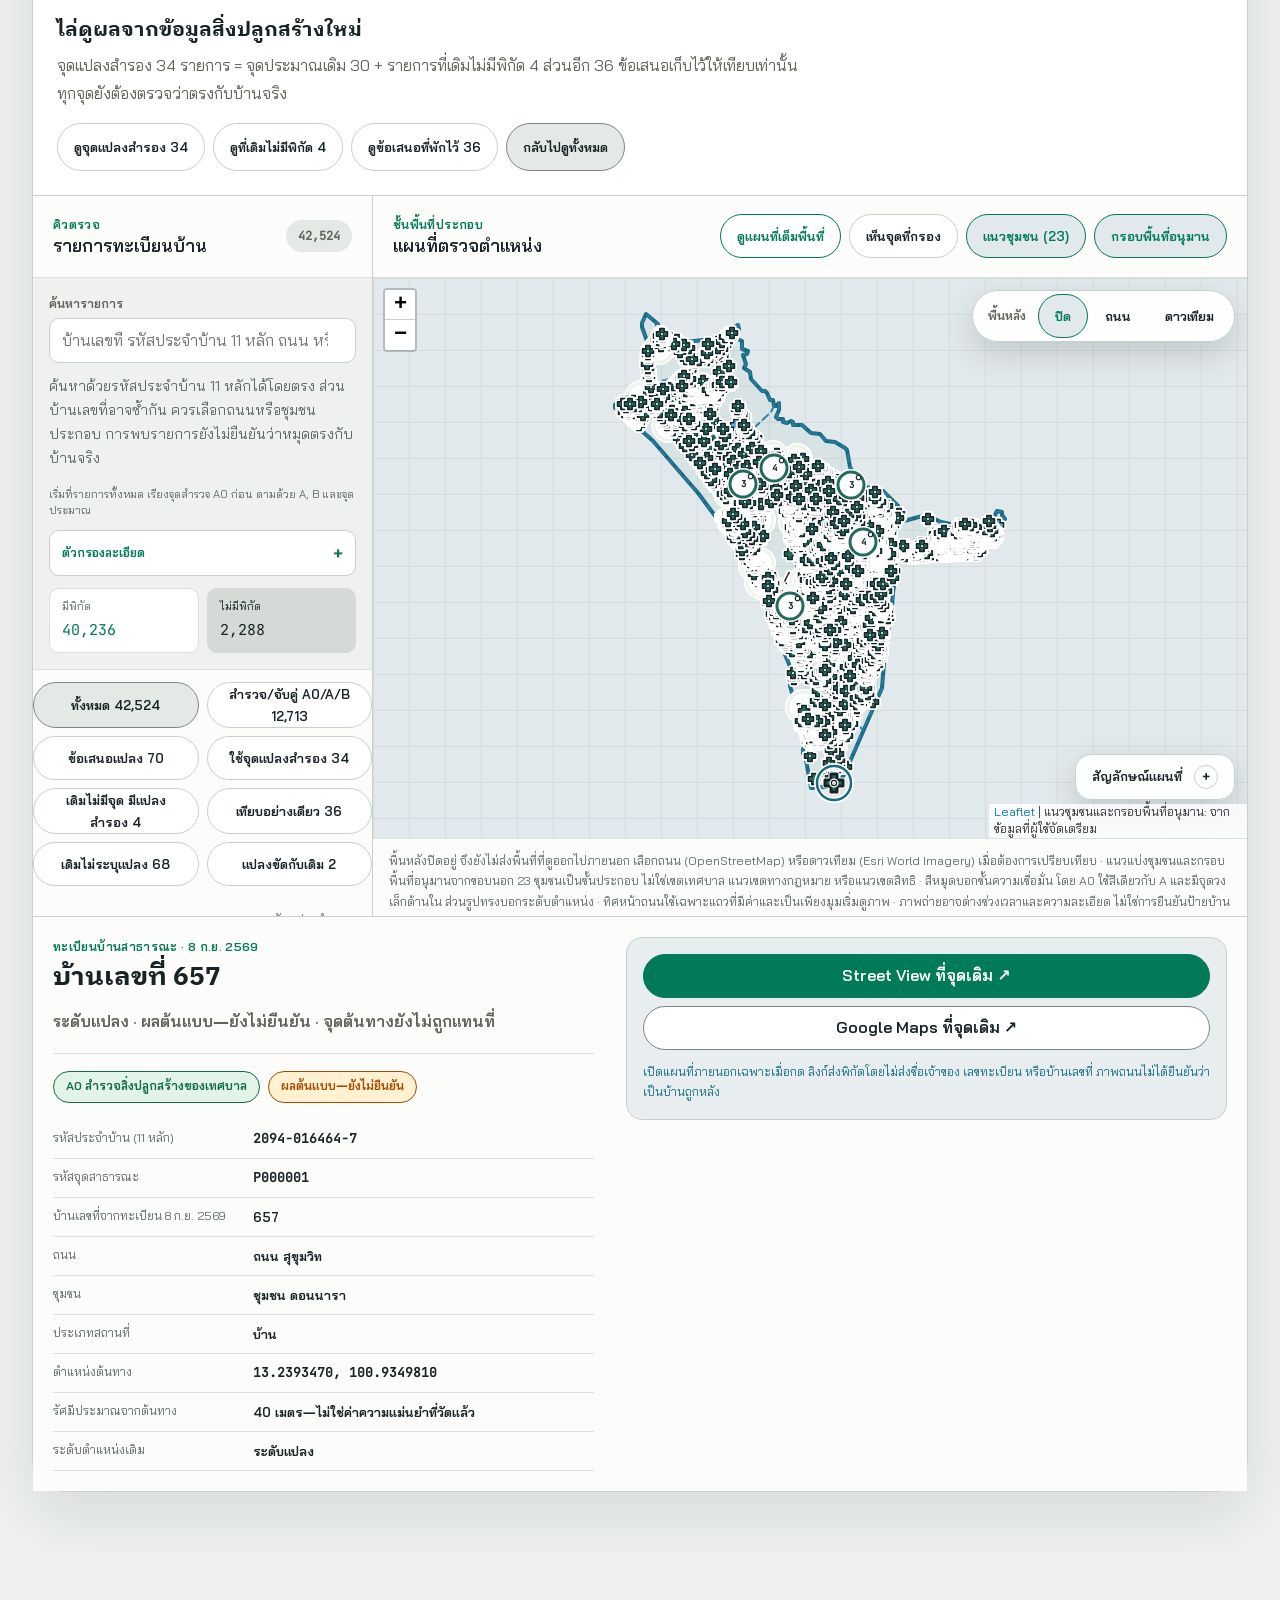
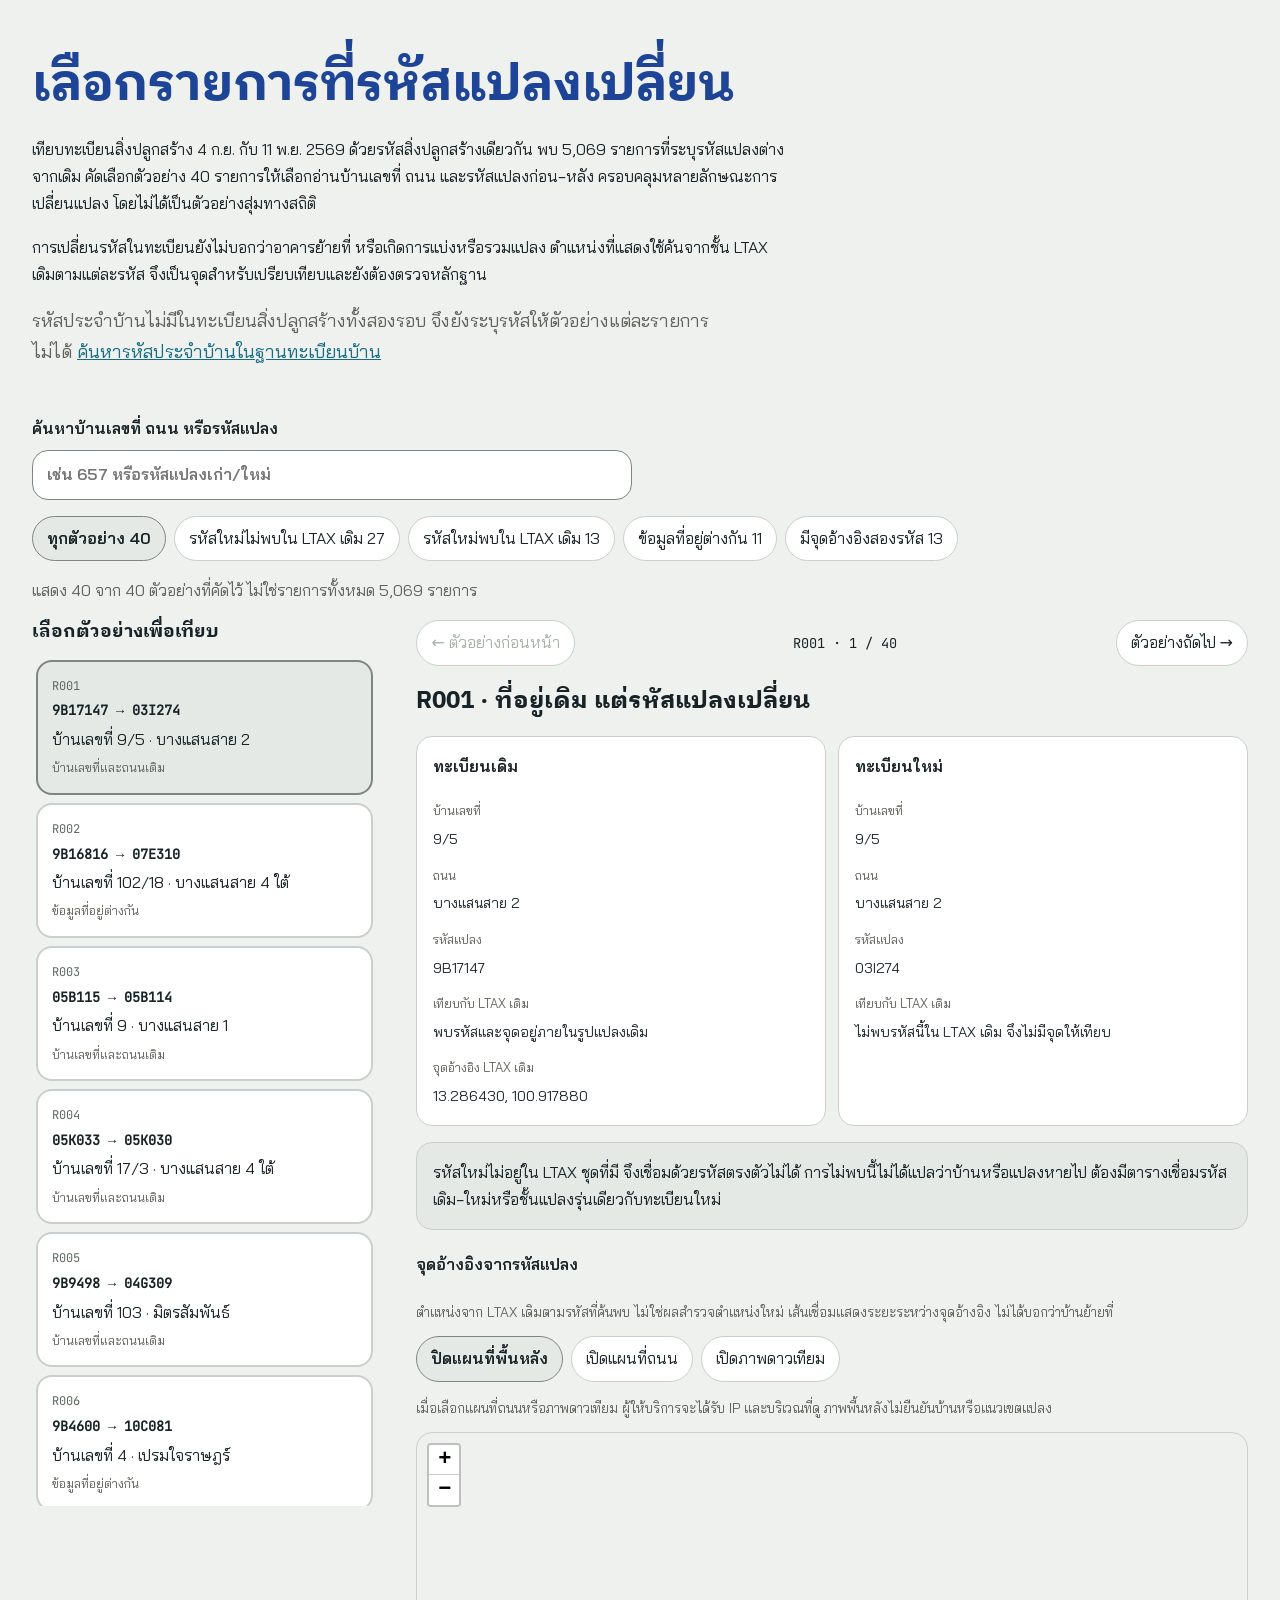
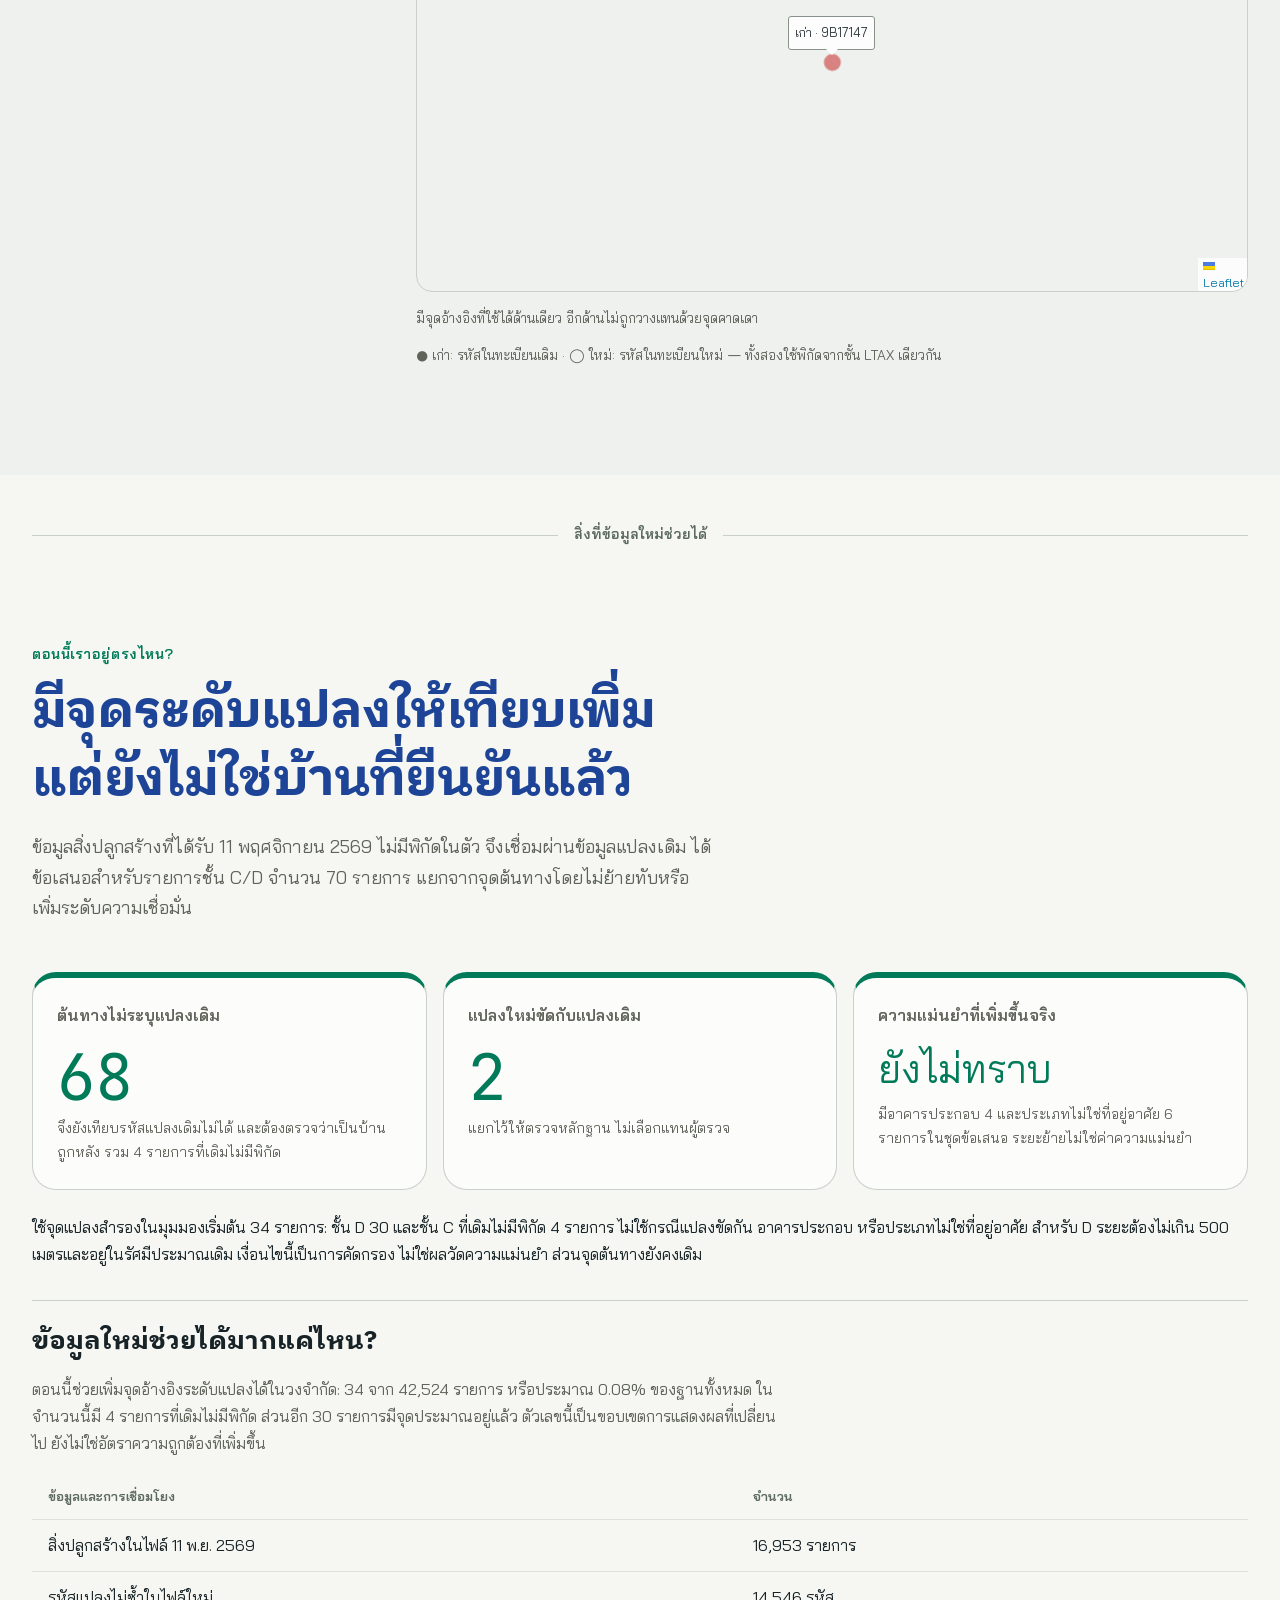
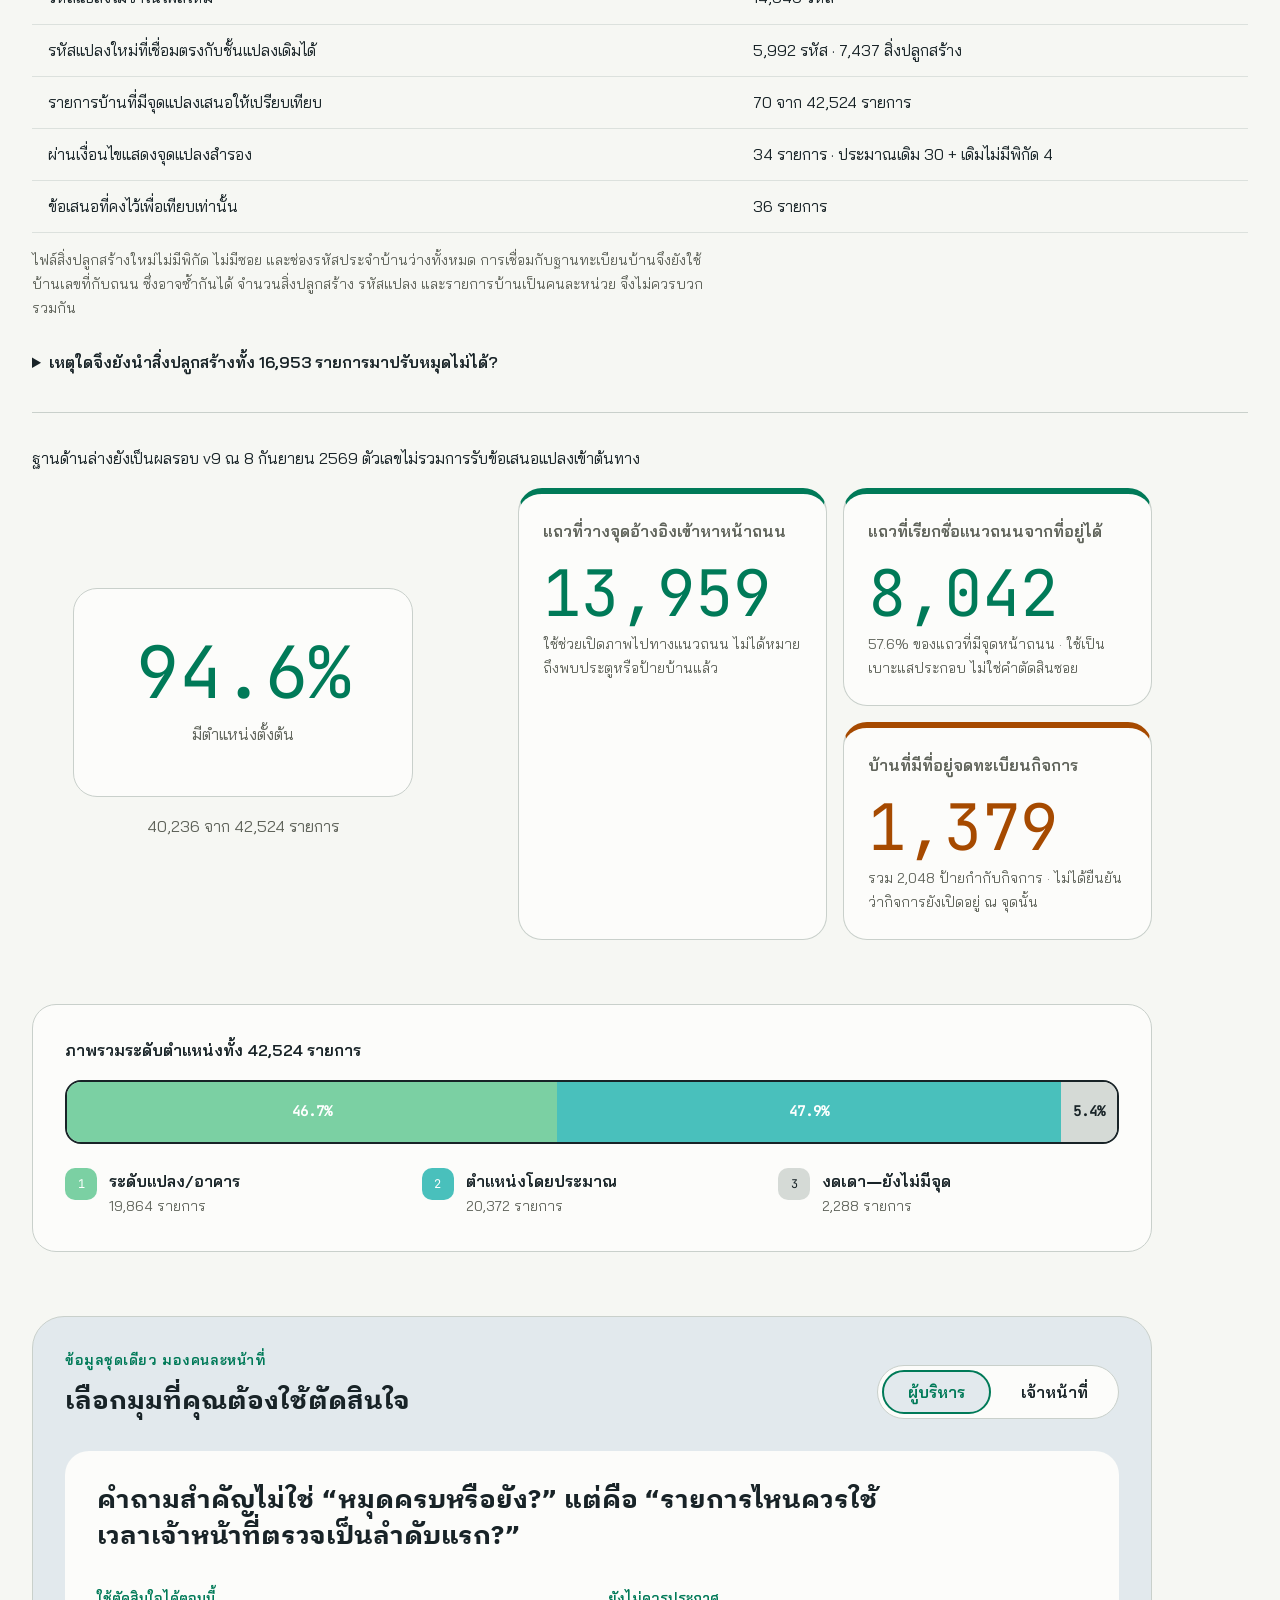
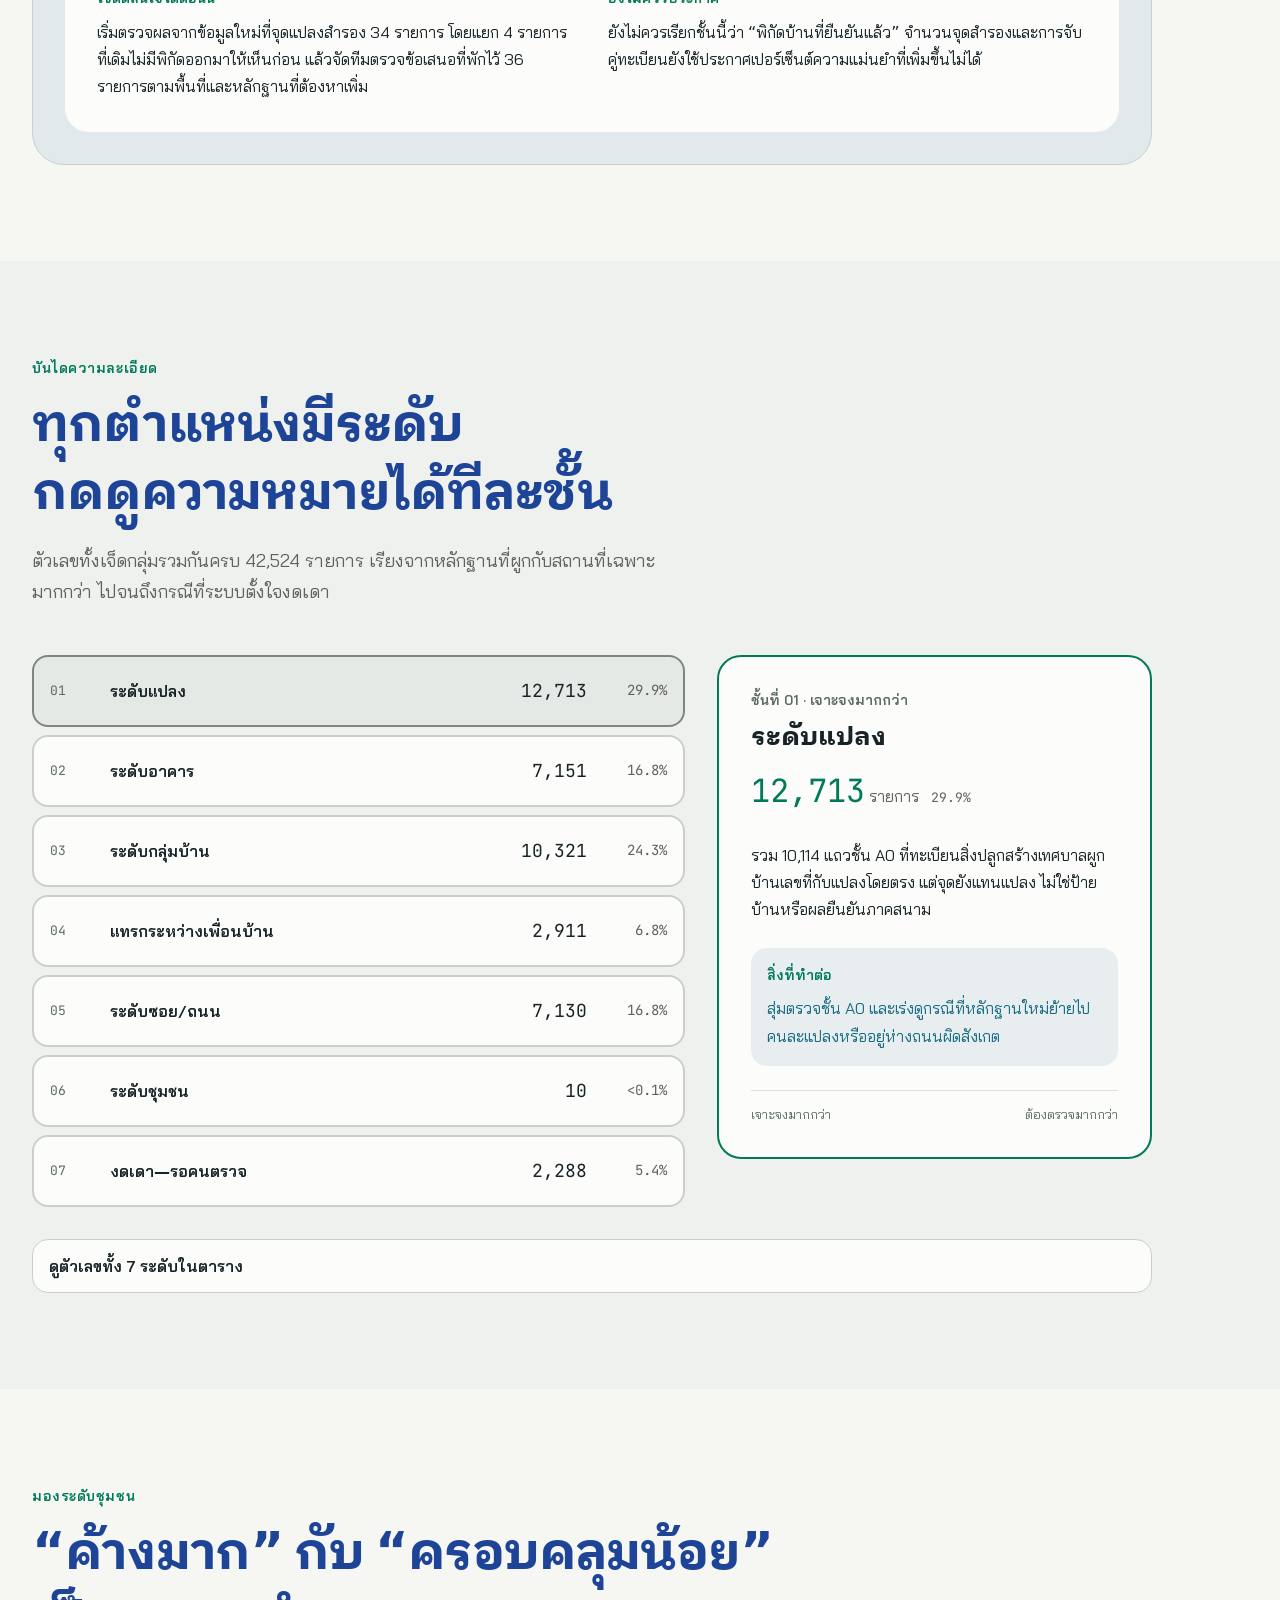
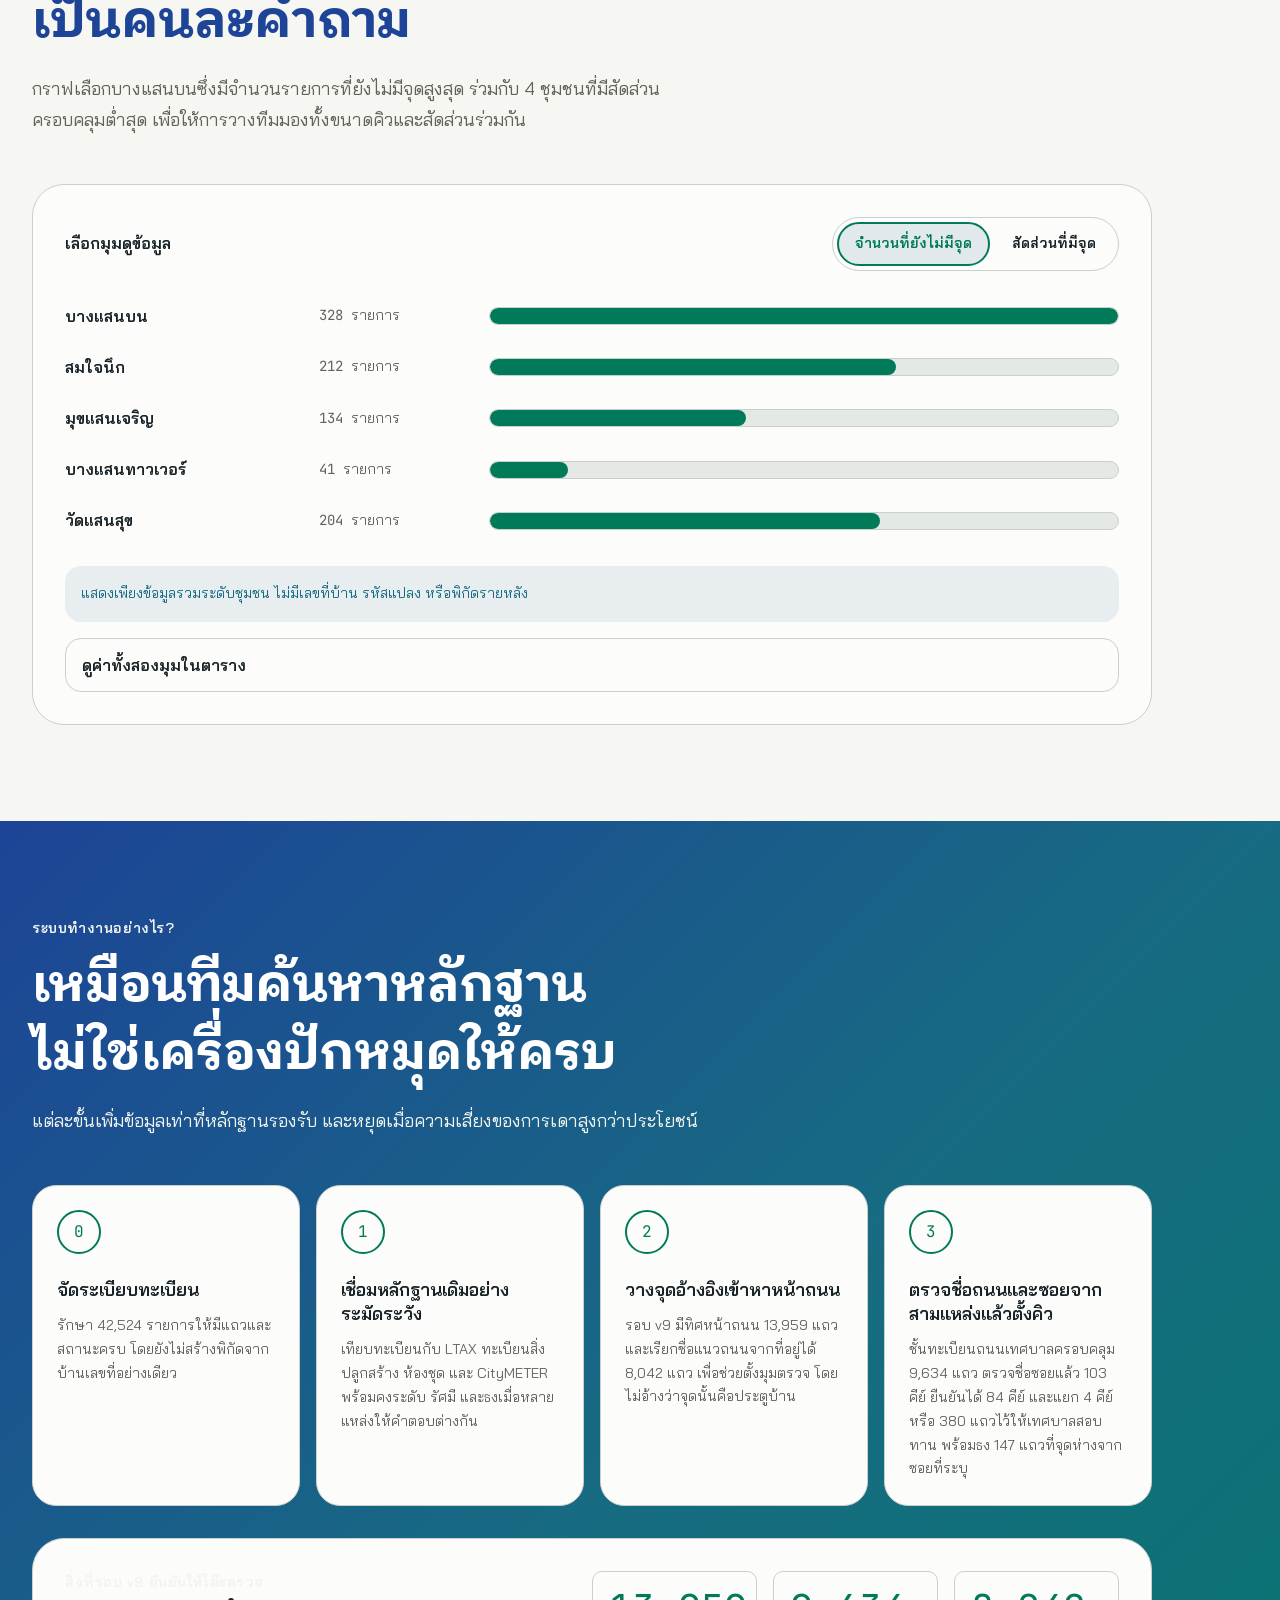
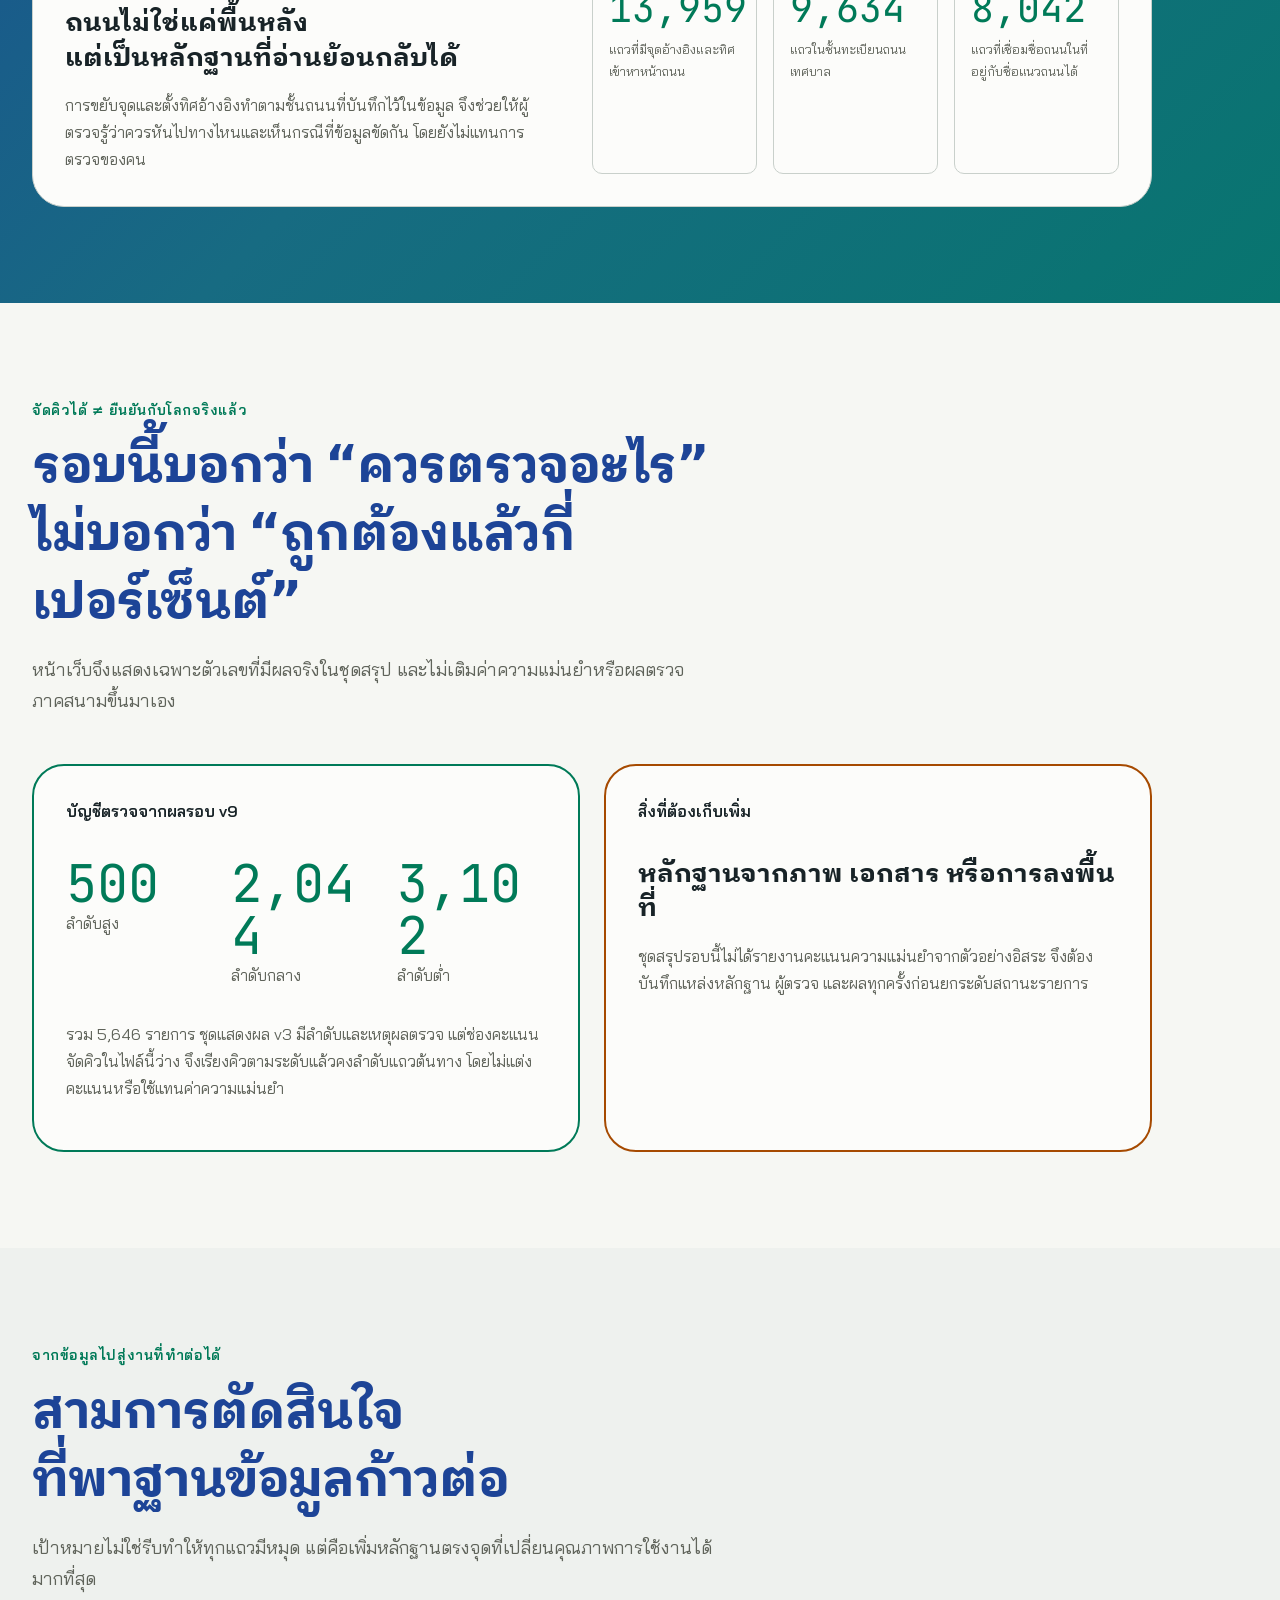
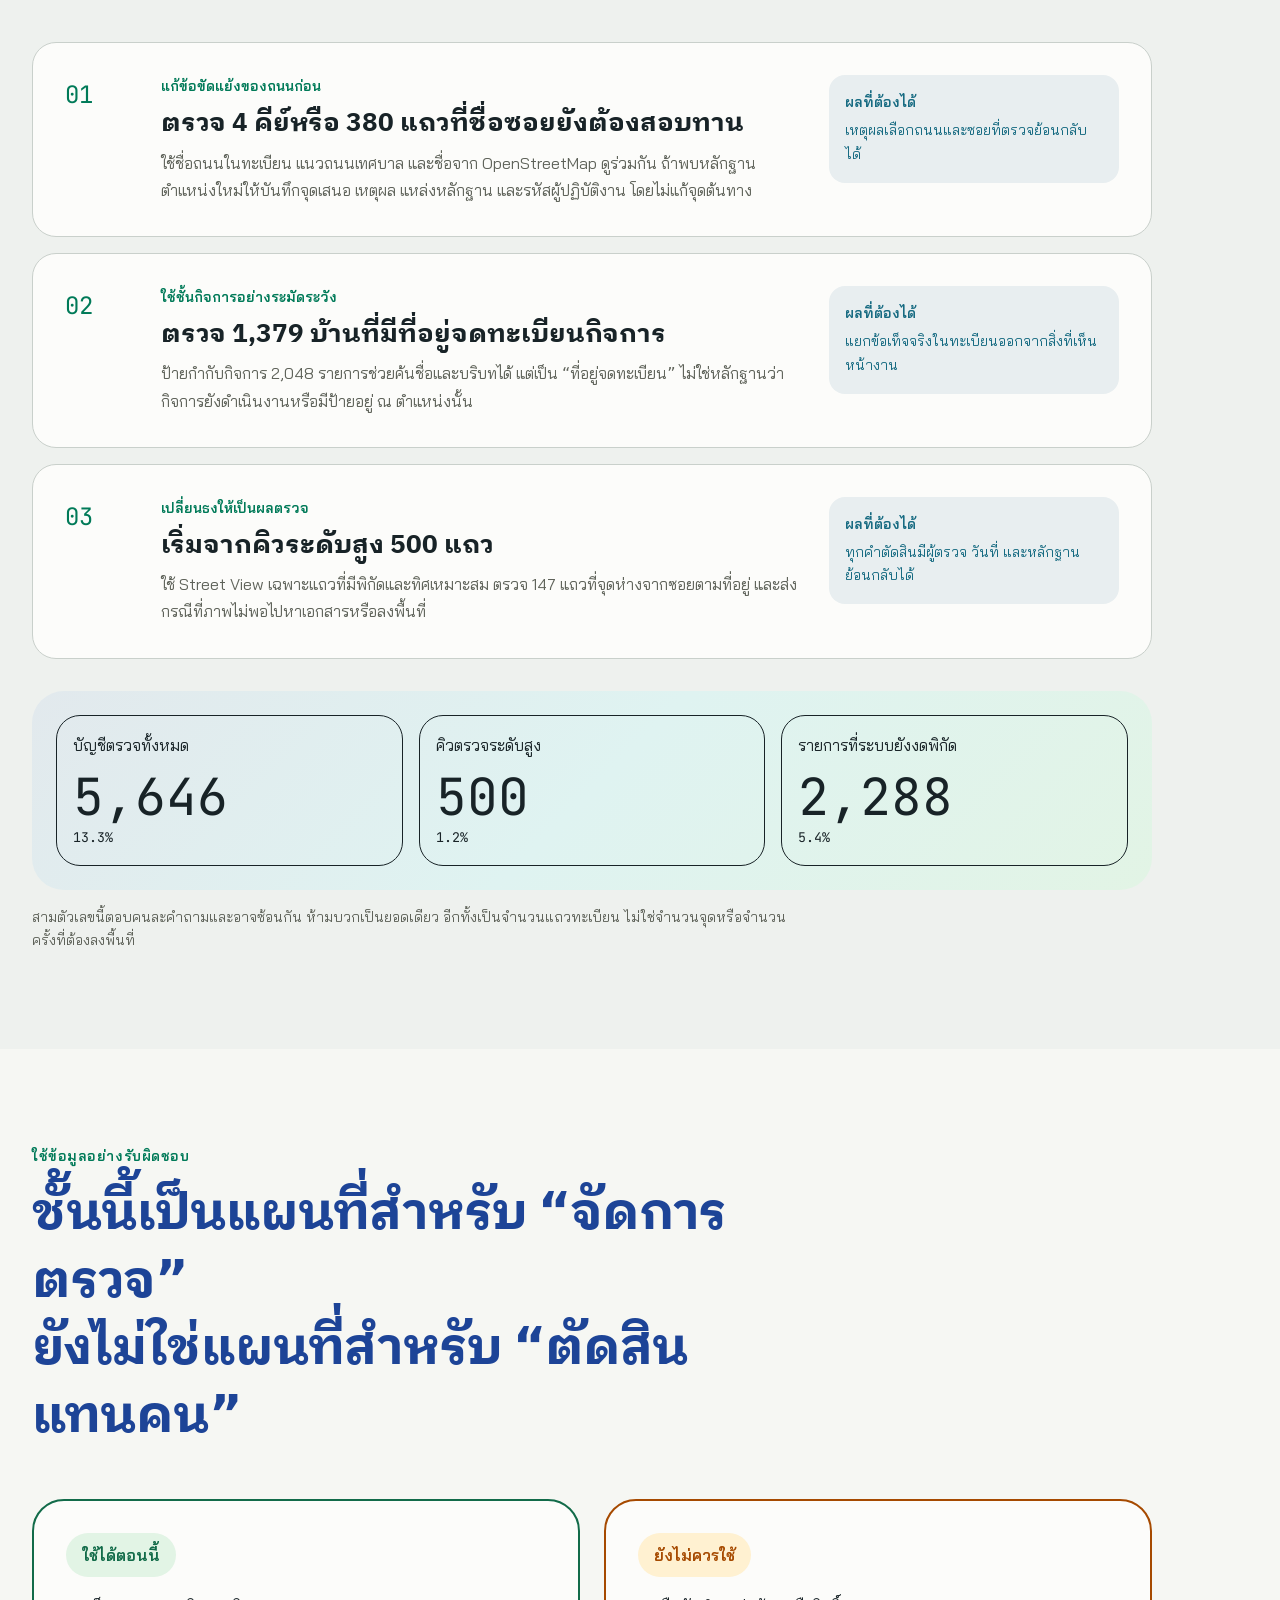
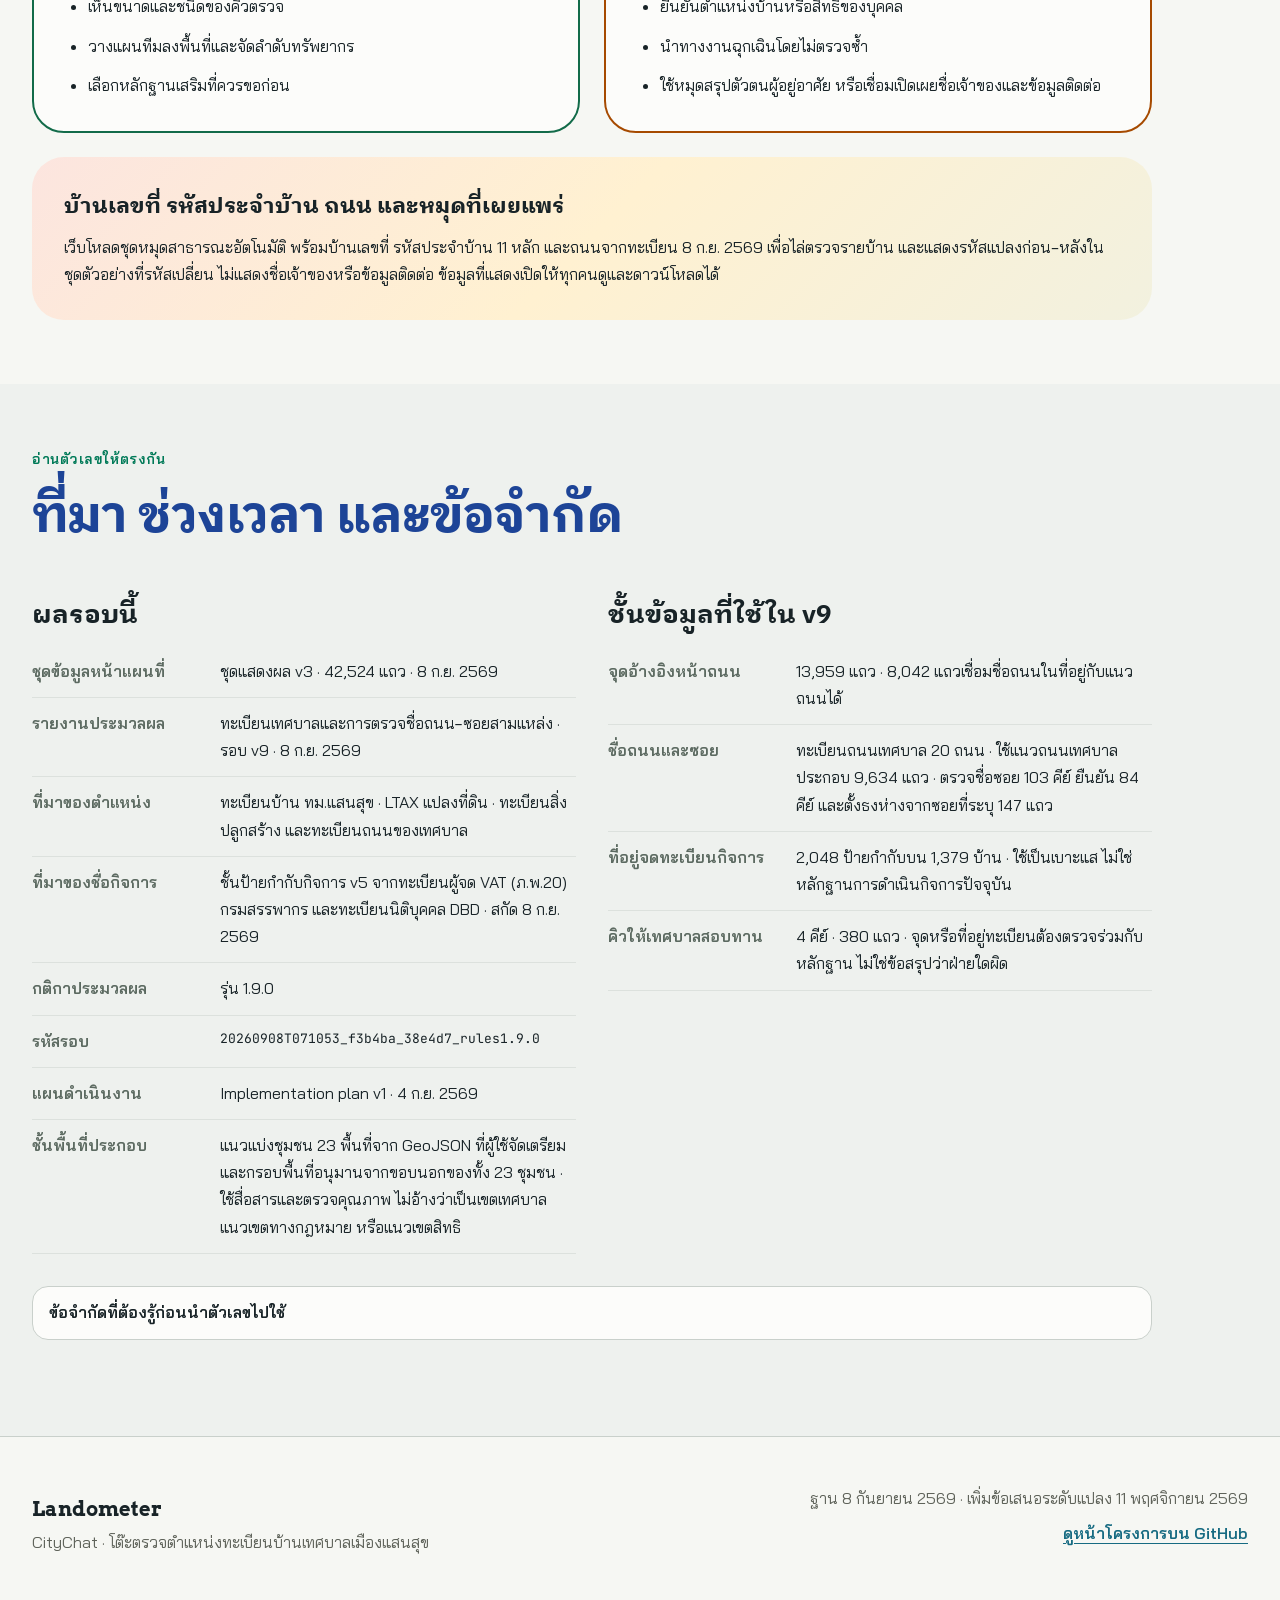
==== commit e7944c26: "Fix map tile referrer policy and bounded load failures" ====
--- a/index.html
+++ b/index.html
@@ -5,7 +5,7 @@
   <meta name="viewport" content="width=device-width, initial-scale=1">
   <title>สำรวจหมุดแสนสุข · CityChat</title>
   <meta name="description" content="เปิดดูหมุดแสนสุขทันที ค้นหาบ้านเลขที่ รหัสประจำบ้าน 11 หลัก หรือถนน เทียบข้อเสนอระดับแปลงที่ยังไม่ยืนยัน โดยไม่ต้องเลือก CSV">
-  <meta name="citychat-release" content="public-20261112-r3">
+  <meta name="citychat-release" content="public-20261112-r4">
   <meta name="robots" content="index,follow">
   <meta name="theme-color" content="#1D4497">
   <meta name="referrer" content="strict-origin-when-cross-origin">
@@ -41,15 +41,15 @@
   <link rel="stylesheet" href="assets/tokens.css?v=20261111-public">
   <link rel="stylesheet" href="assets/vendor/leaflet/leaflet.css" integrity="sha256-p4NxAoJBhIIN+hmNHrzRCf9tD/miZyoHS5obTRR9BMY=" crossorigin="anonymous">
   <link rel="stylesheet" href="assets/styles.css?v=20261112-review">
-  <link rel="stylesheet" href="assets/explorer.css?v=20261112-review">
+  <link rel="stylesheet" href="assets/explorer.css?v=20261112-basemap">
   <link rel="stylesheet" href="assets/parcel-change-examples.css?v=20261112-examples">
   <script defer src="assets/vendor/leaflet/leaflet.js" integrity="sha256-20nQCchB9co0qIjJZRGuk2/Z9VM+kNiyxNV1lvTlZBo=" crossorigin="anonymous"></script>
   <script defer src="assets/app.js?v=20260908-v9"></script>
   <script defer src="assets/marker-grouping.js?v=20260906-building-only"></script>
   <script defer src="assets/csv-parser.js?v=20260908-display-v3-r3"></script>
   <script defer src="assets/coordinate-adjustment.js?v=20260908-display-v3-r2"></script>
-  <script defer src="assets/record-explorer.js?v=20261112-registry"></script>
-  <script defer src="assets/parcel-change-examples.js?v=20261112-examples"></script>
+  <script defer src="assets/record-explorer.js?v=20261112-basemap"></script>
+  <script defer src="assets/parcel-change-examples.js?v=20261112-basemap"></script>
 </head>
 <body id="top">
   <a class="skip-link" href="#main">ข้ามไปยังเนื้อหาหลัก</a>
@@ -432,6 +432,10 @@
                 </div>
               </details>
             </div>
+            <div class="basemap-notice" data-basemap-notice hidden>
+              <p data-basemap-warning role="status" aria-live="polite"></p>
+              <button type="button" class="quiet-button" data-basemap-retry>ลองเปิดพื้นหลังนี้อีกครั้ง</button>
+            </div>
             <p class="map-disclosure" data-map-disclosure>พื้นหลังปิดอยู่ จึงยังไม่ส่งพื้นที่ที่ดูออกไปภายนอก เลือกถนน (OpenStreetMap) หรือดาวเทียม (Esri World Imagery) เมื่อต้องการเปรียบเทียบ · แนวแบ่งชุมชนและกรอบพื้นที่อนุมานจากขอบนอก 23 ชุมชนเป็นชั้นประกอบ ไม่ใช่เขตเทศบาล แนวเขตทางกฎหมาย หรือแนวเขตสิทธิ · สีหมุดบอกชั้นความเชื่อมั่น โดย A0 ใช้สีเดียวกับ A และมีจุดวงเล็กด้านใน ส่วนรูปทรงบอกระดับตำแหน่ง · ทิศหน้าถนนใช้เฉพาะแถวที่มีค่าและเป็นเพียงมุมเริ่มดูภาพ · ภาพถ่ายอาจต่างช่วงเวลาและความละเอียด ไม่ใช่การยืนยันป้ายบ้าน</p>
           </section>
 
--- a/assets/explorer.css
+++ b/assets/explorer.css
@@ -1081,6 +1081,7 @@
 
 .map-stage {
   position: relative;
+  isolation: isolate;
   flex: 1 1 auto;
   min-height: 560px;
   overflow: hidden;
@@ -1456,6 +1457,35 @@
   cursor: crosshair;
 }
 
+.basemap-notice:not([hidden]) {
+  display: flex;
+  flex-wrap: wrap;
+  align-items: center;
+  gap: var(--space-3);
+  padding: var(--space-4);
+  border-top: 1px solid var(--border-default);
+  background: var(--surface-raised);
+}
+
+.basemap-notice p {
+  flex: 1 1 22rem;
+  margin: 0;
+  color: var(--text-primary);
+  font-size: 0.875rem;
+  line-height: 1.7;
+}
+
+.basemap-notice button {
+  flex: 0 1 auto;
+}
+
+@media (min-width: 768px) {
+  .map-pane.has-basemap-warning .map-stage,
+  .map-pane.has-basemap-warning .record-map {
+    min-height: 320px;
+  }
+}
+
 .map-disclosure {
   min-height: 58px;
   margin: 0;
